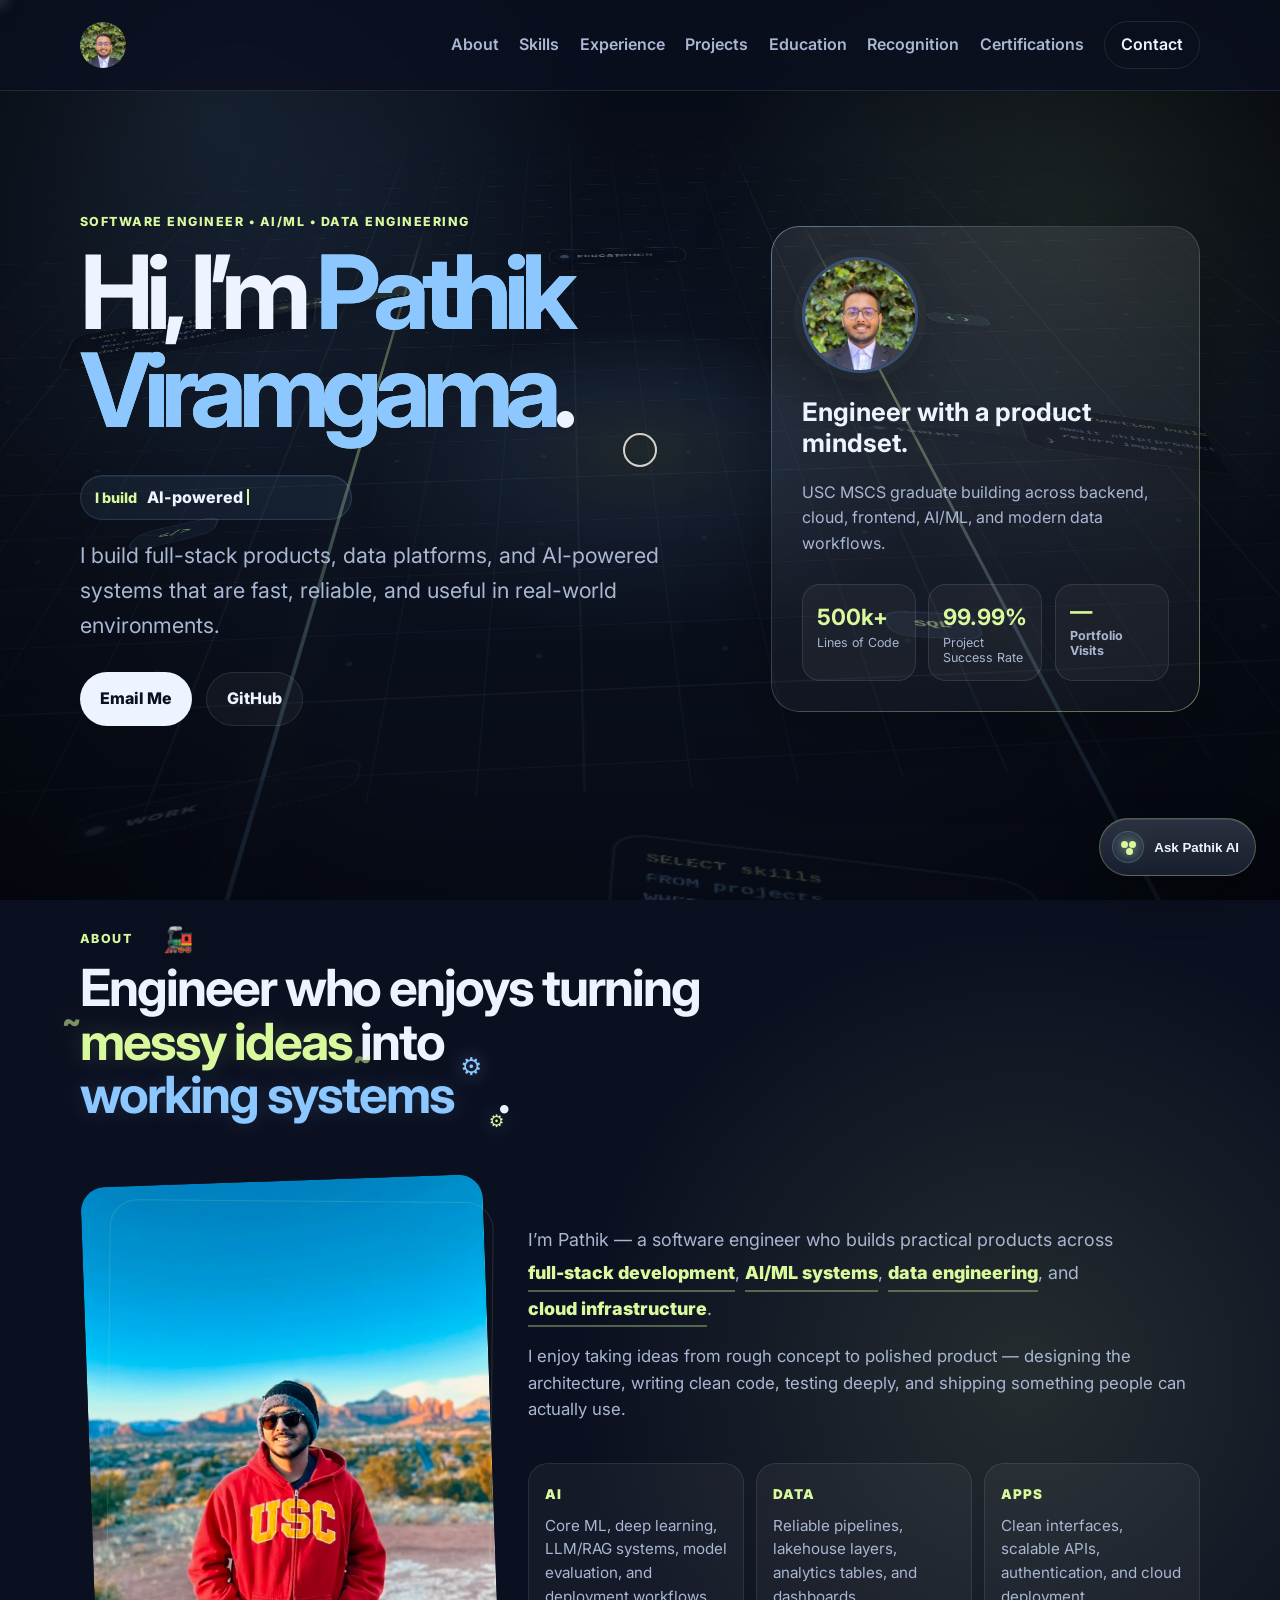
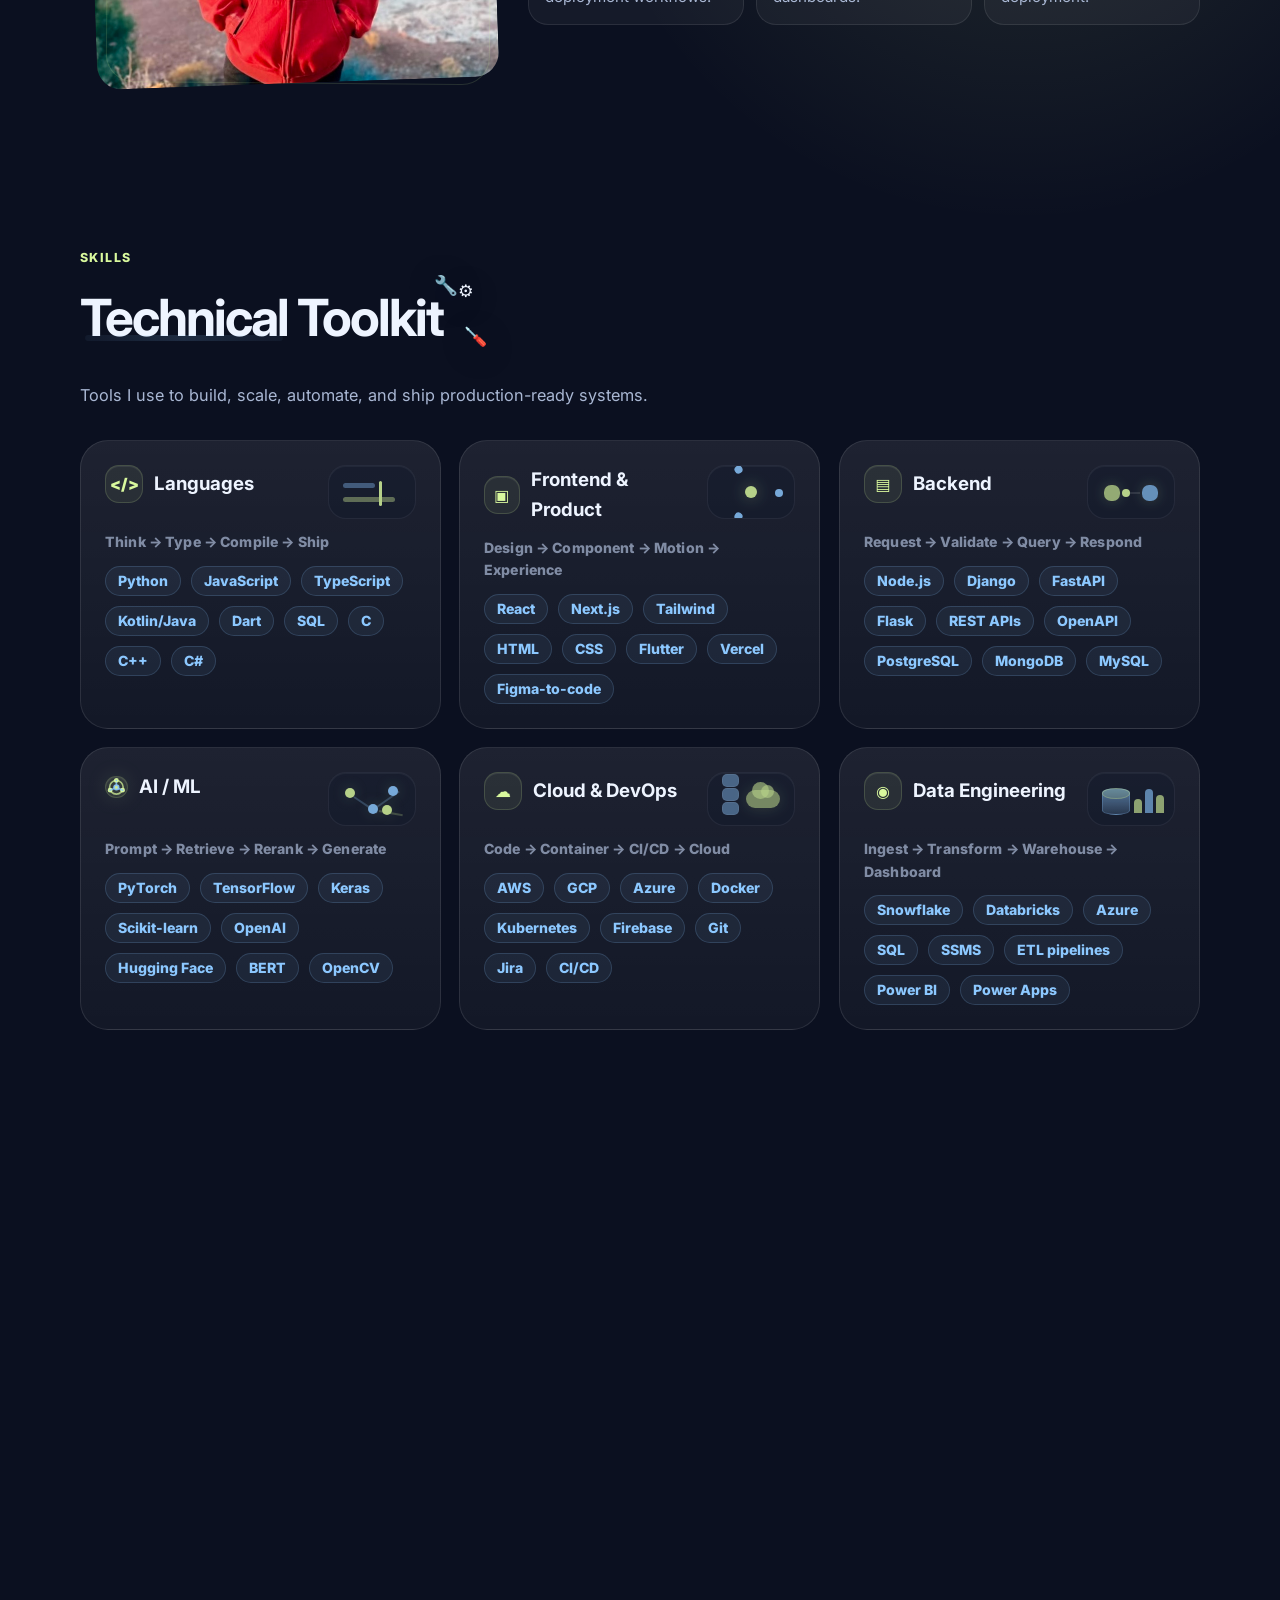
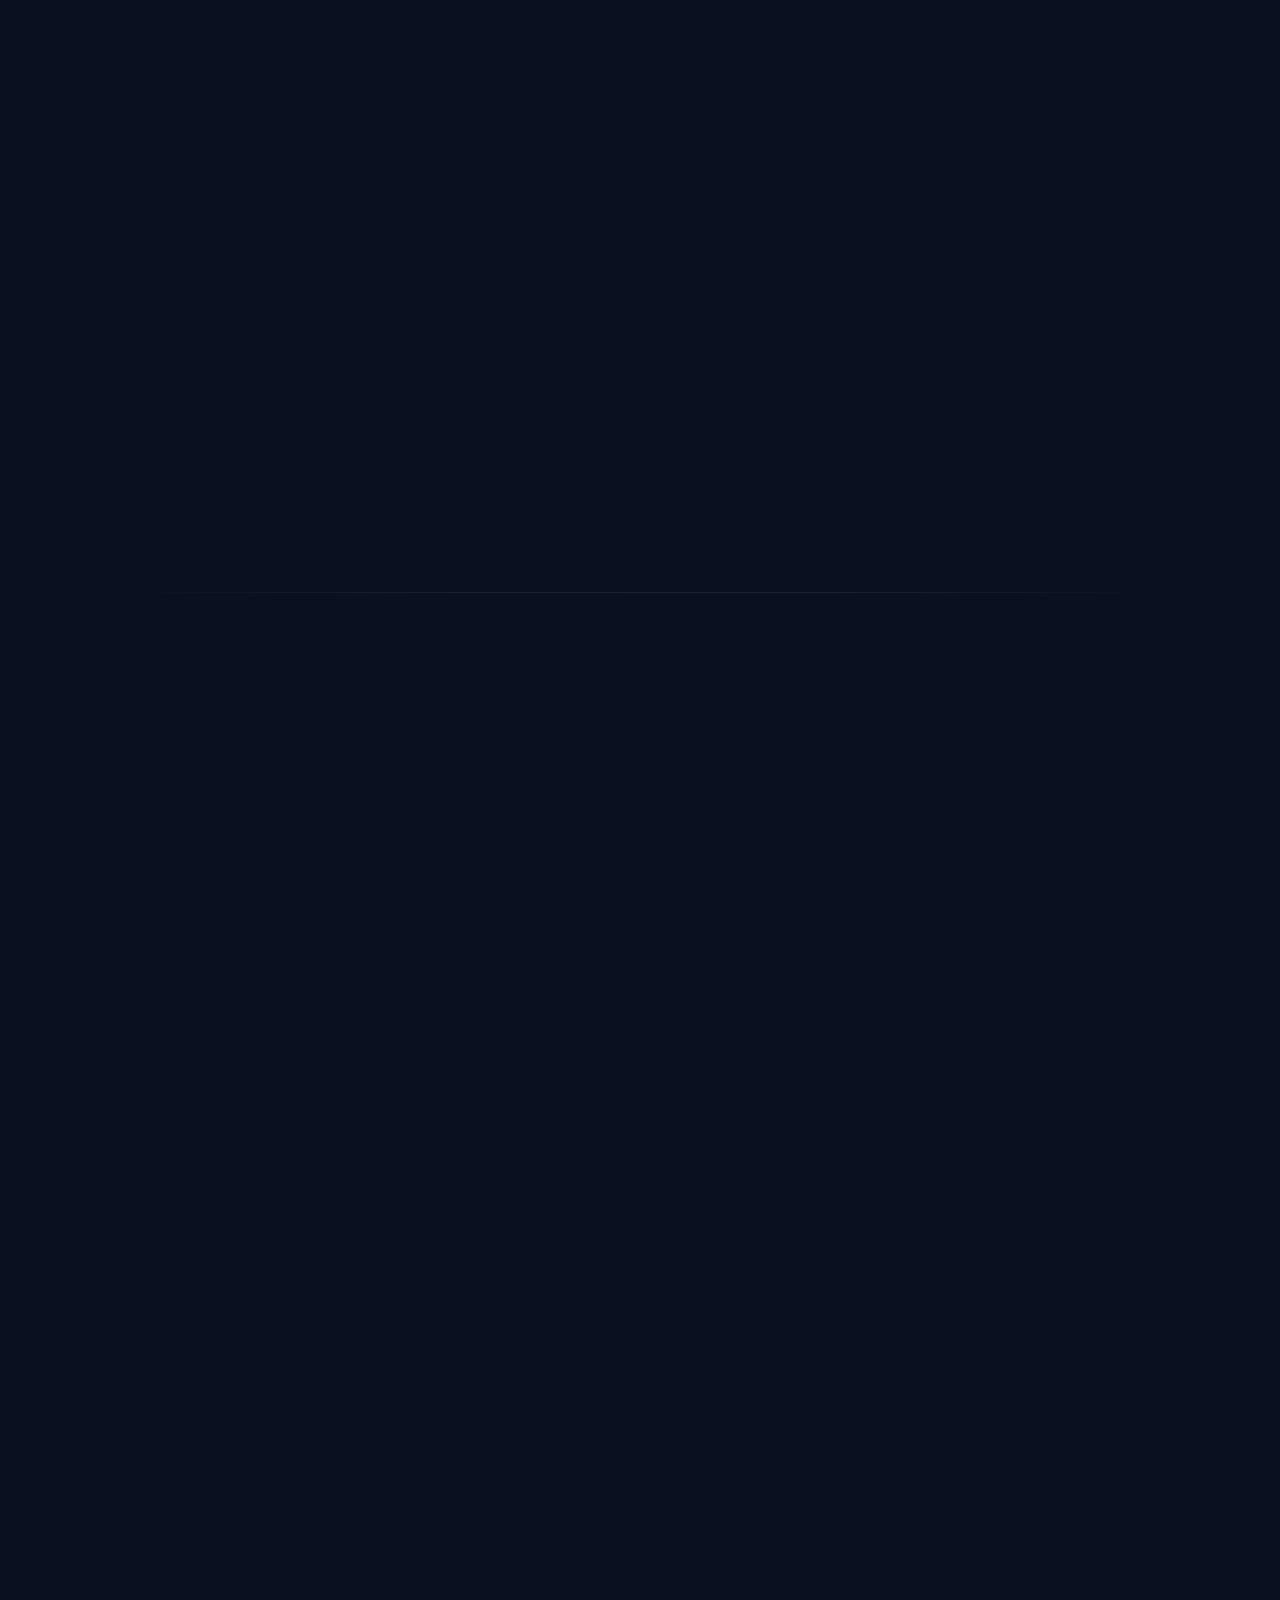
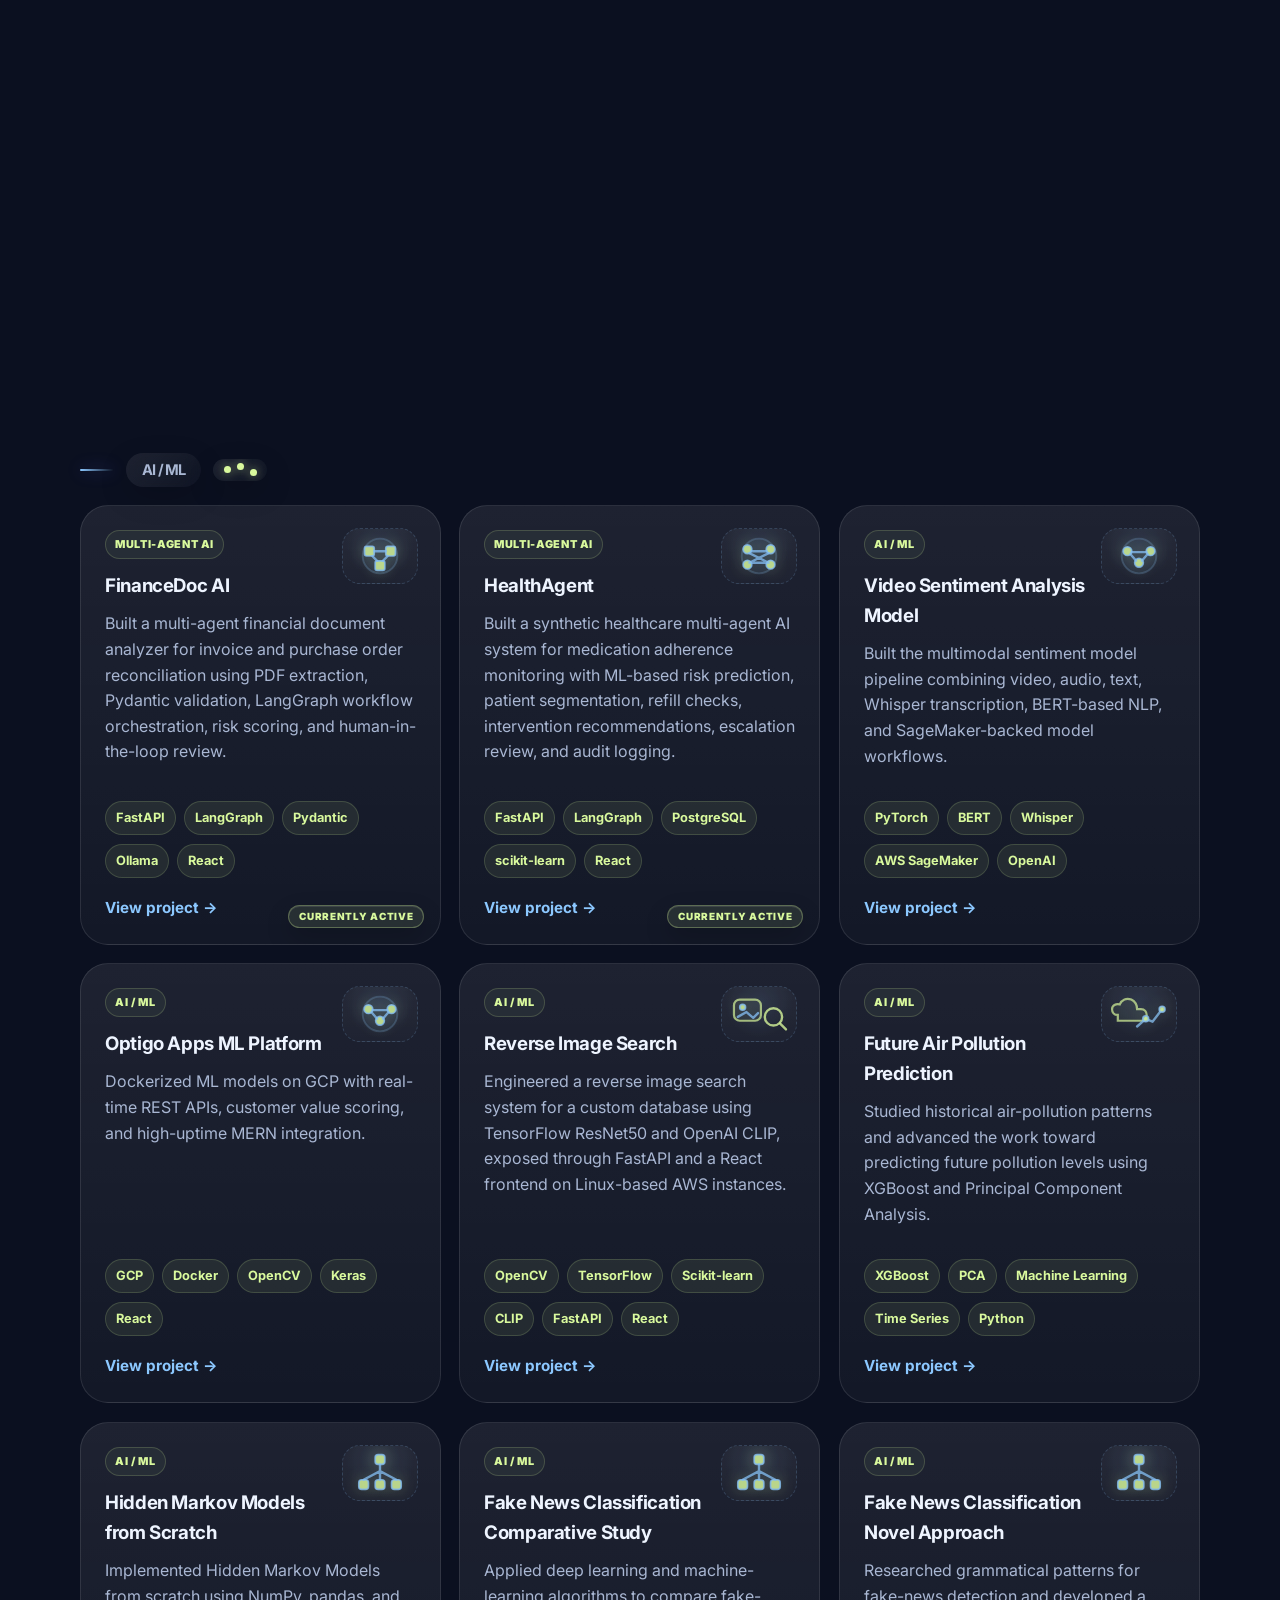
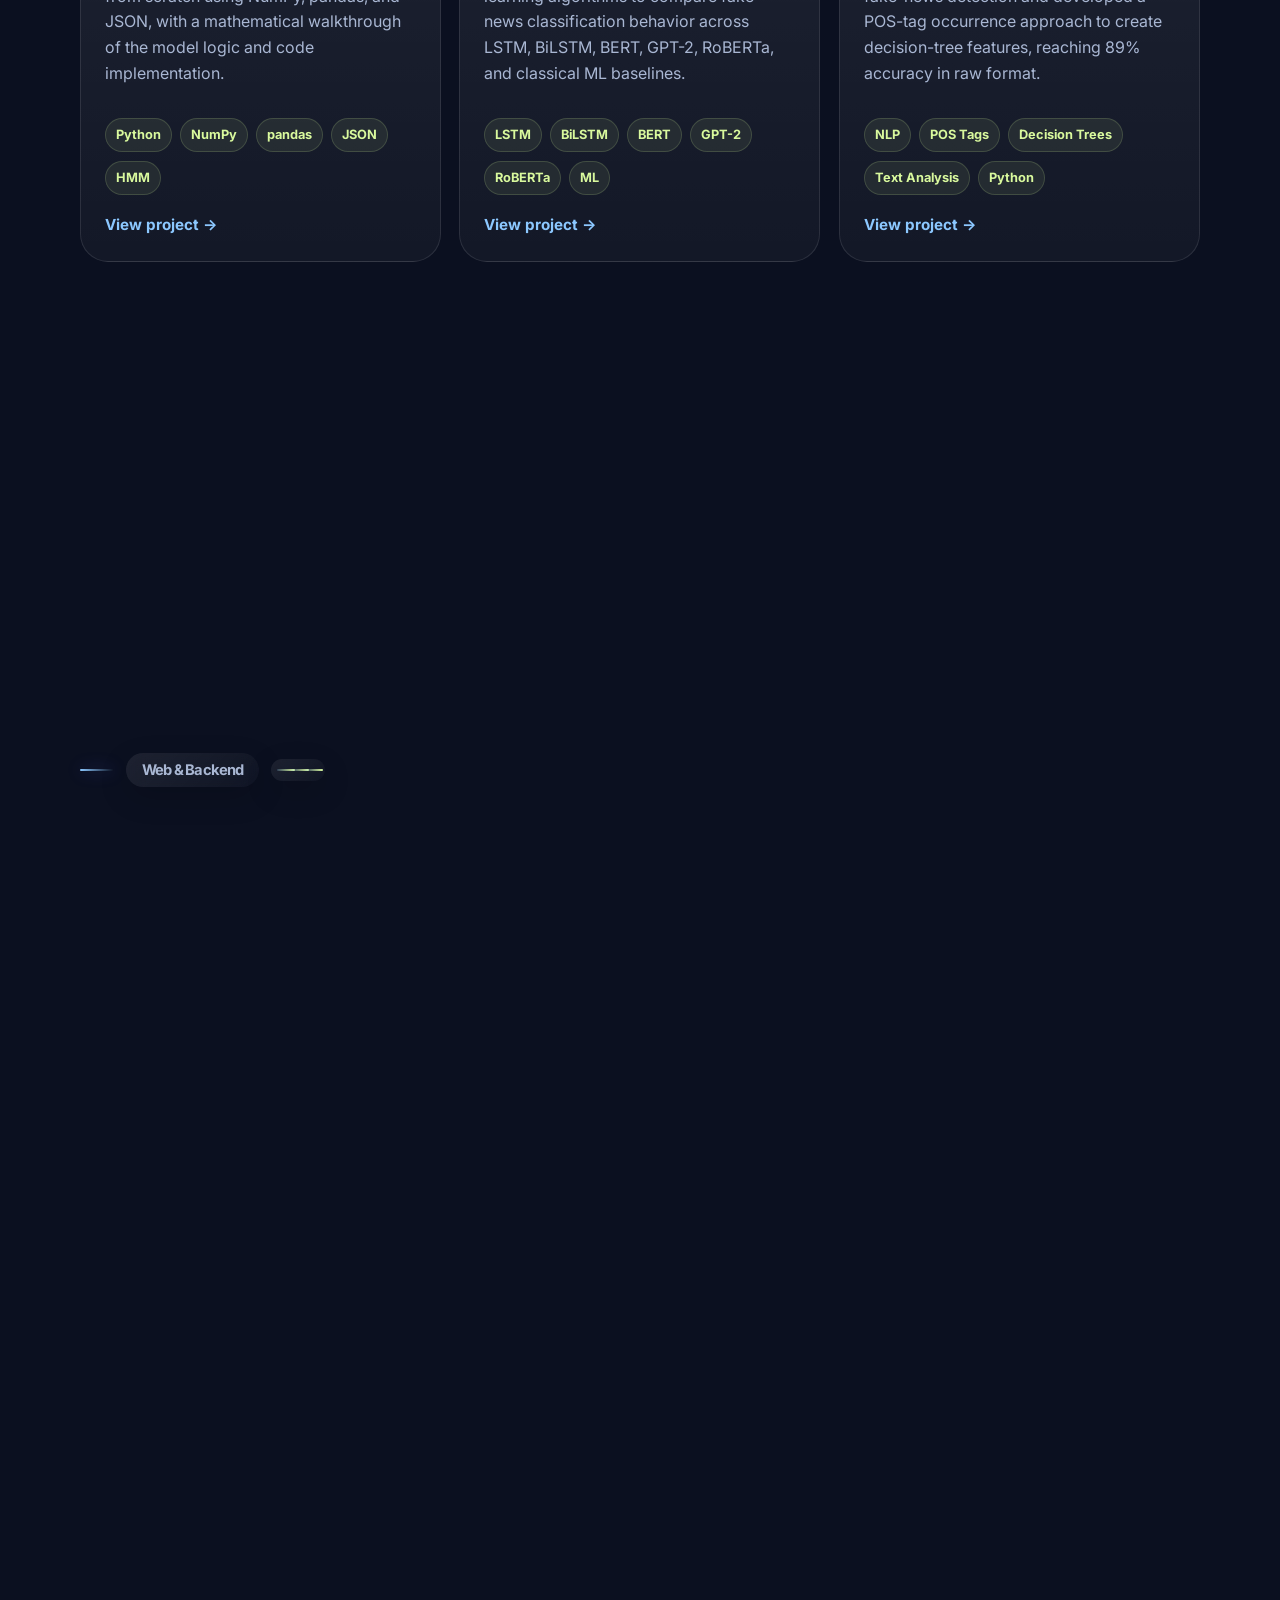
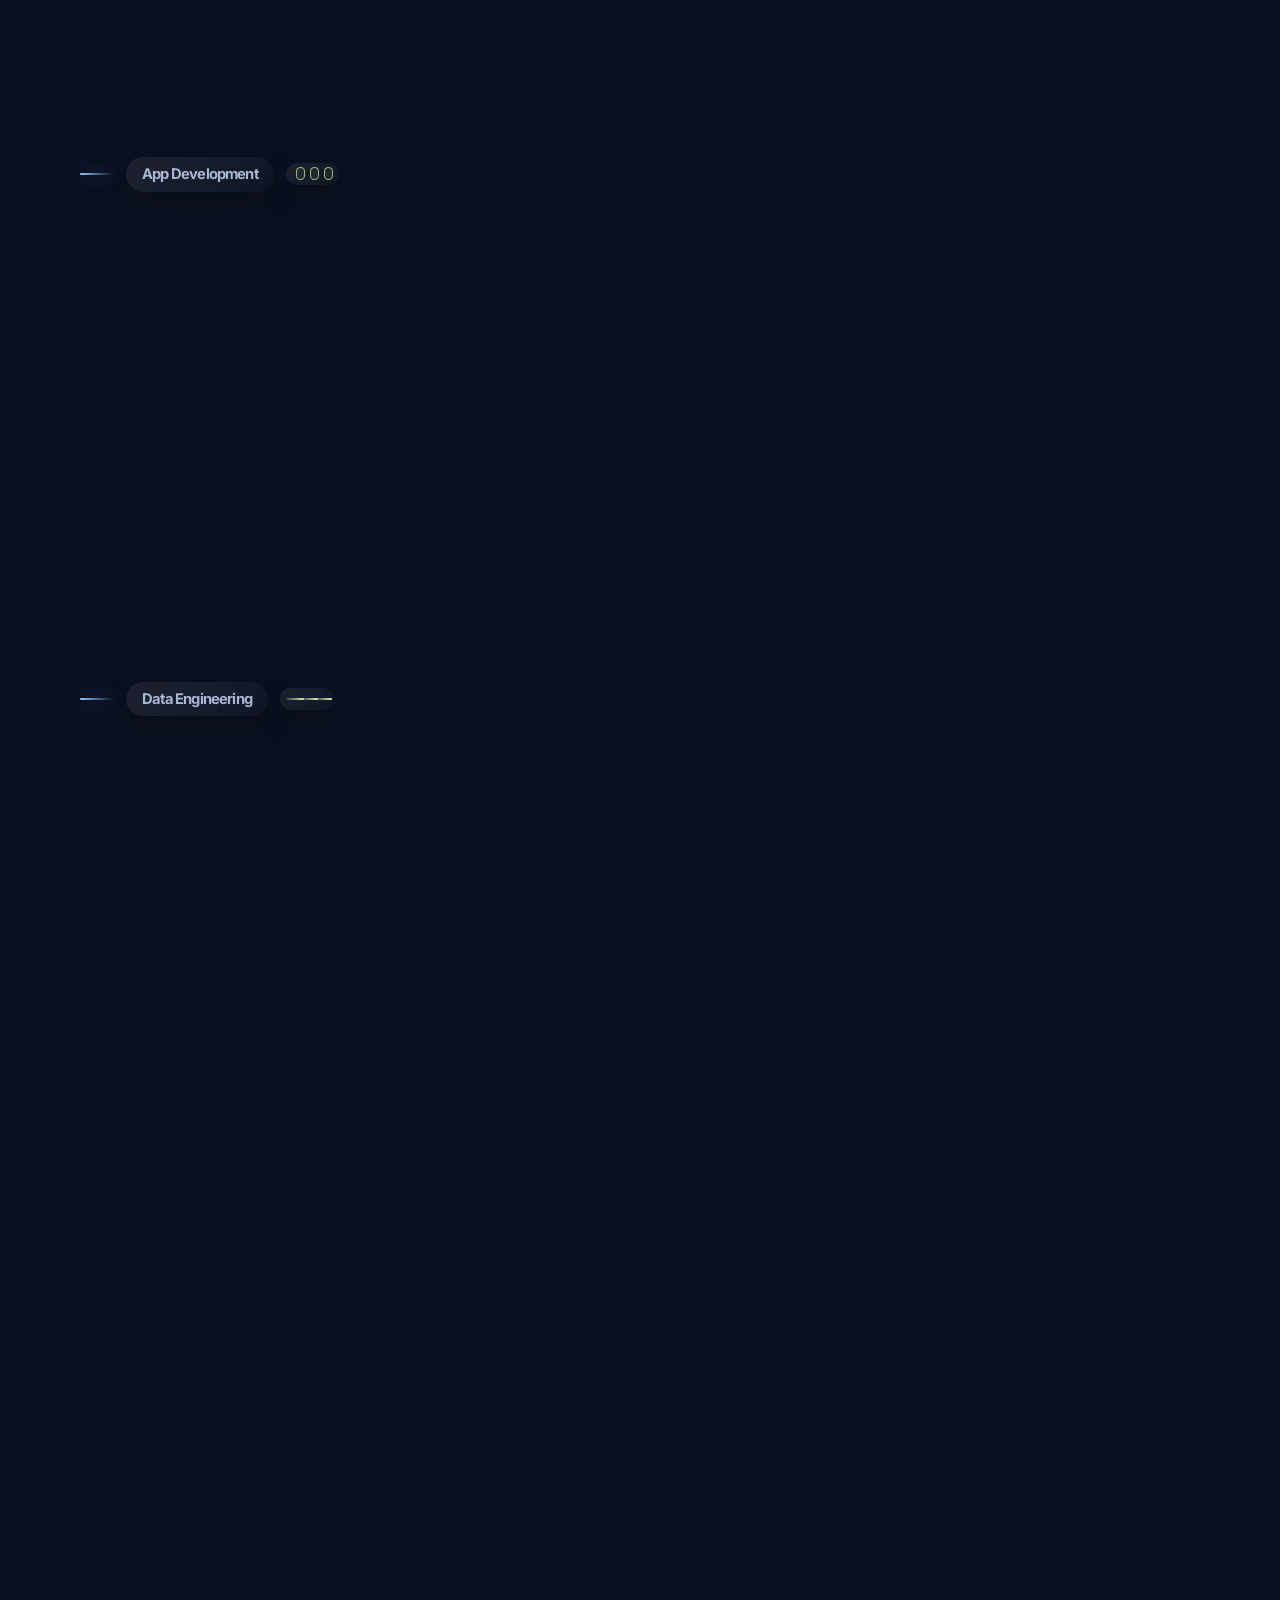
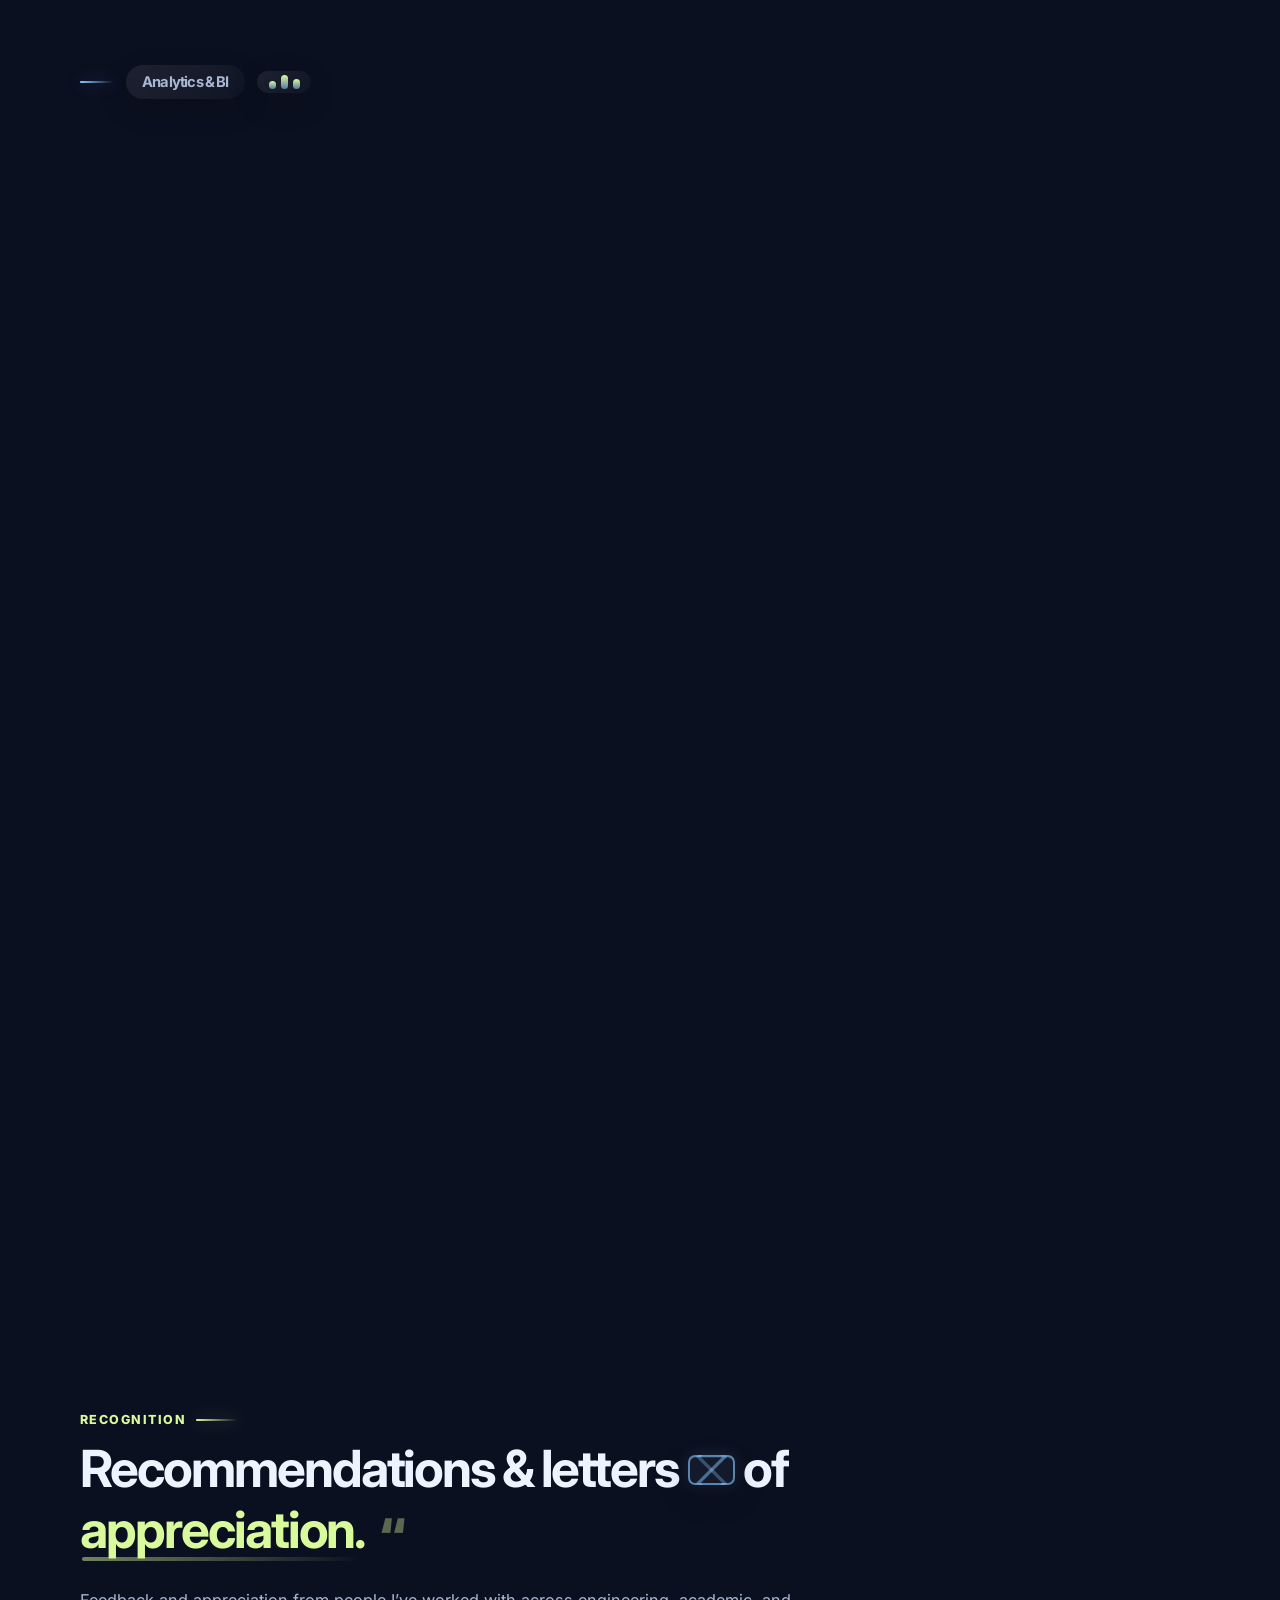
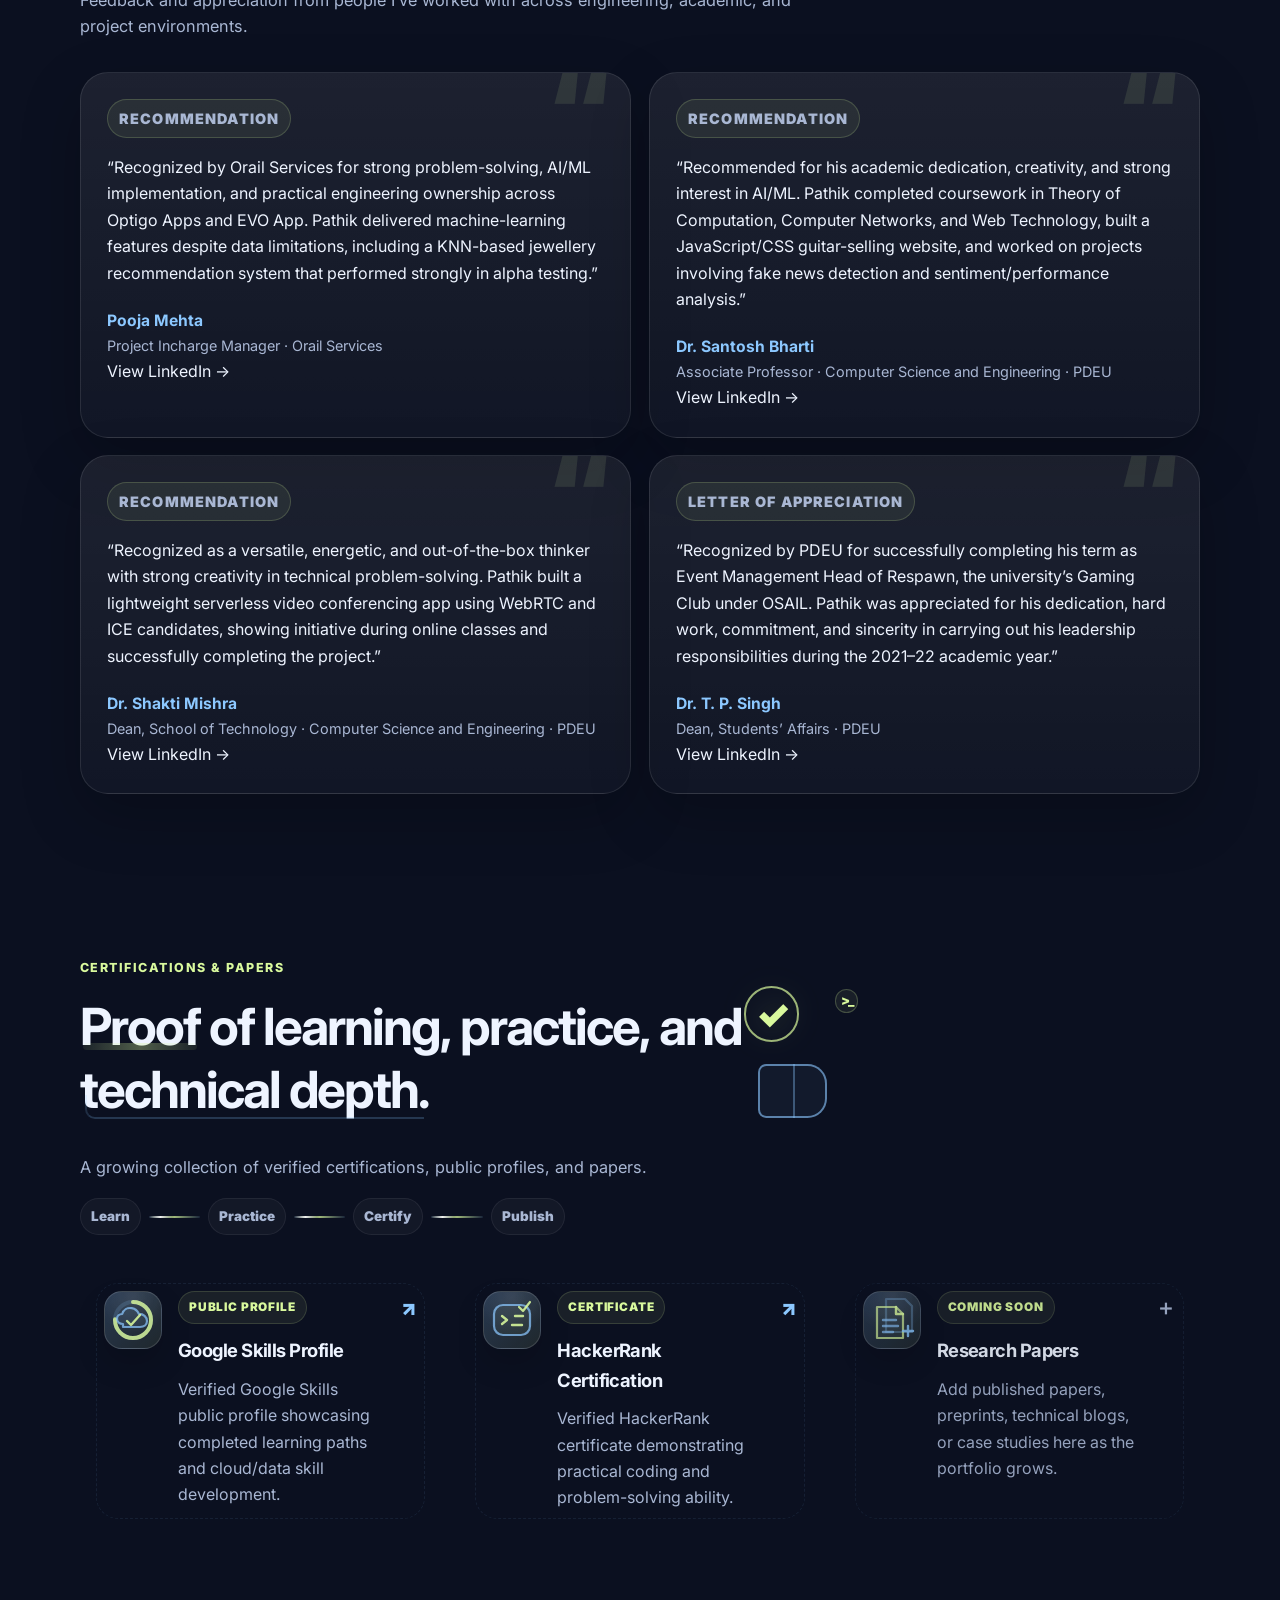
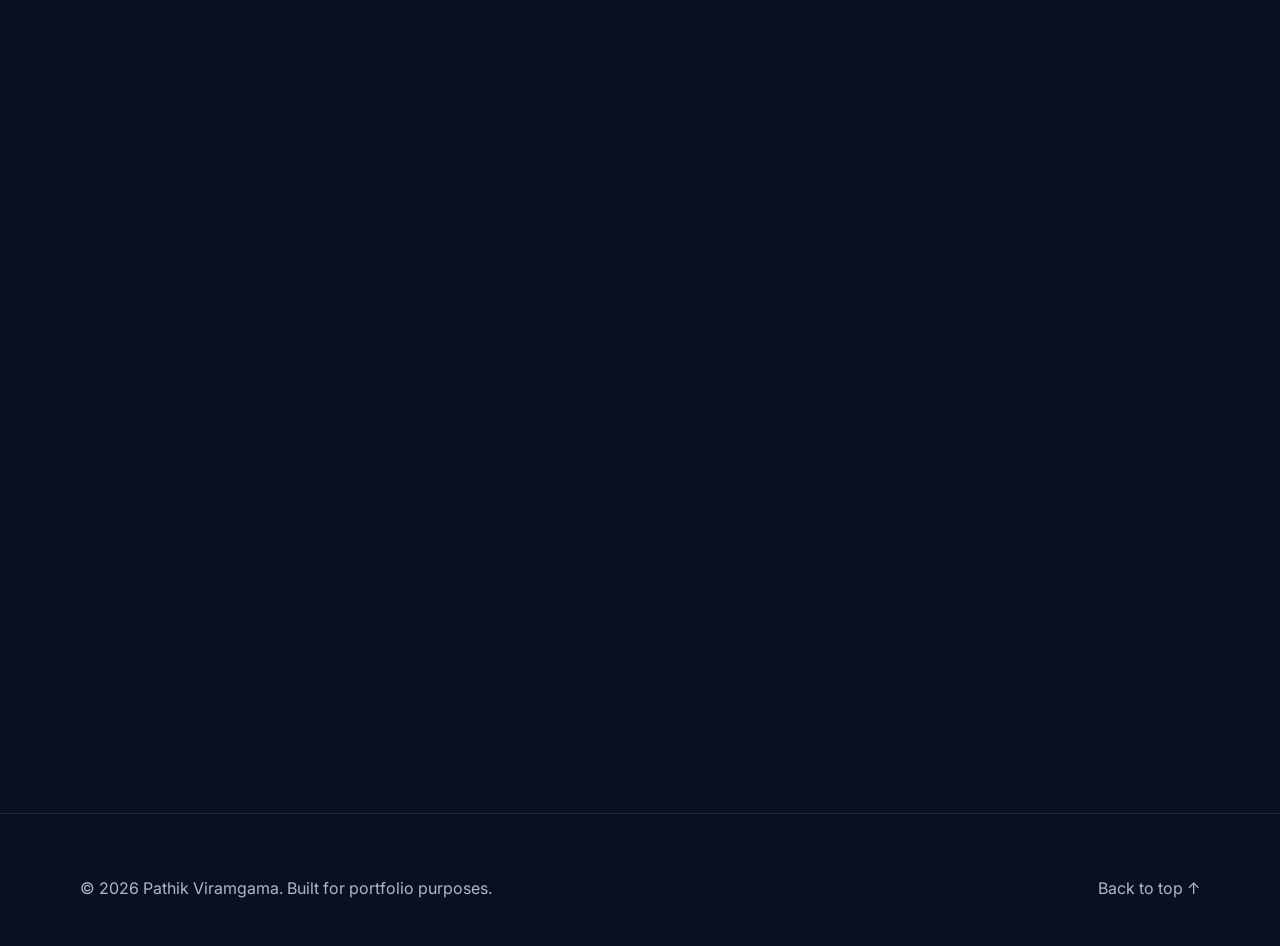
==== index.html @ 9cb7c415 "feat: Project Last Updated feat: Fetch last update from Github and show it under project. Added curr" ====
<!DOCTYPE html>
<html lang="en">

<head>
  <link rel="icon" type="image/svg+xml" href="assets/icons/favicon.svg" />
  <link rel="shortcut icon" href="assets/icons/favicon.svg" />
  <meta charset="UTF-8" />
  <meta name="viewport" content="width=device-width, initial-scale=1.0" />
  <title>Pathik Viramgama | Software Engineer Portfolio</title>
  <meta name="description"
    content="Portfolio website for Pathik Viramgama, Software Engineer focused on full-stack engineering, AI/ML, data engineering, cloud systems, and scalable product development." />
  <link rel="preconnect" href="https://fonts.googleapis.com">
  <link rel="preconnect" href="https://fonts.gstatic.com" crossorigin>
  <link href="https://fonts.googleapis.com/css2?family=Inter:wght@400;500;600;700;800&display=swap" rel="stylesheet">
  <link rel="stylesheet" href="style.css" />
</head>

<body>
  <div class="scroll-3d-background coding-scroll-background" aria-hidden="true">
    <div class="coding-depth-scene">
      <span class="coding-grid-plane"></span>
      <span class="coding-rail coding-rail-left"></span>
      <span class="coding-rail coding-rail-right"></span>

      <span class="code-panel code-panel-one">
        <em>const portfolio = &#123;</em>
        <em>&nbsp;&nbsp;ai: "RAG + ML",</em>
        <em>&nbsp;&nbsp;backend: "APIs",</em>
        <em>&nbsp;&nbsp;data: "pipelines"</em>
        <em>&#125;;</em>
      </span>

      <span class="code-panel code-panel-two">
        <em>async function build()</em>
        <em>&#123;</em>
        <em>&nbsp;&nbsp;await ship(product);</em>
        <em>&nbsp;&nbsp;return impact;</em>
        <em>&#125;</em>
      </span>

      <span class="code-panel code-panel-three">
        <em>SELECT skills</em>
        <em>FROM projects</em>
        <em>WHERE proof = true;</em>
      </span>

      <span class="code-token token-one">&lt;/&gt;</span>
      <span class="code-token token-two">&#123; &#125;</span>
      <span class="code-token token-three">fn()</span>
      <span class="code-token token-four">API</span>
      <span class="code-token token-five">SQL</span>

      <span class="scroll-stage stage-home"><i></i><strong>Intro</strong></span>
      <span class="scroll-stage stage-toolkit"><i></i><strong>Toolkit</strong></span>
      <span class="scroll-stage stage-work"><i></i><strong>Work</strong></span>
      <span class="scroll-stage stage-projects"><i></i><strong>Projects</strong></span>
      <span class="scroll-stage stage-recognition"><i></i><strong>Recognition</strong></span>
      <span class="scroll-stage stage-education"><i></i><strong>Education</strong></span>
      <span class="scroll-stage stage-contact"><i></i><strong>Contact</strong></span>
      

      <span class="scroll-cursor-glow"></span>
    </div>
  </div>

  <header class="site-header">
    <nav class="nav container">
      <div class="profile-menu-wrap">
        <button class="brand brand-photo profile-menu-trigger" type="button" aria-label="Open profile menu"
          aria-expanded="false">
          <img src="assets/images/profile-headshot.jpg" alt="Pathik Viramgama" />
        </button>
        <div class="profile-dropdown" aria-hidden="true">
          <a href="#home">Back to intro</a>
          <button type="button" class="animal-toggle-btn add-cat-btn" data-animal="cat" aria-pressed="false">Show cat in
            navbar 🐾</button>
          <button type="button" class="animal-toggle-btn add-dog-btn" data-animal="dog" aria-pressed="false">Show corgi
            in navbar 🐶</button>
          <button type="button" class="animal-toggle-btn add-parrot-btn" data-animal="parrot" aria-pressed="false">Show
            parrot in navbar 🦜</button>
        </div>
      </div>
      <div class="animal-playground cat-playground cat-hidden" aria-label="Clickable animated animal navbar widgets">
        <button class="nav-animal nav-cat animal-hidden" data-animal="cat" type="button"
          aria-label="Click the cat to make it purr" title="Click me for a purr">
          <span class="cat-tail"></span>
          <span class="cat-body">
            <span class="cat-ear cat-ear-left"></span>
            <span class="cat-ear cat-ear-right"></span>
            <span class="cat-face">
              <span class="cat-eye left"></span>
              <span class="cat-eye right"></span>
              <span class="cat-nose"></span>
              <span class="cat-mouth">ω</span>
            </span>
          </span>
          <span class="purr-bubble">purr!</span>
        </button>
        <button class="nav-animal nav-dog animal-hidden" data-animal="dog" type="button"
          aria-label="Click the corgi to make it bark" title="Click me for a bark">
          <span class="dog-tail"></span>
          <span class="dog-body">
            <span class="dog-ear dog-ear-left"></span>
            <span class="dog-ear dog-ear-right"></span>
            <span class="dog-face">
              <span class="dog-eye left"></span>
              <span class="dog-eye right"></span>
              <span class="dog-snout"></span>
              <span class="dog-nose"></span>
              <span class="dog-mouth">⌣</span>
            </span>
          </span>
          <span class="animal-bubble dog-bubble">woof!</span>
        </button>
        <button class="nav-animal nav-parrot animal-hidden" data-animal="parrot" type="button"
          aria-label="Click the parrot to make it chirp" title="Click me for a chirp">
          <span class="parrot-tail"></span>
          <span class="parrot-wing"></span>
          <span class="parrot-body">
            <span class="parrot-head">
              <span class="parrot-eye"></span>
              <span class="parrot-beak"></span>
            </span>
          </span>
          <span class="animal-bubble parrot-bubble">chirp!</span>
        </button>
      </div>
      <button class="nav-toggle" aria-label="Toggle navigation">☰</button>
      <div class="nav-links">
        <a href="#about">About</a>
        <a href="#skills">Skills</a>
        <a href="#experience">Experience</a>
        <a href="#projects">Projects</a>
        <a href="#education">Education</a>
        <a href="#recommendations">Recognition</a>
        <a href="#certifications">Certifications</a>
        <a href="#contact" class="nav-cta">Contact</a>
      </div>
    </nav>
  </header>

  <main>
    <section id="home" class="hero container">
      <div class="hero-copy">
        <p class="eyebrow">Software Engineer • AI/ML • Data Engineering</p>
        <h1>Hi, I’m <span class="hero-name" aria-label="Pathik Viramgama"><span class="hero-word"><span
                class="hero-letter" style="--i:0">P</span><span class="hero-letter" style="--i:1">a</span><span
                class="hero-letter" style="--i:2">t</span><span class="hero-letter" style="--i:3">h</span><span
                class="hero-letter" style="--i:4">i</span><span class="hero-letter" style="--i:5">k</span></span><span
              class="hero-space">&nbsp;</span><span class="hero-word"><span class="hero-letter"
                style="--i:6">V</span><span class="hero-letter" style="--i:7">i</span><span class="hero-letter"
                style="--i:8">r</span><span class="hero-letter" style="--i:9">a</span><span class="hero-letter"
                style="--i:10">m</span><span class="hero-letter" style="--i:11">g</span><span class="hero-letter"
                style="--i:12">a</span><span class="hero-letter" style="--i:13">m</span><span class="hero-letter"
                style="--i:14">a</span></span></span>.</h1>
        <div class="role-rotator" aria-live="polite">
          <span class="role-prefix">I build</span>
          <span class="role-text">Full-stack products</span>
        </div>
        <p class="hero-text hero-text-fluid"
          aria-label="I build full-stack products, data platforms, and AI-powered systems that are fast, reliable, and useful in real-world environments.">
          <span class="fluid-word" style="--i:0">I</span> <span class="fluid-word" style="--i:1">build</span> <span
            class="fluid-word" style="--i:2">full-stack</span> <span class="fluid-word" style="--i:3">products,</span>
          <span class="fluid-word" style="--i:4">data</span> <span class="fluid-word" style="--i:5">platforms,</span>
          <span class="fluid-word" style="--i:6">and</span> <span class="fluid-word" style="--i:7">AI-powered</span>
          <span class="fluid-word" style="--i:8">systems</span> <span class="fluid-word" style="--i:9">that</span> <span
            class="fluid-word" style="--i:10">are</span> <span class="fluid-word" style="--i:11">fast,</span> <span
            class="fluid-word" style="--i:12">reliable,</span> <span class="fluid-word" style="--i:13">and</span> <span
            class="fluid-word" style="--i:14">useful</span> <span class="fluid-word" style="--i:15">in</span> <span
            class="fluid-word" style="--i:16">real-world</span> <span class="fluid-word"
            style="--i:17">environments.</span>
        </p>
        <div class="hero-actions">
          <a class="btn primary" href="mailto:pathikcodes@gmail.com">Email Me</a>
          <!-- <a class="btn secondary" href="https://www.linkedin.com/in/pathikviramgama15/" target="_blank" rel="noreferrer">LinkedIn</a> -->
          <a class="btn secondary" href="https://github.com/Pr0fess0rOP" target="_blank" rel="noreferrer">GitHub</a>
        </div>
      </div>
      <div class="hero-card hero-tilt-card" data-tilt-card>
        <div class="avatar avatar-photo"><img src="assets/images/profile-headshot.jpg"
            alt="Portrait of Pathik Viramgama" /></div>
        <h2>Engineer with a product mindset.</h2>
        <p>USC MSCS graduate building across backend, cloud, frontend, AI/ML, and modern data workflows.</p>
        <div class="quick-stats">
          <div><strong>500k+</strong><span>Lines of Code</span></div>
          <div><strong>99.99%</strong><span>Project Success Rate</span></div>
          <div class="visit-counter stat-visit-card">
            <strong id="visit-count">—</strong>
            <span>Portfolio Visits</span>
          </div>
        </div>
      </div>
    </section>

    <section id="about" class="section container">
      <div class="section-heading">
        <p class="eyebrow">About</p>
        <h2><span class="engineer-word">Engineer<span class="steam-puff steam-1"></span><span
              class="steam-puff steam-2"></span></span> who enjoys turning <span class="messy-word">messy ideas</span>
          into <span class="systems-word">working systems<span class="gear gear-one">⚙</span><span
              class="gear gear-two">⚙</span></span>.</h2>
      </div>
      <div class="about-grid about-intro-grid">
        <div class="about-photo-card glass-card">
          <img src="assets/images/about-intro.jpg"
            alt="Pathik standing outdoors in a red USC hoodie with a scenic mountain background" class="about-photo" />
        </div>
        <div class="about-copy-stack interactive-about-copy simple-about-copy">
          <div class="about-line-group">
            <p class="about-main-line">
              I’m Pathik — a software engineer who builds practical products across

              <span class="about-keyword about-keyword-popup" tabindex="0">
                <span class="about-keyword-label">full-stack development</span>
                <span class="about-keyword-panel" role="tooltip" aria-label="Full-stack development skills">
                  <span class="about-popup-title">Full-Stack Development</span>
                  <span class="about-popup-chips">
                    <span class="skill-mini-chip" data-skill-tooltip="Frontend UI library">React</span>
                    <span class="skill-mini-chip"
                      data-skill-tooltip="React framework for production web apps">Next.js</span>
                    <span class="skill-mini-chip"
                      data-skill-tooltip="JavaScript runtime for backend services">Node.js</span>
                    <span class="skill-mini-chip" data-skill-tooltip="Python web framework">Django</span>
                    <span class="skill-mini-chip" data-skill-tooltip="Python API framework">FastAPI</span>
                    <span class="skill-mini-chip" data-skill-tooltip="Web page structure">HTML</span>
                    <span class="skill-mini-chip" data-skill-tooltip="Web styling and layouts">CSS</span>
                    <span class="skill-mini-chip"
                      data-skill-tooltip="Typed JavaScript for scalable apps">TypeScript</span>
                  </span>
                </span>
              </span>,

              <span class="about-keyword about-keyword-popup" tabindex="0">
                <span class="about-keyword-label">AI/ML systems</span>
                <span class="about-keyword-panel" role="tooltip" aria-label="AI and ML skills">
                  <span class="about-popup-title">AI / ML Systems</span>
                  <span class="about-popup-chips">
                    <span class="skill-mini-chip" data-skill-tooltip="LLM APIs and AI workflows">OpenAI</span>
                    <span class="skill-mini-chip" data-skill-tooltip="Deep learning framework">PyTorch</span>
                    <span class="skill-mini-chip" data-skill-tooltip="Machine learning framework">TensorFlow</span>
                    <span class="skill-mini-chip" data-skill-tooltip="High-level neural network API">Keras</span>
                    <span class="skill-mini-chip" data-skill-tooltip="Classical ML toolkit">Scikit-learn</span>
                    <span class="skill-mini-chip" data-skill-tooltip="Models, datasets, and transformers">Hugging
                      Face</span>
                    <span class="skill-mini-chip" data-skill-tooltip="Transformer model for NLP">BERT</span>
                    <span class="skill-mini-chip" data-skill-tooltip="Computer vision library">OpenCV</span>
                  </span>
                </span>
              </span>,

              <span class="about-keyword about-keyword-popup" tabindex="0">
                <span class="about-keyword-label">data engineering</span>
                <span class="about-keyword-panel" role="tooltip" aria-label="Data engineering skills">
                  <span class="about-popup-title">Data Engineering</span>
                  <span class="about-popup-chips">
                    <span class="skill-mini-chip" data-skill-tooltip="Cloud data warehouse">Snowflake</span>
                    <span class="skill-mini-chip" data-skill-tooltip="Lakehouse + Spark workflows">Databricks</span>
                    <span class="skill-mini-chip" data-skill-tooltip="Microsoft cloud platform">Azure</span>
                    <span class="skill-mini-chip" data-skill-tooltip="Querying and modeling relational data">SQL</span>
                    <span class="skill-mini-chip" data-skill-tooltip="SQL Server Management Studio">SSMS</span>
                    <span class="skill-mini-chip" data-skill-tooltip="ETL Pipelines skill">ETL Pipelines</span>
                    <span class="skill-mini-chip" data-skill-tooltip="Business intelligence dashboards">Power BI</span>
                    <span class="skill-mini-chip" data-skill-tooltip="Low-code business applications">Power Apps</span>
                  </span>
                </span>
              </span>,
              and
              <span class="about-keyword about-keyword-popup" tabindex="0">
                <span class="about-keyword-label">cloud infrastructure</span>
                <span class="about-keyword-panel" role="tooltip" aria-label="Cloud infrastructure skills">
                  <span class="about-popup-title">Cloud Infrastructure</span>
                  <span class="about-popup-chips">
                    <span class="skill-mini-chip" data-skill-tooltip="Cloud services and infrastructure">AWS</span>
                    <span class="skill-mini-chip" data-skill-tooltip="Microsoft cloud platform">Azure</span>
                    <span class="skill-mini-chip" data-skill-tooltip="Google Cloud Platform">GCP</span>
                    <span class="skill-mini-chip" data-skill-tooltip="Containerization platform">Docker</span>
                    <span class="skill-mini-chip" data-skill-tooltip="Container orchestration">Kubernetes</span>
                    <span class="skill-mini-chip" data-skill-tooltip="Automated build and deployment">CI/CD</span>
                    <span class="skill-mini-chip" data-skill-tooltip="Backend platform for apps">Firebase</span>
                    <span class="skill-mini-chip" data-skill-tooltip="Version control system">Git</span>
                  </span>
                </span>
              </span>.
            </p>

            <p>
              I enjoy taking ideas from rough concept to polished product — designing the architecture, writing clean
              code, testing deeply, and shipping something people can actually use.
            </p>
          </div>

          <div class="simple-build-grid">
            <article>
              <span>AI</span>
              <p>Core ML, deep learning, LLM/RAG systems, model evaluation, and deployment workflows.</p>
            </article>
            <article>
              <span>Data</span>
              <p>Reliable pipelines, lakehouse layers, analytics tables, and dashboards.</p>
            </article>
            <article>
              <span>Apps</span>
              <p>Clean interfaces, scalable APIs, authentication, and cloud deployment.</p>
            </article>
          </div>
        </div>
      </div>
    </section>

    <section id="skills" class="section container toolkit-section">
      <div class="section-heading toolkit-heading">
        <p class="eyebrow">Skills</p>
        <h2 class="toolkit-title">
          <span class="toolkit-word toolkit-word-technical">Technical</span>
          <span class="toolkit-word toolkit-word-toolkit">Toolkit</span>
          <span class="toolkit-heading-sticker sticker-wrench" aria-hidden="true">🔧</span>
          <span class="toolkit-heading-sticker sticker-screwdriver" aria-hidden="true">🪛</span>
          <span class="toolkit-heading-sticker sticker-gear" aria-hidden="true">⚙️</span>
        </h2>
        <p class="section-subtitle">Tools I use to build, scale, automate, and ship production-ready systems.</p>
      </div>
      <div class="skill-grid toolkit-grid">
        <div class="skill-card skill-card-enhanced toolkit-card toolkit-languages">
          <div class="toolkit-card-top">
            <h3><span class="skill-category-icon icon-code" aria-hidden="true">&lt;/&gt;</span><span>Languages</span>
            </h3>
            <div class="skill-micro-scene scene-code" aria-hidden="true">
              <span class="code-line short"></span>
              <span class="code-line long"></span>
              <span class="code-cursor"></span>
            </div>
          </div>
          <p class="toolkit-flow">Think → Type → Compile → Ship</p>
          <div class="skill-mini-list">
            <span class="skill-mini-chip tech-python"
              data-skill-tooltip="General-purpose programming and ML language">Python</span><span
              class="skill-mini-chip tech-js"
              data-skill-tooltip="Web scripting and frontend logic">JavaScript</span><span
              class="skill-mini-chip tech-ts"
              data-skill-tooltip="Typed JavaScript for scalable apps">TypeScript</span><span class="skill-mini-chip"
              data-skill-tooltip="Android and backend development">Kotlin/Java</span><span class="skill-mini-chip"
              data-skill-tooltip="Flutter app development">Dart</span><span class="skill-mini-chip tech-sql"
              data-skill-tooltip="Querying and modeling relational data">SQL</span><span class="skill-mini-chip"
              data-skill-tooltip="Systems-level programming fundamentals">C</span><span class="skill-mini-chip"
              data-skill-tooltip="Performance-oriented programming">C++</span><span class="skill-mini-chip"
              data-skill-tooltip=".NET and application development">C#</span>
          </div>
        </div>
        <div class="skill-card skill-card-enhanced toolkit-card toolkit-frontend">
          <div class="toolkit-card-top">
            <h3><span class="skill-category-icon icon-screen" aria-hidden="true">▣</span><span>Frontend & Product</span>
            </h3>
            <div class="skill-micro-scene scene-orbit" aria-hidden="true">
              <span class="orbit-core"></span>
              <span class="orbit-dot one"></span>
              <span class="orbit-dot two"></span>
              <span class="orbit-dot three"></span>
            </div>
          </div>
          <p class="toolkit-flow">Design → Component → Motion → Experience</p>
          <div class="skill-mini-list">
            <span class="skill-mini-chip tech-react" data-skill-tooltip="Frontend UI library">React</span><span
              class="skill-mini-chip" data-skill-tooltip="React framework for production web apps">Next.js</span><span
              class="skill-mini-chip" data-skill-tooltip="Utility-first CSS styling">Tailwind</span><span
              class="skill-mini-chip" data-skill-tooltip="Web page structure">HTML</span><span class="skill-mini-chip"
              data-skill-tooltip="Web styling and layouts">CSS</span><span class="skill-mini-chip"
              data-skill-tooltip="Cross-platform mobile app framework">Flutter</span><span class="skill-mini-chip"
              data-skill-tooltip="Frontend deployment and hosting">Vercel</span><span class="skill-mini-chip"
              data-skill-tooltip="Translating designs into UI">Figma-to-code</span>
          </div>
        </div>
        <div class="skill-card skill-card-enhanced toolkit-card toolkit-backend">
          <div class="toolkit-card-top">
            <h3><span class="skill-category-icon icon-server" aria-hidden="true">▤</span><span>Backend</span></h3>
            <div class="skill-micro-scene scene-api" aria-hidden="true">
              <span class="api-node left"></span>
              <span class="api-line"></span>
              <span class="api-node right"></span>
            </div>
          </div>
          <p class="toolkit-flow">Request → Validate → Query → Respond</p>
          <div class="skill-mini-list">
            <span class="skill-mini-chip"
              data-skill-tooltip="JavaScript runtime for backend services">Node.js</span><span class="skill-mini-chip"
              data-skill-tooltip="Python web framework">Django</span><span class="skill-mini-chip"
              data-skill-tooltip="Python API framework">FastAPI</span><span class="skill-mini-chip"
              data-skill-tooltip="Lightweight Python web framework">Flask</span><span class="skill-mini-chip"
              data-skill-tooltip="HTTP-based service interfaces">REST APIs</span><span class="skill-mini-chip"
              data-skill-tooltip="API documentation and contract standard">OpenAPI</span><span
              class="skill-mini-chip tech-postgres"
              data-skill-tooltip="Relational database system">PostgreSQL</span><span class="skill-mini-chip"
              data-skill-tooltip="NoSQL document database">MongoDB</span><span class="skill-mini-chip"
              data-skill-tooltip="Relational database system">MySQL</span>
          </div>
        </div>
        <div class="skill-card skill-card-enhanced toolkit-card toolkit-ai">
          <div class="toolkit-card-top">
            <h3><span class="skill-category-icon icon-ai-spark" aria-hidden="true">
                <svg viewBox="0 0 28 28" focusable="false">
                  <circle class="ai-orbit" cx="14" cy="14" r="9.2"></circle>
                  <circle class="ai-core" cx="14" cy="14" r="3.2"></circle>
                  <circle class="ai-dot dot-one" cx="14" cy="4.8" r="2.2"></circle>
                  <circle class="ai-dot dot-two" cx="22.4" cy="17.8" r="2.2"></circle>
                  <circle class="ai-dot dot-three" cx="5.6" cy="17.8" r="2.2"></circle>
                  <path class="ai-link" d="M14 8 L14 11 M16.8 15.4 L20.4 17 M11.2 15.4 L7.6 17"></path>
                </svg>
              </span><span>AI / ML</span></h3>
            <div class="skill-micro-scene scene-neural" aria-hidden="true">
              <span class="neural-line a"></span><span class="neural-line b"></span><span class="neural-line c"></span>
              <span class="neural-node n1"></span><span class="neural-node n2"></span><span
                class="neural-node n3"></span><span class="neural-node n4"></span>
            </div>
          </div>
          <p class="toolkit-flow">Prompt → Retrieve → Rerank → Generate</p>
          <div class="skill-mini-list">
            <span class="skill-mini-chip" data-skill-tooltip="Deep learning framework">PyTorch</span><span
              class="skill-mini-chip" data-skill-tooltip="Machine learning framework">TensorFlow</span><span
              class="skill-mini-chip" data-skill-tooltip="High-level neural network API">Keras</span><span
              class="skill-mini-chip" data-skill-tooltip="Classical ML toolkit">Scikit-learn</span><span
              class="skill-mini-chip tech-openai" data-skill-tooltip="LLM APIs and AI workflows">OpenAI</span><span
              class="skill-mini-chip" data-skill-tooltip="Models, datasets, and transformers">Hugging Face</span><span
              class="skill-mini-chip" data-skill-tooltip="Transformer model for NLP">BERT</span><span
              class="skill-mini-chip" data-skill-tooltip="Computer vision library">OpenCV</span>
          </div>
        </div>
        <div class="skill-card skill-card-enhanced toolkit-card toolkit-cloud">
          <div class="toolkit-card-top">
            <h3><span class="skill-category-icon icon-cloud" aria-hidden="true">☁</span><span>Cloud & DevOps</span></h3>
            <div class="skill-micro-scene scene-deploy" aria-hidden="true">
              <span class="deploy-box one"></span>
              <span class="deploy-box two"></span>
              <span class="deploy-box three"></span>
              <span class="deploy-cloud"></span>
            </div>
          </div>
          <p class="toolkit-flow">Code → Container → CI/CD → Cloud</p>
          <div class="skill-mini-list">
            <span class="skill-mini-chip tech-aws"
              data-skill-tooltip="Cloud services and infrastructure">AWS</span><span class="skill-mini-chip"
              data-skill-tooltip="Google Cloud Platform">GCP</span><span class="skill-mini-chip"
              data-skill-tooltip="Microsoft cloud platform">Azure</span><span class="skill-mini-chip tech-docker"
              data-skill-tooltip="Containerization platform">Docker</span><span class="skill-mini-chip"
              data-skill-tooltip="Container orchestration">Kubernetes</span><span class="skill-mini-chip"
              data-skill-tooltip="Backend platform for apps">Firebase</span><span class="skill-mini-chip tech-git"
              data-skill-tooltip="Version control system">Git</span><span class="skill-mini-chip"
              data-skill-tooltip="Agile project tracking">Jira</span><span class="skill-mini-chip"
              data-skill-tooltip="Automated build and deployment">CI/CD</span>
          </div>
        </div>
        <div class="skill-card skill-card-enhanced toolkit-card toolkit-data">
          <div class="toolkit-card-top">
            <h3><span class="skill-category-icon icon-database" aria-hidden="true">◉</span><span>Data Engineering</span>
            </h3>
            <div class="skill-micro-scene scene-data" aria-hidden="true">
              <span class="db-cylinder"></span>
              <span class="data-bar b1"></span><span class="data-bar b2"></span><span class="data-bar b3"></span>
            </div>
          </div>
          <p class="toolkit-flow">Ingest → Transform → Warehouse → Dashboard</p>
          <div class="skill-mini-list">
            <span class="skill-mini-chip tech-snowflake" data-skill-tooltip="Cloud data warehouse">Snowflake</span><span
              class="skill-mini-chip" data-skill-tooltip="Lakehouse + Spark workflows">Databricks</span><span
              class="skill-mini-chip" data-skill-tooltip="Microsoft cloud platform">Azure</span><span
              class="skill-mini-chip tech-sql"
              data-skill-tooltip="Querying and modeling relational data">SQL</span><span class="skill-mini-chip"
              data-skill-tooltip="SQL Server Management Studio">SSMS</span><span class="skill-mini-chip"
              data-skill-tooltip="Extract, transform, load workflows">ETL pipelines</span><span class="skill-mini-chip"
              data-skill-tooltip="Business intelligence dashboards">Power BI</span><span class="skill-mini-chip"
              data-skill-tooltip="Low-code business applications">Power Apps</span>
          </div>
        </div>
      </div>
    </section>

    <section id="experience" class="section container recent-work-section">
      <div class="section-heading recent-work-heading">
        <p class="eyebrow">Experience</p>
        <h2 class="recent-work-title">
          <span class="recent-word recent-word-recent">Recent</span>
          <span class="recent-word recent-word-work">Work</span>
          <span class="recent-heading-sticker sticker-clock" aria-hidden="true">◷</span>
          <span class="recent-heading-sticker sticker-terminal" aria-hidden="true">&gt;_</span>
        </h2>
        <div class="recent-flow" aria-hidden="true">
          <span>Idea</span><i></i><span>Build</span><i></i><span>Test</span><i></i><span>Deploy</span><i></i><span>Impact</span>
        </div>
      </div>

      <div class="timeline recent-mission-board">
        <article class="timeline-item work-clickable recent-work-card featured-work-card"
          data-work-url="https://ccsglobaltech.com/" tabindex="0" role="link"
          aria-label="Open California Creative Solutions website">
          <div class="work-card-topline">
            <span class="date">Mar 2026 — Present</span>
            <span class="work-status status-shipped"><span></span>Full Time</span>
          </div>
          <div class="work-card-main">
            <div class="work-copy">
              <h3><a href="https://ccsglobaltech.com/" target="_blank" rel="noreferrer">Database Engineer · California
                  Creative Solutions</a><span class="work-link-arrow">↗</span></h3>
              <p>Built end-to-end data engineering pipelines using Snowflake, Databricks, Azure, and SQL. Automated
                ingestion, transformation, and reporting workflows, improving processing efficiency by 35%.</p>
              <ul>
                <li>Optimized SQL, stored procedures, SSMS workflows, and Snowflake ETL logic.</li>
                <li>Reduced manual data preparation time by 40% while improving reporting accuracy.</li>
                <li>Built Power BI and Power Apps solutions for real-time visibility and self-service reporting.</li>
              </ul>
            </div>
            <div class="work-visual data-work-visual" aria-hidden="true">
              <span class="data-node source"></span>
              <span class="data-node transform"></span>
              <span class="data-node warehouse"></span>
              <span class="data-pipe pipe-one"></span>
              <span class="data-pipe pipe-two"></span>
              <span class="data-packet"></span>
              <span class="dashboard-bar b1"></span>
              <span class="dashboard-bar b2"></span>
              <span class="dashboard-bar b3"></span>
            </div>
          </div>
        </article>

        <article class="timeline-item work-clickable recent-work-card" data-work-url="https://www.vibesea.com/"
          tabindex="0" role="link" aria-label="Open VibeSea website">
          <div class="work-card-topline">
            <span class="date">Sept 2025 — Mar 2026</span>
            <span class="work-status status-prod"><span></span>Full Time</span>
          </div>
          <div class="work-card-main">
            <div class="work-copy">
              <h3><a href="https://www.vibesea.com/" target="_blank" rel="noreferrer">Software Developer ·
                  VibeSea</a><span class="work-link-arrow">↗</span></h3>
              <p>Designed backend architecture, database schemas, and production APIs for a fast-moving startup building
                anti-cheat and proctoring workflows.</p>
              <ul>
                <li>Built scalable detection systems using Node.js, Django, DynamoDB, PostgreSQL, and Amazon S3.</li>
                <li>Authored OpenAPI 3.0 REST APIs and optimized services for maintainability and auditability.</li>
                <li>Deployed a Next.js website through Vercel CI/CD, improving load times by 20%.</li>
              </ul>
            </div>
            <div class="work-visual api-work-visual" aria-hidden="true">
              <span class="api-client">UI</span>
              <span class="api-server">API</span>
              <span class="api-db">DB</span>
              <span class="api-route route-one"></span>
              <span class="api-route route-two"></span>
              <span class="api-packet"></span>
            </div>
          </div>
        </article>

        <article class="timeline-item work-clickable recent-work-card" data-work-url="https://joinworkup.com/"
          tabindex="0" role="link" aria-label="Open WorkUp website">
          <div class="work-card-topline">
            <span class="date">May 2024 — Jul 2024</span>
            <span class="work-status status-stable"><span></span>Internship</span>
          </div>
          <div class="work-card-main">
            <div class="work-copy">
              <h3><a href="https://joinworkup.com/" target="_blank" rel="noreferrer">Software Developer Intern ·
                  WorkUp</a><span class="work-link-arrow">↗</span></h3>
              <p>Improved Kotlin mobile app reliability and backend integration while working closely with a 7-member
                team and company leadership.</p>
              <ul>
                <li>Reduced crash rates by 30% through Kotlin, JetBrains, and Retrofit optimizations.</li>
                <li>Implemented caching using Caffeine and MutableMaps, reducing GCP costs by 8%.</li>
                <li>Supported production environments with 99.99% uptime across GCP servers and Docker containers.</li>
              </ul>
            </div>
            <div class="work-visual mobile-work-visual" aria-hidden="true">
              <span class="phone-frame">
                <span class="phone-dot"></span>
                <span class="phone-line l1"></span>
                <span class="phone-line l2"></span>
                <span class="phone-line l3"></span>
              </span>
              <span class="uptime-ring"></span>
              <span class="cache-chip">cache</span>
            </div>
          </div>
        </article>

        <article class="timeline-item work-clickable recent-work-card" data-work-url="https://optigoapps.com/"
          tabindex="0" role="link" aria-label="Open Orail Services website">
          <div class="work-card-topline">
            <span class="date">Aug 2022 — May 2023</span>
            <span class="work-status status-ml"><span></span>Full Time</span>
          </div>
          <div class="work-card-main">
            <div class="work-copy">
              <h3><a href="https://optigoapps.com/" target="_blank" rel="noreferrer">Software Developer (ML) · Orail
                  Services</a><span class="work-link-arrow">↗</span></h3>
              <p>Developed AI-driven MERN applications with machine learning integrations, computer vision workflows,
                and FastAPI-backed reverse image search systems.</p>
              <ul>
                <li>Built AI-driven MERN apps and REST APIs, increasing engagement by 20% and conversion by 37%.</li>
                <li>Integrated OpenCV/deep learning face recognition, reducing login time by 60%.</li>
                <li>Built FastAPI reverse image search with ResNet101, KNN, and cosine similarity, achieving 94%
                  accuracy.</li>
              </ul>
            </div>
            <div class="work-visual ml-work-visual" aria-hidden="true">
              <span class="vision-frame">
                <span class="scan-line"></span>
                <span class="face-dot d1"></span>
                <span class="face-dot d2"></span>
                <span class="face-smile"></span>
              </span>
              <span class="embedding-node e1"></span>
              <span class="embedding-link el1"></span>
              <span class="embedding-node e2"></span>
              <span class="embedding-link el2"></span>
              <span class="embedding-node e3"></span>


              <span class="search-lens"></span>
            </div>
          </div>
        </article>

        <article class="timeline-item work-clickable recent-work-card " data-work-url="https://mausam.imd.gov.in/"
          tabindex="0" role="link" aria-label="Open Indian Meteorological Department website">
          <div class="work-card-topline">
            <span class="date">June 2023 — Aug 2023</span>
            <span class="work-status status-weather"><span></span>Internship</span>
          </div>
          <div class="work-card-main">
            <div class="work-copy">
              <h3><a href="https://mausam.imd.gov.in/" target="_blank" rel="noreferrer">ML Intern · Meteorological
                  Department</a><span class="work-link-arrow">↗</span></h3>
              <p>Built climate forecasting models and real-time inference pipelines for large-scale satellite data
                analysis in collaboration with ISRO.</p>
              <ul>
                <li>Built LSTM/BiLSTM models with 92.6% accuracy, improving climate forecasting efficiency by 18%.</li>
                <li>Processed 16TB+ IMD-A/IMD-C satellite data with ISRO-integrated models, reducing inference latency
                  by 40%.</li>
                <li>Supported beta deployment across North India with 87% real-world forecasting accuracy.</li>
              </ul>
            </div>
            <div class="work-visual weather-work-visual" aria-hidden="true">
              <span class="weather-cloud c1"></span>
              <span class="weather-cloud c2"></span>
              <span class="weather-sun"></span>
              <span class="weather-orbit"></span>
              <span class="weather-wave w1"></span>
              <span class="weather-wave w2"></span>
              <span class="weather-signal s1"></span>
              <span class="weather-signal s2"></span>
              <span class="weather-signal s3"></span>
            </div>
          </div>
        </article>
      </div>
    </section>

    <section id="projects" class="section container projects-lab-section">
      <div class="section-heading projects-lab-heading">
        <p class="eyebrow">Projects</p>
        <h2 class="projects-lab-title">
          <span class="project-title-word project-title-selected">Selected</span>
          <span class="project-title-word project-title-projects">Projects</span>
          <span class="project-title-sticker sticker-folder" aria-hidden="true">▣</span>
          <span class="project-title-sticker sticker-rocket" aria-hidden="true">↗</span>
          <span class="project-title-sticker sticker-cursor" aria-hidden="true">select()</span>
        </h2>
        <p class="section-subtitle">Grouped by focus area, with each project card linked for GitHub, live demos, or case
          studies.</p>
        <div class="project-filter-bar" role="tablist" aria-label="Filter selected projects">
          <button class="project-filter active" type="button" data-project-filter="all" role="tab"
            aria-selected="true">All</button>
          <button class="project-filter" type="button" data-project-filter="ai-ml" role="tab" aria-selected="false">AI /
            ML</button>
          <button class="project-filter" type="button" data-project-filter="web-backend" role="tab"
            aria-selected="false">Web & Backend</button>
          <button class="project-filter" type="button" data-project-filter="app-dev" role="tab"
            aria-selected="false">Apps</button>
          <button class="project-filter" type="button" data-project-filter="data-eng" role="tab"
            aria-selected="false">Data</button>
          <button class="project-filter" type="button" data-project-filter="analytics-bi" role="tab"
            aria-selected="false">Analytics & BI</button>
        </div>
      </div>
      <div class="project-sections projects-lab-grid">
        <div class="project-category cat-ai" data-project-group="ai-ml">
          <div class="project-category-heading">
            <h3><span>AI / ML</span><span class="project-category-scene cat-ai-scene"
                aria-hidden="true"><i></i><i></i><i></i></span></h3>
          </div>
          <div class="project-grid">

            <a class="project-card project-link project-card-lab archive-project visual-ai project-new" data-category="ai-ml"
              href="https://github.com/Pr0fess0rOP/financedoc-analysis-agent"
              data-project-link="PROJECT_LINK_FINANCEDOC_AI" target="_blank" rel="noreferrer"
              aria-label="Open FinanceDoc AI project link">
              <span class="project-badge">Multi-Agent AI</span>
              <span class="project-status-badge">
                Currently Active
                <span class="project-status-tooltip">
                  <span class="repository-tag" data-repo="Pr0fess0rOP/ML-Scratch-Coding">
                    Last updated: loading...
                  </span>
                </span>
              </span>
              <h3>FinanceDoc AI</h3>

              <span class="project-preview project-preview-svg icon-ai" aria-hidden="true">
                <svg class="semantic-svg semantic-ai" viewBox="0 0 72 54" aria-hidden="true" focusable="false">
                  <circle class="svg-soft" cx="36" cy="27" r="18"></circle>
                  <rect class="svg-node" x="20" y="17" width="10" height="10" rx="2"></rect>
                  <rect class="svg-node" x="42" y="17" width="10" height="10" rx="2"></rect>
                  <rect class="svg-node" x="31" y="32" width="10" height="10" rx="2"></rect>
                  <path class="svg-line" d="M30 22 H42 M28 27 L33 32 M44 27 L39 32"></path>
                </svg>
              </span>

              <p>Built a multi-agent financial document analyzer for invoice and purchase order reconciliation using PDF
                extraction, Pydantic validation, LangGraph workflow orchestration, risk scoring, and human-in-the-loop
                review.</p>

              <div class="tags">
                <span>FastAPI</span>
                <span>LangGraph</span>
                <span>Pydantic</span>
                <span>Ollama</span>
                <span>React</span>
              </div>

              <span class="project-cta">View project →</span>
            </a>
            <a class="project-card project-link project-card-lab archive-project visual-ai project-new" data-category="ai-ml"
              href="https://github.com/Pr0fess0rOP/healthcare-adherence-agent"
              data-project-link="PROJECT_LINK_HEALTHAGENT" target="_blank" rel="noreferrer"
              aria-label="Open HealthAgent project link">
              <span class="project-badge">Multi-Agent AI</span>
              <span class="project-status-badge">
                Currently Active
                <span class="project-status-tooltip">
                  <span class="repository-tag" data-repo="Pr0fess0rOP/healthcare-adherence-agent">
                    Last updated: loading...
                  </span>
                </span>
              </span>
              <h3>HealthAgent</h3>

              <span class="project-preview project-preview-svg icon-ai" aria-hidden="true">
                <svg class="semantic-svg semantic-ai" viewBox="0 0 72 54" aria-hidden="true" focusable="false">
                  <circle class="svg-soft" cx="36" cy="27" r="18"></circle>
                  <circle class="svg-node" cx="24" cy="20" r="4.5"></circle>
                  <circle class="svg-node" cx="48" cy="20" r="4.5"></circle>
                  <circle class="svg-node" cx="24" cy="36" r="4.5"></circle>
                  <circle class="svg-node" cx="48" cy="36" r="4.5"></circle>
                  <path class="svg-line" d="M28 22 H44 M28 34 H44 M26 24 L46 34 M46 24 L26 34"></path>
                </svg>
              </span>

              <p>Built a synthetic healthcare multi-agent AI system for medication adherence monitoring with ML-based
                risk prediction, patient segmentation, refill checks, intervention recommendations, escalation review,
                and audit logging.</p>

              <div class="tags">
                <span>FastAPI</span>
                <span>LangGraph</span>
                <span>PostgreSQL</span>
                <span>scikit-learn</span>
                <span>React</span>
              </div>

              <span class="project-cta">View project →</span>
            </a>

            <a class="project-card project-link project-card-lab archive-project visual-ai" data-category="ai-ml"
              href="https://github.com/Pr0fess0rOP/video-sentiment-project"
              data-project-link="PROJECT_LINK_VIDEO_SENTIMENT_ANALYSIS_MODEL" target="_blank" rel="noreferrer"
              aria-label="Open Video Sentiment Analysis Model project link">
              <span class="project-badge">AI / ML</span>
              <h3>Video Sentiment Analysis Model</h3>
              <span class="project-preview project-preview-svg icon-ai" aria-hidden="true">
                <svg class="semantic-svg semantic-ai" viewBox="0 0 72 54" aria-hidden="true" focusable="false">
                  <circle class="svg-soft" cx="36" cy="27" r="18"></circle>
                  <circle class="svg-node" cx="24" cy="22" r="4.5"></circle>
                  <circle class="svg-node" cx="48" cy="22" r="4.5"></circle>
                  <circle class="svg-node" cx="36" cy="34" r="4.5"></circle>
                  <path class="svg-line" d="M28 23 H44 M27 25 L33 32 M45 25 L39 32"></path>
                </svg>
              </span>
              <p>Built the multimodal sentiment model pipeline combining video, audio, text, Whisper transcription,
                BERT-based NLP, and SageMaker-backed model workflows.</p>
              <div class="tags"><span>PyTorch</span><span>BERT</span><span>Whisper</span><span>AWS
                  SageMaker</span><span>OpenAI</span></div>
              <span class="project-cta">View project →</span>
            </a>
            <a class="project-card project-link project-card-lab archive-project visual-ai" data-category="ai-ml"
              href="https://www.optigoapps.com/" data-project-link="PROJECT_LINK_OPTIGO_ML_PLATFORM" target="_blank"
              rel="noreferrer" aria-label="Open Optigo Apps ML Platform project link">
              <span class="project-badge">AI / ML</span>
              <h3>Optigo Apps ML Platform</h3>
              <span class="project-preview project-preview-svg icon-ai" aria-hidden="true">
                <svg class="semantic-svg semantic-ai" viewBox="0 0 72 54" aria-hidden="true" focusable="false">
                  <circle class="svg-soft" cx="36" cy="27" r="18"></circle>
                  <circle class="svg-node" cx="24" cy="22" r="4.5"></circle>
                  <circle class="svg-node" cx="48" cy="22" r="4.5"></circle>
                  <circle class="svg-node" cx="36" cy="34" r="4.5"></circle>
                  <path class="svg-line" d="M28 23 H44 M27 25 L33 32 M45 25 L39 32"></path>
                </svg>
              </span>
              <p>Dockerized ML models on GCP with real-time REST APIs, customer value scoring, and high-uptime MERN
                integration.</p>
              <div class="tags">
                <span>GCP</span><span>Docker</span><span>OpenCV</span><span>Keras</span><span>React</span>
              </div>
              <span class="project-cta">View project →</span>
            </a>
            <a class="project-card project-link project-card-lab archive-project visual-image-search"
              data-category="ai-ml" href="https://github.com/Pr0fess0rOP/project-airis-initial"
              data-project-link="PROJECT_LINK_REVERSE_IMAGE_SEARCH" target="_blank" rel="noreferrer"
              aria-label="Open Reverse Image Search project link">
              <span class="project-badge">AI / ML</span>
              <h3>Reverse Image Search</h3>
              <span class="project-preview project-preview-svg icon-image-search" aria-hidden="true">
                <svg class="semantic-svg semantic-image-search" viewBox="0 0 72 54" aria-hidden="true"
                  focusable="false">
                  <rect class="svg-box" x="10" y="12" width="28" height="22" rx="6"></rect>
                  <circle class="svg-node" cx="19" cy="20" r="3"></circle>
                  <path class="svg-line" d="M14 30 L23 25 L30 31 L35 26"></path>
                  <circle class="svg-accent" cx="51" cy="30" r="9"></circle>
                  <path class="svg-accent" d="M58 37 L64 43"></path>
                </svg>
              </span>
              <p>Engineered a reverse image search system for a custom database using TensorFlow ResNet50 and OpenAI
                CLIP, exposed through FastAPI and a React frontend on Linux-based AWS instances.</p>
              <div class="tags">
                <span>OpenCV</span><span>TensorFlow</span><span>Scikit-learn</span><span>CLIP</span><span>FastAPI</span><span>React</span>
              </div>
              <span class="project-cta">View project →</span>
            </a>
            <a class="project-card project-link project-card-lab archive-project visual-forecast" data-category="ai-ml"
              href="https://drive.google.com/drive/u/1/folders/1skk8u0rF7axJl7iY3fUTHEXAen5cofhO"
              data-project-link="PROJECT_LINK_FUTURE_AIR_POLLUTION_PREDICTION" target="_blank" rel="noreferrer"
              aria-label="Open Future Air Pollution Prediction project link">
              <span class="project-badge">AI / ML</span>
              <h3>Future Air Pollution Prediction</h3>
              <span class="project-preview project-preview-svg icon-forecast" aria-hidden="true">
                <svg class="semantic-svg semantic-forecast" viewBox="0 0 72 54" aria-hidden="true" focusable="false">
                  <path class="svg-box"
                    d="M14 28 C10 28 8 25 8 22 C8 18 12 16 16 17 C18 12 23 10 28 12 C32 14 34 17 34 22 H38 C42 22 44 25 44 28 C44 31 42 34 38 34 H14Z">
                  </path>
                  <path class="svg-line" d="M34 40 L43 32 L50 35 L60 22"></path>
                  <circle class="svg-node" cx="43" cy="32" r="3"></circle>
                  <circle class="svg-node" cx="60" cy="22" r="3"></circle>
                </svg>
              </span>
              <p>Studied historical air-pollution patterns and advanced the work toward predicting future pollution
                levels using XGBoost and Principal Component Analysis.</p>
              <div class="tags"><span>XGBoost</span><span>PCA</span><span>Machine Learning</span><span>Time
                  Series</span><span>Python</span></div>
              <span class="project-cta">View project →</span>
            </a>
            <a class="project-card project-link project-card-lab archive-project visual-logic" data-category="ai-ml"
              href="#" data-project-link="PROJECT_LINK_HIDDEN_MARKOV_MODELS_SCRATCH" target="_blank" rel="noreferrer"
              aria-label="Open Hidden Markov Models from Scratch project link">
              <span class="project-badge">AI / ML</span>
              <h3>Hidden Markov Models from Scratch</h3>
              <span class="project-preview project-preview-svg icon-tree" aria-hidden="true">
                <svg class="semantic-svg semantic-tree" viewBox="0 0 72 54" aria-hidden="true" focusable="false">
                  <rect class="svg-node-square" x="31" y="8" width="10" height="10" rx="3"></rect>
                  <rect class="svg-node-square" x="14" y="34" width="10" height="10" rx="3"></rect>
                  <rect class="svg-node-square" x="31" y="34" width="10" height="10" rx="3"></rect>
                  <rect class="svg-node-square" x="48" y="34" width="10" height="10" rx="3"></rect>
                  <path class="svg-line" d="M36 18 V25 M36 25 L19 34 M36 25 V34 M36 25 L53 34"></path>
                </svg>
              </span>
              <p>Implemented Hidden Markov Models from scratch using NumPy, pandas, and JSON, with a mathematical
                walkthrough of the model logic and code implementation.</p>
              <div class="tags">
                <span>Python</span><span>NumPy</span><span>pandas</span><span>JSON</span><span>HMM</span>
              </div>
              <span class="project-cta">View project →</span>
            </a>
            <a class="project-card project-link project-card-lab archive-project visual-classifier"
              data-category="ai-ml" href="#" data-project-link="PROJECT_LINK_FAKE_NEWS_COMPARATIVE_STUDY"
              target="_blank" rel="noreferrer"
              aria-label="Open Fake News Classification Comparative Study project link">
              <span class="project-badge">AI / ML</span>
              <h3>Fake News Classification Comparative Study</h3>
              <span class="project-preview project-preview-svg icon-tree" aria-hidden="true">
                <svg class="semantic-svg semantic-tree" viewBox="0 0 72 54" aria-hidden="true" focusable="false">
                  <rect class="svg-node-square" x="31" y="8" width="10" height="10" rx="3"></rect>
                  <rect class="svg-node-square" x="14" y="34" width="10" height="10" rx="3"></rect>
                  <rect class="svg-node-square" x="31" y="34" width="10" height="10" rx="3"></rect>
                  <rect class="svg-node-square" x="48" y="34" width="10" height="10" rx="3"></rect>
                  <path class="svg-line" d="M36 18 V25 M36 25 L19 34 M36 25 V34 M36 25 L53 34"></path>
                </svg>
              </span>
              <p>Applied deep learning and machine-learning algorithms to compare fake-news classification behavior
                across LSTM, BiLSTM, BERT, GPT-2, RoBERTa, and classical ML baselines.</p>
              <div class="tags">
                <span>LSTM</span><span>BiLSTM</span><span>BERT</span><span>GPT-2</span><span>RoBERTa</span><span>ML</span>
              </div>
              <span class="project-cta">View project →</span>
            </a>
            <a class="project-card project-link project-card-lab archive-project visual-classifier"
              data-category="ai-ml" href="#" data-project-link="PROJECT_LINK_FAKE_NEWS_NOVEL_APPROACH" target="_blank"
              rel="noreferrer" aria-label="Open Fake News Classification Novel Approach project link">
              <span class="project-badge">AI / ML</span>
              <h3>Fake News Classification Novel Approach</h3>
              <span class="project-preview project-preview-svg icon-tree" aria-hidden="true">
                <svg class="semantic-svg semantic-tree" viewBox="0 0 72 54" aria-hidden="true" focusable="false">
                  <rect class="svg-node-square" x="31" y="8" width="10" height="10" rx="3"></rect>
                  <rect class="svg-node-square" x="14" y="34" width="10" height="10" rx="3"></rect>
                  <rect class="svg-node-square" x="31" y="34" width="10" height="10" rx="3"></rect>
                  <rect class="svg-node-square" x="48" y="34" width="10" height="10" rx="3"></rect>
                  <path class="svg-line" d="M36 18 V25 M36 25 L19 34 M36 25 V34 M36 25 L53 34"></path>
                </svg>
              </span>
              <p>Researched grammatical patterns for fake-news detection and developed a POS-tag occurrence approach to
                create decision-tree features, reaching 89% accuracy in raw format.</p>
              <div class="tags"><span>NLP</span><span>POS Tags</span><span>Decision Trees</span><span>Text
                  Analysis</span><span>Python</span></div>
              <span class="project-cta">View project →</span>
            </a>
            <a class="project-card project-link project-card-lab archive-project visual-logic project-new" data-category="ai-ml"
              href="https://github.com/Pr0fess0rOP/ML-Scratch-Coding"
              data-project-link="PROJECT_LINK_ML_ALGORITHMS_SCRATCH" target="_blank" rel="noreferrer"
              aria-label="Open Machine Learning Algorithms from Scratch GitHub project">
              <span class="project-badge">AI / ML</span>
              <span class="project-status-badge">
                Currently Active
                <span class="project-status-tooltip">
                  <span class="repository-tag" data-repo="Pr0fess0rOP/ML-Scratch-Coding">
                    Last updated: loading...
                  </span>
                </span>
              </span>
              <h3>Machine Learning Algorithms from Scratch</h3>
              <span class="project-preview project-preview-svg icon-tree" aria-hidden="true">
                <svg class="semantic-svg semantic-tree" viewBox="0 0 72 54" aria-hidden="true" focusable="false">
                  <rect class="svg-node-square" x="31" y="8" width="10" height="10" rx="3"></rect>
                  <rect class="svg-node-square" x="14" y="34" width="10" height="10" rx="3"></rect>
                  <rect class="svg-node-square" x="31" y="34" width="10" height="10" rx="3"></rect>
                  <rect class="svg-node-square" x="48" y="34" width="10" height="10" rx="3"></rect>
                  <path class="svg-line" d="M36 18 V25 M36 25 L19 34 M36 25 V34 M36 25 L53 34"></path>
                </svg>
              </span>
              <p>Implemented machine-learning and deep-learning algorithms from scratch using only pandas and NumPy,
                with reusable code examples and experiment notebooks.</p>
              <div class="tags"><span>Python</span><span>NumPy</span><span>pandas</span><span>ML from
                  Scratch</span><span>Deep Learning</span></div>
              <span class="project-cta">View project →</span>
            </a>
            <a class="project-card project-link project-card-lab archive-project visual-ai" data-category="ai-ml"
              href="https://github.com/Pr0fess0rOP/customer-rating"
              data-project-link="PROJECT_LINK_CUSTOMER_RATING_SYSTEM" target="_blank" rel="noreferrer"
              aria-label="Open Customer Rating ML System project link">
              <span class="project-badge">AI / ML</span>
              <h3>Customer Rating ML System</h3>
              <span class="project-preview project-preview-svg icon-ai" aria-hidden="true">
                <svg class="semantic-svg semantic-ai" viewBox="0 0 72 54" aria-hidden="true" focusable="false">
                  <circle class="svg-soft" cx="36" cy="27" r="18"></circle>
                  <circle class="svg-node" cx="24" cy="22" r="4.5"></circle>
                  <circle class="svg-node" cx="48" cy="22" r="4.5"></circle>
                  <circle class="svg-node" cx="36" cy="34" r="4.5"></circle>
                  <path class="svg-line" d="M28 23 H44 M27 25 L33 32 M45 25 L39 32"></path>
                </svg>
              </span>
              <p>Developed a machine-learning prototype to predict customer quality scores from order activity, category
                spend, pricing, labor charges, and commercial metrics for prioritization decisions.</p>
              <div class="tags">
                <span>Python</span><span>Jupyter</span><span>pandas</span><span>scikit-learn</span><span>SVR</span><span>Random
                  Forest</span>
              </div>
              <span class="project-cta">View project →</span>
            </a>
          </div>
        </div>
        <div class="project-category cat-web" data-project-group="web-backend">
          <div class="project-category-heading">
            <h3><span>Web & Backend</span><span class="project-category-scene cat-web-scene"
                aria-hidden="true"><i></i><i></i><i></i></span></h3>
          </div>
          <div class="project-grid">
            <a class="project-card project-link project-card-lab archive-project visual-api project-new" data-category="web-backend"
              href="https://github.com/Pr0fess0rOP/llm-router" data-project-link="PROJECT_LINK_LLM_ROUTER"
              target="_blank" rel="noreferrer" aria-label="Open LLM Router project link">
              <span class="project-badge">Web</span>
              <span class="project-status-badge">
                Currently Active
                <span class="project-status-tooltip">
                    <span class="repository-tag" data-repo="Pr0fess0rOP/llm-router">
                    Last updated: loading...
                    </span>
                </span>
              </span>
              <h3>LLM Router</h3>

              <span class="project-preview project-preview-svg icon-ai" aria-hidden="true">
                <svg class="semantic-svg semantic-ai" viewBox="0 0 72 54" aria-hidden="true" focusable="false">
                  <circle class="svg-soft" cx="36" cy="27" r="18"></circle>
                  <rect class="svg-node" x="20" y="17" width="10" height="10" rx="2"></rect>
                  <rect class="svg-node" x="42" y="17" width="10" height="10" rx="2"></rect>
                  <rect class="svg-node" x="31" y="32" width="10" height="10" rx="2"></rect>
                  <path class="svg-line" d="M30 22 H42 M28 27 L33 32 M44 27 L39 32"></path>
                </svg>
              </span>

              <p>Built an OpenAI-compatible LLM router that lets users connect multiple provider API keys, route chat
                requests through one local endpoint, automatically fail over across providers, and monitor usage with
                analytics, request logs, provider health, and rate-limit awareness.</p>

              <div class="tags">
                <span>TypeScript</span>
                <span>Node.js</span>
                <span>Clerk Auth</span>
                <span>Redis/KV</span>
                <span>LLM APIs</span>
              </div>


              <span class="project-cta">View project →</span>
            </a>
            <a class="project-card project-link project-card-lab archive-project visual-api" data-category="web-backend"
              href="https://www.vibesea.com/" data-project-link="PROJECT_LINK_VIBECHECK_BACKEND" target="_blank"
              rel="noreferrer" aria-label="Open VibeCheck Anti-Cheat Interview Backend project link">
              <span class="project-badge">Web</span>
              <h3>VibeCheck Anti-Cheat Interview Backend</h3>
              <span class="project-preview project-preview-svg icon-api" aria-hidden="true">
                <svg class="semantic-svg semantic-api" viewBox="0 0 72 54" aria-hidden="true" focusable="false">
                  <rect class="svg-box" x="8" y="17" width="18" height="14" rx="5"></rect>
                  <rect class="svg-box" x="46" y="17" width="18" height="14" rx="5"></rect>
                  <rect class="svg-box" x="27" y="34" width="18" height="12" rx="5"></rect>
                  <path class="svg-line" d="M26 24 H46 M36 31 V34"></path>
                  <circle class="svg-node" cx="28" cy="24" r="3"></circle>
                </svg>
              </span>
              <p>Developed backend APIs for a remote interview integrity platform with secure onboarding, scheduled
                interviews, media uploads, AI vision analysis, alerts, review flows, and Stripe credits.</p>
              <div class="tags"><span>Python</span><span>Django</span><span>FastAPI</span><span>AWS
                  S3</span><span>Cognito</span><span>Stripe</span></div>
              <span class="project-cta">View project →</span>
            </a>
            <a class="project-card project-link project-card-lab archive-project visual-website"
              data-category="web-backend" href="https://github.com/Pr0fess0rOP/video-sentiment-project"
              data-project-link="PROJECT_LINK_VIDEO_SENTIMENT_ANALYSIS_WEBSITE" target="_blank" rel="noreferrer"
              aria-label="Open Video Sentiment Analysis Website project link">
              <span class="project-badge">Web</span>
              <h3>Video Sentiment Analysis Website</h3>
              <span class="project-preview project-preview-svg icon-website" aria-hidden="true">
                <svg class="semantic-svg semantic-website" viewBox="0 0 72 54" aria-hidden="true" focusable="false">
                  <rect class="svg-box" x="10" y="10" width="52" height="34" rx="7"></rect>
                  <path class="svg-line" d="M10 19 H62"></path>
                  <circle class="svg-node tiny" cx="18" cy="15" r="2.4"></circle>
                  <path class="svg-accent" d="M19 29 H39 M19 36 H52"></path>
                </svg>
              </span>
              <p>Built the secure SaaS web experience for uploading media, reviewing AI sentiment results, and
                presenting model outputs through a polished Next.js interface.</p>
              <div class="tags">
                <span>Next.js</span><span>Tailwind</span><span>React</span><span>AWS</span><span>SaaS</span>
              </div>
              <span class="project-cta">View project →</span>
            </a>
            <a class="project-card project-link project-card-lab archive-project visual-trading"
              data-category="web-backend" href="https://youtu.be/ocW2re6Y9m0"
              data-project-link="PROJECT_LINK_STOCK_TRADING_WEBSITE" target="_blank" rel="noreferrer"
              aria-label="Open Stock Trading Platform Website demo">
              <span class="project-badge">Web</span>
              <h3>Stock Trading Platform Website</h3>
              <span class="project-preview project-preview-svg icon-website" aria-hidden="true">
                <svg class="semantic-svg semantic-website" viewBox="0 0 72 54" aria-hidden="true" focusable="false">
                  <rect class="svg-box" x="10" y="10" width="52" height="34" rx="7"></rect>
                  <path class="svg-line" d="M10 19 H62"></path>
                  <circle class="svg-node tiny" cx="18" cy="15" r="2.4"></circle>
                  <path class="svg-accent" d="M19 29 H39 M19 36 H52"></path>
                </svg>
              </span>
              <p>Created a stock-trading web platform using React, MongoDB Atlas, Node.js, and Express, enabling users
                to create profiles and study trading patterns without financial risk.</p>
              <div class="tags"><span>React</span><span>MongoDB
                  Atlas</span><span>Node.js</span><span>Express</span><span>Web App</span></div>
              <span class="project-cta">View project →</span>
            </a>

          </div>
        </div>
        <div class="project-category cat-app" data-project-group="app-dev">
          <div class="project-category-heading">
            <h3><span>App Development</span><span class="project-category-scene cat-app-scene"
                aria-hidden="true"><i></i><i></i><i></i></span></h3>
          </div>
          <div class="project-grid">
            <a class="project-card project-link project-card-lab archive-project visual-trading" data-category="app-dev"
              href="https://youtu.be/ocW2re6Y9m0" data-project-link="PROJECT_LINK_STOCK_TRADING_PLATFORM"
              target="_blank" rel="noreferrer" aria-label="Open Stock Trading Platform project link">
              <span class="project-badge">App</span>
              <h3>Stock Trading Platform Android Application</h3>
              <span class="project-preview project-preview-svg icon-mobile" aria-hidden="true">
                <svg class="semantic-svg semantic-mobile" viewBox="0 0 72 54" aria-hidden="true" focusable="false">
                  <rect class="svg-box" x="25" y="6" width="22" height="42" rx="8"></rect>
                  <circle class="svg-node tiny" cx="36" cy="13" r="2.5"></circle>
                  <path class="svg-accent" d="M31 24 H41 M31 31 H41 M31 38 H38"></path>
                </svg>
              </span>
              <p>Created a detailed stock-trading Android platform using Kotlin and XML layouts with a MongoDB Atlas,
                Node.js, and Express backend for user profiles and risk-free trading-pattern analysis.</p>
              <div class="tags"><span>Kotlin</span><span>XML Layouts</span><span>MongoDB
                  Atlas</span><span>Node.js</span><span>Express</span></div>
              <span class="project-cta">View project →</span>
            </a>
            <a class="project-card project-link project-card-lab archive-project visual-archive" data-category="app-dev"
              href="https://github.com/Pr0fess0rOP/DVD-Rental-System-and-Business-Encircling-it"
              data-project-link="PROJECT_LINK_DVD_RENTAL_BUSINESS" target="_blank" rel="noreferrer"
              aria-label="Open DVD Rental System and Business Encircling it GitHub project">
              <span class="project-badge">App</span>
              <h3>DVD Rental System and Business Encircling It</h3>
              <span class="project-preview project-preview-svg icon-archive" aria-hidden="true">
                <svg class="semantic-svg semantic-archive" viewBox="0 0 72 54" aria-hidden="true" focusable="false">
                  <circle class="svg-accent" cx="22" cy="27" r="12"></circle>
                  <circle class="svg-node tiny" cx="22" cy="27" r="3"></circle>
                  <rect class="svg-box" x="40" y="17" width="22" height="20" rx="6"></rect>
                  <path class="svg-line" d="M45 24 H57 M45 30 H53"></path>
                </svg>
              </span>
              <p>Created a comparative analysis of an old DVD rental system and modern subscription-based technology,
                combining business analysis with system-design thinking.</p>
              <div class="tags"><span>Business Analysis</span><span>System
                  Design</span><span>Research</span><span>Subscription Model</span></div>
              <span class="project-cta">View project →</span>
            </a>
            <a class="project-card project-link project-card-lab archive-project visual-game" data-category="app-dev"
              href="https://github.com/Pr0fess0rOP/Dino_Run_RTXOn" data-project-link="PROJECT_LINK_DINO_RUN_FLUTTER"
              target="_blank" rel="noreferrer"
              aria-label="Open Dino Run Game in Flutter and Flame Engine GitHub project">
              <span class="project-badge">App</span>
              <h3>Dino Run Game in Flutter and Flame Engine</h3>
              <span class="project-preview project-preview-svg icon-game" aria-hidden="true">
                <svg class="semantic-svg semantic-game" viewBox="0 0 72 54" aria-hidden="true" focusable="false">
                  <rect class="svg-box" x="22" y="7" width="28" height="40" rx="9"></rect>
                  <path class="svg-accent" d="M30 29 H42 M36 23 V35"></path>
                  <circle class="svg-node" cx="43" cy="25" r="3"></circle>
                  <circle class="svg-node" cx="43" cy="34" r="3"></circle>
                </svg>
              </span>
              <p>Built a graphical Chrome Dino Run-inspired game in a Mario Run format using Flutter, Dart, and the
                Flame game engine.</p>
              <div class="tags"><span>Flutter</span><span>Dart</span><span>Flame</span><span>Game Development</span>
              </div>
              <span class="project-cta">View project →</span>
            </a>

          </div>
        </div>
        <div class="project-category cat-data" data-project-group="data-eng">
          <div class="project-category-heading">
            <h3><span>Data Engineering</span><span class="project-category-scene cat-data-scene"
                aria-hidden="true"><i></i><i></i><i></i></span></h3>
          </div>
          <div class="project-grid">
            <a class="project-card project-link project-card-lab archive-project visual-data project-new" data-category="data-eng"
              href="#" data-project-link="PROJECT_LINK_AZURE_HEALTHCARE_LAKEHOUSE" target="_blank" rel="noreferrer"
              aria-label="Open Azure Healthcare Lakehouse Pipeline project link">
              <span class="project-badge">Data</span>
              <span class="project-status-badge">
                Currently Active
                <span class="project-status-tooltip">
                    <span class="repository-tag" data-repo="Pr0fess0rOP/llm-router">
                    Last updated: loading...
                    </span>
                </span>
              </span>
              <h3>Azure Healthcare Lakehouse Pipeline</h3>
              <span class="project-preview project-preview-svg icon-database" aria-hidden="true">
                <svg class="semantic-svg semantic-database" viewBox="0 0 72 54" aria-hidden="true" focusable="false">
                  <ellipse class="svg-box" cx="36" cy="14" rx="20" ry="7"></ellipse>
                  <path class="svg-box no-fill" d="M16 14 V38 C16 42 25 46 36 46 C47 46 56 42 56 38 V14"></path>
                  <path class="svg-line" d="M16 26 C16 30 25 34 36 34 C47 34 56 30 56 26"></path>
                  <path class="svg-line" d="M16 38 C16 42 25 46 36 46 C47 46 56 42 56 38"></path>
                </svg>
              </span>
              <p>Designed a healthcare revenue-cycle data pipeline that ingests SQL, files, and public APIs, applies
                Medallion architecture, validates data quality, and builds Gold fact/dimension tables.</p>
              <div class="tags"><span>ADF</span><span>ADLS Gen2</span><span>Databricks</span><span>Delta
                  Lake</span><span>PySpark</span><span>SQL</span></div>
              <span class="project-cta">View project →</span>
            </a>
            <a class="project-card project-link project-card-lab archive-project visual-data" data-category="data-eng"
              href="#" data-project-link="PROJECT_LINK_NETFLIX_AZURE_LAKEHOUSE" target="_blank" rel="noreferrer"
              aria-label="Open Netflix Azure Lakehouse Project project link">
              <span class="project-badge">Data</span>
              <h3>Netflix Azure Lakehouse Project</h3>
              <span class="project-preview project-preview-svg icon-database" aria-hidden="true">
                <svg class="semantic-svg semantic-database" viewBox="0 0 72 54" aria-hidden="true" focusable="false">
                  <ellipse class="svg-box" cx="36" cy="14" rx="20" ry="7"></ellipse>
                  <path class="svg-box no-fill" d="M16 14 V38 C16 42 25 46 36 46 C47 46 56 42 56 38 V14"></path>
                  <path class="svg-line" d="M16 26 C16 30 25 34 36 34 C47 34 56 30 56 26"></path>
                  <path class="svg-line" d="M16 38 C16 42 25 46 36 46 C47 46 56 42 56 38"></path>
                </svg>
              </span>
              <p>Built an end-to-end Azure data engineering pipeline for Netflix-style analytics using ADF, Databricks,
                Delta Live Tables, Unity Catalog, and Power BI-ready Gold tables.</p>
              <div class="tags"><span>ADF</span><span>Databricks</span><span>PySpark</span><span>Delta Live
                  Tables</span><span>Unity Catalog</span><span>CI/CD</span></div>
              <span class="project-cta">View project →</span>
            </a>
            <a class="project-card project-link project-card-lab archive-project visual-stream" data-category="data-eng"
              href="#" data-project-link="PROJECT_LINK_REAL_TIME_AZURE_STREAMING" target="_blank" rel="noreferrer"
              aria-label="Open Real-Time Azure Streaming Pipeline project link">
              <span class="project-badge">Data</span>
              <h3>Real-Time Azure Streaming Pipeline</h3>
              <span class="project-preview project-preview-svg icon-stream" aria-hidden="true">
                <svg class="semantic-svg semantic-stream" viewBox="0 0 72 54" aria-hidden="true" focusable="false">
                  <circle class="svg-node" cx="13" cy="18" r="4"></circle>
                  <circle class="svg-node" cx="59" cy="36" r="4"></circle>
                  <path class="svg-accent" d="M18 18 C30 8 42 28 54 18"></path>
                  <path class="svg-line" d="M18 36 C30 46 42 26 54 36"></path>
                </svg>
              </span>
              <p>Created a live weather streaming pipeline with dual ingestion through Databricks and Azure Functions,
                Event Hubs, Fabric Eventstream, Eventhouse/KQL, Power BI, and alerting.</p>
              <div class="tags"><span>Event Hubs</span><span>Azure
                  Functions</span><span>Fabric</span><span>KQL</span><span>Power BI</span><span>Data Activator</span>
              </div>
              <span class="project-cta">View project →</span>
            </a>
            <a class="project-card project-link project-card-lab archive-project visual-data" data-category="data-eng"
              href="#" data-project-link="PROJECT_LINK_MDOTSA_AZURE_PIPELINE" target="_blank" rel="noreferrer"
              aria-label="Open MDOTSA Azure Data Pipeline project link">
              <span class="project-badge">Data</span>
              <h3>MDOTSA Azure Data Pipeline</h3>
              <span class="project-preview project-preview-svg icon-database" aria-hidden="true">
                <svg class="semantic-svg semantic-database" viewBox="0 0 72 54" aria-hidden="true" focusable="false">
                  <ellipse class="svg-box" cx="36" cy="14" rx="20" ry="7"></ellipse>
                  <path class="svg-box no-fill" d="M16 14 V38 C16 42 25 46 36 46 C47 46 56 42 56 38 V14"></path>
                  <path class="svg-line" d="M16 26 C16 30 25 34 36 34 C47 34 56 30 56 26"></path>
                  <path class="svg-line" d="M16 38 C16 42 25 46 36 46 C47 46 56 42 56 38"></path>
                </svg>
              </span>
              <p>Implemented a metadata-driven transit data pipeline ingesting REST APIs, CSV drops, and on-prem SQL
                Server through SHIR into ADLS Gen2 and Azure SQL Bronze/Bronze_Hist layers.</p>
              <div class="tags"><span>ADF</span><span>SHIR</span><span>Azure SQL</span><span>REST
                  APIs</span><span>Stored Procedures</span><span>Logging</span></div>
              <span class="project-cta">View project →</span>
            </a>
            <a class="project-card project-link project-card-lab archive-project visual-data" data-category="data-eng"
              href="#" data-project-link="PROJECT_LINK_DATABRICKS_INCREMENTAL_LAKEHOUSE" target="_blank"
              rel="noreferrer" aria-label="Open Azure Databricks Incremental Lakehouse project link">
              <span class="project-badge">Data</span>
              <h3>Azure Databricks Incremental Lakehouse</h3>
              <span class="project-preview project-preview-svg icon-database" aria-hidden="true">
                <svg class="semantic-svg semantic-database" viewBox="0 0 72 54" aria-hidden="true" focusable="false">
                  <ellipse class="svg-box" cx="36" cy="14" rx="20" ry="7"></ellipse>
                  <path class="svg-box no-fill" d="M16 14 V38 C16 42 25 46 36 46 C47 46 56 42 56 38 V14"></path>
                  <path class="svg-line" d="M16 26 C16 30 25 34 36 34 C47 34 56 30 56 26"></path>
                  <path class="svg-line" d="M16 38 C16 42 25 46 36 46 C47 46 56 42 56 38"></path>
                </svg>
              </span>
              <p>Built a Databricks Lakehouse pipeline for batch, incremental, and streaming data with Auto Loader,
                Structured Streaming, Bronze/Silver/Gold Delta tables, and workflow orchestration.</p>
              <div class="tags"><span>Databricks</span><span>Spark</span><span>PySpark</span><span>Auto
                  Loader</span><span>Delta Lake</span><span>Workflows</span></div>
              <span class="project-cta">View project →</span>
            </a>
            <a class="project-card project-link project-card-lab archive-project visual-scrape" data-category="data-eng"
              href="#" data-project-link="PROJECT_LINK_WEB_SCRAPING_PIPELINE" target="_blank" rel="noreferrer"
              aria-label="Open Web Scraping Pipeline project link">
              <span class="project-badge">Data</span>
              <h3>Web Scraping Pipeline</h3>
              <span class="project-preview project-preview-svg icon-scrape" aria-hidden="true">
                <svg class="semantic-svg semantic-scrape" viewBox="0 0 72 54" aria-hidden="true" focusable="false">
                  <rect class="svg-box" x="10" y="10" width="42" height="30" rx="7"></rect>
                  <path class="svg-line" d="M10 19 H52 M18 28 H37 M18 34 H45"></path>
                  <path class="svg-accent" d="M48 34 L62 42 L57 44 L54 50 L48 34Z"></path>
                </svg>
              </span>
              <p>Scalable Python scraping system extracting data from 100+ domains and automating cleaning workflows to
                reduce processing time by 40%.</p>
              <div class="tags"><span>Python</span><span>BeautifulSoup</span><span>Selenium</span><span>Pandas</span>
              </div>
              <span class="project-cta">View project →</span>
            </a>
          </div>
        </div>
        <div class="project-category cat-bi" data-project-group="analytics-bi">
          <div class="project-category-heading">
            <h3><span>Analytics & BI</span><span class="project-category-scene cat-bi-scene"
                aria-hidden="true"><i></i><i></i><i></i></span></h3>
          </div>
          <div class="project-grid">
            <a class="project-card project-link project-card-lab archive-project visual-bi" data-category="analytics-bi"
              href="#" data-project-link="PROJECT_LINK_INDIA_ELECTION_POWERBI" target="_blank" rel="noreferrer"
              aria-label="Open India Election Results Power BI Dashboard project link">
              <span class="project-badge">BI</span>
              <h3>India Election Results Power BI Dashboard</h3>
              <span class="project-preview project-preview-svg icon-bi" aria-hidden="true">
                <svg class="semantic-svg semantic-bi" viewBox="0 0 72 54" aria-hidden="true" focusable="false">
                  <path class="svg-line" d="M13 43 H60 M13 43 V12"></path>
                  <rect class="svg-bar" x="21" y="30" width="8" height="13" rx="2"></rect>
                  <rect class="svg-bar" x="34" y="21" width="8" height="22" rx="2"></rect>
                  <rect class="svg-bar" x="47" y="15" width="8" height="28" rx="2"></rect>
                </svg>
              </span>
              <p>Designed an interactive Power BI dashboard for election analytics covering party performance,
                alliances, state-level results, vote share, seat distribution, maps, drill-throughs, and KPIs.</p>
              <div class="tags"><span>Power BI</span><span>Power Query</span><span>DAX</span><span>Data
                  Modeling</span><span>Maps</span><span>Drill-through</span></div>
              <span class="project-cta">View project →</span>
            </a>
            <a class="project-card project-link project-card-lab archive-project visual-bi" data-category="analytics-bi"
              href="#" data-project-link="PROJECT_LINK_HOSPITAL_ANALYTICS_POWERBI" target="_blank" rel="noreferrer"
              aria-label="Open Hospital Analytics Power BI Dashboard project link">
              <span class="project-badge">BI</span>
              <h3>Hospital Analytics Power BI Dashboard</h3>
              <span class="project-preview project-preview-svg icon-bi" aria-hidden="true">
                <svg class="semantic-svg semantic-bi" viewBox="0 0 72 54" aria-hidden="true" focusable="false">
                  <path class="svg-line" d="M13 43 H60 M13 43 V12"></path>
                  <rect class="svg-bar" x="21" y="30" width="8" height="13" rx="2"></rect>
                  <rect class="svg-bar" x="34" y="21" width="8" height="22" rx="2"></rect>
                  <rect class="svg-bar" x="47" y="15" width="8" height="28" rx="2"></rect>
                </svg>
              </span>
              <p>Built an end-to-end analytics dashboard with data cleaning, modeling, DAX measures, KPI cards, slicers,
                filters, and polished report design for healthcare/business reporting workflows.</p>
              <div class="tags"><span>Power BI</span><span>DAX</span><span>Power
                  Query</span><span>KPIs</span><span>Slicers</span><span>Visualization</span></div>
              <span class="project-cta">View project →</span>
            </a>
          </div>
        </div>
      </div>
    </section>



    <section id="education" class="section container education-section">
      <div class="section-heading">
        <p class="eyebrow">Education</p>
        <h2 class="education-title">
          <span class="edu-title-word academic-word">Academic</span>
          <span class="edu-sticker edu-books" aria-hidden="true">
            <i></i><i></i><i></i>
          </span>
          <span class="edu-title-word background-word">background</span>
          <span class="edu-sticker edu-pencil" aria-hidden="true"></span>
          <span class="edu-sticker edu-cap" aria-hidden="true">⌂</span>
        </h2>
        <p class="section-subtitle">A computer science foundation shaped by product engineering, AI systems, and
          data-focused problem solving.</p>
      </div>

      <div class="education-showcase">
        <article class="education-card education-feature education-clickable" data-edu-message="Fight on!!"
          data-edu-theme="usc" tabindex="0" role="button" aria-label="Click USC education card">
          <div class="education-topline">
            <span class="school-mark school-logo-wrap"><img src="assets/images/usc-logo.png" alt="USC logo"
                class="school-logo school-logo-usc" /></span>
            <span class="edu-chip">Master’s</span>
          </div>
          <h3>University of Southern California</h3>
          <p>Master’s in Computer Science · GPA 3.7/4.0</p>
          <div class="edu-meta">
            <span>Los Angeles, CA</span>
            <span>Aug 2023 — May 2025</span>
          </div>
          <div class="edu-focus">
            <span>Software Engineering</span>
            <span>AI / ML</span>
            <span>Cloud Systems</span>
          </div>
          <div class="education-pop-message" aria-hidden="true"></div>
        </article>

        <article class="education-card education-feature education-clickable"
          data-edu-message="A reservoir of Knowledge" data-edu-theme="pdeu" tabindex="0" role="button"
          aria-label="Click PDEU education card">
          <div class="education-topline">
            <span class="school-mark school-logo-wrap"><img src="assets/images/pdeu-logo.png"
                alt="Pandit Deendayal Energy University logo" class="school-logo school-logo-pdeu" /></span>
            <span class="edu-chip">B.Tech</span>
          </div>
          <h3>Pandit Deendayal Energy University</h3>
          <p>B.Tech in Computer Science & Engineering · GPA 3.85/4.0</p>
          <div class="edu-meta">
            <span>Gandhinagar, India</span>
            <span>Aug 2019 — May 2023</span>
          </div>
          <div class="edu-focus">
            <span>Data Structures</span>
            <span>Backend Systems</span>
            <span>Databases</span>
          </div>
          <div class="education-pop-message" aria-hidden="true"></div>
        </article>
      </div>
    </section>

    <section id="recommendations" class="section container recommendation-section">
    
      <div class="section-heading">
        <p class="eyebrow">Recognition</p>
        <h2 class="recognition-title">
          <span class="rec-title-word recommendations-word">Recommendations</span>
          
          <span class="rec-title-amp">&amp;</span>
          <span class="rec-title-word letters-word">letters</span>
          <span class="rec-sticker rec-envelope" aria-hidden="true"></span>
          <span>of</span>
          <span class="rec-title-word appreciation-word">appreciation.</span>
          <!-- <span class="rec-sticker rec-check" aria-hidden="true">✓</span> -->
          <span class="rec-sticker rec-quote" aria-hidden="true">“</span>
        </h2>
        <p class="section-subtitle">
          Feedback and appreciation from people I’ve worked with across engineering, academic, and project environments.
        </p>
      </div>
    
      <div class="recommendation-grid">
        <article class="recommendation-card">
          <span class="recommendation-type">Recommendation</span>
          <p>
            “Recognized by Orail Services for strong problem-solving, AI/ML implementation, and practical engineering ownership across Optigo Apps and EVO App. Pathik delivered machine-learning features despite data limitations, including a KNN-based jewellery recommendation system that performed strongly in alpha testing.”
          </p>
          <div>
            <strong>Pooja Mehta</strong>
            <span>Project Incharge Manager · Orail Services</span>
          </div>
          <a class="recommendation-cta" href="https://in.linkedin.com/in/pooja-mehta-2245a2121" target="_blank" rel="noreferrer">
            View LinkedIn →
          </a>
        </article>
    
        <article class="recommendation-card">
          <span class="recommendation-type">Recommendation</span>
          <p>
            “Recommended for his academic dedication, creativity, and strong interest in AI/ML. Pathik completed coursework in Theory of Computation, Computer Networks, and Web Technology, built a JavaScript/CSS guitar-selling website, and worked on projects involving fake news detection and sentiment/performance analysis.”
          </p>
          <div>
            <strong>Dr. Santosh Bharti</strong>
            <span>Associate Professor · Computer Science and Engineering · PDEU</span>
          </div>
          <a class="recommendation-cta" href="https://in.linkedin.com/in/dr-santosh-kumar-bharti-9b968512" target="_blank" rel="noreferrer">
            View LinkedIn →
          </a>
        </article>

        <article class="recommendation-card">
          <span class="recommendation-type">Recommendation</span>
          <p>
            “Recognized as a versatile, energetic, and out-of-the-box thinker with strong creativity in technical problem-solving. Pathik built a lightweight serverless video conferencing app using WebRTC and ICE candidates, showing initiative during online classes and successfully completing the project.”
          </p>
          <div>
            <strong>Dr. Shakti Mishra</strong>
            <span>Dean, School of Technology · Computer Science and Engineering · PDEU</span>
          </div>
          <a class="recommendation-cta" href="https://in.linkedin.com/in/shakti-mishra-20b64947" target="_blank" rel="noreferrer">
            View LinkedIn →
          </a>
        </article>

        <article class="recommendation-card">
          <span class="recommendation-type">Letter of Appreciation</span>
          <p>
            “Recognized by PDEU for successfully completing his term as Event Management Head of Respawn, the university’s Gaming Club under OSAIL. Pathik was appreciated for his dedication, hard work, commitment, and sincerity in carrying out his leadership responsibilities during the 2021–22 academic year.”
          </p>
          <div>
            <strong>Dr. T. P. Singh</strong>
            <span>Dean, Students’ Affairs · PDEU</span>
          </div>
          <a class="recommendation-cta" href="https://in.linkedin.com/in/tajinder-singh-02589942" target="_blank" rel="noreferrer">
            View LinkedIn →
          </a>
        </article>
      </div>
    </section>

    <section id="certifications" class="section container certifications-section credential-vault-section">
      <div class="section-heading credential-vault-heading">
        <p class="eyebrow">Certifications & Papers</p>
        <h2 class="credential-title">
          <span class="credential-word proof-word">Proof</span>
          <span>of</span>
          <span class="credential-word learning-word">learning,</span>
          <span class="credential-word practice-word">practice,</span>
          <span>and</span>
          <span class="credential-word depth-word">technical depth.</span>
          <span class="credential-sticker sticker-stamp" aria-hidden="true">✓</span>
          <span class="credential-sticker sticker-book" aria-hidden="true"></span>
          <span class="credential-sticker sticker-terminal-cert" aria-hidden="true">&gt;_</span>
        </h2>
        <p class="section-subtitle">A growing collection of verified certifications, public profiles, and papers.</p>
        <div class="credential-path" aria-hidden="true">
          <span>Learn</span><i></i><span>Practice</span><i></i><span>Certify</span><i></i><span>Publish</span>
        </div>
      </div>

      <div class="cert-grid credential-vault-grid">
        <a class="cert-card glass-card credential-card credential-google"
          href="https://www.skills.google/public_profiles/2cd011a6-f4ee-46ab-b302-a36b29777dc6" target="_blank"
          rel="noreferrer">
          <div class="cert-icon credential-icon google-credential-icon" aria-hidden="true">
            <svg viewBox="0 0 56 56" focusable="false">
              <circle class="cert-ring-track" cx="28" cy="28" r="18"></circle>
              <circle class="cert-ring-progress" cx="28" cy="28" r="18"></circle>
              <path class="cert-cloud"
                d="M18 32 C14 32 12 29.6 12 26.8 C12 24 14.2 22 17.2 22 C18.5 17.8 22.4 15.4 26.8 16.2 C30 16.8 32.5 18.8 33.8 21.8 C38.4 21.7 42 25 42 29 C42 32.8 39 35 35 35 H18Z">
              </path>
              <path class="cert-check" d="M22 29 L26 33 L35 23"></path>
            </svg>
          </div>
          <div class="credential-copy">
            <span class="cert-type">Public Profile</span>
            <h3>Google Skills Profile</h3>
            <p>Verified Google Skills public profile showcasing completed learning paths and cloud/data skill
              development.</p>
          </div>
          <span class="cert-arrow">↗</span>
        </a>

        <a class="cert-card glass-card credential-card credential-hackerrank"
          href="https://www.hackerrank.com/certificates/6ed103da4ff3" target="_blank" rel="noreferrer">
          <div class="cert-icon credential-icon hackerrank-credential-icon" aria-hidden="true">
            <svg viewBox="0 0 56 56" focusable="false">
              <rect class="cert-terminal" x="10" y="13" width="36" height="30" rx="9"></rect>
              <path class="cert-code-line" d="M18 24 L23 28 L18 32"></path>
              <path class="cert-code-line" d="M28 33 H38"></path>
              <path class="cert-cursor-line" d="M31 24 H39"></path>
              <path class="cert-check small" d="M35 15 L39 19 L46 10"></path>
            </svg>
          </div>
          <div class="credential-copy">
            <span class="cert-type">Certificate</span>
            <h3>HackerRank Certification</h3>
            <p>Verified HackerRank certificate demonstrating practical coding and problem-solving ability.</p>
          </div>
          <span class="cert-arrow">↗</span>
        </a>

        <div class="cert-card glass-card credential-card cert-placeholder credential-paper">
          <div class="cert-icon credential-icon paper-credential-icon" aria-hidden="true">
            <svg viewBox="0 0 56 56" focusable="false">
              <path class="cert-paper back" d="M18 10 H37 L44 17 V43 H18Z"></path>
              <path class="cert-paper front" d="M13 15 H32 L39 22 V46 H13Z"></path>
              <path class="cert-fold" d="M32 15 V22 H39"></path>
              <path class="cert-paper-line" d="M19 28 H32 M19 34 H34 M19 40 H29"></path>
              <path class="cert-plus" d="M44 34 V44 M39 39 H49"></path>
            </svg>
          </div>
          <div class="credential-copy">
            <span class="cert-type">Coming Soon</span>
            <h3>Research Papers</h3>
            <p>Add published papers, preprints, technical blogs, or case studies here as the portfolio grows.</p>
          </div>
          <span class="cert-arrow muted-arrow">＋</span>
        </div>
      </div>
    </section>

    <section id="contact" class="section container contact-section contact-upgraded contact-launch-panel">
      <div class="contact-copy">
        <p class="eyebrow">Contact</p>
        <h2 class="contact-title">
          <span>Let’s</span>
          <span class="contact-word build-word">build</span>
          <span class="contact-word something-word">something</span>
          <span class="contact-word useful-word">useful.</span>
          <span class="contact-sticker contact-gear" aria-hidden="true">⚙</span>
          <span class="contact-sticker contact-blocks" aria-hidden="true"><i></i><i></i><i></i></span>
          <span class="contact-sticker contact-check" aria-hidden="true">✓</span>
        </h2>
        <p>Open to software engineering, AI/ML, data engineering, and full-stack product roles.</p>
        <div class="contact-highlights contact-status-chips contact-status-grid">
          <span><i></i><strong>Available</strong><small>full-time roles</small></span>
          <span><i></i><strong>Flexible</strong><small>remote / hybrid</small></span>
          <span><i></i><strong>Mobile</strong><small>open to relocation</small></span>
        </div>

        <div class="contact-capability-panel" aria-label="How I can help">
          <span class="capability-label">How I can help</span>
          <button type="button" class="capability-card" data-contact-project-filter="ai-ml">
            <span class="capability-icon ai-capability-icon" aria-hidden="true"><i></i><i></i><i></i></span>
            <strong>AI / ML systems</strong>
            <small>model workflows, RAG, classification, search</small>
            <em>View AI projects →</em>
          </button>
          <button type="button" class="capability-card" data-contact-project-filter="web-backend">
            <span class="capability-icon backend-capability-icon" aria-hidden="true"><i></i><i></i><i></i></span>
            <strong>Backend & APIs</strong>
            <small>services, integrations, secure product flows</small>
            <em>View backend projects →</em>
          </button>
          <button type="button" class="capability-card" data-contact-project-filter="data-eng">
            <span class="capability-icon data-capability-icon" aria-hidden="true"><i></i><i></i><i></i></span>
            <strong>Data engineering</strong>
            <small>pipelines, lakehouses, streaming analytics</small>
            <em>View data projects →</em>
          </button>
          <button type="button" class="capability-card" data-contact-project-filter="app-dev">
            <span class="capability-icon product-capability-icon" aria-hidden="true"><i></i><i></i><i></i></span>
            <strong>Product builds</strong>
            <small>apps, dashboards, full-stack experiences</small>
            <em>View app projects →</em>
          </button>
        </div>
      </div>

      <div class="contact-panel">
        <div class="contact-mini-card contact-terminal-card">
          <div class="cmd-titlebar" aria-hidden="true">
            <span class="cmd-title">Contact Terminal</span>
            <span class="cmd-controls"><i></i><i></i><i></i></span>
          </div>
          <div class="cmd-body">
            <div class="cmd-line"><span class="cmd-path">portfolio&gt;</span><span class="cmd-command">contact
                --email</span></div>
            <div class="cmd-output cmd-email">pathikcodes@gmail.com</div>
            <div class="cmd-line"><span class="cmd-path">portfolio&gt;</span><span class="cmd-command">status
                --availability</span></div>
            <div class="cmd-output cmd-status-text">available for full-time roles</div>
            <div class="cmd-line"><span class="cmd-path">portfolio&gt;</span><span class="cmd-cursor"
                aria-hidden="true"></span></div>
          </div>
        </div>
        <div class="contact-actions contact-action-buttons">
          <a class="btn primary contact-email-btn" href="mailto:pathikcodes@gmail.com">
            <span class="btn-icon envelope-icon" aria-hidden="true"></span><span>Email Me</span>
          </a>
          <a class="btn secondary contact-resume-btn" href="resume.html">
            <span class="btn-icon resume-icon" aria-hidden="true"></span><span>Resume</span>
          </a>
          <button class="btn secondary contact-copy-btn" type="button" data-copy-email="pathikcodes@gmail.com">
            <span class="btn-icon copy-icon" aria-hidden="true"></span><span>Copy Email</span>
          </button>
        </div>
        <div class="contact-next-step">
          <span class="next-step-label">Best next step</span>
          <strong>Send a role, problem, or product idea — I’ll reply with how I can help.</strong>
        </div>
      </div>
    </section>
  </main>


  <button class="portfolio-ai-toggle" type="button" aria-label="Open Ask Pathik AI" aria-expanded="false">
    <span class="ai-toggle-orb" aria-hidden="true"><i></i><i></i><i></i></span>
    <span>Ask Pathik AI</span>
  </button>

  <section class="portfolio-ai-panel" aria-label="Ask Pathik AI assistant" aria-hidden="true">
    <div class="portfolio-ai-shell">
      <div class="portfolio-ai-header">
        <div>
          <span class="portfolio-ai-kicker">Local Portfolio Assistant</span>
          <h2>Ask Pathik AI</h2>
        </div>
        <button class="portfolio-ai-close" type="button" aria-label="Close Ask Pathik AI">×</button>
      </div>

      <div class="portfolio-ai-note">
        Answers use only this portfolio’s local resume/project context. No internet lookup.
      </div>

      <div class="portfolio-ai-suggestions" aria-label="Suggested questions">
        <button type="button">What did Pathik do in Reverse Image Search?</button>
        <button type="button">Which projects show backend experience?</button>
        <button type="button">Explain his data engineering work.</button>
        <button type="button">What AI/ML projects are strongest?</button>
      </div>

      <div class="portfolio-ai-messages" role="log" aria-live="polite">
        <div class="ai-message assistant-message">
          <p>Hi — I can answer questions about Pathik’s experience, projects, skills, education, and certifications
            using only this portfolio.</p>
        </div>
      </div>

      <form class="portfolio-ai-form">
        <input type="text" class="portfolio-ai-input" name="question"
          placeholder="Ask about Pathik’s projects, experience, or skills..." autocomplete="off" />
        <button type="submit">Ask</button>
      </form>
    </div>
  </section>


  <footer class="footer">
    <div class="container footer-inner">
      <p>© <span id="year"></span> Pathik Viramgama. Built for portfolio purposes.</p>
      <a href="#home">Back to top ↑</a>
    </div>
  </footer>

  <script src="portfolio-ai-data.js"></script>
  <script src="script.js"></script>
</body>

</html>
---- style.css ----
:root {
  --bg: #0b1020;
  --panel: #111a33;
  --panel-2: #17213f;
  --text: #eef4ff;
  --muted: #a9b7d3;
  --line: rgba(255,255,255,0.1);
  --accent: #8cc8ff;
  --accent-2: #d9f99d;
  --shadow: 0 24px 80px rgba(0,0,0,0.35);
}

* { box-sizing: border-box; }
html { scroll-behavior: smooth; }
body {
  margin: 0;
  font-family: Inter, system-ui, -apple-system, BlinkMacSystemFont, "Segoe UI", sans-serif;
  background:
    radial-gradient(circle at top left, rgba(140,200,255,0.18), transparent 32rem),
    radial-gradient(circle at 80% 10%, rgba(217,249,157,0.12), transparent 28rem),
    var(--bg);
  color: var(--text);
  line-height: 1.6;
}

a { color: inherit; text-decoration: none; }
.container { width: min(1120px, calc(100% - 40px)); margin: 0 auto; }

.site-header {
  position: sticky;
  top: 0;
  z-index: 50;
  background: rgba(11,16,32,0.78);
  backdrop-filter: blur(18px);
  border-bottom: 1px solid var(--line);
}

.nav { display: flex; align-items: center; justify-content: space-between; padding: 18px 0; }
.brand {
  width: 42px; height: 42px; border-radius: 14px;
  display: grid; place-items: center;
  background: linear-gradient(135deg, var(--accent), var(--accent-2));
  color: #0b1020; font-weight: 800;
}
.nav-links { display: flex; align-items: center; gap: 24px; color: var(--muted); font-weight: 600; }
.nav-links a:hover { color: var(--text); }
.nav-cta { color: var(--text) !important; padding: 10px 16px; border: 1px solid var(--line); border-radius: 999px; }
.nav-toggle { display: none; background: none; border: 0; color: var(--text); font-size: 28px; }

.hero { min-height: 84vh; display: grid; grid-template-columns: 1.2fr 0.8fr; gap: 48px; align-items: center; padding: 72px 0; }
.eyebrow { color: var(--accent-2); text-transform: uppercase; letter-spacing: 0.12em; font-size: 0.78rem; font-weight: 800; margin: 0 0 12px; }
h1, h2, h3, p { margin-top: 0; }
h1 { font-size: clamp(3rem, 8vw, 6.8rem); line-height: 0.95; letter-spacing: -0.08em; margin-bottom: 24px; }
h1 span { color: var(--accent); }
.hero-text { color: var(--muted); font-size: clamp(1.1rem, 2vw, 1.35rem); max-width: 720px; }
.hero-actions, .contact-actions { display: flex; flex-wrap: wrap; gap: 14px; margin-top: 30px; }
.btn { border-radius: 999px; padding: 13px 20px; font-weight: 800; transition: transform 0.2s ease, border 0.2s ease; display: inline-flex; align-items: center; }
.btn:hover { transform: translateY(-2px); }
.btn.primary { background: var(--text); color: #0b1020; }
.btn.secondary { border: 1px solid var(--line); color: var(--text); background: rgba(255,255,255,0.04); }

.hero-card, .skill-card, .timeline-item, .project-card, .education-card, .contact-section {
  background: linear-gradient(180deg, rgba(255,255,255,0.08), rgba(255,255,255,0.035));
  border: 1px solid var(--line);
  box-shadow: var(--shadow);
  border-radius: 28px;
}
.hero-card { padding: 30px; }
.avatar { width: 84px; height: 84px; border-radius: 28px; background: var(--panel-2); display: grid; place-items: center; font-size: 1.8rem; font-weight: 900; margin-bottom: 24px; border: 1px solid var(--line); }
.hero-card h2 { font-size: 1.6rem; line-height: 1.2; }
.hero-card p, .about-grid p, .timeline-item p, .project-card p, .education-card p, .contact-section p { color: var(--muted); }
.quick-stats { display: grid; grid-template-columns: repeat(3, 1fr); gap: 12px; margin-top: 28px; }
.quick-stats div { padding: 14px; border: 1px solid var(--line); border-radius: 18px; background: rgba(255,255,255,0.04); }
.quick-stats strong { display: block; font-size: 1.4rem; color: var(--accent-2); }
.quick-stats span { display: block; color: var(--muted); font-size: 0.78rem; line-height: 1.25; }

.section { padding: 82px 0; }
.section-heading { max-width: 780px; margin-bottom: 32px; }
.section-heading h2 { font-size: clamp(2rem, 4vw, 3.2rem); line-height: 1.05; letter-spacing: -0.04em; }
.about-grid { display: grid; grid-template-columns: 1fr 1fr; gap: 28px; font-size: 1.05rem; }
.skill-grid, .project-grid, .education-grid { display: grid; grid-template-columns: repeat(3, 1fr); gap: 18px; }
.skill-card, .project-card, .education-card { padding: 24px; box-shadow: none; }
.skill-card h3, .project-card h3, .education-card h3 { margin-bottom: 10px; }
.skill-card p { color: var(--muted); margin-bottom: 0; }

.timeline { display: grid; gap: 18px; }
.timeline-item { padding: 26px; box-shadow: none; }
.timeline-item .date { color: var(--accent-2); font-weight: 800; font-size: 0.86rem; }
.timeline-item h3 { margin: 8px 0 10px; font-size: 1.35rem; }
ul { margin-bottom: 0; color: var(--muted); padding-left: 22px; }

.tags { display: flex; flex-wrap: wrap; gap: 8px; margin-top: 18px; }
.tags span { font-size: 0.8rem; color: var(--accent-2); background: rgba(217,249,157,0.08); border: 1px solid rgba(217,249,157,0.16); padding: 6px 10px; border-radius: 999px; font-weight: 700; }
.education-grid { grid-template-columns: 1fr 1fr; }
.education-card span { color: var(--accent); font-weight: 700; }
.contact-section { padding: 34px; display: flex; align-items: center; justify-content: space-between; gap: 24px; }
.footer { border-top: 1px solid var(--line); color: var(--muted); }
.footer-inner { padding: 28px 0; display: flex; justify-content: space-between; gap: 16px; }

@media (max-width: 860px) {
  .nav-toggle { display: block; }
  .nav-links { display: none; position: absolute; top: 78px; left: 20px; right: 20px; flex-direction: column; padding: 20px; background: var(--panel); border: 1px solid var(--line); border-radius: 20px; }
  .nav-links.open { display: flex; }
  .hero, .about-grid, .skill-grid, .project-grid, .education-grid, .contact-section { grid-template-columns: 1fr; }
  .hero { min-height: auto; padding-top: 48px; }
  .quick-stats { grid-template-columns: 1fr; }
  .contact-section { align-items: flex-start; }
}

/* Interactive polish */
body {
  overflow-x: hidden;
}

body::before {
  content: "";
  position: fixed;
  inset: 0;
  pointer-events: none;
  z-index: -2;
  background-image:
    linear-gradient(rgba(255,255,255,0.035) 1px, transparent 1px),
    linear-gradient(90deg, rgba(255,255,255,0.035) 1px, transparent 1px);
  background-size: 72px 72px;
  mask-image: radial-gradient(circle at 50% 18%, black, transparent 68%);
}

.background-bubbles {
  position: fixed;
  inset: 0;
  pointer-events: none;
  overflow: hidden;
  z-index: -1;
}

.background-bubbles span {
  --mx: 0px;
  --my: 0px;
  position: absolute;
  width: clamp(90px, 12vw, 180px);
  aspect-ratio: 1;
  border-radius: 999px;
  background: radial-gradient(circle at 30% 30%, rgba(255,255,255,0.42), rgba(140,200,255,0.14) 35%, rgba(217,249,157,0.08) 65%, transparent 72%);
  border: 1px solid rgba(255,255,255,0.10);
  filter: blur(0.2px);
  opacity: 0.55;
  transform: translate(var(--mx), var(--my));
  animation: bubbleFloat 11s ease-in-out infinite;
  transition: transform 0.45s ease-out, opacity 0.25s ease;
}

.background-bubbles span:nth-child(1) { left: 5%; top: 16%; animation-delay: -1s; }
.background-bubbles span:nth-child(2) { right: 9%; top: 18%; width: clamp(70px, 10vw, 140px); animation-delay: -4s; }
.background-bubbles span:nth-child(3) { left: 12%; bottom: 18%; width: clamp(60px, 8vw, 120px); animation-delay: -7s; }
.background-bubbles span:nth-child(4) { right: 17%; bottom: 15%; animation-delay: -2s; }
.background-bubbles span:nth-child(5) { left: 46%; top: 42%; width: clamp(45px, 7vw, 90px); animation-delay: -9s; }
.background-bubbles span:nth-child(6) { right: 35%; bottom: 34%; width: clamp(55px, 8vw, 110px); animation-delay: -6s; }

@keyframes bubbleFloat {
  0%, 100% { margin-top: 0; margin-left: 0; }
  35% { margin-top: -24px; margin-left: 18px; }
  70% { margin-top: 18px; margin-left: -14px; }
}

.cursor-dot,
.cursor-ring {
  position: fixed;
  top: 0;
  left: 0;
  pointer-events: none;
  z-index: 9999;
  display: none;
}

.cursor-dot {
  width: 8px;
  height: 8px;
  margin: -4px 0 0 -4px;
  border-radius: 50%;
  background: var(--accent-2);
  box-shadow: 0 0 18px rgba(217,249,157,0.7);
}

.cursor-ring {
  width: 38px;
  height: 38px;
  margin: -19px 0 0 -19px;
  border-radius: 50%;
  border: 1px solid rgba(140,200,255,0.75);
  box-shadow: 0 0 35px rgba(140,200,255,0.25);
  transition: width 0.2s ease, height 0.2s ease, margin 0.2s ease, background 0.2s ease, border 0.2s ease;
}

@media (pointer: fine) {
  body {  }
  body a, body button { cursor: none; }
  .cursor-dot, .cursor-ring { display: block; }
  body.cursor-hover .cursor-ring {
    width: 68px;
    height: 68px;
    margin: -34px 0 0 -34px;
    background: rgba(140,200,255,0.08);
    border-color: rgba(217,249,157,0.95);
  }
  body.cursor-hover .cursor-dot { background: var(--accent); }
}

.brand, .avatar, .btn, .nav-links a, .skill-card, .project-card, .timeline-item, .education-card, .hero-card, .quick-stats div, .tags span {
  will-change: transform;
}

.brand {
  position: relative;
  overflow: hidden;
  transition: transform 0.22s ease, box-shadow 0.22s ease;
}

.brand::after, .btn::after, .project-card::after, .skill-card::after {
  content: "";
  position: absolute;
  inset: -60% -90%;
  background: linear-gradient(115deg, transparent 35%, rgba(255,255,255,0.30), transparent 65%);
  transform: translateX(-70%) rotate(8deg);
  transition: transform 0.65s ease;
  pointer-events: none;
}

.brand:hover { transform: rotate(-6deg) scale(1.08); box-shadow: 0 14px 34px rgba(140,200,255,0.25); }
.brand:hover::after, .btn:hover::after, .project-card:hover::after, .skill-card:hover::after { transform: translateX(70%) rotate(8deg); }

.btn {
  position: relative;
  overflow: hidden;
  box-shadow: 0 0 0 rgba(140,200,255,0);
}

.btn:hover {
  transform: translateY(-4px) scale(1.02);
  box-shadow: 0 16px 38px rgba(140,200,255,0.18);
}

.nav-links a {
  position: relative;
  transition: color 0.2s ease, transform 0.2s ease;
}

.nav-links a:not(.nav-cta)::after {
  content: "";
  position: absolute;
  left: 0;
  right: 0;
  bottom: -7px;
  height: 2px;
  background: linear-gradient(90deg, var(--accent), var(--accent-2));
  transform: scaleX(0);
  transform-origin: right;
  transition: transform 0.24s ease;
}

.nav-links a:hover {
  transform: translateY(-2px);
}

.nav-links a:hover::after {
  transform: scaleX(1);
  transform-origin: left;
}

.hero-card {
  position: relative;
  animation: cardFloat 7s ease-in-out infinite;
}

.hero-card::before {
  content: "";
  position: absolute;
  inset: -1px;
  border-radius: inherit;
  padding: 1px;
  background: linear-gradient(135deg, rgba(140,200,255,0.8), transparent 35%, rgba(217,249,157,0.65));
  -webkit-mask: linear-gradient(#000 0 0) content-box, linear-gradient(#000 0 0);
  -webkit-mask-composite: xor;
  mask-composite: exclude;
  opacity: 0.6;
  pointer-events: none;
}

@keyframes cardFloat {
  0%, 100% { transform: translateY(0); }
  50% { transform: translateY(-12px); }
}

.skill-card, .project-card, .timeline-item, .education-card, .quick-stats div {
  transition: transform 0.24s ease, border-color 0.24s ease, background 0.24s ease, box-shadow 0.24s ease;
}

.skill-card:hover, .project-card:hover, .timeline-item:hover, .education-card:hover {
  transform: translateY(-8px);
  border-color: rgba(140,200,255,0.45);
  background: linear-gradient(180deg, rgba(140,200,255,0.12), rgba(255,255,255,0.045));
  box-shadow: 0 24px 60px rgba(0,0,0,0.25);
}

.quick-stats div:hover {
  transform: translateY(-5px) scale(1.03);
  border-color: rgba(217,249,157,0.40);
  background: rgba(217,249,157,0.08);
}

.tags span {
  transition: transform 0.2s ease, background 0.2s ease, border-color 0.2s ease;
}

.tags span:hover {
  transform: translateY(-3px) rotate(-1deg);
  background: rgba(217,249,157,0.14);
  border-color: rgba(217,249,157,0.34);
}

.reveal {
  opacity: 0;
  transform: translateY(18px);
  transition: opacity 0.65s ease, transform 0.65s ease;
}

.reveal.visible {
  opacity: 1;
  transform: translateY(0);
}

@media (prefers-reduced-motion: reduce) {
  *, *::before, *::after {
    animation-duration: 0.001ms !important;
    animation-iteration-count: 1 !important;
    scroll-behavior: auto !important;
    transition-duration: 0.001ms !important;
  }
  body { cursor: auto; }
  body a, body button { cursor: pointer; }
  .cursor-dot, .cursor-ring { display: none !important; }
}


/* Project section refinements */
.section-subtitle {
  color: var(--muted);
  font-size: 1.02rem;
  max-width: 720px;
  margin-top: -12px;
}

.project-card {
  min-height: 260px;
  display: flex;
  flex-direction: column;
}

.project-card p {
  flex: 1;
}

.project-card h3 {
  letter-spacing: -0.02em;
}

@media (max-width: 1100px) {
  .project-grid {
    grid-template-columns: repeat(2, 1fr);
  }
}

@media (max-width: 680px) {
  .project-grid {
    grid-template-columns: 1fr;
  }
}


/* Cursor visibility fix */
body {
  cursor: auto;
}

.cursor-dot,
.cursor-outline,
.custom-cursor,
.cursor,
.cursor-ring {
  position: fixed;
  top: 0;
  left: 0;
  pointer-events: none;
  z-index: 2147483647;
  opacity: 1;
  visibility: visible;
  mix-blend-mode: difference;
  transform: translate(-50%, -50%);
}

.cursor-dot {
  width: 10px;
  height: 10px;
  border-radius: 999px;
  background: #ffffff;
  box-shadow: 0 0 18px rgba(255, 255, 255, 0.9);
}

.cursor-outline,
.cursor-ring {
  width: 34px;
  height: 34px;
  border: 2px solid rgba(255, 255, 255, 0.95);
  border-radius: 999px;
  transition: width 0.18s ease, height 0.18s ease, border-color 0.18s ease, background 0.18s ease;
}

.cursor-outline.hover,
.cursor-ring.hover {
  width: 56px;
  height: 56px;
  background: rgba(255, 255, 255, 0.12);
  border-color: rgba(255, 255, 255, 1);
}

@media (hover: none), (pointer: coarse) {
  .cursor-dot,
  .cursor-outline,
  .custom-cursor,
  .cursor,
  .cursor-ring {
    display: none !important;
  }

  body {
    cursor: auto;
  }
}


/* Sectioned project layout */
.project-sections {
  display: grid;
  gap: 34px;
}

.project-category {
  position: relative;
}

.project-category-heading {
  display: flex;
  align-items: end;
  justify-content: space-between;
  gap: 16px;
  margin-bottom: 16px;
  padding-bottom: 12px;
  border-bottom: 1px solid var(--border);
}

.project-category-heading h3 {
  font-size: 1.35rem;
  letter-spacing: -0.03em;
}

.project-category-heading span {
  color: var(--muted);
  font-size: 0.92rem;
}

.project-link {
  color: inherit;
  text-decoration: none;
  position: relative;
  overflow: hidden;
}

.project-link:visited {
  color: inherit;
}

.project-cta {
  display: inline-flex;
  align-items: center;
  gap: 6px;
  margin-top: 18px;
  color: var(--accent);
  font-weight: 700;
  font-size: 0.95rem;
  transition: transform 0.25s ease;
}

.project-link:hover .project-cta {
  transform: translateX(6px);
}

.project-link:hover h3 {
  color: var(--accent);
}

.project-card {
  min-height: 285px;
}

.section-subtitle code {
  color: var(--accent);
  font-size: 0.92em;
}

@media (max-width: 720px) {
  .project-category-heading {
    align-items: flex-start;
    flex-direction: column;
  }
}

.project-link {
  cursor: pointer;
}


/* Beautified project category headings */
.project-sections {
  gap: 44px;
}

.project-category {
  padding-top: 4px;
}

.project-category-heading {
  display: flex;
  align-items: center;
  justify-content: flex-start;
  margin-bottom: 18px;
  padding-bottom: 0;
  border-bottom: none;
}

.project-category-heading h3 {
  display: inline-flex;
  align-items: center;
  gap: 12px;
  margin: 0;
  font-size: clamp(1.15rem, 2vw, 1.45rem);
  letter-spacing: -0.035em;
  line-height: 1.1;
}

.project-category-heading h3::before {
  content: "";
  width: 34px;
  height: 2px;
  border-radius: 999px;
  background: linear-gradient(90deg, var(--accent), transparent);
  box-shadow: 0 0 16px rgba(99, 102, 241, 0.45);
}

.project-category-heading h3 span {
  display: inline-flex;
  padding: 9px 16px;
  border: 1px solid var(--border);
  border-radius: 999px;
  background: linear-gradient(135deg, rgba(255,255,255,0.08), rgba(255,255,255,0.025));
  backdrop-filter: blur(10px);
  box-shadow: 0 10px 30px rgba(0,0,0,0.16);
}

.project-category-heading span:not(h3 span) {
  display: none !important;
}

.project-category + .project-category {
  position: relative;
}

.project-category + .project-category::before {
  content: "";
  position: absolute;
  top: -22px;
  left: 0;
  right: 0;
  height: 1px;
  background: linear-gradient(90deg, transparent, var(--border), transparent);
  opacity: 0.7;
}

@media (max-width: 720px) {
  .project-category-heading {
    align-items: flex-start;
    flex-direction: row;
  }

  .project-category-heading h3::before {
    width: 24px;
  }

  .project-category-heading h3 span {
    padding: 8px 13px;
  }
}


/* Photo enhancements */
.brand-photo {
  width: 46px;
  height: 46px;
  padding: 0;
  overflow: hidden;
  border-radius: 50%;
  border: 1px solid rgba(255,255,255,0.16);
  background: transparent;
}

.brand-photo img {
  width: 100%;
  height: 100%;
  object-fit: cover;
  display: block;
}

.avatar-photo {
  width: 116px;
  height: 116px;
  padding: 0;
  border-radius: 50%;
  overflow: hidden;
  border: 3px solid rgba(140,200,255,0.28);
  box-shadow: 0 16px 40px rgba(0,0,0,0.22), 0 0 0 8px rgba(255,255,255,0.03);
}

.avatar-photo img {
  width: 100%;
  height: 100%;
  object-fit: cover;
  display: block;
}

.about-intro-grid {
  display: grid;
  grid-template-columns: minmax(260px, 420px) 1fr;
  gap: 28px;
  align-items: center;
}

.about-photo-card {
  padding: 12px;
}

.about-photo {
  width: 100%;
  aspect-ratio: 4 / 5;
  object-fit: cover;
  object-position: center top;
  display: block;
  border-radius: 24px;
}

.about-copy-stack {
  display: grid;
  gap: 16px;
}

.about-copy-stack p {
  margin: 0;
}

@media (max-width: 860px) {
  .about-intro-grid {
    grid-template-columns: 1fr;
  }

  .about-photo-card {
    max-width: 420px;
  }
}


/* Animated navbar cat widget */
.nav {
  position: relative;
  gap: 18px;
}

.cat-playground {
  position: relative;
  flex: 1;
  height: 54px;
  min-width: 180px;
  margin: 0 18px;
  overflow: hidden;
  pointer-events: none;
}

.nav-cat {
  --cat-x: 12px;
  position: absolute;
  left: 0;
  top: 50%;
  width: 58px;
  height: 42px;
  border: 0;
  padding: 0;
  background: transparent;
  transform: translate(var(--cat-x), -50%);
  pointer-events: auto;
  cursor: pointer;
  animation: catWalk 12s ease-in-out infinite alternate;
  filter: drop-shadow(0 8px 14px rgba(0,0,0,0.25));
}

.cat-body {
  position: absolute;
  left: 12px;
  top: 8px;
  width: 36px;
  height: 30px;
  border-radius: 45% 45% 48% 48%;
  background: linear-gradient(135deg, #f8fafc, #cbd5e1);
  border: 1px solid rgba(255,255,255,0.55);
  box-shadow: inset -6px -8px 10px rgba(30,41,59,0.12);
  animation: catBob 1.4s ease-in-out infinite;
}

.cat-tail {
  position: absolute;
  left: 1px;
  top: 15px;
  width: 24px;
  height: 8px;
  border-radius: 999px;
  border-top: 5px solid #cbd5e1;
  transform-origin: right center;
  transform: rotate(22deg);
  animation: tailWag 1.05s ease-in-out infinite;
}

.cat-ear {
  position: absolute;
  top: -7px;
  width: 13px;
  height: 13px;
  background: #e2e8f0;
  border: 1px solid rgba(255,255,255,0.55);
  clip-path: polygon(50% 0%, 0% 100%, 100% 100%);
}

.cat-ear-left {
  left: 4px;
  transform: rotate(-18deg);
}

.cat-ear-right {
  right: 4px;
  transform: rotate(18deg);
}

.cat-face {
  position: absolute;
  inset: 0;
}

.cat-eye {
  position: absolute;
  top: 11px;
  width: 4px;
  height: 6px;
  border-radius: 999px;
  background: #0f172a;
  animation: catBlink 4.4s infinite;
}

.cat-eye.left { left: 11px; }
.cat-eye.right { right: 11px; }

.cat-nose {
  position: absolute;
  left: 50%;
  top: 17px;
  width: 5px;
  height: 4px;
  border-radius: 60% 60% 70% 70%;
  background: #fb7185;
  transform: translateX(-50%);
}

.cat-mouth {
  position: absolute;
  left: 50%;
  top: 18px;
  transform: translateX(-50%) scale(0.72);
  color: #334155;
  font-size: 11px;
  font-weight: 700;
  line-height: 1;
}

.purr-bubble {
  position: absolute;
  left: 42px;
  top: -3px;
  padding: 4px 8px;
  border-radius: 999px;
  background: rgba(217,249,157,0.16);
  border: 1px solid rgba(217,249,157,0.28);
  color: var(--accent-2);
  font-size: 0.72rem;
  font-weight: 800;
  opacity: 0;
  transform: translateY(8px) scale(0.9);
  transition: opacity 0.18s ease, transform 0.18s ease;
  white-space: nowrap;
}

.nav-cat.is-purring .purr-bubble {
  opacity: 1;
  transform: translateY(-4px) scale(1);
}

.nav-cat.is-purring .cat-body {
  animation: catBob 0.25s ease-in-out infinite;
}

.nav-cat:hover .cat-body {
  background: linear-gradient(135deg, #ffffff, #d9f99d);
}

@keyframes catWalk {
  0% { transform: translate(6px, -50%) rotate(0deg); }
  12% { transform: translate(18%, -52%) rotate(-2deg); }
  27% { transform: translate(38%, -48%) rotate(2deg); }
  43% { transform: translate(55%, -52%) rotate(-1deg); }
  58% { transform: translate(72%, -50%) rotate(1deg); }
  75% { transform: translate(50%, -47%) rotate(-2deg); }
  100% { transform: translate(calc(100% - 66px), -50%) rotate(0deg); }
}

@keyframes catBob {
  0%, 100% { transform: translateY(0); }
  50% { transform: translateY(-3px); }
}

@keyframes tailWag {
  0%, 100% { transform: rotate(20deg); }
  50% { transform: rotate(42deg); }
}

@keyframes catBlink {
  0%, 92%, 100% { transform: scaleY(1); }
  95% { transform: scaleY(0.12); }
}

@media (max-width: 860px) {
  .cat-playground {
    display: none;
  }
}


/* Education + contact polish */
.education-showcase {
  display: grid;
  grid-template-columns: repeat(2, minmax(0, 1fr));
  gap: 18px;
}

.education-feature {
  position: relative;
  overflow: hidden;
  padding: 30px;
}

.education-feature::before {
  content: "";
  position: absolute;
  inset: -1px;
  background:
    radial-gradient(circle at 15% 0%, rgba(140,200,255,0.18), transparent 35%),
    radial-gradient(circle at 85% 20%, rgba(217,249,157,0.11), transparent 38%);
  opacity: 0.9;
  pointer-events: none;
}

.education-feature > * {
  position: relative;
  z-index: 1;
}

.education-topline {
  display: flex;
  align-items: center;
  justify-content: space-between;
  margin-bottom: 22px;
}

.school-mark {
  width: 58px;
  height: 58px;
  border-radius: 18px;
  display: inline-flex;
  align-items: center;
  justify-content: center;
  background: linear-gradient(135deg, rgba(140,200,255,0.26), rgba(217,249,157,0.14));
  border: 1px solid rgba(255,255,255,0.14);
  color: var(--text);
  font-weight: 900;
  letter-spacing: -0.05em;
  box-shadow: 0 14px 30px rgba(0,0,0,0.18);
}

.edu-chip {
  color: var(--accent-2);
  background: rgba(217,249,157,0.08);
  border: 1px solid rgba(217,249,157,0.18);
  padding: 7px 12px;
  border-radius: 999px;
  font-size: 0.8rem;
  font-weight: 800;
}

.edu-meta {
  display: flex;
  flex-wrap: wrap;
  gap: 10px;
  margin: 18px 0 0;
}

.edu-meta span {
  color: var(--muted);
  background: rgba(255,255,255,0.045);
  border: 1px solid rgba(255,255,255,0.08);
  padding: 8px 11px;
  border-radius: 999px;
  font-size: 0.88rem;
  font-weight: 650;
}

.edu-focus {
  display: flex;
  flex-wrap: wrap;
  gap: 8px;
  margin-top: 18px;
}

.edu-focus span {
  color: var(--accent);
  background: rgba(140,200,255,0.08);
  border: 1px solid rgba(140,200,255,0.18);
  padding: 7px 10px;
  border-radius: 999px;
  font-size: 0.78rem;
  font-weight: 800;
}

.contact-upgraded {
  position: relative;
  overflow: hidden;
  padding: 38px;
  align-items: stretch;
}

.contact-upgraded::before {
  content: "";
  position: absolute;
  inset: 0;
  background:
    radial-gradient(circle at 12% 12%, rgba(140,200,255,0.18), transparent 32%),
    radial-gradient(circle at 85% 60%, rgba(217,249,157,0.12), transparent 36%);
  pointer-events: none;
}

.contact-upgraded > * {
  position: relative;
  z-index: 1;
}

.contact-copy {
  max-width: 650px;
}

.contact-highlights {
  display: flex;
  flex-wrap: wrap;
  gap: 10px;
  margin-top: 20px;
}

.contact-highlights span {
  color: var(--accent-2);
  background: rgba(217,249,157,0.07);
  border: 1px solid rgba(217,249,157,0.16);
  padding: 8px 12px;
  border-radius: 999px;
  font-size: 0.86rem;
  font-weight: 800;
}

.contact-panel {
  display: grid;
  gap: 14px;
  align-content: center;
  justify-items: end;
  min-width: 320px;
}

.contact-mini-card {
  width: 100%;
  max-width: 360px;
  padding: 18px;
  border-radius: 22px;
  background: rgba(255,255,255,0.055);
  border: 1px solid rgba(255,255,255,0.10);
  box-shadow: inset 0 1px 0 rgba(255,255,255,0.08);
}

.mini-label {
  display: block;
  color: var(--muted);
  font-size: 0.82rem;
  font-weight: 800;
  letter-spacing: 0.08em;
  text-transform: uppercase;
  margin-bottom: 8px;
}

.contact-mini-card strong {
  color: var(--text);
  font-size: 1.05rem;
}

.contact-actions {
  display: flex;
  flex-wrap: wrap;
  justify-content: flex-end;
  gap: 12px;
}

@media (max-width: 900px) {
  .education-showcase {
    grid-template-columns: 1fr;
  }

  .contact-panel {
    justify-items: start;
    min-width: 0;
  }

  .contact-actions {
    justify-content: flex-start;
  }
}


/* Certifications and papers section */
.certifications-section {
  position: relative;
}

.cert-grid {
  display: grid;
  grid-template-columns: repeat(3, minmax(0, 1fr));
  gap: 18px;
}

.cert-card {
  position: relative;
  display: grid;
  grid-template-columns: auto 1fr auto;
  gap: 16px;
  align-items: start;
  padding: 24px;
  color: inherit;
  text-decoration: none;
  min-height: 210px;
  overflow: hidden;
  transition: transform 0.25s ease, border-color 0.25s ease, background 0.25s ease;
}

.cert-card::before {
  content: "";
  position: absolute;
  inset: -1px;
  background:
    radial-gradient(circle at 15% 0%, rgba(140,200,255,0.17), transparent 34%),
    radial-gradient(circle at 92% 82%, rgba(217,249,157,0.12), transparent 35%);
  opacity: 0;
  transition: opacity 0.25s ease;
  pointer-events: none;
}

.cert-card > * {
  position: relative;
  z-index: 1;
}

.cert-card:hover {
  transform: translateY(-8px);
  border-color: rgba(140,200,255,0.34);
}

.cert-card:hover::before {
  opacity: 1;
}

.cert-icon {
  width: 48px;
  height: 48px;
  border-radius: 16px;
  display: inline-flex;
  align-items: center;
  justify-content: center;
  background: linear-gradient(135deg, rgba(140,200,255,0.25), rgba(217,249,157,0.12));
  border: 1px solid rgba(255,255,255,0.14);
  color: var(--text);
  font-weight: 900;
  letter-spacing: -0.04em;
  box-shadow: 0 14px 30px rgba(0,0,0,0.16);
}

.cert-type {
  display: inline-flex;
  color: var(--accent-2);
  background: rgba(217,249,157,0.07);
  border: 1px solid rgba(217,249,157,0.15);
  padding: 6px 10px;
  border-radius: 999px;
  font-size: 0.74rem;
  font-weight: 900;
  text-transform: uppercase;
  letter-spacing: 0.07em;
  margin-bottom: 12px;
}

.cert-card h3 {
  margin: 0 0 10px;
  font-size: 1.15rem;
  letter-spacing: -0.03em;
}

.cert-card p {
  margin: 0;
  color: var(--muted);
  line-height: 1.65;
}

.cert-arrow {
  color: var(--accent);
  font-size: 1.3rem;
  font-weight: 900;
  transition: transform 0.25s ease;
}

.cert-card:hover .cert-arrow {
  transform: translate(4px, -4px);
}

.cert-placeholder {
  opacity: 0.88;
  pointer-events: none;
}

.muted-arrow {
  color: var(--muted);
}

@media (max-width: 980px) {
  .cert-grid {
    grid-template-columns: 1fr;
  }

  .cert-card {
    min-height: auto;
  }
}


/* Education logo images */
.school-logo-wrap {
  padding: 0;
  overflow: hidden;
  background: rgba(255,255,255,0.96);
}

.school-logo {
  width: 100%;
  height: 100%;
  object-fit: contain;
  display: block;
}

.school-logo-usc {
  padding: 6px;
}

.school-logo-pdeu {
  padding: 4px;
}


/* Interactive education hover and click effects */
.education-clickable {
  cursor: pointer;
  transition: transform 0.28s ease, border-color 0.28s ease, box-shadow 0.28s ease;
}

.education-clickable:hover {
  transform: translateY(-8px);
  border-color: rgba(140,200,255,0.36);
  box-shadow: 0 22px 60px rgba(0,0,0,0.22);
}

.education-clickable:hover .school-logo-wrap {
  transform: translateY(-6px) scale(1.08) rotate(-2deg);
  box-shadow: 0 18px 42px rgba(140,200,255,0.18), 0 0 0 8px rgba(255,255,255,0.035);
}

.education-clickable:hover .edu-chip {
  transform: translateY(-4px) scale(1.06);
}

.education-clickable:hover .edu-meta span,
.education-clickable:hover .edu-focus span {
  transform: translateY(-5px) scale(1.055);
  border-color: rgba(217,249,157,0.28);
}

.education-clickable:hover .edu-focus span:nth-child(2) {
  transform: translateY(-9px) scale(1.08);
}

.education-clickable:hover .edu-focus span:nth-child(3) {
  transform: translateY(-6px) scale(1.06);
}

.school-logo-wrap,
.edu-chip,
.edu-meta span,
.edu-focus span {
  transition: transform 0.25s ease, border-color 0.25s ease, box-shadow 0.25s ease, background 0.25s ease;
}

.education-pop-message {
  position: absolute;
  right: 24px;
  bottom: 22px;
  z-index: 3;
  opacity: 0;
  transform: translateY(12px) scale(0.92);
  pointer-events: none;
  padding: 10px 15px;
  border-radius: 999px;
  font-weight: 900;
  letter-spacing: -0.02em;
  background: rgba(255,255,255,0.92);
  color: #111827;
  border: 1px solid rgba(255,255,255,0.5);
  box-shadow: 0 16px 38px rgba(0,0,0,0.26);
  transition: opacity 0.22s ease, transform 0.22s ease;
}

.education-clickable.show-edu-message .education-pop-message {
  opacity: 1;
  transform: translateY(-4px) scale(1);
}

.education-clickable[data-edu-theme="usc"] .education-pop-message {
  color: #990000;
  background: linear-gradient(135deg, #fff7ed, #ffffff);
  border-color: rgba(153,0,0,0.18);
}

.education-clickable[data-edu-theme="usc"].show-edu-message {
  box-shadow: 0 24px 70px rgba(153,0,0,0.20);
}

.education-clickable[data-edu-theme="pdeu"] .education-pop-message {
  color: #0f766e;
  background: linear-gradient(135deg, #ecfeff, #ffffff);
  border-color: rgba(15,118,110,0.18);
}

.education-clickable[data-edu-theme="pdeu"].show-edu-message {
  box-shadow: 0 24px 70px rgba(15,118,110,0.18);
}

@media (max-width: 620px) {
  .education-pop-message {
    left: 24px;
    right: auto;
    bottom: 18px;
    max-width: calc(100% - 48px);
  }
}


/* Recent work interactive hover + company links */
.work-clickable {
  position: relative;
  cursor: pointer;
  overflow: hidden;
  transition: transform 0.28s ease, border-color 0.28s ease, box-shadow 0.28s ease, background 0.28s ease;
}

.work-clickable::before {
  content: "";
  position: absolute;
  inset: -1px;
  background:
    radial-gradient(circle at 14% 0%, rgba(140,200,255,0.16), transparent 34%),
    radial-gradient(circle at 92% 70%, rgba(217,249,157,0.10), transparent 38%);
  opacity: 0;
  transition: opacity 0.25s ease;
  pointer-events: none;
}

.work-clickable > * {
  position: relative;
  z-index: 1;
}

.work-clickable:hover {
  transform: translateY(-8px);
  border-color: rgba(140,200,255,0.36);
  box-shadow: 0 22px 60px rgba(0,0,0,0.22);
}

.work-clickable:hover::before {
  opacity: 1;
}

.work-clickable h3 {
  display: flex;
  align-items: center;
  gap: 10px;
}

.work-clickable h3 a {
  color: inherit;
  text-decoration: none;
  transition: color 0.22s ease;
}

.work-clickable:hover h3 a {
  color: var(--accent);
}

.work-link-arrow {
  color: var(--accent);
  font-size: 1.05rem;
  opacity: 0.65;
  transform: translateY(1px);
  transition: transform 0.24s ease, opacity 0.24s ease;
}

.work-clickable:hover .work-link-arrow {
  opacity: 1;
  transform: translate(5px, -4px);
}

.work-clickable:hover .date {
  transform: translateY(-4px) scale(1.05);
  color: var(--accent-2);
}

.work-clickable:hover li {
  transform: translateY(-4px);
}

.work-clickable:hover li:nth-child(2) {
  transform: translateY(-7px);
}

.work-clickable:hover li:nth-child(3) {
  transform: translateY(-5px);
}

.work-clickable .date,
.work-clickable li {
  transition: transform 0.25s ease, color 0.25s ease;
}

.work-clickable ul {
  display: grid;
  gap: 8px;
}

.work-clickable li {
  padding: 9px 12px;
  border-radius: 14px;
  background: rgba(255,255,255,0.025);
  border: 1px solid rgba(255,255,255,0.055);
}

.work-clickable:hover li {
  border-color: rgba(217,249,157,0.14);
  background: rgba(217,249,157,0.04);
}

@media (max-width: 700px) {
  .work-clickable h3 {
    align-items: flex-start;
  }
}


/* Shiny hover effect for Recent Work bullet chips */
.work-clickable li {
  position: relative;
  overflow: hidden;
  isolation: isolate;
}

.work-clickable li::before {
  content: "";
  position: absolute;
  inset: 0;
  background:
    radial-gradient(circle at var(--shine-x, 50%) var(--shine-y, 50%), rgba(255,255,255,0.16), transparent 34%),
    linear-gradient(115deg, transparent 0%, transparent 38%, rgba(255,255,255,0.34) 48%, rgba(217,249,157,0.22) 52%, transparent 64%, transparent 100%);
  transform: translateX(-120%);
  opacity: 0;
  transition: transform 0.65s ease, opacity 0.25s ease;
  pointer-events: none;
  z-index: -1;
}

.work-clickable li::after {
  content: "";
  position: absolute;
  inset: -1px;
  border-radius: inherit;
  background: linear-gradient(90deg, rgba(140,200,255,0.0), rgba(217,249,157,0.45), rgba(140,200,255,0.0));
  opacity: 0;
  pointer-events: none;
  z-index: -2;
  transition: opacity 0.25s ease;
}

.work-clickable li:hover {
  color: var(--text);
  border-color: rgba(217,249,157,0.38);
  background: rgba(217,249,157,0.075);
  box-shadow:
    0 0 0 1px rgba(217,249,157,0.08),
    0 12px 32px rgba(217,249,157,0.10),
    inset 0 1px 0 rgba(255,255,255,0.16);
  transform: translateY(-7px) scale(1.012);
}

.work-clickable li:hover::before {
  opacity: 1;
  transform: translateX(120%);
}

.work-clickable li:hover::after {
  opacity: 1;
}

.work-clickable:hover li:hover {
  border-color: rgba(217,249,157,0.42);
}


/* Fix Recent Work bullet spacing consistency */
.work-clickable ul {
  display: grid;
  gap: 10px;
  padding-left: 0;
  margin-top: 16px;
  list-style: none;
}

.work-clickable li {
  margin: 0;
  transform: none;
}

.work-clickable:hover li,
.work-clickable:hover li:nth-child(2),
.work-clickable:hover li:nth-child(3) {
  transform: none;
}

.work-clickable li:hover {
  transform: translateY(-3px) scale(1.006);
}

.work-clickable li + li {
  margin-top: 0;
}


/* Profile photo dropdown + add-cat menu */
.profile-menu-wrap {
  position: relative;
  display: inline-flex;
  align-items: center;
  z-index: 50;
}

.profile-menu-trigger {
  border: 0;
  cursor: pointer;
}

.profile-menu-trigger:focus-visible {
  outline: 2px solid var(--accent-2);
  outline-offset: 4px;
}

.profile-dropdown {
  position: absolute;
  top: calc(100% + 12px);
  left: 0;
  width: 210px;
  padding: 10px;
  border-radius: 18px;
  background: rgba(15, 23, 42, 0.94);
  border: 1px solid rgba(255,255,255,0.12);
  box-shadow: 0 24px 60px rgba(0,0,0,0.32);
  backdrop-filter: blur(16px);
  opacity: 0;
  visibility: hidden;
  transform: translateY(-8px) scale(0.96);
  transition: opacity 0.2s ease, transform 0.2s ease, visibility 0.2s ease;
}

.profile-dropdown::before {
  content: "";
  position: absolute;
  top: -7px;
  left: 17px;
  width: 14px;
  height: 14px;
  background: rgba(15, 23, 42, 0.94);
  border-left: 1px solid rgba(255,255,255,0.12);
  border-top: 1px solid rgba(255,255,255,0.12);
  transform: rotate(45deg);
}

.profile-menu-wrap.open .profile-dropdown {
  opacity: 1;
  visibility: visible;
  transform: translateY(0) scale(1);
}

.profile-dropdown a,
.profile-dropdown button {
  width: 100%;
  display: flex;
  align-items: center;
  justify-content: flex-start;
  gap: 8px;
  padding: 11px 12px;
  border-radius: 12px;
  border: 0;
  background: transparent;
  color: var(--text);
  text-decoration: none;
  font: inherit;
  font-weight: 750;
  text-align: left;
  cursor: pointer;
  transition: background 0.18s ease, color 0.18s ease, transform 0.18s ease;
}

.profile-dropdown a:hover,
.profile-dropdown button:hover {
  background: rgba(140,200,255,0.10);
  color: var(--accent-2);
  transform: translateX(3px);
}

.cat-playground.cat-hidden {
  opacity: 0;
  transform: scale(0.84);
  pointer-events: none;
}

.cat-playground.cat-added {
  opacity: 1;
  transform: scale(1);
  pointer-events: none;
  transition: opacity 0.32s ease, transform 0.32s ease;
}

.cat-playground.cat-added .nav-cat {
  pointer-events: auto;
}

.cat-playground.cat-added .nav-cat {
  animation: catWalk 12s ease-in-out infinite alternate, catArrival 0.55s ease-out 1;
}

@keyframes catArrival {
  0% {
    opacity: 0;
    filter: blur(4px) drop-shadow(0 8px 14px rgba(0,0,0,0.25));
  }
  70% {
    opacity: 1;
    transform: translate(24px, -50%) scale(1.15);
  }
  100% {
    opacity: 1;
  }
}

.add-cat-btn.cat-added-label {
  color: var(--accent-2);
}


/* Wobbly unaligned intro photo */
.about-photo-card {
  transform: rotate(-3.5deg) translateY(8px);
  animation: photoWobble 6.5s ease-in-out infinite;
  transform-origin: 48% 52%;
}

.about-photo-card::after {
  content: "";
  position: absolute;
  inset: 18px;
  border-radius: 28px;
  border: 1px solid rgba(217,249,157,0.18);
  transform: rotate(4deg) translate(10px, 10px);
  pointer-events: none;
  opacity: 0.75;
}

.about-photo {
  transform: rotate(1.5deg) scale(1.015);
  transition: transform 0.35s ease, filter 0.35s ease;
}

.about-photo-card:hover {
  animation-play-state: paused;
  transform: rotate(-5deg) translateY(-4px) translateX(6px) scale(1.02);
}

.about-photo-card:hover .about-photo {
  transform: rotate(3deg) scale(1.045);
  filter: saturate(1.12) contrast(1.05);
}

@keyframes photoWobble {
  0%, 100% {
    transform: rotate(-3.5deg) translateY(8px) translateX(-2px);
  }
  25% {
    transform: rotate(-1.8deg) translateY(-4px) translateX(5px);
  }
  50% {
    transform: rotate(-4.8deg) translateY(4px) translateX(8px);
  }
  75% {
    transform: rotate(-2.4deg) translateY(-7px) translateX(-4px);
  }
}

@media (prefers-reduced-motion: reduce) {
  .about-photo-card {
    animation: none;
  }
}


/* Animated About heading words */
.engineer-word,
.messy-word,
.systems-word {
  position: relative;
  display: inline-block;
  white-space: nowrap;
}

.engineer-word {
  color: var(--text);
  animation: engineChug 2.6s ease-in-out infinite;
  transform-origin: bottom left;
}

.engineer-word::after {
  content: "🚂";
  position: absolute;
  left: 50%;
  top: -34px;
  font-size: 0.48em;
  transform: translateX(-50%);
  filter: drop-shadow(0 8px 10px rgba(0,0,0,0.25));
  animation: engineRoll 3.2s ease-in-out infinite;
}

.steam-puff {
  position: absolute;
  top: -32px;
  width: 10px;
  height: 10px;
  border-radius: 999px;
  background: rgba(255,255,255,0.72);
  filter: blur(0.2px);
  opacity: 0;
  pointer-events: none;
}

.steam-1 {
  left: 64%;
  animation: steamPuff 2.2s ease-out infinite;
}

.steam-2 {
  left: 71%;
  animation: steamPuff 2.2s ease-out infinite 0.55s;
}

.messy-word {
  color: var(--accent-2);
  text-shadow: 0 0 24px rgba(217,249,157,0.18);
  animation: messyWobble 1.45s ease-in-out infinite;
  transform-origin: center;
}

.messy-word::before,
.messy-word::after {
  content: "~";
  position: absolute;
  color: rgba(217,249,157,0.55);
  font-weight: 900;
  font-size: 0.55em;
  animation: messySquiggle 1.2s ease-in-out infinite;
}

.messy-word::before {
  left: -18px;
  top: -8px;
}

.messy-word::after {
  right: -18px;
  bottom: -5px;
  animation-delay: 0.35s;
}

.systems-word {
  color: var(--accent);
  padding-right: 44px;
  text-shadow: 0 0 24px rgba(140,200,255,0.16);
}

.gear {
  position: absolute;
  display: inline-flex;
  align-items: center;
  justify-content: center;
  color: var(--accent);
  filter: drop-shadow(0 0 10px rgba(140,200,255,0.42));
  pointer-events: none;
}

.gear-one {
  right: 18px;
  top: -14px;
  font-size: 0.48em;
  animation: gearSpin 2.4s linear infinite;
}

.gear-two {
  right: -4px;
  bottom: -8px;
  font-size: 0.34em;
  color: var(--accent-2);
  animation: gearSpinReverse 1.8s linear infinite;
}

@keyframes engineChug {
  0%, 100% { transform: translateY(0) rotate(0deg); }
  20% { transform: translateY(-1px) rotate(-0.45deg); }
  40% { transform: translateY(1px) rotate(0.4deg); }
  60% { transform: translateY(-1px) rotate(0.25deg); }
  80% { transform: translateY(1px) rotate(-0.25deg); }
}

@keyframes engineRoll {
  0%, 100% { transform: translateX(-58%) translateY(0) rotate(-2deg); }
  50% { transform: translateX(-42%) translateY(-2px) rotate(3deg); }
}

@keyframes steamPuff {
  0% { transform: translate(0, 0) scale(0.45); opacity: 0; }
  18% { opacity: 0.72; }
  70% { opacity: 0.22; }
  100% { transform: translate(16px, -24px) scale(1.8); opacity: 0; }
}

@keyframes messyWobble {
  0%, 100% { transform: rotate(0deg) translateY(0); }
  18% { transform: rotate(-1.7deg) translateY(-1px); }
  36% { transform: rotate(1.5deg) translateY(1px); }
  54% { transform: rotate(-1.1deg) translateY(-1px); }
  72% { transform: rotate(0.9deg) translateY(1px); }
}

@keyframes messySquiggle {
  0%, 100% { transform: translateY(0) rotate(0deg); opacity: 0.45; }
  50% { transform: translateY(-4px) rotate(12deg); opacity: 0.85; }
}

@keyframes gearSpin {
  from { transform: rotate(0deg); }
  to { transform: rotate(360deg); }
}

@keyframes gearSpinReverse {
  from { transform: rotate(360deg); }
  to { transform: rotate(0deg); }
}

@media (max-width: 640px) {
  .engineer-word::after {
    top: -26px;
  }

  .steam-puff {
    top: -25px;
  }

  .systems-word {
    padding-right: 32px;
  }

  .gear-one {
    right: 12px;
  }

  .gear-two {
    right: -2px;
  }
}

@media (prefers-reduced-motion: reduce) {
  .engineer-word,
  .engineer-word::after,
  .steam-puff,
  .messy-word,
  .messy-word::before,
  .messy-word::after,
  .gear-one,
  .gear-two {
    animation: none !important;
  }
}


/* Interactive About paragraph section */
.interactive-about-copy {
  position: relative;
  padding: 4px;
  border-radius: 28px;
}

.about-glow-layer {
  position: absolute;
  inset: -18px;
  border-radius: 34px;
  background:
    radial-gradient(circle at var(--about-glow-x, 30%) var(--about-glow-y, 35%), rgba(140,200,255,0.16), transparent 34%),
    radial-gradient(circle at calc(var(--about-glow-x, 30%) + 18%) calc(var(--about-glow-y, 35%) + 14%), rgba(217,249,157,0.10), transparent 30%);
  opacity: 0;
  pointer-events: none;
  transition: opacity 0.28s ease;
  z-index: 0;
}

.interactive-about-copy:hover .about-glow-layer {
  opacity: 1;
}

.interactive-about-copy > *:not(.about-glow-layer) {
  position: relative;
  z-index: 1;
}

.about-keyword {
  position: relative;
  display: inline-flex;
  color: var(--accent-2);
  font-weight: 850;
  border-bottom: 1px dashed rgba(217,249,157,0.45);
  cursor: help;
  transition: transform 0.2s ease, color 0.2s ease, text-shadow 0.2s ease;
}

.about-keyword:hover {
  transform: translateY(-2px);
  color: #f0fdb7;
  text-shadow: 0 0 20px rgba(217,249,157,0.28);
}

.about-keyword::after,
.skill-pill::after {
  content: attr(data-tooltip);
  position: absolute;
  left: 50%;
  bottom: calc(100% + 10px);
  width: max-content;
  max-width: 260px;
  padding: 9px 12px;
  border-radius: 14px;
  background: rgba(15, 23, 42, 0.96);
  border: 1px solid rgba(255,255,255,0.13);
  color: var(--text);
  font-size: 0.78rem;
  font-weight: 750;
  line-height: 1.35;
  box-shadow: 0 16px 38px rgba(0,0,0,0.28);
  transform: translate(-50%, 8px) scale(0.94);
  opacity: 0;
  pointer-events: none;
  transition: opacity 0.18s ease, transform 0.18s ease;
  z-index: 20;
}

.about-keyword:hover::after,
.skill-pill:hover::after {
  opacity: 1;
  transform: translate(-50%, 0) scale(1);
}

.skill-pill {
  position: relative;
  display: inline-flex;
  align-items: center;
  margin: 3px 4px;
  padding: 5px 10px;
  border-radius: 999px;
  color: var(--accent);
  background: rgba(140,200,255,0.075);
  border: 1px solid rgba(140,200,255,0.18);
  font-weight: 850;
  font-size: 0.94em;
  cursor: help;
  transition: transform 0.2s ease, background 0.2s ease, border-color 0.2s ease, box-shadow 0.2s ease;
  overflow: visible;
}

.skill-pill::before {
  content: "";
  position: absolute;
  inset: 0;
  border-radius: inherit;
  background: linear-gradient(115deg, transparent 25%, rgba(255,255,255,0.28), transparent 68%);
  transform: translateX(-120%);
  transition: transform 0.55s ease;
  pointer-events: none;
}

.skill-pill:hover {
  transform: translateY(-4px) scale(1.04);
  border-color: rgba(217,249,157,0.34);
  background: rgba(217,249,157,0.075);
  box-shadow: 0 12px 28px rgba(140,200,255,0.11);
}

.skill-pill:hover::before {
  transform: translateX(120%);
}

.build-toggle {
  margin-top: 22px;
  padding: 16px;
  border-radius: 24px;
  background: rgba(255,255,255,0.045);
  border: 1px solid rgba(255,255,255,0.09);
  box-shadow: inset 0 1px 0 rgba(255,255,255,0.055);
}

.build-toggle-buttons {
  display: flex;
  flex-wrap: wrap;
  gap: 10px;
  margin-bottom: 14px;
}

.build-tab {
  border: 1px solid rgba(140,200,255,0.18);
  background: rgba(140,200,255,0.055);
  color: var(--muted);
  border-radius: 999px;
  padding: 9px 13px;
  font: inherit;
  font-size: 0.88rem;
  font-weight: 850;
  cursor: pointer;
  transition: transform 0.2s ease, color 0.2s ease, background 0.2s ease, border-color 0.2s ease;
}

.build-tab:hover {
  transform: translateY(-3px);
  color: var(--text);
}

.build-tab.active {
  color: #0f172a;
  background: linear-gradient(135deg, var(--accent-2), var(--accent));
  border-color: transparent;
  box-shadow: 0 12px 30px rgba(140,200,255,0.14);
}

.build-panel {
  display: grid;
  grid-template-columns: auto 1fr;
  gap: 12px;
  align-items: start;
  padding: 14px;
  border-radius: 18px;
  background: rgba(15,23,42,0.32);
  border: 1px solid rgba(255,255,255,0.07);
}

.build-panel p {
  margin: 0;
  color: var(--text);
  line-height: 1.55;
}

.build-icon {
  font-size: 1.35rem;
  line-height: 1;
  animation: buildIconFloat 2.8s ease-in-out infinite;
}

@keyframes buildIconFloat {
  0%, 100% { transform: translateY(0) rotate(0deg); }
  50% { transform: translateY(-4px) rotate(-4deg); }
}

@media (max-width: 620px) {
  .about-keyword::after,
  .skill-pill::after {
    display: none;
  }

  .build-panel {
    grid-template-columns: 1fr;
  }
}


/* Simplified About section cleanup */
.simple-about-copy {
  padding: 0;
  border-radius: 0;
}

.simple-about-copy .about-glow-layer,
.simple-about-copy .build-toggle,
.simple-about-copy .build-toggle-buttons,
.simple-about-copy .build-panel {
  display: none !important;
}

.about-line-group {
  display: grid;
  gap: 16px;
}

.about-main-line {
  font-size: clamp(1.05rem, 1.4vw, 1.22rem);
  line-height: 1.85;
}

.simple-about-copy p {
  max-width: 760px;
}

.simple-about-copy .about-keyword {
  display: inline;
  color: var(--accent-2);
  font-weight: 850;
  border-bottom: 1px solid rgba(217,249,157,0.35);
  cursor: default;
  transition: color 0.2s ease, border-color 0.2s ease;
}

.simple-about-copy .about-keyword:hover {
  color: var(--text);
  border-color: var(--accent-2);
  transform: none;
  text-shadow: none;
}

.simple-about-copy .about-keyword::after {
  display: none !important;
}

.about-skill-row {
  display: flex;
  flex-wrap: wrap;
  gap: 10px;
  margin: 18px 0 4px;
  max-width: 760px;
}

.simple-about-copy .skill-pill {
  margin: 0;
  padding: 7px 12px;
  color: var(--accent);
  background: rgba(140,200,255,0.07);
  border: 1px solid rgba(140,200,255,0.18);
  box-shadow: none;
  cursor: default;
  overflow: hidden;
}

.simple-about-copy .skill-pill::before {
  opacity: 0;
  transform: translateX(-130%);
}

.simple-about-copy .skill-pill::after {
  display: none !important;
}

.simple-about-copy .skill-pill:hover {
  transform: translateY(-3px);
  color: var(--text);
  background: rgba(140,200,255,0.12);
  border-color: rgba(217,249,157,0.35);
  box-shadow: 0 10px 26px rgba(140,200,255,0.10);
}

.simple-about-copy .skill-pill:hover::before {
  opacity: 1;
  transform: translateX(130%);
}

.simple-build-grid {
  display: grid;
  grid-template-columns: repeat(3, minmax(0, 1fr));
  gap: 12px;
  margin-top: 24px;
  max-width: 760px;
}

.simple-build-grid article {
  padding: 16px;
  border-radius: 20px;
  background: rgba(255,255,255,0.045);
  border: 1px solid rgba(255,255,255,0.09);
  transition: transform 0.22s ease, border-color 0.22s ease, background 0.22s ease;
}

.simple-build-grid article:hover {
  transform: translateY(-4px);
  border-color: rgba(140,200,255,0.24);
  background: rgba(140,200,255,0.06);
}

.simple-build-grid span {
  display: inline-flex;
  color: var(--accent-2);
  font-weight: 900;
  font-size: 0.84rem;
  letter-spacing: 0.08em;
  text-transform: uppercase;
  margin-bottom: 8px;
}

.simple-build-grid p {
  margin: 0;
  color: var(--muted);
  line-height: 1.55;
  font-size: 0.95rem;
}

@media (max-width: 760px) {
  .simple-build-grid {
    grid-template-columns: 1fr;
  }

  .about-main-line {
    line-height: 1.7;
  }
}


/* Move animated tech chips to Skills section */
.about-skill-row {
  display: none !important;
}

.toolkit-chip-cloud {
  display: flex;
  flex-wrap: wrap;
  gap: 10px;
  margin: 6px 0 26px;
  max-width: 920px;
}

.tool-chip {
  position: relative;
  display: inline-flex;
  align-items: center;
  margin: 0;
  padding: 8px 14px;
  border-radius: 999px;
  color: var(--accent);
  background: rgba(140,200,255,0.07);
  border: 1px solid rgba(140,200,255,0.18);
  font-weight: 850;
  font-size: 0.95rem;
  overflow: hidden;
  cursor: default;
  transition: transform 0.22s ease, color 0.22s ease, background 0.22s ease, border-color 0.22s ease, box-shadow 0.22s ease;
}

.tool-chip::before {
  content: "";
  position: absolute;
  inset: 0;
  border-radius: inherit;
  background: linear-gradient(
    115deg,
    transparent 0%,
    transparent 36%,
    rgba(255,255,255,0.28) 48%,
    rgba(217,249,157,0.22) 54%,
    transparent 68%,
    transparent 100%
  );
  opacity: 0;
  transform: translateX(-130%);
  transition: transform 0.58s ease, opacity 0.18s ease;
  pointer-events: none;
}

.tool-chip:hover {
  transform: translateY(-4px) scale(1.04);
  color: var(--text);
  background: rgba(140,200,255,0.12);
  border-color: rgba(217,249,157,0.34);
  box-shadow: 0 12px 28px rgba(140,200,255,0.10);
}

.tool-chip:hover::before {
  opacity: 1;
  transform: translateX(130%);
}

@media (max-width: 680px) {
  .toolkit-chip-cloud {
    gap: 8px;
    margin-bottom: 22px;
  }

  .tool-chip {
    font-size: 0.9rem;
    padding: 7px 12px;
  }
}


/* Skills cards with animated mini chips */
.toolkit-chip-cloud {
  display: none !important;
}

.skill-card-enhanced {
  display: flex;
  flex-direction: column;
  gap: 16px;
}

.skill-mini-list {
  display: flex;
  flex-wrap: wrap;
  gap: 10px;
}

.skill-mini-chip {
  position: relative;
  display: inline-flex;
  align-items: center;
  padding: 7px 12px;
  border-radius: 999px;
  color: var(--accent);
  background: rgba(140,200,255,0.07);
  border: 1px solid rgba(140,200,255,0.18);
  font-size: 0.88rem;
  font-weight: 800;
  line-height: 1;
  overflow: hidden;
  cursor: default;
  transition: transform 0.22s ease, color 0.22s ease, background 0.22s ease, border-color 0.22s ease, box-shadow 0.22s ease;
}

.skill-mini-chip::before {
  content: "";
  position: absolute;
  inset: 0;
  border-radius: inherit;
  background: linear-gradient(
    115deg,
    transparent 0%,
    transparent 38%,
    rgba(255,255,255,0.26) 48%,
    rgba(217,249,157,0.18) 54%,
    transparent 66%,
    transparent 100%
  );
  opacity: 0;
  transform: translateX(-135%);
  transition: transform 0.58s ease, opacity 0.18s ease;
  pointer-events: none;
}

.skill-mini-chip:hover {
  transform: translateY(-4px) scale(1.04);
  color: var(--text);
  background: rgba(140,200,255,0.12);
  border-color: rgba(217,249,157,0.34);
  box-shadow: 0 12px 24px rgba(140,200,255,0.10);
}

.skill-mini-chip:hover::before {
  opacity: 1;
  transform: translateX(130%);
}

@media (max-width: 680px) {
  .skill-mini-list {
    gap: 8px;
  }

  .skill-mini-chip {
    font-size: 0.84rem;
    padding: 7px 11px;
  }
}


/* Toolkit section: hide card shine until hover + add education-style chip enlargement */
.skill-card-enhanced {
  position: relative;
  overflow: hidden;
}

.skill-card-enhanced::after {
  opacity: 0;
  transform: translateX(-120%) rotate(8deg);
}

.skill-card-enhanced:hover::after {
  opacity: 1;
  transform: translateX(120%) rotate(8deg);
}

.skill-card-enhanced .skill-mini-chip {
  transition:
    transform 0.24s ease,
    color 0.22s ease,
    background 0.22s ease,
    border-color 0.22s ease,
    box-shadow 0.22s ease;
}

.skill-card-enhanced:hover .skill-mini-chip {
  transform: translateY(-4px) scale(1.04);
  border-color: rgba(217,249,157,0.26);
  background: rgba(140,200,255,0.10);
  box-shadow: 0 10px 22px rgba(140,200,255,0.08);
}

.skill-card-enhanced:hover .skill-mini-chip:nth-child(2n) {
  transform: translateY(-6px) scale(1.05);
}

.skill-card-enhanced:hover .skill-mini-chip:nth-child(3n) {
  transform: translateY(-5px) scale(1.045);
}

.skill-card-enhanced .skill-mini-chip:hover {
  transform: translateY(-7px) scale(1.07);
  color: var(--text);
  background: rgba(140,200,255,0.14);
  border-color: rgba(217,249,157,0.36);
  box-shadow: 0 14px 28px rgba(140,200,255,0.12);
}


/* About keyword hover popups */
.simple-about-copy .about-keyword-popup {
  position: relative;
  display: inline-flex;
  align-items: center;
  vertical-align: baseline;
  outline: none;
}

.simple-about-copy .about-keyword-label {
  display: inline-block;
  color: inherit;
  border-bottom: 1px solid rgba(217,249,157,0.35);
}

.simple-about-copy .about-keyword-panel {
  position: absolute;
  left: 0;
  top: calc(100% + 14px);
  min-width: 280px;
  max-width: 340px;
  padding: 14px;
  border-radius: 18px;
  background: rgba(15, 23, 42, 0.97);
  border: 1px solid rgba(255,255,255,0.11);
  box-shadow: 0 18px 42px rgba(0,0,0,0.30);
  opacity: 0;
  visibility: hidden;
  transform: translateY(8px) scale(0.96);
  transition: opacity 0.18s ease, transform 0.18s ease, visibility 0.18s ease;
  z-index: 40;
  pointer-events: none;
}

.simple-about-copy .about-keyword-panel::before {
  content: "";
  position: absolute;
  top: -6px;
  left: 18px;
  width: 12px;
  height: 12px;
  background: rgba(15, 23, 42, 0.97);
  border-left: 1px solid rgba(255,255,255,0.11);
  border-top: 1px solid rgba(255,255,255,0.11);
  transform: rotate(45deg);
}

.simple-about-copy .about-popup-title {
  display: block;
  color: var(--accent-2);
  font-size: 0.8rem;
  font-weight: 900;
  letter-spacing: 0.08em;
  text-transform: uppercase;
  margin-bottom: 10px;
}

.simple-about-copy .about-popup-chips {
  display: flex;
  flex-wrap: wrap;
  gap: 8px;
}

.simple-about-copy .about-keyword-popup:hover .about-keyword-panel,
.simple-about-copy .about-keyword-popup:focus-within .about-keyword-panel,
.simple-about-copy .about-keyword-popup:focus .about-keyword-panel {
  opacity: 1;
  visibility: visible;
  transform: translateY(0) scale(1);
  pointer-events: auto;
}

.simple-about-copy .about-keyword-popup:hover .about-keyword-label,
.simple-about-copy .about-keyword-popup:focus .about-keyword-label,
.simple-about-copy .about-keyword-popup:focus-within .about-keyword-label {
  color: var(--text);
  border-color: var(--accent-2);
}

.simple-about-copy .about-keyword-panel .skill-mini-chip {
  font-size: 0.8rem;
  padding: 6px 10px;
}

@media (max-width: 760px) {
  .simple-about-copy .about-keyword-panel {
    left: 0;
    right: auto;
    min-width: 240px;
    max-width: min(300px, 80vw);
  }
}


/* Ensure every toolkit chip animates on skill-card hover */
.skill-card-enhanced .skill-mini-list {
  align-items: flex-start;
}

.skill-card-enhanced .skill-mini-chip {
  display: inline-flex;
  will-change: transform;
  transform: translateY(0) scale(1);
}

.skill-card-enhanced:hover .skill-mini-chip {
  transform: translateY(-5px) scale(1.045);
  border-color: rgba(217,249,157,0.28);
  background: rgba(140,200,255,0.105);
  box-shadow: 0 10px 22px rgba(140,200,255,0.09);
}

.skill-card-enhanced:hover .skill-mini-chip:nth-child(1) { transform: translateY(-5px) scale(1.045); transition-delay: 0ms; }
.skill-card-enhanced:hover .skill-mini-chip:nth-child(2) { transform: translateY(-6px) scale(1.05); transition-delay: 20ms; }
.skill-card-enhanced:hover .skill-mini-chip:nth-child(3) { transform: translateY(-5px) scale(1.045); transition-delay: 40ms; }
.skill-card-enhanced:hover .skill-mini-chip:nth-child(4) { transform: translateY(-6px) scale(1.05); transition-delay: 60ms; }
.skill-card-enhanced:hover .skill-mini-chip:nth-child(5) { transform: translateY(-5px) scale(1.045); transition-delay: 80ms; }
.skill-card-enhanced:hover .skill-mini-chip:nth-child(6) { transform: translateY(-6px) scale(1.05); transition-delay: 100ms; }
.skill-card-enhanced:hover .skill-mini-chip:nth-child(7) { transform: translateY(-5px) scale(1.045); transition-delay: 120ms; }
.skill-card-enhanced:hover .skill-mini-chip:nth-child(8) { transform: translateY(-6px) scale(1.05); transition-delay: 140ms; }
.skill-card-enhanced:hover .skill-mini-chip:nth-child(9) { transform: translateY(-5px) scale(1.045); transition-delay: 160ms; }

.skill-card-enhanced .skill-mini-chip:hover {
  transform: translateY(-9px) scale(1.08) !important;
  color: var(--text);
  border-color: rgba(217,249,157,0.42);
  background: rgba(217,249,157,0.08);
  box-shadow: 0 16px 32px rgba(140,200,255,0.14);
  transition-delay: 0ms;
}

/* Keep the shine fully hidden until the chip itself is hovered */
.skill-card-enhanced .skill-mini-chip::before {
  opacity: 0;
  transform: translateX(-140%);
}

.skill-card-enhanced .skill-mini-chip:hover::before {
  opacity: 1;
  transform: translateX(140%);
}


/* Toolkit category icons + skill chip tooltips */
.skill-card-enhanced h3 {
  display: flex;
  align-items: center;
  gap: 11px;
}

.skill-category-icon {
  width: 38px;
  height: 38px;
  border-radius: 14px;
  display: inline-flex;
  align-items: center;
  justify-content: center;
  color: var(--accent-2);
  background: rgba(217,249,157,0.07);
  border: 1px solid rgba(217,249,157,0.16);
  font-size: 1rem;
  font-weight: 900;
  line-height: 1;
  box-shadow: inset 0 1px 0 rgba(255,255,255,0.07);
  transition: transform 0.25s ease, color 0.25s ease, background 0.25s ease, border-color 0.25s ease;
}

.skill-card-enhanced:hover .skill-category-icon {
  color: var(--text);
  background: rgba(140,200,255,0.12);
  border-color: rgba(140,200,255,0.28);
}

.skill-card-enhanced:hover .icon-code {
  animation: codeBounce 0.72s ease-in-out infinite;
}

.skill-card-enhanced:hover .icon-screen {
  animation: screenFlicker 1.1s ease-in-out infinite;
}

.skill-card-enhanced:hover .icon-server {
  animation: serverStack 0.9s ease-in-out infinite;
}

.skill-card-enhanced:hover .icon-brain {
  animation: brainPulse 1.05s ease-in-out infinite;
}

.skill-card-enhanced:hover .icon-cloud {
  animation: cloudFloat 1.55s ease-in-out infinite;
}

.skill-card-enhanced:hover .icon-database {
  animation: databaseSpin 1.15s ease-in-out infinite;
}

.skill-mini-chip[data-skill-tooltip] {
  overflow: visible;
}

.skill-mini-chip[data-skill-tooltip]::after {
  content: attr(data-skill-tooltip);
  position: absolute;
  left: 50%;
  bottom: calc(100% + 10px);
  width: max-content;
  max-width: 230px;
  padding: 8px 10px;
  border-radius: 12px;
  background: rgba(15, 23, 42, 0.97);
  border: 1px solid rgba(255,255,255,0.12);
  color: var(--text);
  font-size: 0.74rem;
  font-weight: 750;
  line-height: 1.35;
  text-align: center;
  white-space: normal;
  box-shadow: 0 14px 34px rgba(0,0,0,0.28);
  transform: translate(-50%, 7px) scale(0.94);
  opacity: 0;
  visibility: hidden;
  pointer-events: none;
  transition: opacity 0.17s ease, transform 0.17s ease, visibility 0.17s ease;
  z-index: 80;
}

.skill-mini-chip[data-skill-tooltip]:hover::after {
  opacity: 1;
  visibility: visible;
  transform: translate(-50%, 0) scale(1);
}

@keyframes codeBounce {
  0%, 100% { transform: translateY(0) rotate(0deg); }
  50% { transform: translateY(-4px) rotate(-4deg); }
}

@keyframes screenFlicker {
  0%, 100% { transform: scale(1); box-shadow: inset 0 1px 0 rgba(255,255,255,0.07); }
  45% { transform: scale(1.06); box-shadow: 0 0 18px rgba(140,200,255,0.18); }
}

@keyframes serverStack {
  0%, 100% { transform: translateY(0); }
  33% { transform: translateY(-3px); }
  66% { transform: translateY(2px); }
}

@keyframes brainPulse {
  0%, 100% { transform: scale(1); filter: drop-shadow(0 0 0 rgba(217,249,157,0)); }
  50% { transform: scale(1.13); filter: drop-shadow(0 0 12px rgba(217,249,157,0.35)); }
}

@keyframes cloudFloat {
  0%, 100% { transform: translateX(0) translateY(0); }
  50% { transform: translateX(4px) translateY(-4px); }
}

@keyframes databaseSpin {
  0%, 100% { transform: rotate(0deg) scale(1); }
  50% { transform: rotate(9deg) scale(1.08); }
}

@media (max-width: 700px) {
  .skill-mini-chip[data-skill-tooltip]::after {
    display: none;
  }

  .skill-category-icon {
    width: 34px;
    height: 34px;
    border-radius: 12px;
  }
}

@media (prefers-reduced-motion: reduce) {
  .skill-card-enhanced:hover .skill-category-icon {
    animation: none !important;
  }
}


/* Toolkit tooltip overflow + full-card scale + icon tilt */
.skill-card-enhanced {
  overflow: visible !important;
  z-index: 1;
  transform-origin: center center;
}

.skill-card-enhanced:hover {
  transform: translateY(-10px) scale(1.02) !important;
  z-index: 10;
}

.skill-card-enhanced::after {
  inset: 0 !important;
  border-radius: inherit;
  opacity: 0;
  transform: translateX(-120%) rotate(8deg);
  clip-path: inset(0 round 28px);
}

.skill-card-enhanced:hover::after {
  opacity: 1;
  transform: translateX(120%) rotate(8deg);
}

.skill-card-enhanced .skill-mini-list {
  overflow: visible;
}

.skill-card-enhanced .skill-mini-chip,
.skill-mini-chip[data-skill-tooltip] {
  overflow: visible !important;
}

.skill-mini-chip[data-skill-tooltip]::after {
  z-index: 120;
}

.skill-card-enhanced:hover .skill-category-icon {
  transform: rotate(-8deg) scale(1.08);
}

.skill-card-enhanced:hover .icon-code {
  animation: codeBounceTilt 0.78s ease-in-out infinite;
}

.skill-card-enhanced:hover .icon-screen {
  animation: screenTilt 1.1s ease-in-out infinite;
}

.skill-card-enhanced:hover .icon-server {
  animation: serverTilt 0.95s ease-in-out infinite;
}

.skill-card-enhanced:hover .icon-brain {
  animation: brainTilt 1.05s ease-in-out infinite;
}

.skill-card-enhanced:hover .icon-cloud {
  animation: cloudTilt 1.55s ease-in-out infinite;
}

.skill-card-enhanced:hover .icon-database {
  animation: databaseTilt 1.15s ease-in-out infinite;
}

@keyframes codeBounceTilt {
  0%, 100% { transform: translateY(0) rotate(-6deg) scale(1.04); }
  50% { transform: translateY(-4px) rotate(-12deg) scale(1.1); }
}

@keyframes screenTilt {
  0%, 100% { transform: rotate(-6deg) scale(1.04); box-shadow: inset 0 1px 0 rgba(255,255,255,0.07); }
  45% { transform: rotate(-10deg) scale(1.1); box-shadow: 0 0 18px rgba(140,200,255,0.18); }
}

@keyframes serverTilt {
  0%, 100% { transform: translateY(0) rotate(-6deg) scale(1.04); }
  33% { transform: translateY(-3px) rotate(-10deg) scale(1.08); }
  66% { transform: translateY(2px) rotate(-4deg) scale(1.06); }
}

@keyframes brainTilt {
  0%, 100% { transform: rotate(-6deg) scale(1.04); filter: drop-shadow(0 0 0 rgba(217,249,157,0)); }
  50% { transform: rotate(-10deg) scale(1.14); filter: drop-shadow(0 0 12px rgba(217,249,157,0.35)); }
}

@keyframes cloudTilt {
  0%, 100% { transform: translateX(0) translateY(0) rotate(-6deg) scale(1.04); }
  50% { transform: translateX(4px) translateY(-4px) rotate(-11deg) scale(1.1); }
}

@keyframes databaseTilt {
  0%, 100% { transform: rotate(-6deg) scale(1.04); }
  50% { transform: rotate(6deg) scale(1.1); }
}


/* Remove shine completely from Technical toolkit section */
.skill-card-enhanced::after,
.skill-card-enhanced:hover::after,
.skill-card-enhanced .skill-mini-chip::before,
.skill-card-enhanced .skill-mini-chip:hover::before,
.skill-card-enhanced .skill-mini-chip[data-skill-tooltip]::before,
.skill-card-enhanced .skill-mini-chip[data-skill-tooltip]:hover::before {
  display: none !important;
  opacity: 0 !important;
  transform: none !important;
  background: none !important;
}

.skill-card-enhanced .skill-mini-chip {
  isolation: auto;
}


/* Interactive hero name + role rotator + 3D profile card */
.hero-name {
  position: relative;
  display: inline-flex;
  flex-wrap: wrap;
  background: linear-gradient(90deg, #8cc8ff, #d9f99d, #8cc8ff);
  background-size: 220% 100%;
  -webkit-background-clip: text;
  background-clip: text;
  color: transparent;
  animation: heroNameFlowIdle 7s ease-in-out infinite;
}

.hero-name::after {
  content: "";
  position: absolute;
  left: 2px;
  right: 2px;
  bottom: 0.05em;
  height: 0.08em;
  border-radius: 999px;
  background: linear-gradient(90deg, transparent, rgba(140,200,255,0.75), rgba(217,249,157,0.65), transparent);
  transform: scaleX(0);
  transform-origin: left;
  transition: transform 0.45s ease;
}

.hero-name:hover {
  animation: heroNameFlowHover 1.45s linear infinite;
}

.hero-name:hover::after {
  transform: scaleX(1);
}

.hero-letter {
  display: inline-block;
  transition: transform 0.22s ease, filter 0.22s ease;
  transition-delay: calc(var(--i) * 18ms);
}

.hero-name:hover .hero-letter {
  transform: translateY(-0.085em);
  filter: drop-shadow(0 0 14px rgba(140,200,255,0.22));
}

.role-rotator {
  display: inline-flex;
  align-items: center;
  gap: 10px;
  width: fit-content;
  margin: 12px 0 18px;
  padding: 9px 14px;
  border-radius: 999px;
  background: rgba(140,200,255,0.075);
  border: 1px solid rgba(140,200,255,0.16);
  box-shadow: inset 0 1px 0 rgba(255,255,255,0.06);
  color: var(--muted);
  font-weight: 800;
}

.role-prefix {
  color: var(--accent-2);
  font-size: 0.9rem;
}

.role-text {
  color: var(--text);
  min-width: 190px;
  position: relative;
}

.role-text::after {
  content: "";
  display: inline-block;
  width: 2px;
  height: 1em;
  margin-left: 4px;
  background: var(--accent-2);
  transform: translateY(2px);
  animation: caretBlink 0.85s steps(2, start) infinite;
}

.hero-tilt-card {
  transform-style: preserve-3d;
  will-change: transform;
  transition: transform 0.18s ease, box-shadow 0.25s ease, border-color 0.25s ease;
}

.hero-tilt-card:hover {
  border-color: rgba(140,200,255,0.42);
  box-shadow: 0 34px 90px rgba(0,0,0,0.32), 0 0 40px rgba(140,200,255,0.08);
}

.hero-tilt-card > * {
  transform: translateZ(18px);
}

.hero-tilt-card .quick-stats div {
  transform: translateZ(26px);
}

@keyframes heroNameFlowIdle {
  0%, 100% { background-position: 0% 50%; }
  50% { background-position: 100% 50%; }
}

@keyframes heroNameFlowHover {
  0% { background-position: 0% 50%; }
  100% { background-position: 220% 50%; }
}

@keyframes caretBlink {
  0%, 45% { opacity: 1; }
  46%, 100% { opacity: 0; }
}

@media (max-width: 720px) {
  .hero-name {
    display: inline;
  }

  .hero-letter {
    display: inline;
  }

  .role-rotator {
    display: flex;
    width: 100%;
    max-width: 330px;
  }

  .role-text {
    min-width: 0;
  }
}

@media (prefers-reduced-motion: reduce) {
  .hero-name,
  .role-text::after {
    animation: none !important;
  }

  .hero-letter,
  .hero-tilt-card {
    transition: none !important;
  }
}


/* Fix hero name wrapping: keep Pathik and Viramgama intact */
.hero-name {
  display: inline !important;
  white-space: normal;
}

.hero-word {
  display: inline-block;
  white-space: nowrap;
}

.hero-space {
  display: inline;
}

.hero-letter {
  display: inline-block;
}

@media (max-width: 720px) {
  .hero-name {
    display: inline !important;
  }

  .hero-word {
    display: inline-block;
    white-space: nowrap;
  }

  .hero-letter {
    display: inline-block;
  }
}


/* Fluid hero description text */
.hero-text-fluid {
  position: relative;
  max-width: 680px;
}

.fluid-word {
  display: inline-block;
  will-change: transform, color;
  animation: fluidTextDrift 4.8s ease-in-out infinite;
  animation-delay: calc(var(--i) * 90ms);
  transition: transform 0.25s ease, color 0.25s ease, text-shadow 0.25s ease;
}

.hero-text-fluid:hover .fluid-word {
  animation-play-state: paused;
  transform: translateY(0) !important;
  color: var(--text);
  text-shadow: 0 0 18px rgba(140,200,255,0.16);
}

.hero-text-fluid::after {
  content: "";
  position: absolute;
  left: 0;
  bottom: -8px;
  width: 0;
  height: 2px;
  border-radius: 999px;
  background: linear-gradient(90deg, var(--accent), var(--accent-2), transparent);
  transition: width 0.35s ease;
}

.hero-text-fluid:hover::after {
  width: 82%;
}

@keyframes fluidTextDrift {
  0%, 100% {
    transform: translateY(0);
  }
  28% {
    transform: translateY(-3px);
  }
  56% {
    transform: translateY(2px);
  }
  78% {
    transform: translateY(-1px);
  }
}

@media (prefers-reduced-motion: reduce) {
  .fluid-word {
    animation: none !important;
  }
}

/* Multi-animal navbar additions: cat toggle fix + corgi + parrot */
.nav-animal.animal-hidden {
  opacity: 0;
  visibility: hidden;
  pointer-events: none !important;
}

.cat-playground.cat-added .nav-animal:not(.animal-hidden) {
  opacity: 1;
  visibility: visible;
}

.nav-dog,
.nav-parrot {
  position: absolute;
  top: 50%;
  width: 62px;
  height: 44px;
  border: 0;
  padding: 0;
  background: transparent;
  transform: translate(10px, -50%);
  pointer-events: auto;
  cursor: pointer;
  filter: drop-shadow(0 8px 14px rgba(0,0,0,0.24));
}

.cat-playground.cat-added .nav-dog:not(.animal-hidden) {
  animation: dogRun 13s ease-in-out infinite alternate, catArrival 0.55s ease-out 1;
  animation-delay: -3.5s, 0s;
}

.cat-playground.cat-added .nav-parrot:not(.animal-hidden) {
  animation: parrotFly 10s ease-in-out infinite alternate, catArrival 0.55s ease-out 1;
  animation-delay: -6s, 0s;
}

.dog-body {
  position: absolute;
  left: 10px;
  top: 12px;
  width: 42px;
  height: 26px;
  border-radius: 46% 46% 42% 42%;
  background: linear-gradient(135deg, #fbbf24, #f59e0b 58%, #b45309);
  border: 1px solid rgba(255,255,255,0.45);
  box-shadow: inset -7px -8px 10px rgba(120,53,15,0.18);
  animation: dogBounce 1.1s ease-in-out infinite;
}

.dog-tail {
  position: absolute;
  left: 0;
  top: 20px;
  width: 22px;
  height: 9px;
  border-radius: 999px;
  border-top: 6px solid #f59e0b;
  transform-origin: right center;
  transform: rotate(28deg);
  animation: dogTailWag 0.62s ease-in-out infinite;
}

.dog-ear {
  position: absolute;
  top: -7px;
  width: 12px;
  height: 15px;
  border-radius: 70% 70% 40% 40%;
  background: #92400e;
}

.dog-ear-left { left: 5px; transform: rotate(-18deg); }
.dog-ear-right { right: 5px; transform: rotate(18deg); }

.dog-face { position: absolute; inset: 0; }

.dog-eye {
  position: absolute;
  top: 8px;
  width: 4px;
  height: 5px;
  border-radius: 999px;
  background: #111827;
}

.dog-eye.left { left: 12px; }
.dog-eye.right { right: 12px; }

.dog-snout {
  position: absolute;
  left: 50%;
  top: 13px;
  width: 16px;
  height: 10px;
  border-radius: 999px;
  background: #fde68a;
  transform: translateX(-50%);
}

.dog-nose {
  position: absolute;
  left: 50%;
  top: 13px;
  width: 6px;
  height: 4px;
  border-radius: 60%;
  background: #111827;
  transform: translateX(-50%);
}

.dog-mouth {
  position: absolute;
  left: 50%;
  top: 16px;
  color: #78350f;
  font-size: 11px;
  font-weight: 900;
  transform: translateX(-50%);
}

.nav-dog:hover .dog-body {
  background: linear-gradient(135deg, #fde68a, #f59e0b 58%, #92400e);
}

.parrot-body {
  position: absolute;
  left: 19px;
  top: 12px;
  width: 28px;
  height: 28px;
  border-radius: 54% 46% 50% 50%;
  background: linear-gradient(135deg, #22c55e, #16a34a 55%, #15803d);
  border: 1px solid rgba(255,255,255,0.45);
  animation: parrotBob 0.9s ease-in-out infinite;
}

.parrot-head {
  position: absolute;
  left: 13px;
  top: -8px;
  width: 19px;
  height: 18px;
  border-radius: 50%;
  background: linear-gradient(135deg, #34d399, #16a34a);
}

.parrot-eye {
  position: absolute;
  right: 5px;
  top: 6px;
  width: 4px;
  height: 4px;
  border-radius: 50%;
  background: #0f172a;
}

.parrot-beak {
  position: absolute;
  right: -8px;
  top: 7px;
  width: 10px;
  height: 8px;
  background: #f97316;
  clip-path: polygon(0 0, 100% 50%, 0 100%);
}

.parrot-wing {
  position: absolute;
  left: 17px;
  top: 19px;
  width: 24px;
  height: 14px;
  border-radius: 70% 20% 70% 30%;
  background: linear-gradient(135deg, #38bdf8, #2563eb);
  transform-origin: right center;
  animation: parrotWing 0.45s ease-in-out infinite;
  z-index: 2;
}

.parrot-tail {
  position: absolute;
  left: 8px;
  top: 27px;
  width: 22px;
  height: 9px;
  border-radius: 999px;
  background: linear-gradient(90deg, #2563eb, #22c55e);
  transform: rotate(28deg);
}

.nav-parrot:hover .parrot-body,
.nav-parrot:hover .parrot-head {
  filter: brightness(1.14);
}

.animal-bubble {
  position: absolute;
  left: 44px;
  top: -4px;
  padding: 4px 8px;
  border-radius: 999px;
  background: rgba(140,200,255,0.15);
  border: 1px solid rgba(140,200,255,0.28);
  color: var(--accent-2);
  font-size: 0.72rem;
  font-weight: 800;
  opacity: 0;
  transform: translateY(8px) scale(0.9);
  transition: opacity 0.18s ease, transform 0.18s ease;
  white-space: nowrap;
}

.nav-animal.is-talking .animal-bubble,
.nav-animal.is-talking .purr-bubble {
  opacity: 1;
  transform: translateY(-4px) scale(1);
}

.nav-dog.is-talking .dog-body,
.nav-parrot.is-talking .parrot-wing {
  animation-duration: 0.22s;
}

.add-cat-btn.animal-added-label,
.add-dog-btn.animal-added-label,
.add-parrot-btn.animal-added-label {
  color: var(--accent-2);
}

@keyframes dogRun {
  0% { transform: translate(18px, -50%) rotate(0deg); }
  20% { transform: translate(24%, -47%) rotate(2deg); }
  42% { transform: translate(47%, -52%) rotate(-2deg); }
  67% { transform: translate(74%, -48%) rotate(1deg); }
  100% { transform: translate(calc(100% - 70px), -50%) rotate(0deg); }
}

@keyframes dogBounce {
  0%, 100% { transform: translateY(0); }
  50% { transform: translateY(-4px); }
}

@keyframes dogTailWag {
  0%, 100% { transform: rotate(18deg); }
  50% { transform: rotate(52deg); }
}

@keyframes parrotFly {
  0% { transform: translate(8px, -58%) rotate(-4deg); }
  24% { transform: translate(30%, -68%) rotate(4deg); }
  48% { transform: translate(56%, -43%) rotate(-2deg); }
  74% { transform: translate(79%, -62%) rotate(3deg); }
  100% { transform: translate(calc(100% - 68px), -50%) rotate(-3deg); }
}

@keyframes parrotBob {
  0%, 100% { transform: translateY(0); }
  50% { transform: translateY(-5px); }
}

@keyframes parrotWing {
  0%, 100% { transform: rotate(-16deg) scaleY(0.88); }
  50% { transform: rotate(18deg) scaleY(1.08); }
}


/* JS-driven animal playground motion: keeps cat, corgi, and parrot from overlapping. */
.nav-cat,
.nav-dog,
.nav-parrot {
  --animal-x: 12px;
  --animal-y: 0px;
  --animal-tilt: 0deg;
  transform: translate(var(--animal-x), calc(-50% + var(--animal-y))) rotate(var(--animal-tilt));
  will-change: transform;
}

.nav-cat,
.cat-playground.cat-added .nav-cat,
.cat-playground.cat-added .nav-dog:not(.animal-hidden),
.cat-playground.cat-added .nav-parrot:not(.animal-hidden),
.cat-playground.cat-added .nav-animal:not(.animal-hidden) {
  animation-name: none;
}

.cat-playground.cat-added .nav-animal:not(.animal-hidden) {
  transition: opacity 0.18s ease, visibility 0.18s ease;
}

/* Meaning-based Technical Toolkit interactions */
.toolkit-section {
  position: relative;
}

.toolkit-heading .section-subtitle {
  max-width: 780px;
}

.toolkit-grid {
  align-items: stretch;
}

.toolkit-card {
  position: relative;
  min-height: 275px;
  padding: 24px;
  overflow: visible !important;
  isolation: isolate;
  display: flex;
  flex-direction: column;
  gap: 14px;
}

.toolkit-card::before {
  content: "";
  position: absolute;
  inset: 14px;
  border-radius: 24px;
  background:
    radial-gradient(circle at 18% 12%, rgba(217,249,157,0.11), transparent 30%),
    radial-gradient(circle at 78% 22%, rgba(140,200,255,0.11), transparent 32%);
  opacity: 0;
  transform: scale(0.94);
  transition: opacity 0.25s ease, transform 0.25s ease;
  pointer-events: none;
  z-index: -1;
}

.toolkit-card:hover::before {
  opacity: 1;
  transform: scale(1);
}

.toolkit-card-top {
  display: flex;
  align-items: flex-start;
  justify-content: space-between;
  gap: 16px;
}

.toolkit-card-top h3 {
  margin: 0;
  min-width: 0;
}

.toolkit-flow {
  color: var(--muted);
  font-size: 0.88rem;
  font-weight: 800;
  letter-spacing: 0.01em;
  margin: -4px 0 2px;
  opacity: 0.72;
  transform: translateY(2px);
  transition: color 0.22s ease, opacity 0.22s ease, transform 0.22s ease;
}

.toolkit-card:hover .toolkit-flow {
  color: var(--accent-2);
  opacity: 1;
  transform: translateY(0);
}

.skill-micro-scene {
  position: relative;
  flex: 0 0 88px;
  width: 88px;
  height: 54px;
  border-radius: 18px;
  background: rgba(15, 23, 42, 0.38);
  border: 1px solid rgba(255,255,255,0.08);
  box-shadow: inset 0 1px 0 rgba(255,255,255,0.06);
  overflow: hidden;
  opacity: 0.82;
  transition: opacity 0.22s ease, transform 0.22s ease, border-color 0.22s ease, background 0.22s ease;
}

.toolkit-card:hover .skill-micro-scene {
  opacity: 1;
  transform: translateY(-2px) scale(1.04);
  border-color: rgba(217,249,157,0.22);
  background: rgba(15, 23, 42, 0.52);
}

/* Languages: code lines + blinking cursor */
.scene-code .code-line {
  position: absolute;
  left: 14px;
  height: 5px;
  border-radius: 999px;
  background: rgba(140,200,255,0.45);
  transform-origin: left center;
}
.scene-code .code-line.short { top: 17px; width: 32px; }
.scene-code .code-line.long { top: 31px; width: 52px; background: rgba(217,249,157,0.45); }
.scene-code .code-cursor {
  position: absolute;
  top: 15px;
  left: 50px;
  width: 3px;
  height: 25px;
  border-radius: 999px;
  background: var(--accent-2);
}
.toolkit-languages:hover .scene-code .code-line.short { animation: codeTypeShort 1.15s ease-in-out infinite; }
.toolkit-languages:hover .scene-code .code-line.long { animation: codeTypeLong 1.15s ease-in-out infinite 0.13s; }
.toolkit-languages:hover .scene-code .code-cursor { animation: cursorBlink 0.72s steps(2, start) infinite; }

/* Frontend: React-like orbit */
.scene-orbit .orbit-core {
  position: absolute;
  inset: 20px 37px;
  border-radius: 50%;
  background: var(--accent-2);
  box-shadow: 0 0 16px rgba(217,249,157,0.42);
}
.scene-orbit .orbit-dot {
  position: absolute;
  width: 8px;
  height: 8px;
  border-radius: 50%;
  background: var(--accent);
  left: 40px;
  top: 23px;
  transform-origin: 4px 4px;
}
.scene-orbit .orbit-dot.one { transform: rotate(0deg) translateX(27px); }
.scene-orbit .orbit-dot.two { transform: rotate(120deg) translateX(27px); }
.scene-orbit .orbit-dot.three { transform: rotate(240deg) translateX(27px); }
.toolkit-frontend:hover .scene-orbit .orbit-dot.one { animation: orbitOne 1.8s linear infinite; }
.toolkit-frontend:hover .scene-orbit .orbit-dot.two { animation: orbitTwo 1.8s linear infinite; }
.toolkit-frontend:hover .scene-orbit .orbit-dot.three { animation: orbitThree 1.8s linear infinite; }

/* Backend: request moving through API */
.scene-api .api-node {
  position: absolute;
  top: 19px;
  width: 16px;
  height: 16px;
  border-radius: 7px;
  background: rgba(217,249,157,0.78);
  box-shadow: 0 0 14px rgba(217,249,157,0.24);
}
.scene-api .api-node.left { left: 16px; }
.scene-api .api-node.right { right: 16px; background: rgba(140,200,255,0.82); }
.scene-api .api-line {
  position: absolute;
  left: 34px;
  right: 34px;
  top: 26px;
  height: 2px;
  background: rgba(255,255,255,0.13);
}
.scene-api .api-line::after {
  content: "";
  position: absolute;
  left: 0;
  top: -3px;
  width: 8px;
  height: 8px;
  border-radius: 50%;
  background: var(--accent-2);
  opacity: 0;
}
.toolkit-backend:hover .scene-api .api-line::after { animation: apiPacket 1.05s ease-in-out infinite; opacity: 1; }

/* AI: pulsing neural graph */
.scene-neural .neural-node {
  position: absolute;
  width: 10px;
  height: 10px;
  border-radius: 50%;
  background: var(--accent-2);
  box-shadow: 0 0 14px rgba(217,249,157,0.25);
}
.scene-neural .n1 { left: 16px; top: 15px; }
.scene-neural .n2 { left: 39px; top: 31px; background: var(--accent); }
.scene-neural .n3 { right: 17px; top: 13px; background: var(--accent); }
.scene-neural .n4 { right: 23px; bottom: 10px; }
.scene-neural .neural-line {
  position: absolute;
  height: 2px;
  background: rgba(140,200,255,0.28);
  transform-origin: left center;
}
.scene-neural .neural-line.a { left: 25px; top: 23px; width: 28px; transform: rotate(34deg); }
.scene-neural .neural-line.b { left: 48px; top: 33px; width: 27px; transform: rotate(-35deg); }
.scene-neural .neural-line.c { left: 50px; top: 37px; width: 24px; transform: rotate(10deg); background: rgba(217,249,157,0.25); }
.toolkit-ai:hover .scene-neural .neural-node { animation: neuralPulse 1.1s ease-in-out infinite; }
.toolkit-ai:hover .scene-neural .n2 { animation-delay: 0.12s; }
.toolkit-ai:hover .scene-neural .n3 { animation-delay: 0.24s; }
.toolkit-ai:hover .scene-neural .n4 { animation-delay: 0.36s; }
.toolkit-ai:hover .scene-neural .neural-line { animation: linePulse 1.1s ease-in-out infinite; }

/* Cloud: containers deploy into cloud */
.scene-deploy .deploy-box {
  position: absolute;
  left: 14px;
  width: 17px;
  height: 13px;
  border-radius: 5px;
  background: rgba(140,200,255,0.52);
  border: 1px solid rgba(255,255,255,0.08);
}
.scene-deploy .deploy-box.one { bottom: 10px; }
.scene-deploy .deploy-box.two { bottom: 24px; }
.scene-deploy .deploy-box.three { bottom: 38px; }
.scene-deploy .deploy-cloud {
  position: absolute;
  right: 14px;
  top: 17px;
  width: 34px;
  height: 18px;
  border-radius: 999px;
  background: rgba(217,249,157,0.60);
  box-shadow: 0 0 16px rgba(217,249,157,0.20);
}
.scene-deploy .deploy-cloud::before,
.scene-deploy .deploy-cloud::after {
  content: "";
  position: absolute;
  border-radius: 50%;
  background: inherit;
}
.scene-deploy .deploy-cloud::before { width: 17px; height: 17px; left: 6px; top: -8px; }
.scene-deploy .deploy-cloud::after { width: 13px; height: 13px; right: 6px; top: -5px; }
.toolkit-cloud:hover .scene-deploy .deploy-box { animation: deployBox 1.35s ease-in-out infinite; }
.toolkit-cloud:hover .scene-deploy .deploy-box.two { animation-delay: 0.12s; }
.toolkit-cloud:hover .scene-deploy .deploy-box.three { animation-delay: 0.24s; }
.toolkit-cloud:hover .scene-deploy .deploy-cloud { animation: cloudBreathe 1.35s ease-in-out infinite; }

/* Data: database + dashboard bars */
.scene-data .db-cylinder {
  position: absolute;
  left: 14px;
  top: 15px;
  width: 28px;
  height: 27px;
  border-radius: 50% / 18%;
  background: linear-gradient(180deg, rgba(140,200,255,0.66), rgba(140,200,255,0.20));
  border: 1px solid rgba(140,200,255,0.30);
}
.scene-data .db-cylinder::before {
  content: "";
  position: absolute;
  left: -1px;
  right: -1px;
  top: -1px;
  height: 9px;
  border-radius: 50%;
  border: 1px solid rgba(217,249,157,0.35);
  background: rgba(217,249,157,0.18);
}
.scene-data .data-bar {
  position: absolute;
  bottom: 12px;
  width: 8px;
  border-radius: 999px 999px 3px 3px;
  background: var(--accent-2);
  transform-origin: bottom center;
  opacity: 0.74;
}
.scene-data .b1 { right: 32px; height: 14px; }
.scene-data .b2 { right: 21px; height: 24px; background: var(--accent); }
.scene-data .b3 { right: 10px; height: 18px; }
.toolkit-data:hover .scene-data .db-cylinder { animation: dataFill 1.2s ease-in-out infinite; }
.toolkit-data:hover .scene-data .data-bar { animation: barGrow 1s ease-in-out infinite; }
.toolkit-data:hover .scene-data .b2 { animation-delay: 0.12s; }
.toolkit-data:hover .scene-data .b3 { animation-delay: 0.24s; }

/* Skill-specific easter-egg chip motion */
.skill-mini-chip.tech-python:hover { animation: snakeWiggle 0.55s ease-in-out infinite; }
.skill-mini-chip.tech-react:hover { animation: reactChipOrbit 0.85s ease-in-out infinite; }
.skill-mini-chip.tech-aws:hover,
.skill-mini-chip.tech-openai:hover { animation: softPulse 0.9s ease-in-out infinite; }
.skill-mini-chip.tech-docker:hover { animation: containerStack 0.72s ease-in-out infinite; }
.skill-mini-chip.tech-git:hover { animation: branchNudge 0.7s ease-in-out infinite; }
.skill-mini-chip.tech-snowflake:hover { animation: snowDrift 0.8s ease-in-out infinite; }
.skill-mini-chip.tech-postgres:hover,
.skill-mini-chip.tech-sql:hover { animation: dbBounce 0.76s ease-in-out infinite; }

@keyframes codeTypeShort { 0%, 100% { transform: scaleX(0.45); } 50% { transform: scaleX(1); } }
@keyframes codeTypeLong { 0%, 100% { transform: scaleX(0.35); } 50% { transform: scaleX(1); } }
@keyframes cursorBlink { 0%, 49% { opacity: 1; } 50%, 100% { opacity: 0.18; } }
@keyframes orbitOne { to { transform: rotate(360deg) translateX(27px); } }
@keyframes orbitTwo { to { transform: rotate(480deg) translateX(27px); } }
@keyframes orbitThree { to { transform: rotate(600deg) translateX(27px); } }
@keyframes apiPacket { 0% { transform: translateX(0) scale(0.8); opacity: 0; } 18% { opacity: 1; } 82% { opacity: 1; } 100% { transform: translateX(36px) scale(1); opacity: 0; } }
@keyframes neuralPulse { 0%, 100% { transform: scale(1); } 50% { transform: scale(1.45); } }
@keyframes linePulse { 0%, 100% { opacity: 0.28; } 50% { opacity: 0.86; } }
@keyframes deployBox { 0%, 100% { transform: translate(0,0); opacity: 0.72; } 50% { transform: translate(28px,-9px) scale(0.72); opacity: 1; } }
@keyframes cloudBreathe { 0%, 100% { transform: scale(1); } 50% { transform: scale(1.12) translateY(-2px); } }
@keyframes dataFill { 0%, 100% { filter: brightness(1); transform: translateY(0); } 50% { filter: brightness(1.35); transform: translateY(-2px); } }
@keyframes barGrow { 0%, 100% { transform: scaleY(0.55); opacity: 0.58; } 50% { transform: scaleY(1.18); opacity: 1; } }
@keyframes snakeWiggle { 0%, 100% { transform: translateY(-9px) translateX(0) scale(1.08) !important; } 50% { transform: translateY(-9px) translateX(4px) scale(1.08) !important; } }
@keyframes reactChipOrbit { 0%, 100% { transform: translateY(-9px) rotate(0deg) scale(1.08) !important; } 50% { transform: translateY(-9px) rotate(4deg) scale(1.1) !important; } }
@keyframes softPulse { 0%, 100% { box-shadow: 0 16px 32px rgba(140,200,255,0.14); } 50% { box-shadow: 0 18px 40px rgba(217,249,157,0.24); } }
@keyframes containerStack { 0%, 100% { transform: translateY(-9px) scale(1.08) !important; } 50% { transform: translateY(-13px) scale(1.08) !important; } }
@keyframes branchNudge { 0%, 100% { transform: translateY(-9px) rotate(0deg) scale(1.08) !important; } 50% { transform: translateY(-9px) rotate(-3deg) scale(1.08) !important; } }
@keyframes snowDrift { 0%, 100% { transform: translateY(-9px) translateX(0) scale(1.08) !important; } 50% { transform: translateY(-12px) translateX(-3px) scale(1.08) !important; } }
@keyframes dbBounce { 0%, 100% { transform: translateY(-9px) scale(1.08) !important; } 50% { transform: translateY(-12px) scale(1.08) !important; } }

@media (max-width: 1100px) {
  .toolkit-grid {
    grid-template-columns: repeat(2, minmax(0, 1fr));
  }
}

@media (max-width: 700px) {
  .toolkit-grid {
    grid-template-columns: 1fr;
  }

  .toolkit-card {
    min-height: auto;
  }

  .skill-micro-scene {
    flex-basis: 72px;
    width: 72px;
    height: 48px;
  }

  .toolkit-flow {
    font-size: 0.8rem;
  }
}

@media (prefers-reduced-motion: reduce) {
  .toolkit-card:hover .skill-micro-scene,
  .toolkit-card:hover .skill-micro-scene *,
  .skill-mini-chip:hover {
    animation: none !important;
  }
}

/* Toolkit polish: no hover glow + always-on meaning animations */
.toolkit-card::before,
.toolkit-card:hover::before {
  display: none !important;
  opacity: 0 !important;
  background: none !important;
  transform: none !important;
}

.toolkit-card:hover .skill-micro-scene {
  border-color: rgba(140,200,255,0.16) !important;
  box-shadow: inset 0 1px 0 rgba(255,255,255,0.06) !important;
}

.toolkit-card:hover .toolkit-flow {
  color: var(--muted) !important;
  opacity: 0.82;
}

/* Keep the six toolkit micro-scenes moving even without hover */
.toolkit-languages .scene-code .code-line.short { animation: codeTypeShort 1.15s ease-in-out infinite; }
.toolkit-languages .scene-code .code-line.long { animation: codeTypeLong 1.15s ease-in-out infinite 0.13s; }
.toolkit-languages .scene-code .code-cursor { animation: cursorBlink 0.72s steps(2, start) infinite; }

.toolkit-frontend .scene-orbit .orbit-dot.one { animation: orbitOne 1.8s linear infinite; }
.toolkit-frontend .scene-orbit .orbit-dot.two { animation: orbitTwo 1.8s linear infinite; }
.toolkit-frontend .scene-orbit .orbit-dot.three { animation: orbitThree 1.8s linear infinite; }

.toolkit-backend .scene-api .api-line::after { animation: apiPacket 1.05s ease-in-out infinite; opacity: 1; }

.toolkit-ai .scene-neural .neural-node { animation: neuralPulse 1.1s ease-in-out infinite; }
.toolkit-ai .scene-neural .n2 { animation-delay: 0.12s; }
.toolkit-ai .scene-neural .n3 { animation-delay: 0.24s; }
.toolkit-ai .scene-neural .n4 { animation-delay: 0.36s; }
.toolkit-ai .scene-neural .neural-line { animation: linePulse 1.1s ease-in-out infinite; }

.toolkit-cloud .scene-deploy .deploy-box { animation: deployBox 1.35s ease-in-out infinite; }
.toolkit-cloud .scene-deploy .deploy-box.two { animation-delay: 0.12s; }
.toolkit-cloud .scene-deploy .deploy-box.three { animation-delay: 0.24s; }
.toolkit-cloud .scene-deploy .deploy-cloud { animation: cloudBreathe 1.35s ease-in-out infinite; }

.toolkit-data .scene-data .db-cylinder { animation: dataFill 1.2s ease-in-out infinite; }
.toolkit-data .scene-data .data-bar { animation: barGrow 1s ease-in-out infinite; }
.toolkit-data .scene-data .b2 { animation-delay: 0.12s; }
.toolkit-data .scene-data .b3 { animation-delay: 0.24s; }

/* Keep the left-side category icons subtly alive too */
.toolkit-card .icon-code { animation: codeBounceTilt 1.15s ease-in-out infinite; }
.toolkit-card .icon-screen { animation: screenTilt 1.55s ease-in-out infinite; }
.toolkit-card .icon-server { animation: serverTilt 1.35s ease-in-out infinite; }
.toolkit-card .icon-brain { animation: brainTilt 1.45s ease-in-out infinite; }
.toolkit-card .icon-cloud { animation: cloudTilt 1.85s ease-in-out infinite; }
.toolkit-card .icon-database { animation: databaseTilt 1.55s ease-in-out infinite; }

@media (prefers-reduced-motion: reduce) {
  .toolkit-card .skill-micro-scene *,
  .toolkit-card .skill-category-icon {
    animation: none !important;
  }
}


/* Technical Toolkit heading: meaning-based animated title only */
.toolkit-heading {
  overflow: visible;
}

.toolkit-title {
  position: relative;
  display: inline-flex;
  align-items: flex-end;
  flex-wrap: wrap;
  gap: 0.18em;
  padding: 0.22em 2.9rem 0.42rem 0;
  overflow: visible;
}

.toolkit-word {
  position: relative;
  display: inline-block;
  transform-origin: center bottom;
  will-change: transform;
}

.toolkit-word-technical {
  animation: toolkitTechnicalBob 3.1s ease-in-out infinite;
}

.toolkit-word-technical::after {
  content: "";
  position: absolute;
  left: 0.02em;
  right: 0.02em;
  bottom: 0.08em;
  height: 0.12em;
  border-radius: 999px;
  background: linear-gradient(90deg, rgba(140,200,255,0.08), rgba(140,200,255,0.22), rgba(140,200,255,0.08));
  opacity: 0.7;
  transform: scaleX(0.96);
}

.toolkit-word-toolkit {
  animation: toolkitSoftWobble 3.5s ease-in-out infinite 0.2s;
}

.toolkit-heading-sticker {
  position: absolute;
  display: inline-flex;
  align-items: center;
  justify-content: center;
  pointer-events: none;
  user-select: none;
  filter: drop-shadow(0 6px 16px rgba(4, 10, 26, 0.35));
  will-change: transform;
}

.sticker-wrench {
  top: -0.24em;
  right: 2.05rem;
  font-size: clamp(1rem, 1.5vw, 1.28rem);
  animation: toolkitWrenchSwing 3.2s ease-in-out infinite;
  transform-origin: 72% 18%;
}

.sticker-screwdriver {
  right: 0.25rem;
  bottom: 0.28rem;
  font-size: clamp(0.98rem, 1.45vw, 1.2rem);
  animation: toolkitScrewdriverTwist 2.9s ease-in-out infinite 0.4s;
  transform-origin: 50% 78%;
}

.sticker-gear {
  top: 0.12em;
  right: 1.06rem;
  font-size: clamp(0.95rem, 1.35vw, 1.16rem);
  animation: toolkitGearSpin 5.8s linear infinite;
}

@keyframes toolkitTechnicalBob {
  0%, 100% { transform: translateY(0) rotate(0deg); }
  28% { transform: translateY(-1.5px) rotate(-0.3deg); }
  50% { transform: translateY(1px) rotate(0.2deg); }
  72% { transform: translateY(-1px) rotate(-0.15deg); }
}

@keyframes toolkitSoftWobble {
  0%, 100% { transform: translateY(0) rotate(0deg); }
  20% { transform: translateY(-1px) rotate(-0.7deg); }
  40% { transform: translateY(1.2px) rotate(0.7deg); }
  60% { transform: translateY(-0.8px) rotate(-0.5deg); }
  80% { transform: translateY(0.6px) rotate(0.4deg); }
}

@keyframes toolkitWrenchSwing {
  0%, 100% { transform: rotate(-8deg) translateY(0); }
  50% { transform: rotate(8deg) translateY(-1px); }
}

@keyframes toolkitScrewdriverTwist {
  0%, 100% { transform: rotate(0deg) translateY(0); }
  25% { transform: rotate(8deg) translateY(-1px); }
  50% { transform: rotate(0deg) translateY(0.5px); }
  75% { transform: rotate(-8deg) translateY(-0.5px); }
}

@keyframes toolkitGearSpin {
  from { transform: rotate(0deg); }
  to { transform: rotate(360deg); }
}

@media (max-width: 720px) {
  .toolkit-title {
    gap: 0.12em;
    padding-right: 2.3rem;
    padding-bottom: 0.34rem;
  }

  .sticker-wrench {
    right: 1.55rem;
    top: -0.28em;
  }

  .sticker-gear {
    right: 0.78rem;
    top: 0.08em;
  }

  .sticker-screwdriver {
    right: 0;
    bottom: 0.18rem;
  }
}


/* AI / ML icon: simple SVG in the same green/blue toolkit style */
.icon-ai-spark {
  width: 1.42em;
  height: 1.42em;
  display: inline-flex;
  align-items: center;
  justify-content: center;
  flex: 0 0 auto;
  color: var(--accent);
  filter: drop-shadow(0 0 10px rgba(217, 249, 157, 0.28));
  animation: aiSparkFloat 1.8s ease-in-out infinite;
}

.icon-ai-spark svg {
  width: 100%;
  height: 100%;
  overflow: visible;
}

.icon-ai-spark .ai-orbit,
.icon-ai-spark .ai-core,
.icon-ai-spark .ai-dot,
.icon-ai-spark .ai-link {
  fill: none;
  stroke: currentColor;
  stroke-width: 2.2;
  stroke-linecap: round;
  stroke-linejoin: round;
}

.icon-ai-spark .ai-orbit {
  stroke: rgba(217, 249, 157, 0.72);
}

.icon-ai-spark .ai-core {
  fill: rgba(217, 249, 157, 0.92);
  stroke: rgba(140, 200, 255, 0.88);
}

.icon-ai-spark .ai-dot {
  fill: rgba(140, 200, 255, 0.92);
  stroke: rgba(217, 249, 157, 0.95);
  animation: aiSparkDotPulse 1.35s ease-in-out infinite;
}

.icon-ai-spark .dot-two { animation-delay: 0.16s; }
.icon-ai-spark .dot-three { animation-delay: 0.32s; }

.icon-ai-spark .ai-link {
  stroke: rgba(140, 200, 255, 0.78);
  animation: aiSparkLinkPulse 1.35s ease-in-out infinite;
}

@keyframes aiSparkFloat {
  0%, 100% { transform: translateY(0) rotate(0deg); }
  50% { transform: translateY(-1px) rotate(2deg); }
}

@keyframes aiSparkDotPulse {
  0%, 100% { transform: scale(1); opacity: 0.82; }
  50% { transform: scale(1.12); opacity: 1; }
}

@keyframes aiSparkLinkPulse {
  0%, 100% { opacity: 0.48; }
  50% { opacity: 1; }
}


/* Recent Work: mission-control activity board */
.recent-work-section {
  position: relative;
}

.recent-work-heading {
  position: relative;
  overflow: visible;
}

.recent-work-title {
  position: relative;
  display: inline-flex;
  align-items: flex-end;
  flex-wrap: wrap;
  gap: 0.18em;
  padding: 0.2em 4.1rem 0.36rem 0;
  overflow: visible;
}

.recent-word {
  position: relative;
  display: inline-block;
  transform-origin: center bottom;
  will-change: transform;
}

.recent-word-recent {
  animation: recentTickFloat 3.1s ease-in-out infinite;
}

.recent-word-work {
  animation: recentWorkBuild 2.85s ease-in-out infinite 0.18s;
}

.recent-heading-sticker {
  position: absolute;
  display: inline-flex;
  align-items: center;
  justify-content: center;
  pointer-events: none;
  user-select: none;
  color: var(--accent);
  will-change: transform;
}

.sticker-clock {
  top: -0.05em;
  right: 2.55rem;
  width: 1.25em;
  height: 1.25em;
  border-radius: 50%;
  border: 2px solid rgba(217,249,157,0.74);
  font-size: 0.7em;
  line-height: 1;
  filter: drop-shadow(0 0 12px rgba(217,249,157,0.22));
  animation: recentClockTick 1.8s steps(2, end) infinite;
}

.sticker-terminal {
  right: 0.3rem;
  bottom: 0.4rem;
  padding: 0.22em 0.38em;
  border-radius: 0.5em;
  border: 1px solid rgba(140,200,255,0.28);
  background: rgba(140,200,255,0.08);
  color: var(--accent-2);
  font-size: clamp(0.85rem, 1.2vw, 1rem);
  letter-spacing: -0.03em;
  animation: recentTerminalBlink 1.2s steps(2, start) infinite;
}

.recent-flow {
  display: flex;
  align-items: center;
  flex-wrap: wrap;
  gap: 8px;
  margin-top: 14px;
  color: var(--muted);
  font-size: 0.86rem;
  font-weight: 800;
  letter-spacing: 0.01em;
}

.recent-flow span {
  padding: 7px 10px;
  border-radius: 999px;
  background: rgba(255,255,255,0.035);
  border: 1px solid rgba(255,255,255,0.065);
}

.recent-flow i {
  width: clamp(20px, 4vw, 46px);
  height: 2px;
  border-radius: 999px;
  background: linear-gradient(90deg, rgba(140,200,255,0.15), rgba(217,249,157,0.74), rgba(140,200,255,0.15));
  position: relative;
  overflow: hidden;
}

.recent-flow i::after {
  content: "";
  position: absolute;
  inset: 0;
  width: 45%;
  background: linear-gradient(90deg, transparent, rgba(255,255,255,0.95), transparent);
  animation: recentFlowPacket 1.8s ease-in-out infinite;
}

.recent-mission-board {
  position: relative;
  grid-template-columns: 1.08fr 0.92fr;
  gap: 18px;
}

.recent-mission-board::before {
  content: "";
  position: absolute;
  left: 18px;
  right: 18px;
  top: 50%;
  height: 1px;
  background: linear-gradient(90deg, transparent, rgba(140,200,255,0.20), rgba(217,249,157,0.18), transparent);
  pointer-events: none;
  opacity: 0.75;
}

.recent-work-card {
  position: relative;
  min-height: 100%;
  overflow: hidden;
  isolation: isolate;
}

.featured-work-card {
  grid-row: span 2;
}

.recent-work-card::after {
  content: "";
  position: absolute;
  inset: 0;
  background:
    radial-gradient(circle at 86% 20%, rgba(140,200,255,0.12), transparent 30%),
    radial-gradient(circle at 18% 92%, rgba(217,249,157,0.075), transparent 34%);
  opacity: 0.8;
  pointer-events: none;
  z-index: 0;
}

.recent-work-card > * {
  position: relative;
  z-index: 1;
}

.work-card-topline {
  display: flex;
  justify-content: space-between;
  align-items: center;
  gap: 12px;
  margin-bottom: 10px;
}

.work-status {
  display: inline-flex;
  align-items: center;
  gap: 7px;
  flex: 0 0 auto;
  padding: 6px 10px;
  border-radius: 999px;
  border: 1px solid rgba(217,249,157,0.16);
  background: rgba(217,249,157,0.055);
  color: var(--accent-2);
  font-size: 0.72rem;
  font-weight: 900;
  text-transform: uppercase;
  letter-spacing: 0.06em;
}

.work-status span {
  width: 7px;
  height: 7px;
  border-radius: 50%;
  background: var(--accent-2);
  box-shadow: 0 0 12px rgba(217,249,157,0.65);
  animation: statusPulse 1.2s ease-in-out infinite;
}

.work-card-main {
  display: grid;
  grid-template-columns: minmax(0, 1fr) 150px;
  gap: 22px;
  align-items: center;
}

.featured-work-card .work-card-main {
  grid-template-columns: minmax(0, 1fr);
}

.featured-work-card .work-visual {
  min-height: 170px;
}

.work-copy {
  min-width: 0;
}

.work-visual {
  min-height: 126px;
  border-radius: 22px;
  border: 1px solid rgba(255,255,255,0.075);
  background:
    linear-gradient(180deg, rgba(255,255,255,0.055), rgba(255,255,255,0.02)),
    radial-gradient(circle at 50% 0%, rgba(140,200,255,0.14), transparent 62%);
  position: relative;
  overflow: hidden;
}

.work-visual::before {
  content: "";
  position: absolute;
  inset: 12px;
  border-radius: 18px;
  border: 1px dashed rgba(140,200,255,0.16);
  opacity: 0.9;
}

.data-node,
.api-client,
.api-server,
.api-db {
  position: absolute;
  display: grid;
  place-items: center;
  border-radius: 16px;
  border: 1px solid rgba(217,249,157,0.25);
  background: rgba(217,249,157,0.08);
  color: var(--accent-2);
  font-size: 0.68rem;
  font-weight: 900;
  box-shadow: 0 12px 28px rgba(0,0,0,0.16);
}

.data-node {
  width: 48px;
  height: 48px;
}

.data-node::before {
  content: "";
  width: 22px;
  height: 18px;
  border-radius: 50% / 22%;
  border: 2px solid rgba(217,249,157,0.78);
  box-shadow: inset 0 -8px 0 rgba(140,200,255,0.12);
}

.data-node.source { left: 22px; top: 30px; }
.data-node.transform { left: calc(50% - 24px); top: 70px; }
.data-node.warehouse { right: 24px; top: 30px; }

.data-pipe {
  position: absolute;
  height: 2px;
  background: linear-gradient(90deg, rgba(140,200,255,0.18), rgba(217,249,157,0.72), rgba(140,200,255,0.18));
  border-radius: 999px;
  transform-origin: left center;
}

.pipe-one {
  left: 68px;
  top: 63px;
  width: calc(50% - 82px);
  transform: rotate(13deg);
}

.pipe-two {
  left: calc(50% + 18px);
  top: 86px;
  width: calc(50% - 92px);
  transform: rotate(-16deg);
}

.data-packet {
  position: absolute;
  left: 28px;
  top: 58px;
  width: 9px;
  height: 9px;
  border-radius: 50%;
  background: var(--accent-2);
  box-shadow: 0 0 18px rgba(217,249,157,0.7);
  animation: dataPacketMove 2.2s ease-in-out infinite;
}

.dashboard-bar {
  position: absolute;
  bottom: 28px;
  width: 9px;
  border-radius: 999px 999px 2px 2px;
  background: linear-gradient(180deg, var(--accent-2), rgba(140,200,255,0.5));
  transform-origin: bottom;
  animation: dashboardBars 1.25s ease-in-out infinite;
}

.dashboard-bar.b1 { right: 92px; height: 30px; }
.dashboard-bar.b2 { right: 76px; height: 46px; animation-delay: 0.16s; }
.dashboard-bar.b3 { right: 60px; height: 24px; animation-delay: 0.32s; }

.api-client,
.api-server,
.api-db {
  width: 48px;
  height: 38px;
}

.api-client { left: 16px; top: 26px; }
.api-server { right: 18px; top: 28px; }
.api-db { left: calc(50% - 24px); bottom: 22px; }

.api-route {
  position: absolute;
  height: 2px;
  border-radius: 999px;
  background: rgba(140,200,255,0.35);
}

.route-one {
  left: 62px;
  top: 45px;
  width: calc(100% - 128px);
}

.route-two {
  left: calc(50% - 2px);
  top: 45px;
  width: 2px;
  height: calc(100% - 105px);
  background: rgba(217,249,157,0.4);
}

.api-packet {
  position: absolute;
  left: 60px;
  top: 41px;
  width: 9px;
  height: 9px;
  border-radius: 50%;
  background: var(--accent-2);
  box-shadow: 0 0 16px rgba(217,249,157,0.72);
  animation: apiPacketMove 1.55s ease-in-out infinite;
}

.phone-frame {
  position: absolute;
  left: 24px;
  top: 18px;
  width: 52px;
  height: 84px;
  border-radius: 15px;
  border: 2px solid rgba(217,249,157,0.72);
  background: rgba(255,255,255,0.04);
  box-shadow: 0 14px 30px rgba(0,0,0,0.16);
  animation: phoneFloat 2s ease-in-out infinite;
}

.phone-dot,
.phone-line {
  position: absolute;
  left: 12px;
  right: 12px;
  border-radius: 999px;
  background: rgba(140,200,255,0.55);
}

.phone-dot {
  top: 8px;
  left: 22px;
  right: auto;
  width: 8px;
  height: 8px;
}

.phone-line.l1 { top: 28px; height: 6px; }
.phone-line.l2 { top: 43px; height: 6px; right: 22px; }
.phone-line.l3 { top: 58px; height: 6px; right: 16px; }

.uptime-ring {
  position: absolute;
  right: 15px;
  top: 26px;
  width: 54px;
  height: 54px;
  border-radius: 50%;
  border: 3px solid rgba(217,249,157,0.18);
  border-top-color: var(--accent-2);
  border-right-color: rgba(140,200,255,0.72);
  animation: uptimeSpin 2.3s linear infinite;
}

.cache-chip {
  position: absolute;
  right: 64px;
  bottom: 24px;
  padding: 6px 9px;
  border-radius: 999px;
  background: rgba(140,200,255,0.09);
  border: 1px solid rgba(140,200,255,0.22);
  color: var(--accent);
  font-size: 0.68rem;
  font-weight: 900;
  animation: cachePulse 1.6s ease-in-out infinite;
}

@keyframes recentTickFloat {
  0%, 100% { transform: translateY(0) rotate(0deg); }
  50% { transform: translateY(-2px) rotate(-0.35deg); }
}

@keyframes recentWorkBuild {
  0%, 100% { transform: translateY(0) rotate(0deg); }
  30% { transform: translateY(-1px) rotate(0.6deg); }
  60% { transform: translateY(1px) rotate(-0.45deg); }
}

@keyframes recentClockTick {
  0%, 100% { transform: rotate(-8deg); }
  50% { transform: rotate(10deg); }
}

@keyframes recentTerminalBlink {
  0%, 48% { opacity: 1; transform: translateY(0); }
  49%, 100% { opacity: 0.58; transform: translateY(-1px); }
}

@keyframes recentFlowPacket {
  0% { transform: translateX(-120%); }
  100% { transform: translateX(260%); }
}

@keyframes statusPulse {
  0%, 100% { transform: scale(0.82); opacity: 0.72; }
  50% { transform: scale(1.16); opacity: 1; }
}

@keyframes dataPacketMove {
  0% { left: 30px; top: 58px; opacity: 0; }
  15% { opacity: 1; }
  45% { left: calc(50% - 6px); top: 86px; }
  82% { left: calc(100% - 70px); top: 58px; opacity: 1; }
  100% { left: calc(100% - 50px); top: 58px; opacity: 0; }
}

@keyframes dashboardBars {
  0%, 100% { transform: scaleY(0.62); opacity: 0.72; }
  50% { transform: scaleY(1); opacity: 1; }
}

@keyframes apiPacketMove {
  0% { transform: translateX(0); opacity: 0; }
  15% { opacity: 1; }
  70% { transform: translateX(62px); opacity: 1; }
  100% { transform: translateX(76px); opacity: 0; }
}

@keyframes phoneFloat {
  0%, 100% { transform: translateY(0) rotate(-1deg); }
  50% { transform: translateY(-4px) rotate(1deg); }
}

@keyframes uptimeSpin {
  to { transform: rotate(360deg); }
}

@keyframes cachePulse {
  0%, 100% { transform: scale(1); opacity: 0.78; }
  50% { transform: scale(1.05); opacity: 1; }
}

@media (max-width: 980px) {
  .recent-mission-board {
    grid-template-columns: 1fr;
  }

  .featured-work-card {
    grid-row: auto;
  }

  .work-card-main,
  .featured-work-card .work-card-main {
    grid-template-columns: minmax(0, 1fr);
  }

  .work-visual {
    min-height: 150px;
  }

  .recent-mission-board::before {
    display: none;
  }
}

@media (max-width: 640px) {
  .recent-work-title {
    padding-right: 3.1rem;
  }

  .sticker-clock {
    right: 2rem;
  }

  .sticker-terminal {
    right: 0;
  }

  .work-card-topline {
    align-items: flex-start;
    flex-direction: column;
  }

  .recent-flow {
    gap: 6px;
  }

  .recent-flow i {
    width: 20px;
  }
}


/* Recent Work layout fix: remove tall empty featured-card gap */
.recent-mission-board {
  grid-template-columns: repeat(2, minmax(0, 1fr));
  align-items: stretch;
}

.featured-work-card {
  grid-column: 1 / -1;
  grid-row: auto;
}

.featured-work-card .work-card-main {
  grid-template-columns: minmax(0, 1.15fr) minmax(260px, 0.85fr);
  align-items: center;
}

.featured-work-card .work-visual {
  min-height: 190px;
}

.recent-work-card {
  min-height: auto;
}

.recent-work-card:not(.featured-work-card) .work-card-main {
  grid-template-columns: minmax(0, 1fr) 140px;
}

.recent-work-card:not(.featured-work-card) .work-visual {
  min-height: 132px;
}

.recent-mission-board::before {
  top: 43%;
  opacity: 0.45;
}

@media (max-width: 980px) {
  .recent-mission-board {
    grid-template-columns: 1fr;
  }

  .featured-work-card {
    grid-column: auto;
  }

  .featured-work-card .work-card-main,
  .recent-work-card:not(.featured-work-card) .work-card-main {
    grid-template-columns: minmax(0, 1fr);
  }

  .featured-work-card .work-visual,
  .recent-work-card:not(.featured-work-card) .work-visual {
    min-height: 150px;
  }
}


/* Recent Work card refinement:
   title + description span full width, bottom splits bullets and animation */
.recent-work-card:not(.featured-work-card) .work-card-main {
  grid-template-columns: minmax(0, 1fr) minmax(150px, 0.82fr);
  align-items: start;
}

.recent-work-card:not(.featured-work-card) .work-copy {
  display: contents;
}

.recent-work-card:not(.featured-work-card) h3,
.recent-work-card:not(.featured-work-card) p {
  grid-column: 1 / -1;
}

.recent-work-card:not(.featured-work-card) h3 {
  margin-bottom: 8px;
}

.recent-work-card:not(.featured-work-card) p {
  margin-bottom: 2px;
  max-width: 100%;
}

.recent-work-card:not(.featured-work-card) ul {
  grid-column: 1;
  align-self: stretch;
  margin-top: 8px;
}

.recent-work-card:not(.featured-work-card) .work-visual {
  grid-column: 2;
  align-self: stretch;
  min-height: 100%;
  height: auto;
  margin-top: 8px;
}

.recent-work-card:not(.featured-work-card) .work-visual::before {
  inset: 10px;
}

@media (max-width: 760px) {
  .recent-work-card:not(.featured-work-card) .work-card-main {
    grid-template-columns: 1fr;
  }

  .recent-work-card:not(.featured-work-card) .work-copy {
    display: block;
  }

  .recent-work-card:not(.featured-work-card) h3,
  .recent-work-card:not(.featured-work-card) p,
  .recent-work-card:not(.featured-work-card) ul,
  .recent-work-card:not(.featured-work-card) .work-visual {
    grid-column: auto;
  }

  .recent-work-card:not(.featured-work-card) .work-visual {
    min-height: 140px;
  }
}


/* Recent Work refinement: keep right-side animation compact instead of stretching vertically */
.recent-work-card:not(.featured-work-card) .work-visual {
  align-self: start;
  min-height: 132px;
  height: 132px;
  margin-top: 8px;
}

.recent-work-card:not(.featured-work-card) .work-card-main {
  align-items: start;
}

@media (max-width: 760px) {
  .recent-work-card:not(.featured-work-card) .work-visual {
    min-height: 140px;
    height: 140px;
  }
}


/* Recent Work refinement: vertically center compact animation beside bullet list */
.recent-work-card:not(.featured-work-card) .work-visual {
  align-self: center;
  margin-top: 8px;
  margin-bottom: 0;
}


/* Recent Work refinement: center compact animation inside the right column */
.recent-work-card:not(.featured-work-card) .work-visual {
  align-self: center;
  justify-self: center;
  width: min(100%, 214px);
  height: 132px;
  min-height: 132px;
  margin: 8px auto 0;
}

@media (max-width: 760px) {
  .recent-work-card:not(.featured-work-card) .work-visual {
    justify-self: stretch;
    width: 100%;
    height: 140px;
    min-height: 140px;
  }
}


/* Orail ML experience card */
.legacy-work-card {
  grid-column: 1 / -1;
}

.legacy-work-card .work-card-main {
  grid-template-columns: minmax(0, 1fr) minmax(240px, 0.48fr);
}

.status-ml {
  border-color: rgba(140,200,255,0.24);
  background: rgba(140,200,255,0.07);
  color: var(--accent);
}

.ml-work-visual {
  position: relative;
  
}

.vision-frame {
  position: absolute;
  left: 24px;
  top: 24px;
  width: 72px;
  height: 72px;
  border-radius: 22px;
  border: 2px solid rgba(217,249,157,0.72);
  background: rgba(217,249,157,0.045);
  box-shadow: 0 14px 28px rgba(0,0,0,0.18);
  overflow: hidden;
}

.scan-line {
  position: absolute;
  left: 8px;
  right: 8px;
  top: 10px;
  height: 2px;
  border-radius: 999px;
  background: linear-gradient(90deg, transparent, var(--accent-2), transparent);
  box-shadow: 0 0 14px rgba(217,249,157,0.75);
  animation: mlScan 1.55s ease-in-out infinite;
}

.face-dot {
  position: absolute;
  width: 7px;
  height: 7px;
  border-radius: 50%;
  background: rgba(140,200,255,0.9);
  box-shadow: 0 0 10px rgba(140,200,255,0.52);
}

.face-dot.d1 { left: 22px; top: 25px; }
.face-dot.d2 { right: 22px; top: 25px; }
.face-dot.d3 { left: 50%; top: 40px; transform: translateX(-50%); }

.face-smile {
  position: absolute;
  left: 23px;
  bottom: 16px;
  width: 26px;
  height: 12px;
  border-bottom: 3px solid rgba(217,249,157,0.7);
  border-radius: 0 0 999px 999px;
}

.embedding-node {
  position: absolute;
  width: 15px;
  height: 15px;
  border-radius: 50%;
  background: linear-gradient(135deg, var(--accent), var(--accent-2));
  box-shadow: 0 0 15px rgba(217,249,157,0.45);
  animation: mlNodePulse 1.25s ease-in-out infinite;
}

.embedding-node.e1 { right: 86px; top: 34px; }
.embedding-node.e2 { right: 42px; top: 62px; animation-delay: 0.16s; }
.embedding-node.e3 { right: 96px; bottom: 30px; animation-delay: 0.32s; }

.embedding-link {
  position: absolute;
  height: 2px;
  border-radius: 999px;
  background: linear-gradient(90deg, rgba(140,200,255,0.28), rgba(217,249,157,0.72));
  transform-origin: left center;
  animation: mlLinkPulse 1.25s ease-in-out infinite;
}

.embedding-link.el1 {
  right: 56px;
  top: 52px;
  width: 45px;
  transform: rotate(32deg);
}

.embedding-link.el2 {
  right: 58px;
  top: 78px;
  width: 55px;
  transform: rotate(140deg);
}

.search-lens {
  position: absolute;
  right: 26px;
  bottom: 22px;
  width: 44px;
  height: 44px;
  border-radius: 50%;
  border: 3px solid rgba(140,200,255,0.78);
  box-shadow: 0 0 18px rgba(140,200,255,0.22);
  animation: mlLensFloat 1.9s ease-in-out infinite;
}

.search-lens::after {
  content: "";
  position: absolute;
  right: -11px;
  bottom: -6px;
  width: 18px;
  height: 3px;
  border-radius: 999px;
  background: rgba(217,249,157,0.72);
  transform: rotate(45deg);
}

@keyframes mlScan {
  0%, 100% { transform: translateY(0); opacity: 0.5; }
  50% { transform: translateY(48px); opacity: 1; }
}

@keyframes mlNodePulse {
  0%, 100% { transform: scale(0.88); opacity: 0.72; }
  50% { transform: scale(1.12); opacity: 1; }
}

@keyframes mlLinkPulse {
  0%, 100% { opacity: 0.38; }
  50% { opacity: 0.95; }
}

@keyframes mlLensFloat {
  0%, 100% { transform: translateY(0) rotate(-3deg); }
  50% { transform: translateY(-4px) rotate(3deg); }
}

@media (max-width: 980px) {
  .legacy-work-card {
    grid-column: auto;
  }

  .legacy-work-card .work-card-main {
    grid-template-columns: minmax(0, 1fr);
  }
}


/* Orail consistency fix: make the added ML card match the other Recent Work cards */
.recent-mission-board .recent-work-card:nth-of-type(4) {
  grid-column: auto;
}

.recent-mission-board .recent-work-card:nth-of-type(4) .work-card-main {
  grid-template-columns: minmax(0, 1fr) minmax(150px, 0.82fr);
  align-items: start;
}

.recent-mission-board .recent-work-card:nth-of-type(4) .work-copy {
  display: contents;
}

.recent-mission-board .recent-work-card:nth-of-type(4) h3,
.recent-mission-board .recent-work-card:nth-of-type(4) p {
  grid-column: 1 / -1;
}

.recent-mission-board .recent-work-card:nth-of-type(4) ul {
  grid-column: 1;
  align-self: stretch;
  margin-top: 8px;
}

.recent-mission-board .recent-work-card:nth-of-type(4) .work-visual {
  grid-column: 2;
  align-self: center;
  justify-self: center;
  width: min(100%, 214px);
  height: 132px;
  min-height: 132px;
  margin: 8px auto 0;
}

/* Match the compact visual language of the other cards */
.recent-mission-board .recent-work-card:nth-of-type(4) .ml-work-visual {
  background:
    linear-gradient(180deg, rgba(255,255,255,0.055), rgba(255,255,255,0.02)),
    radial-gradient(circle at 50% 0%, rgba(140,200,255,0.14), transparent 62%);
}

.recent-mission-board .recent-work-card:nth-of-type(4) .vision-frame {
  left: 18px;
  top: 27px;
  width: 58px;
  height: 58px;
  border-radius: 18px;
}

.recent-mission-board .recent-work-card:nth-of-type(4) .scan-line {
  left: 8px;
  right: 8px;
}

.recent-mission-board .recent-work-card:nth-of-type(4) .face-dot {
  width: 6px;
  height: 6px;
}

.recent-mission-board .recent-work-card:nth-of-type(4) .face-dot.d1 { left: 18px; top: 22px; }
.recent-mission-board .recent-work-card:nth-of-type(4) .face-dot.d2 { right: 18px; top: 22px; }
.recent-mission-board .recent-work-card:nth-of-type(4) .face-dot.d3 { top: 35px; }

.recent-mission-board .recent-work-card:nth-of-type(4) .face-smile {
  left: 19px;
  bottom: 12px;
  width: 22px;
  height: 10px;
}

.recent-mission-board .recent-work-card:nth-of-type(4) .embedding-node.e1 { right: 90px; top: 34px; }
.recent-mission-board .recent-work-card:nth-of-type(4) .embedding-node.e2 { right: 54px; top: 58px; }
.recent-mission-board .recent-work-card:nth-of-type(4) .embedding-node.e3 { right: 96px; bottom: 28px; }

.recent-mission-board .recent-work-card:nth-of-type(4) .embedding-link.el1 {
  right: 60px;
  top: 45px;
  width: 35px;
}

.recent-mission-board .recent-work-card:nth-of-type(4) .embedding-link.el2 {
  right: 25px;
  top: 67px;
  width: 42px;
}

.recent-mission-board .recent-work-card:nth-of-type(4) .search-lens {
  right: 22px;
  bottom: 25px;
  width: 36px;
  height: 36px;
}

@media (max-width: 760px) {
  .recent-mission-board .recent-work-card:nth-of-type(4) {
    grid-column: auto;
  }

  .recent-mission-board .recent-work-card:nth-of-type(4) .work-card-main {
    grid-template-columns: 1fr;
  }

  .recent-mission-board .recent-work-card:nth-of-type(4) .work-copy {
    display: block;
  }

  .recent-mission-board .recent-work-card:nth-of-type(4) h3,
  .recent-mission-board .recent-work-card:nth-of-type(4) p,
  .recent-mission-board .recent-work-card:nth-of-type(4) ul,
  .recent-mission-board .recent-work-card:nth-of-type(4) .work-visual {
    grid-column: auto;
  }

  .recent-mission-board .recent-work-card:nth-of-type(4) .work-visual {
    justify-self: stretch;
    width: 100%;
    height: 140px;
    min-height: 140px;
  }
}


/* Orail final consistency fix:
   make ML card bullets look exactly like the other Recent Work bullet cards */
.recent-mission-board .recent-work-card:nth-of-type(4) ul {
  display: grid;
  gap: 10px;
  padding-left: 0;
  margin-top: 8px;
  list-style: none;
}

.recent-mission-board .recent-work-card:nth-of-type(4) li {
  margin: 0;
  padding: 9px 12px;
  border-radius: 14px;
  background: rgba(255,255,255,0.025);
  border: 1px solid rgba(255,255,255,0.055);
  color: var(--muted);
  position: relative;
  overflow: hidden;
  isolation: isolate;
  transform: none;
}

.recent-mission-board .recent-work-card:nth-of-type(4) li::marker {
  content: "";
}

.recent-mission-board .recent-work-card:nth-of-type(4) li::before {
  content: "";
  position: absolute;
  inset: 0;
  background:
    radial-gradient(circle at var(--shine-x, 50%) var(--shine-y, 50%), rgba(255,255,255,0.16), transparent 34%),
    linear-gradient(115deg, transparent 0%, transparent 38%, rgba(255,255,255,0.34) 48%, rgba(217,249,157,0.22) 52%, transparent 64%, transparent 100%);
  transform: translateX(-120%);
  opacity: 0;
  transition: transform 0.65s ease, opacity 0.25s ease;
  pointer-events: none;
  z-index: -1;
}

.recent-mission-board .recent-work-card:nth-of-type(4) li::after {
  content: "";
  position: absolute;
  inset: -1px;
  border-radius: inherit;
  background: linear-gradient(90deg, rgba(140,200,255,0.0), rgba(217,249,157,0.45), rgba(140,200,255,0.0));
  opacity: 0;
  pointer-events: none;
  z-index: -2;
  transition: opacity 0.25s ease;
}

.recent-mission-board .recent-work-card:nth-of-type(4) li:hover {
  color: var(--text);
  border-color: rgba(217,249,157,0.38);
  background: rgba(217,249,157,0.075);
  box-shadow:
    0 0 0 1px rgba(217,249,157,0.08),
    0 12px 32px rgba(217,249,157,0.10),
    inset 0 1px 0 rgba(255,255,255,0.16);
  transform: translateY(-3px) scale(1.006);
}

.recent-mission-board .recent-work-card:nth-of-type(4) li:hover::before {
  opacity: 1;
  transform: translateX(120%);
}

.recent-mission-board .recent-work-card:nth-of-type(4) li:hover::after {
  opacity: 1;
}

/* Keep Orail visual positioned like VibeSea/WorkUp */
.recent-mission-board .recent-work-card:nth-of-type(4) .work-visual {
  align-self: center;
  justify-self: center;
  width: min(100%, 214px);
  height: 132px;
  min-height: 132px;
  margin: 8px auto 0;
}

@media (max-width: 760px) {
  .recent-mission-board .recent-work-card:nth-of-type(4) ul {
    padding-left: 0;
    list-style: none;
  }
}


/* Orail hover consistency fix:
   give the non-clickable ML card the same whole-card hover feel as other Recent Work cards */
.recent-mission-board .recent-work-card:nth-of-type(4) {
  cursor: default;
  transition: transform 0.28s ease, border-color 0.28s ease, box-shadow 0.28s ease, background 0.28s ease;
}

.recent-mission-board .recent-work-card:nth-of-type(4)::before {
  content: "";
  position: absolute;
  inset: -1px;
  background:
    radial-gradient(circle at 14% 0%, rgba(140,200,255,0.16), transparent 34%),
    radial-gradient(circle at 92% 70%, rgba(217,249,157,0.10), transparent 38%);
  opacity: 0;
  transition: opacity 0.25s ease;
  pointer-events: none;
}

.recent-mission-board .recent-work-card:nth-of-type(4) > * {
  position: relative;
  z-index: 1;
}

.recent-mission-board .recent-work-card:nth-of-type(4):hover {
  transform: translateY(-8px);
  border-color: rgba(140,200,255,0.36);
  box-shadow: 0 22px 60px rgba(0,0,0,0.22);
}

.recent-mission-board .recent-work-card:nth-of-type(4):hover::before {
  opacity: 1;
}

.recent-mission-board .recent-work-card:nth-of-type(4):hover h3 {
  color: var(--accent);
}

.recent-mission-board .recent-work-card:nth-of-type(4):hover .date {
  transform: translateY(-4px) scale(1.05);
  color: var(--accent-2);
}

.recent-mission-board .recent-work-card:nth-of-type(4) h3,
.recent-mission-board .recent-work-card:nth-of-type(4) .date {
  transition: transform 0.25s ease, color 0.25s ease;
}

.recent-mission-board .recent-work-card:nth-of-type(4):hover li {
  border-color: rgba(217,249,157,0.14);
  background: rgba(217,249,157,0.04);
}


/* IMD weather ML experience card */
.status-weather {
  border-color: rgba(140,200,255,0.26);
  background: rgba(140,200,255,0.075);
  color: var(--accent);
}

.imd-work-card {
  cursor: default;
  transition: transform 0.28s ease, border-color 0.28s ease, box-shadow 0.28s ease, background 0.28s ease;
}

.imd-work-card::before {
  content: "";
  position: absolute;
  inset: -1px;
  background:
    radial-gradient(circle at 14% 0%, rgba(140,200,255,0.16), transparent 34%),
    radial-gradient(circle at 92% 70%, rgba(217,249,157,0.10), transparent 38%);
  opacity: 0;
  transition: opacity 0.25s ease;
  pointer-events: none;
}

.imd-work-card > * {
  position: relative;
  z-index: 1;
}

.imd-work-card:hover {
  transform: translateY(-8px);
  border-color: rgba(140,200,255,0.36);
  box-shadow: 0 22px 60px rgba(0,0,0,0.22);
}

.imd-work-card:hover::before {
  opacity: 1;
}

.imd-work-card:hover h3 {
  color: var(--accent);
}

.imd-work-card h3,
.imd-work-card .date {
  transition: transform 0.25s ease, color 0.25s ease;
}

.imd-work-card:hover .date {
  transform: translateY(-4px) scale(1.05);
  color: var(--accent-2);
}

.imd-work-card:hover li {
  border-color: rgba(217,249,157,0.14);
  background: rgba(217,249,157,0.04);
}

/* Match Recent Work two-column card structure */
.recent-mission-board .imd-work-card .work-card-main {
  grid-template-columns: minmax(0, 1fr) minmax(150px, 0.82fr);
  align-items: start;
}

.recent-mission-board .imd-work-card .work-copy {
  display: contents;
}

.recent-mission-board .imd-work-card h3,
.recent-mission-board .imd-work-card p {
  grid-column: 1 / -1;
}

.recent-mission-board .imd-work-card ul {
  grid-column: 1;
  align-self: stretch;
  display: grid;
  gap: 10px;
  padding-left: 0;
  margin-top: 8px;
  list-style: none;
}

.recent-mission-board .imd-work-card li {
  margin: 0;
  padding: 9px 12px;
  border-radius: 14px;
  background: rgba(255,255,255,0.025);
  border: 1px solid rgba(255,255,255,0.055);
  color: var(--muted);
  position: relative;
  overflow: hidden;
  isolation: isolate;
  transform: none;
}

.recent-mission-board .imd-work-card li::marker {
  content: "";
}

.recent-mission-board .imd-work-card li::before {
  content: "";
  position: absolute;
  inset: 0;
  background:
    radial-gradient(circle at var(--shine-x, 50%) var(--shine-y, 50%), rgba(255,255,255,0.16), transparent 34%),
    linear-gradient(115deg, transparent 0%, transparent 38%, rgba(255,255,255,0.34) 48%, rgba(217,249,157,0.22) 52%, transparent 64%, transparent 100%);
  transform: translateX(-120%);
  opacity: 0;
  transition: transform 0.65s ease, opacity 0.25s ease;
  pointer-events: none;
  z-index: -1;
}

.recent-mission-board .imd-work-card li::after {
  content: "";
  position: absolute;
  inset: -1px;
  border-radius: inherit;
  background: linear-gradient(90deg, rgba(140,200,255,0.0), rgba(217,249,157,0.45), rgba(140,200,255,0.0));
  opacity: 0;
  pointer-events: none;
  z-index: -2;
  transition: opacity 0.25s ease;
}

.recent-mission-board .imd-work-card li:hover {
  color: var(--text);
  border-color: rgba(217,249,157,0.38);
  background: rgba(217,249,157,0.075);
  box-shadow:
    0 0 0 1px rgba(217,249,157,0.08),
    0 12px 32px rgba(217,249,157,0.10),
    inset 0 1px 0 rgba(255,255,255,0.16);
  transform: translateY(-3px) scale(1.006);
}

.recent-mission-board .imd-work-card li:hover::before {
  opacity: 1;
  transform: translateX(120%);
}

.recent-mission-board .imd-work-card li:hover::after {
  opacity: 1;
}

.recent-mission-board .imd-work-card .work-visual {
  grid-column: 2;
  align-self: center;
  justify-self: center;
  width: min(100%, 214px);
  height: 132px;
  min-height: 132px;
  margin: 8px auto 0;
}

/* Weather/forecast visual */
.weather-work-visual {
  position: relative;
}

.weather-cloud {
  position: absolute;
  border-radius: 999px;
  background: rgba(140,200,255,0.16);
  border: 2px solid rgba(140,200,255,0.58);
  box-shadow: 0 0 18px rgba(140,200,255,0.16);
}

.weather-cloud::before,
.weather-cloud::after {
  content: "";
  position: absolute;
  border-radius: 50%;
  background: inherit;
  border: inherit;
  border-bottom: 0;
}

.weather-cloud.c1 {
  left: 24px;
  top: 36px;
  width: 62px;
  height: 28px;
  animation: cloudDriftSmall 2.4s ease-in-out infinite;
}

.weather-cloud.c1::before {
  width: 28px;
  height: 28px;
  left: 8px;
  top: -14px;
}

.weather-cloud.c1::after {
  width: 32px;
  height: 32px;
  right: 6px;
  top: -18px;
}

.weather-cloud.c2 {
  right: 30px;
  bottom: 34px;
  width: 50px;
  height: 23px;
  opacity: 0.8;
  animation: cloudDriftSmall 2.8s ease-in-out infinite reverse;
}

.weather-cloud.c2::before {
  width: 23px;
  height: 23px;
  left: 7px;
  top: -12px;
}

.weather-cloud.c2::after {
  width: 26px;
  height: 26px;
  right: 6px;
  top: -15px;
}

.weather-sun {
  position: absolute;
  right: 44px;
  top: 28px;
  width: 28px;
  height: 28px;
  border-radius: 50%;
  background: radial-gradient(circle, var(--accent-2), rgba(217,249,157,0.18) 62%, transparent 66%);
  box-shadow: 0 0 22px rgba(217,249,157,0.35);
  animation: sunPulse 1.8s ease-in-out infinite;
}

.weather-orbit {
  position: absolute;
  left: 52px;
  bottom: 24px;
  width: 82px;
  height: 36px;
  border-radius: 50%;
  border: 2px solid rgba(217,249,157,0.24);
  transform: rotate(-16deg);
}

.weather-wave {
  position: absolute;
  left: 34px;
  right: 34px;
  height: 2px;
  border-radius: 999px;
  background: linear-gradient(90deg, transparent, rgba(217,249,157,0.74), transparent);
  animation: weatherWave 1.65s ease-in-out infinite;
}

.weather-wave.w1 { top: 72px; }
.weather-wave.w2 { top: 88px; animation-delay: 0.28s; }

.weather-signal {
  position: absolute;
  width: 7px;
  height: 7px;
  border-radius: 50%;
  background: var(--accent-2);
  box-shadow: 0 0 14px rgba(217,249,157,0.65);
  animation: signalBlink 1.2s ease-in-out infinite;
}

.weather-signal.s1 { left: 40px; top: 74px; }
.weather-signal.s2 { left: 96px; top: 90px; animation-delay: 0.18s; }
.weather-signal.s3 { right: 62px; top: 74px; animation-delay: 0.36s; }

@keyframes cloudDriftSmall {
  0%, 100% { transform: translateX(0); }
  50% { transform: translateX(5px); }
}

@keyframes sunPulse {
  0%, 100% { transform: scale(0.92); opacity: 0.78; }
  50% { transform: scale(1.08); opacity: 1; }
}

@keyframes weatherWave {
  0% { transform: translateX(-16px) scaleX(0.7); opacity: 0.3; }
  50% { transform: translateX(0) scaleX(1); opacity: 0.9; }
  100% { transform: translateX(16px) scaleX(0.7); opacity: 0.3; }
}

@keyframes signalBlink {
  0%, 100% { transform: scale(0.78); opacity: 0.55; }
  50% { transform: scale(1.18); opacity: 1; }
}

@media (max-width: 760px) {
  .recent-mission-board .imd-work-card .work-card-main {
    grid-template-columns: 1fr;
  }

  .recent-mission-board .imd-work-card .work-copy {
    display: block;
  }

  .recent-mission-board .imd-work-card h3,
  .recent-mission-board .imd-work-card p,
  .recent-mission-board .imd-work-card ul,
  .recent-mission-board .imd-work-card .work-visual {
    grid-column: auto;
  }

  .recent-mission-board .imd-work-card .work-visual {
    justify-self: stretch;
    width: 100%;
    height: 140px;
    min-height: 140px;
  }
}


/* Project card highlights for Reverse Image Search */
.project-highlights {
  display: grid;
  gap: 8px;
  padding-left: 0;
  margin: 14px 0 0;
  list-style: none;
  color: var(--muted);
}

.project-highlights li {
  position: relative;
  padding: 8px 10px 8px 28px;
  border-radius: 14px;
  border: 1px solid rgba(255,255,255,0.055);
  background: rgba(255,255,255,0.025);
  font-size: 0.9rem;
  line-height: 1.45;
}

.project-highlights li::before {
  content: "";
  position: absolute;
  left: 11px;
  top: 1.15em;
  width: 7px;
  height: 7px;
  border-radius: 999px;
  background: var(--accent-2);
  box-shadow: 0 0 12px rgba(217,249,157,0.55);
}

.project-card:hover .project-highlights li {
  border-color: rgba(217,249,157,0.14);
  background: rgba(217,249,157,0.04);
}


/* Project section expansion: keep larger project groups readable */
.project-category .project-grid {
  align-items: stretch;
}

.project-card .tags {
  margin-top: 16px;
}


/* Animated Project Lab / Build Gallery */
.projects-lab-section {
  position: relative;
}

.projects-lab-heading {
  position: relative;
  overflow: visible;
}

.projects-lab-title {
  position: relative;
  display: inline-flex;
  align-items: flex-end;
  gap: 0.18em;
  flex-wrap: wrap;
  padding: 0.2em 6.25rem 0.42rem 0;
  overflow: visible;
}

.project-title-word {
  position: relative;
  display: inline-block;
  transform-origin: center bottom;
  will-change: transform;
}

.project-title-selected {
  animation: selectedCursorNudge 3.05s ease-in-out infinite;
}

.project-title-selected::after {
  content: "";
  position: absolute;
  left: 0.03em;
  right: 0.03em;
  bottom: 0.08em;
  height: 0.13em;
  border-radius: 999px;
  background: linear-gradient(90deg, rgba(140,200,255,0.07), rgba(140,200,255,0.34), rgba(140,200,255,0.07));
  transform-origin: left center;
  animation: selectedUnderlineScan 3.05s ease-in-out infinite;
}

.project-title-projects {
  animation: projectsLaunchBob 3.4s ease-in-out infinite 0.18s;
}

.project-title-sticker {
  position: absolute;
  display: inline-flex;
  align-items: center;
  justify-content: center;
  pointer-events: none;
  user-select: none;
  will-change: transform;
}

.sticker-folder {
  right: 4.6rem;
  top: 0.05em;
  width: 1.35em;
  height: 1.05em;
  border: 2px solid rgba(217,249,157,0.68);
  border-radius: 0.22em;
  color: transparent;
  filter: drop-shadow(0 0 13px rgba(217,249,157,0.18));
  animation: folderFloat 2.6s ease-in-out infinite;
}

.sticker-folder::before {
  content: "";
  position: absolute;
  left: 0.12em;
  top: -0.27em;
  width: 0.56em;
  height: 0.28em;
  border: inherit;
  border-bottom: 0;
  border-radius: 0.2em 0.2em 0 0;
  background: rgba(217,249,157,0.08);
}

.sticker-rocket {
  right: 2.68rem;
  bottom: 0.34rem;
  width: 1.45em;
  height: 1.45em;
  border-radius: 999px;
  border: 1px solid rgba(140,200,255,0.28);
  background: rgba(140,200,255,0.075);
  color: var(--accent);
  font-size: 0.66em;
  font-weight: 900;
  animation: projectRocketLaunch 2.4s ease-in-out infinite;
}

.sticker-cursor {
  right: 0.1rem;
  top: -0.22em;
  padding: 0.28em 0.42em;
  border-radius: 999px;
  border: 1px solid rgba(217,249,157,0.2);
  background: rgba(217,249,157,0.06);
  color: var(--accent-2);
  font-size: clamp(0.58rem, 1.05vw, 0.82rem);
  font-weight: 900;
  letter-spacing: -0.02em;
  animation: projectCursorBlink 1.15s steps(2, start) infinite;
}

.project-filter-bar {
  display: flex;
  flex-wrap: wrap;
  gap: 10px;
  margin-top: 20px;
}

.project-filter {
  border: 1px solid rgba(255,255,255,0.075);
  background: rgba(255,255,255,0.035);
  color: var(--muted);
  padding: 9px 13px;
  border-radius: 999px;
  font-weight: 900;
  font-size: 0.82rem;
  letter-spacing: 0.01em;
  transition: transform 0.22s ease, color 0.22s ease, border-color 0.22s ease, background 0.22s ease, box-shadow 0.22s ease;
}

.project-filter:hover,
.project-filter.active {
  color: var(--accent-2);
  border-color: rgba(217,249,157,0.28);
  background: rgba(217,249,157,0.075);
  box-shadow: 0 12px 28px rgba(217,249,157,0.08);
  transform: translateY(-2px);
}

.projects-lab-grid {
  display: grid;
  gap: 28px;
}

.project-category {
  transition: opacity 0.25s ease, transform 0.25s ease, max-height 0.35s ease, margin 0.35s ease;
}

.project-category.project-category-hidden {
  opacity: 0;
  transform: translateY(10px);
  max-height: 0 !important;
  overflow: hidden;
  margin: 0;
  pointer-events: none;
}

.project-category-heading h3 {
  display: inline-flex;
  align-items: center;
  gap: 12px;
}

.project-category-scene {
  position: relative;
  display: inline-flex;
  width: 54px;
  height: 22px;
  border-radius: 999px;
  border: 1px solid rgba(255,255,255,0.08);
  background: rgba(255,255,255,0.03);
  overflow: hidden;
}

.project-category-scene i {
  position: absolute;
  display: block;
  border-radius: 999px;
}

.cat-ai-scene i {
  width: 7px;
  height: 7px;
  background: var(--accent-2);
  box-shadow: 0 0 10px rgba(217,249,157,0.55);
  animation: categoryPulseDots 1.2s ease-in-out infinite;
}
.cat-ai-scene i:nth-child(1) { left: 11px; top: 7px; }
.cat-ai-scene i:nth-child(2) { left: 24px; top: 4px; animation-delay: 0.16s; }
.cat-ai-scene i:nth-child(3) { left: 37px; top: 10px; animation-delay: 0.32s; }

.cat-web-scene i,
.cat-data-scene i {
  height: 2px;
  width: 18px;
  background: linear-gradient(90deg, rgba(140,200,255,0.2), var(--accent-2));
  top: 10px;
  animation: categoryPacketSlide 1.45s ease-in-out infinite;
}
.cat-web-scene i:nth-child(1), .cat-data-scene i:nth-child(1) { left: 6px; }
.cat-web-scene i:nth-child(2), .cat-data-scene i:nth-child(2) { left: 20px; animation-delay: 0.12s; }
.cat-web-scene i:nth-child(3), .cat-data-scene i:nth-child(3) { left: 34px; animation-delay: 0.24s; }

.cat-app-scene i {
  width: 9px;
  height: 13px;
  border: 1px solid rgba(217,249,157,0.7);
  background: rgba(217,249,157,0.06);
  top: 4px;
  animation: categoryPhoneFloat 1.45s ease-in-out infinite;
}
.cat-app-scene i:nth-child(1) { left: 10px; }
.cat-app-scene i:nth-child(2) { left: 24px; animation-delay: 0.14s; }
.cat-app-scene i:nth-child(3) { left: 38px; animation-delay: 0.28s; }

.cat-bi-scene i {
  width: 7px;
  bottom: 4px;
  background: linear-gradient(180deg, var(--accent-2), rgba(140,200,255,0.55));
  animation: categoryBars 1.25s ease-in-out infinite;
}
.cat-bi-scene i:nth-child(1) { left: 12px; height: 8px; }
.cat-bi-scene i:nth-child(2) { left: 24px; height: 14px; animation-delay: 0.14s; }
.cat-bi-scene i:nth-child(3) { left: 36px; height: 10px; animation-delay: 0.28s; }

.project-card-lab {
  position: relative;
  isolation: isolate;
  overflow: hidden;
  min-height: 100%;
  transform-style: preserve-3d;
}

.project-card-lab::before {
  content: "";
  position: absolute;
  inset: -1px;
  background:
    radial-gradient(circle at var(--project-x, 70%) var(--project-y, 10%), rgba(140,200,255,0.15), transparent 34%),
    radial-gradient(circle at 16% 92%, rgba(217,249,157,0.08), transparent 36%);
  opacity: 0;
  transition: opacity 0.22s ease;
  pointer-events: none;
  z-index: -1;
}

.project-card-lab:hover::before {
  opacity: 1;
}

.project-card-lab:hover {
  transform: translateY(-8px);
  border-color: rgba(140,200,255,0.34);
  box-shadow: 0 22px 58px rgba(0,0,0,0.22);
}

.project-card-lab .project-badge {
  display: inline-flex;
  align-items: center;
  width: fit-content;
  margin-bottom: 12px;
  padding: 5px 9px;
  border-radius: 999px;
  border: 1px solid rgba(217,249,157,0.18);
  background: rgba(217,249,157,0.055);
  color: var(--accent-2);
  font-size: 0.68rem;
  font-weight: 900;
  letter-spacing: 0.06em;
  text-transform: uppercase;
}

.project-card-lab h3 {
  padding-right: 90px;
}

.project-card-lab .project-preview {
  position: absolute;
  top: 22px;
  right: 22px;
  width: 72px;
  height: 54px;
  border-radius: 18px;
  border: 1px dashed rgba(140,200,255,0.18);
  background: rgba(255,255,255,0.025);
  opacity: 0.8;
  pointer-events: none;
  transform: translateZ(20px);
  overflow: hidden;
}

.project-preview .preview-node,
.project-preview .preview-line {
  position: absolute;
  display: block;
}

.project-preview .preview-node {
  width: 9px;
  height: 9px;
  border-radius: 999px;
  background: var(--accent-2);
  box-shadow: 0 0 12px rgba(217,249,157,0.55);
}

.project-preview .p1 { left: 14px; top: 18px; }
.project-preview .p2 { right: 15px; top: 18px; }
.project-preview .p3 { left: 31px; bottom: 12px; }

.project-preview .preview-line {
  height: 2px;
  border-radius: 999px;
  background: linear-gradient(90deg, rgba(140,200,255,0.35), rgba(217,249,157,0.7));
  transform-origin: left center;
}

.project-preview .l1 { left: 23px; top: 22px; width: 32px; }
.project-preview .l2 { left: 34px; top: 35px; width: 22px; transform: rotate(-28deg); }

.project-card-lab:hover .project-preview .preview-node {
  animation: previewNodePulse 1.05s ease-in-out infinite;
}

.project-card-lab:hover .project-preview .preview-line {
  animation: previewLinePulse 1.05s ease-in-out infinite;
}

/* Featured project cards */
.project-grid:has(.featured-project) {
  grid-template-columns: repeat(3, 1fr);
}

.featured-project {
  min-height: 330px;
  background:
    linear-gradient(180deg, rgba(255,255,255,0.10), rgba(255,255,255,0.035)),
    radial-gradient(circle at 80% 12%, rgba(140,200,255,0.12), transparent 38%);
}

.featured-project .project-preview {
  width: 96px;
  height: 72px;
}

.featured-project .project-cta {
  margin-top: auto;
}

.archive-project {
  min-height: 260px;
}

.visual-image-search .project-preview::after,
.visual-agent .project-preview::after,
.visual-data .project-preview::after,
.visual-trading .project-preview::after,
.visual-forecast .project-preview::after,
.visual-classifier .project-preview::after,
.visual-game .project-preview::after,
.visual-bi .project-preview::after,
.visual-scrape .project-preview::after,
.visual-archive .project-preview::after {
  position: absolute;
  inset: auto 10px 10px 10px;
  color: var(--accent);
  font-size: 0.66rem;
  font-weight: 900;
  text-align: center;
}

.visual-image-search .project-preview::after { content: "search"; }
.visual-agent .project-preview::after { content: "agent"; }
.visual-data .project-preview::after { content: "pipeline"; }
.visual-trading .project-preview::after { content: "ticker"; }
.visual-forecast .project-preview::after { content: "forecast"; }
.visual-classifier .project-preview::after { content: "classify"; }
.visual-game .project-preview::after { content: "run"; }
.visual-bi .project-preview::after { content: "BI"; }
.visual-scrape .project-preview::after { content: "crawl"; }
.visual-archive .project-preview::after { content: "old → new"; }

.visual-trading .project-preview .preview-line,
.visual-bi .project-preview .preview-line {
  transform: rotate(-16deg);
}

.visual-game .project-preview .p1,
.visual-archive .project-preview .p1 {
  border-radius: 4px;
}

.project-card-filtered-out {
  opacity: 0;
  transform: scale(0.96) translateY(8px);
  max-height: 0;
  margin: 0;
  padding-top: 0;
  padding-bottom: 0;
  pointer-events: none;
  overflow: hidden;
  border-width: 0;
}

.project-card-lab {
  transition:
    opacity 0.24s ease,
    transform 0.28s ease,
    max-height 0.35s ease,
    margin 0.25s ease,
    padding 0.25s ease,
    border-color 0.28s ease,
    box-shadow 0.28s ease,
    background 0.28s ease;
}

@keyframes selectedCursorNudge {
  0%, 100% { transform: translateY(0) rotate(0deg); }
  50% { transform: translateY(-1px) rotate(-0.35deg); }
}

@keyframes selectedUnderlineScan {
  0%, 100% { transform: scaleX(0.25); opacity: 0.45; }
  50% { transform: scaleX(1); opacity: 0.95; }
}

@keyframes projectsLaunchBob {
  0%, 100% { transform: translateY(0) rotate(0deg); }
  36% { transform: translateY(-2px) rotate(0.45deg); }
  72% { transform: translateY(1px) rotate(-0.3deg); }
}

@keyframes folderFloat {
  0%, 100% { transform: translateY(0) rotate(-1deg); }
  50% { transform: translateY(-3px) rotate(1deg); }
}

@keyframes projectRocketLaunch {
  0%, 100% { transform: translate(0, 0) rotate(-8deg); }
  50% { transform: translate(4px, -5px) rotate(4deg); }
}

@keyframes projectCursorBlink {
  0%, 48% { opacity: 1; }
  49%, 100% { opacity: 0.55; }
}

@keyframes categoryPulseDots {
  0%, 100% { transform: scale(0.75); opacity: 0.55; }
  50% { transform: scale(1.15); opacity: 1; }
}

@keyframes categoryPacketSlide {
  0%, 100% { transform: translateX(-4px); opacity: 0.45; }
  50% { transform: translateX(4px); opacity: 1; }
}

@keyframes categoryPhoneFloat {
  0%, 100% { transform: translateY(0); opacity: 0.75; }
  50% { transform: translateY(-3px); opacity: 1; }
}

@keyframes categoryBars {
  0%, 100% { transform: scaleY(0.62); opacity: 0.65; }
  50% { transform: scaleY(1); opacity: 1; }
}

@keyframes previewNodePulse {
  0%, 100% { transform: scale(0.82); opacity: 0.65; }
  50% { transform: scale(1.15); opacity: 1; }
}

@keyframes previewLinePulse {
  0%, 100% { opacity: 0.42; }
  50% { opacity: 1; }
}

@media (max-width: 980px) {
  .project-grid:has(.featured-project),
  .skill-grid,
  .project-grid {
    grid-template-columns: repeat(2, 1fr);
  }

  .projects-lab-title {
    padding-right: 4.8rem;
  }

  .sticker-cursor {
    display: none;
  }
}

@media (max-width: 680px) {
  .project-grid:has(.featured-project),
  .skill-grid,
  .project-grid {
    grid-template-columns: 1fr;
  }

  .project-filter-bar {
    gap: 8px;
  }

  .project-filter {
    font-size: 0.76rem;
    padding: 8px 10px;
  }

  .projects-lab-title {
    padding-right: 3.1rem;
  }

  .sticker-folder {
    right: 2.9rem;
  }

  .sticker-rocket {
    right: 0.8rem;
  }

  .project-card-lab h3 {
    padding-right: 76px;
  }

  .project-card-lab .project-preview {
    width: 62px;
    height: 48px;
    right: 18px;
    top: 18px;
  }
}


/* Project Lab icon consistency fix:
   use one clean green/blue connected-node preview style for every project card */
.project-card-lab .project-preview {
  width: 74px;
  height: 54px;
  top: 22px;
  right: 22px;
  border-radius: 18px;
  border: 1px dashed rgba(140, 200, 255, 0.18);
  background:
    linear-gradient(180deg, rgba(255,255,255,0.045), rgba(255,255,255,0.018)),
    radial-gradient(circle at 50% 30%, rgba(140,200,255,0.10), transparent 65%);
  opacity: 0.92;
  display: block;
  overflow: hidden;
}

/* Remove the tiny words like agent/search/forecast so all icons look consistent */
.visual-image-search .project-preview::after,
.visual-agent .project-preview::after,
.visual-data .project-preview::after,
.visual-trading .project-preview::after,
.visual-forecast .project-preview::after,
.visual-classifier .project-preview::after,
.visual-game .project-preview::after,
.visual-bi .project-preview::after,
.visual-scrape .project-preview::after,
.visual-archive .project-preview::after {
  content: none !important;
  display: none !important;
}

.featured-project .project-preview {
  width: 74px;
  height: 54px;
}

/* Reset every preview into the same node/edge composition */
.project-card-lab .project-preview .preview-node {
  width: 9px;
  height: 9px;
  border-radius: 999px;
  background: linear-gradient(135deg, var(--accent-2), var(--accent));
  border: 1px solid rgba(217,249,157,0.45);
  box-shadow:
    0 0 0 4px rgba(217,249,157,0.035),
    0 0 14px rgba(217,249,157,0.50);
  opacity: 0.95;
}

.project-card-lab .project-preview .p1 {
  left: 15px;
  top: 17px;
}

.project-card-lab .project-preview .p2 {
  right: 15px;
  top: 17px;
}

.project-card-lab .project-preview .p3 {
  left: 32px;
  bottom: 11px;
}

.project-card-lab .project-preview .preview-line {
  height: 2px;
  border-radius: 999px;
  background: linear-gradient(90deg, rgba(140,200,255,0.25), rgba(217,249,157,0.80));
  opacity: 0.8;
  transform-origin: left center;
}

.project-card-lab .project-preview .l1 {
  left: 24px;
  top: 21px;
  width: 30px;
  transform: rotate(0deg);
}

.project-card-lab .project-preview .l2 {
  left: 37px;
  top: 33px;
  width: 24px;
  transform: rotate(-31deg);
}

/* Remove visual-class quirks that were rotating/changing individual icons */
.visual-trading .project-preview .preview-line,
.visual-bi .project-preview .preview-line,
.visual-game .project-preview .p1,
.visual-archive .project-preview .p1 {
  border-radius: 999px;
  transform: inherit;
}

.visual-trading .project-preview .l1,
.visual-bi .project-preview .l1,
.visual-game .project-preview .l1,
.visual-archive .project-preview .l1 {
  transform: rotate(0deg);
}

.visual-trading .project-preview .l2,
.visual-bi .project-preview .l2,
.visual-game .project-preview .l2,
.visual-archive .project-preview .l2 {
  transform: rotate(-31deg);
}

.project-card-lab:hover .project-preview {
  border-color: rgba(217,249,157,0.24);
  box-shadow:
    0 0 0 1px rgba(217,249,157,0.06),
    inset 0 1px 0 rgba(255,255,255,0.10);
}

.project-card-lab:hover .project-preview .preview-node {
  animation: previewNodePulseClean 1.08s ease-in-out infinite;
}

.project-card-lab:hover .project-preview .preview-line {
  animation: previewLinePulseClean 1.08s ease-in-out infinite;
}

.project-card-lab:hover .project-preview .p2 {
  animation-delay: 0.12s;
}

.project-card-lab:hover .project-preview .p3 {
  animation-delay: 0.24s;
}

@keyframes previewNodePulseClean {
  0%, 100% {
    transform: scale(0.9);
    opacity: 0.72;
  }
  50% {
    transform: scale(1.12);
    opacity: 1;
  }
}

@keyframes previewLinePulseClean {
  0%, 100% {
    opacity: 0.38;
  }
  50% {
    opacity: 0.95;
  }
}

@media (max-width: 680px) {
  .project-card-lab .project-preview,
  .featured-project .project-preview {
    width: 62px;
    height: 48px;
    right: 18px;
    top: 18px;
  }

  .project-card-lab .project-preview .p1 {
    left: 12px;
    top: 15px;
  }

  .project-card-lab .project-preview .p2 {
    right: 12px;
    top: 15px;
  }

  .project-card-lab .project-preview .p3 {
    left: 27px;
    bottom: 10px;
  }

  .project-card-lab .project-preview .l1 {
    left: 21px;
    top: 19px;
    width: 24px;
  }

  .project-card-lab .project-preview .l2 {
    left: 31px;
    top: 29px;
    width: 20px;
  }
}


/* Semantic project preview icons:
   keep the same green/blue line style, but change the icon based on project type */

/* Reset shared pseudo elements */
.project-card-lab .project-preview::before,
.project-card-lab .project-preview::after {
  content: "";
  position: absolute;
  display: block;
  pointer-events: none;
}

/* ---------- AI / agent / search ---------- */
.visual-agent .project-preview .p1 { left: 12px; top: 18px; }
.visual-agent .project-preview .p2 { right: 14px; top: 18px; }
.visual-agent .project-preview .p3 { left: 32px; bottom: 10px; }
.visual-agent .project-preview .l1 { left: 22px; top: 22px; width: 28px; transform: rotate(0deg); }
.visual-agent .project-preview .l2 { left: 36px; top: 34px; width: 22px; transform: rotate(-30deg); }

.visual-ai .project-preview::before {
  left: 16px;
  top: 9px;
  width: 38px;
  height: 34px;
  border-radius: 14px;
  border: 1px solid rgba(140,200,255,0.18);
  background: radial-gradient(circle at center, rgba(140,200,255,0.08), transparent 70%);
}
.visual-ai .project-preview .p1 { left: 17px; top: 19px; }
.visual-ai .project-preview .p2 { right: 17px; top: 19px; }
.visual-ai .project-preview .p3 { left: 32px; top: 28px; bottom: auto; }
.visual-ai .project-preview .l1 { left: 25px; top: 23px; width: 22px; transform: rotate(0deg); }
.visual-ai .project-preview .l2 { left: 35px; top: 30px; width: 16px; transform: rotate(-35deg); }

.visual-image-search .project-preview::before {
  left: 10px;
  top: 11px;
  width: 24px;
  height: 18px;
  border-radius: 6px;
  border: 2px solid rgba(217,249,157,0.70);
  background: rgba(217,249,157,0.05);
  box-shadow: inset 0 -8px 0 rgba(140,200,255,0.08);
}
.visual-image-search .project-preview::after {
  right: 11px;
  bottom: 10px;
  width: 18px;
  height: 18px;
  border-radius: 50%;
  border: 3px solid rgba(140,200,255,0.82);
  box-shadow: 0 0 14px rgba(140,200,255,0.18);
}
.visual-image-search .project-preview::after {
  box-shadow: 0 0 14px rgba(140,200,255,0.18);
}
.visual-image-search .project-preview .preview-node.p1 {
  left: 17px;
  top: 16px;
  width: 6px;
  height: 6px;
}
.visual-image-search .project-preview .preview-node.p2 {
  right: 8px;
  bottom: 7px;
  width: 8px;
  height: 3px;
  border-radius: 999px;
  transform: rotate(45deg);
  top: auto;
}
.visual-image-search .project-preview .preview-node.p3 {
  left: 21px;
  bottom: 18px;
  width: 16px;
  height: 2px;
  border-radius: 999px;
}
.visual-image-search .project-preview .preview-line.l1 {
  left: 18px;
  top: 22px;
  width: 12px;
  transform: rotate(28deg);
}
.visual-image-search .project-preview .preview-line.l2 {
  display: none;
}

/* ---------- Classification / algorithm logic ---------- */
.visual-classifier .project-preview::before,
.visual-logic .project-preview::before {
  left: 31px;
  top: 8px;
  width: 10px;
  height: 10px;
  border-radius: 4px;
  border: 1px solid rgba(217,249,157,0.48);
  background: rgba(217,249,157,0.08);
}
.visual-classifier .project-preview .preview-node,
.visual-logic .project-preview .preview-node {
  width: 8px;
  height: 8px;
  border-radius: 3px;
}
.visual-classifier .project-preview .p1,
.visual-logic .project-preview .p1 {
  left: 14px;
  bottom: 12px;
  top: auto;
}
.visual-classifier .project-preview .p2,
.visual-logic .project-preview .p2 {
  right: 14px;
  bottom: 12px;
  top: auto;
}
.visual-classifier .project-preview .p3,
.visual-logic .project-preview .p3 {
  left: 33px;
  bottom: 12px;
}
.visual-classifier .project-preview .l1,
.visual-logic .project-preview .l1 {
  left: 22px;
  top: 21px;
  width: 18px;
  transform: rotate(34deg);
}
.visual-classifier .project-preview .l2,
.visual-logic .project-preview .l2 {
  left: 38px;
  top: 22px;
  width: 18px;
  transform: rotate(-34deg);
}

/* ---------- Backend / website / app ---------- */
.visual-api .project-preview::before {
  left: 12px;
  top: 10px;
  width: 12px;
  height: 12px;
  border-radius: 4px;
  border: 1px solid rgba(217,249,157,0.48);
  background: rgba(217,249,157,0.08);
  box-shadow:
    38px 0 0 0 rgba(255,255,255,0),
    19px 18px 0 0 rgba(255,255,255,0);
}
.visual-api .project-preview .preview-node {
  width: 10px;
  height: 10px;
  border-radius: 4px;
}
.visual-api .project-preview .p1 { left: 14px; top: 16px; }
.visual-api .project-preview .p2 { right: 14px; top: 16px; }
.visual-api .project-preview .p3 { left: 32px; bottom: 12px; }
.visual-api .project-preview .l1 { left: 23px; top: 20px; width: 28px; transform: rotate(0deg); }
.visual-api .project-preview .l2 { left: 34px; top: 30px; width: 18px; transform: rotate(-34deg); }

/* Website icon */
.project-card-lab[data-category="web-backend"].visual-trading .project-preview::before,
.visual-scrape .project-preview::before {
  left: 10px;
  top: 9px;
  width: 52px;
  height: 32px;
  border-radius: 8px;
  border: 2px solid rgba(140,200,255,0.60);
  background: rgba(140,200,255,0.05);
}
.project-card-lab[data-category="web-backend"].visual-trading .project-preview::after,
.visual-scrape .project-preview::after {
  left: 10px;
  top: 9px;
  width: 52px;
  height: 8px;
  border-radius: 8px 8px 0 0;
  background: rgba(217,249,157,0.09);
  border-bottom: 1px solid rgba(217,249,157,0.18);
}
.project-card-lab[data-category="web-backend"].visual-trading .project-preview .p1,
.visual-scrape .project-preview .p1 {
  left: 18px;
  top: 20px;
}
.project-card-lab[data-category="web-backend"].visual-trading .project-preview .p2,
.visual-scrape .project-preview .p2 {
  left: 31px;
  top: 25px;
  right: auto;
}
.project-card-lab[data-category="web-backend"].visual-trading .project-preview .p3,
.visual-scrape .project-preview .p3 {
  left: 45px;
  top: 17px;
  bottom: auto;
}
.project-card-lab[data-category="web-backend"].visual-trading .project-preview .l1 {
  left: 21px; top: 24px; width: 14px; transform: rotate(22deg);
}
.project-card-lab[data-category="web-backend"].visual-trading .project-preview .l2 {
  left: 34px; top: 23px; width: 14px; transform: rotate(-28deg);
}
.visual-scrape .project-preview .l1 {
  left: 18px; top: 23px; width: 24px; transform: rotate(0deg);
}
.visual-scrape .project-preview .l2 {
  left: 38px; top: 23px; width: 12px; transform: rotate(90deg);
}

/* Mobile/app icon */
.project-card-lab[data-category="app-dev"].visual-trading .project-preview::before,
.visual-game .project-preview::before {
  left: 22px;
  top: 7px;
  width: 26px;
  height: 40px;
  border-radius: 9px;
  border: 2px solid rgba(217,249,157,0.68);
  background: rgba(217,249,157,0.05);
}
.project-card-lab[data-category="app-dev"].visual-trading .project-preview::after,
.visual-game .project-preview::after {
  left: 32px;
  top: 11px;
  width: 6px;
  height: 6px;
  border-radius: 50%;
  background: rgba(140,200,255,0.78);
}
.project-card-lab[data-category="app-dev"].visual-trading .project-preview .p1 {
  left: 28px; top: 22px;
}
.project-card-lab[data-category="app-dev"].visual-trading .project-preview .p2 {
  left: 38px; top: 18px; right: auto;
}
.project-card-lab[data-category="app-dev"].visual-trading .project-preview .p3 {
  left: 42px; top: 28px; bottom: auto;
}
.project-card-lab[data-category="app-dev"].visual-trading .project-preview .l1 {
  left: 31px; top: 25px; width: 10px; transform: rotate(-28deg);
}
.project-card-lab[data-category="app-dev"].visual-trading .project-preview .l2 {
  left: 40px; top: 24px; width: 7px; transform: rotate(42deg);
}

/* Game icon */
.visual-game .project-preview .preview-node {
  width: 7px;
  height: 7px;
}
.visual-game .project-preview .p1 { left: 28px; top: 23px; }
.visual-game .project-preview .p2 { left: 40px; top: 23px; right: auto; }
.visual-game .project-preview .p3 { left: 34px; top: 29px; bottom: auto; }
.visual-game .project-preview .l1 { left: 17px; top: 27px; width: 10px; transform: rotate(0deg); }
.visual-game .project-preview .l2 { left: 21px; top: 23px; width: 10px; transform: rotate(90deg); }

/* ---------- Data / BI / forecast ---------- */
.visual-data .project-preview::before {
  left: 16px;
  top: 8px;
  width: 40px;
  height: 10px;
  border-radius: 50%;
  border: 2px solid rgba(217,249,157,0.68);
  background: rgba(217,249,157,0.05);
  box-shadow:
    0 10px 0 -1px rgba(255,255,255,0),
    0 20px 0 -1px rgba(255,255,255,0);
}
.visual-data .project-preview::after {
  left: 16px;
  top: 12px;
  width: 40px;
  height: 26px;
  border-left: 2px solid rgba(217,249,157,0.68);
  border-right: 2px solid rgba(217,249,157,0.68);
  border-bottom: 2px solid rgba(217,249,157,0.68);
  border-radius: 0 0 14px 14px;
  background:
    linear-gradient(180deg, transparent 0 30%, rgba(140,200,255,0.12) 30% 33%, transparent 33% 63%, rgba(140,200,255,0.12) 63% 66%, transparent 66%);
}
.visual-data .project-preview .preview-node {
  width: 6px;
  height: 6px;
}
.visual-data .project-preview .p1 { left: 58px; top: 17px; }
.visual-data .project-preview .p2 { left: 58px; top: 29px; right: auto; }
.visual-data .project-preview .p3 { left: 58px; top: 41px; bottom: auto; }
.visual-data .project-preview .l1 { left: 50px; top: 21px; width: 10px; transform: rotate(0deg); }
.visual-data .project-preview .l2 { left: 50px; top: 33px; width: 10px; transform: rotate(0deg); }

.visual-stream .project-preview .preview-node {
  opacity: 0;
}
.visual-stream .project-preview .l1,
.visual-stream .project-preview .l2 {
  left: 13px;
  width: 46px;
  height: 2px;
  background: linear-gradient(90deg, transparent, rgba(140,200,255,0.85), rgba(217,249,157,0.8), transparent);
  transform: none;
  border-radius: 999px;
}
.visual-stream .project-preview .l1 { top: 20px; }
.visual-stream .project-preview .l2 { top: 31px; }
.visual-stream .project-preview::before {
  left: 8px;
  top: 14px;
  width: 10px;
  height: 10px;
  border-radius: 50%;
  background: var(--accent-2);
  box-shadow: 0 0 12px rgba(217,249,157,0.55);
}
.visual-stream .project-preview::after {
  right: 8px;
  top: 25px;
  width: 8px;
  height: 8px;
  border-radius: 50%;
  background: var(--accent);
  box-shadow: 0 0 12px rgba(140,200,255,0.45);
}

.visual-bi .project-preview::before {
  left: 13px;
  bottom: 11px;
  width: 2px;
  height: 28px;
  background: rgba(140,200,255,0.45);
  border-radius: 999px;
}
.visual-bi .project-preview::after {
  left: 13px;
  bottom: 11px;
  width: 40px;
  height: 2px;
  background: rgba(140,200,255,0.45);
  border-radius: 999px;
}
.visual-bi .project-preview .preview-node {
  width: 8px;
  border-radius: 3px 3px 0 0;
  bottom: 13px;
  top: auto;
  background: linear-gradient(180deg, var(--accent-2), rgba(140,200,255,0.55));
  border: 0;
  box-shadow: 0 0 12px rgba(217,249,157,0.28);
}
.visual-bi .project-preview .p1 { left: 22px; height: 12px; }
.visual-bi .project-preview .p2 { left: 35px; height: 20px; right: auto; }
.visual-bi .project-preview .p3 { left: 48px; height: 15px; }
.visual-bi .project-preview .preview-line { display: none; }

.visual-forecast .project-preview::before {
  left: 11px;
  top: 14px;
  width: 24px;
  height: 14px;
  border-radius: 999px;
  background: rgba(140,200,255,0.14);
  border: 2px solid rgba(140,200,255,0.6);
  box-shadow: 12px -7px 0 -2px rgba(140,200,255,0.14);
}
.visual-forecast .project-preview::after {
  left: 32px;
  top: 25px;
  width: 26px;
  height: 16px;
  border-left: 2px solid rgba(217,249,157,0.52);
  border-bottom: 2px solid rgba(217,249,157,0.52);
  transform: skewX(-30deg);
}
.visual-forecast .project-preview .p1 { left: 36px; top: 28px; }
.visual-forecast .project-preview .p2 { left: 45px; top: 22px; right: auto; }
.visual-forecast .project-preview .p3 { left: 54px; top: 17px; bottom: auto; }
.visual-forecast .project-preview .l1 { left: 39px; top: 28px; width: 12px; transform: rotate(-28deg); }
.visual-forecast .project-preview .l2 { left: 48px; top: 22px; width: 12px; transform: rotate(-28deg); }

/* ---------- DVD / business archive ---------- */
.visual-archive .project-preview::before {
  left: 13px;
  top: 13px;
  width: 22px;
  height: 22px;
  border-radius: 50%;
  border: 3px solid rgba(217,249,157,0.72);
  box-shadow: inset 0 0 0 5px rgba(140,200,255,0.08);
}
.visual-archive .project-preview::after {
  right: 10px;
  top: 15px;
  width: 22px;
  height: 16px;
  border-radius: 6px;
  border: 2px solid rgba(140,200,255,0.72);
  background: rgba(140,200,255,0.05);
}
.visual-archive .project-preview .p1 {
  left: 47px;
  top: 20px;
  width: 6px;
  height: 6px;
  border-radius: 50%;
}
.visual-archive .project-preview .p2 {
  left: 54px;
  top: 20px;
  right: auto;
  width: 6px;
  height: 6px;
  border-radius: 50%;
}
.visual-archive .project-preview .p3 {
  display: none;
}
.visual-archive .project-preview .l1 {
  left: 35px;
  top: 23px;
  width: 10px;
  transform: rotate(0deg);
}
.visual-archive .project-preview .l2 {
  display: none;
}

@media (max-width: 680px) {
  .project-card-lab .project-preview::before,
  .project-card-lab .project-preview::after {
    transform: scale(0.95);
    transform-origin: center;
  }
}


/* Video sentiment split: website project gets browser-style semantic preview */
.visual-website .project-preview::before {
  left: 10px;
  top: 9px;
  width: 52px;
  height: 32px;
  border-radius: 8px;
  border: 2px solid rgba(140,200,255,0.60);
  background: rgba(140,200,255,0.05);
}

.visual-website .project-preview::after {
  left: 10px;
  top: 9px;
  width: 52px;
  height: 8px;
  border-radius: 8px 8px 0 0;
  background: rgba(217,249,157,0.09);
  border-bottom: 1px solid rgba(217,249,157,0.18);
}

.visual-website .project-preview .p1 {
  left: 18px;
  top: 20px;
}

.visual-website .project-preview .p2 {
  left: 31px;
  top: 25px;
  right: auto;
}

.visual-website .project-preview .p3 {
  left: 45px;
  top: 17px;
  bottom: auto;
}

.visual-website .project-preview .l1 {
  left: 21px;
  top: 24px;
  width: 14px;
  transform: rotate(22deg);
}

.visual-website .project-preview .l2 {
  left: 34px;
  top: 23px;
  width: 14px;
  transform: rotate(-28deg);
}


/* Final project icon rebuild:
   inline SVG per project type, no old pseudo/icon layers fighting each other */
.project-card-lab .project-preview-svg {
  width: 76px;
  height: 56px;
  top: 22px;
  right: 22px;
  padding: 0;
  display: grid;
  place-items: center;
  border-radius: 18px;
  border: 1px dashed rgba(140, 200, 255, 0.20);
  background:
    linear-gradient(180deg, rgba(255,255,255,0.045), rgba(255,255,255,0.018)),
    radial-gradient(circle at 50% 30%, rgba(140,200,255,0.10), transparent 65%);
  overflow: hidden;
  opacity: 0.94;
}

.project-card-lab .project-preview-svg::before,
.project-card-lab .project-preview-svg::after {
  content: none !important;
  display: none !important;
}

.project-preview-svg .semantic-svg {
  width: 70px;
  height: 52px;
  overflow: visible;
}

.semantic-svg .svg-line,
.semantic-svg .svg-accent,
.semantic-svg .svg-box,
.semantic-svg .svg-soft,
.semantic-svg .svg-node,
.semantic-svg .svg-node-square,
.semantic-svg .svg-bar {
  vector-effect: non-scaling-stroke;
}

.semantic-svg .svg-line {
  fill: none;
  stroke: rgba(140, 200, 255, 0.76);
  stroke-width: 2.4;
  stroke-linecap: round;
  stroke-linejoin: round;
}

.semantic-svg .svg-accent {
  fill: none;
  stroke: rgba(217, 249, 157, 0.84);
  stroke-width: 2.4;
  stroke-linecap: round;
  stroke-linejoin: round;
}

.semantic-svg .svg-box {
  fill: rgba(217,249,157,0.055);
  stroke: rgba(217,249,157,0.74);
  stroke-width: 2.2;
}

.semantic-svg .svg-box.no-fill {
  fill: none;
}

.semantic-svg .svg-soft {
  fill: rgba(140,200,255,0.06);
  stroke: rgba(140,200,255,0.22);
  stroke-width: 1.8;
}

.semantic-svg .svg-node,
.semantic-svg .svg-node-square,
.semantic-svg .svg-bar {
  fill: rgba(217,249,157,0.88);
  stroke: rgba(140,200,255,0.82);
  stroke-width: 1.7;
  filter: drop-shadow(0 0 8px rgba(217,249,157,0.38));
}

.semantic-svg .svg-node.tiny {
  stroke-width: 1.4;
}

.project-card-lab:hover .project-preview-svg {
  border-color: rgba(217,249,157,0.30);
  box-shadow:
    0 0 0 1px rgba(217,249,157,0.06),
    inset 0 1px 0 rgba(255,255,255,0.10);
}

.project-card-lab:hover .project-preview-svg .svg-node,
.project-card-lab:hover .project-preview-svg .svg-node-square,
.project-card-lab:hover .project-preview-svg .svg-bar {
  animation: semanticIconPulse 1.08s ease-in-out infinite;
}

.project-card-lab:hover .project-preview-svg .svg-line,
.project-card-lab:hover .project-preview-svg .svg-accent {
  animation: semanticLinePulse 1.08s ease-in-out infinite;
}

/* Gentle type-specific movement; all still share the same visual system */
.project-card-lab:hover .icon-stream .semantic-svg,
.project-card-lab:hover .icon-forecast .semantic-svg {
  animation: semanticFloat 1.5s ease-in-out infinite;
}

.project-card-lab:hover .icon-trading .svg-accent,
.project-card-lab:hover .icon-bi .svg-bar {
  animation: semanticIconPulse 0.95s ease-in-out infinite;
}

.project-card-lab:hover .icon-image-search .semantic-svg {
  animation: semanticSearchNudge 1.35s ease-in-out infinite;
}

@keyframes semanticIconPulse {
  0%, 100% { opacity: 0.72; transform: scale(0.96); }
  50% { opacity: 1; transform: scale(1.06); }
}

@keyframes semanticLinePulse {
  0%, 100% { opacity: 0.48; }
  50% { opacity: 1; }
}

@keyframes semanticFloat {
  0%, 100% { transform: translateY(0); }
  50% { transform: translateY(-2px); }
}

@keyframes semanticSearchNudge {
  0%, 100% { transform: translateX(0); }
  50% { transform: translateX(2px); }
}

@media (max-width: 680px) {
  .project-card-lab .project-preview-svg {
    width: 64px;
    height: 48px;
    right: 18px;
    top: 18px;
  }

  .project-preview-svg .semantic-svg {
    width: 60px;
    height: 44px;
  }
}


/* Project icon motion always-on:
   keep the SVG icons animated by default, not only on hover */
.project-card-lab .project-preview-svg .svg-node,
.project-card-lab .project-preview-svg .svg-node-square,
.project-card-lab .project-preview-svg .svg-bar {
  animation: semanticIconPulse 1.18s ease-in-out infinite;
}

.project-card-lab .project-preview-svg .svg-line,
.project-card-lab .project-preview-svg .svg-accent {
  animation: semanticLinePulse 1.18s ease-in-out infinite;
}

/* Type-specific motion should also run by default */
.project-card-lab .icon-stream .semantic-svg,
.project-card-lab .icon-forecast .semantic-svg {
  animation: semanticFloat 1.5s ease-in-out infinite;
}

.project-card-lab .icon-image-search .semantic-svg {
  animation: semanticSearchNudge 1.35s ease-in-out infinite;
}

.project-card-lab .icon-trading .svg-accent,
.project-card-lab .icon-bi .svg-bar {
  animation: semanticIconPulse 0.95s ease-in-out infinite;
}

/* Small stagger so multi-part icons feel more alive */
.project-card-lab .icon-agent .svg-node:nth-of-type(2),
.project-card-lab .icon-ai .svg-node:nth-of-type(2),
.project-card-lab .icon-tree .svg-node-square:nth-of-type(2),
.project-card-lab .icon-api .svg-box:nth-of-type(2),
.project-card-lab .icon-bi .svg-bar:nth-of-type(2),
.project-card-lab .icon-database .svg-line:nth-of-type(2) {
  animation-delay: 0.12s;
}

.project-card-lab .icon-agent .svg-node:nth-of-type(3),
.project-card-lab .icon-ai .svg-node:nth-of-type(3),
.project-card-lab .icon-tree .svg-node-square:nth-of-type(3),
.project-card-lab .icon-api .svg-box:nth-of-type(3),
.project-card-lab .icon-bi .svg-bar:nth-of-type(3),
.project-card-lab .icon-database .svg-line:nth-of-type(3) {
  animation-delay: 0.24s;
}

/* Keep hover feeling slightly more responsive without being required for motion */
.project-card-lab:hover .project-preview-svg {
  border-color: rgba(217,249,157,0.34);
}


/* Credential Vault: animated certifications and papers section */
.credential-vault-section {
  position: relative;
}

.credential-vault-heading {
  position: relative;
  overflow: visible;
}

.credential-title {
  position: relative;
  display: inline-flex;
  flex-wrap: wrap;
  align-items: flex-end;
  gap: 0.18em;
  padding: 0.18em 5.2rem 0.44rem 0;
  overflow: visible;
}

.credential-word {
  position: relative;
  display: inline-block;
  transform-origin: center bottom;
  will-change: transform;
}

.proof-word {
  animation: proofStampBob 2.9s ease-in-out infinite;
}

.proof-word::after {
  content: "";
  position: absolute;
  left: 0.05em;
  right: 0.05em;
  bottom: 0.08em;
  height: 0.13em;
  border-radius: 999px;
  background: linear-gradient(90deg, rgba(217,249,157,0.08), rgba(217,249,157,0.34), rgba(217,249,157,0.08));
  transform-origin: left center;
  animation: proofUnderline 2.9s ease-in-out infinite;
}

.learning-word {
  animation: learningPageLift 3.2s ease-in-out infinite 0.12s;
}

.practice-word {
  animation: practiceCursorTap 2.7s ease-in-out infinite 0.24s;
}

.depth-word {
  animation: depthLayerFloat 3.5s ease-in-out infinite 0.36s;
}

.depth-word::after {
  content: "";
  position: absolute;
  left: 0.1em;
  right: 0.1em;
  bottom: -0.04em;
  height: 0.42em;
  border-bottom: 2px solid rgba(140,200,255,0.24);
  border-left: 2px solid rgba(140,200,255,0.18);
  border-radius: 0 0 0 10px;
  opacity: 0.9;
}

.credential-sticker {
  position: absolute;
  pointer-events: none;
  user-select: none;
  display: inline-flex;
  align-items: center;
  justify-content: center;
}

.sticker-stamp {
  top: -0.12em;
  right: 3.8rem;
  width: 1.45em;
  height: 1.45em;
  border-radius: 50%;
  border: 2px solid rgba(217,249,157,0.70);
  color: var(--accent-2);
  font-size: 0.75em;
  font-weight: 900;
  filter: drop-shadow(0 0 14px rgba(217,249,157,0.22));
  animation: credentialStamp 2.2s ease-in-out infinite;
}

.sticker-book {
  right: 2.05rem;
  bottom: 0.36rem;
  width: 1.35em;
  height: 1.05em;
  border: 2px solid rgba(140,200,255,0.60);
  border-radius: 0.16em 0.38em 0.38em 0.16em;
  background: rgba(140,200,255,0.055);
  transform-origin: left center;
  animation: bookFlip 2.6s ease-in-out infinite 0.2s;
}

.sticker-book::before {
  content: "";
  position: absolute;
  left: 50%;
  top: -2px;
  bottom: -2px;
  width: 2px;
  background: rgba(140,200,255,0.36);
}

.sticker-terminal-cert {
  right: 0.1rem;
  top: -0.08em;
  padding: 0.28em 0.42em;
  border-radius: 999px;
  border: 1px solid rgba(217,249,157,0.22);
  background: rgba(217,249,157,0.065);
  color: var(--accent-2);
  font-size: clamp(0.58rem, 1.05vw, 0.82rem);
  font-weight: 900;
  animation: credentialCursorBlink 1.15s steps(2, start) infinite;
}

.credential-path {
  display: flex;
  align-items: center;
  flex-wrap: wrap;
  gap: 8px;
  margin-top: 18px;
  color: var(--muted);
  font-size: 0.84rem;
  font-weight: 900;
}

.credential-path span {
  padding: 7px 10px;
  border-radius: 999px;
  background: rgba(255,255,255,0.035);
  border: 1px solid rgba(255,255,255,0.065);
}

.credential-path i {
  position: relative;
  width: clamp(24px, 4vw, 52px);
  height: 2px;
  border-radius: 999px;
  background: linear-gradient(90deg, rgba(140,200,255,0.12), rgba(217,249,157,0.72), rgba(140,200,255,0.12));
  overflow: hidden;
}

.credential-path i::after {
  content: "";
  position: absolute;
  inset: 0;
  width: 45%;
  background: linear-gradient(90deg, transparent, rgba(255,255,255,0.9), transparent);
  animation: credentialPathPacket 1.8s ease-in-out infinite;
}

.credential-vault-grid {
  align-items: stretch;
}

.credential-card {
  min-height: 245px;
  border-radius: 28px;
  isolation: isolate;
}

.credential-card::after {
  content: "";
  position: absolute;
  inset: 16px;
  border-radius: 22px;
  border: 1px dashed rgba(140,200,255,0.10);
  pointer-events: none;
  opacity: 0.9;
}

.credential-card:hover {
  box-shadow: 0 22px 58px rgba(0,0,0,0.22);
}

.credential-card:hover .cert-type {
  color: var(--accent-2);
  border-color: rgba(217,249,157,0.28);
  background: rgba(217,249,157,0.095);
}

.credential-copy {
  min-width: 0;
}

.credential-icon {
  width: 58px;
  height: 58px;
  border-radius: 18px;
  padding: 0;
  background:
    linear-gradient(135deg, rgba(140,200,255,0.22), rgba(217,249,157,0.10)),
    radial-gradient(circle at 50% 10%, rgba(255,255,255,0.10), transparent 62%);
  overflow: hidden;
}

.credential-icon svg {
  width: 100%;
  height: 100%;
  overflow: visible;
}

.credential-icon svg * {
  vector-effect: non-scaling-stroke;
}

.cert-ring-track {
  fill: none;
  stroke: rgba(140,200,255,0.16);
  stroke-width: 4;
}

.cert-ring-progress {
  fill: none;
  stroke: rgba(217,249,157,0.82);
  stroke-width: 4;
  stroke-linecap: round;
  stroke-dasharray: 113;
  stroke-dashoffset: 28;
  transform-origin: center;
  transform: rotate(-90deg);
  animation: certRingFill 2.4s ease-in-out infinite;
}

.cert-cloud,
.cert-terminal,
.cert-paper {
  fill: rgba(140,200,255,0.07);
  stroke: rgba(140,200,255,0.72);
  stroke-width: 2.2;
  stroke-linejoin: round;
}

.cert-check,
.cert-code-line,
.cert-cursor-line,
.cert-fold,
.cert-paper-line,
.cert-plus {
  fill: none;
  stroke: rgba(217,249,157,0.88);
  stroke-width: 2.4;
  stroke-linecap: round;
  stroke-linejoin: round;
}

.cert-check {
  stroke-dasharray: 22;
  stroke-dashoffset: 0;
  animation: certCheckPulse 1.45s ease-in-out infinite;
}

.cert-check.small {
  stroke-width: 2.2;
}

.cert-terminal {
  fill: rgba(217,249,157,0.045);
}

.cert-code-line {
  animation: codeLinePulse 1.35s ease-in-out infinite;
}

.cert-cursor-line {
  animation: certCursorLineBlink 0.85s steps(2, start) infinite;
}

.cert-paper.back {
  opacity: 0.42;
  transform: translate(4px, -3px);
}

.cert-paper.front {
  fill: rgba(217,249,157,0.045);
  stroke: rgba(217,249,157,0.72);
  animation: paperLift 2.1s ease-in-out infinite;
}

.cert-plus {
  stroke: rgba(140,200,255,0.82);
  animation: plusRotate 2.4s ease-in-out infinite;
  transform-origin: 44px 39px;
}

.cert-paper-line {
  stroke: rgba(140,200,255,0.68);
}

.credential-card:hover .credential-icon {
  border-color: rgba(217,249,157,0.30);
  box-shadow:
    0 0 0 1px rgba(217,249,157,0.06),
    0 16px 36px rgba(0,0,0,0.22);
}

@keyframes proofStampBob {
  0%, 100% { transform: translateY(0) rotate(0deg); }
  48% { transform: translateY(-2px) rotate(-0.35deg); }
}

@keyframes proofUnderline {
  0%, 100% { transform: scaleX(0.35); opacity: 0.45; }
  50% { transform: scaleX(1); opacity: 0.95; }
}

@keyframes learningPageLift {
  0%, 100% { transform: translateY(0) rotate(0deg); }
  50% { transform: translateY(-1.5px) rotate(0.4deg); }
}

@keyframes practiceCursorTap {
  0%, 100% { transform: translateY(0); }
  45% { transform: translateY(-1px); }
  58% { transform: translateY(1px); }
}

@keyframes depthLayerFloat {
  0%, 100% { transform: translateY(0); }
  50% { transform: translateY(-1.5px); }
}

@keyframes credentialStamp {
  0%, 100% { transform: rotate(-8deg) scale(1); }
  50% { transform: rotate(7deg) scale(1.05); }
}

@keyframes bookFlip {
  0%, 100% { transform: rotateY(0deg) rotate(-2deg); }
  50% { transform: rotateY(-24deg) rotate(2deg); }
}

@keyframes credentialCursorBlink {
  0%, 48% { opacity: 1; }
  49%, 100% { opacity: 0.55; }
}

@keyframes credentialPathPacket {
  0% { transform: translateX(-120%); }
  100% { transform: translateX(260%); }
}

@keyframes certRingFill {
  0%, 100% { stroke-dashoffset: 48; }
  50% { stroke-dashoffset: 16; }
}

@keyframes certCheckPulse {
  0%, 100% { opacity: 0.62; transform: scale(0.96); }
  50% { opacity: 1; transform: scale(1.04); }
}

@keyframes codeLinePulse {
  0%, 100% { opacity: 0.55; }
  50% { opacity: 1; }
}

@keyframes certCursorLineBlink {
  0%, 48% { opacity: 1; }
  49%, 100% { opacity: 0.25; }
}

@keyframes paperLift {
  0%, 100% { transform: translateY(0); }
  50% { transform: translateY(-2px); }
}

@keyframes plusRotate {
  0%, 100% { transform: rotate(0deg); opacity: 0.65; }
  50% { transform: rotate(90deg); opacity: 1; }
}

@media (max-width: 720px) {
  .credential-title {
    padding-right: 3.2rem;
  }

  .sticker-stamp {
    right: 2.2rem;
  }

  .sticker-book {
    display: none;
  }

  .sticker-terminal-cert {
    right: 0;
  }

  .credential-path {
    gap: 6px;
  }

  .credential-path i {
    width: 22px;
  }

  .credential-card {
    grid-template-columns: auto 1fr;
  }

  .credential-card .cert-arrow {
    grid-column: 2;
    justify-self: start;
  }
}

/* Contact Launch Panel */
.contact-launch-panel { position: relative; isolation: isolate; overflow: hidden; }
.contact-launch-panel::before {
  content: ""; position: absolute; inset: -1px; pointer-events: none; z-index: 0;
  background: radial-gradient(circle at 18% 12%, rgba(140,200,255,0.13), transparent 34%),
              radial-gradient(circle at 86% 68%, rgba(217,249,157,0.10), transparent 38%);
}
.contact-launch-panel > * { position: relative; z-index: 1; }

.contact-title {
  position: relative; display: inline-flex; flex-wrap: wrap; align-items: flex-end; gap: 0.16em;
  padding: 0.18em 4.7rem 0.38rem 0; overflow: visible;
}
.contact-word { position: relative; display: inline-block; transform-origin: center bottom; will-change: transform; }
.build-word { animation: contactBuildTap 2.7s ease-in-out infinite; }
.something-word { animation: contactBlocksLift 3.1s ease-in-out infinite 0.16s; }
.useful-word { animation: contactUsefulConfirm 2.9s ease-in-out infinite 0.28s; }
.useful-word::after {
  content: ""; position: absolute; left: 0.08em; right: 0.08em; bottom: 0.05em; height: 0.12em;
  border-radius: 999px; background: linear-gradient(90deg, rgba(217,249,157,0.08), rgba(217,249,157,0.36), rgba(217,249,157,0.08));
  animation: contactUsefulUnderline 2.9s ease-in-out infinite 0.28s;
}

.contact-sticker { position: absolute; pointer-events: none; user-select: none; display: inline-flex; align-items: center; justify-content: center; }
.contact-gear {
  top: -0.18em; right: 3.55rem; width: 1.35em; height: 1.35em; border-radius: 50%;
  border: 1px solid rgba(140,200,255,0.30); color: var(--accent); background: rgba(140,200,255,0.055);
  font-size: 0.76em; animation: contactGearSpin 5.6s linear infinite;
}
.contact-blocks { right: 1.85rem; bottom: 0.36rem; width: 1.25em; height: 1.1em; }
.contact-blocks i {
  position: absolute; width: 0.44em; height: 0.44em; border-radius: 0.12em;
  border: 1px solid rgba(217,249,157,0.55); background: rgba(217,249,157,0.10);
  animation: contactBlockStack 1.6s ease-in-out infinite;
}
.contact-blocks i:nth-child(1) { left: 0.05em; bottom: 0.02em; }
.contact-blocks i:nth-child(2) { left: 0.43em; bottom: 0.02em; animation-delay: 0.12s; }
.contact-blocks i:nth-child(3) { left: 0.24em; bottom: 0.40em; animation-delay: 0.24s; }
.contact-check {
  top: 0.06em; right: 0.14rem; width: 1.35em; height: 1.35em; border-radius: 50%;
  border: 2px solid rgba(217,249,157,0.68); color: var(--accent-2); font-size: 0.74em; font-weight: 900;
  animation: contactCheckPulse 1.8s ease-in-out infinite;
}

.contact-signal-line {
  position: absolute; left: 36%; right: 31%; top: 50%; height: 2px;
  background: linear-gradient(90deg, transparent, rgba(140,200,255,0.20), rgba(217,249,157,0.28), transparent);
  pointer-events: none; opacity: 0.9;
}
.contact-signal-line span {
  position: absolute; top: -3px; left: 0; width: 8px; height: 8px; border-radius: 50%;
  background: var(--accent-2); box-shadow: 0 0 16px rgba(217,249,157,0.65);
  animation: contactSignalTravel 2.4s ease-in-out infinite;
}
.contact-signal-line span:nth-child(2) { animation-delay: 0.32s; }
.contact-signal-line span:nth-child(3) { animation-delay: 0.64s; }

.contact-status-chips span { position: relative; display: inline-flex; align-items: center; gap: 8px; }
.contact-status-chips span i, .terminal-status span {
  width: 7px; height: 7px; border-radius: 50%; background: var(--accent-2);
  box-shadow: 0 0 12px rgba(217,249,157,0.62); animation: contactStatusPulse 1.35s ease-in-out infinite;
}
.contact-status-chips span:nth-child(2) i { animation-delay: 0.18s; }
.contact-status-chips span:nth-child(3) i { animation-delay: 0.36s; }

.contact-terminal-card { min-width: min(320px, 100%); position: relative; overflow: hidden; }
.contact-terminal-card::before {
  content: ""; position: absolute; inset: 0;
  background: linear-gradient(115deg, transparent 0 42%, rgba(217,249,157,0.06) 48%, transparent 56% 100%);
  transform: translateX(-120%); animation: contactTerminalSweep 3.4s ease-in-out infinite; pointer-events: none;
}
.terminal-line, .terminal-status { color: var(--muted); font-weight: 800; font-size: 0.86rem; letter-spacing: 0.01em; }
.terminal-line { margin: 10px 0 8px; }
.terminal-prompt { color: var(--accent-2); margin-right: 6px; }
.terminal-status { margin-top: 10px; display: inline-flex; align-items: center; gap: 7px; }

.contact-action-buttons .btn { position: relative; display: inline-flex; align-items: center; gap: 9px; overflow: hidden; }
.btn-icon { position: relative; display: inline-flex; width: 18px; height: 18px; flex: 0 0 auto; }
.envelope-icon { border: 2px solid currentColor; border-radius: 4px; }
.envelope-icon::before, .envelope-icon::after {
  content: ""; position: absolute; left: 2px; right: 2px; top: 4px; height: 2px; background: currentColor; transform-origin: center;
}
.envelope-icon::before { transform: rotate(28deg); }
.envelope-icon::after { transform: rotate(-28deg); }
.contact-email-btn:hover .envelope-icon { animation: envelopeSend 0.7s ease-in-out; }

.linkedin-node-icon i { position: absolute; width: 7px; height: 7px; border-radius: 50%; background: currentColor; }
.linkedin-node-icon i:nth-child(1) { left: 1px; top: 2px; }
.linkedin-node-icon i:nth-child(2) { right: 1px; top: 2px; }
.linkedin-node-icon i:nth-child(3) { left: 6px; bottom: 1px; }
.linkedin-node-icon::before, .linkedin-node-icon::after {
  content: ""; position: absolute; height: 2px; border-radius: 999px; background: currentColor; opacity: 0.65; transform-origin: left center;
}
.linkedin-node-icon::before { left: 7px; top: 5px; width: 8px; }
.linkedin-node-icon::after { left: 8px; top: 11px; width: 8px; transform: rotate(-35deg); }
.contact-linkedin-btn:hover .linkedin-node-icon i,
.contact-linkedin-btn:hover .linkedin-node-icon::before,
.contact-linkedin-btn:hover .linkedin-node-icon::after { animation: contactNodeConnect 0.85s ease-in-out; }

@keyframes contactBuildTap { 0%,100%{transform:translateY(0) rotate(0)} 44%{transform:translateY(-2px) rotate(-0.4deg)} 56%{transform:translateY(1px) rotate(0.35deg)} }
@keyframes contactBlocksLift { 0%,100%{transform:translateY(0)} 50%{transform:translateY(-1.5px)} }
@keyframes contactUsefulConfirm { 0%,100%{transform:scale(1)} 50%{transform:scale(1.012)} }
@keyframes contactUsefulUnderline { 0%,100%{transform:scaleX(0.38);opacity:.42} 50%{transform:scaleX(1);opacity:.96} }
@keyframes contactGearSpin { to { transform: rotate(360deg); } }
@keyframes contactBlockStack { 0%,100%{transform:translateY(0);opacity:.74} 50%{transform:translateY(-2px);opacity:1} }
@keyframes contactCheckPulse { 0%,100%{transform:scale(.96);opacity:.72} 50%{transform:scale(1.05);opacity:1} }
@keyframes contactSignalTravel { 0%{transform:translateX(0) scale(.7);opacity:0} 18%,78%{opacity:1} 100%{transform:translateX(1000%) scale(1);opacity:0} }
@keyframes contactStatusPulse { 0%,100%{transform:scale(.78);opacity:.65} 50%{transform:scale(1.16);opacity:1} }
@keyframes contactTerminalSweep { 0%,58%{transform:translateX(-120%);opacity:0} 72%{opacity:1} 100%{transform:translateX(120%);opacity:0} }
@keyframes envelopeSend { 0%,100%{transform:translateX(0) rotate(0)} 45%{transform:translateX(5px) rotate(-8deg)} 70%{transform:translateX(-2px) rotate(3deg)} }
@keyframes contactNodeConnect { 0%,100%{opacity:.72;transform:scale(1)} 50%{opacity:1;transform:scale(1.14)} }

@media (max-width: 900px) {
  .contact-signal-line { display: none; }
  .contact-title { padding-right: 3.2rem; }
  .contact-gear { right: 2.2rem; }
  .contact-blocks { display: none; }
  .contact-check { right: 0; }
}


/* Contact Launch Panel cleanup:
   remove the busy cross-section signal line and make heading icons subtle */
.contact-launch-panel {
  overflow: hidden;
}

.contact-launch-panel .contact-signal-line {
  display: none !important;
}

.contact-launch-panel::before {
  opacity: 0.72;
}

.contact-title {
  padding-right: 0;
  gap: 0.16em;
}

.contact-sticker {
  position: static;
  margin-left: 8px;
  transform: none;
  flex: 0 0 auto;
}

.contact-gear {
  width: 1.04em;
  height: 1.04em;
  font-size: 0.58em;
  opacity: 0.72;
  vertical-align: middle;
}

.contact-blocks {
  width: 1.05em;
  height: 0.9em;
  margin-left: 4px;
  opacity: 0.72;
}

.contact-check {
  width: 1.06em;
  height: 1.06em;
  font-size: 0.58em;
  margin-left: 4px;
  opacity: 0.78;
}

.useful-word::after {
  bottom: -0.03em;
  height: 0.1em;
  opacity: 0.75;
}

.contact-terminal-card {
  backdrop-filter: blur(14px);
}

.contact-terminal-card::before {
  opacity: 0.55;
}

.contact-status-chips span i,
.terminal-status span {
  animation-duration: 1.8s;
}

@media (max-width: 900px) {
  .contact-gear,
  .contact-blocks,
  .contact-check {
    display: none;
  }

  .contact-title {
    padding-right: 0;
  }
}


/* CMD terminal contact card */
.contact-terminal-card {
  padding: 0 !important;
  max-width: 400px;
  min-width: min(340px, 100%);
  border-radius: 18px;
  overflow: hidden;
  background: #0b0f14 !important;
  border: 1px solid rgba(255,255,255,0.10) !important;
  box-shadow:
    inset 0 1px 0 rgba(255,255,255,0.04),
    0 18px 42px rgba(0,0,0,0.28);
  backdrop-filter: none;
}

.contact-terminal-card::before,
.contact-terminal-card::after {
  display: none !important;
  content: none !important;
}

.contact-terminal-card .mini-label,
.contact-terminal-card .terminal-line,
.contact-terminal-card .terminal-status,
.contact-terminal-card > strong {
  display: none !important;
}

.cmd-titlebar {
  display: flex;
  align-items: center;
  justify-content: space-between;
  gap: 12px;
  padding: 10px 14px;
  background: linear-gradient(180deg, #d6d8dd, #b9bec7);
  border-bottom: 1px solid rgba(0,0,0,0.28);
  color: #111827;
  font-size: 0.82rem;
  font-weight: 700;
  letter-spacing: 0.01em;
}

.cmd-title {
  white-space: nowrap;
  overflow: hidden;
  text-overflow: ellipsis;
}

.cmd-controls {
  display: inline-flex;
  align-items: center;
  gap: 8px;
  flex: 0 0 auto;
}

.cmd-controls i {
  width: 10px;
  height: 10px;
  border-radius: 2px;
  background: rgba(17,24,39,0.72);
  opacity: 0.85;
}

.cmd-body {
  padding: 16px 18px 18px;
  background:
    linear-gradient(180deg, rgba(255,255,255,0.02), rgba(255,255,255,0)),
    #0b0f14;
  color: #f3f4f6;
  font-family: Consolas, "Cascadia Mono", "Courier New", monospace;
  font-size: 0.98rem;
  line-height: 1.55;
}

.cmd-line {
  display: flex;
  flex-wrap: wrap;
  align-items: center;
  gap: 8px;
  margin-top: 2px;
}

.cmd-line + .cmd-output {
  margin-top: 6px;
  margin-bottom: 12px;
}

.cmd-path {
  color: #d9f99d;
  font-weight: 700;
}

.cmd-command {
  color: #cbd5e1;
}

.cmd-output {
  padding-left: 4px;
  color: #f8fafc;
  word-break: break-word;
}

.cmd-email {
  color: #ffffff;
  font-size: 1.04rem;
  font-weight: 700;
}

.cmd-status-text {
  color: #d9f99d;
  font-weight: 700;
}

.cmd-cursor {
  display: inline-block;
  width: 9px;
  height: 1.05em;
  background: #f8fafc;
  vertical-align: -0.18em;
  animation: cmdCursorBlink 1s steps(2, start) infinite;
}

@keyframes cmdCursorBlink {
  0%, 48% { opacity: 1; }
  49%, 100% { opacity: 0; }
}

@media (max-width: 560px) {
  .contact-terminal-card {
    min-width: 100%;
    max-width: none;
  }

  .cmd-body {
    font-size: 0.92rem;
    padding: 14px 15px 16px;
  }

  .cmd-titlebar {
    padding: 9px 12px;
  }
}


/* Contact terminal prompt cleanup */
.cmd-title {
  letter-spacing: 0.01em;
}

.cmd-path {
  color: var(--accent-2);
  font-weight: 900;
}

.cmd-command {
  color: #dbeafe;
}

.cmd-status-text {
  color: #d9f99d;
}


/* Contact section reorientation: fill empty space with useful structured content */
.contact-launch-panel {
  grid-template-columns: minmax(0, 1.15fr) minmax(360px, 0.85fr);
  align-items: stretch;
  gap: clamp(28px, 5vw, 64px);
  padding: clamp(34px, 5vw, 52px);
}

.contact-launch-panel .contact-copy {
  display: flex;
  flex-direction: column;
  justify-content: center;
  min-height: 300px;
}

.contact-launch-panel .contact-panel {
  align-content: center;
  justify-items: stretch;
  min-width: 0;
}

.contact-status-grid {
  display: grid;
  grid-template-columns: repeat(3, minmax(0, 1fr));
  gap: 12px;
  margin-top: 24px;
}

.contact-status-grid span {
  align-items: flex-start;
  justify-content: flex-start;
  padding: 14px 14px;
  border-radius: 18px;
  min-height: 82px;
  display: grid;
  grid-template-columns: auto 1fr;
  grid-template-rows: auto auto;
  column-gap: 9px;
  row-gap: 3px;
  background:
    linear-gradient(180deg, rgba(255,255,255,0.06), rgba(255,255,255,0.028)),
    rgba(217,249,157,0.04);
}

.contact-status-grid span i {
  grid-row: 1 / span 2;
  margin-top: 7px;
}

.contact-status-grid span strong {
  color: var(--accent-2);
  font-size: 0.9rem;
  line-height: 1.15;
}

.contact-status-grid span small {
  color: var(--muted);
  font-size: 0.78rem;
  line-height: 1.25;
  font-weight: 800;
}

.contact-focus-strip {
  display: flex;
  flex-wrap: wrap;
  gap: 9px;
  margin-top: 18px;
  padding: 14px;
  border-radius: 20px;
  border: 1px solid rgba(255,255,255,0.075);
  background: rgba(255,255,255,0.028);
}

.contact-focus-strip span {
  color: var(--muted);
  font-size: 0.82rem;
  font-weight: 900;
  padding: 7px 10px;
  border-radius: 999px;
  background: rgba(140,200,255,0.055);
  border: 1px solid rgba(140,200,255,0.11);
}

.contact-terminal-card {
  max-width: none;
}

.contact-action-buttons {
  margin-top: 20px;
  justify-content: flex-end;
}

.contact-next-step {
  padding: 16px 18px;
  border-radius: 20px;
  border: 1px solid rgba(255,255,255,0.08);
  background:
    linear-gradient(180deg, rgba(255,255,255,0.045), rgba(255,255,255,0.02)),
    radial-gradient(circle at 90% 20%, rgba(217,249,157,0.08), transparent 48%);
}

.next-step-label {
  display: block;
  color: var(--accent-2);
  font-size: 0.74rem;
  font-weight: 900;
  text-transform: uppercase;
  letter-spacing: 0.07em;
  margin-bottom: 7px;
}

.contact-next-step strong {
  display: block;
  color: var(--text);
  font-size: 0.95rem;
  line-height: 1.45;
}

@media (max-width: 980px) {
  .contact-launch-panel {
    grid-template-columns: 1fr;
  }

  .contact-launch-panel .contact-copy {
    min-height: auto;
  }

  .contact-status-grid {
    grid-template-columns: 1fr;
  }

  .contact-action-buttons {
    justify-content: flex-start;
  }
}

@media (max-width: 640px) {
  .contact-launch-panel {
    padding: 28px 20px;
  }

  .contact-focus-strip {
    padding: 12px;
  }
}


/* Contact capabilities: make the lower-left area meaningful and navigable */
.contact-focus-strip {
  display: none;
}

.contact-capability-panel {
  margin-top: 18px;
  padding: 16px;
  border-radius: 22px;
  border: 1px solid rgba(255,255,255,0.075);
  background:
    linear-gradient(180deg, rgba(255,255,255,0.045), rgba(255,255,255,0.018)),
    radial-gradient(circle at 8% 0%, rgba(140,200,255,0.08), transparent 46%);
  display: grid;
  grid-template-columns: repeat(2, minmax(0, 1fr));
  gap: 12px;
}

.capability-label {
  grid-column: 1 / -1;
  color: var(--accent-2);
  font-size: 0.74rem;
  font-weight: 900;
  text-transform: uppercase;
  letter-spacing: 0.08em;
}

.capability-card {
  position: relative;
  text-align: left;
  display: grid;
  grid-template-columns: auto 1fr;
  grid-template-rows: auto auto auto;
  column-gap: 11px;
  row-gap: 3px;
  padding: 14px;
  min-height: 116px;
  border-radius: 18px;
  border: 1px solid rgba(255,255,255,0.075);
  background: rgba(255,255,255,0.03);
  color: inherit;
  cursor: pointer;
  overflow: hidden;
  transition: transform 0.22s ease, border-color 0.22s ease, background 0.22s ease, box-shadow 0.22s ease;
}

.capability-card::before {
  content: "";
  position: absolute;
  inset: 0;
  background:
    radial-gradient(circle at 20% 0%, rgba(140,200,255,0.14), transparent 42%),
    radial-gradient(circle at 90% 90%, rgba(217,249,157,0.10), transparent 42%);
  opacity: 0;
  transition: opacity 0.22s ease;
  pointer-events: none;
}

.capability-card:hover {
  transform: translateY(-3px);
  border-color: rgba(217,249,157,0.22);
  background: rgba(217,249,157,0.045);
  box-shadow: 0 14px 34px rgba(0,0,0,0.16);
}

.capability-card:hover::before {
  opacity: 1;
}

.capability-card > * {
  position: relative;
  z-index: 1;
}

.capability-icon {
  grid-row: 1 / span 3;
  position: relative;
  width: 38px;
  height: 38px;
  border-radius: 14px;
  border: 1px solid rgba(140,200,255,0.16);
  background: rgba(140,200,255,0.055);
  box-shadow: inset 0 1px 0 rgba(255,255,255,0.08);
}

.capability-icon i {
  position: absolute;
  display: block;
}

.ai-capability-icon i {
  width: 7px;
  height: 7px;
  border-radius: 50%;
  background: var(--accent-2);
  box-shadow: 0 0 12px rgba(217,249,157,0.55);
  animation: capabilityPulse 1.2s ease-in-out infinite;
}
.ai-capability-icon i:nth-child(1) { left: 9px; top: 11px; }
.ai-capability-icon i:nth-child(2) { right: 9px; top: 11px; animation-delay: 0.16s; }
.ai-capability-icon i:nth-child(3) { left: 16px; bottom: 9px; animation-delay: 0.32s; }

.backend-capability-icon i {
  height: 2px;
  border-radius: 999px;
  background: linear-gradient(90deg, rgba(140,200,255,0.35), var(--accent-2));
}
.backend-capability-icon i:nth-child(1) { left: 8px; right: 8px; top: 12px; animation: capabilityPacket 1.4s ease-in-out infinite; }
.backend-capability-icon i:nth-child(2) { left: 8px; right: 14px; top: 19px; animation: capabilityPacket 1.4s ease-in-out infinite 0.14s; }
.backend-capability-icon i:nth-child(3) { left: 8px; right: 20px; top: 26px; animation: capabilityPacket 1.4s ease-in-out infinite 0.28s; }

.data-capability-icon i {
  left: 9px;
  right: 9px;
  height: 8px;
  border-radius: 50% / 30%;
  border: 2px solid rgba(217,249,157,0.62);
  background: rgba(217,249,157,0.05);
  animation: capabilityData 1.5s ease-in-out infinite;
}
.data-capability-icon i:nth-child(1) { top: 9px; }
.data-capability-icon i:nth-child(2) { top: 16px; animation-delay: 0.13s; }
.data-capability-icon i:nth-child(3) { top: 23px; animation-delay: 0.26s; }

.product-capability-icon i {
  border-radius: 5px;
  border: 1px solid rgba(217,249,157,0.62);
  background: rgba(217,249,157,0.055);
  animation: capabilityProduct 1.45s ease-in-out infinite;
}
.product-capability-icon i:nth-child(1) { left: 8px; top: 8px; width: 10px; height: 20px; }
.product-capability-icon i:nth-child(2) { right: 8px; top: 8px; width: 12px; height: 9px; animation-delay: 0.12s; }
.product-capability-icon i:nth-child(3) { right: 8px; bottom: 8px; width: 12px; height: 9px; animation-delay: 0.24s; }

.capability-card strong {
  color: var(--text);
  font-size: 0.96rem;
  line-height: 1.15;
}

.capability-card small {
  color: var(--muted);
  font-weight: 750;
  font-size: 0.78rem;
  line-height: 1.3;
}

.capability-card em {
  color: var(--accent);
  font-style: normal;
  font-size: 0.74rem;
  font-weight: 900;
  margin-top: 4px;
}

.capability-card:hover em {
  color: var(--accent-2);
}

@keyframes capabilityPulse {
  0%, 100% { transform: scale(0.8); opacity: 0.65; }
  50% { transform: scale(1.12); opacity: 1; }
}

@keyframes capabilityPacket {
  0%, 100% { transform: translateX(-2px); opacity: 0.45; }
  50% { transform: translateX(4px); opacity: 1; }
}

@keyframes capabilityData {
  0%, 100% { transform: scaleX(0.9); opacity: 0.62; }
  50% { transform: scaleX(1); opacity: 1; }
}

@keyframes capabilityProduct {
  0%, 100% { transform: translateY(0); opacity: 0.72; }
  50% { transform: translateY(-2px); opacity: 1; }
}

@media (max-width: 980px) {
  .contact-capability-panel {
    grid-template-columns: 1fr;
  }
}


/* Ask Pathik AI — local portfolio assistant */
.portfolio-ai-toggle {
  position: fixed;
  right: 24px;
  bottom: 24px;
  z-index: 120;
  display: inline-flex;
  align-items: center;
  gap: 10px;
  border: 1px solid rgba(217,249,157,0.28);
  border-radius: 999px;
  padding: 12px 16px 12px 12px;
  color: var(--text);
  background:
    linear-gradient(180deg, rgba(255,255,255,0.12), rgba(255,255,255,0.045)),
    rgba(15,23,42,0.88);
  box-shadow:
    0 18px 42px rgba(0,0,0,0.34),
    inset 0 1px 0 rgba(255,255,255,0.10);
  backdrop-filter: blur(16px);
  cursor: pointer;
  font-weight: 900;
  transition: transform 0.22s ease, border-color 0.22s ease, box-shadow 0.22s ease;
}

.portfolio-ai-toggle:hover {
  transform: translateY(-3px);
  border-color: rgba(217,249,157,0.48);
  box-shadow:
    0 22px 52px rgba(0,0,0,0.40),
    0 0 0 1px rgba(217,249,157,0.08);
}

.ai-toggle-orb {
  position: relative;
  width: 32px;
  height: 32px;
  border-radius: 999px;
  border: 1px solid rgba(140,200,255,0.22);
  background: rgba(140,200,255,0.08);
}

.ai-toggle-orb i {
  position: absolute;
  width: 7px;
  height: 7px;
  border-radius: 999px;
  background: var(--accent-2);
  box-shadow: 0 0 12px rgba(217,249,157,0.68);
  animation: aiTogglePulse 1.35s ease-in-out infinite;
}

.ai-toggle-orb i:nth-child(1) { left: 8px; top: 9px; }
.ai-toggle-orb i:nth-child(2) { right: 7px; top: 9px; animation-delay: 0.16s; }
.ai-toggle-orb i:nth-child(3) { left: 13px; bottom: 7px; animation-delay: 0.32s; }

.portfolio-ai-panel {
  position: fixed;
  right: 24px;
  bottom: 86px;
  z-index: 119;
  width: min(430px, calc(100vw - 32px));
  transform: translateY(16px) scale(0.96);
  transform-origin: right bottom;
  opacity: 0;
  visibility: hidden;
  pointer-events: none;
  transition: opacity 0.22s ease, transform 0.22s ease, visibility 0.22s ease;
}

.portfolio-ai-panel.open {
  opacity: 1;
  visibility: visible;
  pointer-events: auto;
  transform: translateY(0) scale(1);
}

.portfolio-ai-shell {
  overflow: hidden;
  border-radius: 28px;
  border: 1px solid rgba(255,255,255,0.12);
  background:
    linear-gradient(180deg, rgba(255,255,255,0.105), rgba(255,255,255,0.045)),
    rgba(10,16,31,0.94);
  box-shadow: 0 26px 70px rgba(0,0,0,0.46);
  backdrop-filter: blur(18px);
}

.portfolio-ai-header {
  display: flex;
  align-items: flex-start;
  justify-content: space-between;
  gap: 12px;
  padding: 18px 18px 14px;
  border-bottom: 1px solid rgba(255,255,255,0.075);
}

.portfolio-ai-kicker {
  display: block;
  color: var(--accent-2);
  font-size: 0.72rem;
  text-transform: uppercase;
  letter-spacing: 0.08em;
  font-weight: 900;
  margin-bottom: 4px;
}

.portfolio-ai-header h2 {
  margin: 0;
  font-size: 1.3rem;
  letter-spacing: -0.03em;
}

.portfolio-ai-close {
  width: 34px;
  height: 34px;
  border-radius: 999px;
  border: 1px solid rgba(255,255,255,0.12);
  background: rgba(255,255,255,0.055);
  color: var(--text);
  font-size: 1.35rem;
  line-height: 1;
  cursor: pointer;
}

.portfolio-ai-note {
  margin: 14px 18px 0;
  padding: 10px 12px;
  border-radius: 16px;
  border: 1px solid rgba(140,200,255,0.12);
  background: rgba(140,200,255,0.055);
  color: var(--muted);
  font-size: 0.82rem;
  line-height: 1.45;
  font-weight: 800;
}

.portfolio-ai-suggestions {
  display: flex;
  flex-wrap: wrap;
  gap: 8px;
  padding: 14px 18px 0;
}

.portfolio-ai-suggestions button {
  border: 1px solid rgba(217,249,157,0.16);
  border-radius: 999px;
  background: rgba(217,249,157,0.055);
  color: var(--accent-2);
  padding: 7px 10px;
  font-size: 0.76rem;
  font-weight: 900;
  cursor: pointer;
  transition: transform 0.18s ease, background 0.18s ease, border-color 0.18s ease;
}

.portfolio-ai-suggestions button:hover {
  transform: translateY(-2px);
  border-color: rgba(217,249,157,0.34);
  background: rgba(217,249,157,0.09);
}

.portfolio-ai-messages {
  display: flex;
  flex-direction: column;
  gap: 12px;
  max-height: min(44vh, 390px);
  overflow-y: auto;
  padding: 16px 18px;
  scroll-behavior: smooth;
}

.ai-message {
  max-width: 92%;
  border-radius: 18px;
  padding: 12px 13px;
  border: 1px solid rgba(255,255,255,0.075);
  line-height: 1.55;
  font-size: 0.92rem;
}

.ai-message p {
  margin: 0 0 8px;
  color: inherit;
}

.ai-message p:last-child {
  margin-bottom: 0;
}

.assistant-message {
  align-self: flex-start;
  background: rgba(255,255,255,0.045);
  color: var(--text);
}

.user-message {
  align-self: flex-end;
  background: rgba(217,249,157,0.10);
  color: var(--text);
  border-color: rgba(217,249,157,0.18);
}

.ai-message ul {
  margin: 8px 0 0;
  padding-left: 18px;
}

.ai-source-list {
  display: flex;
  flex-wrap: wrap;
  gap: 6px;
  margin-top: 10px;
}

.ai-source-chip {
  display: inline-flex;
  padding: 5px 8px;
  border-radius: 999px;
  color: var(--accent);
  background: rgba(140,200,255,0.065);
  border: 1px solid rgba(140,200,255,0.12);
  font-size: 0.72rem;
  font-weight: 900;
}

.portfolio-ai-form {
  display: grid;
  grid-template-columns: 1fr auto;
  gap: 10px;
  padding: 14px 18px 18px;
  border-top: 1px solid rgba(255,255,255,0.075);
}

.portfolio-ai-input {
  min-width: 0;
  border: 1px solid rgba(255,255,255,0.11);
  border-radius: 999px;
  padding: 12px 14px;
  color: var(--text);
  background: rgba(255,255,255,0.055);
  outline: none;
  font: inherit;
}

.portfolio-ai-input:focus {
  border-color: rgba(217,249,157,0.34);
  box-shadow: 0 0 0 3px rgba(217,249,157,0.08);
}

.portfolio-ai-form button {
  border: 0;
  border-radius: 999px;
  padding: 12px 16px;
  background: var(--text);
  color: #0b1020;
  font-weight: 900;
  cursor: pointer;
}

@keyframes aiTogglePulse {
  0%, 100% { transform: scale(0.82); opacity: 0.62; }
  50% { transform: scale(1.16); opacity: 1; }
}

@media (max-width: 640px) {
  .portfolio-ai-toggle {
    right: 16px;
    bottom: 16px;
  }

  .portfolio-ai-toggle > span:last-child {
    display: none;
  }

  .portfolio-ai-panel {
    right: 16px;
    bottom: 68px;
    width: calc(100vw - 32px);
  }

  .portfolio-ai-messages {
    max-height: 48vh;
  }
}


/* Ask Pathik AI: hide suggested prompts after the first question */
.portfolio-ai-suggestions.suggestions-hidden {
  display: none;
}


/* Ask Pathik AI: larger, more comfortable chat box */
.portfolio-ai-panel {
  width: min(620px, calc(100vw - 40px));
  bottom: 92px;
}

.portfolio-ai-shell {
  min-height: min(720px, calc(100vh - 130px));
  display: flex;
  flex-direction: column;
}

.portfolio-ai-messages {
  flex: 1;
  max-height: none;
  min-height: 360px;
}

.portfolio-ai-note {
  font-size: 0.86rem;
}

.portfolio-ai-suggestions {
  gap: 10px;
}

.portfolio-ai-suggestions button {
  font-size: 0.8rem;
  padding: 8px 11px;
}

.ai-message {
  font-size: 0.95rem;
  max-width: 88%;
}

.portfolio-ai-form {
  grid-template-columns: minmax(0, 1fr) auto;
}

.portfolio-ai-input {
  padding: 14px 16px;
}

.portfolio-ai-form button {
  padding: 14px 18px;
}

@media (max-width: 720px) {
  .portfolio-ai-panel {
    right: 16px;
    bottom: 72px;
    width: calc(100vw - 32px);
  }

  .portfolio-ai-shell {
    min-height: min(680px, calc(100vh - 96px));
  }

  .portfolio-ai-messages {
    min-height: 320px;
  }
}

@media (max-width: 480px) {
  .portfolio-ai-shell {
    min-height: min(640px, calc(100vh - 92px));
  }

  .portfolio-ai-messages {
    min-height: 280px;
  }

  .ai-message {
    max-width: 94%;
  }
}


/* Add breathing room between contact section and footer */
.contact-section {
  margin-bottom: clamp(56px, 7vw, 96px);
}

.footer {
  padding-top: 34px;
}

@media (max-width: 640px) {
  .contact-section {
    margin-bottom: 52px;
  }
}


/* Contact actions: resume + copy email */
.contact-action-buttons {
  align-items: center;
}

.contact-action-buttons button.btn {
  font: inherit;
  cursor: pointer;
}

.resume-icon {
  border: 2px solid currentColor;
  border-radius: 4px;
}

.resume-icon::before {
  content: "";
  position: absolute;
  left: 4px;
  right: 4px;
  top: 5px;
  height: 2px;
  background: currentColor;
  box-shadow: 0 5px 0 currentColor, 0 10px 0 currentColor;
  opacity: 0.78;
}

.resume-icon::after {
  content: "";
  position: absolute;
  right: -1px;
  top: -1px;
  width: 6px;
  height: 6px;
  border-left: 2px solid currentColor;
  border-bottom: 2px solid currentColor;
  background: inherit;
  border-radius: 0 2px 0 2px;
}

.copy-icon::before,
.copy-icon::after {
  content: "";
  position: absolute;
  width: 12px;
  height: 14px;
  border: 2px solid currentColor;
  border-radius: 4px;
}

.copy-icon::before {
  left: 1px;
  top: 4px;
  opacity: 0.56;
}

.copy-icon::after {
  right: 1px;
  top: 0;
  background: rgba(255,255,255,0.04);
}

.contact-copy-btn.copied {
  border-color: rgba(217,249,157,0.42);
  color: var(--accent-2);
  background: rgba(217,249,157,0.08);
}

.contact-resume-btn:hover .resume-icon,
.contact-copy-btn:hover .copy-icon {
  animation: contactActionPop 0.5s ease;
}

@keyframes contactActionPop {
  0%, 100% { transform: translateY(0) scale(1); }
  45% { transform: translateY(-2px) scale(1.06); }
}

/* Resume page */
.resume-page-body {
  min-height: 100vh;
}

.resume-page {
  padding: 42px 0 86px;
}

.resume-topbar {
  display: flex;
  justify-content: space-between;
  align-items: center;
  gap: 18px;
  margin-bottom: 24px;
}

.resume-back {
  color: var(--muted);
  text-decoration: none;
  font-weight: 900;
}

.resume-back:hover {
  color: var(--accent-2);
}

.resume-sheet {
  border-radius: 30px;
  border: 1px solid var(--line);
  background:
    linear-gradient(180deg, rgba(255,255,255,0.09), rgba(255,255,255,0.035)),
    rgba(15,23,42,0.72);
  box-shadow: var(--shadow);
  padding: clamp(28px, 5vw, 52px);
}

.resume-hero {
  display: grid;
  grid-template-columns: 1fr auto;
  gap: 24px;
  align-items: start;
  border-bottom: 1px solid rgba(255,255,255,0.10);
  padding-bottom: 26px;
  margin-bottom: 28px;
}

.resume-hero h1 {
  font-size: clamp(2.4rem, 5vw, 4.8rem);
  letter-spacing: -0.07em;
  margin-bottom: 10px;
}

.resume-hero p {
  color: var(--muted);
  max-width: 780px;
  font-size: 1.05rem;
  line-height: 1.65;
}

.resume-contact {
  display: grid;
  gap: 8px;
  min-width: 220px;
  padding: 16px;
  border-radius: 20px;
  border: 1px solid rgba(217,249,157,0.14);
  background: rgba(217,249,157,0.045);
}

.resume-contact a,
.resume-contact span {
  color: var(--text);
  text-decoration: none;
  font-weight: 850;
  font-size: 0.92rem;
}

.resume-section {
  display: grid;
  grid-template-columns: 210px 1fr;
  gap: 28px;
  padding: 26px 0;
  border-bottom: 1px solid rgba(255,255,255,0.08);
}

.resume-section:last-child {
  border-bottom: 0;
  padding-bottom: 0;
}

.resume-section h2 {
  color: var(--accent-2);
  font-size: 0.9rem;
  text-transform: uppercase;
  letter-spacing: 0.1em;
}

.resume-item {
  margin-bottom: 22px;
}

.resume-item:last-child {
  margin-bottom: 0;
}

.resume-item h3 {
  margin-bottom: 5px;
  color: var(--text);
}

.resume-meta {
  color: var(--accent);
  font-size: 0.88rem;
  font-weight: 900;
  margin-bottom: 10px;
}

.resume-item ul {
  color: var(--muted);
  margin: 0;
  padding-left: 18px;
  line-height: 1.65;
}

.resume-pill-row {
  display: flex;
  flex-wrap: wrap;
  gap: 9px;
}

.resume-pill-row span {
  color: var(--muted);
  border: 1px solid rgba(140,200,255,0.14);
  background: rgba(140,200,255,0.055);
  padding: 8px 11px;
  border-radius: 999px;
  font-size: 0.82rem;
  font-weight: 850;
}

@media (max-width: 840px) {
  .resume-hero,
  .resume-section {
    grid-template-columns: 1fr;
  }

  .resume-contact {
    min-width: 0;
  }

  .resume-topbar {
    align-items: flex-start;
    flex-direction: column;
  }
}


/* Contact action button layout: email on top, resume + copy side-by-side */
.contact-action-buttons {
  display: grid !important;
  grid-template-columns: repeat(2, minmax(0, 1fr));
  gap: 12px;
  width: min(400px, 100%);
  justify-self: end;
  justify-content: stretch !important;
}

.contact-action-buttons .contact-email-btn {
  grid-column: 1 / -1;
  justify-content: center;
}

.contact-action-buttons .contact-resume-btn,
.contact-action-buttons .contact-copy-btn {
  justify-content: center;
  width: 100%;
}

@media (max-width: 980px) {
  .contact-action-buttons {
    justify-self: start;
  }
}

@media (max-width: 460px) {
  .contact-action-buttons {
    grid-template-columns: 1fr;
  }

  .contact-action-buttons .contact-email-btn {
    grid-column: auto;
  }
}


/* Contact right side spacing alignment:
   use intentional vertical rhythm instead of forced stretch */
@media (min-width: 981px) {
  .contact-launch-panel {
    align-items: center;
  }

  .contact-launch-panel .contact-panel {
    display: grid !important;
    align-content: center;
    justify-items: stretch;
    gap: 26px;
    padding-top: 18px;
  }

  .contact-terminal-card {
    width: 100%;
    margin-bottom: 10px;
  }

  .contact-action-buttons {
    margin-top: 0;
    margin-bottom: 0;
  }

  .contact-next-step {
    width: 100%;
    margin-top: 0;
  }
}

@media (min-width: 1100px) {
  .contact-launch-panel .contact-panel {
    gap: 28px;
    padding-top: 28px;
  }
}


/* Scroll-reactive 3D background */
body {
  position: relative;
  overflow-x: hidden;
}

.scroll-3d-background {
  --scroll-progress: 0;
  --scroll-shift: 0px;
  --scroll-rotate: 0deg;
  --scroll-depth: 0px;
  --cursor-x: 50%;
  --cursor-y: 50%;
  position: fixed;
  inset: 0;
  z-index: -2;
  overflow: hidden;
  pointer-events: none;
  background:
    radial-gradient(circle at 20% 12%, rgba(140,200,255,0.10), transparent 32%),
    radial-gradient(circle at 86% 20%, rgba(217,249,157,0.07), transparent 30%),
    linear-gradient(180deg, #070b16 0%, #101827 50%, #070c18 100%);
  perspective: 1100px;
}

.scroll-3d-background::after {
  content: "";
  position: absolute;
  inset: 0;
  z-index: 8;
  background:
    radial-gradient(circle at 50% 50%, transparent 0 50%, rgba(0,0,0,0.42) 100%),
    linear-gradient(180deg, rgba(7,11,22,0.10), rgba(7,11,22,0.44));
}

.scroll-3d-scene {
  position: absolute;
  inset: -12vh -8vw;
  transform-style: preserve-3d;
  transform:
    translate3d(0, calc(var(--scroll-shift) * -0.18), var(--scroll-depth))
    rotateX(62deg)
    rotateZ(var(--scroll-rotate));
  transition: transform 0.08s linear;
}

.scroll-depth-grid {
  position: absolute;
  left: 50%;
  top: 56%;
  width: 180vw;
  height: 180vw;
  min-width: 1300px;
  min-height: 1300px;
  transform: translate(-50%, -50%) translateZ(-180px);
  border-radius: 50%;
  background-image:
    linear-gradient(rgba(140,200,255,0.12) 1px, transparent 1px),
    linear-gradient(90deg, rgba(140,200,255,0.12) 1px, transparent 1px);
  background-size: 82px 82px;
  background-position:
    0 calc(var(--scroll-shift) * 0.9),
    calc(var(--scroll-shift) * -0.35) 0;
  opacity: 0.24;
  mask-image: radial-gradient(circle, #000 0 48%, transparent 74%);
}

.scroll-depth-grid::after {
  content: "";
  position: absolute;
  inset: 0;
  background-image: radial-gradient(circle, rgba(217,249,157,0.36) 0 1.7px, transparent 2.5px);
  background-size: 164px 164px;
  background-position: 42px calc(40px + var(--scroll-shift) * 0.45);
  opacity: 0.24;
}

.scroll-rail {
  position: absolute;
  top: -20vh;
  height: 170vh;
  width: 2px;
  background: linear-gradient(180deg, transparent, rgba(217,249,157,0.42), rgba(140,200,255,0.22), transparent);
  box-shadow: 0 0 26px rgba(217,249,157,0.16);
  transform: translateZ(60px);
  opacity: 0.46;
}

.scroll-rail-left {
  left: 36%;
}

.scroll-rail-right {
  right: 36%;
}

.scroll-stage {
  position: absolute;
  left: 50%;
  width: 190px;
  height: 54px;
  margin-left: -95px;
  display: inline-flex;
  align-items: center;
  gap: 12px;
  padding: 10px 14px;
  border-radius: 18px;
  border: 1px solid rgba(140,200,255,0.14);
  background: rgba(10,16,31,0.36);
  color: rgba(255,255,255,0.58);
  box-shadow: 0 18px 40px rgba(0,0,0,0.18), inset 0 1px 0 rgba(255,255,255,0.08);
  transform-style: preserve-3d;
  transform: translate3d(var(--stage-x), calc(var(--stage-y) - var(--scroll-shift)), var(--stage-z)) rotateX(-58deg) rotateY(var(--stage-tilt));
  opacity: 0.34;
  transition: opacity 0.26s ease, border-color 0.26s ease, background 0.26s ease, color 0.26s ease, box-shadow 0.26s ease;
}

.scroll-stage i {
  width: 12px;
  height: 12px;
  border-radius: 999px;
  background: rgba(140,200,255,0.45);
  box-shadow: 0 0 16px rgba(140,200,255,0.35);
}

.scroll-stage strong {
  font-size: 0.8rem;
  letter-spacing: 0.08em;
  text-transform: uppercase;
  font-weight: 900;
}

.stage-home { --stage-y: 14vh; --stage-x: -28vw; --stage-z: 180px; --stage-tilt: 20deg; }
.stage-toolkit { --stage-y: 56vh; --stage-x: 25vw; --stage-z: 130px; --stage-tilt: -18deg; }
.stage-work { --stage-y: 104vh; --stage-x: -24vw; --stage-z: 150px; --stage-tilt: 16deg; }
.stage-projects { --stage-y: 154vh; --stage-x: 24vw; --stage-z: 120px; --stage-tilt: -16deg; }
.stage-contact { --stage-y: 204vh; --stage-x: -12vw; --stage-z: 165px; --stage-tilt: 10deg; }

.scroll-3d-background[data-active-section="home"] .stage-home,
.scroll-3d-background[data-active-section="skills"] .stage-toolkit,
.scroll-3d-background[data-active-section="experience"] .stage-work,
.scroll-3d-background[data-active-section="projects"] .stage-projects,
.scroll-3d-background[data-active-section="recognition"] .stage-recognition,
.scroll-3d-background[data-active-section="education"] .stage-education,
.scroll-3d-background[data-active-section="contact"] .stage-contact {
  opacity: 0.88;
  color: var(--text);
  border-color: rgba(217,249,157,0.34);
  background: rgba(217,249,157,0.075);
  box-shadow: 0 22px 52px rgba(0,0,0,0.24), 0 0 0 1px rgba(217,249,157,0.06);
}

.scroll-3d-background[data-active-section="home"] .stage-home i,
.scroll-3d-background[data-active-section="skills"] .stage-toolkit i,
.scroll-3d-background[data-active-section="experience"] .stage-work i,
.scroll-3d-background[data-active-section="projects"] .stage-projects i,
.scroll-3d-background[data-active-section="recognition"] .stage-recognition i,
.scroll-3d-background[data-active-section="education"] .stage-education i,
.scroll-3d-background[data-active-section="contact"] .stage-contact i {
  background: var(--accent-2);
  box-shadow: 0 0 22px rgba(217,249,157,0.74);
}

.scroll-cube {
  --size: 90px;
  position: absolute;
  width: var(--size);
  height: var(--size);
  transform-style: preserve-3d;
  opacity: 0.38;
  filter: drop-shadow(0 0 26px rgba(140,200,255,0.12));
}

.scroll-cube i {
  position: absolute;
  inset: 0;
  display: block;
  border: 1px solid rgba(217,249,157,0.28);
  background: rgba(140,200,255,0.028);
  box-shadow: inset 0 0 20px rgba(217,249,157,0.035);
}

.scroll-cube i:nth-child(1) { transform: translateZ(calc(var(--size) / 2)); }
.scroll-cube i:nth-child(2) { transform: rotateY(180deg) translateZ(calc(var(--size) / 2)); }
.scroll-cube i:nth-child(3) { transform: rotateY(90deg) translateZ(calc(var(--size) / 2)); }
.scroll-cube i:nth-child(4) { transform: rotateY(-90deg) translateZ(calc(var(--size) / 2)); }
.scroll-cube i:nth-child(5) { transform: rotateX(90deg) translateZ(calc(var(--size) / 2)); }
.scroll-cube i:nth-child(6) { transform: rotateX(-90deg) translateZ(calc(var(--size) / 2)); }

.scroll-cube-one {
  left: 14vw;
  top: 42vh;
  transform: translate3d(0, calc(var(--scroll-shift) * -0.45), 220px) rotateX(calc(44deg + var(--scroll-progress) * 120deg)) rotateY(calc(24deg + var(--scroll-progress) * 180deg));
}

.scroll-cube-two {
  --size: 68px;
  right: 16vw;
  top: 86vh;
  opacity: 0.30;
  transform: translate3d(0, calc(var(--scroll-shift) * -0.62), 170px) rotateX(calc(20deg + var(--scroll-progress) * -160deg)) rotateY(calc(-30deg + var(--scroll-progress) * 220deg));
}

.scroll-cursor-glow {
  position: fixed;
  left: var(--cursor-x);
  top: var(--cursor-y);
  z-index: 7;
  width: 500px;
  height: 500px;
  transform: translate(-50%, -50%);
  border-radius: 999px;
  background: radial-gradient(circle, rgba(217,249,157,0.13) 0%, rgba(140,200,255,0.08) 34%, transparent 70%);
  opacity: 0.72;
  mix-blend-mode: screen;
  transition: left 0.12s ease-out, top 0.12s ease-out;
}

@media (prefers-reduced-motion: reduce) {
  .scroll-3d-scene,
  .scroll-depth-grid,
  .scroll-stage,
  .scroll-cube,
  .scroll-cursor-glow {
    transition: none !important;
    transform: none !important;
  }
}

@media (max-width: 900px) {
  .scroll-stage {
    opacity: 0.18;
  }

  .scroll-cube {
    opacity: 0.20;
  }

  .scroll-rail-left {
    left: 28%;
  }

  .scroll-rail-right {
    right: 28%;
  }
}

@media (max-width: 640px) {
  .scroll-stage,
  .scroll-cube,
  .scroll-cursor-glow {
    display: none;
  }

  .scroll-depth-grid {
    opacity: 0.18;
  }
}


/* Scroll-reactive coding background upgrade */
.coding-scroll-background {
  --scroll-progress: 0;
  --scroll-shift: 0px;
  --scroll-rotate: 0deg;
  --scroll-depth: 0px;
  --cursor-x: 50%;
  --cursor-y: 50%;
  background:
    radial-gradient(circle at 16% 12%, rgba(140,200,255,0.16), transparent 30%),
    radial-gradient(circle at 84% 24%, rgba(217,249,157,0.12), transparent 29%),
    linear-gradient(180deg, #060a14 0%, #101827 48%, #070b16 100%);
}

.coding-scroll-background .scroll-3d-scene,
.coding-scroll-background .scroll-depth-grid,
.coding-scroll-background .scroll-cube,
.coding-scroll-background .scroll-rail {
  display: none !important;
}

.coding-depth-scene {
  position: absolute;
  inset: -10vh -8vw;
  transform-style: preserve-3d;
  transform:
    translate3d(0, calc(var(--scroll-shift) * -0.22), var(--scroll-depth))
    rotateX(58deg)
    rotateZ(var(--scroll-rotate));
  transition: transform 0.08s linear;
}

.coding-grid-plane {
  position: absolute;
  left: 50%;
  top: 60%;
  width: 190vw;
  height: 190vw;
  min-width: 1350px;
  min-height: 1350px;
  transform: translate(-50%, -50%) translateZ(-160px);
  border-radius: 50%;
  background-image:
    linear-gradient(rgba(140,200,255,0.16) 1px, transparent 1px),
    linear-gradient(90deg, rgba(140,200,255,0.16) 1px, transparent 1px),
    linear-gradient(rgba(217,249,157,0.08) 2px, transparent 2px),
    linear-gradient(90deg, rgba(217,249,157,0.08) 2px, transparent 2px);
  background-size: 72px 72px, 72px 72px, 288px 288px, 288px 288px;
  background-position:
    0 calc(var(--scroll-shift) * 0.82),
    calc(var(--scroll-shift) * -0.34) 0,
    0 calc(var(--scroll-shift) * 0.42),
    calc(var(--scroll-shift) * -0.18) 0;
  opacity: 0.42;
  mask-image: radial-gradient(circle, #000 0 50%, transparent 76%);
}

.coding-grid-plane::after {
  content: "";
  position: absolute;
  inset: 0;
  background-image:
    radial-gradient(circle, rgba(217,249,157,0.58) 0 2px, transparent 3px);
  background-size: 144px 144px;
  background-position: 40px calc(34px + var(--scroll-shift) * 0.48);
  opacity: 0.34;
}

.coding-rail {
  position: absolute;
  top: -10vh;
  height: 170vh;
  width: 3px;
  background: linear-gradient(180deg, transparent, rgba(217,249,157,0.74), rgba(140,200,255,0.38), transparent);
  box-shadow: 0 0 36px rgba(217,249,157,0.25);
  transform: translateZ(90px);
  opacity: 0.72;
}

.coding-rail-left { left: 31%; }
.coding-rail-right { right: 31%; }

.code-panel {
  position: absolute;
  z-index: 4;
  display: grid;
  gap: 7px;
  min-width: 290px;
  padding: 18px 20px;
  border-radius: 22px;
  border: 1px solid rgba(217,249,157,0.22);
  background:
    linear-gradient(180deg, rgba(8,13,26,0.76), rgba(8,13,26,0.42)),
    rgba(10,16,31,0.62);
  box-shadow:
    0 24px 70px rgba(0,0,0,0.26),
    inset 0 1px 0 rgba(255,255,255,0.08),
    0 0 0 1px rgba(140,200,255,0.06);
  backdrop-filter: blur(5px);
  color: rgba(226,232,240,0.72);
  font-family: Consolas, "Cascadia Mono", "Courier New", monospace;
  font-size: 0.88rem;
  line-height: 1.18;
  transform-style: preserve-3d;
  opacity: 0.72;
}

.code-panel em {
  font-style: normal;
  white-space: nowrap;
}

.code-panel em:nth-child(1),
.code-panel em:nth-child(5) {
  color: rgba(217,249,157,0.82);
}

.code-panel em:nth-child(2),
.code-panel em:nth-child(3) {
  color: rgba(140,200,255,0.82);
}

.code-panel-one {
  left: 6vw;
  top: 18vh;
  transform: translate3d(0, calc(var(--scroll-shift) * -0.30), 210px) rotateX(-48deg) rotateY(22deg) rotateZ(-6deg);
}

.code-panel-two {
  right: 5vw;
  top: 54vh;
  transform: translate3d(0, calc(var(--scroll-shift) * -0.52), 240px) rotateX(-50deg) rotateY(-20deg) rotateZ(7deg);
}

.code-panel-three {
  left: 54vw;
  top: 112vh;
  min-width: 260px;
  opacity: 0.62;
  transform: translate3d(0, calc(var(--scroll-shift) * -0.68), 190px) rotateX(-52deg) rotateY(-12deg) rotateZ(4deg);
}

.code-token {
  position: absolute;
  z-index: 3;
  display: inline-flex;
  align-items: center;
  justify-content: center;
  min-width: 74px;
  height: 50px;
  padding: 0 14px;
  border-radius: 18px;
  border: 1px solid rgba(140,200,255,0.20);
  background: rgba(140,200,255,0.07);
  color: rgba(217,249,157,0.76);
  font-family: Consolas, "Cascadia Mono", "Courier New", monospace;
  font-size: 1rem;
  font-weight: 900;
  box-shadow: 0 18px 48px rgba(0,0,0,0.18), inset 0 1px 0 rgba(255,255,255,0.08);
  transform-style: preserve-3d;
}

.token-one {
  left: 22vw;
  top: 70vh;
  transform: translate3d(0, calc(var(--scroll-shift) * -0.45), 260px) rotateX(-56deg) rotateY(24deg);
}

.token-two {
  right: 23vw;
  top: 26vh;
  transform: translate3d(0, calc(var(--scroll-shift) * -0.28), 180px) rotateX(-54deg) rotateY(-18deg);
}

.token-three {
  right: 18vw;
  top: 124vh;
  transform: translate3d(0, calc(var(--scroll-shift) * -0.70), 220px) rotateX(-56deg) rotateY(-24deg);
}

.token-four {
  left: 16vw;
  top: 142vh;
  transform: translate3d(0, calc(var(--scroll-shift) * -0.75), 190px) rotateX(-58deg) rotateY(20deg);
}

.token-five {
  left: 72vw;
  top: 88vh;
  transform: translate3d(0, calc(var(--scroll-shift) * -0.58), 180px) rotateX(-52deg) rotateY(-10deg);
}

.coding-scroll-background .scroll-stage {
  background: rgba(10,16,31,0.52);
  border-color: rgba(217,249,157,0.18);
  opacity: 0.48;
}

.coding-scroll-background[data-active-section="home"] .stage-home,
.coding-scroll-background[data-active-section="skills"] .stage-toolkit,
.coding-scroll-background[data-active-section="experience"] .stage-work,
.coding-scroll-background[data-active-section="projects"] .stage-projects,
.coding-scroll-background[data-active-section="recognition"] .stage-recognition,
.coding-scroll-background[data-active-section="education"] .stage-education,
.coding-scroll-background[data-active-section="contact"] .stage-contact {
  opacity: 0.98;
  background: rgba(217,249,157,0.11);
  border-color: rgba(217,249,157,0.48);
  box-shadow: 0 22px 56px rgba(0,0,0,0.30), 0 0 28px rgba(217,249,157,0.10);
}

.coding-scroll-background .scroll-cursor-glow {
  width: 560px;
  height: 560px;
  background:
    radial-gradient(circle, rgba(217,249,157,0.16) 0%, rgba(140,200,255,0.11) 34%, transparent 70%);
  mix-blend-mode: screen;
}

@media (max-width: 980px) {
  .code-panel {
    opacity: 0.42;
    min-width: 230px;
    font-size: 0.76rem;
  }

  .code-panel-one { left: -40px; }
  .code-panel-two { right: -50px; }

  .code-token {
    opacity: 0.45;
  }
}

@media (max-width: 640px) {
  .code-panel,
  .code-token,
  .coding-rail,
  .scroll-stage,
  .scroll-cursor-glow {
    display: none;
  }

  .coding-grid-plane {
    opacity: 0.28;
  }
}

/* Ask Pathik AI fixed-size chat box with scrollable messages */
.portfolio-ai-panel {
  width: min(620px, calc(100vw - 40px));
  max-width: 620px;
}

.portfolio-ai-shell {
  height: min(720px, calc(100vh - 120px));
  max-height: min(720px, calc(100vh - 120px));
  display: flex;
  flex-direction: column;
  overflow: hidden;
}

/* Header, note, suggestions, and input stay fixed */
.portfolio-ai-header,
.portfolio-ai-note,
.portfolio-ai-suggestions,
.portfolio-ai-form {
  flex: 0 0 auto;
}

/* Only this middle chat area scrolls */
.portfolio-ai-messages {
  flex: 1 1 auto;
  min-height: 0;
  overflow-y: auto;
  overflow-x: hidden;
  padding-right: 8px;
  overscroll-behavior: contain;
  scroll-behavior: smooth;
}

/* Cleaner scrollbar */
.portfolio-ai-messages::-webkit-scrollbar {
  width: 8px;
}

.portfolio-ai-messages::-webkit-scrollbar-track {
  background: rgba(255, 255, 255, 0.04);
  border-radius: 999px;
}

.portfolio-ai-messages::-webkit-scrollbar-thumb {
  background: rgba(217, 249, 157, 0.28);
  border-radius: 999px;
}

.portfolio-ai-messages::-webkit-scrollbar-thumb:hover {
  background: rgba(217, 249, 157, 0.45);
}

/* Mobile-safe sizing */
@media (max-width: 640px) {
  .portfolio-ai-panel {
    width: calc(100vw - 24px);
  }

  .portfolio-ai-shell {
    height: min(680px, calc(100vh - 92px));
    max-height: min(680px, calc(100vh - 92px));
  }
}

.visit-counter {
  display: inline-flex;
  align-items: center;
  gap: 10px;
  padding: 10px 14px;
  border-radius: 999px;
  border: 1px solid rgba(217,249,157,0.18);
  background: rgba(217,249,157,0.06);
  color: var(--muted);
  font-size: 0.9rem;
  font-weight: 700;
}

.visit-counter strong {
  color: var(--accent-2);
  font-size: 1rem;
}

.recommendation-section {
  position: relative;
}

.recommendation-grid {
  display: grid;
  grid-template-columns: repeat(2, minmax(0, 1fr));
  gap: 18px;
}

.recommendation-card {
  position: relative;
  padding: 26px;
  border-radius: 28px;
  border: 1px solid var(--line);
  background: linear-gradient(180deg, rgba(255,255,255,0.075), rgba(255,255,255,0.028));
  box-shadow: 0 22px 60px rgba(0,0,0,0.22);
  overflow: hidden;
}

.recommendation-card::before {
  content: "“";
  position: absolute;
  right: 22px;
  top: -18px;
  font-size: 7rem;
  line-height: 1;
  color: rgba(217,249,157,0.10);
  font-weight: 900;
}

.recommendation-type {
  display: inline-flex;
  margin-bottom: 16px;
  padding: 7px 11px;
  border-radius: 999px;
  border: 1px solid rgba(217,249,157,0.18);
  background: rgba(217,249,157,0.07);
  color: var(--accent-2);
  font-size: 0.78rem;
  font-weight: 900;
  text-transform: uppercase;
  letter-spacing: 0.08em;
}

.recommendation-card p {
  position: relative;
  color: var(--text);
  font-size: 1rem;
  line-height: 1.65;
  margin-bottom: 22px;
}

.recommendation-card strong {
  display: block;
  color: var(--accent);
  font-size: 0.98rem;
}

.recommendation-card span {
  color: var(--muted);
  font-size: 0.9rem;
}

@media (max-width: 760px) {
  .recommendation-grid {
    grid-template-columns: 1fr;
  }
}

/* Make visit counter match hero stat cards */
.quick-stats .visit-counter,
.quick-stats .stat-visit-card {
  display: block;
  padding: 14px;
  border: 1px solid var(--line);
  border-radius: 18px;
  background: rgba(255,255,255,0.04);
  color: var(--muted);
}

.quick-stats .visit-counter strong,
.quick-stats .stat-visit-card strong {
  display: block;
  font-size: 1.4rem;
  color: var(--accent-2);
  line-height: 1.1;
}

.quick-stats .visit-counter span,
.quick-stats .stat-visit-card span {
  display: block;
  color: var(--muted);
  font-size: 0.78rem;
  line-height: 1.25;
  margin-top: 4px;
}

.quick-stats .visit-counter:hover,
.quick-stats .stat-visit-card:hover {
  transform: translateY(-5px) scale(1.03);
  border-color: rgba(217,249,157,0.40);
  background: rgba(217,249,157,0.08);
}

/* Make all hero stat cards use the same hover emboss effect */
.quick-stats div {
  position: relative;
  overflow: hidden;
  transition:
    transform 0.24s ease,
    border-color 0.24s ease,
    background 0.24s ease,
    box-shadow 0.24s ease;
}

.quick-stats div::before {
  content: "";
  position: absolute;
  inset: 0;
  border-radius: inherit;
  background:
    radial-gradient(circle at 82% 28%, rgba(217,249,157,0.18), transparent 34%),
    linear-gradient(180deg, rgba(217,249,157,0.08), rgba(255,255,255,0.02));
  opacity: 0;
  pointer-events: none;
  transition: opacity 0.24s ease;
}

.quick-stats div:hover {
  transform: translateY(-5px) scale(1.03);
  border-color: rgba(217,249,157,0.40);
  background: rgba(217,249,157,0.08);
  box-shadow:
    0 18px 44px rgba(0,0,0,0.24),
    0 0 0 1px rgba(217,249,157,0.10),
    inset 0 1px 0 rgba(255,255,255,0.14);
}

.quick-stats div:hover::before {
  opacity: 1;
}

.quick-stats div:hover strong {
  color: var(--accent-2);
  text-shadow: 0 0 18px rgba(217,249,157,0.28);
}

.quick-stats div:hover span {
  color: var(--text);
}

/* Recognition section animations */
.recommendation-section {
  position: relative;
  overflow: visible;
}

.recommendation-section .section-heading {
  animation: recognitionHeadingIn 0.8s ease both;
}

.recommendation-section .eyebrow {
  position: relative;
  display: inline-flex;
  align-items: center;
  gap: 10px;
}

.recommendation-section .eyebrow::after {
  content: "";
  width: 42px;
  height: 2px;
  border-radius: 999px;
  background: linear-gradient(90deg, var(--accent-2), transparent);
  box-shadow: 0 0 18px rgba(217,249,157,0.35);
  animation: recognitionLinePulse 1.8s ease-in-out infinite;
}

.recommendation-grid {
  perspective: 1000px;
}

.recommendation-card {
  position: relative;
  overflow: hidden;
  transform: translateY(18px) rotateX(4deg);
  opacity: 0;
  animation: recommendationCardIn 0.8s ease forwards;
  transition:
    transform 0.28s ease,
    border-color 0.28s ease,
    background 0.28s ease,
    box-shadow 0.28s ease;
}

.recommendation-card:nth-child(1) {
  animation-delay: 0.12s;
}

.recommendation-card:nth-child(2) {
  animation-delay: 0.26s;
}

.recommendation-card::after {
  content: "";
  position: absolute;
  inset: -40% -80%;
  background: linear-gradient(
    115deg,
    transparent 35%,
    rgba(255,255,255,0.18),
    transparent 65%
  );
  transform: translateX(-70%) rotate(8deg);
  opacity: 0;
  pointer-events: none;
}

.recommendation-card:hover {
  transform: translateY(-8px) rotateX(0deg) scale(1.015);
  border-color: rgba(217,249,157,0.36);
  background:
    radial-gradient(circle at 82% 10%, rgba(217,249,157,0.10), transparent 32%),
    linear-gradient(180deg, rgba(255,255,255,0.09), rgba(255,255,255,0.035));
  box-shadow:
    0 28px 80px rgba(0,0,0,0.28),
    0 0 0 1px rgba(217,249,157,0.08),
    inset 0 1px 0 rgba(255,255,255,0.12);
}

.recommendation-card:hover::after {
  opacity: 1;
  animation: recommendationShine 0.85s ease;
}

.recommendation-card::before {
  animation: quoteFloat 3.2s ease-in-out infinite;
}

.recommendation-type {
  position: relative;
  overflow: hidden;
}

.recommendation-type::after {
  content: "";
  position: absolute;
  inset: 0;
  background: linear-gradient(90deg, transparent, rgba(217,249,157,0.18), transparent);
  transform: translateX(-110%);
  animation: badgeSweep 2.8s ease-in-out infinite;
}

.recommendation-card p {
  transition: color 0.25s ease, transform 0.25s ease;
}

.recommendation-card:hover p {
  color: var(--text);
  transform: translateY(-2px);
}

.recommendation-card strong {
  transition: color 0.25s ease, text-shadow 0.25s ease;
}

.recommendation-card:hover strong {
  color: var(--accent-2);
  text-shadow: 0 0 18px rgba(217,249,157,0.28);
}

@keyframes recognitionHeadingIn {
  from {
    opacity: 0;
    transform: translateY(16px);
  }
  to {
    opacity: 1;
    transform: translateY(0);
  }
}

@keyframes recognitionLinePulse {
  0%, 100% {
    opacity: 0.45;
    transform: scaleX(0.82);
  }
  50% {
    opacity: 1;
    transform: scaleX(1);
  }
}

@keyframes recommendationCardIn {
  to {
    opacity: 1;
    transform: translateY(0) rotateX(0deg);
  }
}

@keyframes recommendationShine {
  0% {
    transform: translateX(-70%) rotate(8deg);
  }
  100% {
    transform: translateX(70%) rotate(8deg);
  }
}

@keyframes quoteFloat {
  0%, 100% {
    transform: translateY(0) rotate(0deg);
    opacity: 0.85;
  }
  50% {
    transform: translateY(8px) rotate(2deg);
    opacity: 1;
  }
}

@keyframes badgeSweep {
  0%, 65% {
    transform: translateX(-110%);
  }
  100% {
    transform: translateX(110%);
  }
}

@media (prefers-reduced-motion: reduce) {
  .recommendation-section .section-heading,
  .recommendation-card,
  .recommendation-card::before,
  .recommendation-card::after,
  .recommendation-type::after,
  .recommendation-section .eyebrow::after {
    animation: none !important;
    transition: none !important;
  }

  .recommendation-card {
    opacity: 1;
    transform: none;
  }
}

/* Floating interactive icons for Education + Recognition */
.education-section,
.recommendation-section {
  position: relative;
  overflow: visible;
}

.section-floating-icons {
  position: absolute;
  inset: 0;
  pointer-events: none;
  z-index: 0;
}

.education-section > *,
.recommendation-section > * {
  position: relative;
  z-index: 1;
}

.floating-icon {
  position: absolute;
  display: inline-grid;
  place-items: center;
  color: var(--accent-2);
  border: 2px solid rgba(217,249,157,0.42);
  background:
    radial-gradient(circle at 35% 25%, rgba(217,249,157,0.18), transparent 45%),
    rgba(255,255,255,0.035);
  box-shadow:
    0 18px 48px rgba(0,0,0,0.22),
    0 0 24px rgba(217,249,157,0.10),
    inset 0 1px 0 rgba(255,255,255,0.10);
  backdrop-filter: blur(8px);
  opacity: 0.78;
  animation: floatingIconDrift 4.8s ease-in-out infinite;
}

/* Education icons */
.edu-icon-book {
  right: 10%;
  top: 8%;
  width: 72px;
  height: 46px;
  border-radius: 16px;
  color: var(--accent);
  animation-delay: -0.8s;
}

.edu-icon-cap {
  right: 2%;
  top: 38%;
  width: 74px;
  height: 74px;
  border-radius: 999px;
  font-size: 2.1rem;
  animation-delay: -2.2s;
}

.edu-icon-code {
  left: 44%;
  bottom: 4%;
  min-width: 82px;
  height: 42px;
  padding: 0 14px;
  border-radius: 999px;
  color: var(--accent);
  font-family: Consolas, "Courier New", monospace;
  font-weight: 900;
  animation-delay: -1.5s;
}

/* Recognition icons */
.rec-icon-star {
  right: 6%;
  top: 4%;
  width: 70px;
  height: 70px;
  border-radius: 999px;
  font-size: 2rem;
  animation-delay: -0.6s;
}

.rec-icon-quote {
  right: 18%;
  top: 32%;
  width: 76px;
  height: 76px;
  border-radius: 24px;
  font-size: 4.4rem;
  line-height: 1;
  color: rgba(217,249,157,0.75);
  animation-delay: -2s;
}

.rec-icon-check {
  left: 58%;
  bottom: 2%;
  width: 72px;
  height: 72px;
  border-radius: 999px;
  font-size: 2.4rem;
  animation-delay: -3s;
}

/* Card hover motion to match Certifications feel */
.education-feature,
.recommendation-card {
  transition:
    transform 0.28s ease,
    border-color 0.28s ease,
    background 0.28s ease,
    box-shadow 0.28s ease;
}

.education-feature:hover,
.recommendation-card:hover {
  transform: translateY(-8px) scale(1.012);
  border-color: rgba(217,249,157,0.36);
  background:
    radial-gradient(circle at 82% 10%, rgba(217,249,157,0.10), transparent 32%),
    linear-gradient(180deg, rgba(255,255,255,0.09), rgba(255,255,255,0.035));
  box-shadow:
    0 28px 80px rgba(0,0,0,0.28),
    0 0 0 1px rgba(217,249,157,0.08),
    inset 0 1px 0 rgba(255,255,255,0.12);
}

/* Small shine sweep on cards */
.education-feature::after,
.recommendation-card::after {
  content: "";
  position: absolute;
  inset: -45% -90%;
  background: linear-gradient(
    115deg,
    transparent 35%,
    rgba(255,255,255,0.16),
    transparent 65%
  );
  transform: translateX(-72%) rotate(8deg);
  opacity: 0;
  pointer-events: none;
}

.education-feature:hover::after,
.recommendation-card:hover::after {
  opacity: 1;
  animation: sectionCardShine 0.85s ease;
}

/* Make chips/logos feel alive */
.education-feature:hover .school-mark,
.recommendation-card:hover .recommendation-type {
  transform: translateY(-2px) scale(1.04);
  box-shadow: 0 0 24px rgba(217,249,157,0.12);
}

.education-feature .school-mark,
.recommendation-card .recommendation-type {
  transition: transform 0.24s ease, box-shadow 0.24s ease;
}

/* Floating animation */
@keyframes floatingIconDrift {
  0%, 100% {
    transform: translateY(0) rotate(0deg);
  }
  35% {
    transform: translateY(-12px) rotate(3deg);
  }
  70% {
    transform: translateY(8px) rotate(-3deg);
  }
}

@keyframes sectionCardShine {
  0% {
    transform: translateX(-72%) rotate(8deg);
  }
  100% {
    transform: translateX(72%) rotate(8deg);
  }
}

@media (max-width: 760px) {
  .section-floating-icons {
    display: none;
  }
}

@media (prefers-reduced-motion: reduce) {
  .floating-icon,
  .education-feature,
  .recommendation-card,
  .education-feature::after,
  .recommendation-card::after {
    animation: none !important;
    transition: none !important;
  }
}

/* Meaning-based heading stickers for Education + Recognition */
.education-title,
.recognition-title {
  position: relative;
  display: inline-flex;
  align-items: flex-end;
  flex-wrap: wrap;
  gap: 0.16em;
  overflow: visible;
}

.edu-title-word,
.rec-title-word {
  position: relative;
  display: inline-block;
}

.background-word {
  color: var(--accent);
}

.appreciation-word {
  color: var(--accent-2);
}

/* Shared sticker style */
.edu-sticker,
.rec-sticker {
  position: relative;
  display: inline-grid;
  place-items: center;
  flex: 0 0 auto;
  color: var(--accent-2);
  border: 2px solid rgba(217,249,157,0.42);
  background:
    radial-gradient(circle at 35% 25%, rgba(217,249,157,0.16), transparent 45%),
    rgba(255,255,255,0.035);
  box-shadow:
    0 14px 36px rgba(0,0,0,0.22),
    0 0 22px rgba(217,249,157,0.10),
    inset 0 1px 0 rgba(255,255,255,0.12);
  backdrop-filter: blur(8px);
  transform-origin: center;
}

/* Education: book stack beside Academic */
.edu-book {
  width: 0.72em;
  height: 0.72em;
  border: 0;
  background: transparent;
  box-shadow: none;
  margin: 0 0.06em 0.16em -0.03em;
  animation: eduBookFloat 2.4s ease-in-out infinite;
}

.edu-book i {
  position: absolute;
  width: 0.34em;
  height: 0.12em;
  border-radius: 0.04em;
  background: var(--accent-2);
  box-shadow: 0 0 12px rgba(217,249,157,0.30);
}

.edu-book i:nth-child(1) {
  transform: translate(-0.08em, -0.16em) rotate(-8deg);
  background: var(--accent);
}

.edu-book i:nth-child(2) {
  transform: translate(0.03em, 0) rotate(5deg);
}

.edu-book i:nth-child(3) {
  transform: translate(-0.04em, 0.16em) rotate(-4deg);
  background: rgba(255,255,255,0.86);
}

/* Education: degree cap/orbit beside background */
.edu-cap {
  width: 0.82em;
  height: 0.82em;
  margin-left: 0.06em;
  margin-bottom: 0.06em;
  border-radius: 999px;
  font-size: 0.56em;
  animation: eduCapOrbit 3s ease-in-out infinite;
}

/* Education: code chip */
.edu-code {
  min-width: 2.55em;
  height: 1.05em;
  padding: 0 0.5em;
  margin-left: 0.08em;
  margin-bottom: 0.04em;
  border-radius: 999px;
  color: var(--accent);
  font-family: Consolas, "Courier New", monospace;
  font-size: 0.3em;
  font-weight: 900;
  animation: eduCodeBlink 2s ease-in-out infinite;
}

/* Recognition: quote belongs to Recommendations */
.rec-quote {
  width: 0.9em;
  height: 0.9em;
  margin-left: 0.04em;
  margin-bottom: 0.08em;
  border: 0;
  background: transparent;
  box-shadow: none;
  color: rgba(217,249,157,0.34);
  font-size: 1.18em;
  line-height: 0.7;
  animation: recQuoteFloat 3s ease-in-out infinite;
}

/* Recognition: envelope belongs to letters */
.rec-letter {
  width: 1.05em;
  height: 0.74em;
  margin-left: 0.05em;
  margin-bottom: 0.16em;
  border-radius: 0.2em;
  color: var(--accent);
  font-size: 0.38em;
  animation: recLetterSend 2.6s ease-in-out infinite;
}

/* Recognition: check belongs to appreciation */
.rec-check {
  width: 1.05em;
  height: 1.05em;
  margin-left: 0.06em;
  margin-bottom: 0.04em;
  border-radius: 999px;
  color: var(--accent-2);
  font-size: 0.54em;
  animation: recCheckPulse 1.9s ease-in-out infinite;
}

/* Underline accent under important words */
.background-word::after,
.appreciation-word::after {
  content: "";
  position: absolute;
  left: 0.04em;
  right: 0.04em;
  bottom: -0.08em;
  height: 0.08em;
  border-radius: 999px;
  background: linear-gradient(90deg, currentColor, transparent);
  opacity: 0.46;
  animation: headingUnderlinePulse 2.4s ease-in-out infinite;
}

@keyframes eduBookFloat {
  0%, 100% {
    transform: translateY(0) rotate(-4deg);
  }
  50% {
    transform: translateY(-0.16em) rotate(5deg);
  }
}

@keyframes eduCapOrbit {
  0%, 100% {
    transform: translateY(0) rotate(0deg);
  }
  50% {
    transform: translateY(-0.12em) rotate(10deg);
  }
}

@keyframes eduCodeBlink {
  0%, 100% {
    opacity: 0.72;
    transform: translateY(0);
  }
  50% {
    opacity: 1;
    transform: translateY(-0.08em);
  }
}

@keyframes recQuoteFloat {
  0%, 100% {
    transform: translateY(0) rotate(-4deg);
    opacity: 0.42;
  }
  50% {
    transform: translateY(-0.16em) rotate(4deg);
    opacity: 0.72;
  }
}

@keyframes recLetterSend {
  0%, 100% {
    transform: translateX(0) rotate(0deg);
  }
  45% {
    transform: translateX(0.16em) translateY(-0.08em) rotate(-8deg);
  }
  70% {
    transform: translateX(-0.05em) rotate(4deg);
  }
}

@keyframes recCheckPulse {
  0%, 100% {
    transform: scale(0.96);
    box-shadow:
      0 14px 36px rgba(0,0,0,0.22),
      0 0 18px rgba(217,249,157,0.10);
  }
  50% {
    transform: scale(1.08);
    box-shadow:
      0 18px 44px rgba(0,0,0,0.26),
      0 0 28px rgba(217,249,157,0.24);
  }
}

@keyframes headingUnderlinePulse {
  0%, 100% {
    transform: scaleX(0.42);
    opacity: 0.34;
  }
  50% {
    transform: scaleX(1);
    opacity: 0.72;
  }
}

@media (max-width: 760px) {
  .edu-sticker,
  .rec-sticker {
    display: none;
  }
}

@media (prefers-reduced-motion: reduce) {
  .edu-sticker,
  .rec-sticker,
  .background-word::after,
  .appreciation-word::after {
    animation: none !important;
  }
}

/* Cleaner Education heading stickers: close to text, education-themed */
.education-title {
  position: relative;
  display: inline-flex;
  align-items: flex-end;
  flex-wrap: wrap;
  gap: 0.14em;
  overflow: visible;
}

.education-title .edu-title-word {
  position: relative;
  display: inline-block;
}

.education-title .background-word {
  color: var(--accent);
}

.education-title .background-word::after {
  content: "";
  position: absolute;
  left: 0.04em;
  right: 0.04em;
  bottom: -0.08em;
  height: 0.08em;
  border-radius: 999px;
  background: linear-gradient(90deg, var(--accent), transparent);
  opacity: 0.5;
  animation: educationUnderlinePulse 2.4s ease-in-out infinite;
}

/* Shared inline sticker base */
.education-title .edu-sticker {
  position: relative;
  display: inline-grid;
  place-items: center;
  flex: 0 0 auto;
  transform-origin: center;
}

/* Small stack of books beside Academic */
.education-title .edu-books {
  width: 0.64em;
  height: 0.58em;
  margin: 0 0.04em 0.13em 0.02em;
  animation: eduBooksBob 2.4s ease-in-out infinite;
}

.education-title .edu-books i {
  position: absolute;
  width: 0.34em;
  height: 0.11em;
  border-radius: 0.035em;
  box-shadow: 0 0 10px rgba(217,249,157,0.22);
}

.education-title .edu-books i:nth-child(1) {
  background: var(--accent);
  transform: translate(-0.04em, -0.15em) rotate(-5deg);
}

.education-title .edu-books i:nth-child(2) {
  background: var(--accent-2);
  transform: translate(0.05em, 0) rotate(4deg);
}

.education-title .edu-books i:nth-child(3) {
  background: rgba(238,244,255,0.88);
  transform: translate(-0.02em, 0.15em) rotate(-3deg);
}

/* Pencil beside background */
.education-title .edu-pencil {
  width: 0.84em;
  height: 0.18em;
  margin: 0 0.02em 0.21em 0.08em;
  border-radius: 999px;
  background: linear-gradient(
    90deg,
    #d9f99d 0 18%,
    #8cc8ff 18% 78%,
    rgba(238,244,255,0.92) 78% 100%
  );
  box-shadow: 0 0 16px rgba(140,200,255,0.24);
  transform: rotate(-10deg);
  animation: eduPencilWrite 2.8s ease-in-out infinite;
}

.education-title .edu-pencil::after {
  content: "";
  position: absolute;
  right: -0.11em;
  top: 50%;
  transform: translateY(-50%);
  width: 0;
  height: 0;
  border-left: 0.14em solid rgba(238,244,255,0.92);
  border-top: 0.08em solid transparent;
  border-bottom: 0.08em solid transparent;
}

/* Small cap-like badge, close to title */
.education-title .edu-cap {
  width: 0.72em;
  height: 0.72em;
  margin-left: 0.02em;
  margin-bottom: 0.05em;
  border-radius: 999px;
  border: 2px solid rgba(217,249,157,0.36);
  background:
    radial-gradient(circle at 34% 28%, rgba(217,249,157,0.16), transparent 42%),
    rgba(255,255,255,0.035);
  color: var(--accent-2);
  font-size: 0.42em;
  font-weight: 900;
  box-shadow:
    0 12px 28px rgba(0,0,0,0.22),
    0 0 18px rgba(217,249,157,0.12),
    inset 0 1px 0 rgba(255,255,255,0.10);
  animation: eduCapNod 3s ease-in-out infinite;
}

/* Kill old far-floating icon system if it exists */
.education-floating-icons,
.recognition-floating-icons,
.section-floating-icons {
  display: none !important;
}

@keyframes eduBooksBob {
  0%, 100% {
    transform: translateY(0) rotate(-2deg);
  }
  50% {
    transform: translateY(-0.12em) rotate(4deg);
  }
}

@keyframes eduPencilWrite {
  0%, 100% {
    transform: translateX(0) rotate(-10deg);
  }
  45% {
    transform: translateX(0.12em) translateY(-0.03em) rotate(-6deg);
  }
  70% {
    transform: translateX(-0.04em) rotate(-12deg);
  }
}

@keyframes eduCapNod {
  0%, 100% {
    transform: translateY(0) rotate(0deg);
  }
  50% {
    transform: translateY(-0.1em) rotate(8deg);
  }
}

@keyframes educationUnderlinePulse {
  0%, 100% {
    transform: scaleX(0.45);
    opacity: 0.32;
  }
  50% {
    transform: scaleX(1);
    opacity: 0.72;
  }
}

@media (max-width: 760px) {
  .education-title .edu-sticker {
    display: none;
  }
}

@media (prefers-reduced-motion: reduce) {
  .education-title .edu-sticker,
  .education-title .background-word::after {
    animation: none !important;
  }
}

/* Cleaner Recognition heading stickers: close to text and meaning-based */
.recognition-title {
  position: relative;
  display: inline-flex;
  align-items: flex-end;
  flex-wrap: wrap;
  gap: 0.14em;
  overflow: visible;
}

.recognition-title .rec-title-word,
.recognition-title .rec-title-amp {
  position: relative;
  display: inline-block;
}

.recognition-title .appreciation-word {
  color: var(--accent-2);
}

.recognition-title .appreciation-word::after {
  content: "";
  position: absolute;
  left: 0.04em;
  right: 0.04em;
  bottom: -0.08em;
  height: 0.08em;
  border-radius: 999px;
  background: linear-gradient(90deg, var(--accent-2), transparent);
  opacity: 0.5;
  animation: recognitionUnderlinePulse 2.4s ease-in-out infinite;
}

/* Shared inline sticker base */
.recognition-title .rec-sticker {
  position: relative;
  display: inline-grid;
  place-items: center;
  flex: 0 0 auto;
  transform-origin: center;
}

/* Quote attached to Recommendations */
.recognition-title .rec-quote {
  width: 0.74em;
  height: 0.58em;
  margin: 0 0.03em 0.2em 0.02em;
  color: rgba(217,249,157,0.38);
  font-size: 0.96em;
  line-height: 0.7;
  font-weight: 900;
  animation: recQuoteBob 2.7s ease-in-out infinite;
}

/* Envelope attached to letters */
.recognition-title .rec-envelope {
  width: 0.9em;
  height: 0.58em;
  margin: 0 0.03em 0.22em 0.04em;
  border-radius: 0.14em;
  border: 2px solid rgba(140,200,255,0.62);
  background:
    linear-gradient(135deg, transparent 46%, rgba(140,200,255,0.48) 47% 53%, transparent 54%),
    linear-gradient(45deg, transparent 46%, rgba(140,200,255,0.32) 47% 53%, transparent 54%),
    rgba(140,200,255,0.055);
  box-shadow:
    0 12px 30px rgba(0,0,0,0.22),
    0 0 18px rgba(140,200,255,0.14),
    inset 0 1px 0 rgba(255,255,255,0.10);
  animation: recEnvelopeSend 2.8s ease-in-out infinite;
}

/* Check attached to appreciation */
.recognition-title .rec-check {
  width: 0.72em;
  height: 0.72em;
  margin-left: 0.03em;
  margin-bottom: 0.08em;
  border-radius: 999px;
  border: 2px solid rgba(217,249,157,0.38);
  background:
    radial-gradient(circle at 35% 28%, rgba(217,249,157,0.18), transparent 44%),
    rgba(255,255,255,0.035);
  color: var(--accent-2);
  font-size: 0.44em;
  font-weight: 900;
  box-shadow:
    0 12px 28px rgba(0,0,0,0.22),
    0 0 18px rgba(217,249,157,0.12),
    inset 0 1px 0 rgba(255,255,255,0.10);
  animation: recCheckPulseClean 1.9s ease-in-out infinite;
}

/* Kill old random/far floating recognition icons if they exist */
.recognition-floating-icons,
.section-floating-icons {
  display: none !important;
}

/* Optional: remove previous oversized old quote if CSS created it */
.recommendation-card::before {
  animation: quoteFloat 3.2s ease-in-out infinite;
}

@keyframes recQuoteBob {
  0%, 100% {
    transform: translateY(0) rotate(-4deg);
    opacity: 0.45;
  }
  50% {
    transform: translateY(-0.12em) rotate(4deg);
    opacity: 0.8;
  }
}

@keyframes recEnvelopeSend {
  0%, 100% {
    transform: translateX(0) translateY(0) rotate(0deg);
  }
  45% {
    transform: translateX(0.12em) translateY(-0.06em) rotate(-7deg);
  }
  70% {
    transform: translateX(-0.04em) rotate(4deg);
  }
}

@keyframes recCheckPulseClean {
  0%, 100% {
    transform: scale(0.96);
    box-shadow:
      0 12px 28px rgba(0,0,0,0.22),
      0 0 16px rgba(217,249,157,0.10);
  }
  50% {
    transform: scale(1.08);
    box-shadow:
      0 16px 36px rgba(0,0,0,0.25),
      0 0 26px rgba(217,249,157,0.24);
  }
}

@keyframes recognitionUnderlinePulse {
  0%, 100% {
    transform: scaleX(0.45);
    opacity: 0.32;
  }
  50% {
    transform: scaleX(1);
    opacity: 0.72;
  }
}

@media (max-width: 760px) {
  .recognition-title .rec-sticker {
    display: none;
  }
}

@media (prefers-reduced-motion: reduce) {
  .recognition-title .rec-sticker,
  .recognition-title .appreciation-word::after {
    animation: none !important;
  }
}

/* Project recent badge - bottom right, real HTML badge */
.project-card-lab {
  position: relative;
  overflow: hidden;
}

.project-status-badge {
  position: absolute !important;
  top: auto !important;
  right: 16px !important;
  bottom: 16px !important;
  z-index: 20;

  display: inline-flex;
  align-items: center;
  justify-content: center;

  padding: 6px 10px;
  border-radius: 999px;

  background: rgba(217, 249, 157, 0.10);
  border: 1px solid rgba(217, 249, 157, 0.30);
  color: var(--accent-2);

  font-size: 0.62rem;
  font-weight: 900;
  line-height: 1;
  letter-spacing: 0.07em;
  text-transform: uppercase;

  box-shadow:
    0 10px 24px rgba(0,0,0,0.18),
    inset 0 1px 0 rgba(255,255,255,0.10);
  backdrop-filter: blur(8px);

  cursor: help;
}

.project-card-lab:not(.project-new) .project-status-badge {
  display: none;
}

.project-status-tooltip {
  position: absolute;
  right: 0;
  bottom: calc(100% + 10px);

  width: max-content;
  min-width: 50px;
  max-width: 260px;

  white-space: normal;
  padding: 10px 12px;
  border-radius: 14px;

  background: rgba(15, 23, 42, 0.96);
  border: 1px solid rgba(217,249,157,0.28);
  color: var(--text);

  font-size: 0.72rem;
  font-weight: 800;
  line-height: 1.35;
  letter-spacing: 0;
  text-transform: none;
  text-align: left;

  box-shadow:
    0 16px 38px rgba(0,0,0,0.32),
    0 0 18px rgba(217,249,157,0.10);

  opacity: 0;
  transform: translateY(4px) scale(0.96);
  transform-origin: bottom right;
  pointer-events: none;
  transition: opacity 0.18s ease, transform 0.18s ease;
}

.project-status-tooltip::before {
  content: "";
  position: absolute;
  right: 22px;
  bottom: -5px;

  width: 10px;
  height: 10px;
  background: rgba(15, 23, 42, 0.96);
  border-right: 1px solid rgba(217,249,157,0.28);
  border-bottom: 1px solid rgba(217,249,157,0.28);
  transform: rotate(45deg);
}

.project-status-badge:hover {
  background: rgba(217,249,157,0.16);
  border-color: rgba(217,249,157,0.46);
  color: #ecfccb;
}

.project-status-badge:hover .project-status-tooltip {
  opacity: 1;
  transform: translateY(0) scale(1);
}

.nav-links {
  gap: clamp(14px, 1.6vw, 24px);
}

.nav-links a {
  white-space: nowrap;
}

@media (max-width: 1040px) {
  .nav-links {
    gap: 14px;
    font-size: 0.92rem;
  }

  .nav-cta {
    padding: 9px 13px;
  }
}

/* Fix empty space when project filters hide categories */
.project-category.project-category-hidden {
  display: none !important;
}

/* Make the remaining visible category move up immediately */
.projects-lab-grid,
.project-sections {
  align-items: start;
  gap: 28px;
}

/* Remove separators from hidden/filtered categories */
.project-category.project-category-hidden::before,
.project-category.project-category-hidden::after {
  display: none !important;
}

/* Prevent filtered-out cards from leaving vertical space */
.project-card-lab.project-card-filtered-out {
  display: none !important;
}

.repo-updated {
  display: inline-flex;
  width: fit-content;
  margin-top: 10px;
  padding: 6px 10px;
  border-radius: 999px;
  background: rgba(140, 200, 255, 0.08);
  border: 1px solid rgba(140, 200, 255, 0.18);
  color: var(--accent);
  font-size: 0.74rem;
  font-weight: 800;
}
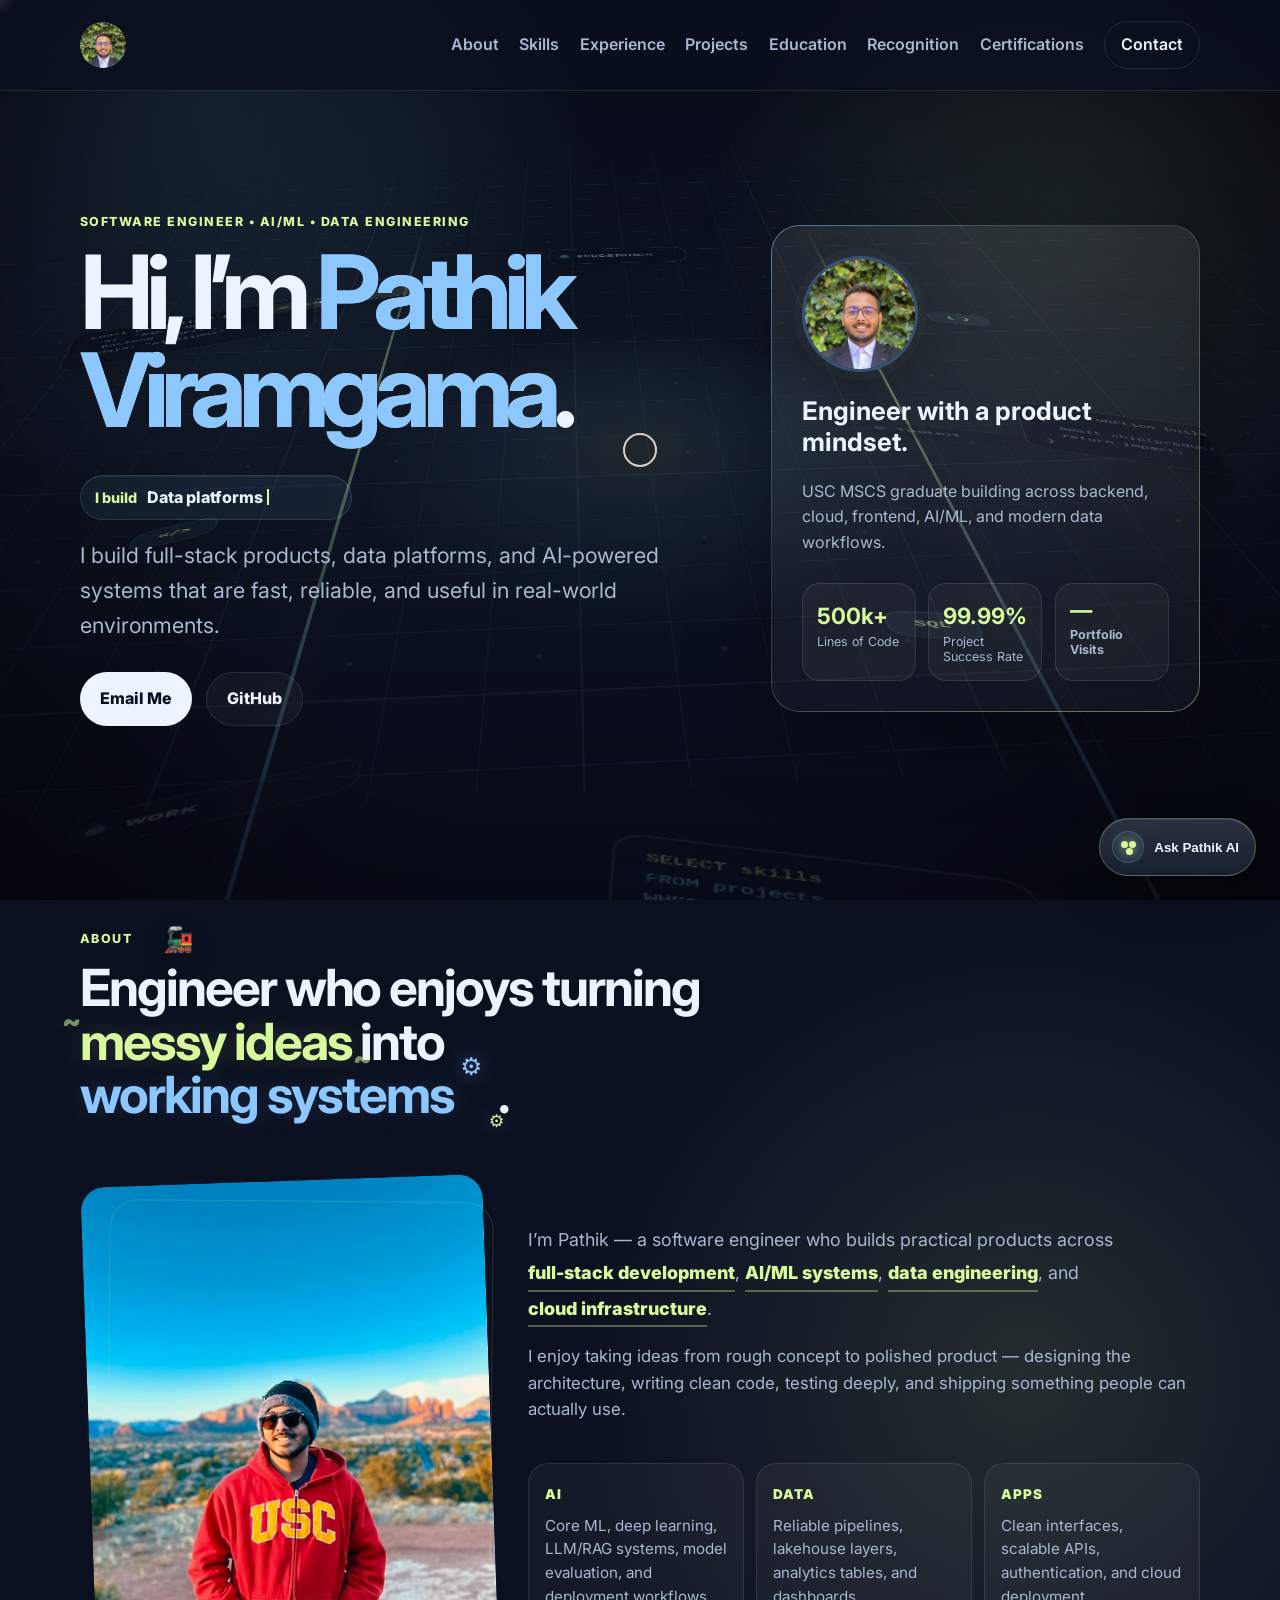
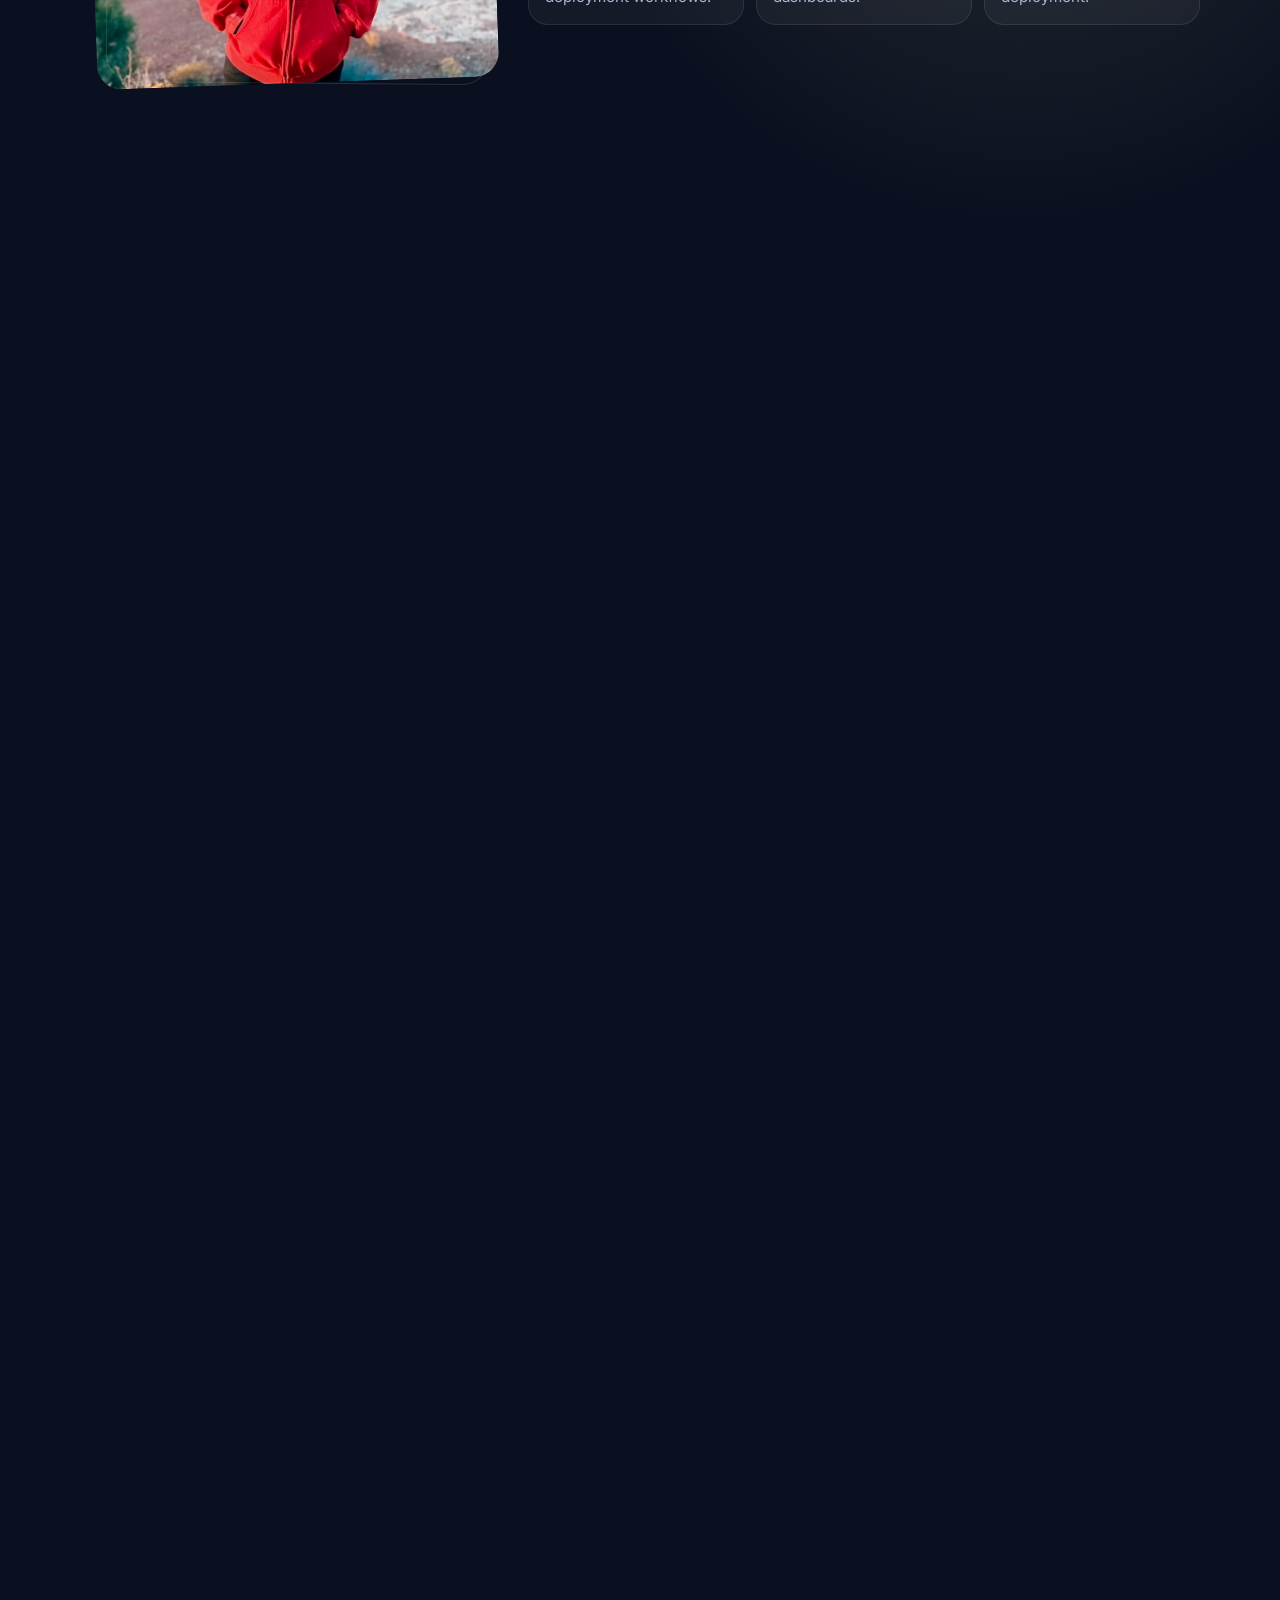
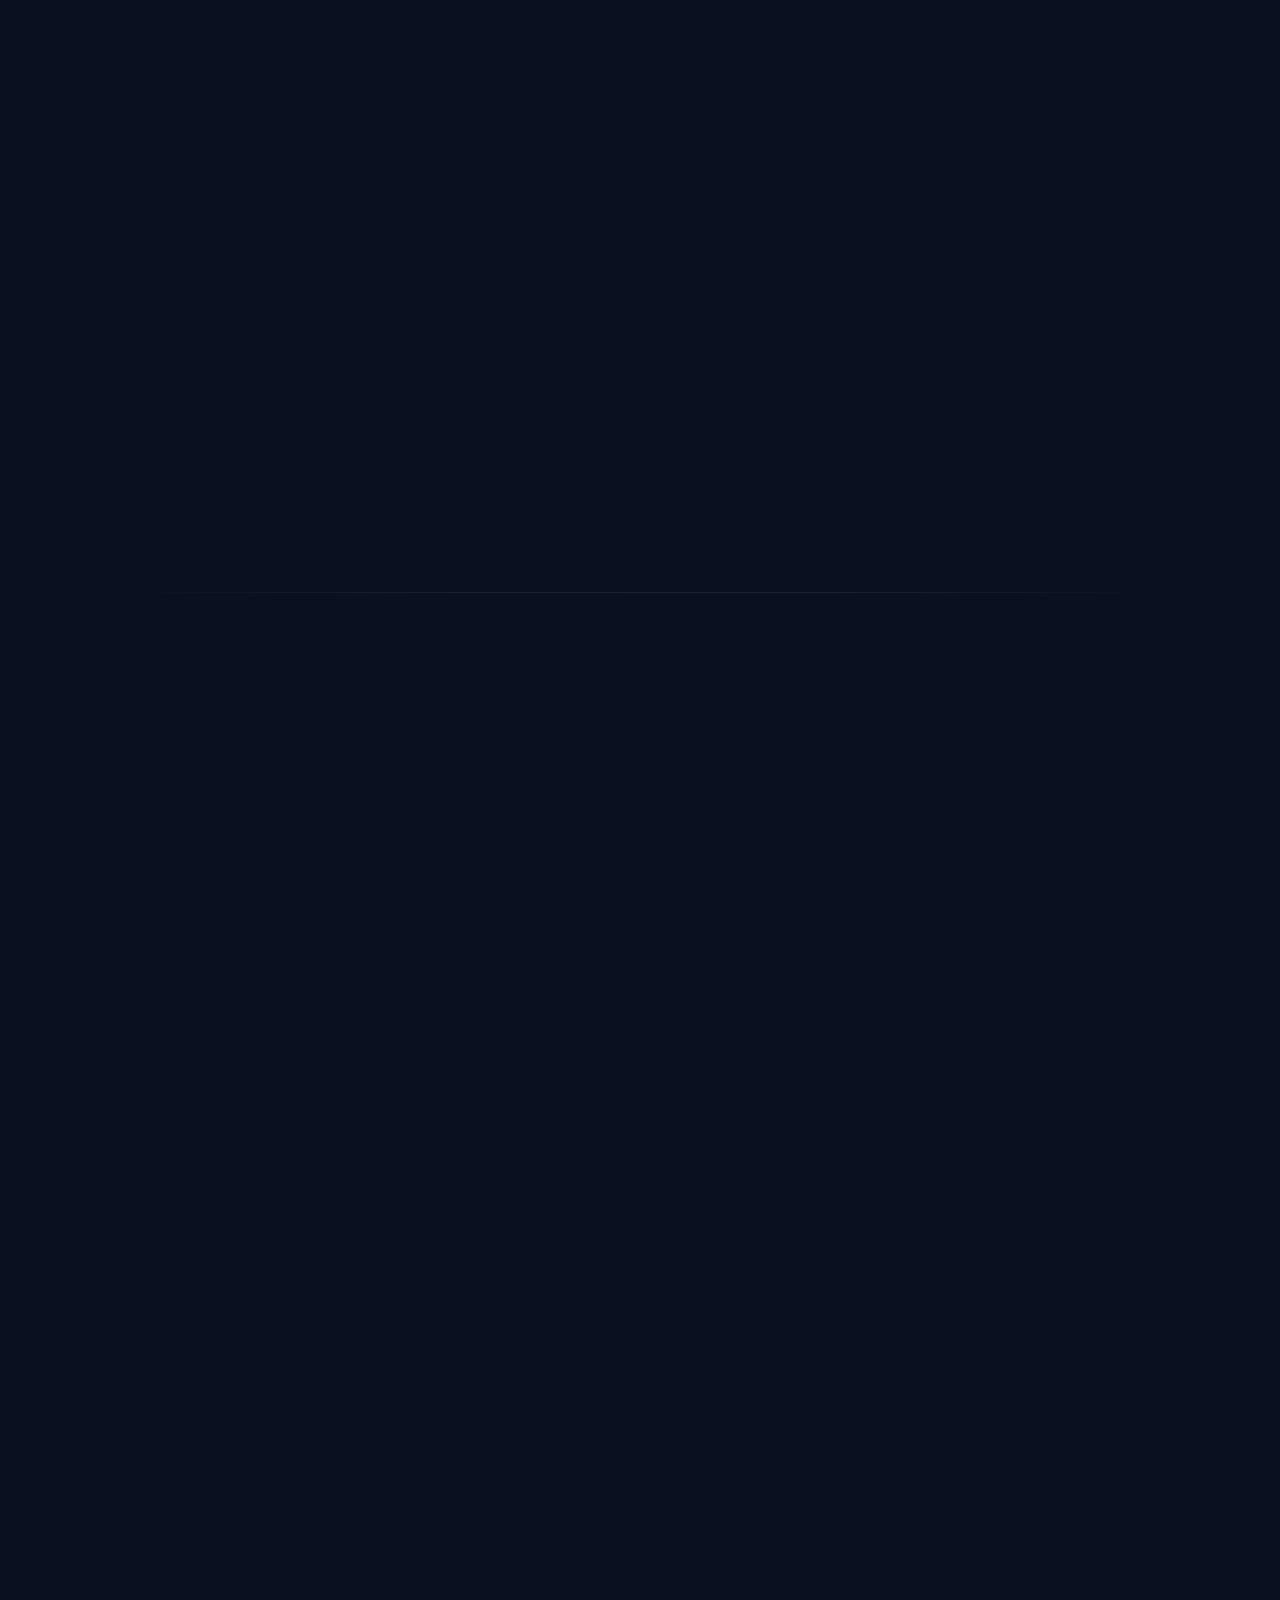
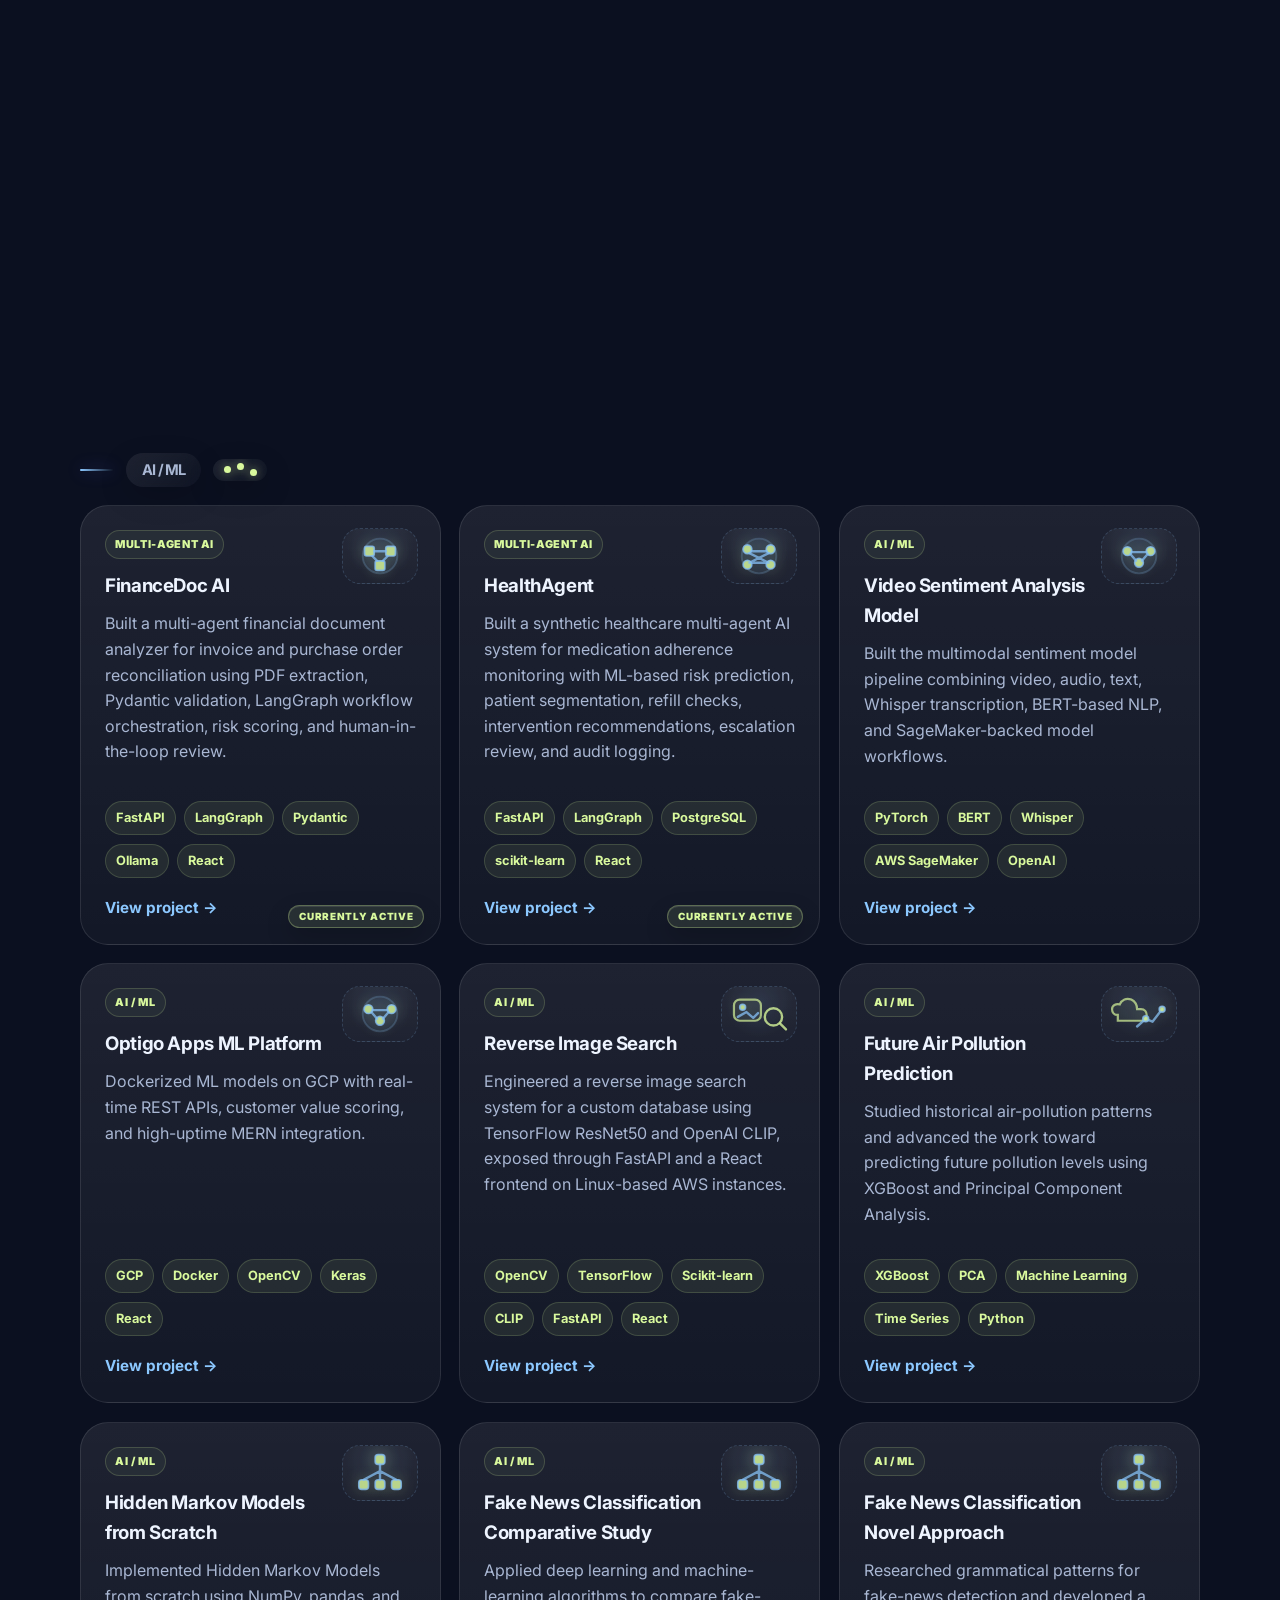
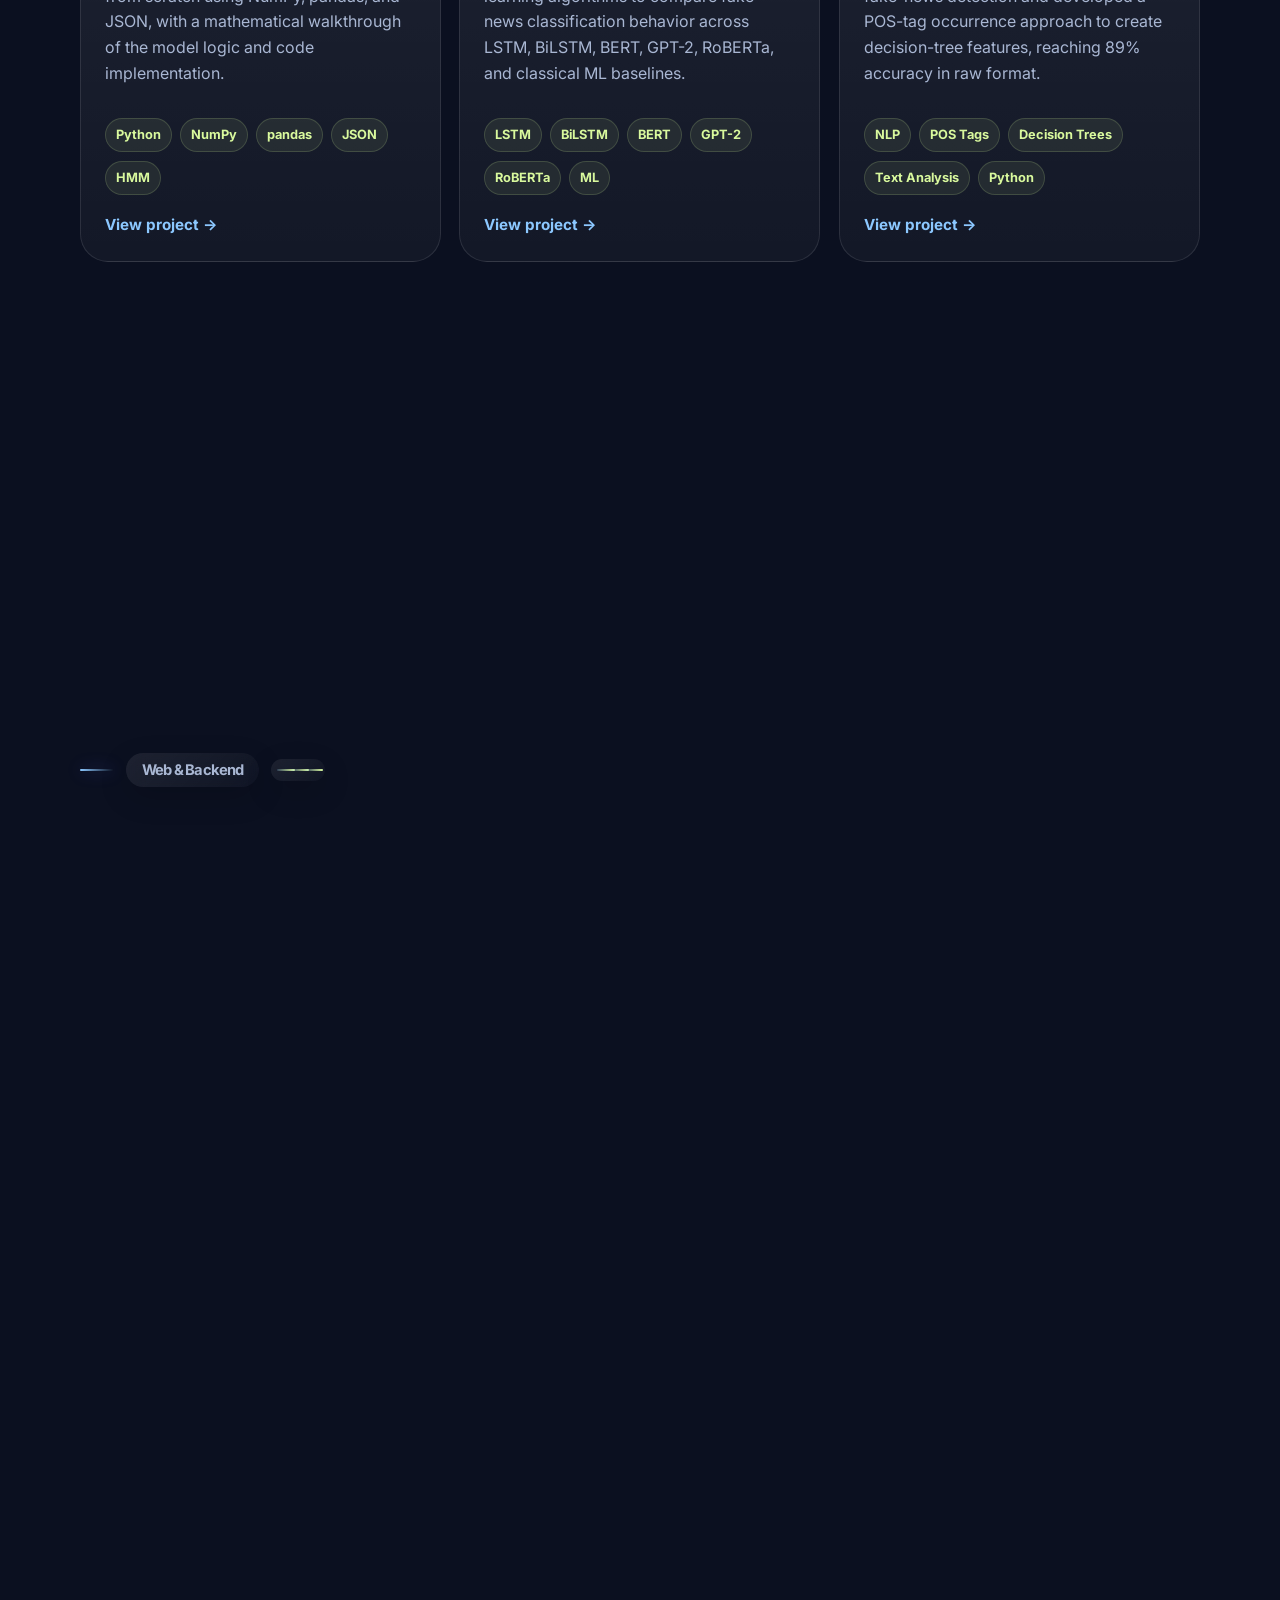
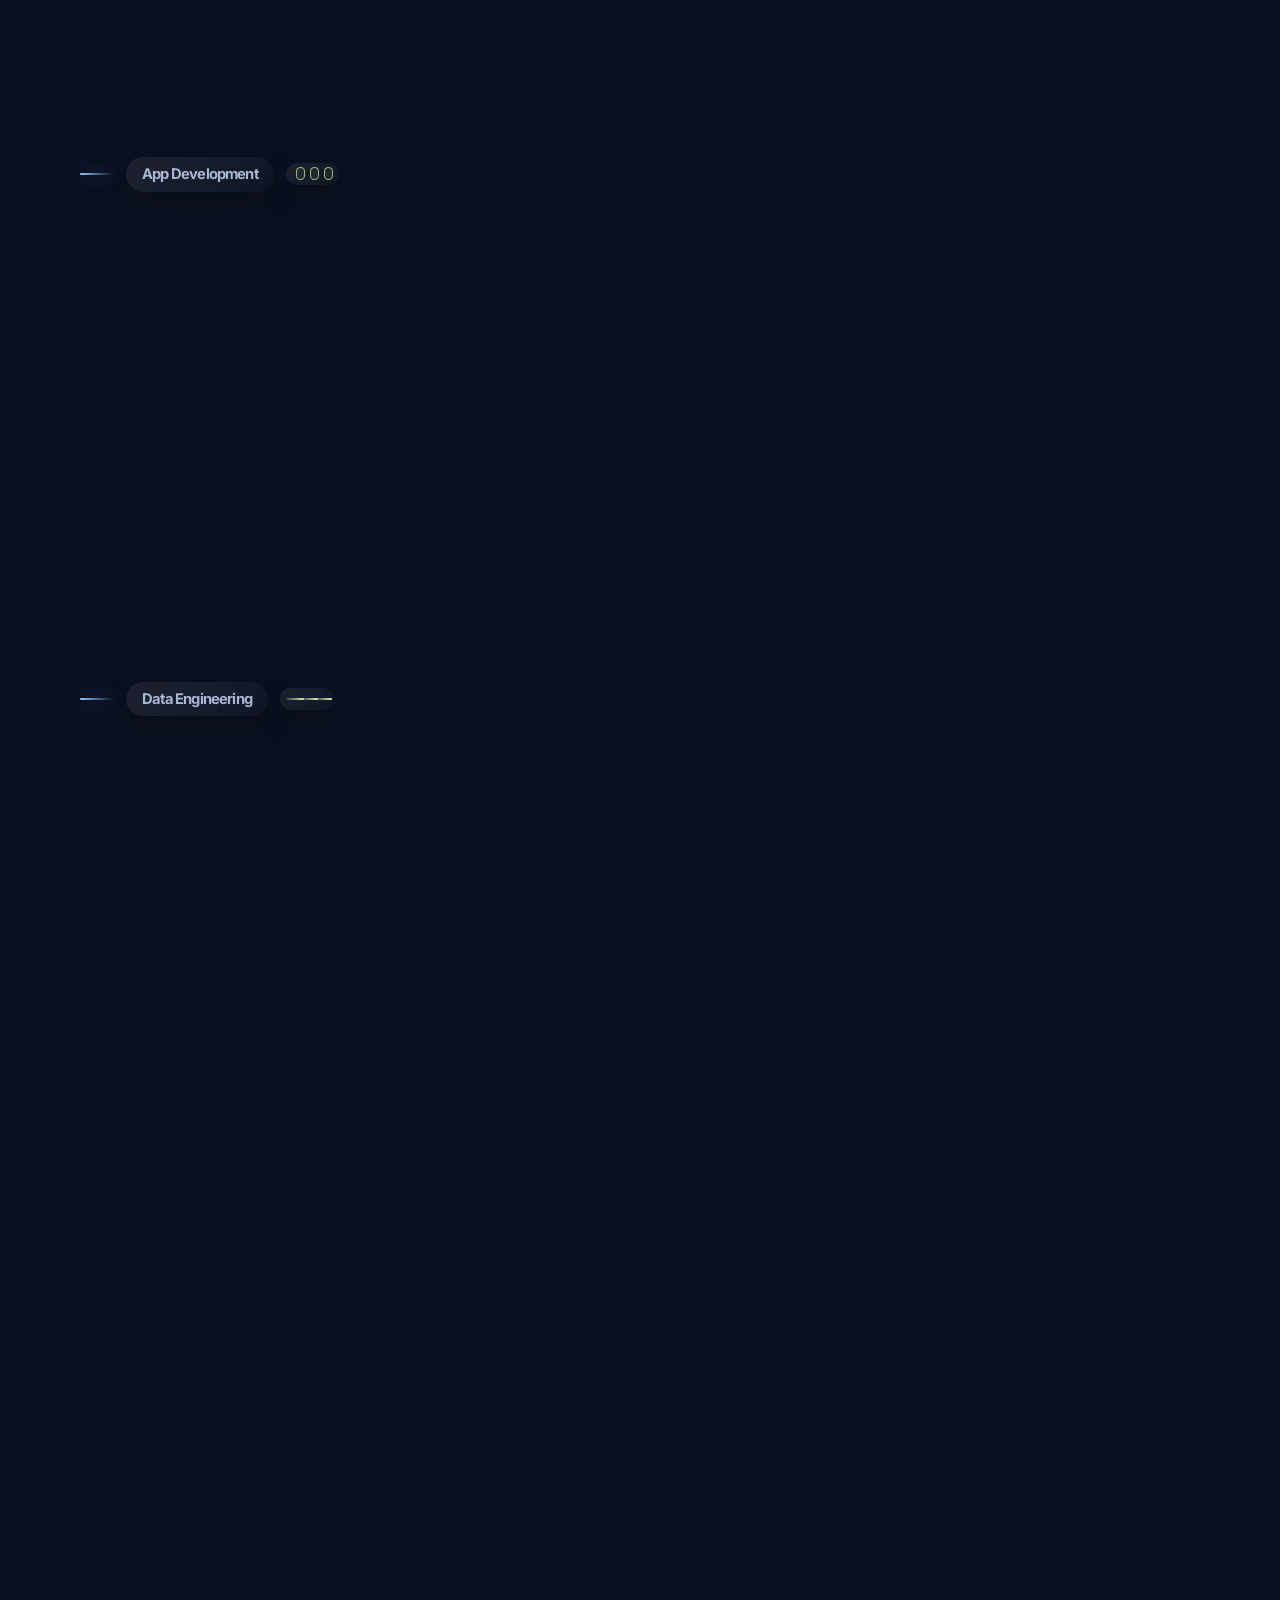
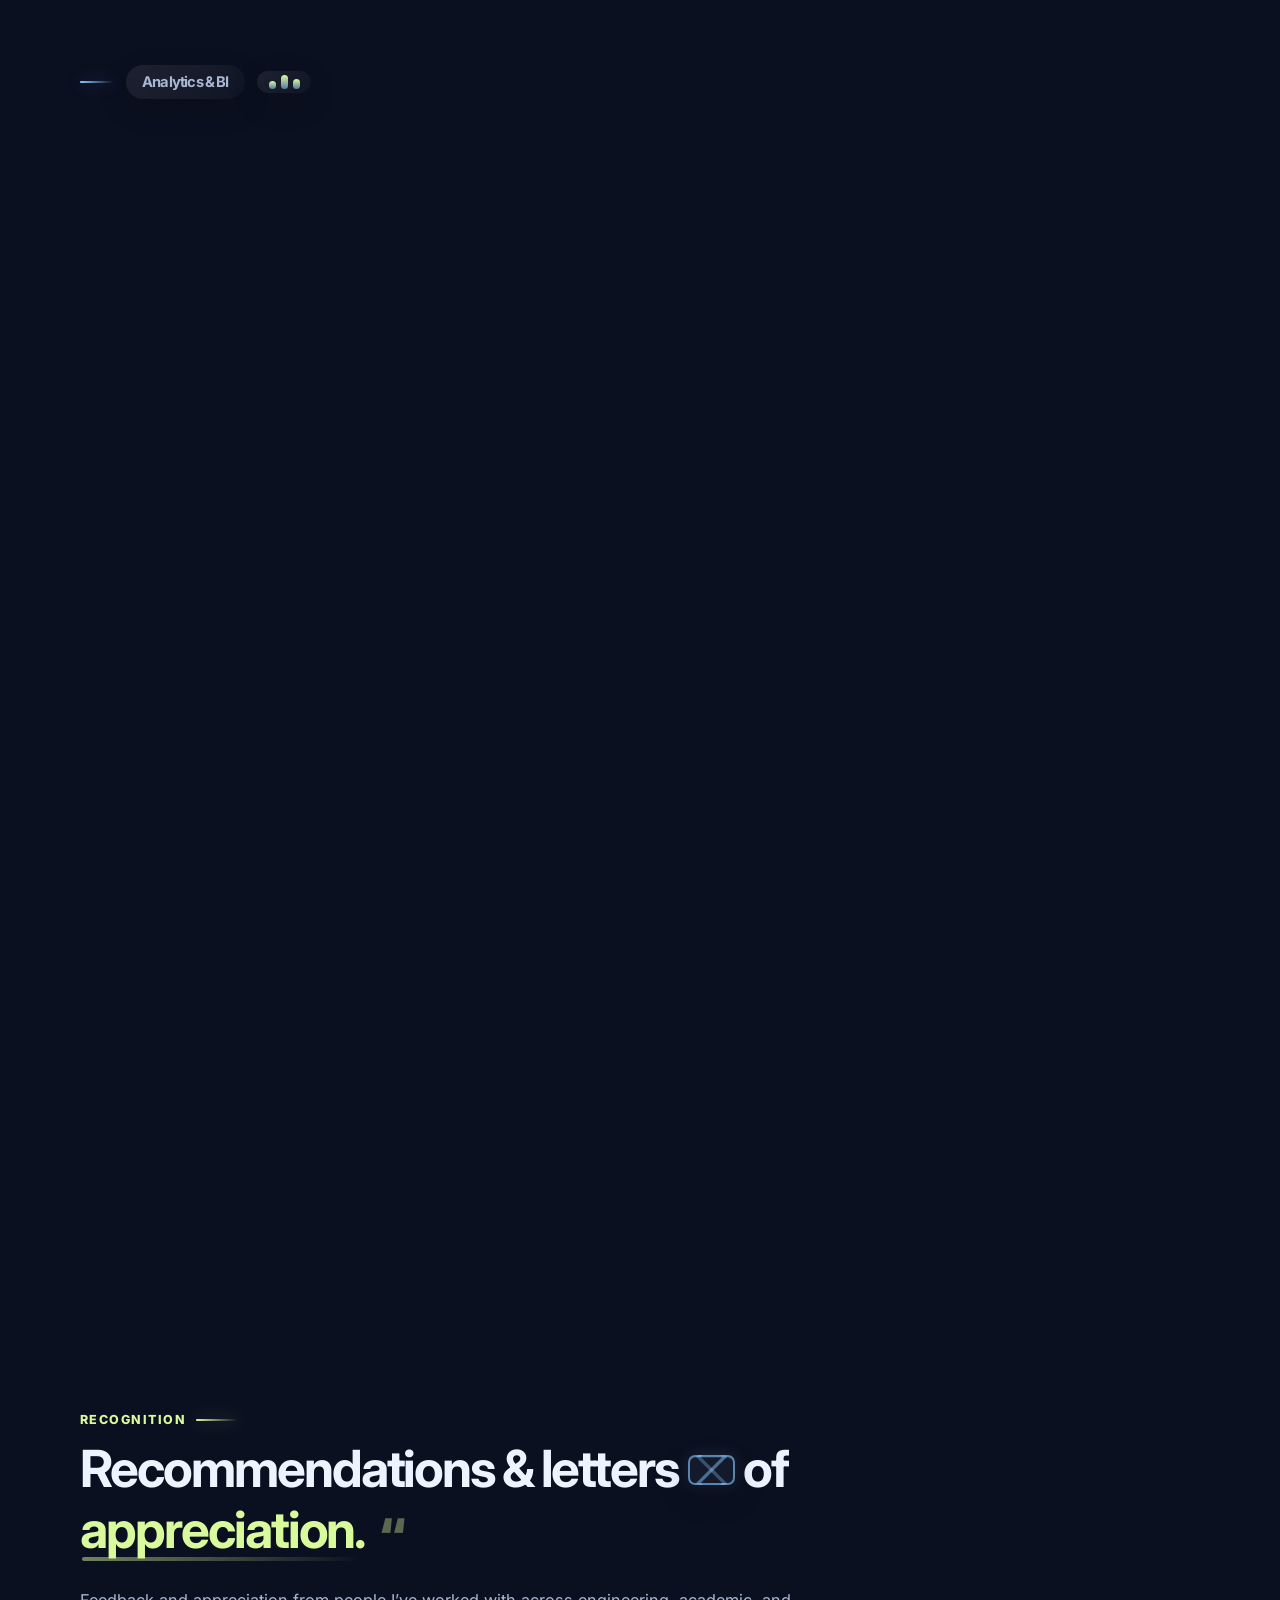
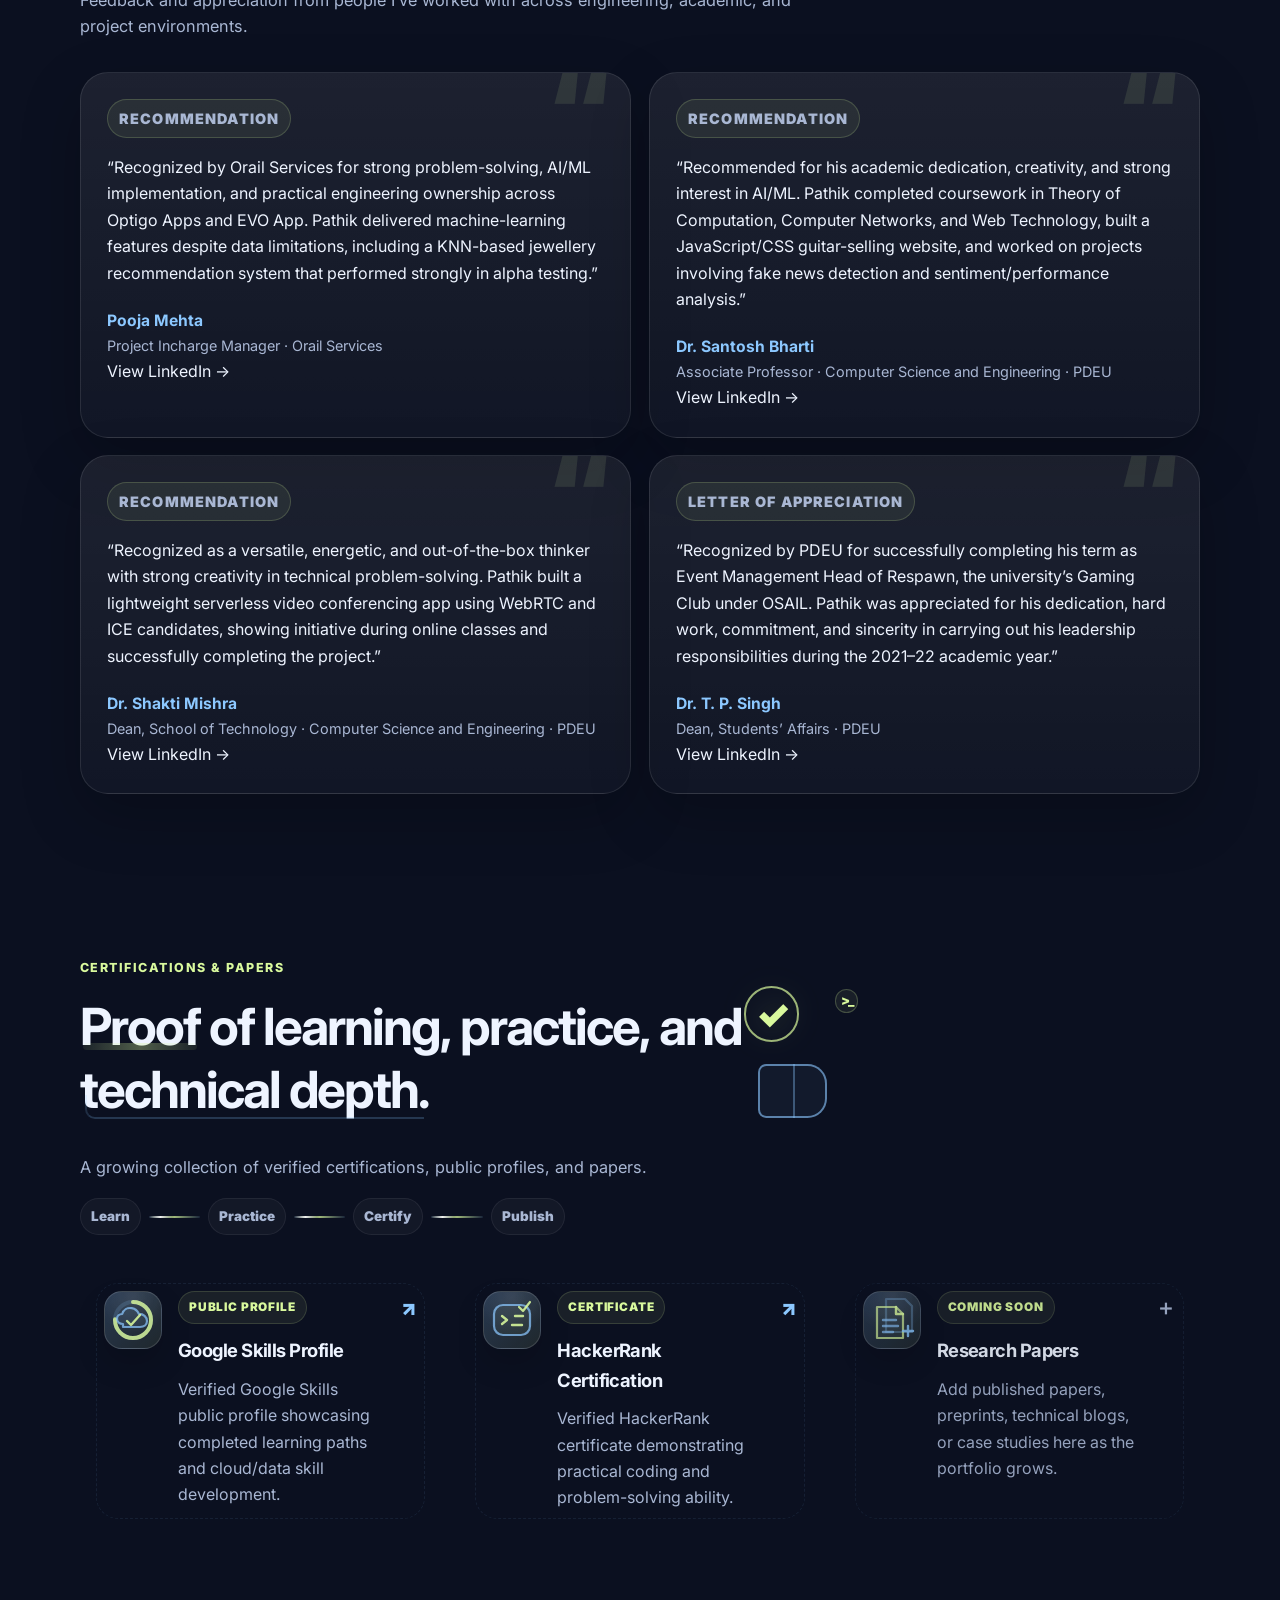
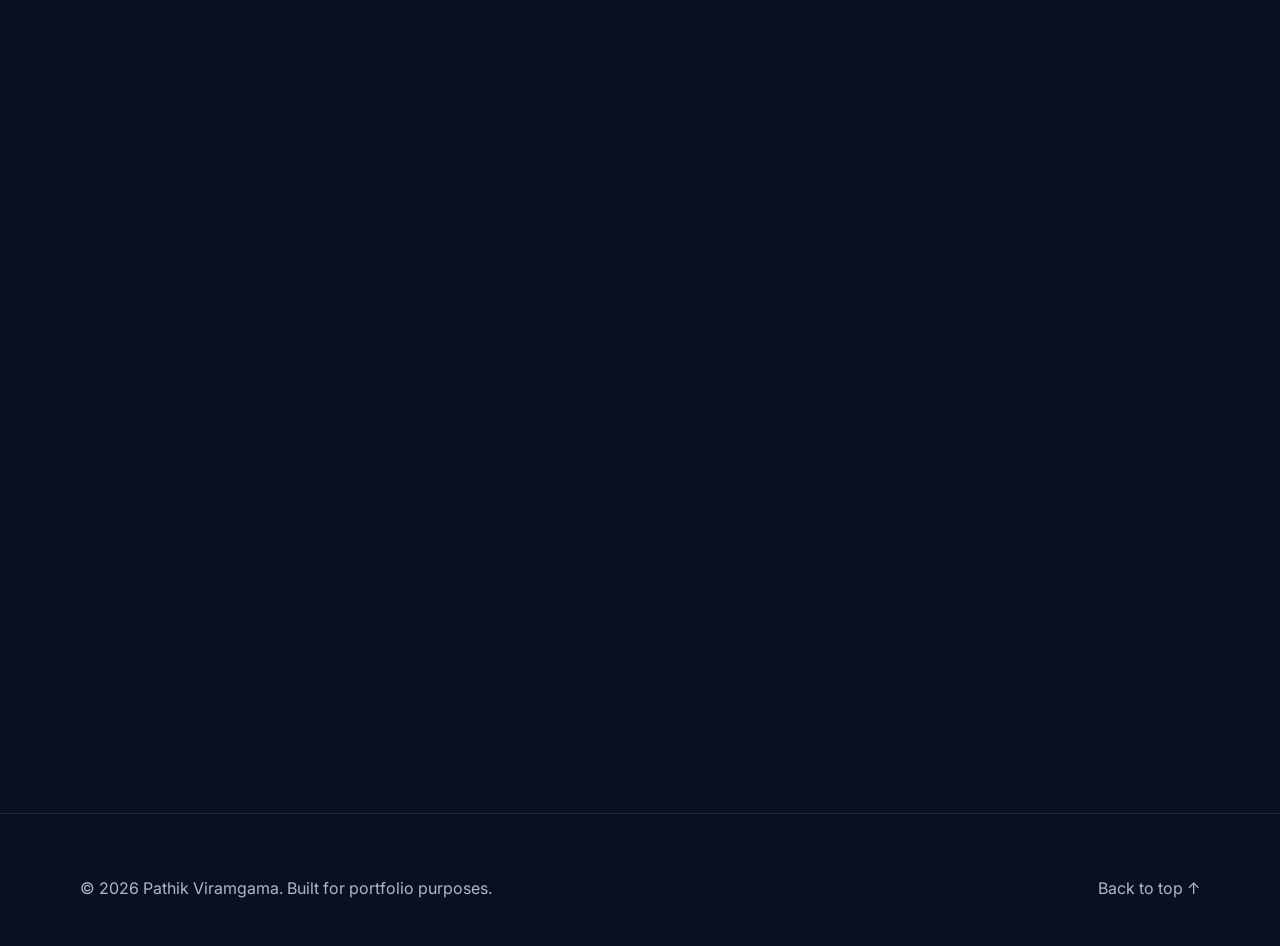
==== commit 9248de82: "project update" ====
--- a/index.html
+++ b/index.html
@@ -979,7 +979,7 @@
           </div>
           <div class="project-grid">
             <a class="project-card project-link project-card-lab archive-project visual-api project-new" data-category="web-backend"
-              href="https://github.com/Pr0fess0rOP/llm-router" data-project-link="PROJECT_LINK_LLM_ROUTER"
+              href="https://llm-router-lime.vercel.app/" data-project-link="PROJECT_LINK_LLM_ROUTER"
               target="_blank" rel="noreferrer" aria-label="Open LLM Router project link">
               <span class="project-badge">Web</span>
               <span class="project-status-badge">
--- a/style.css
+++ b/style.css
@@ -10564,4 +10564,26 @@
   color: var(--accent);
   font-size: 0.74rem;
   font-weight: 800;
+}
+
+.visit-counter {
+  display: block;
+  padding: 14px;
+  border: 1px solid var(--line);
+  border-radius: 18px;
+  background: rgba(255,255,255,0.04);
+}
+
+.visit-counter span {
+  display: block;
+  color: var(--muted);
+  font-size: 0.78rem;
+  line-height: 1.25;
+  margin-bottom: 8px;
+}
+
+.visit-counter-img {
+  display: block;
+  max-width: 100%;
+  height: 22px;
 }
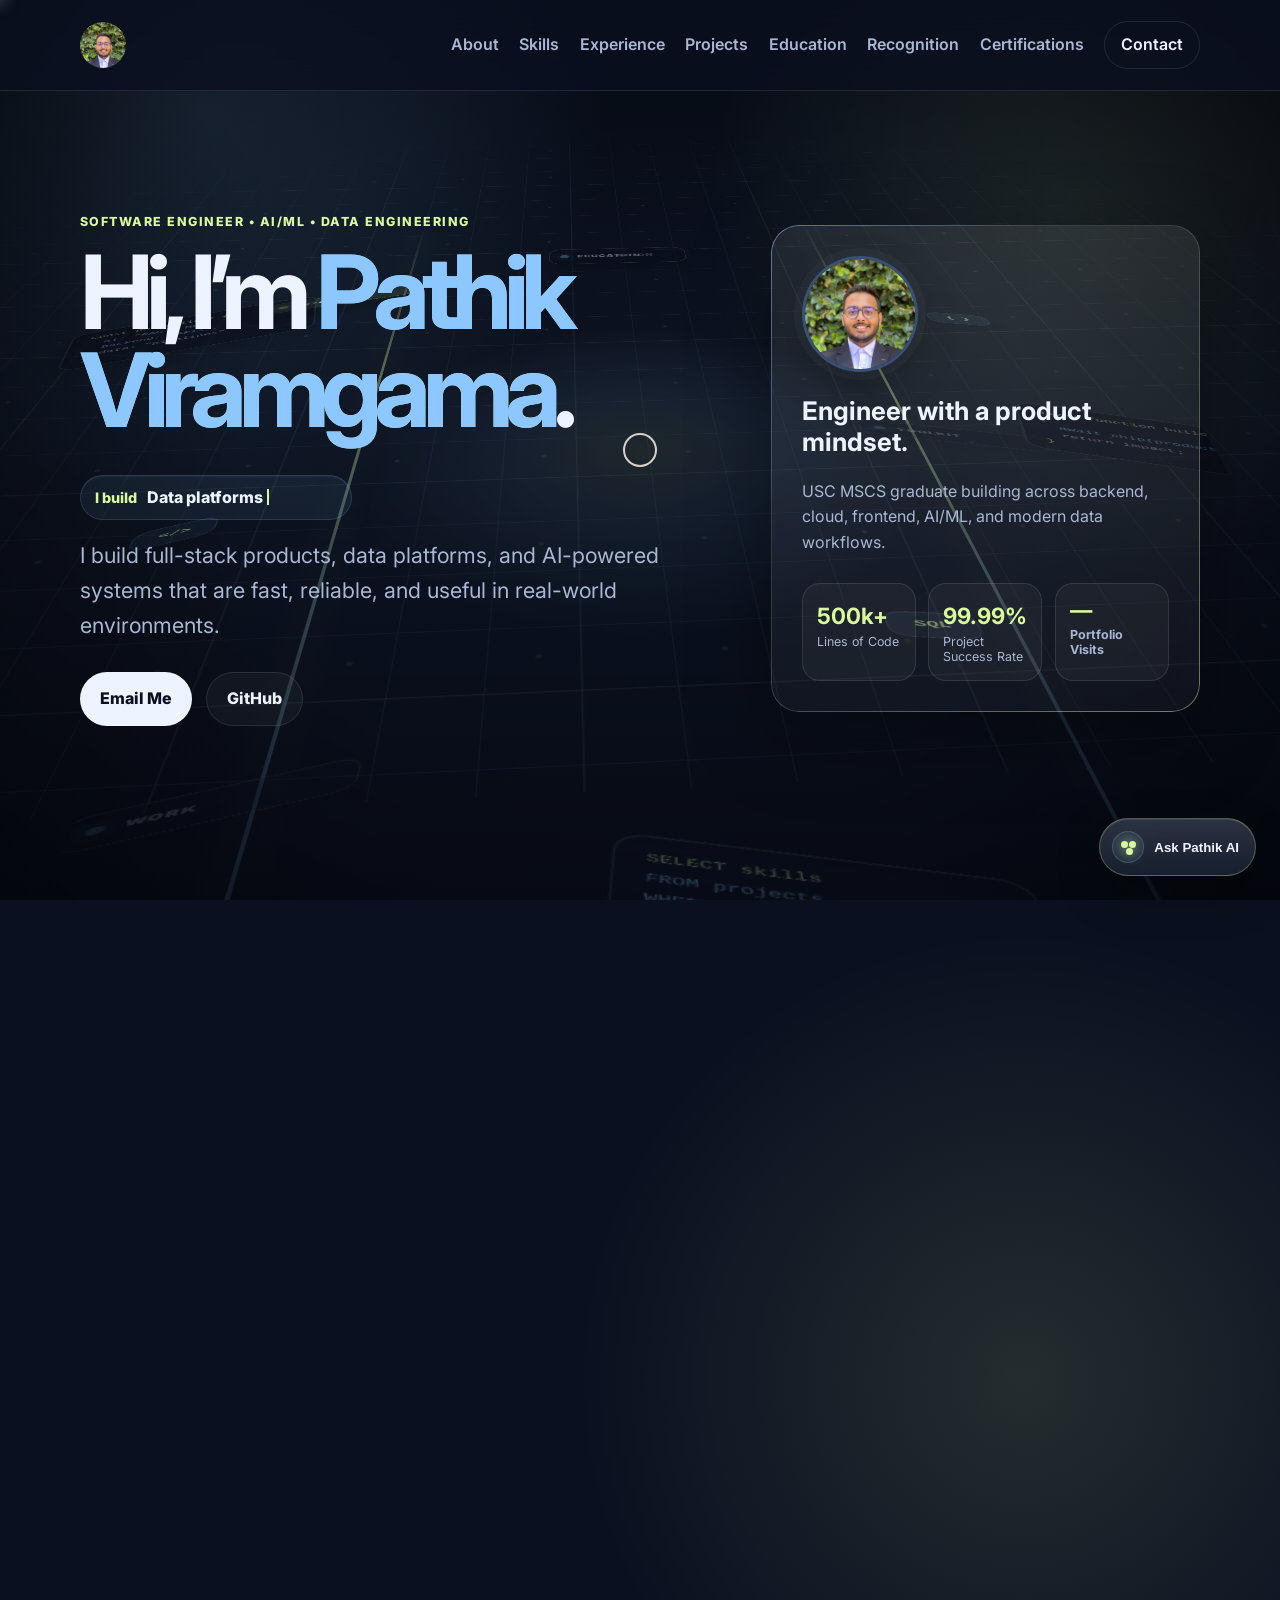
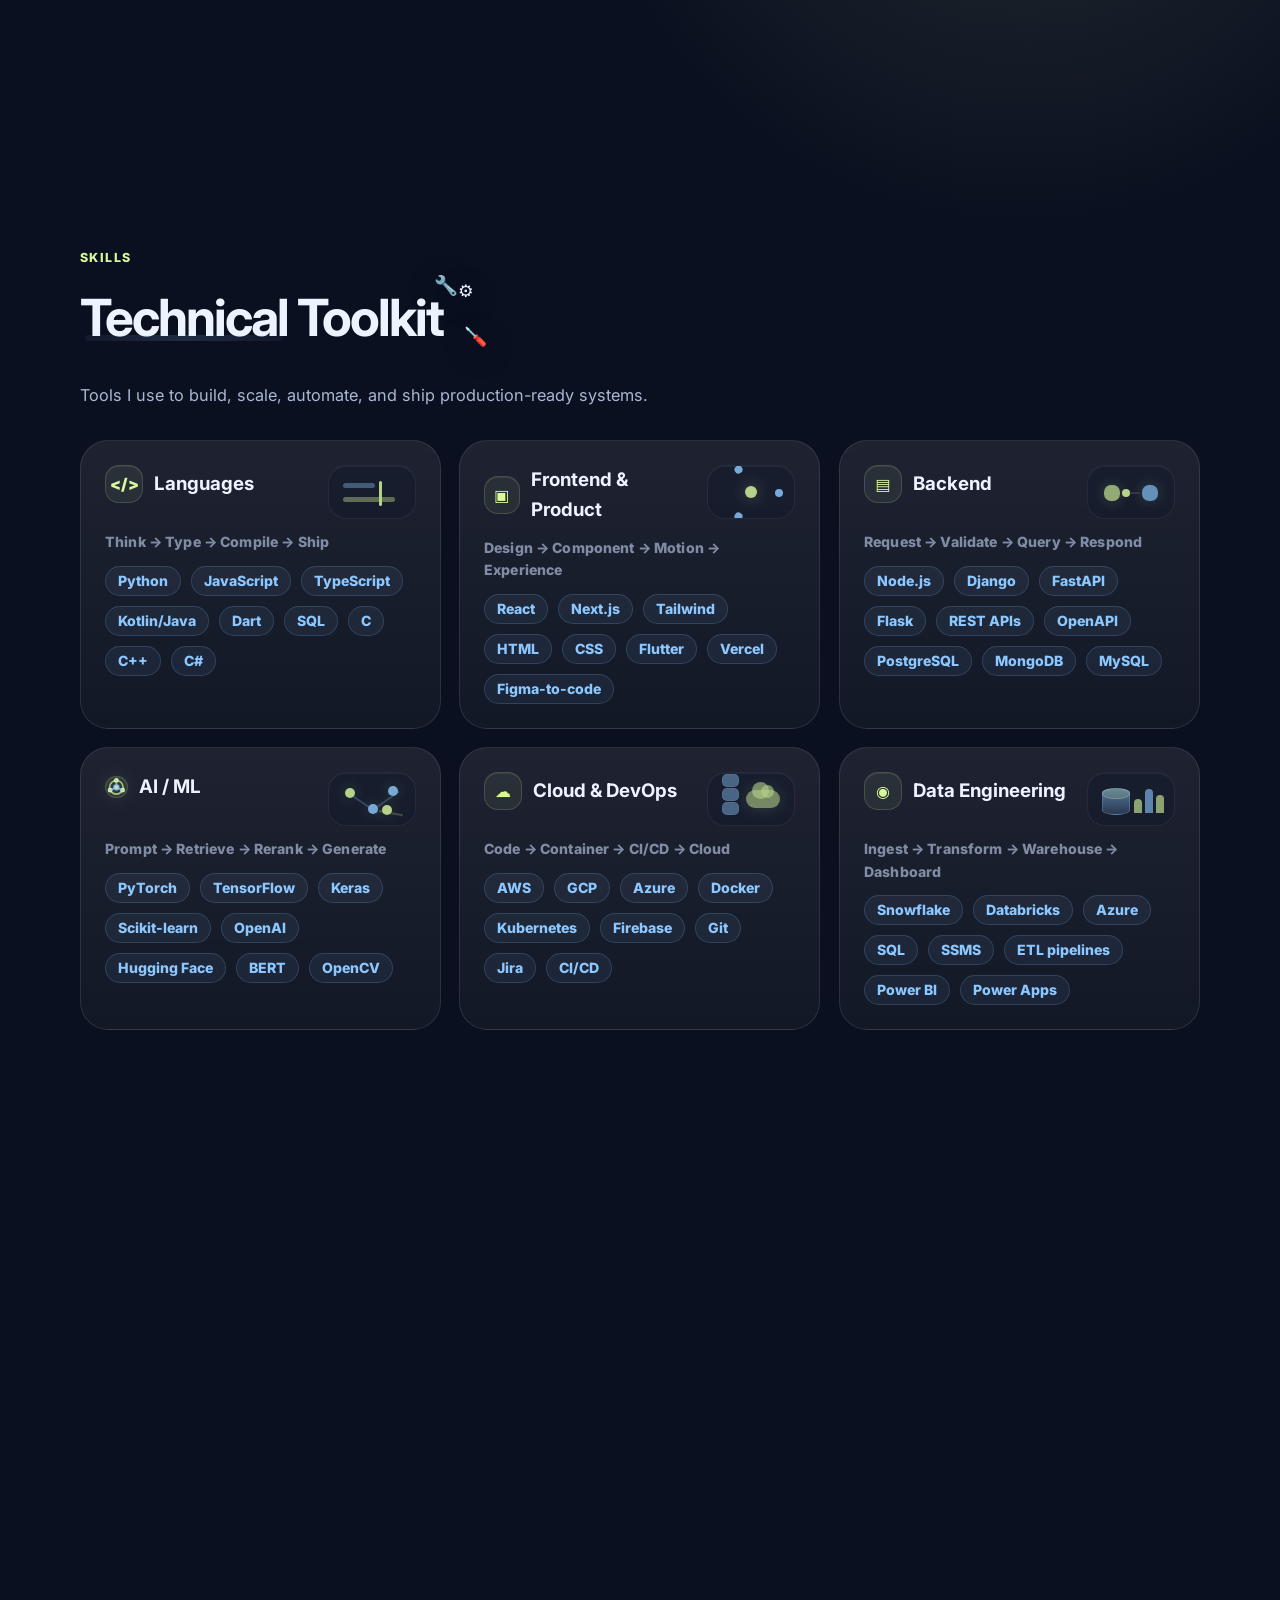
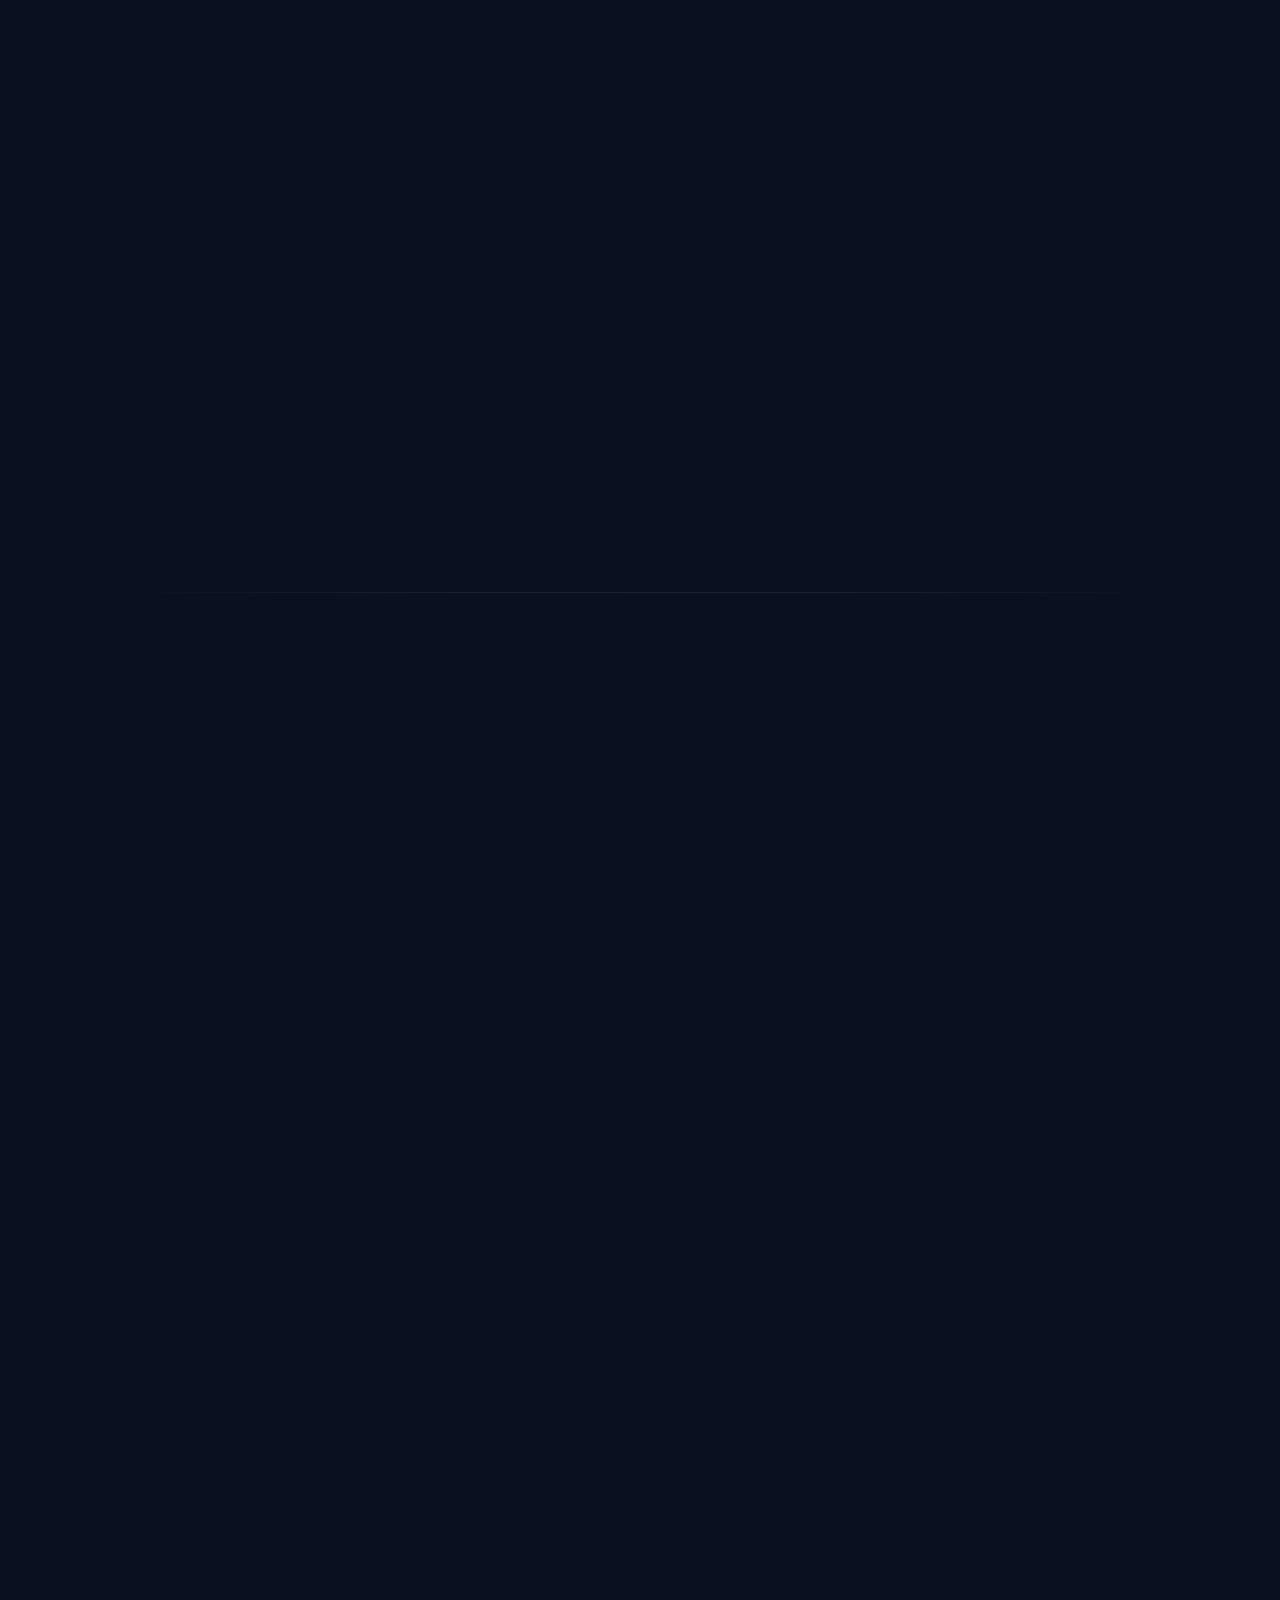
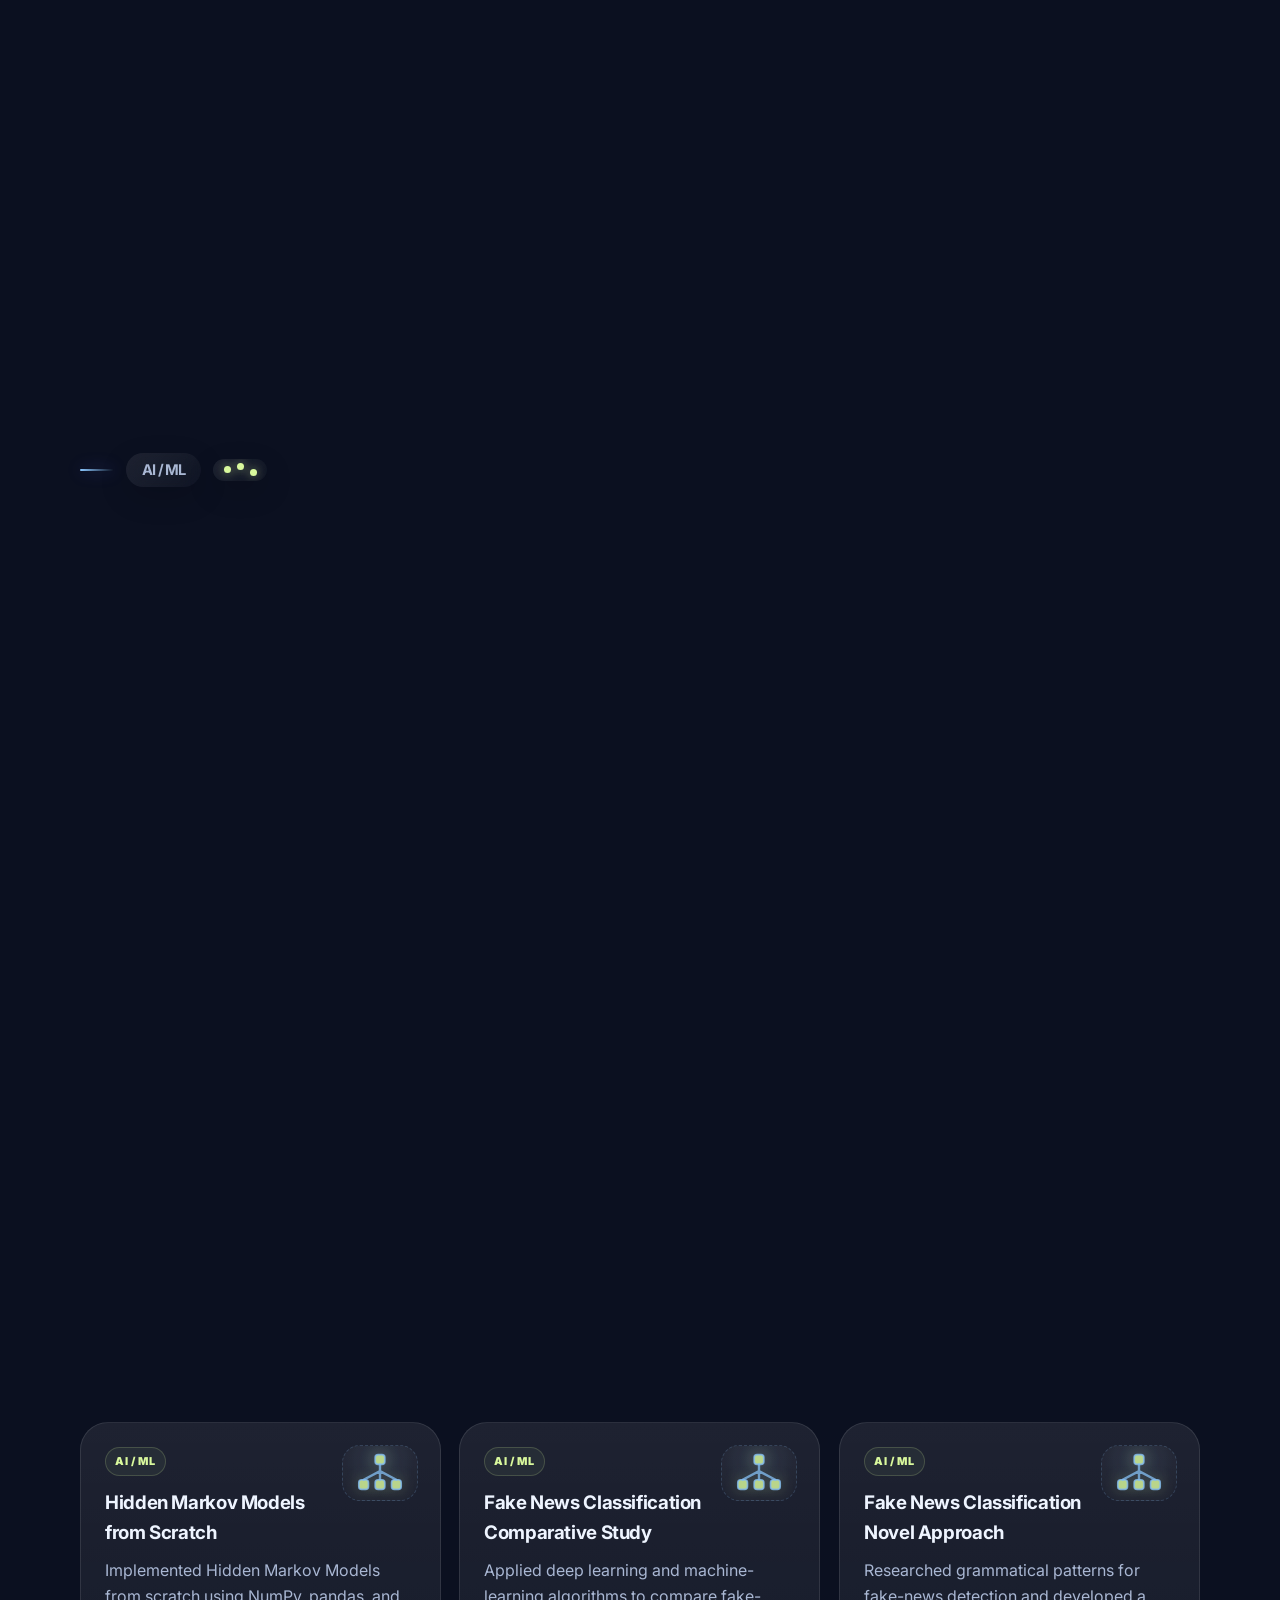
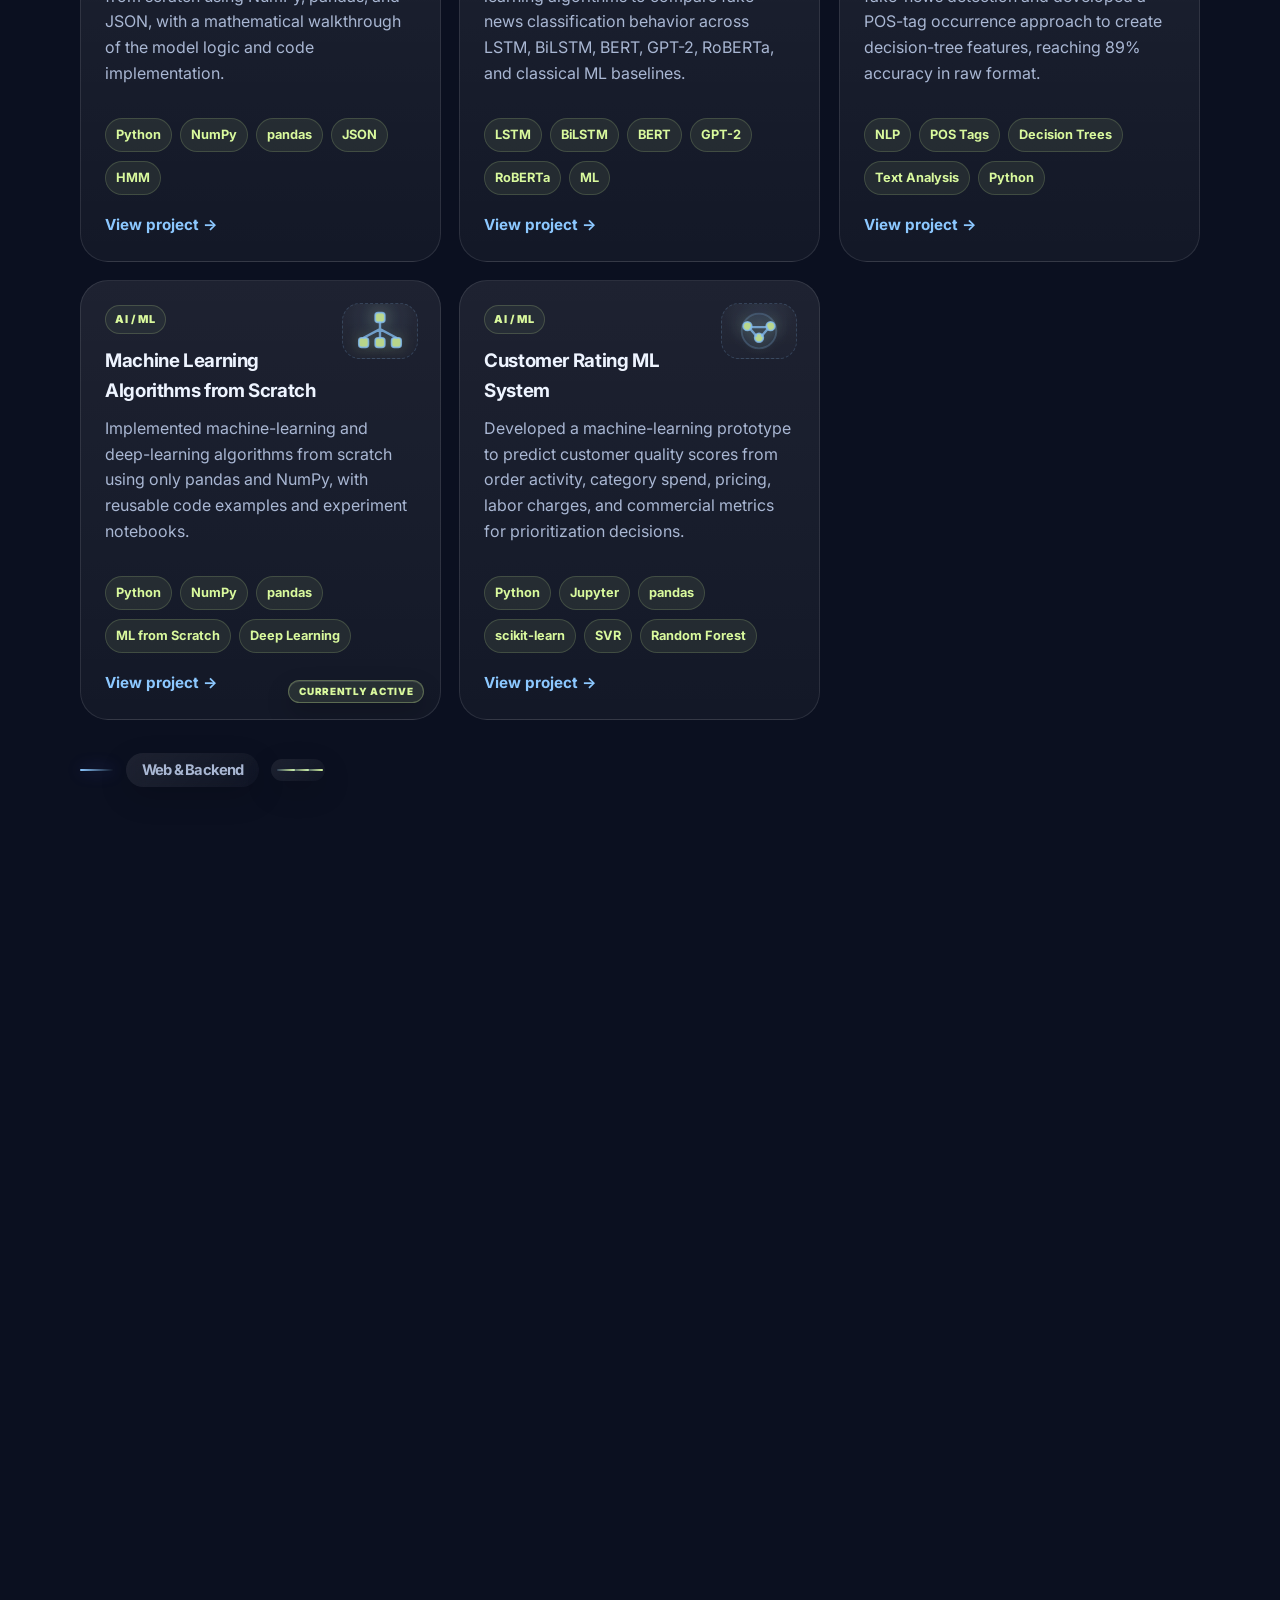
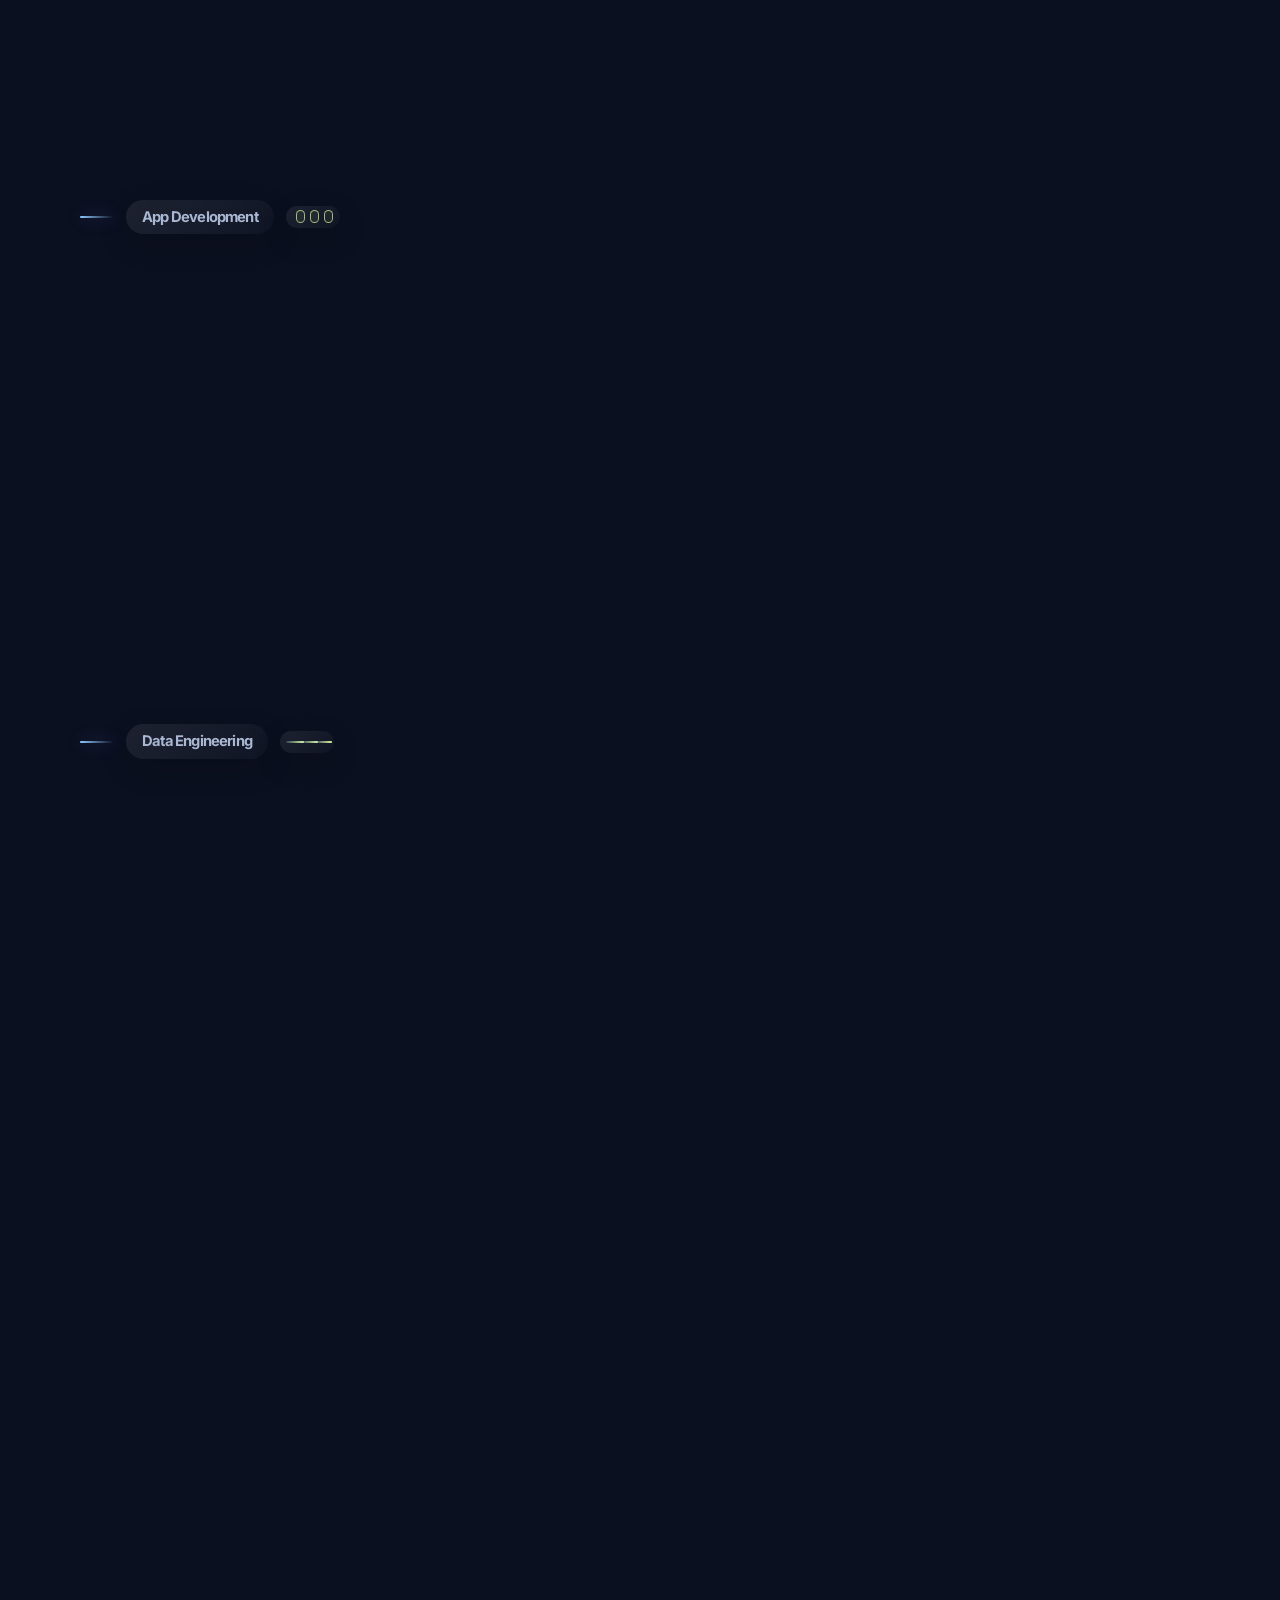
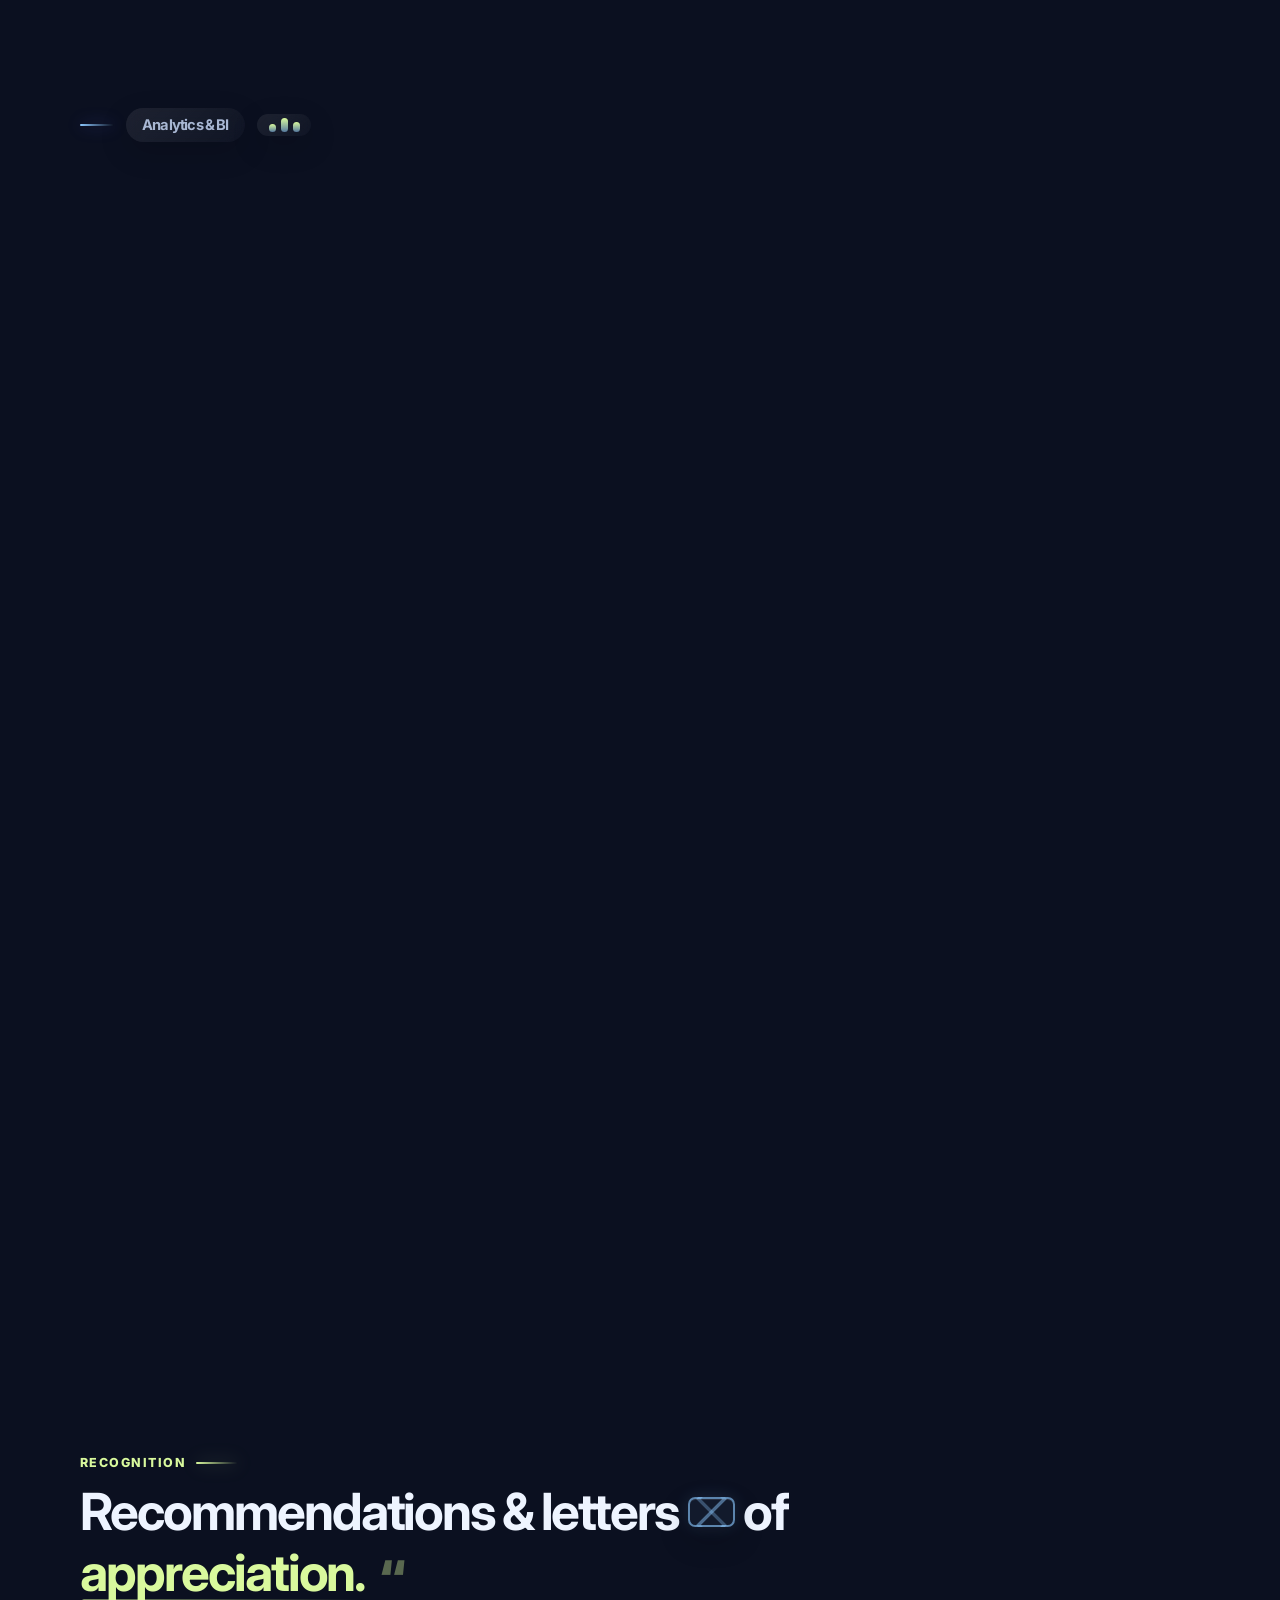
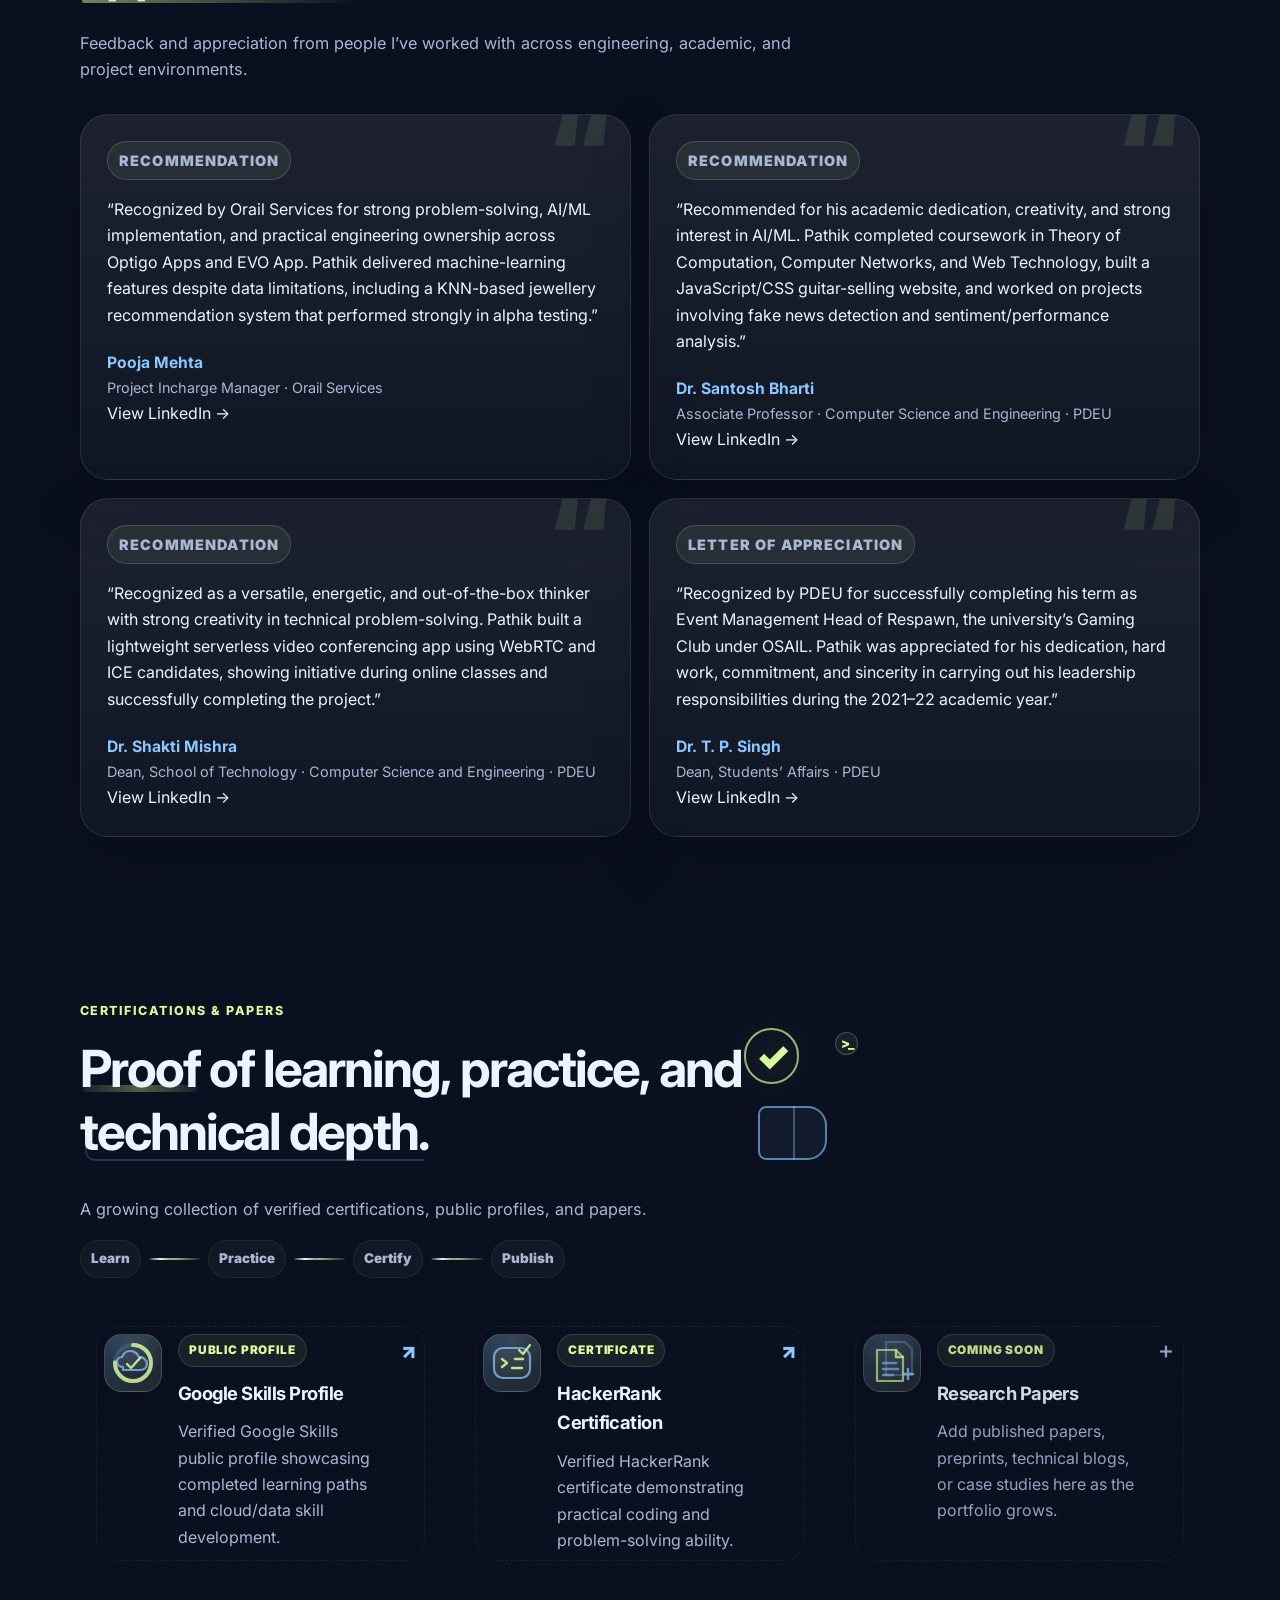
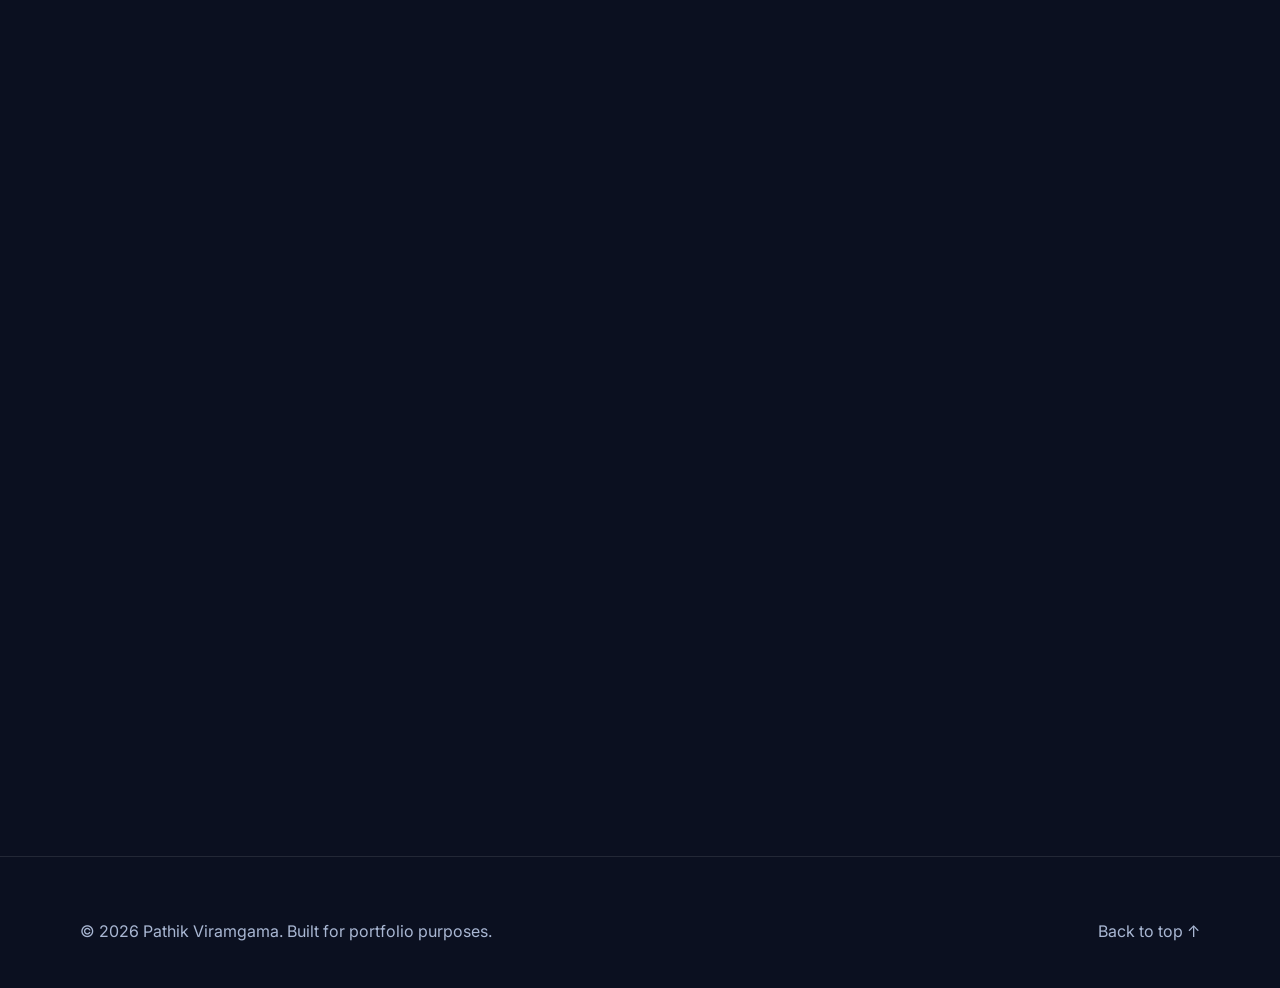
==== commit cb7de264: "minor project update" ====
--- a/index.html
+++ b/index.html
@@ -1010,8 +1010,11 @@
                 <span>TypeScript</span>
                 <span>Node.js</span>
                 <span>Clerk Auth</span>
-                <span>Redis/KV</span>
+                <span>Redis Upstash</span>
                 <span>LLM APIs</span>
+                <span>Vercel</span>
+                <span>AES-256-GCM</span>
+                <span>OpenAI-Compatible</span>
               </div>
 
 
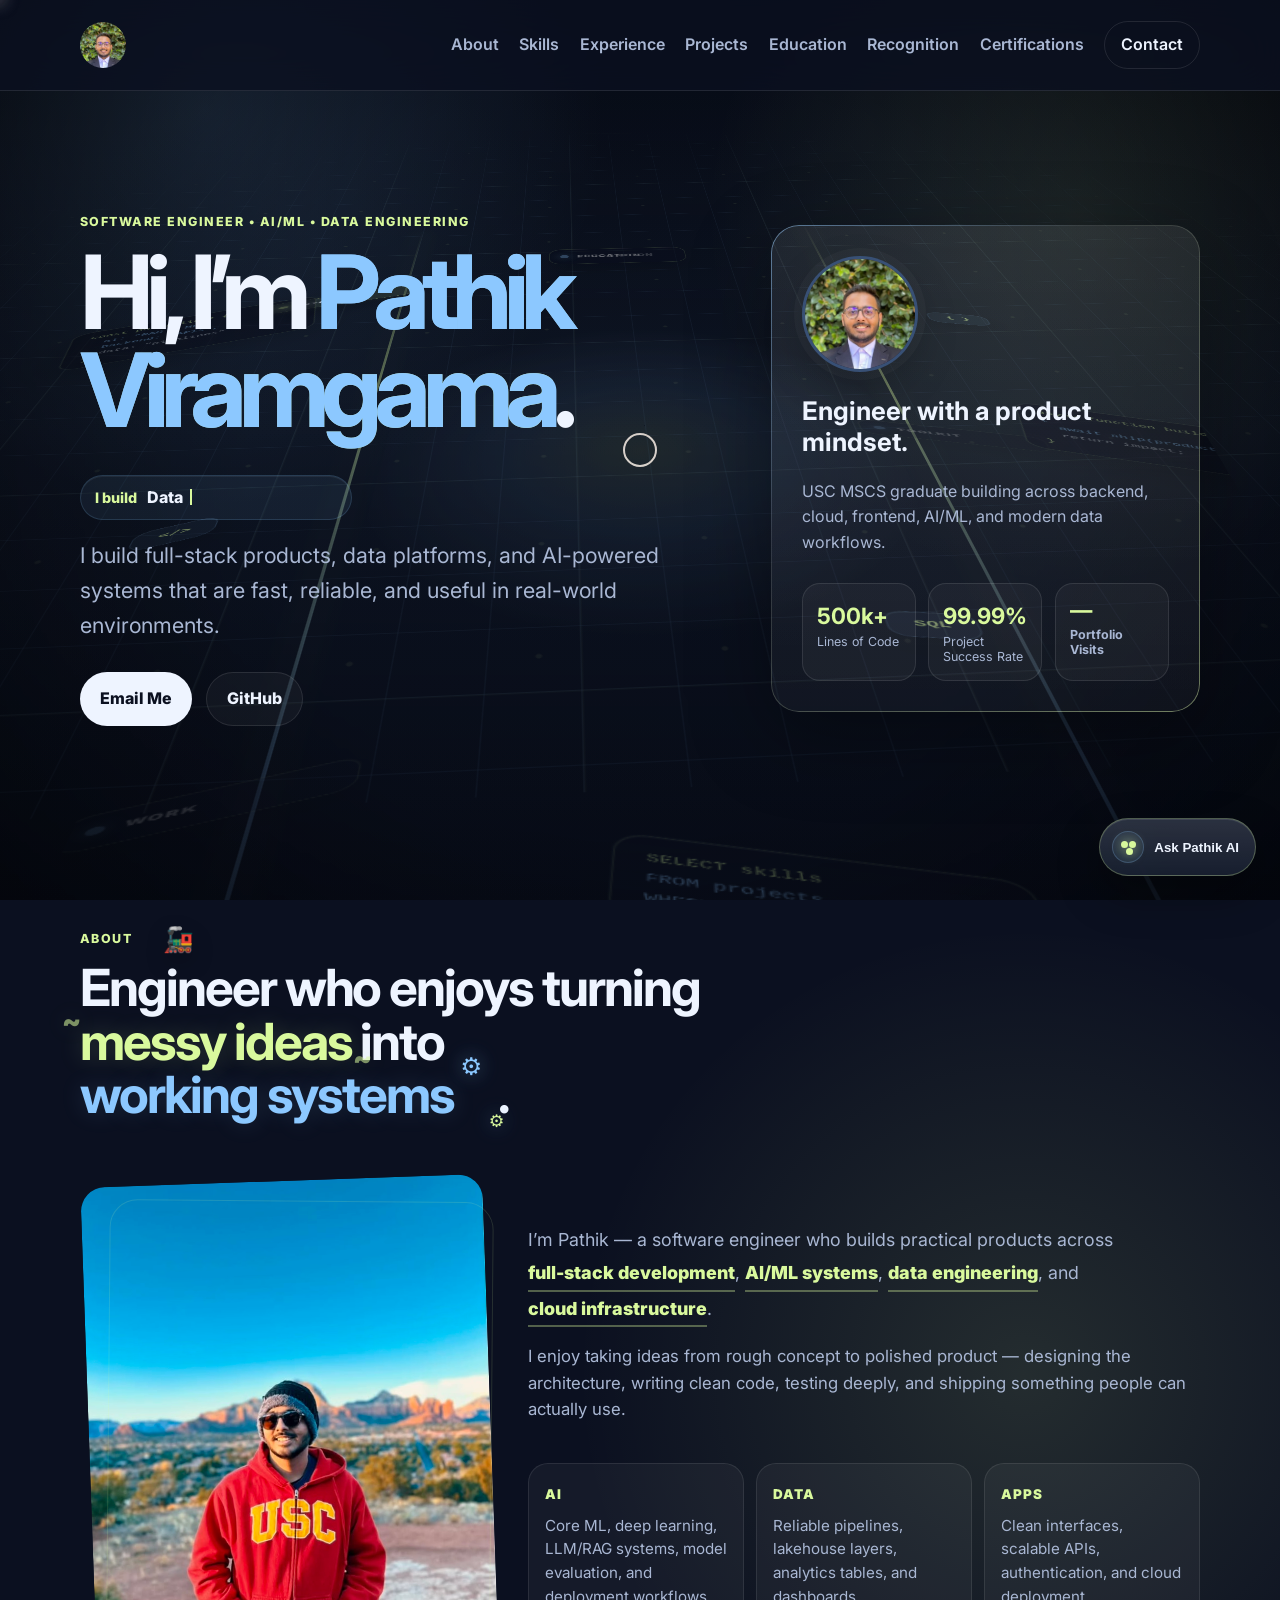
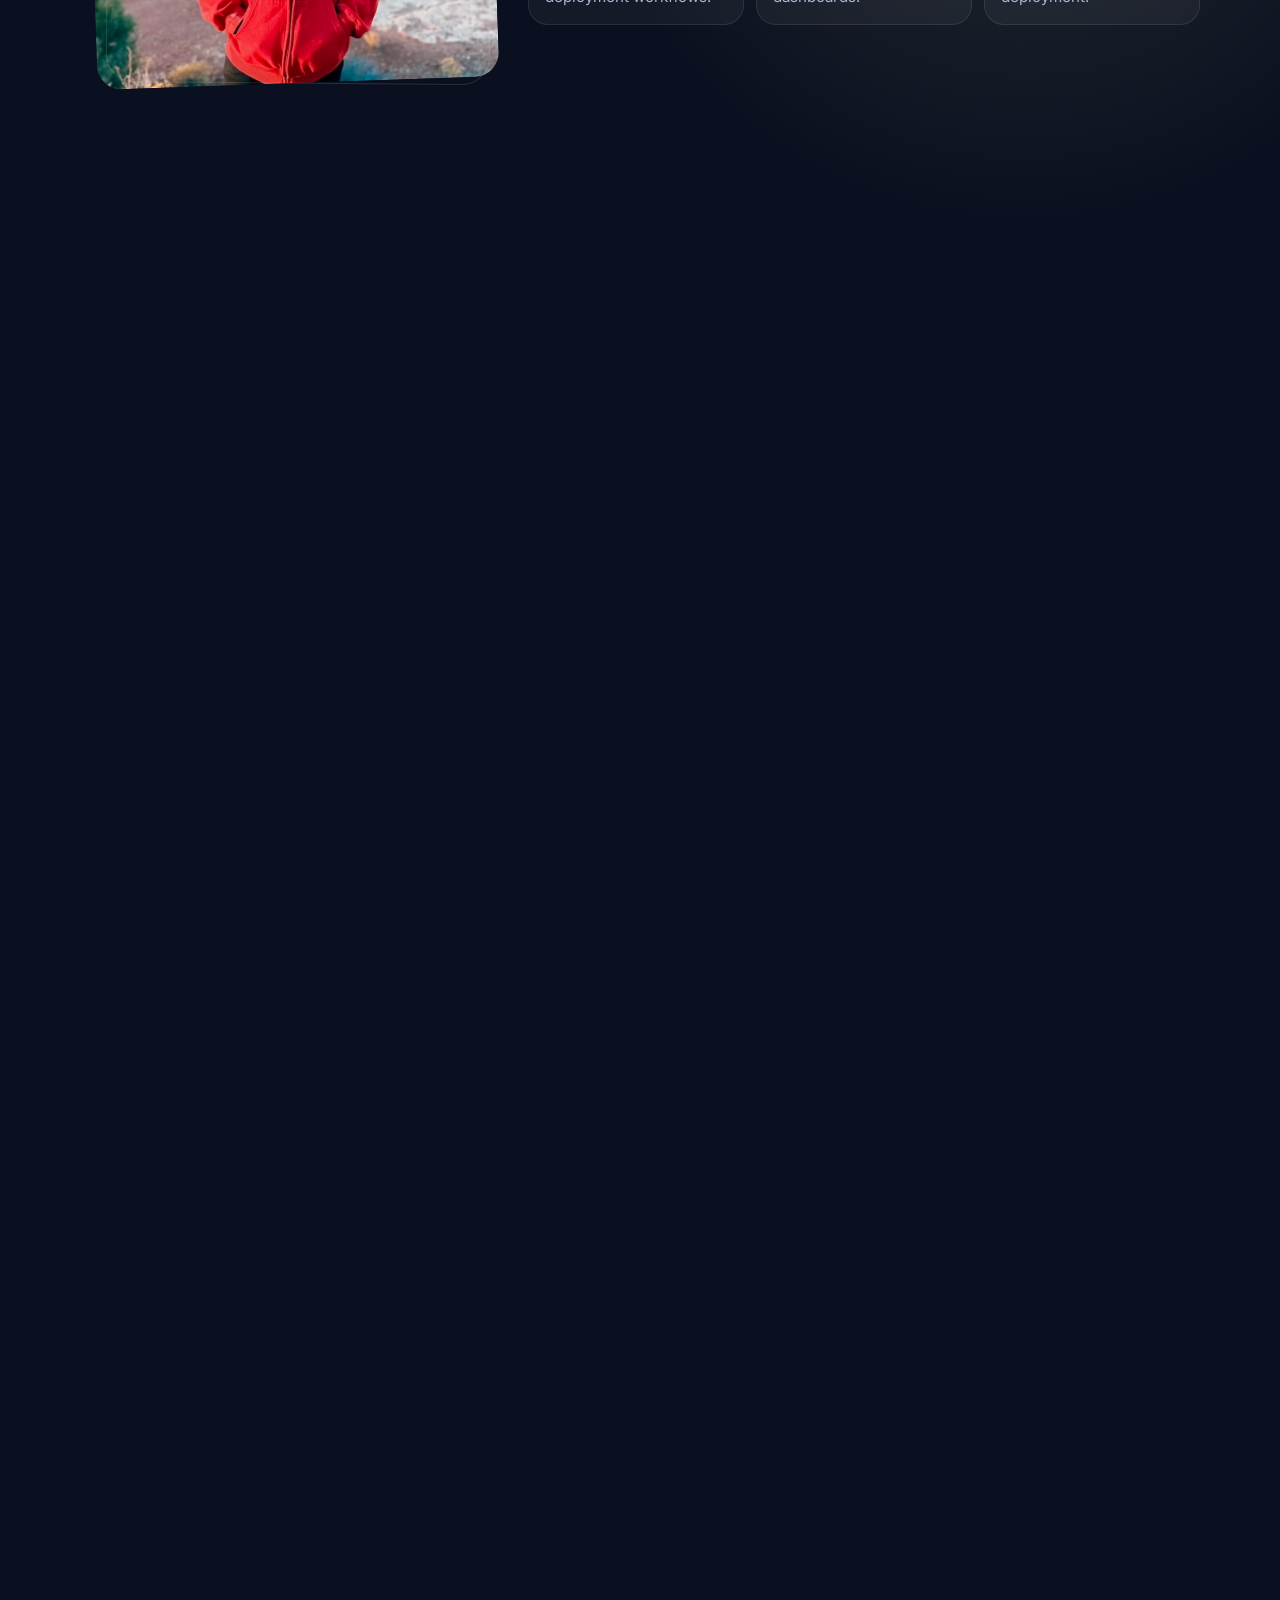
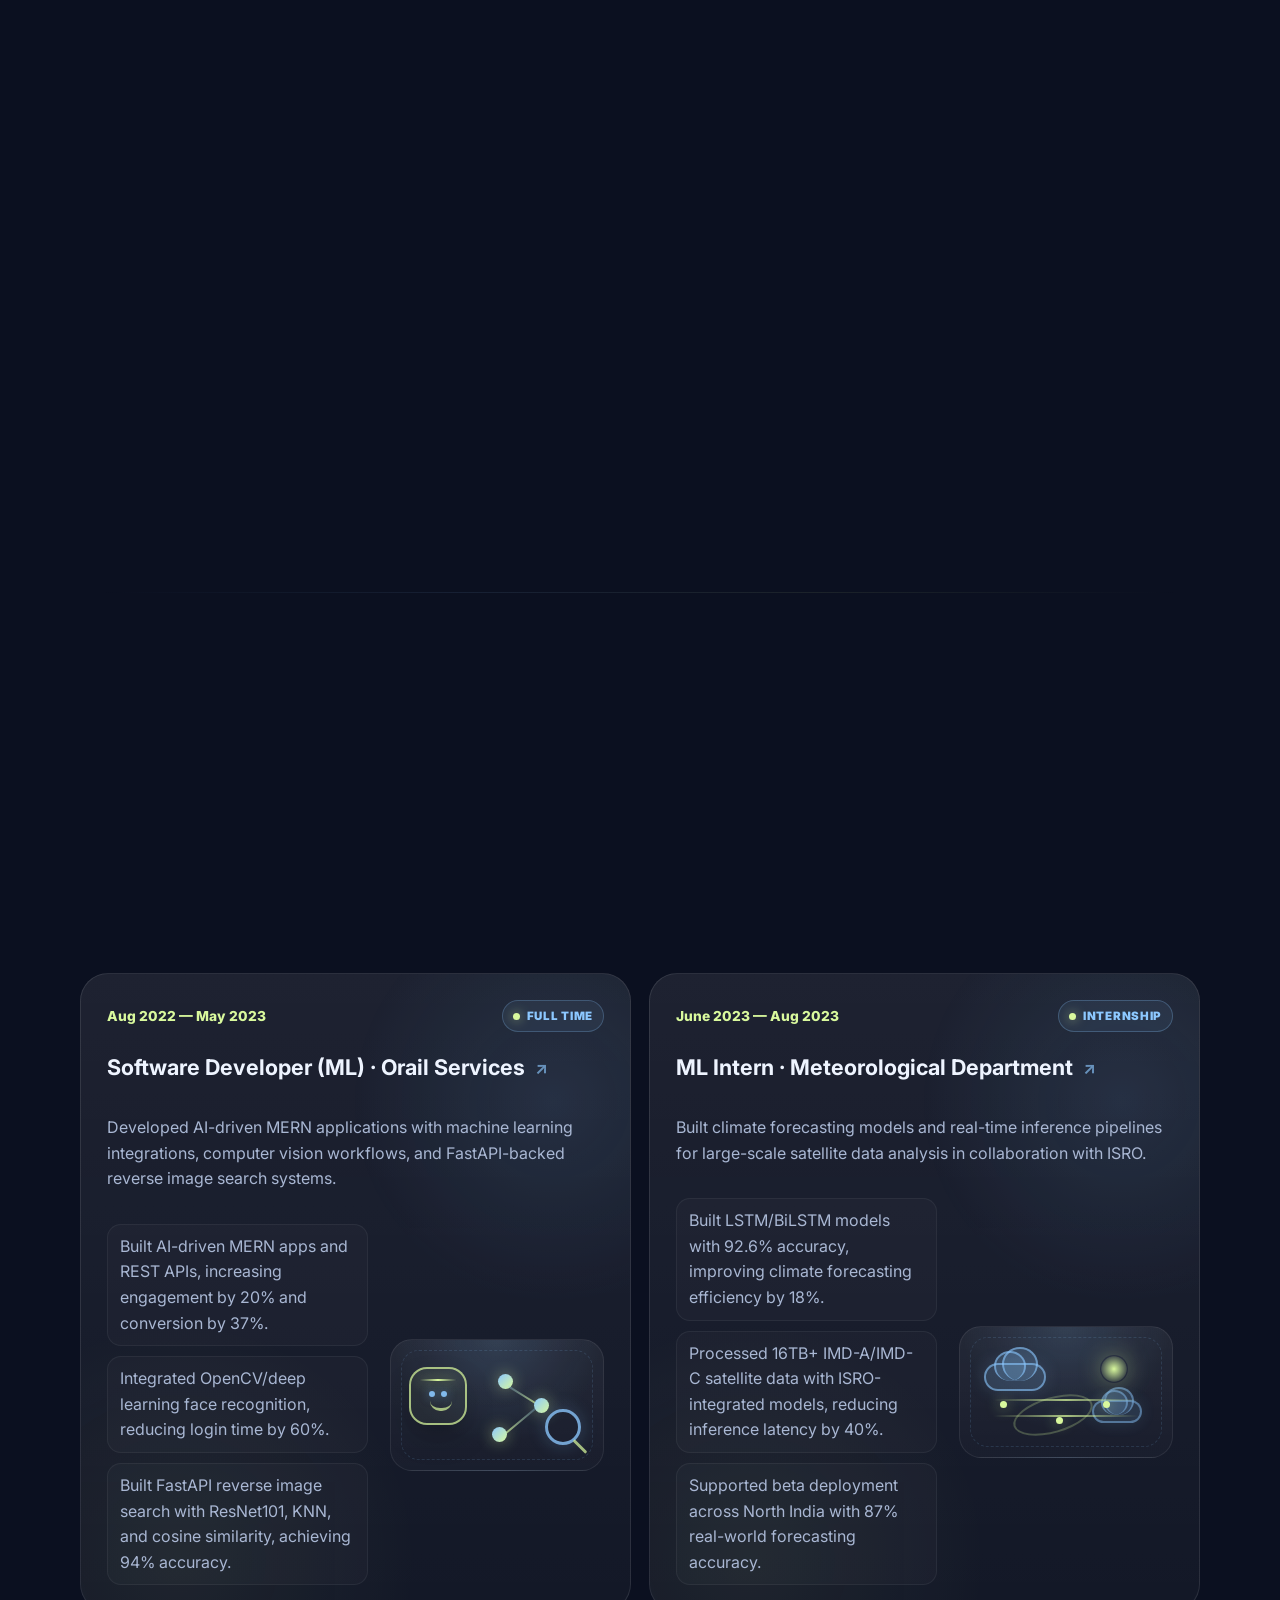
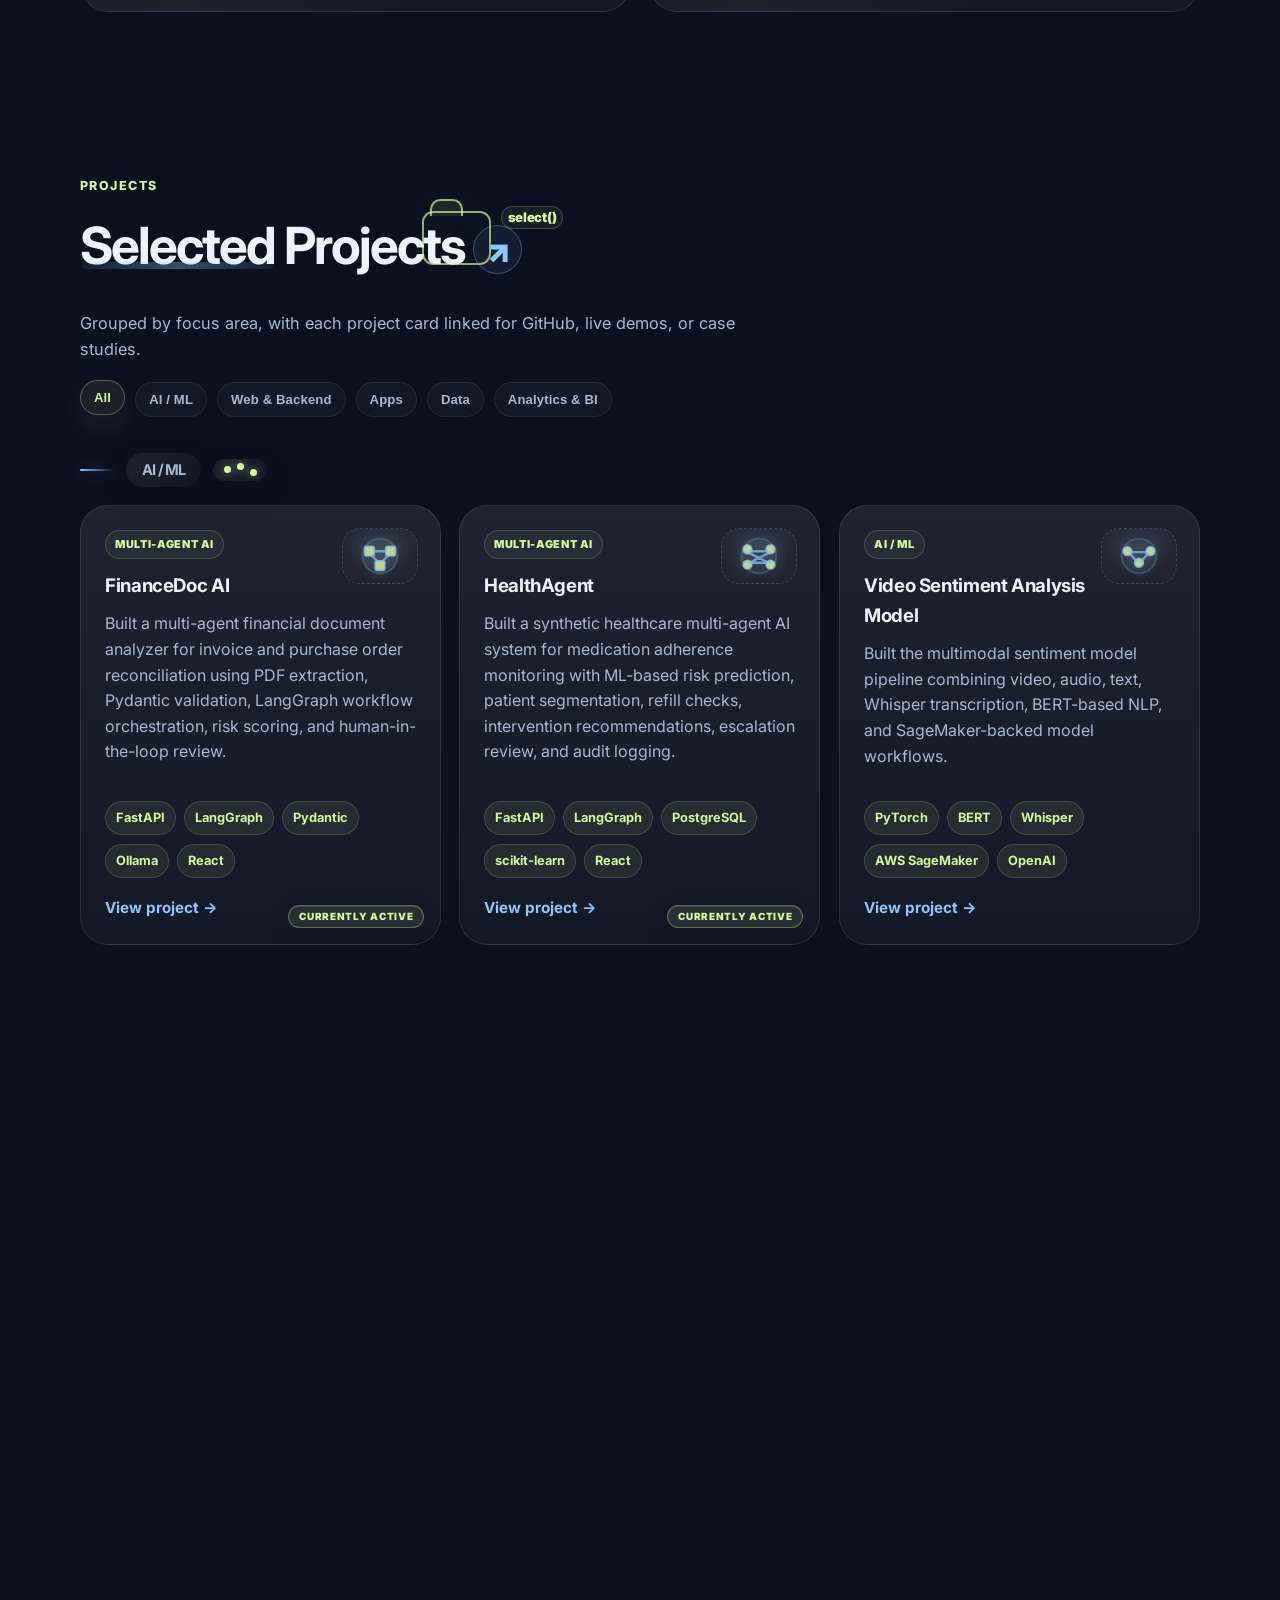
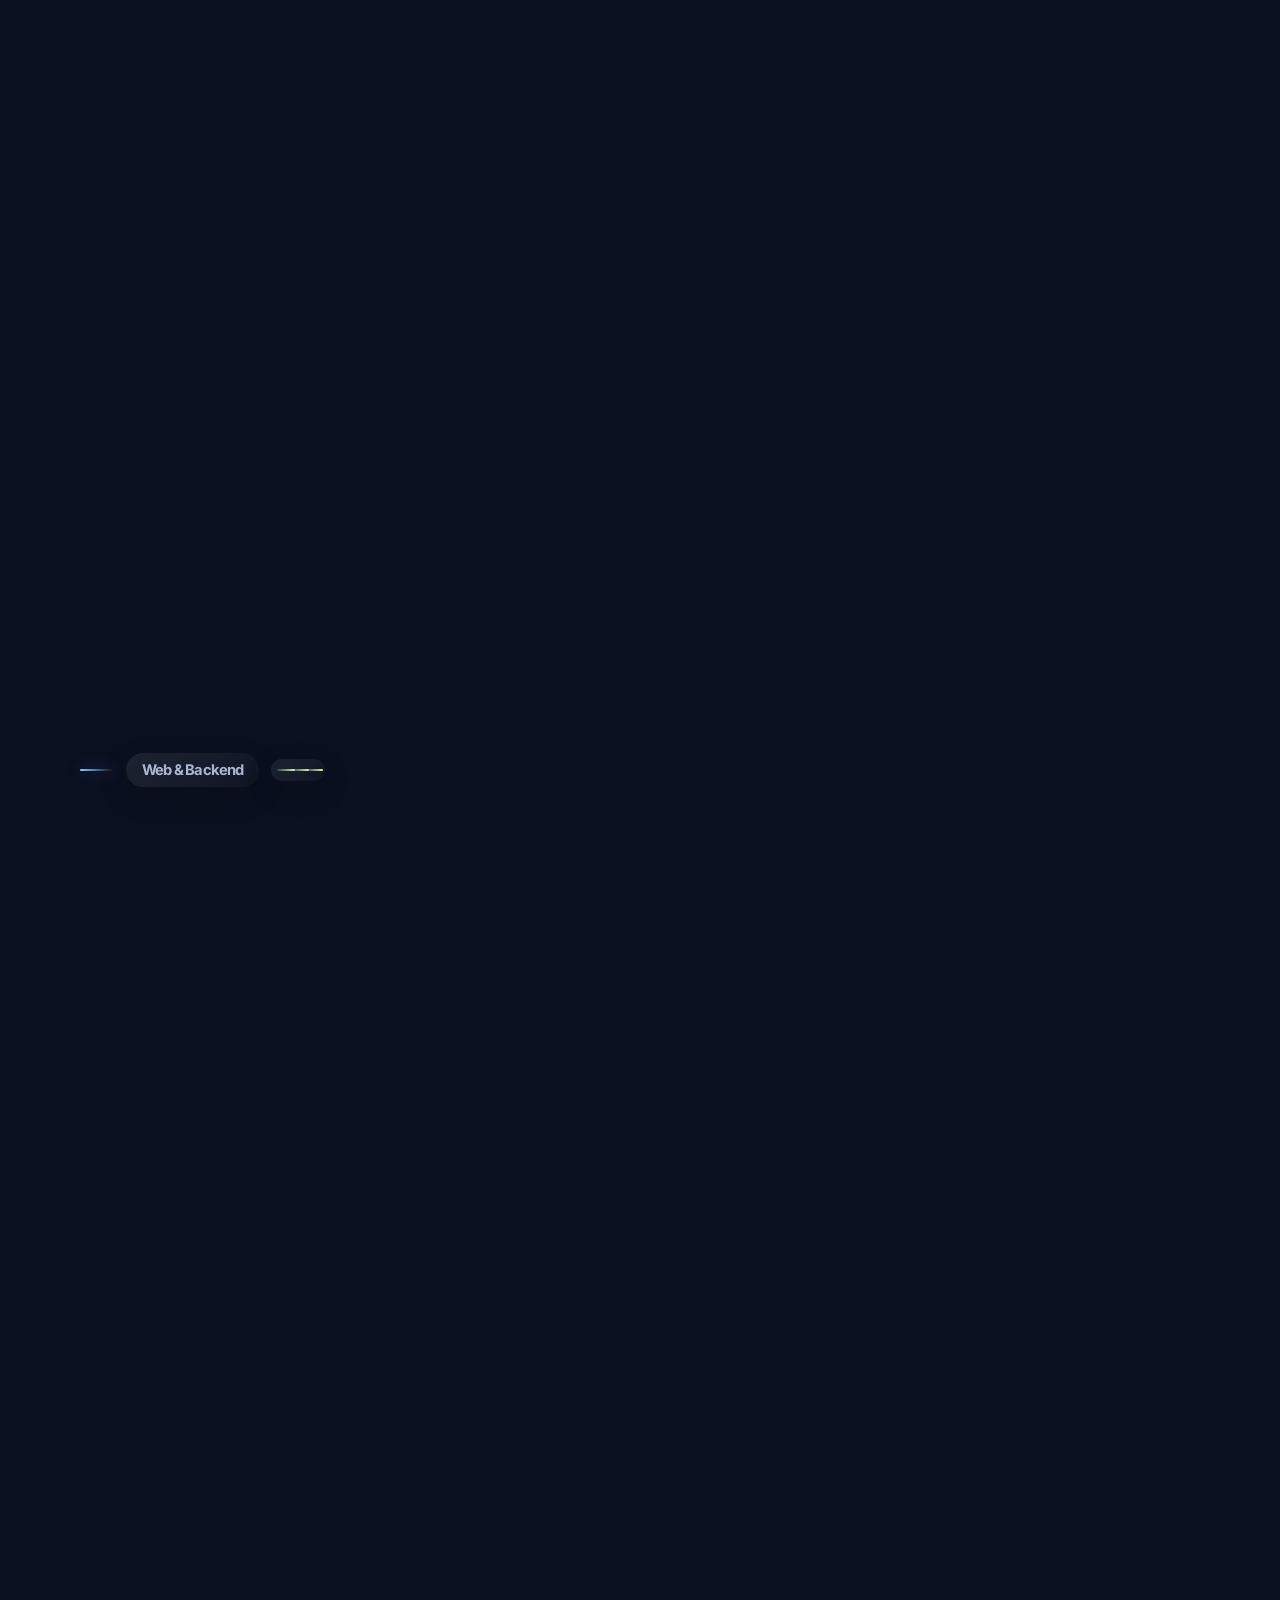
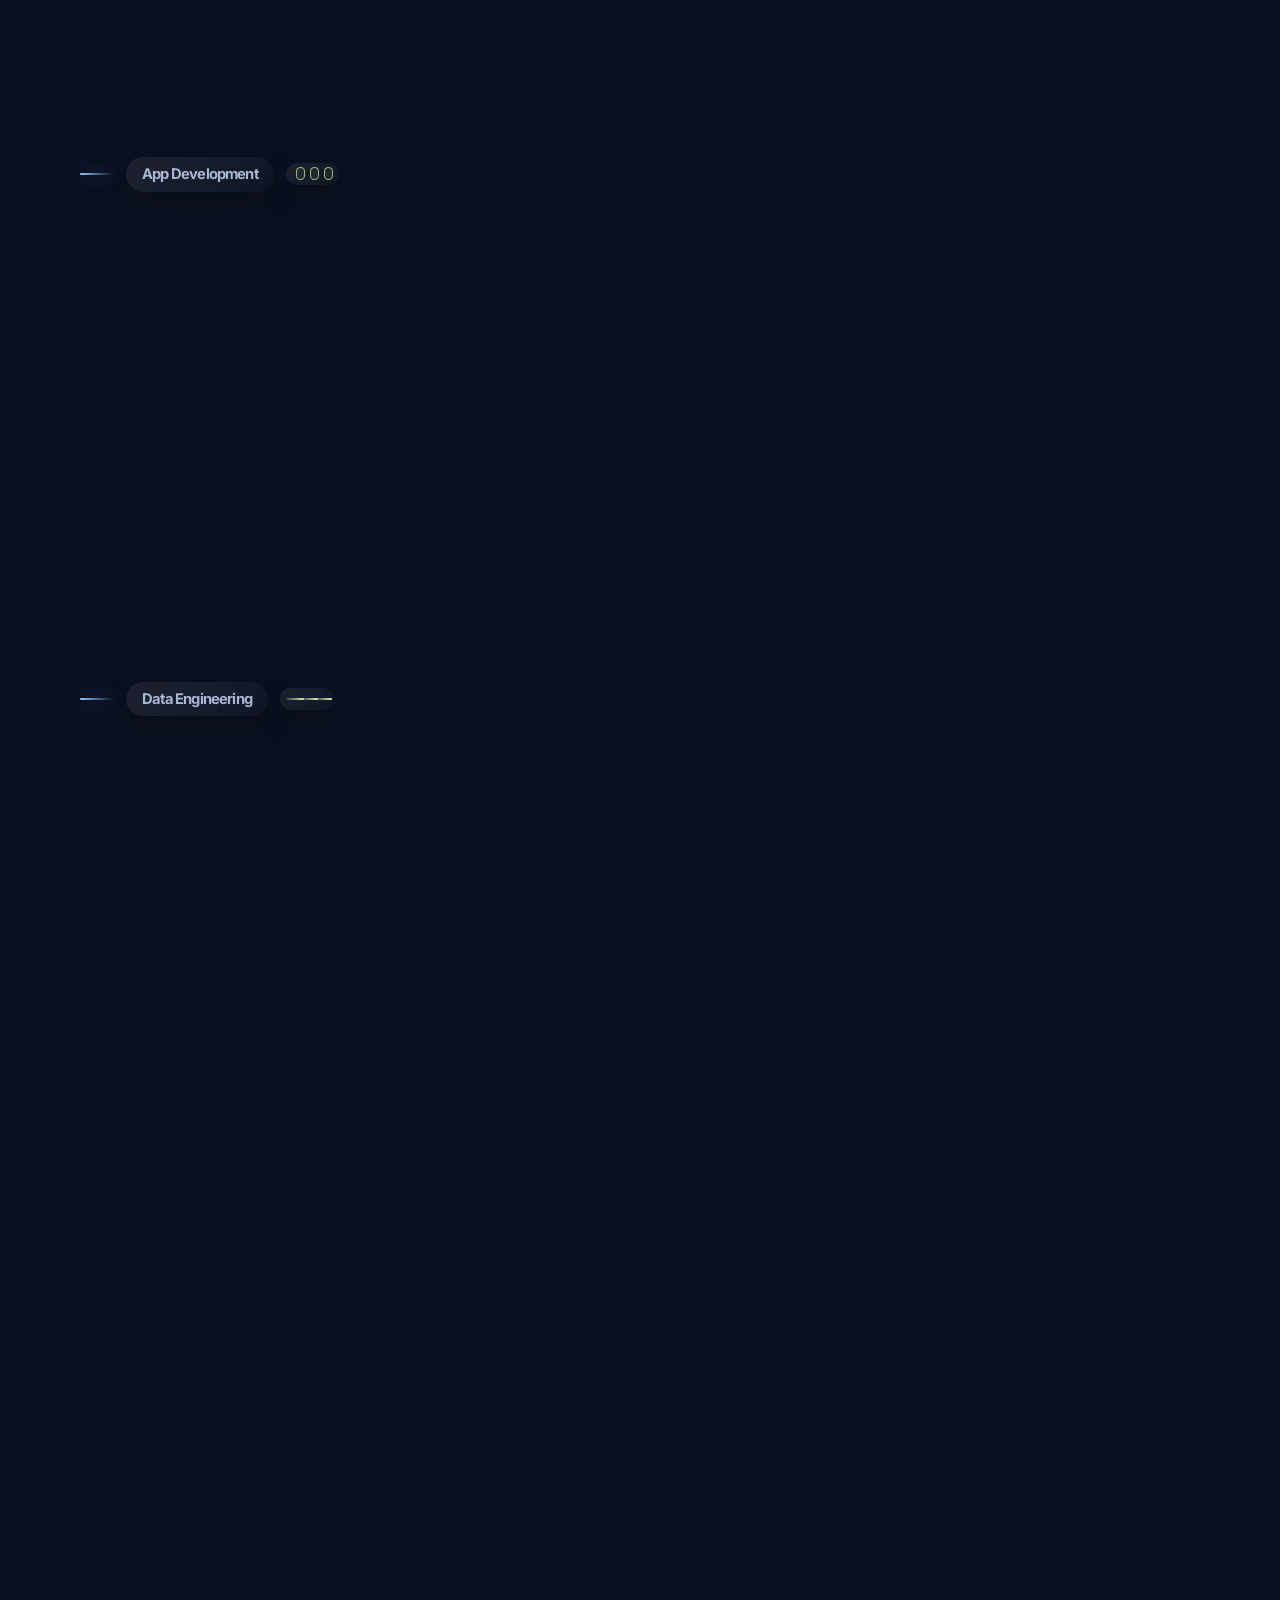
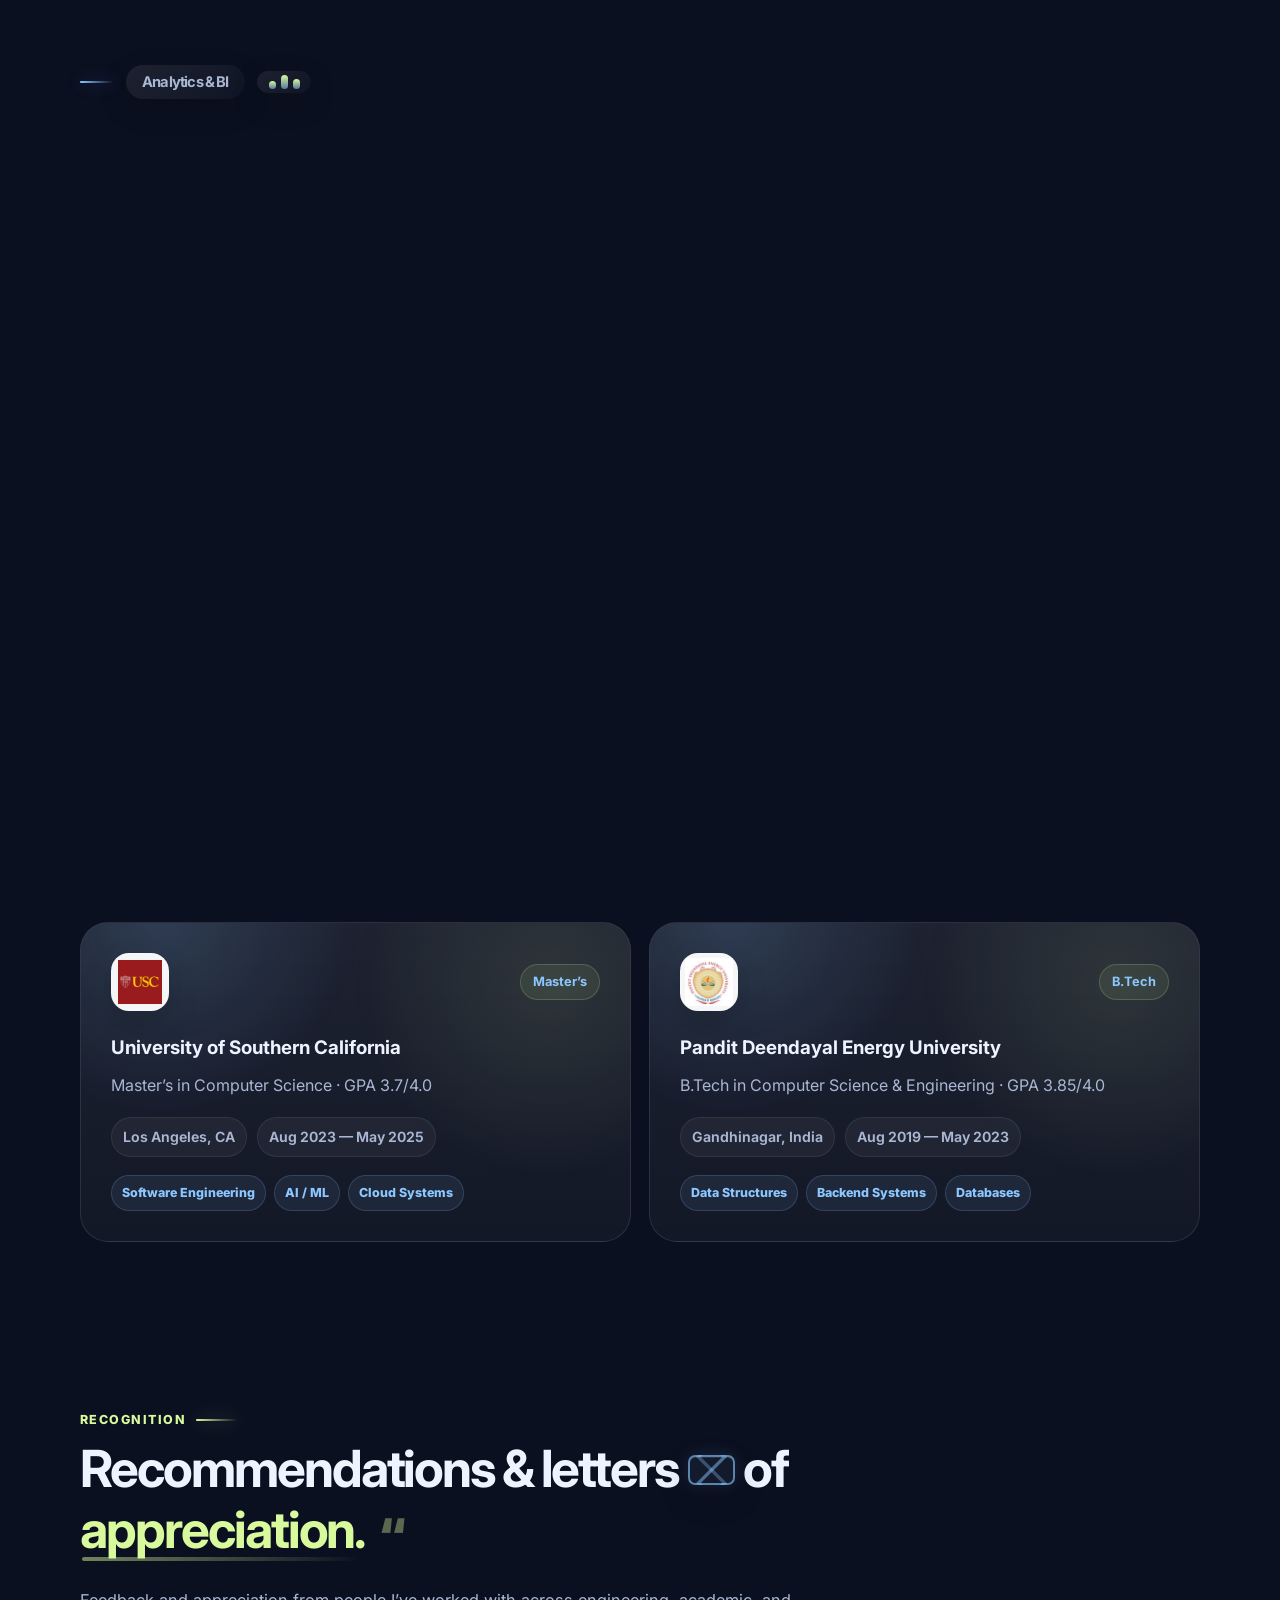
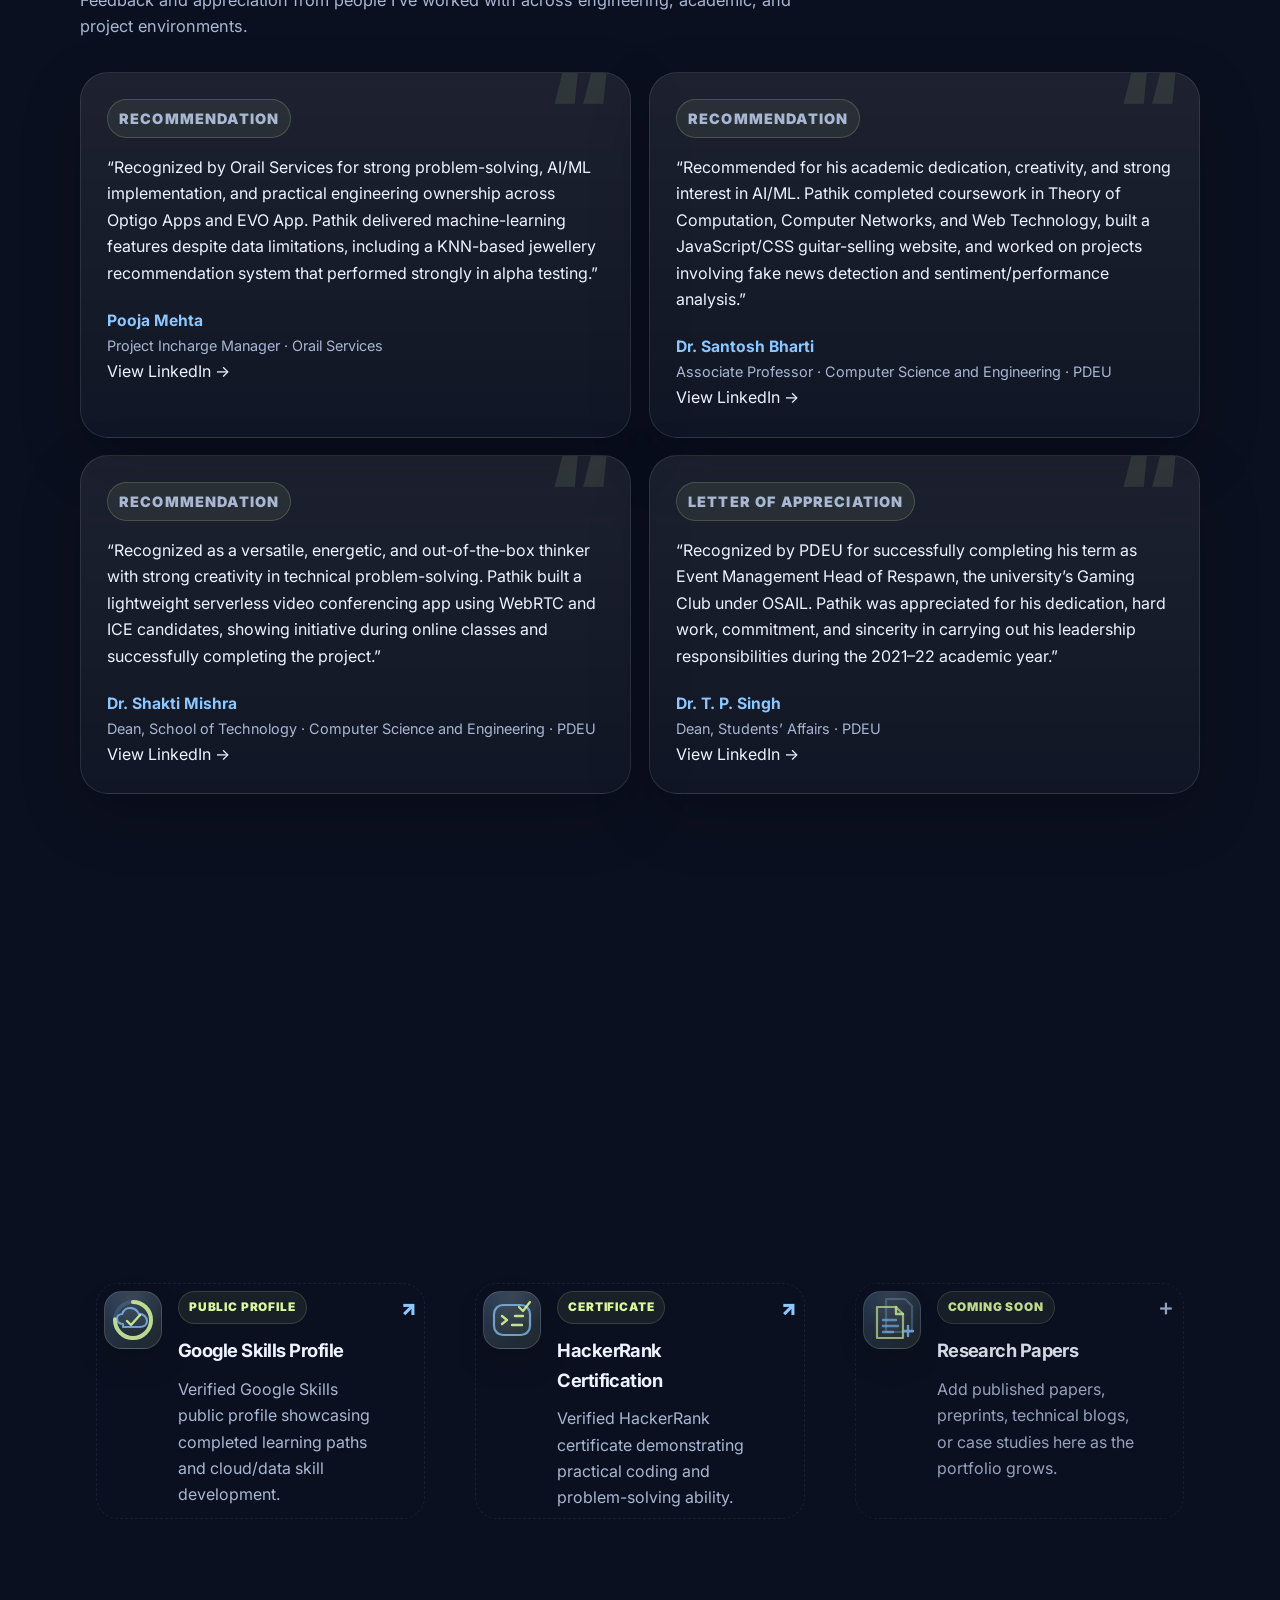
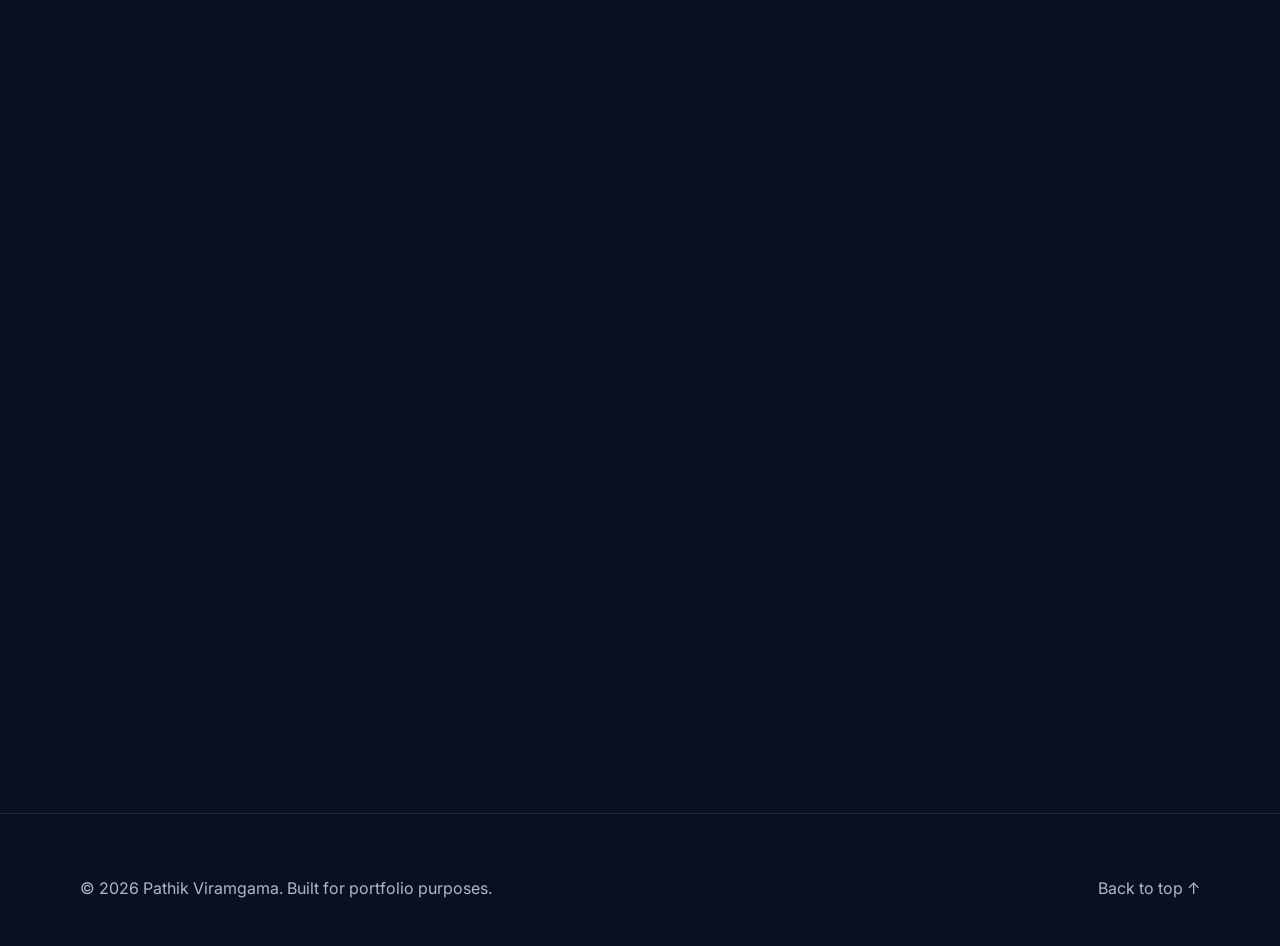
==== commit ceb446c5: "minor update in project sections" ====
--- a/index.html
+++ b/index.html
@@ -1011,10 +1011,8 @@
                 <span>Node.js</span>
                 <span>Clerk Auth</span>
                 <span>Redis Upstash</span>
-                <span>LLM APIs</span>
                 <span>Vercel</span>
                 <span>AES-256-GCM</span>
-                <span>OpenAI-Compatible</span>
               </div>
 
 
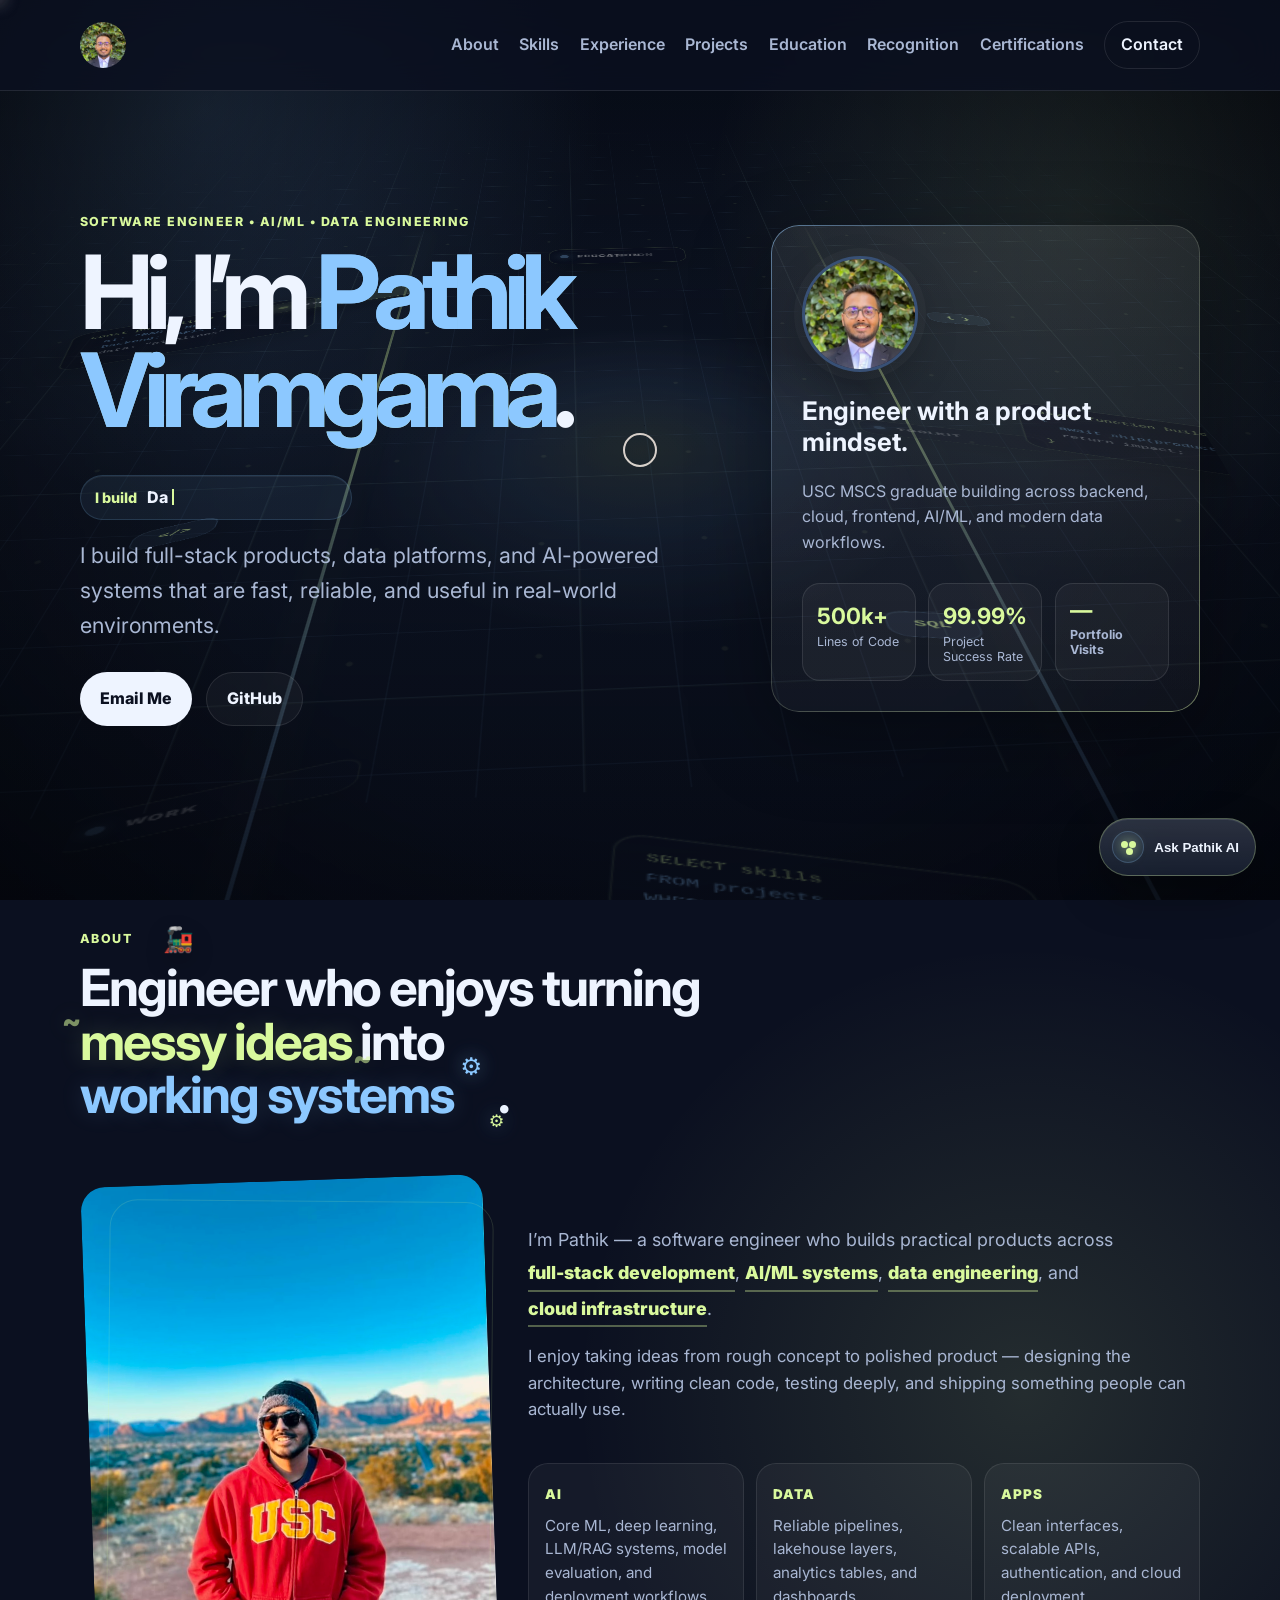
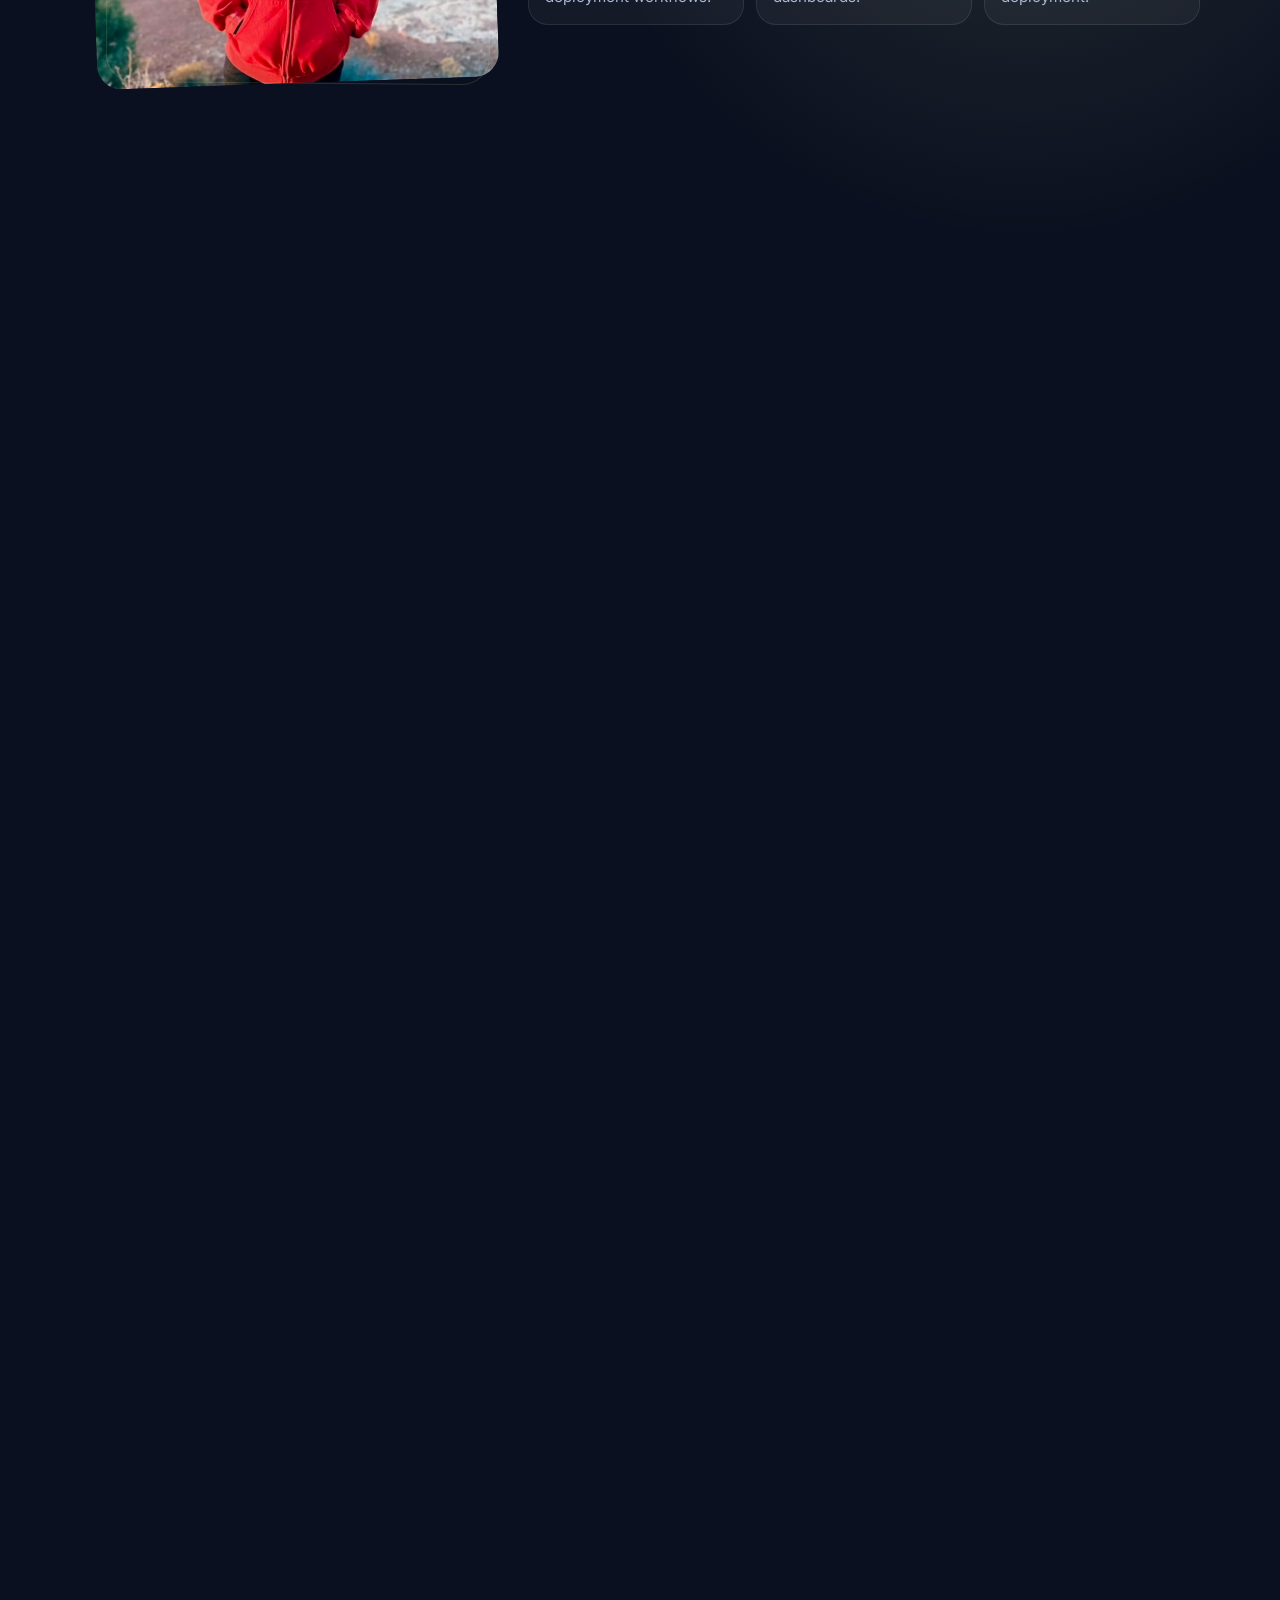
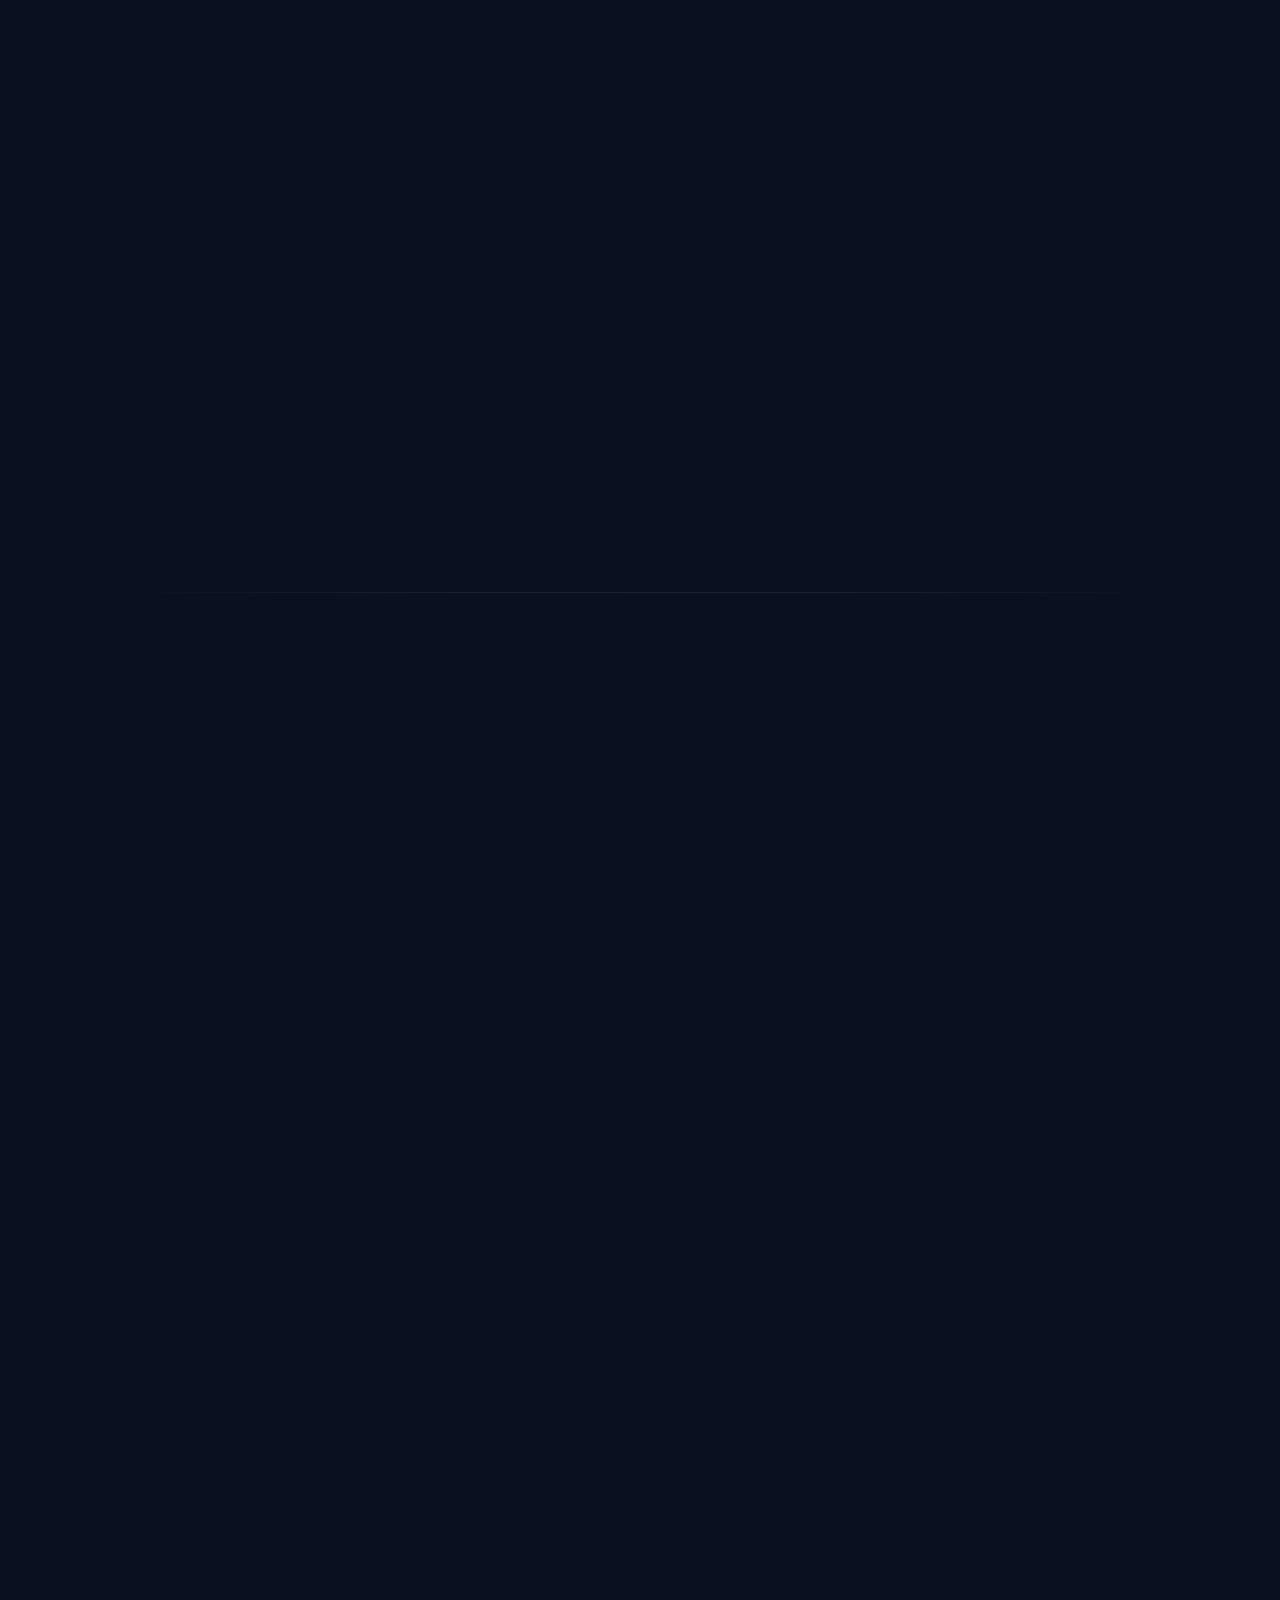
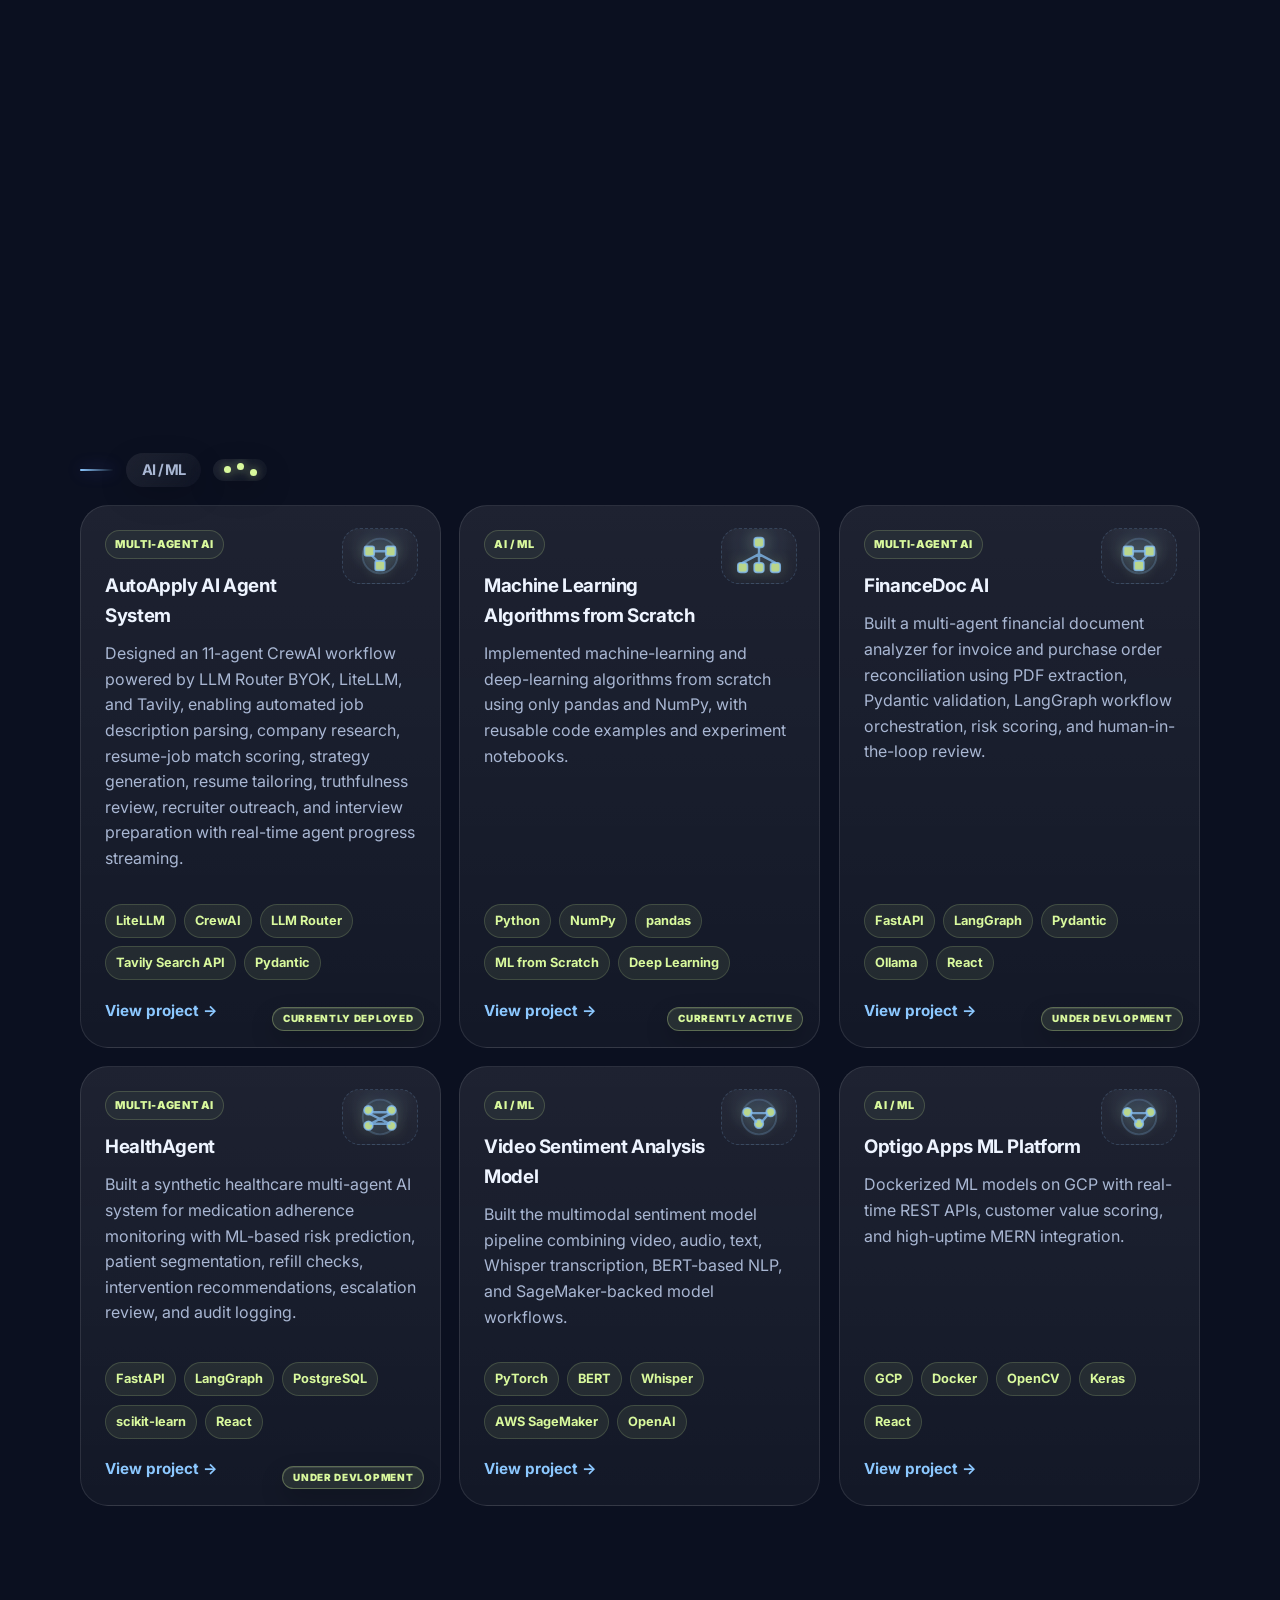
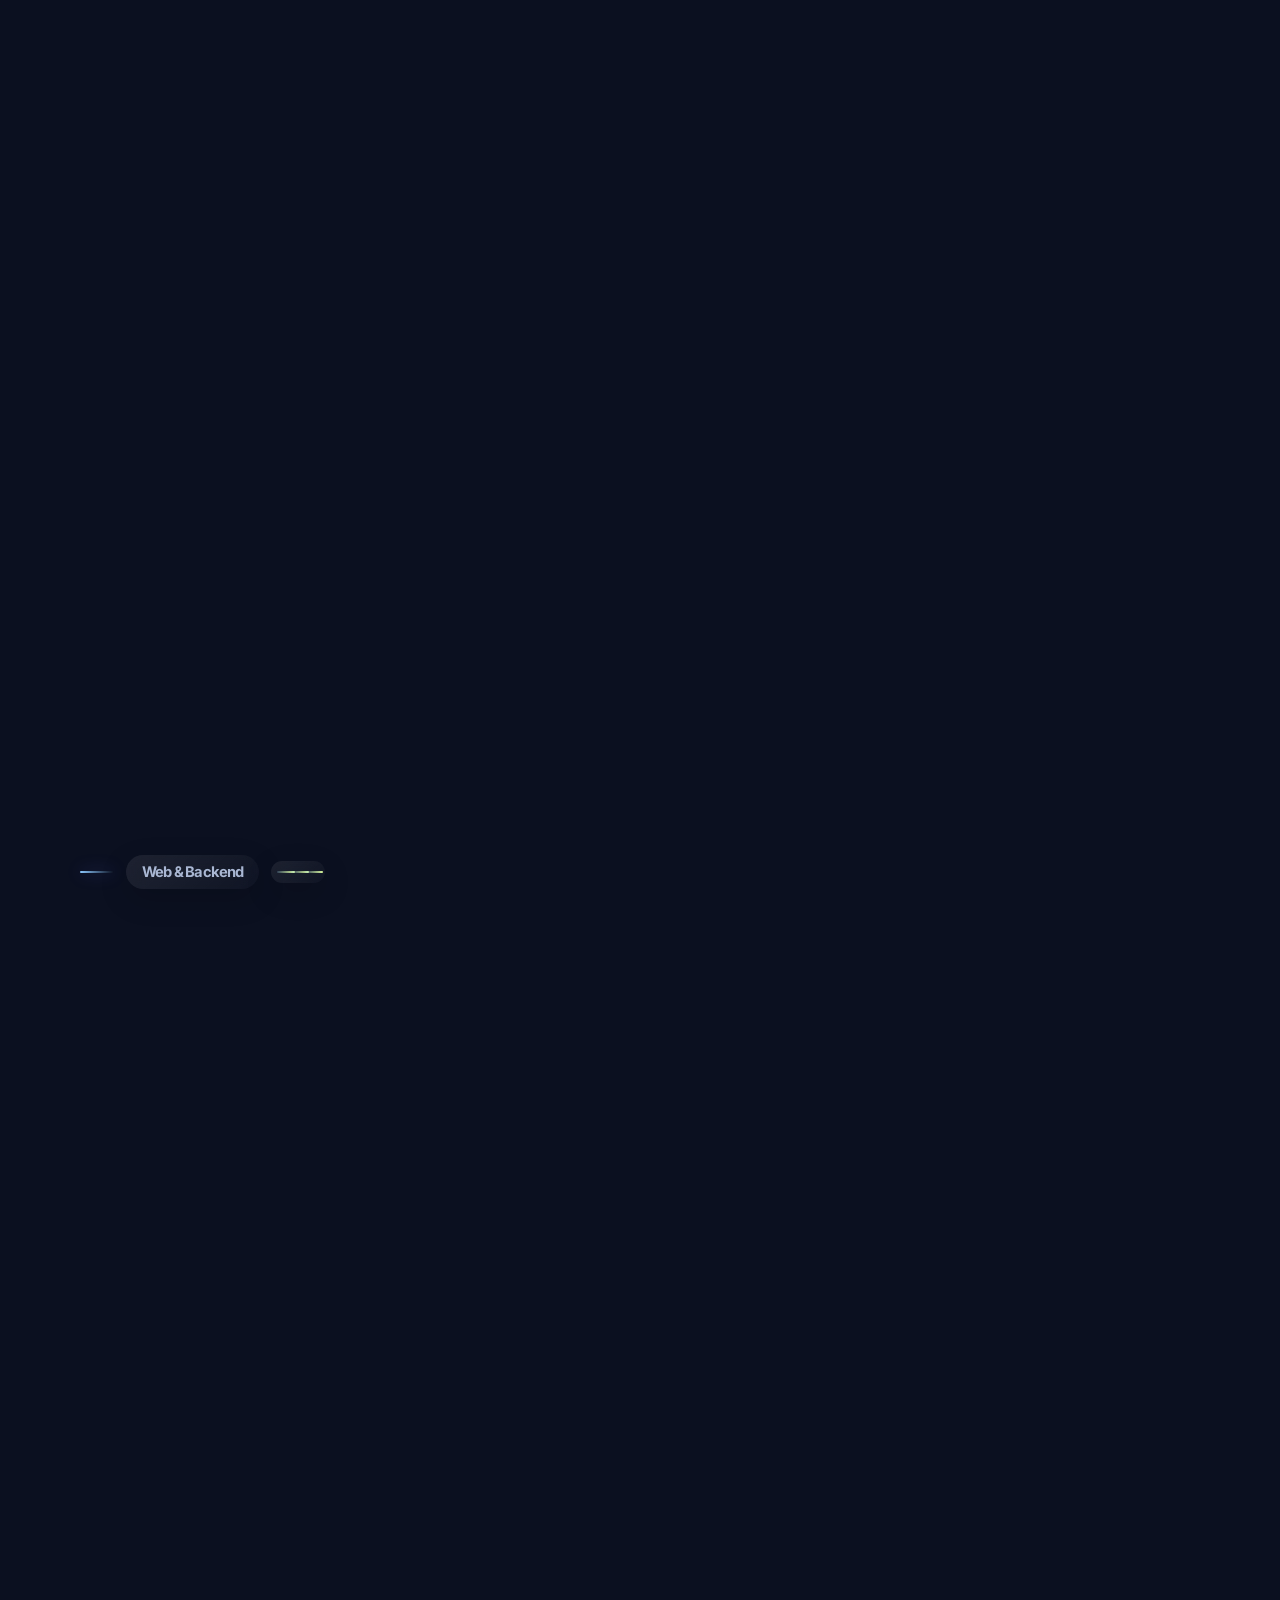
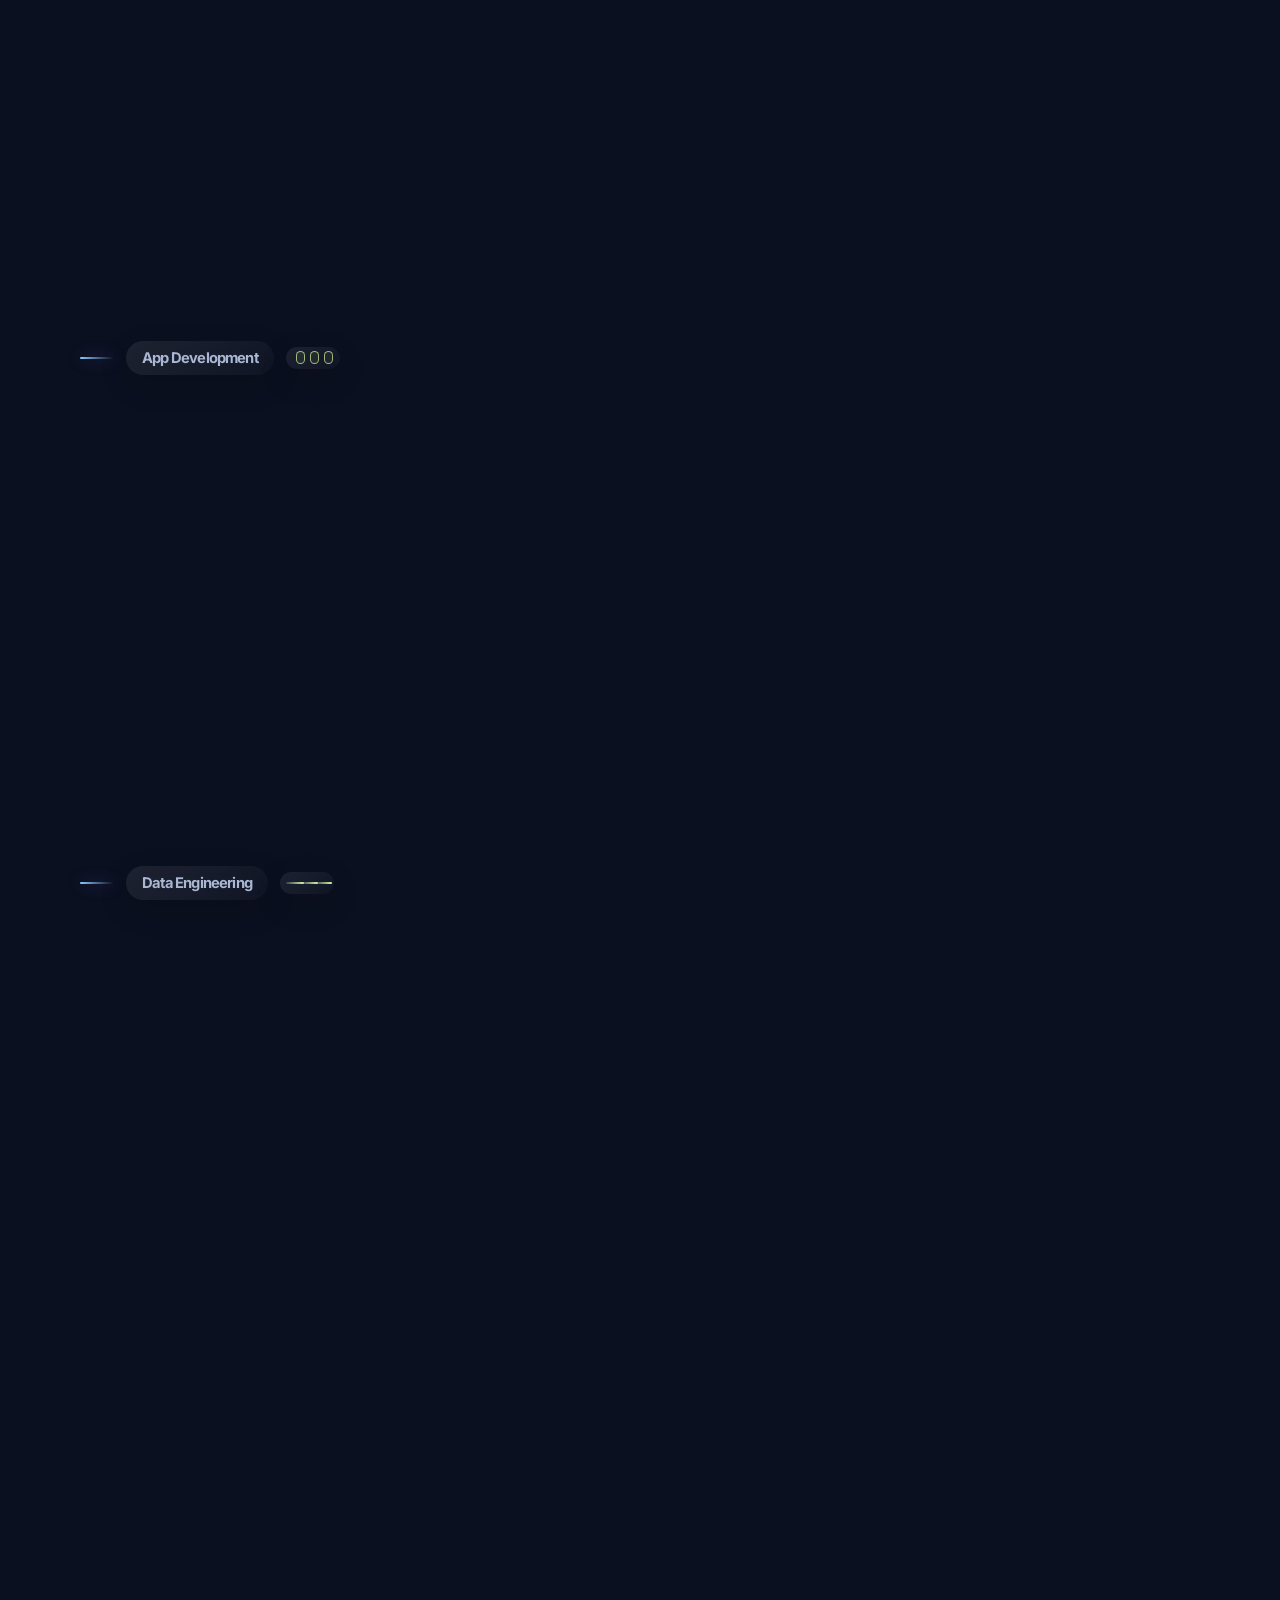
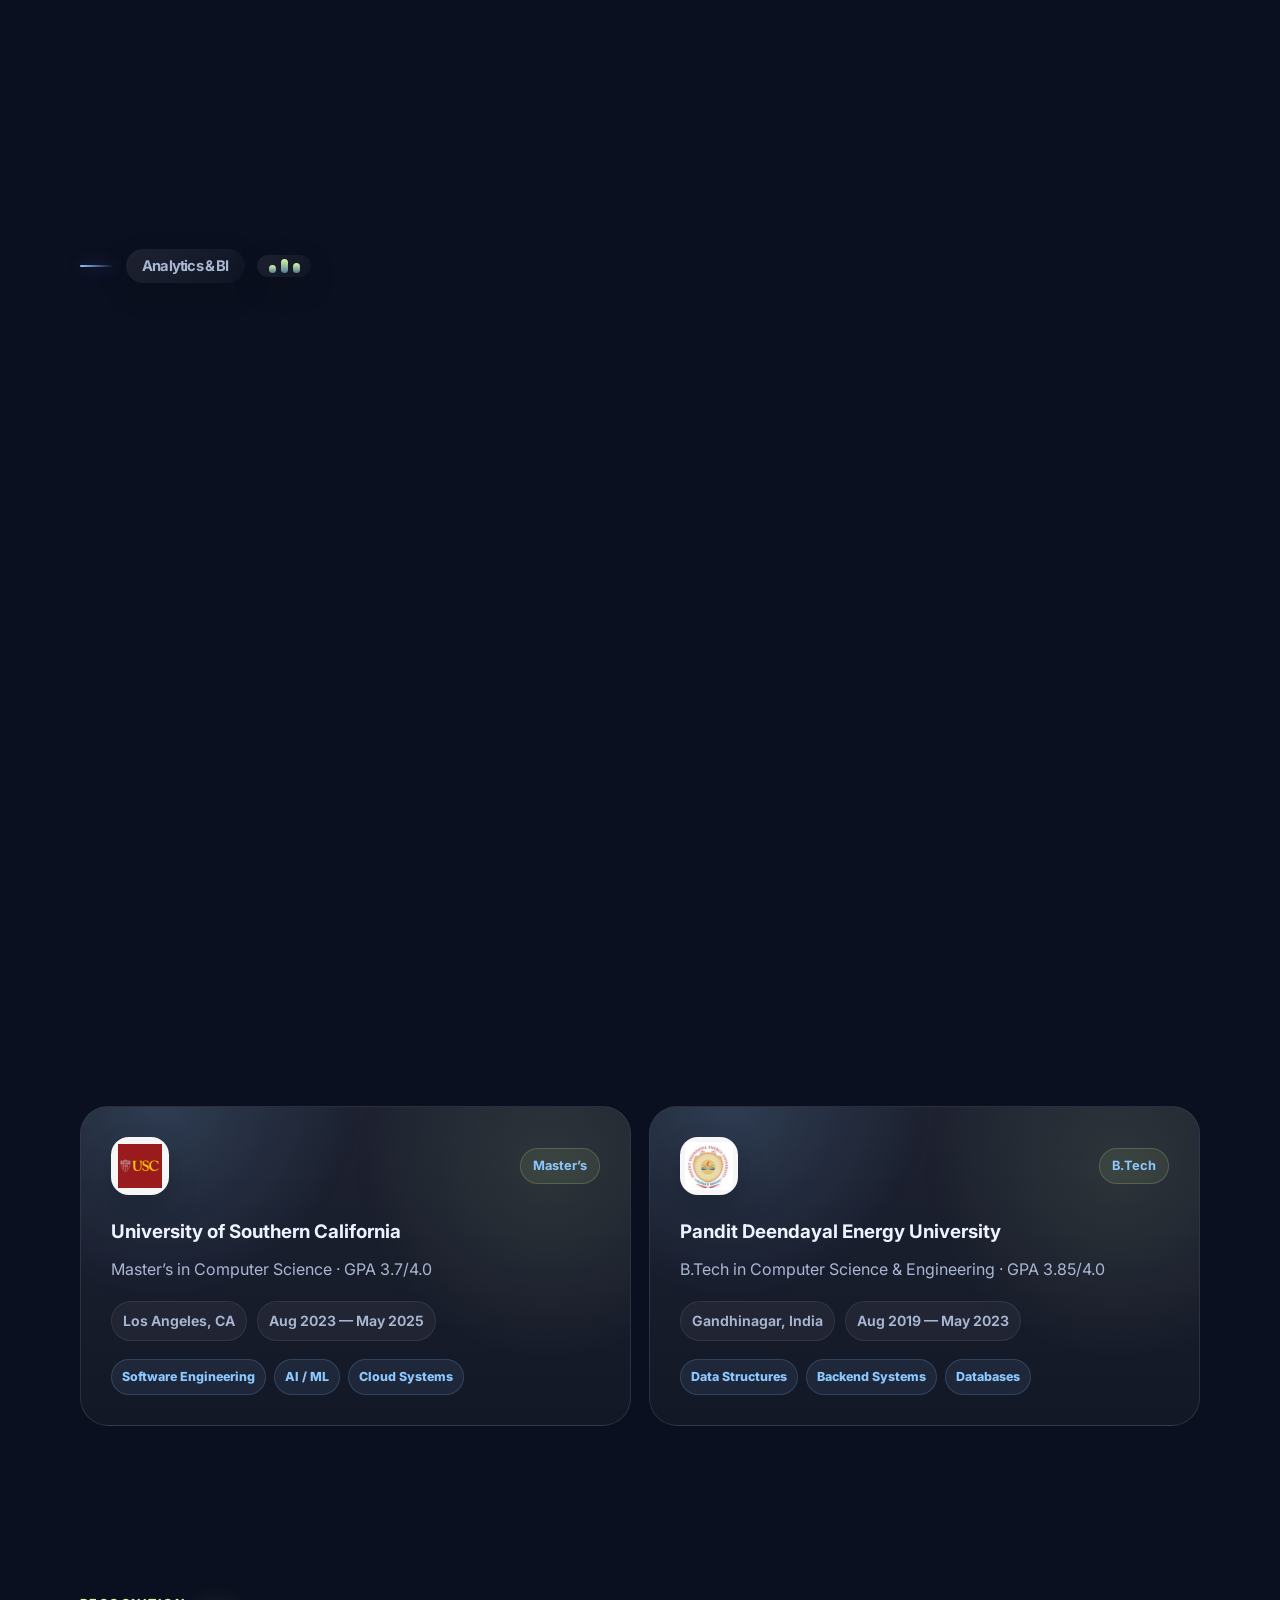
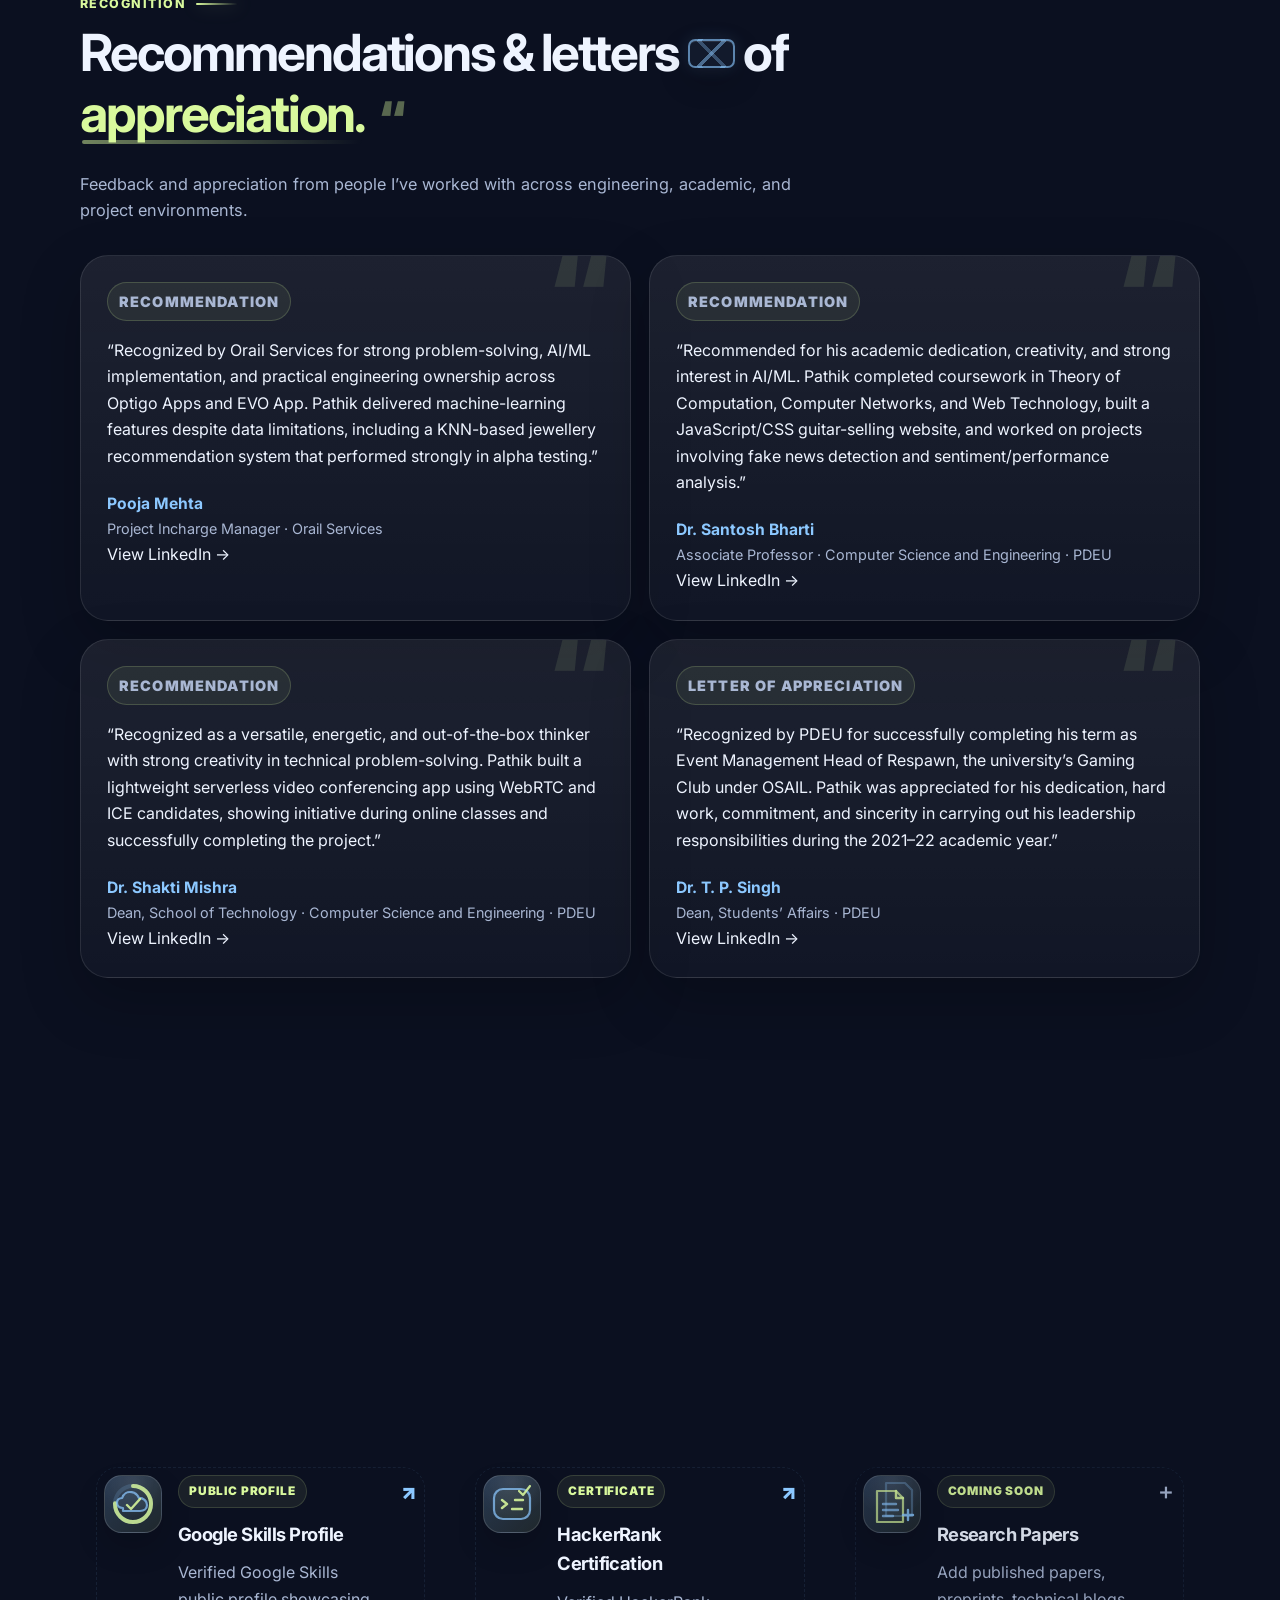
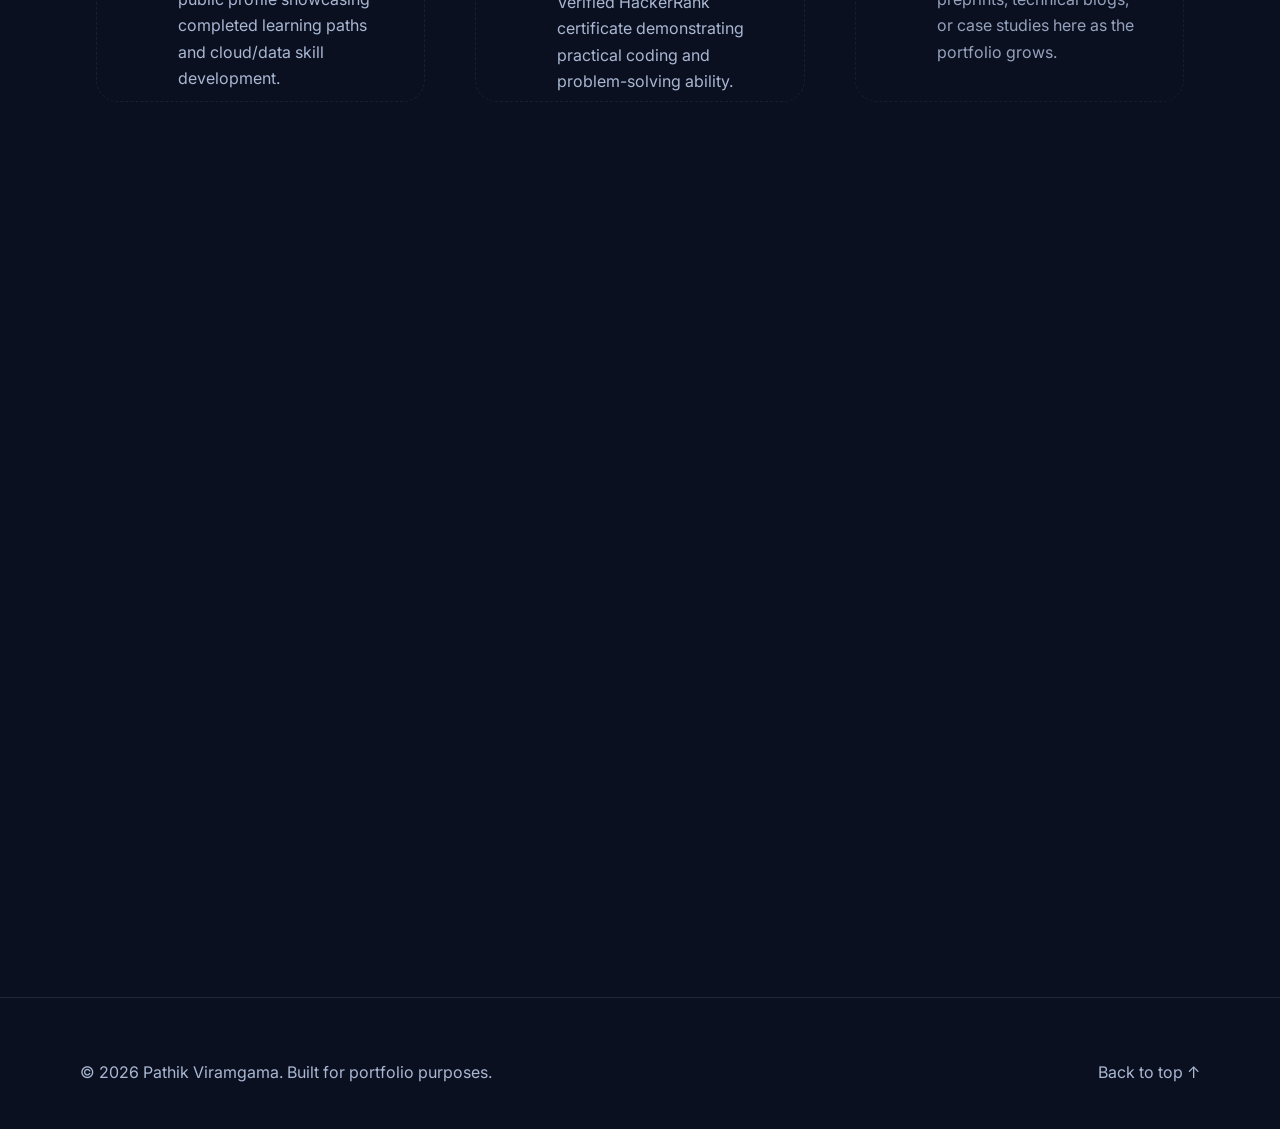
==== commit b39e8d81: "added comments and autoapplyAI" ====
--- a/index.html
+++ b/index.html
@@ -681,18 +681,61 @@
         </div>
       </div>
       <div class="project-sections projects-lab-grid">
+
+
+
         <div class="project-category cat-ai" data-project-group="ai-ml">
           <div class="project-category-heading">
             <h3><span>AI / ML</span><span class="project-category-scene cat-ai-scene"
                 aria-hidden="true"><i></i><i></i><i></i></span></h3>
           </div>
           <div class="project-grid">
-
-            <a class="project-card project-link project-card-lab archive-project visual-ai project-new" data-category="ai-ml"
-              href="https://github.com/Pr0fess0rOP/financedoc-analysis-agent"
-              data-project-link="PROJECT_LINK_FINANCEDOC_AI" target="_blank" rel="noreferrer"
-              aria-label="Open FinanceDoc AI project link">
+            <!-- ====================================================================AIML Projects========================================================== -->
+            <!-- AutoApply AI -->
+            <a class="project-card project-link project-card-lab archive-project visual-ai project-new" data-category="ai-ml" 
+              href="deployment-link-vercel"
+              data-project-link="PROJECT_LINK_AUTOAPPLYAI" target="_blank" rel="noreferrer"
+              aria-label="Open AutoApplyAI project link">
               <span class="project-badge">Multi-Agent AI</span>
+              <span class="project-status-badge">
+                Currently Deployed
+                <span class="project-status-tooltip">
+                  <span class="repository-tag" data-repo="Pr0fess0rOP/multiagent-autoapply-ai">
+                    Last updated: loading...
+                  </span>
+                </span>
+              </span>
+              <h3>AutoApply AI Agent System</h3>
+
+              <span class="project-preview project-preview-svg icon-ai" aria-hidden="true">
+                <svg class="semantic-svg semantic-ai" viewBox="0 0 72 54" aria-hidden="true" focusable="false">
+                  <circle class="svg-soft" cx="36" cy="27" r="18"></circle>
+                  <rect class="svg-node" x="20" y="17" width="10" height="10" rx="2"></rect>
+                  <rect class="svg-node" x="42" y="17" width="10" height="10" rx="2"></rect>
+                  <rect class="svg-node" x="31" y="32" width="10" height="10" rx="2"></rect>
+                  <path class="svg-line" d="M30 22 H42 M28 27 L33 32 M44 27 L39 32"></path>
+                </svg>
+              </span>
+
+              <p>Designed an 11-agent CrewAI workflow powered by LLM Router BYOK, LiteLLM, and Tavily, enabling automated job description parsing, company research, resume-job match 
+                scoring, strategy generation, resume tailoring, truthfulness review, recruiter outreach, and interview preparation with real-time agent progress streaming.</p>
+
+              <div class="tags">
+                <span>LiteLLM</span>
+                <span>CrewAI</span>
+                <span>LLM Router</span>
+                <span>Tavily Search API</span>
+                <span>Pydantic</span>
+              </div>
+
+              <span class="project-cta">View project →</span>
+            </a>
+            <!-- Machine Learning Algorithms from Scratch -->
+            <a class="project-card project-link project-card-lab archive-project visual-logic project-new" data-category="ai-ml"
+              href="https://github.com/Pr0fess0rOP/ML-Scratch-Coding"
+              data-project-link="PROJECT_LINK_ML_ALGORITHMS_SCRATCH" target="_blank" rel="noreferrer"
+              aria-label="Open Machine Learning Algorithms from Scratch GitHub project">
+              <span class="project-badge">AI / ML</span>
               <span class="project-status-badge">
                 Currently Active
                 <span class="project-status-tooltip">
@@ -701,6 +744,36 @@
                   </span>
                 </span>
               </span>
+              <h3>Machine Learning Algorithms from Scratch</h3>
+              <span class="project-preview project-preview-svg icon-tree" aria-hidden="true">
+                <svg class="semantic-svg semantic-tree" viewBox="0 0 72 54" aria-hidden="true" focusable="false">
+                  <rect class="svg-node-square" x="31" y="8" width="10" height="10" rx="3"></rect>
+                  <rect class="svg-node-square" x="14" y="34" width="10" height="10" rx="3"></rect>
+                  <rect class="svg-node-square" x="31" y="34" width="10" height="10" rx="3"></rect>
+                  <rect class="svg-node-square" x="48" y="34" width="10" height="10" rx="3"></rect>
+                  <path class="svg-line" d="M36 18 V25 M36 25 L19 34 M36 25 V34 M36 25 L53 34"></path>
+                </svg>
+              </span>
+              <p>Implemented machine-learning and deep-learning algorithms from scratch using only pandas and NumPy,
+                with reusable code examples and experiment notebooks.</p>
+              <div class="tags"><span>Python</span><span>NumPy</span><span>pandas</span><span>ML from
+                  Scratch</span><span>Deep Learning</span></div>
+              <span class="project-cta">View project →</span>
+            </a>
+            <!-- FinanceDoc AI -->
+            <a class="project-card project-link project-card-lab archive-project visual-ai project-new" data-category="ai-ml"
+              href="https://github.com/Pr0fess0rOP/financedoc-analysis-agent"
+              data-project-link="PROJECT_LINK_FINANCEDOC_AI" target="_blank" rel="noreferrer"
+              aria-label="Open FinanceDoc AI project link">
+              <span class="project-badge">Multi-Agent AI</span>
+              <span class="project-status-badge">
+                Under Devlopment
+                <span class="project-status-tooltip">
+                  <span class="repository-tag" data-repo="Pr0fess0rOP/ML-Scratch-Coding">
+                    Last updated: loading...
+                  </span>
+                </span>
+              </span>
               <h3>FinanceDoc AI</h3>
 
               <span class="project-preview project-preview-svg icon-ai" aria-hidden="true">
@@ -727,13 +800,14 @@
 
               <span class="project-cta">View project →</span>
             </a>
+            <!-- HealthAgent -->
             <a class="project-card project-link project-card-lab archive-project visual-ai project-new" data-category="ai-ml"
               href="https://github.com/Pr0fess0rOP/healthcare-adherence-agent"
               data-project-link="PROJECT_LINK_HEALTHAGENT" target="_blank" rel="noreferrer"
               aria-label="Open HealthAgent project link">
               <span class="project-badge">Multi-Agent AI</span>
               <span class="project-status-badge">
-                Currently Active
+                Under Devlopment
                 <span class="project-status-tooltip">
                   <span class="repository-tag" data-repo="Pr0fess0rOP/healthcare-adherence-agent">
                     Last updated: loading...
@@ -767,7 +841,7 @@
 
               <span class="project-cta">View project →</span>
             </a>
-
+            <!-- Video Sentiment Analysis Model -->
             <a class="project-card project-link project-card-lab archive-project visual-ai" data-category="ai-ml"
               href="https://github.com/Pr0fess0rOP/video-sentiment-project"
               data-project-link="PROJECT_LINK_VIDEO_SENTIMENT_ANALYSIS_MODEL" target="_blank" rel="noreferrer"
@@ -789,6 +863,7 @@
                   SageMaker</span><span>OpenAI</span></div>
               <span class="project-cta">View project →</span>
             </a>
+            <!-- Optigo Apps ML Platform -->
             <a class="project-card project-link project-card-lab archive-project visual-ai" data-category="ai-ml"
               href="https://www.optigoapps.com/" data-project-link="PROJECT_LINK_OPTIGO_ML_PLATFORM" target="_blank"
               rel="noreferrer" aria-label="Open Optigo Apps ML Platform project link">
@@ -810,6 +885,31 @@
               </div>
               <span class="project-cta">View project →</span>
             </a>
+            <!-- Customer Rating ML System -->
+            <a class="project-card project-link project-card-lab archive-project visual-ai" data-category="ai-ml"
+              href="https://github.com/Pr0fess0rOP/customer-rating"
+              data-project-link="PROJECT_LINK_CUSTOMER_RATING_SYSTEM" target="_blank" rel="noreferrer"
+              aria-label="Open Customer Rating ML System project link">
+              <span class="project-badge">AI / ML</span>
+              <h3>Customer Rating ML System</h3>
+              <span class="project-preview project-preview-svg icon-ai" aria-hidden="true">
+                <svg class="semantic-svg semantic-ai" viewBox="0 0 72 54" aria-hidden="true" focusable="false">
+                  <circle class="svg-soft" cx="36" cy="27" r="18"></circle>
+                  <circle class="svg-node" cx="24" cy="22" r="4.5"></circle>
+                  <circle class="svg-node" cx="48" cy="22" r="4.5"></circle>
+                  <circle class="svg-node" cx="36" cy="34" r="4.5"></circle>
+                  <path class="svg-line" d="M28 23 H44 M27 25 L33 32 M45 25 L39 32"></path>
+                </svg>
+              </span>
+              <p>Developed a machine-learning prototype to predict customer quality scores from order activity, category
+                spend, pricing, labor charges, and commercial metrics for prioritization decisions.</p>
+              <div class="tags">
+                <span>Python</span><span>Jupyter</span><span>pandas</span><span>scikit-learn</span><span>SVR</span><span>Random
+                  Forest</span>
+              </div>
+              <span class="project-cta">View project →</span>
+            </a>
+            <!-- Reverse Image Search -->
             <a class="project-card project-link project-card-lab archive-project visual-image-search"
               data-category="ai-ml" href="https://github.com/Pr0fess0rOP/project-airis-initial"
               data-project-link="PROJECT_LINK_REVERSE_IMAGE_SEARCH" target="_blank" rel="noreferrer"
@@ -833,6 +933,7 @@
               </div>
               <span class="project-cta">View project →</span>
             </a>
+            <!-- Future Air Pollution Prediction -->
             <a class="project-card project-link project-card-lab archive-project visual-forecast" data-category="ai-ml"
               href="https://drive.google.com/drive/u/1/folders/1skk8u0rF7axJl7iY3fUTHEXAen5cofhO"
               data-project-link="PROJECT_LINK_FUTURE_AIR_POLLUTION_PREDICTION" target="_blank" rel="noreferrer"
@@ -855,27 +956,7 @@
                   Series</span><span>Python</span></div>
               <span class="project-cta">View project →</span>
             </a>
-            <a class="project-card project-link project-card-lab archive-project visual-logic" data-category="ai-ml"
-              href="#" data-project-link="PROJECT_LINK_HIDDEN_MARKOV_MODELS_SCRATCH" target="_blank" rel="noreferrer"
-              aria-label="Open Hidden Markov Models from Scratch project link">
-              <span class="project-badge">AI / ML</span>
-              <h3>Hidden Markov Models from Scratch</h3>
-              <span class="project-preview project-preview-svg icon-tree" aria-hidden="true">
-                <svg class="semantic-svg semantic-tree" viewBox="0 0 72 54" aria-hidden="true" focusable="false">
-                  <rect class="svg-node-square" x="31" y="8" width="10" height="10" rx="3"></rect>
-                  <rect class="svg-node-square" x="14" y="34" width="10" height="10" rx="3"></rect>
-                  <rect class="svg-node-square" x="31" y="34" width="10" height="10" rx="3"></rect>
-                  <rect class="svg-node-square" x="48" y="34" width="10" height="10" rx="3"></rect>
-                  <path class="svg-line" d="M36 18 V25 M36 25 L19 34 M36 25 V34 M36 25 L53 34"></path>
-                </svg>
-              </span>
-              <p>Implemented Hidden Markov Models from scratch using NumPy, pandas, and JSON, with a mathematical
-                walkthrough of the model logic and code implementation.</p>
-              <div class="tags">
-                <span>Python</span><span>NumPy</span><span>pandas</span><span>JSON</span><span>HMM</span>
-              </div>
-              <span class="project-cta">View project →</span>
-            </a>
+            <!-- Fake News Classification Comparative Study -->
             <a class="project-card project-link project-card-lab archive-project visual-classifier"
               data-category="ai-ml" href="#" data-project-link="PROJECT_LINK_FAKE_NEWS_COMPARATIVE_STUDY"
               target="_blank" rel="noreferrer"
@@ -898,6 +979,7 @@
               </div>
               <span class="project-cta">View project →</span>
             </a>
+            <!-- Fake News Classification Novel Approach -->
             <a class="project-card project-link project-card-lab archive-project visual-classifier"
               data-category="ai-ml" href="#" data-project-link="PROJECT_LINK_FAKE_NEWS_NOVEL_APPROACH" target="_blank"
               rel="noreferrer" aria-label="Open Fake News Classification Novel Approach project link">
@@ -918,58 +1000,8 @@
                   Analysis</span><span>Python</span></div>
               <span class="project-cta">View project →</span>
             </a>
-            <a class="project-card project-link project-card-lab archive-project visual-logic project-new" data-category="ai-ml"
-              href="https://github.com/Pr0fess0rOP/ML-Scratch-Coding"
-              data-project-link="PROJECT_LINK_ML_ALGORITHMS_SCRATCH" target="_blank" rel="noreferrer"
-              aria-label="Open Machine Learning Algorithms from Scratch GitHub project">
-              <span class="project-badge">AI / ML</span>
-              <span class="project-status-badge">
-                Currently Active
-                <span class="project-status-tooltip">
-                  <span class="repository-tag" data-repo="Pr0fess0rOP/ML-Scratch-Coding">
-                    Last updated: loading...
-                  </span>
-                </span>
-              </span>
-              <h3>Machine Learning Algorithms from Scratch</h3>
-              <span class="project-preview project-preview-svg icon-tree" aria-hidden="true">
-                <svg class="semantic-svg semantic-tree" viewBox="0 0 72 54" aria-hidden="true" focusable="false">
-                  <rect class="svg-node-square" x="31" y="8" width="10" height="10" rx="3"></rect>
-                  <rect class="svg-node-square" x="14" y="34" width="10" height="10" rx="3"></rect>
-                  <rect class="svg-node-square" x="31" y="34" width="10" height="10" rx="3"></rect>
-                  <rect class="svg-node-square" x="48" y="34" width="10" height="10" rx="3"></rect>
-                  <path class="svg-line" d="M36 18 V25 M36 25 L19 34 M36 25 V34 M36 25 L53 34"></path>
-                </svg>
-              </span>
-              <p>Implemented machine-learning and deep-learning algorithms from scratch using only pandas and NumPy,
-                with reusable code examples and experiment notebooks.</p>
-              <div class="tags"><span>Python</span><span>NumPy</span><span>pandas</span><span>ML from
-                  Scratch</span><span>Deep Learning</span></div>
-              <span class="project-cta">View project →</span>
-            </a>
-            <a class="project-card project-link project-card-lab archive-project visual-ai" data-category="ai-ml"
-              href="https://github.com/Pr0fess0rOP/customer-rating"
-              data-project-link="PROJECT_LINK_CUSTOMER_RATING_SYSTEM" target="_blank" rel="noreferrer"
-              aria-label="Open Customer Rating ML System project link">
-              <span class="project-badge">AI / ML</span>
-              <h3>Customer Rating ML System</h3>
-              <span class="project-preview project-preview-svg icon-ai" aria-hidden="true">
-                <svg class="semantic-svg semantic-ai" viewBox="0 0 72 54" aria-hidden="true" focusable="false">
-                  <circle class="svg-soft" cx="36" cy="27" r="18"></circle>
-                  <circle class="svg-node" cx="24" cy="22" r="4.5"></circle>
-                  <circle class="svg-node" cx="48" cy="22" r="4.5"></circle>
-                  <circle class="svg-node" cx="36" cy="34" r="4.5"></circle>
-                  <path class="svg-line" d="M28 23 H44 M27 25 L33 32 M45 25 L39 32"></path>
-                </svg>
-              </span>
-              <p>Developed a machine-learning prototype to predict customer quality scores from order activity, category
-                spend, pricing, labor charges, and commercial metrics for prioritization decisions.</p>
-              <div class="tags">
-                <span>Python</span><span>Jupyter</span><span>pandas</span><span>scikit-learn</span><span>SVR</span><span>Random
-                  Forest</span>
-              </div>
-              <span class="project-cta">View project →</span>
-            </a>
+            
+            
           </div>
         </div>
         <div class="project-category cat-web" data-project-group="web-backend">
@@ -978,12 +1010,55 @@
                 aria-hidden="true"><i></i><i></i><i></i></span></h3>
           </div>
           <div class="project-grid">
+            <!-- ====================================================================Web Projects========================================================== -->
+            <!-- AutoApply AI SaaS-->
+            <a class="project-card project-link project-card-lab archive-project visual-ai project-new" data-category="ai-ml" 
+              href="deployment-link-vercel"
+              data-project-link="PROJECT_LINK_AUTOAPPLYAI" target="_blank" rel="noreferrer"
+              aria-label="Open AutoApplyAI project link">
+              <span class="project-badge">Multi-Agent AI</span>
+              <span class="project-status-badge">
+                Currently Deployed
+                <span class="project-status-tooltip">
+                  <span class="repository-tag" data-repo="Pr0fess0rOP/multiagent-autoapply-ai">
+                    Last updated: loading...
+                  </span>
+                </span>
+              </span>
+              <h3>AutoApply AI SaaS Platform</h3>
+
+              <span class="project-preview project-preview-svg icon-ai" aria-hidden="true">
+                <svg class="semantic-svg semantic-ai" viewBox="0 0 72 54" aria-hidden="true" focusable="false">
+                  <circle class="svg-soft" cx="36" cy="27" r="18"></circle>
+                  <rect class="svg-node" x="20" y="17" width="10" height="10" rx="2"></rect>
+                  <rect class="svg-node" x="42" y="17" width="10" height="10" rx="2"></rect>
+                  <rect class="svg-node" x="31" y="32" width="10" height="10" rx="2"></rect>
+                  <path class="svg-line" d="M30 22 H42 M28 27 L33 32 M44 27 L39 32"></path>
+                </svg>
+              </span>
+
+              <p>Built a full-stack SaaS-style job application platform using React, Vite, FastAPI, Neon PostgreSQL, Stripe, JWT auth, and Google OAuth, supporting user accounts, 
+                credit-based usage, resume/JD uploads, payment-based credit purchases, saved job history, live progress UI, and DOCX/PDF/Markdown exports.</p>
+
+              <div class="tags">
+                <span>React+Vite</span>
+                <span>FastAPI</span>
+                <span>Pydantic</span>
+                <span>Stripe</span>
+                <span>NeonDB</span>
+                <span>Vercel</span>
+                <span>Render</span>
+              </div>
+
+              <span class="project-cta">View project →</span>
+            </a>
+            <!-- LLM Router -->
             <a class="project-card project-link project-card-lab archive-project visual-api project-new" data-category="web-backend"
               href="https://llm-router-lime.vercel.app/" data-project-link="PROJECT_LINK_LLM_ROUTER"
               target="_blank" rel="noreferrer" aria-label="Open LLM Router project link">
               <span class="project-badge">Web</span>
               <span class="project-status-badge">
-                Currently Active
+                Currently Deployed
                 <span class="project-status-tooltip">
                     <span class="repository-tag" data-repo="Pr0fess0rOP/llm-router">
                     Last updated: loading...
@@ -1018,6 +1093,7 @@
 
               <span class="project-cta">View project →</span>
             </a>
+            <!-- VibeCheck Anti-Cheat Interview Backend -->
             <a class="project-card project-link project-card-lab archive-project visual-api" data-category="web-backend"
               href="https://www.vibesea.com/" data-project-link="PROJECT_LINK_VIBECHECK_BACKEND" target="_blank"
               rel="noreferrer" aria-label="Open VibeCheck Anti-Cheat Interview Backend project link">
@@ -1038,6 +1114,7 @@
                   S3</span><span>Cognito</span><span>Stripe</span></div>
               <span class="project-cta">View project →</span>
             </a>
+            <!-- Video Sentiment Analysis Website -->
             <a class="project-card project-link project-card-lab archive-project visual-website"
               data-category="web-backend" href="https://github.com/Pr0fess0rOP/video-sentiment-project"
               data-project-link="PROJECT_LINK_VIDEO_SENTIMENT_ANALYSIS_WEBSITE" target="_blank" rel="noreferrer"
@@ -1059,6 +1136,7 @@
               </div>
               <span class="project-cta">View project →</span>
             </a>
+            <!-- Stock Trading Platform Website -->
             <a class="project-card project-link project-card-lab archive-project visual-trading"
               data-category="web-backend" href="https://youtu.be/ocW2re6Y9m0"
               data-project-link="PROJECT_LINK_STOCK_TRADING_WEBSITE" target="_blank" rel="noreferrer"
@@ -1079,7 +1157,6 @@
                   Atlas</span><span>Node.js</span><span>Express</span><span>Web App</span></div>
               <span class="project-cta">View project →</span>
             </a>
-
           </div>
         </div>
         <div class="project-category cat-app" data-project-group="app-dev">
@@ -1088,6 +1165,7 @@
                 aria-hidden="true"><i></i><i></i><i></i></span></h3>
           </div>
           <div class="project-grid">
+            <!-- ====================================================================APP Projects========================================================== -->
             <a class="project-card project-link project-card-lab archive-project visual-trading" data-category="app-dev"
               href="https://youtu.be/ocW2re6Y9m0" data-project-link="PROJECT_LINK_STOCK_TRADING_PLATFORM"
               target="_blank" rel="noreferrer" aria-label="Open Stock Trading Platform project link">
@@ -1146,7 +1224,6 @@
               </div>
               <span class="project-cta">View project →</span>
             </a>
-
           </div>
         </div>
         <div class="project-category cat-data" data-project-group="data-eng">
@@ -1155,6 +1232,7 @@
                 aria-hidden="true"><i></i><i></i><i></i></span></h3>
           </div>
           <div class="project-grid">
+            <!-- ====================================================================DATA Projects========================================================== -->
             <a class="project-card project-link project-card-lab archive-project visual-data project-new" data-category="data-eng"
               href="#" data-project-link="PROJECT_LINK_AZURE_HEALTHCARE_LAKEHOUSE" target="_blank" rel="noreferrer"
               aria-label="Open Azure Healthcare Lakehouse Pipeline project link">
@@ -1285,6 +1363,7 @@
                 aria-hidden="true"><i></i><i></i><i></i></span></h3>
           </div>
           <div class="project-grid">
+            <!-- ====================================================================ANALYTICS Projects========================================================== -->
             <a class="project-card project-link project-card-lab archive-project visual-bi" data-category="analytics-bi"
               href="#" data-project-link="PROJECT_LINK_INDIA_ELECTION_POWERBI" target="_blank" rel="noreferrer"
               aria-label="Open India Election Results Power BI Dashboard project link">
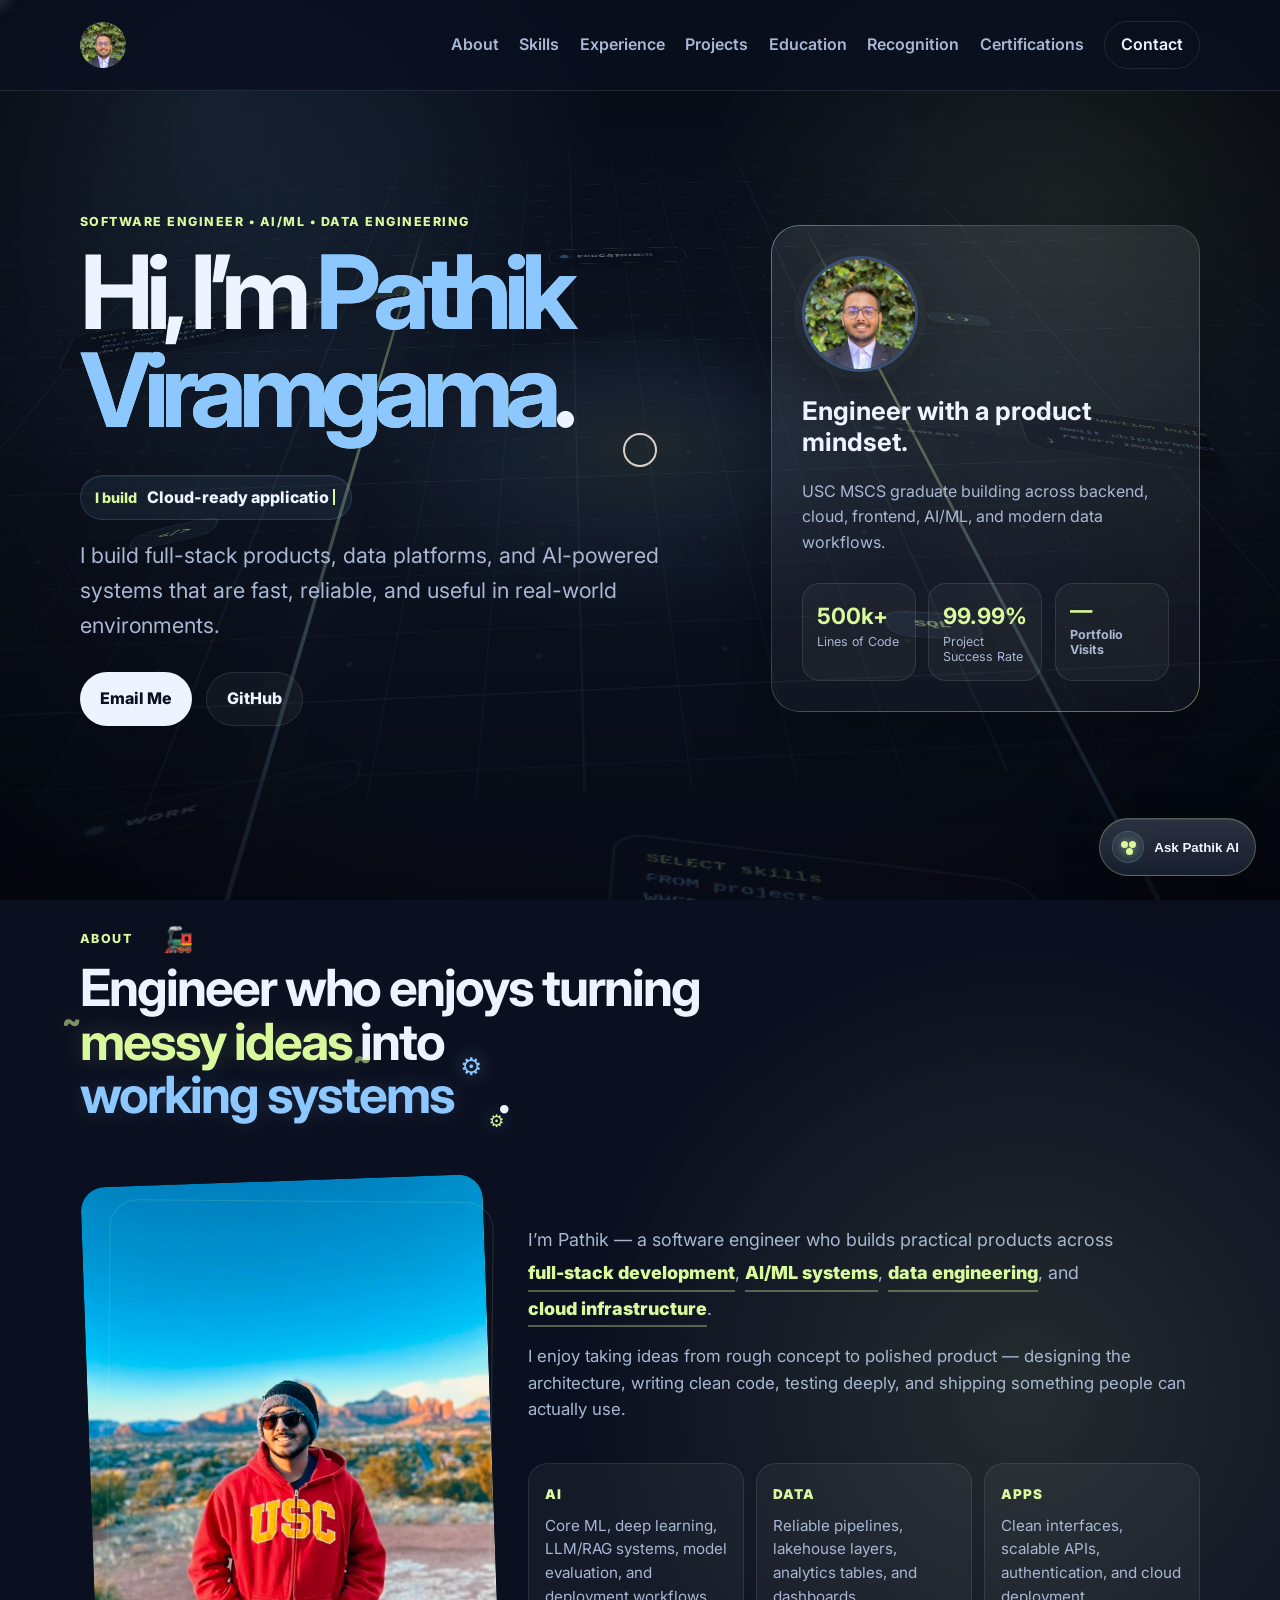
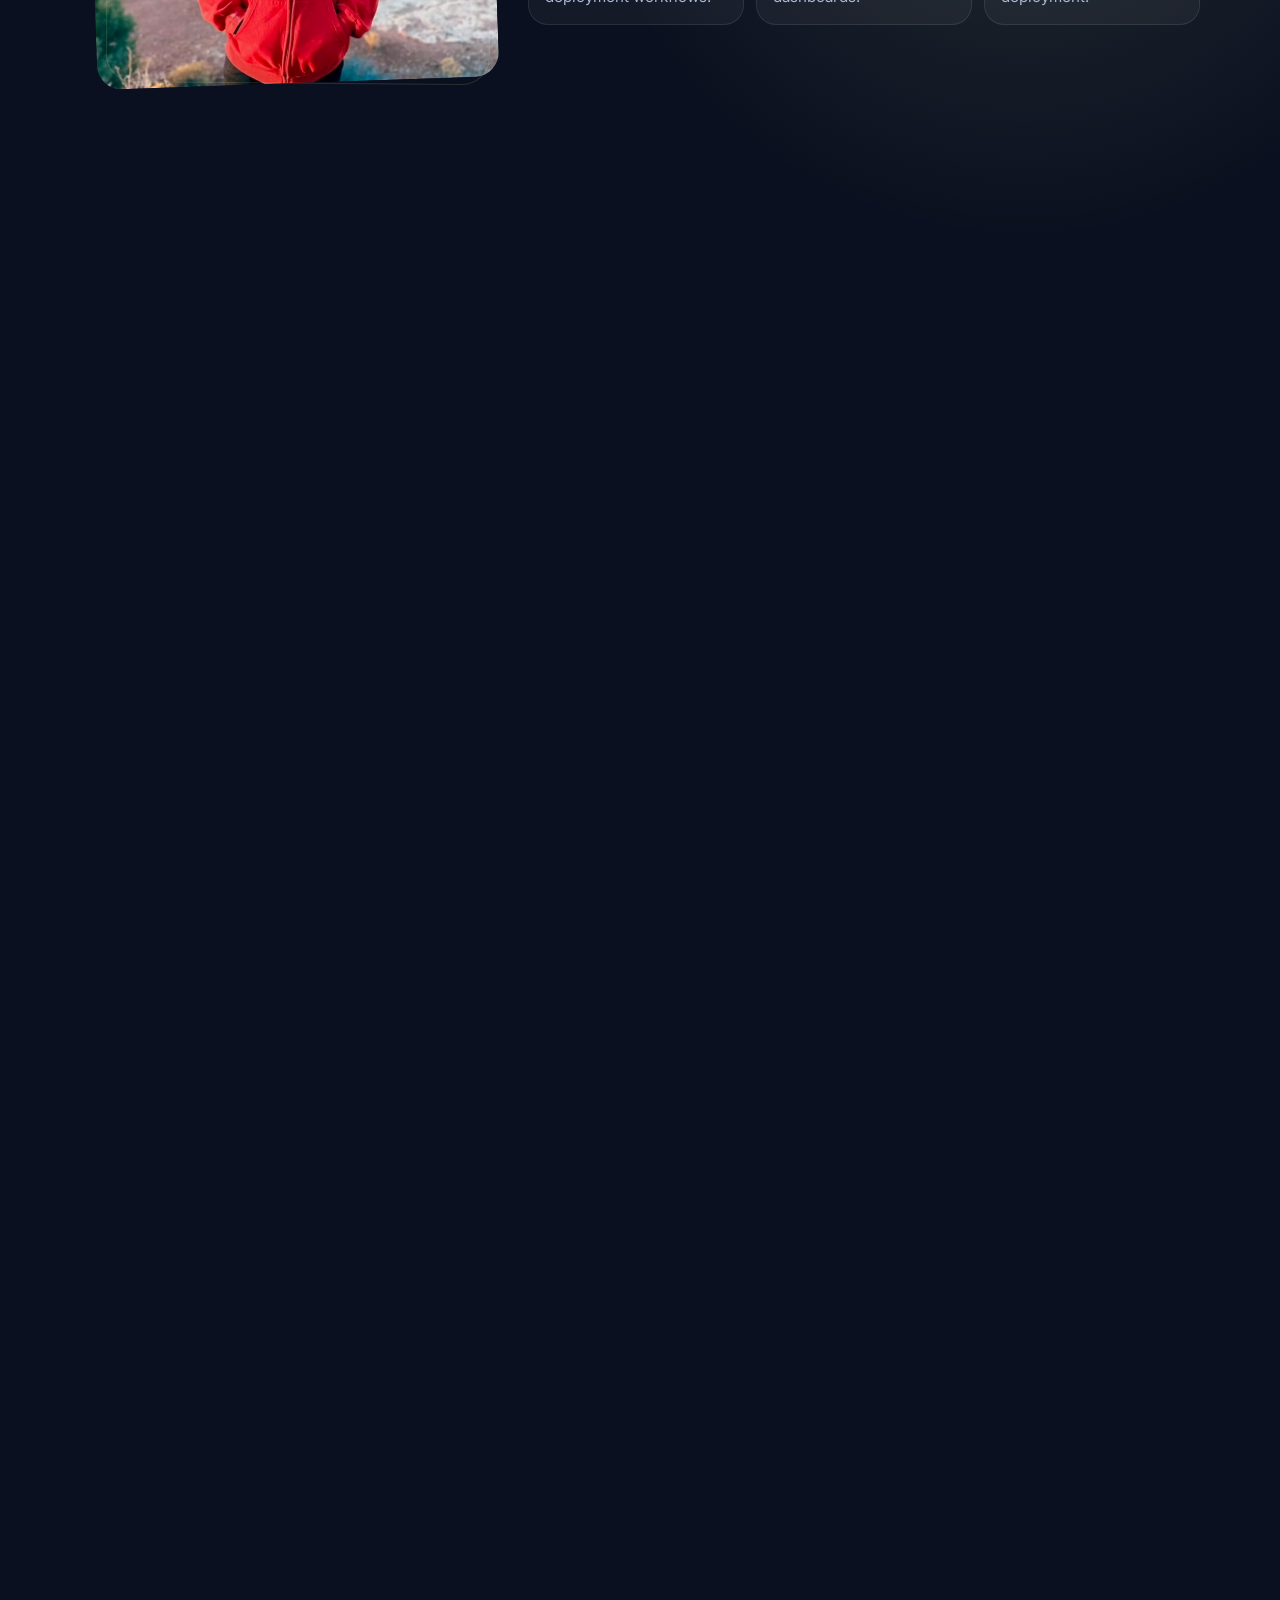
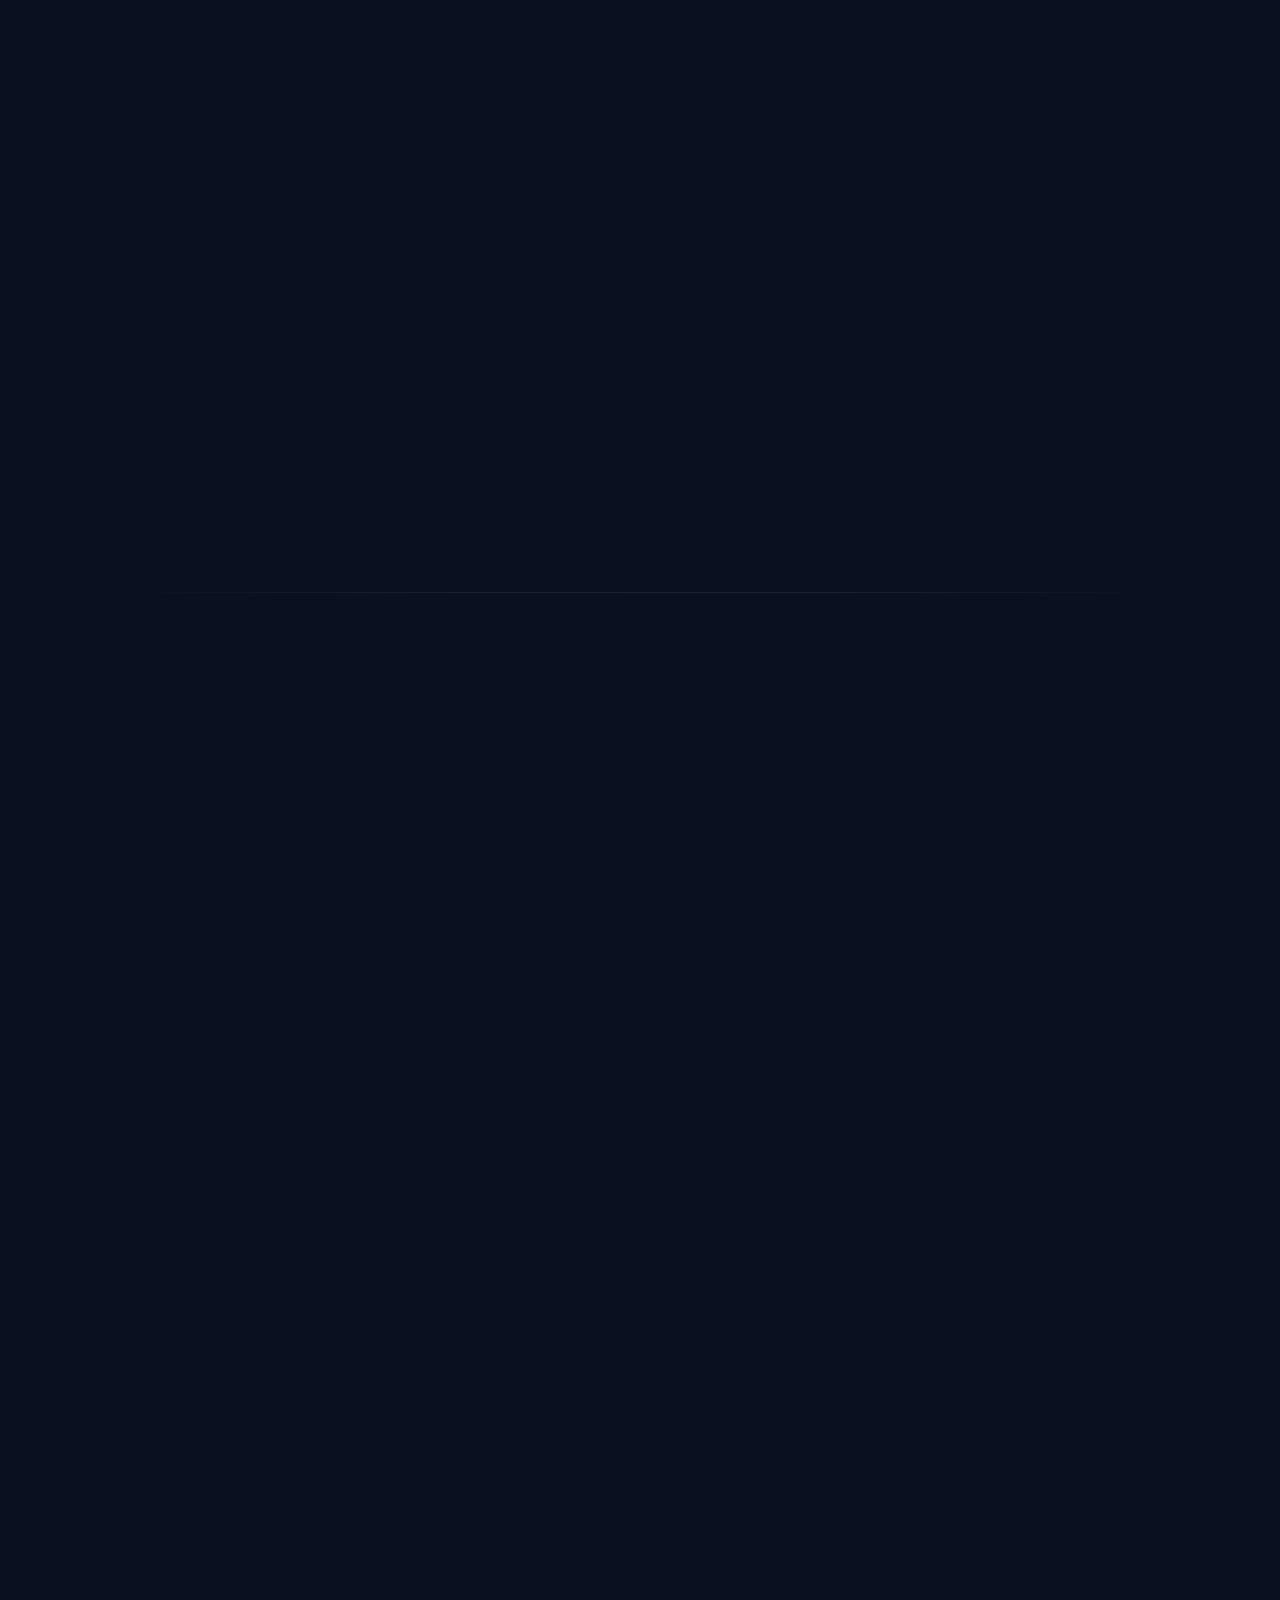
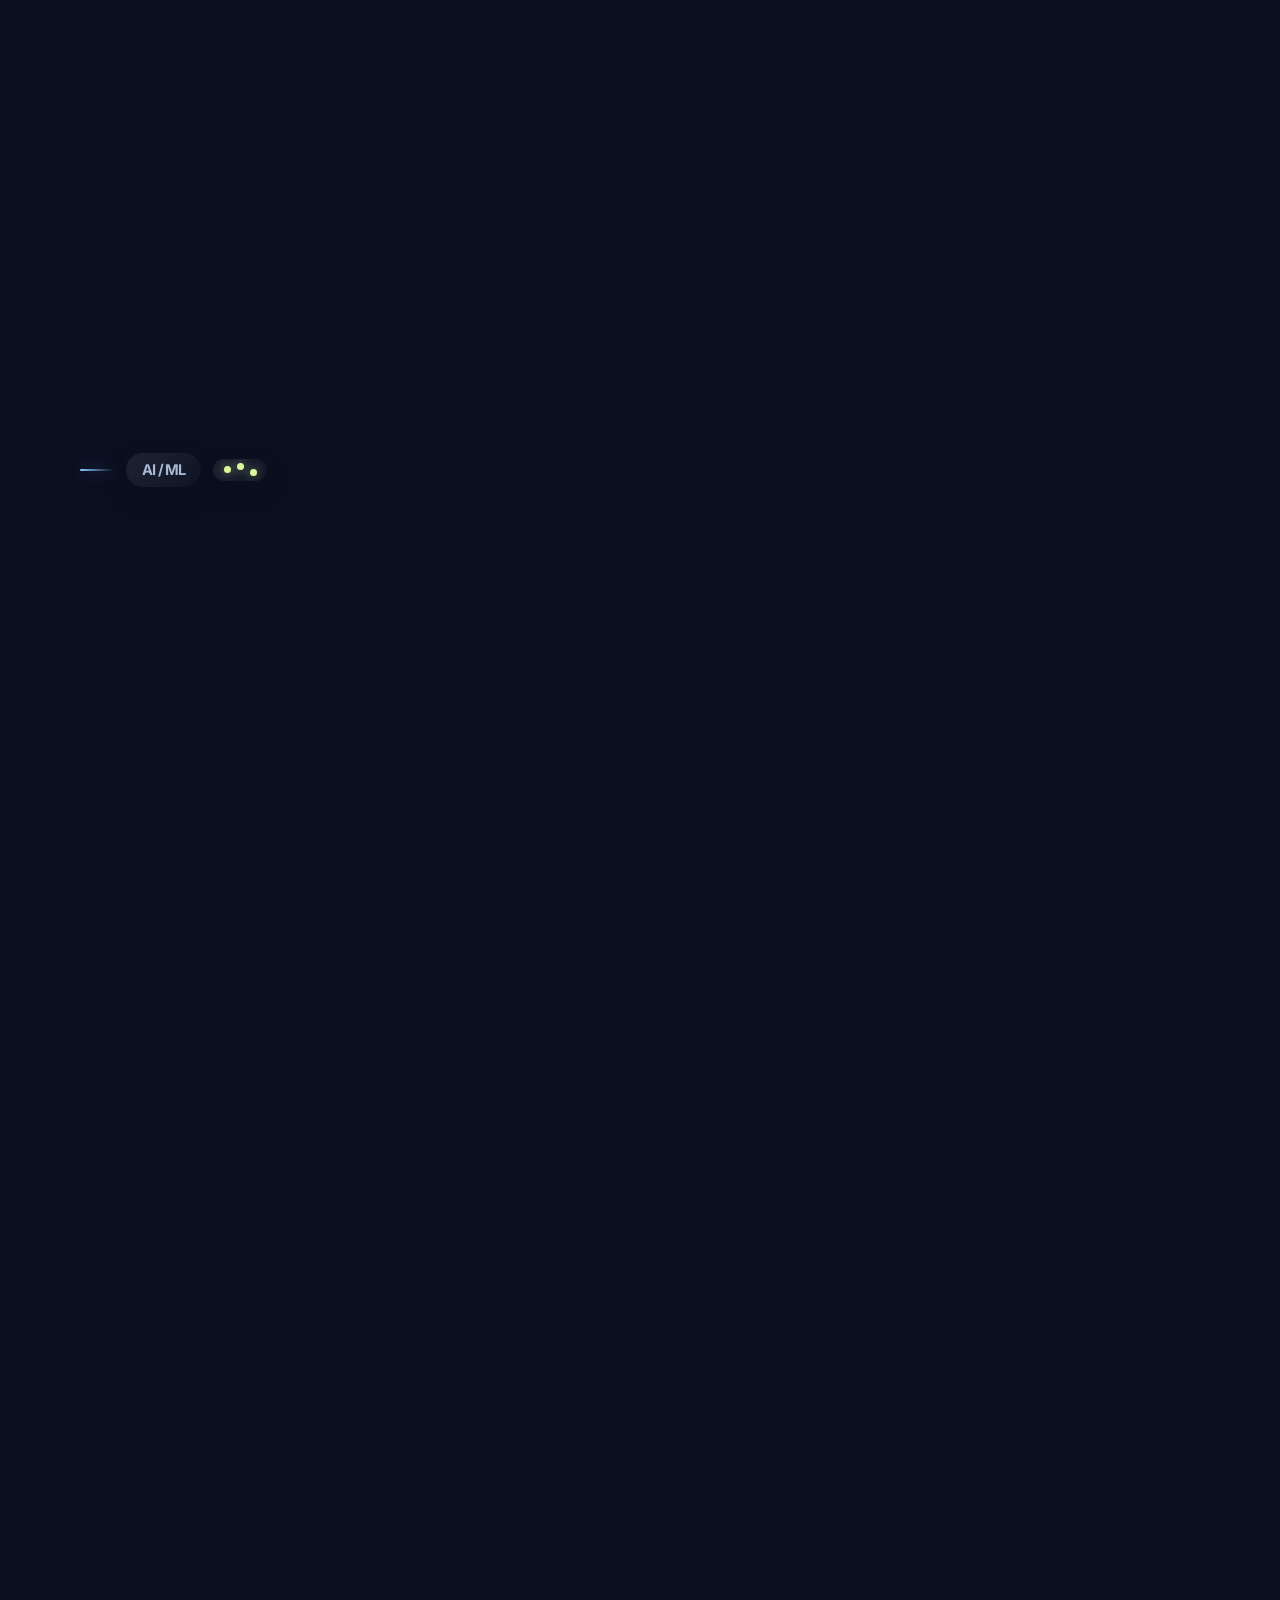
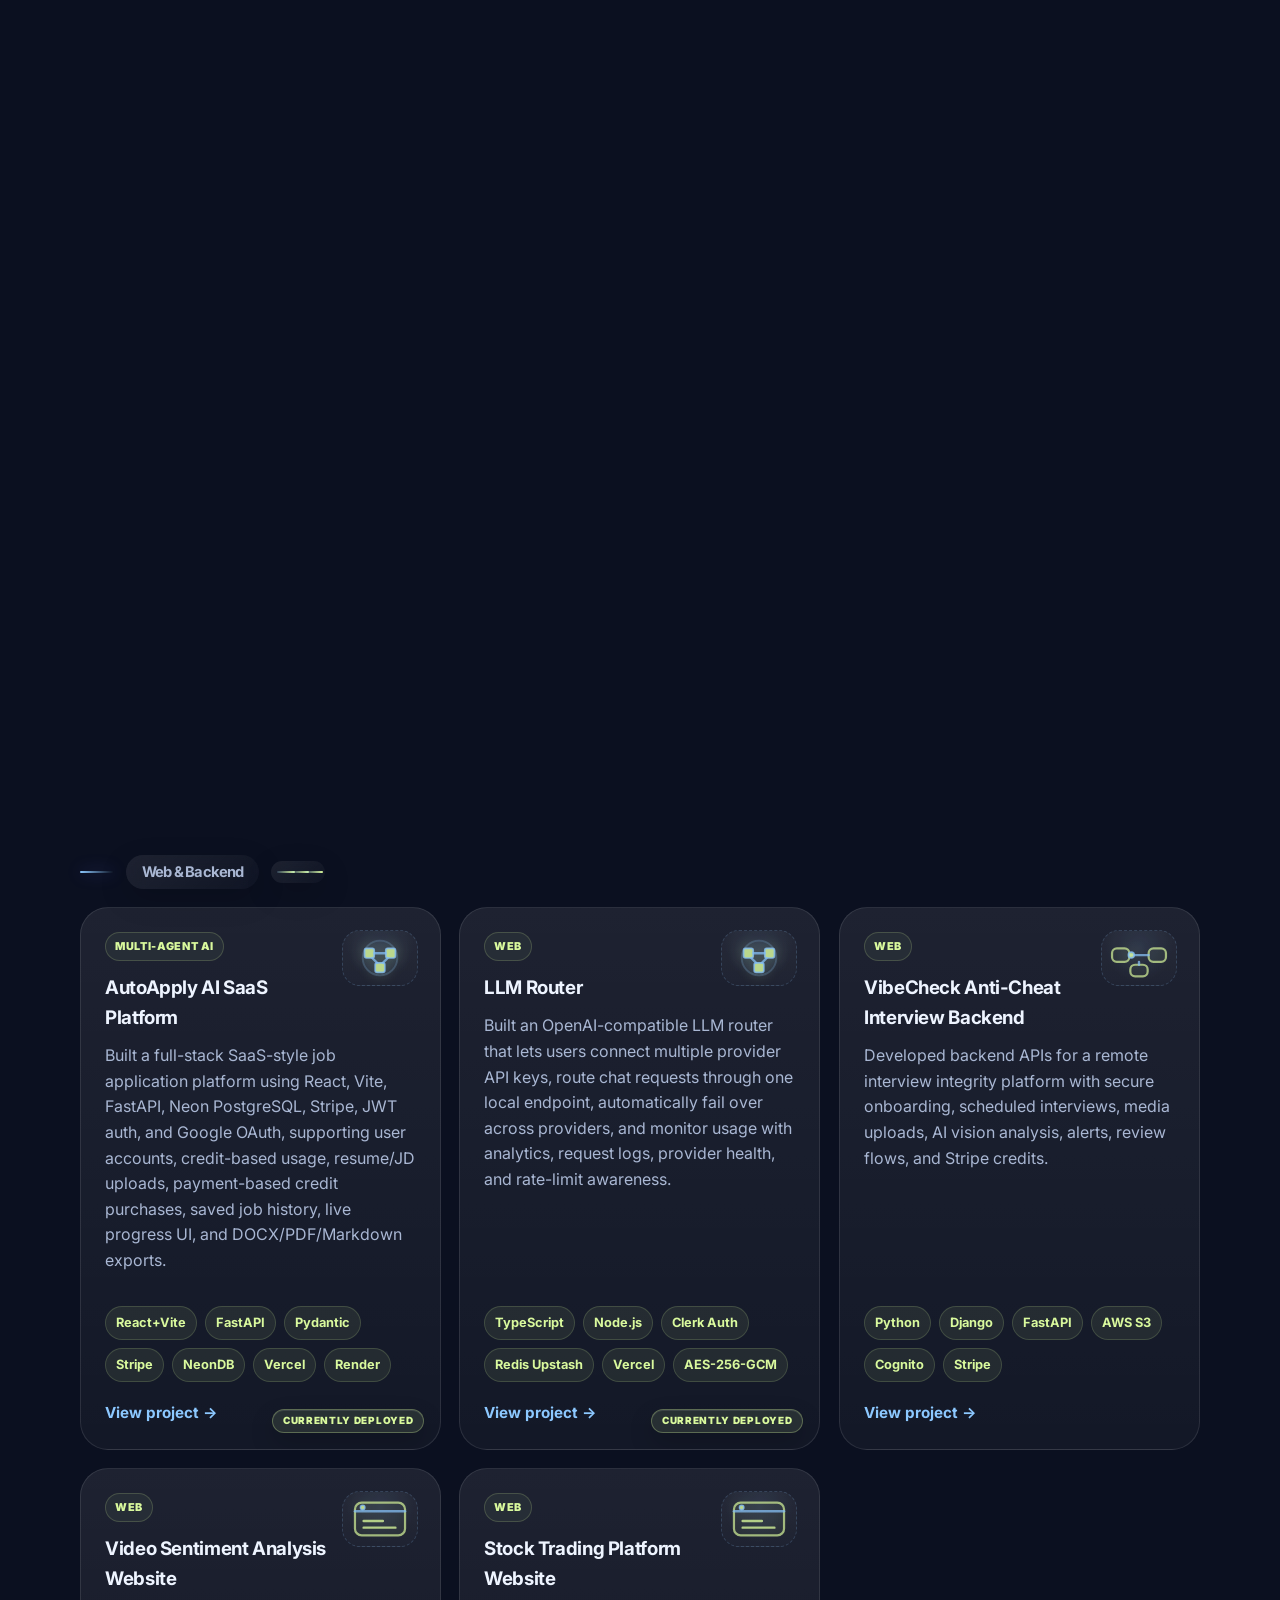
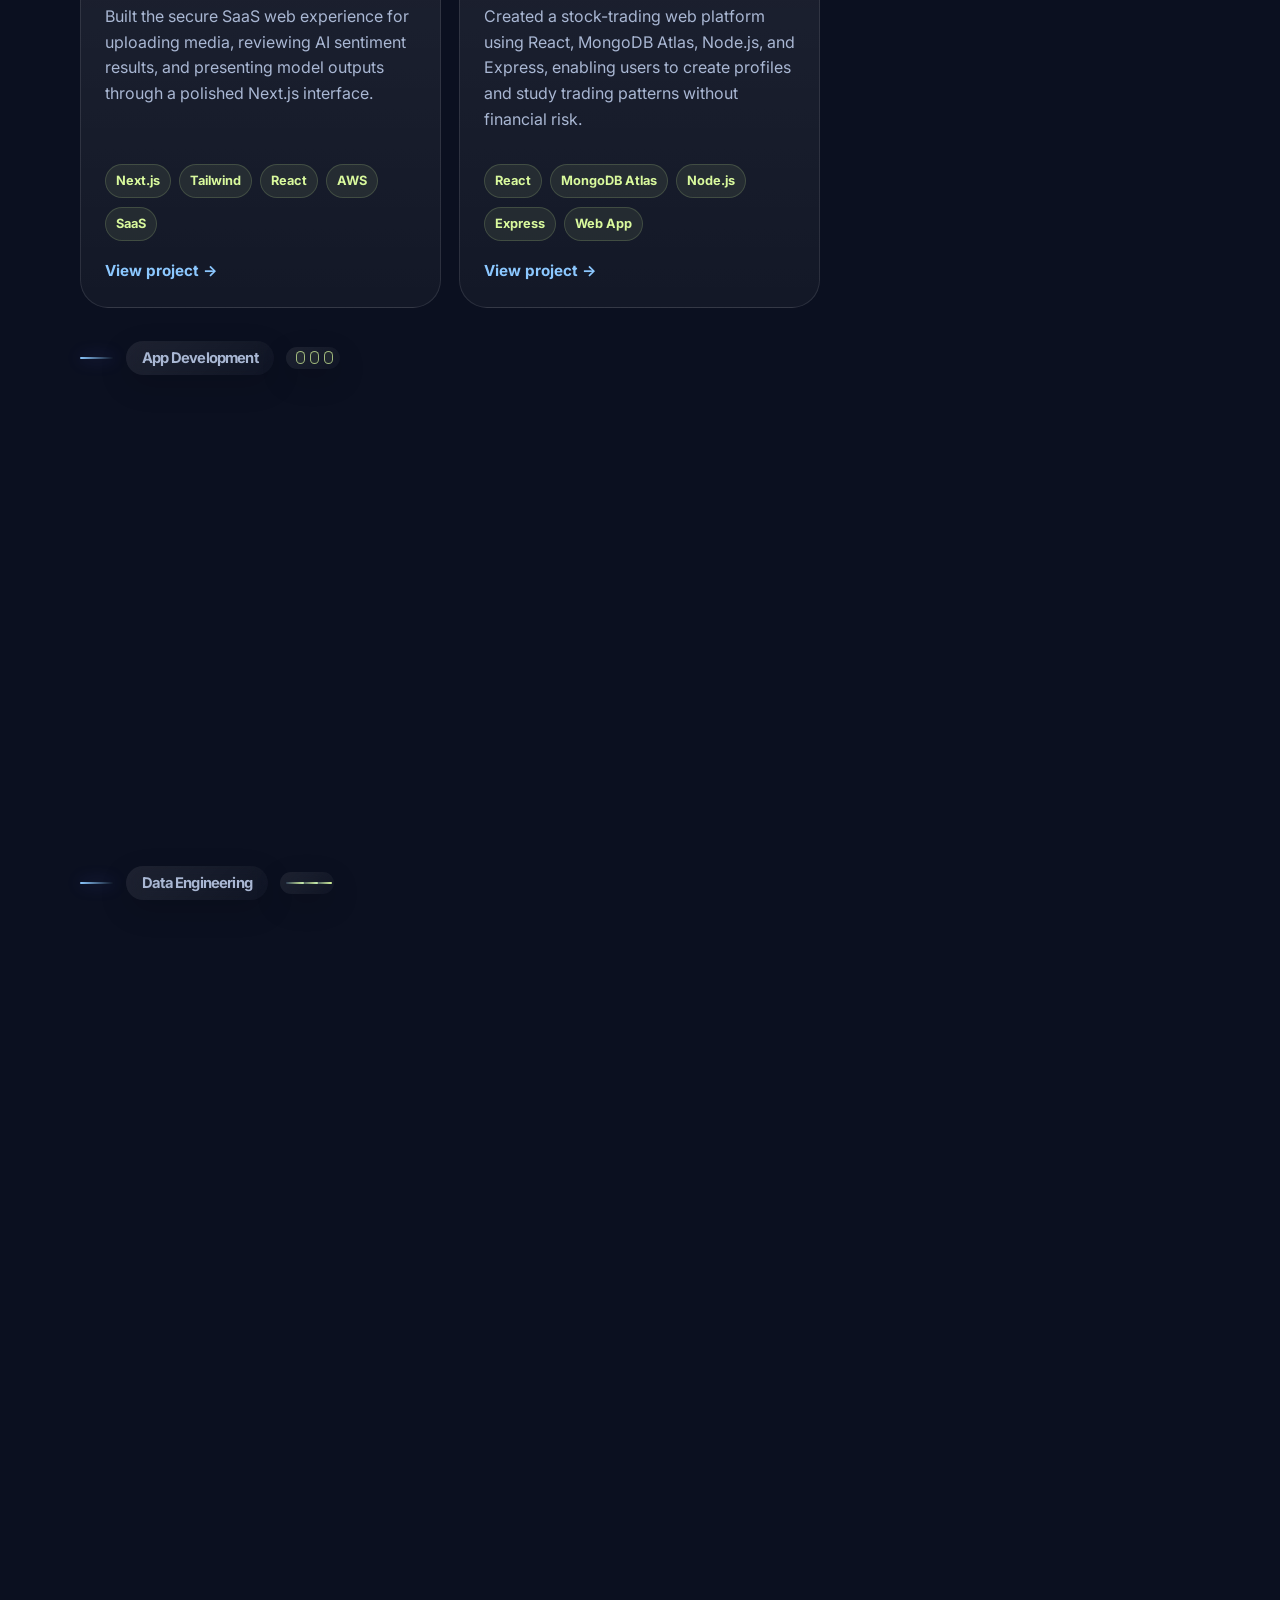
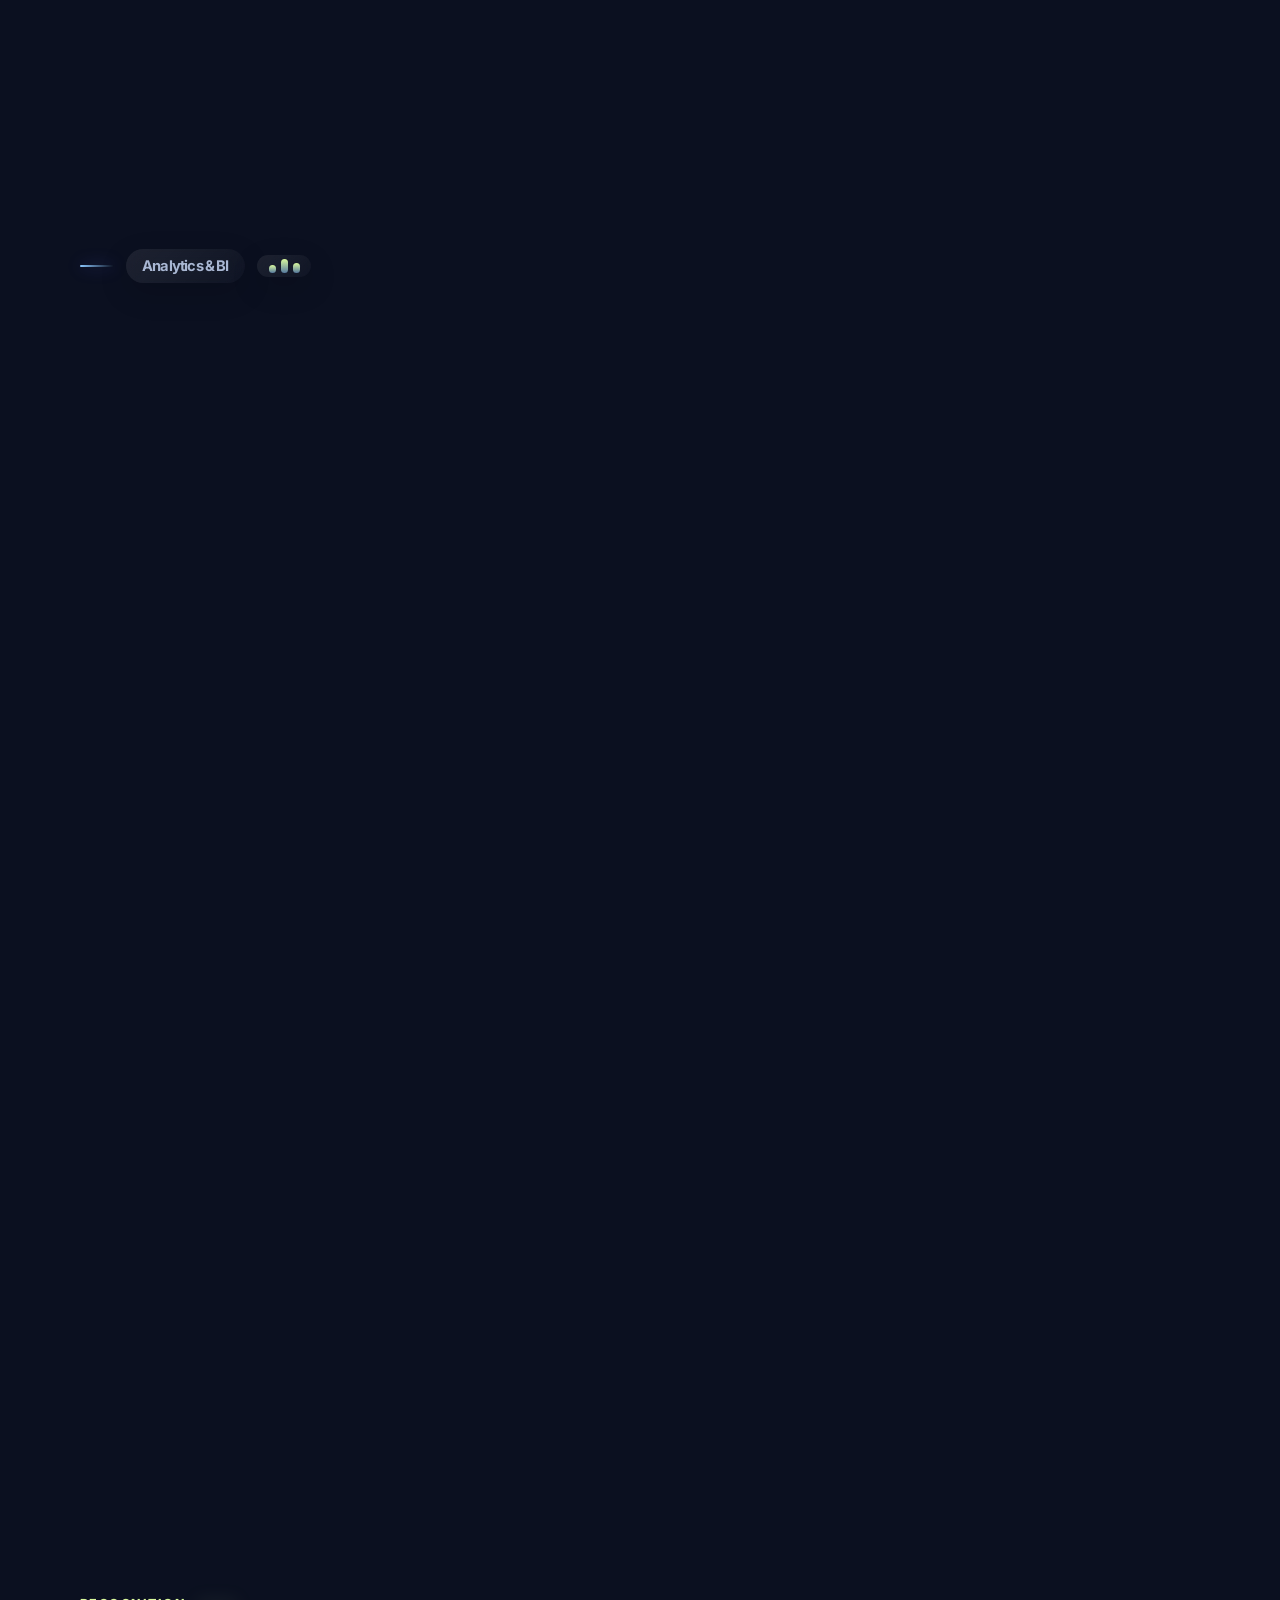
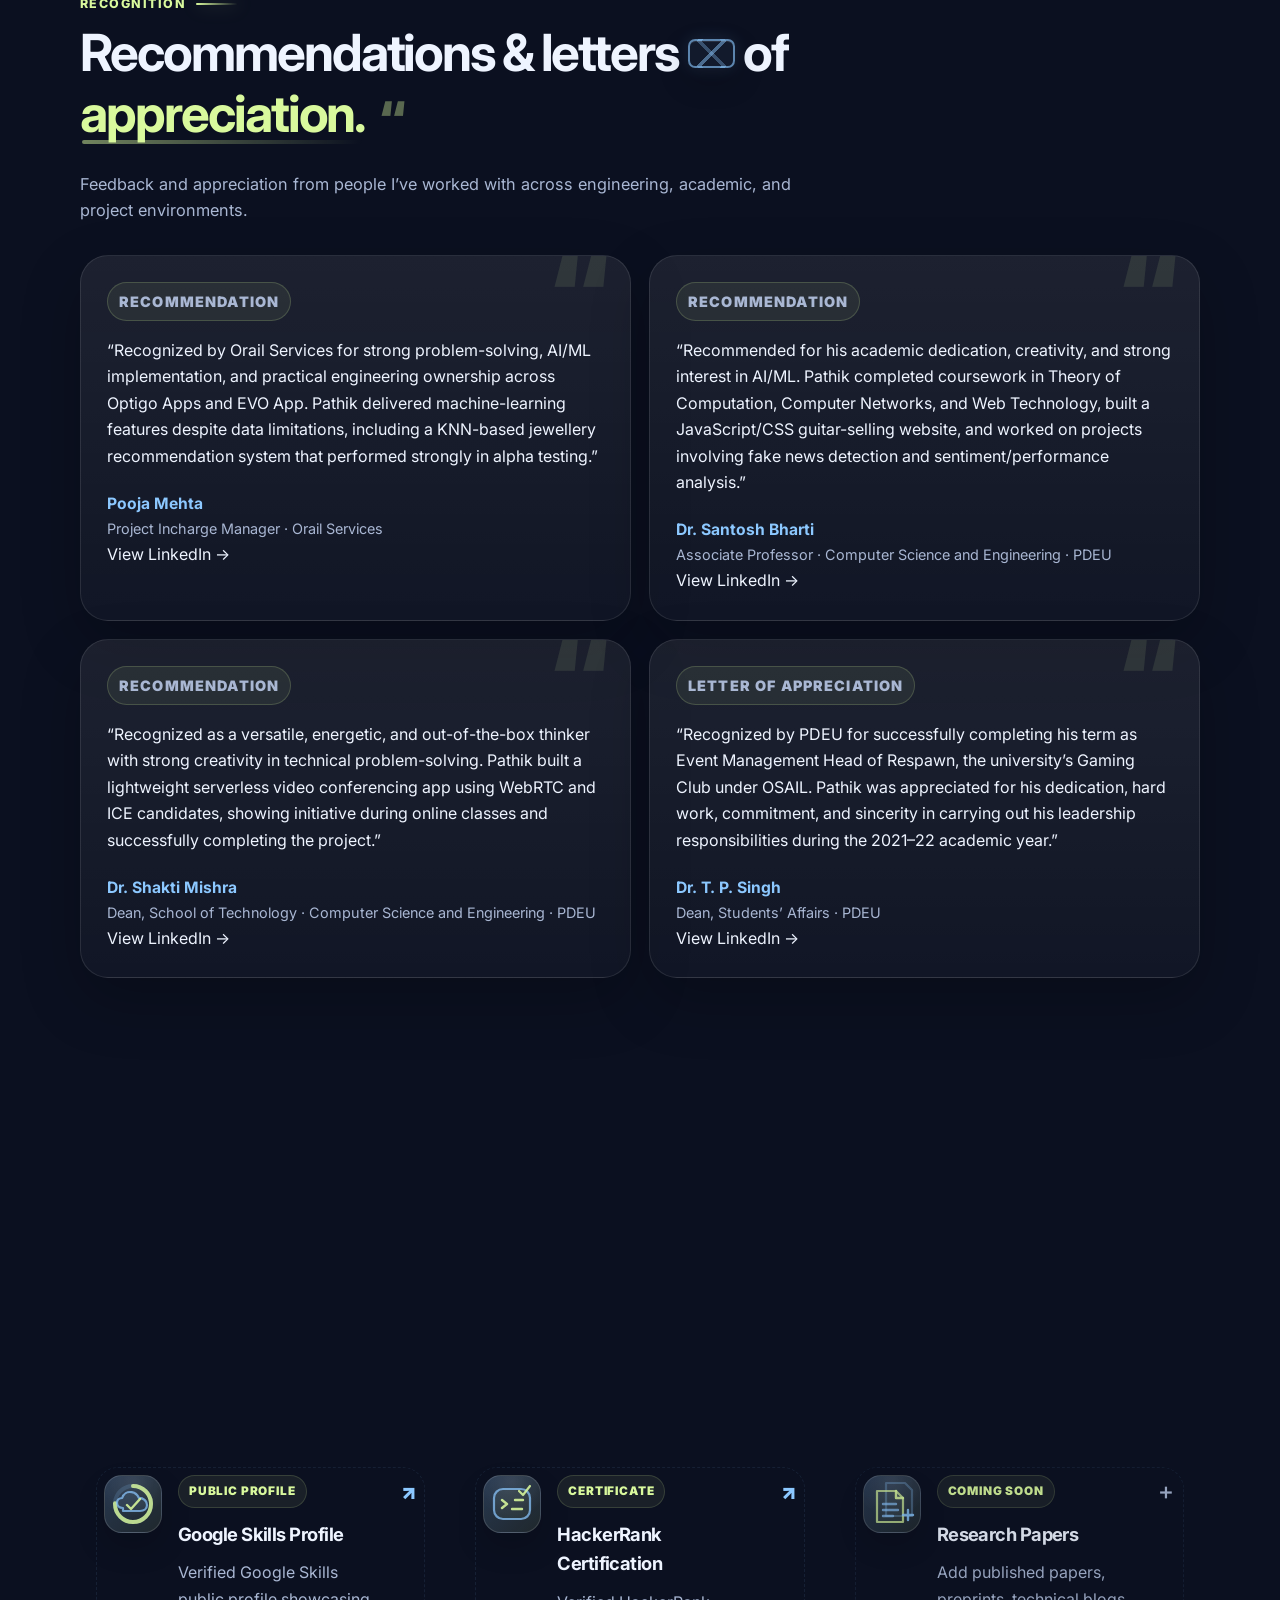
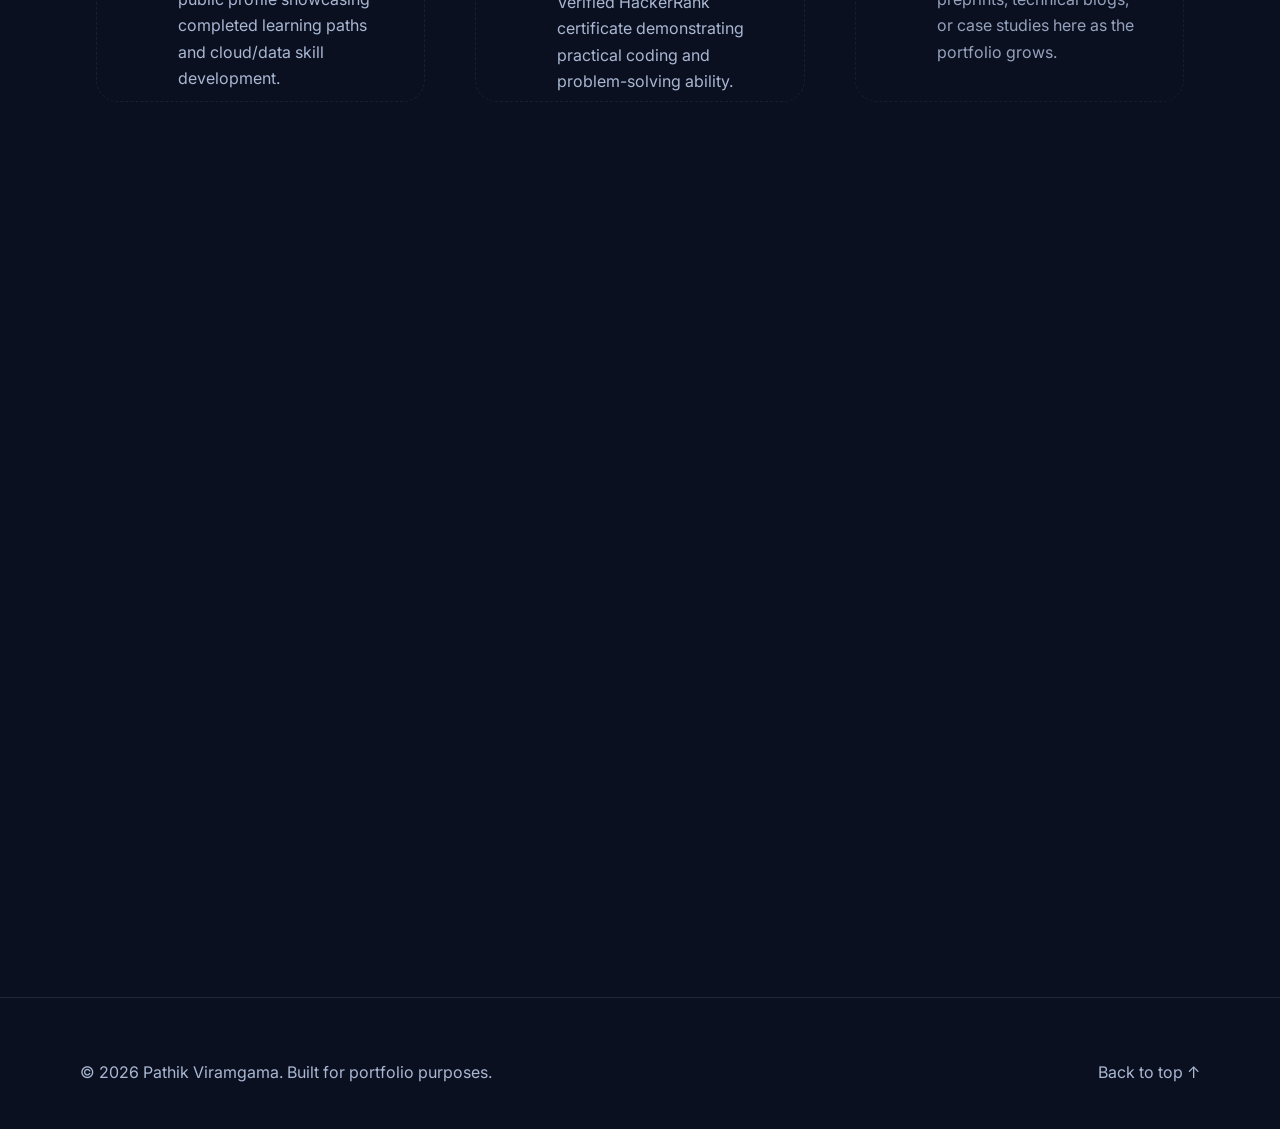
==== commit e5bf0a44: "AutoApply Project Link Update" ====
--- a/index.html
+++ b/index.html
@@ -693,7 +693,7 @@
             <!-- ====================================================================AIML Projects========================================================== -->
             <!-- AutoApply AI -->
             <a class="project-card project-link project-card-lab archive-project visual-ai project-new" data-category="ai-ml" 
-              href="deployment-link-vercel"
+              href="https://multiagent-autoapply-ai.vercel.app/"
               data-project-link="PROJECT_LINK_AUTOAPPLYAI" target="_blank" rel="noreferrer"
               aria-label="Open AutoApplyAI project link">
               <span class="project-badge">Multi-Agent AI</span>
@@ -1000,8 +1000,6 @@
                   Analysis</span><span>Python</span></div>
               <span class="project-cta">View project →</span>
             </a>
-            
-            
           </div>
         </div>
         <div class="project-category cat-web" data-project-group="web-backend">
@@ -1406,8 +1404,6 @@
         </div>
       </div>
     </section>
-
-
 
     <section id="education" class="section container education-section">
       <div class="section-heading">
@@ -1716,7 +1712,6 @@
     </section>
   </main>
 
-
   <button class="portfolio-ai-toggle" type="button" aria-label="Open Ask Pathik AI" aria-expanded="false">
     <span class="ai-toggle-orb" aria-hidden="true"><i></i><i></i><i></i></span>
     <span>Ask Pathik AI</span>
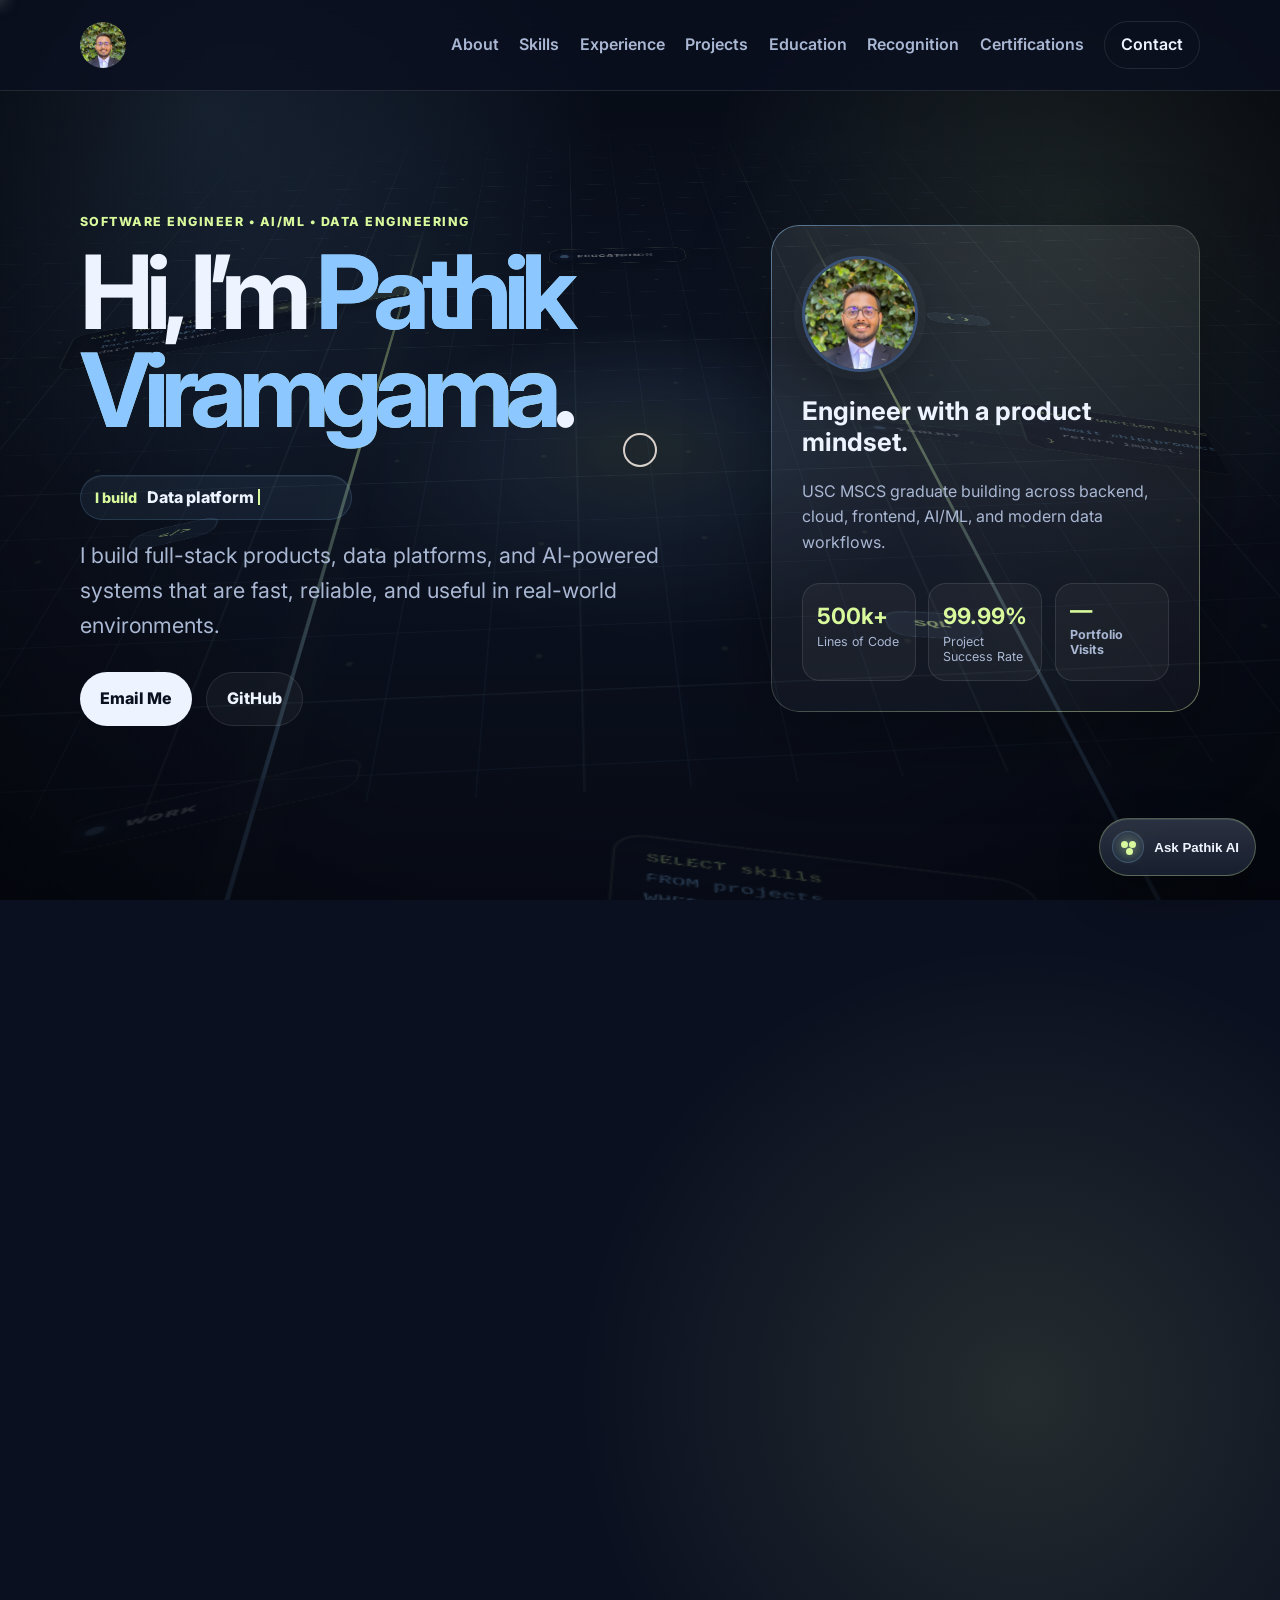
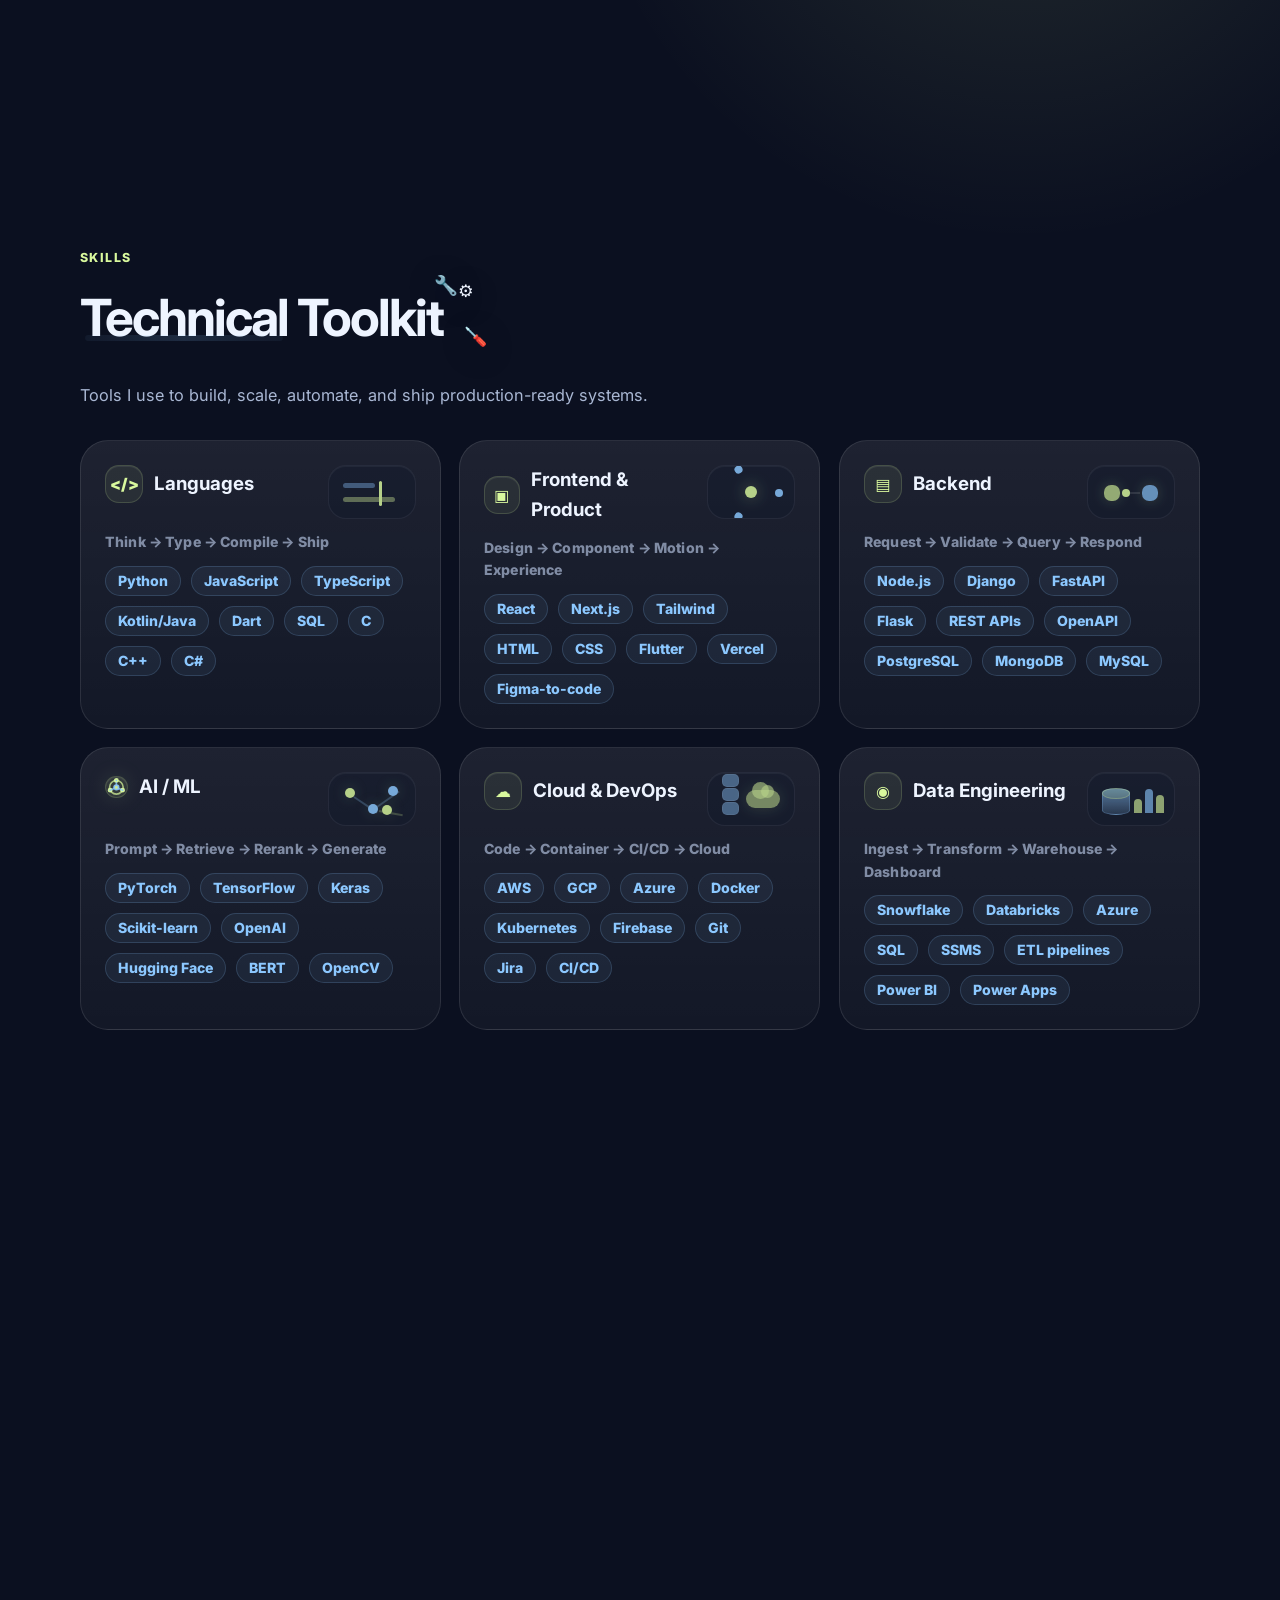
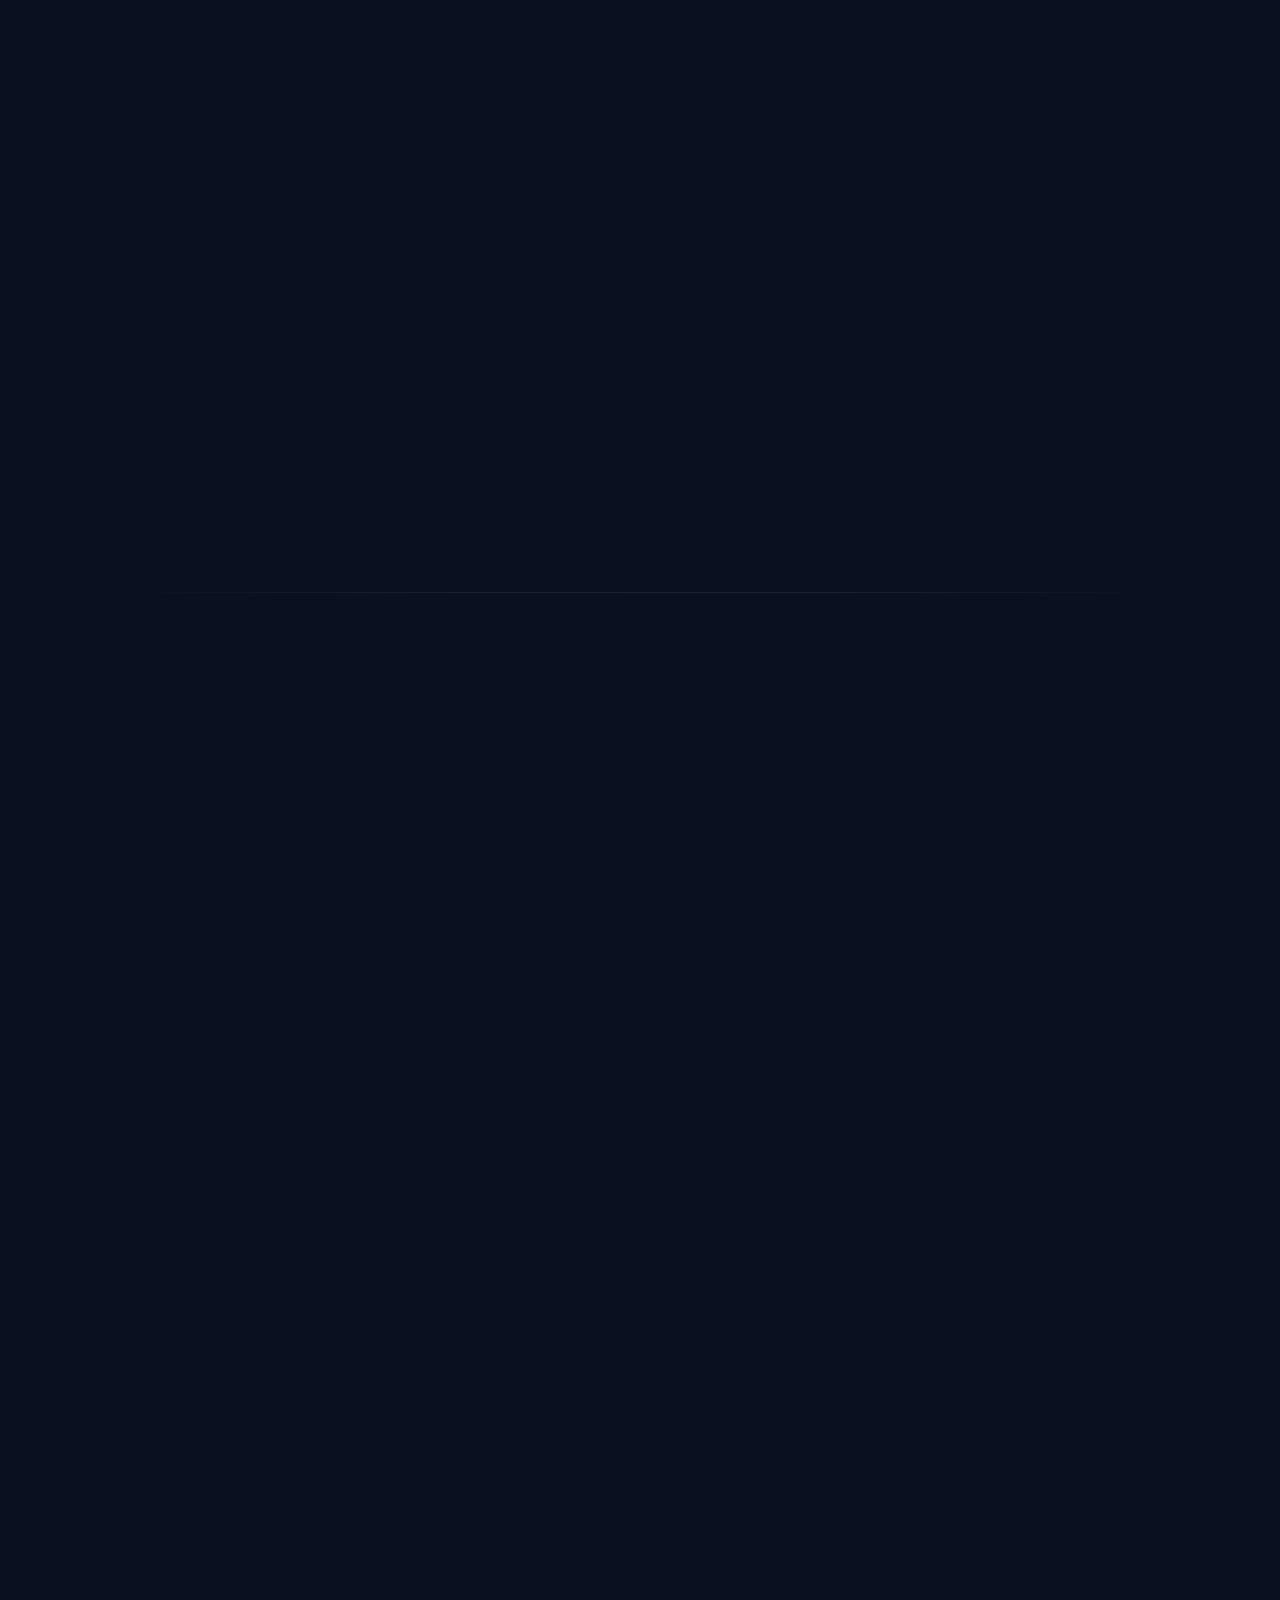
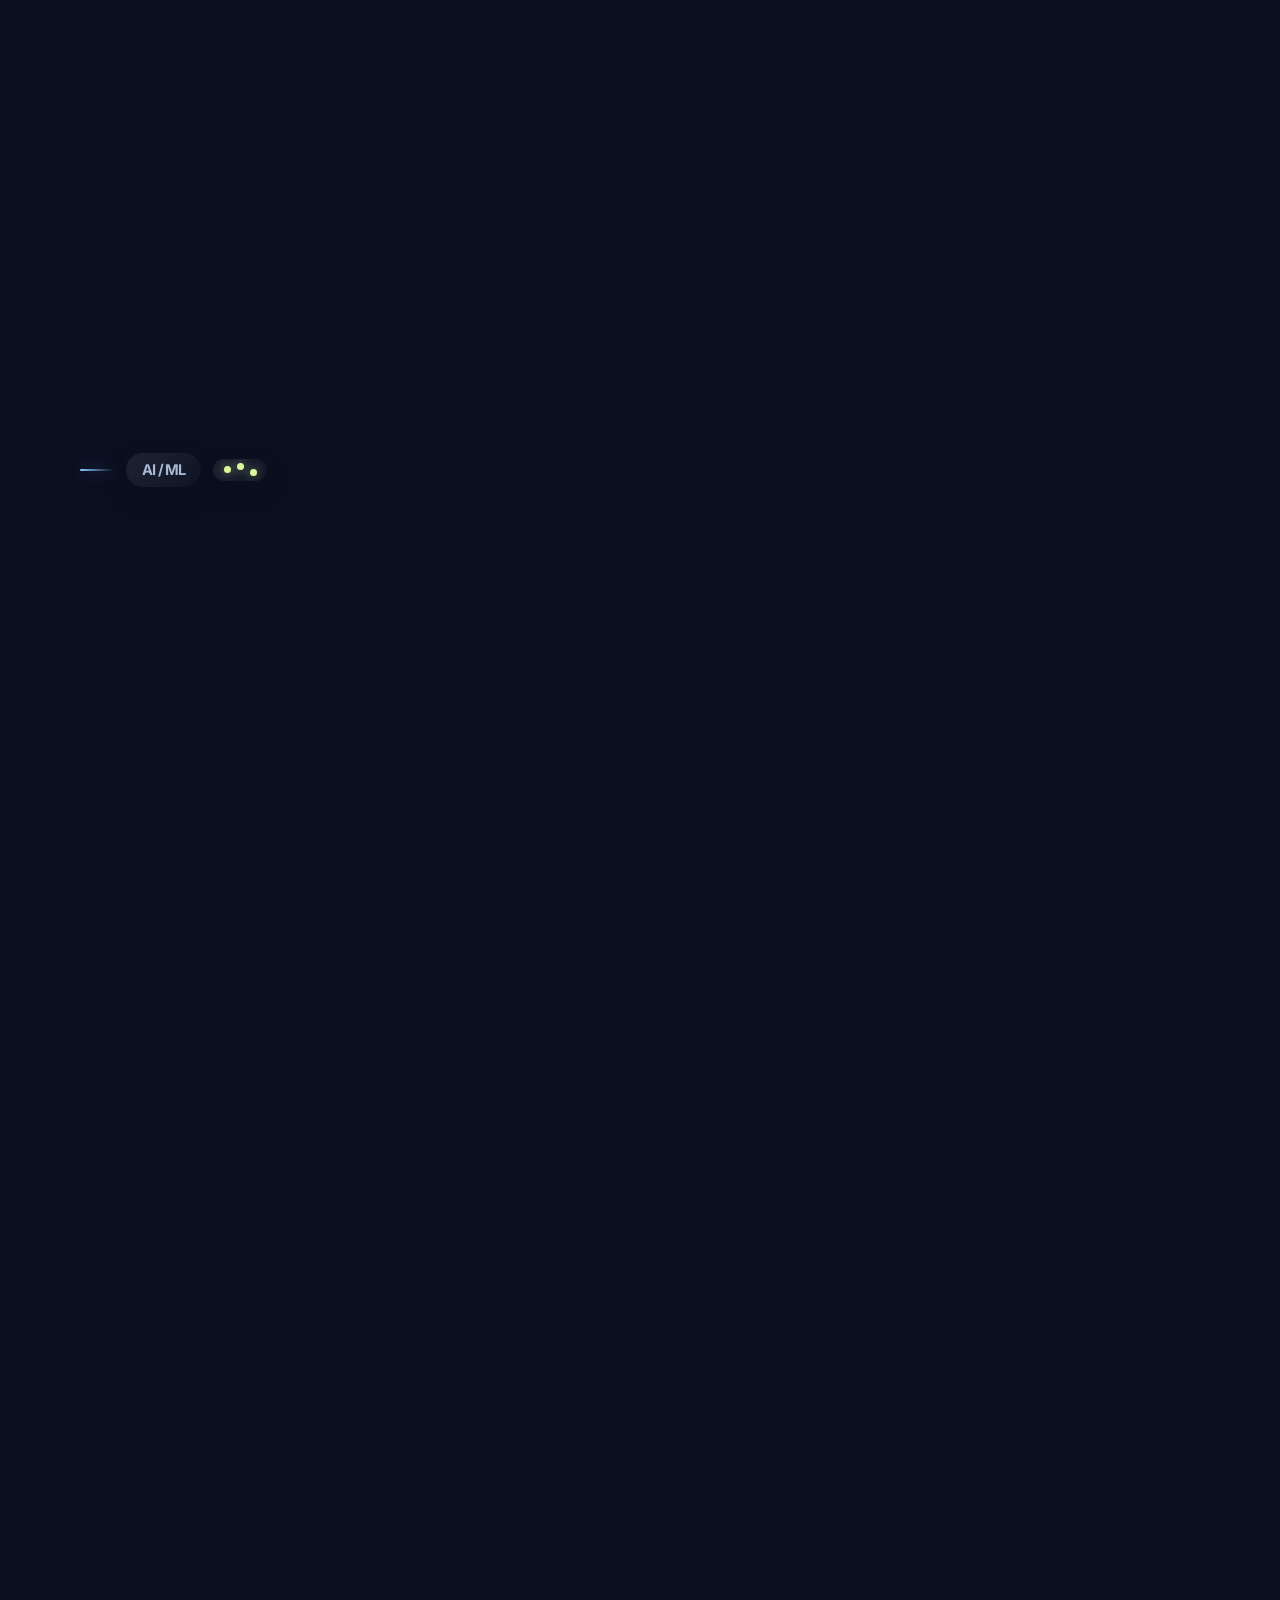
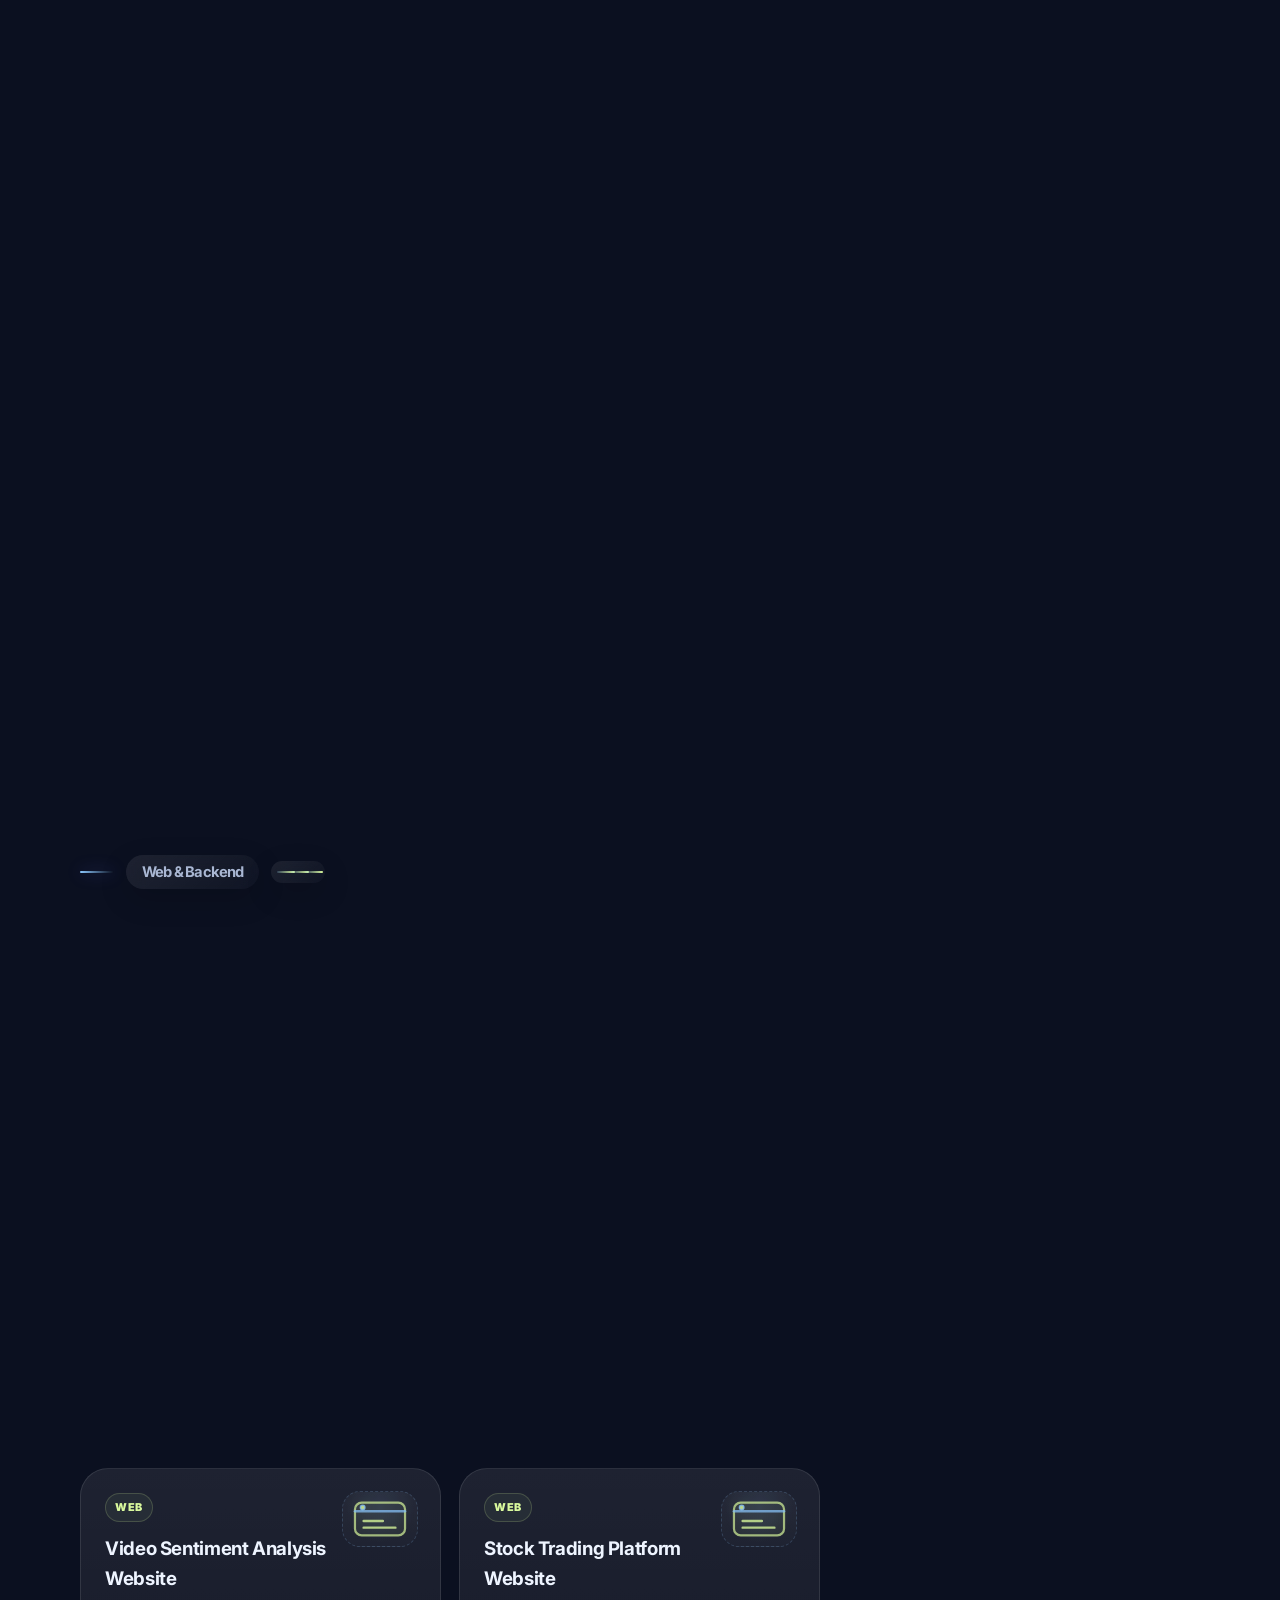
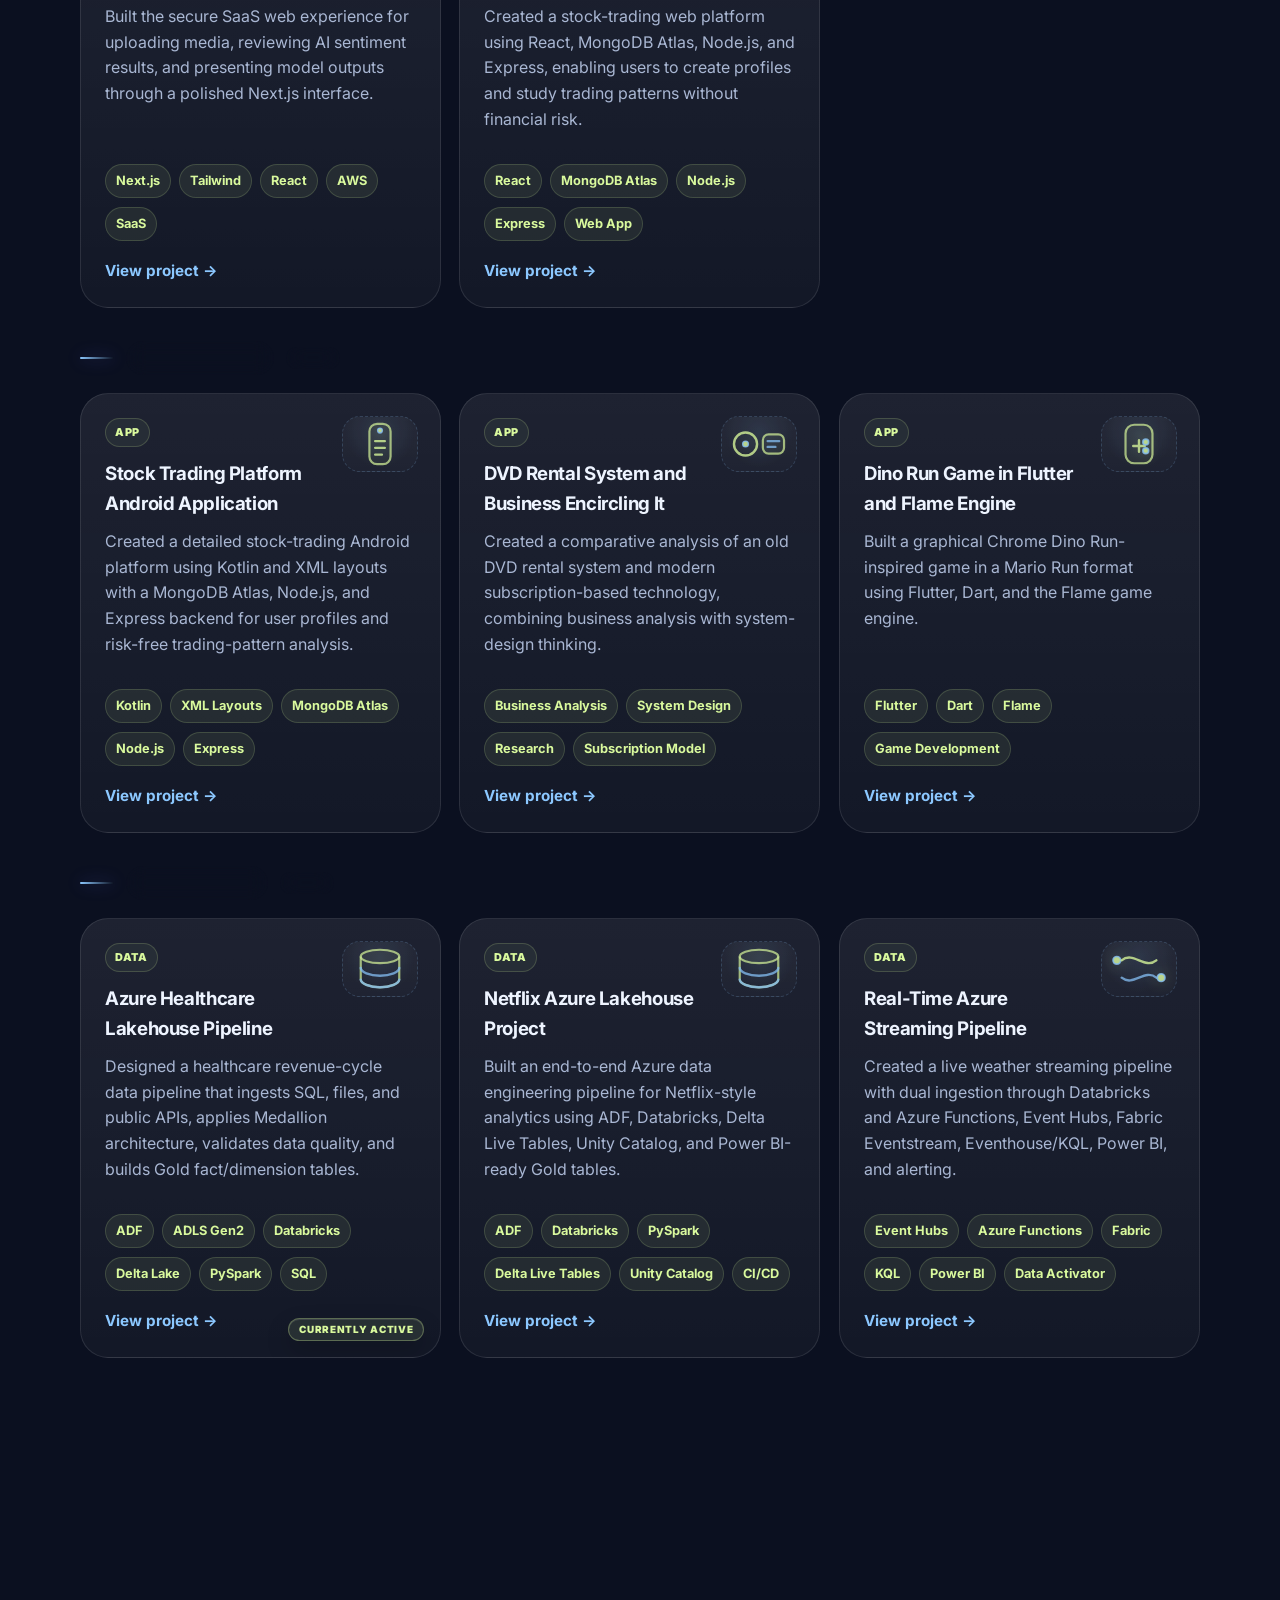
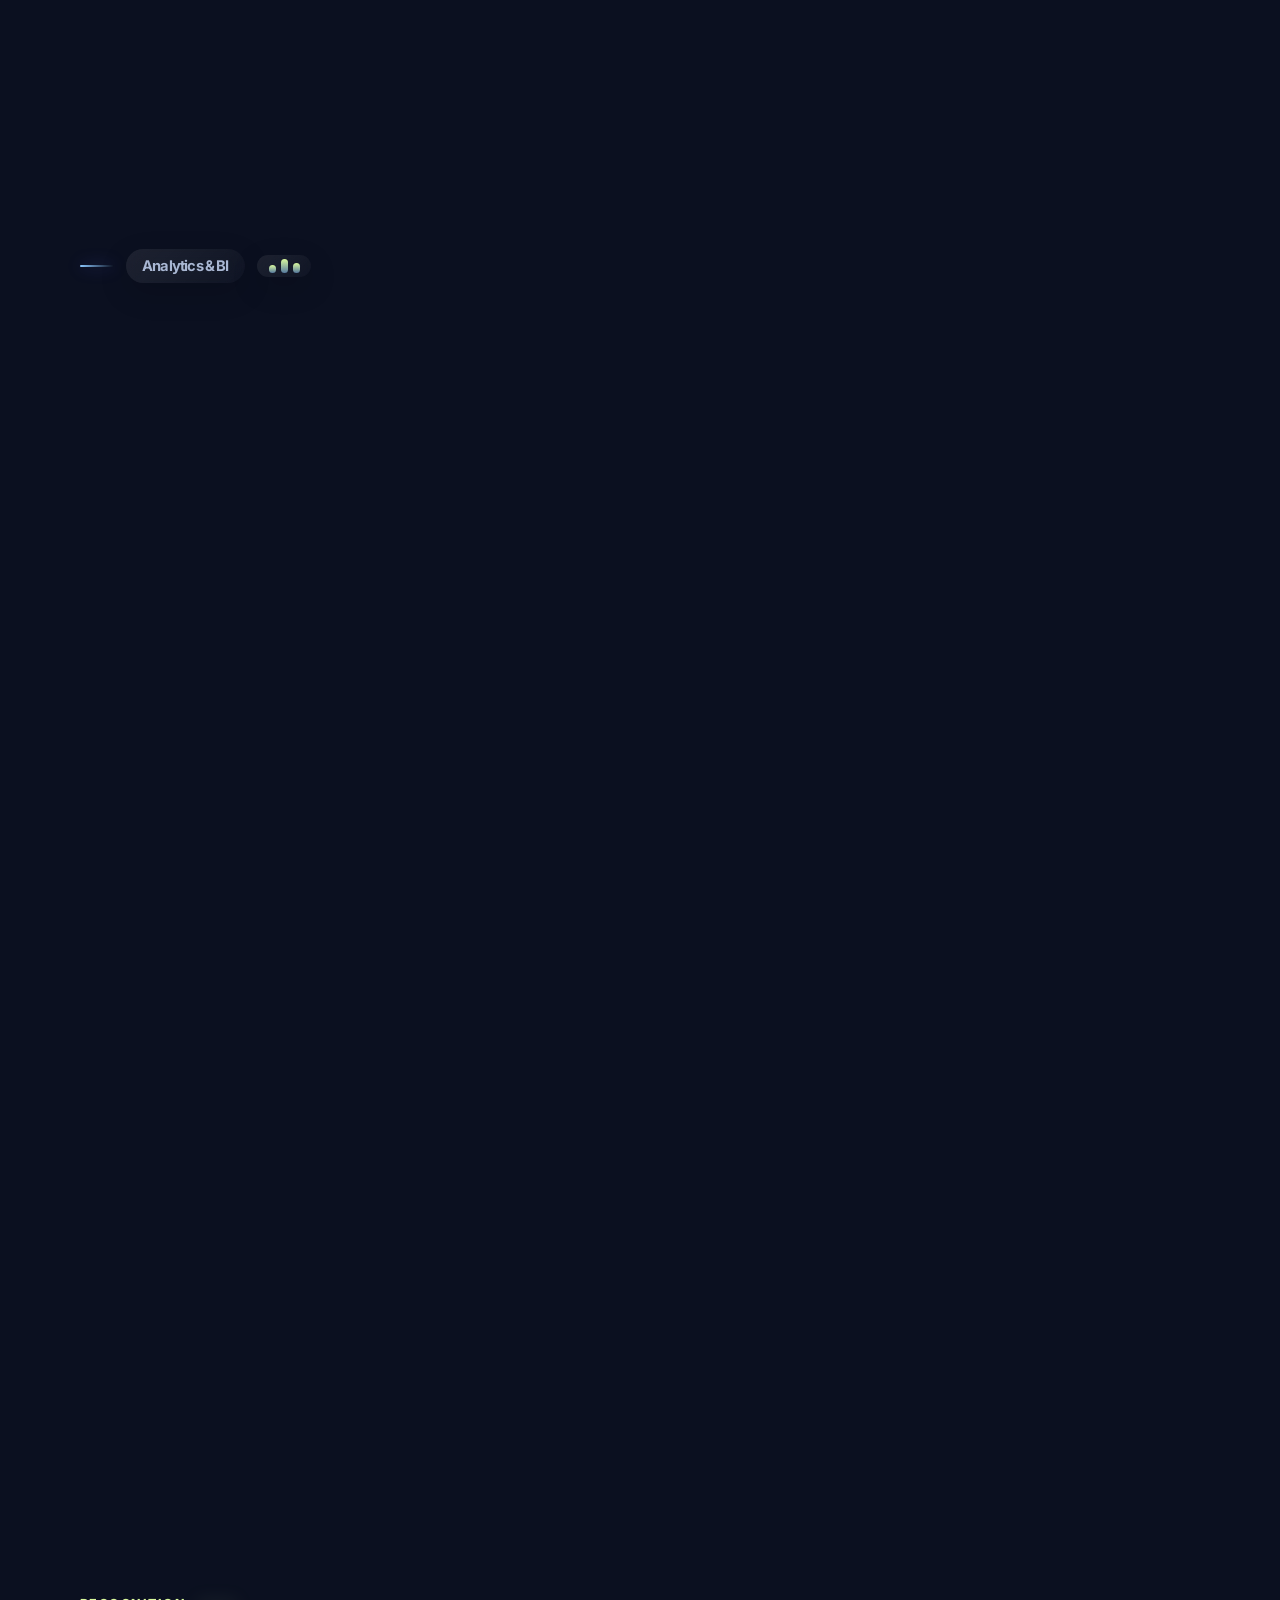
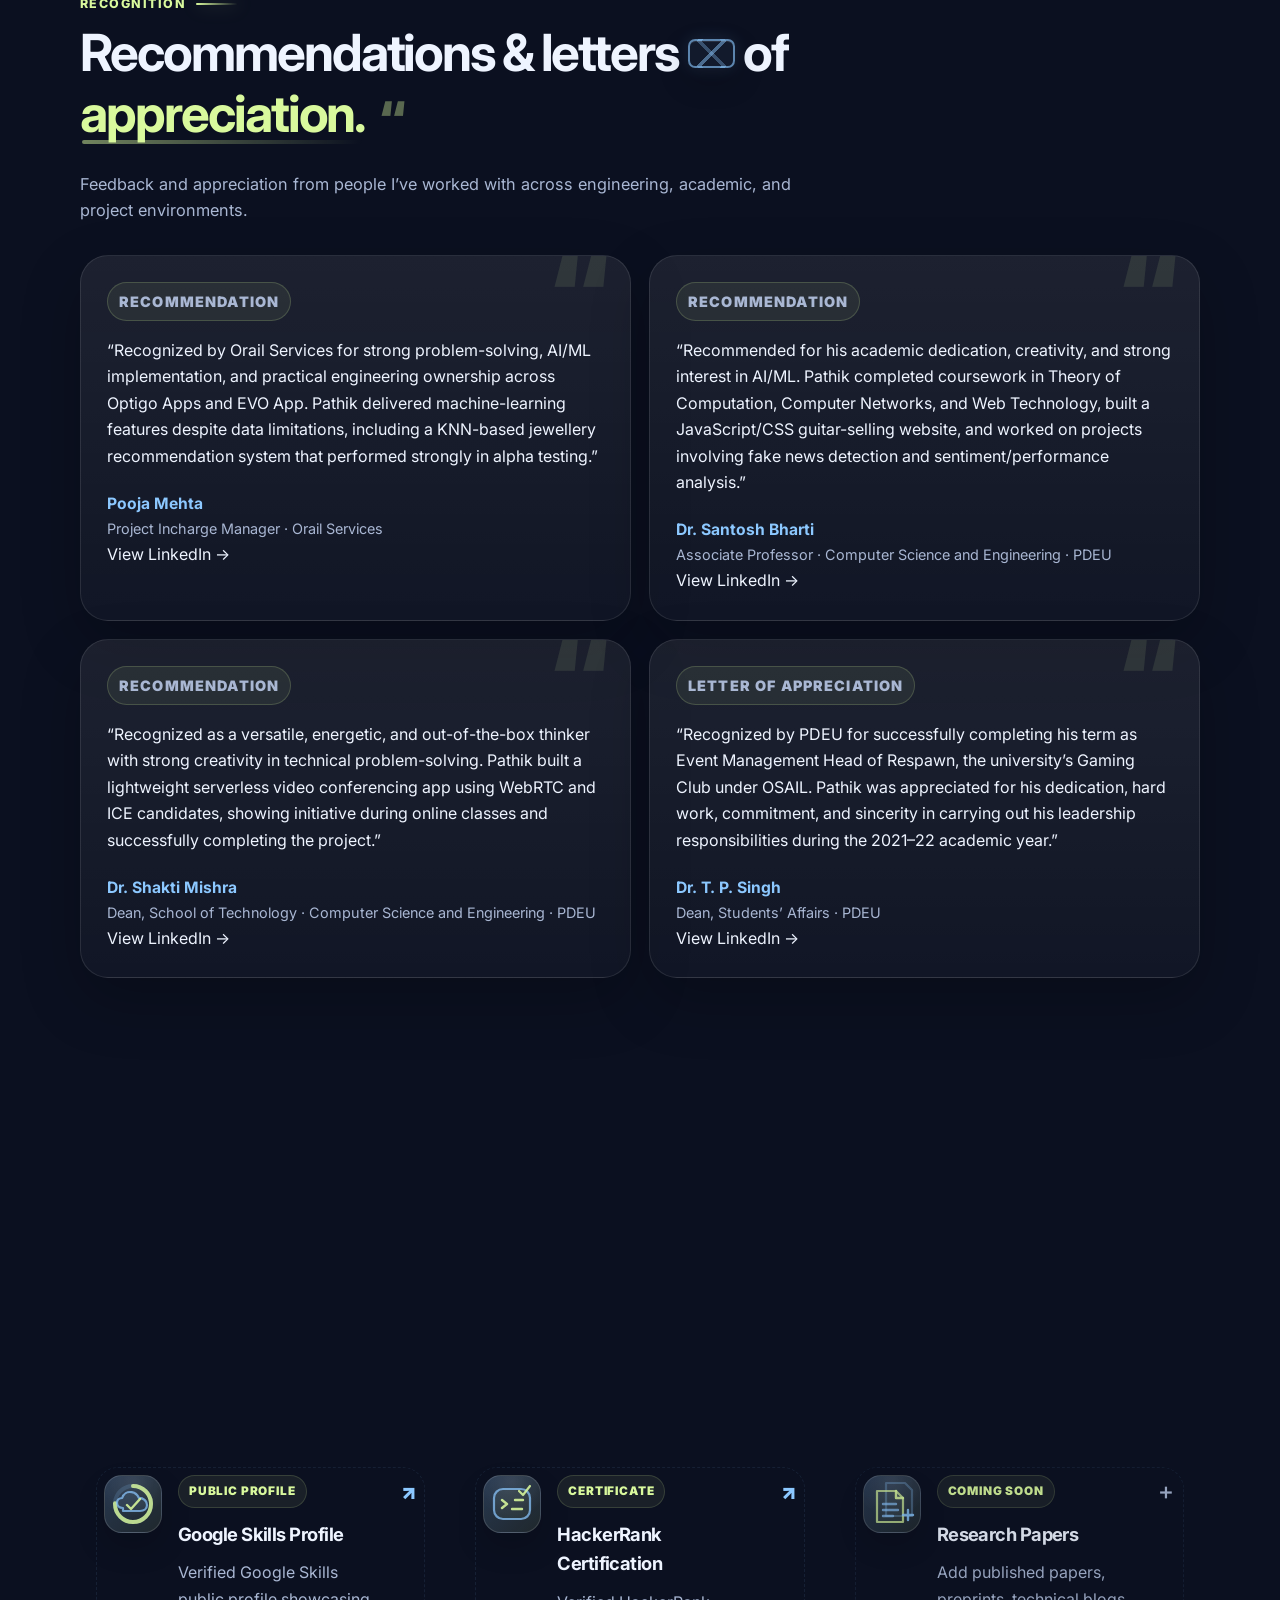
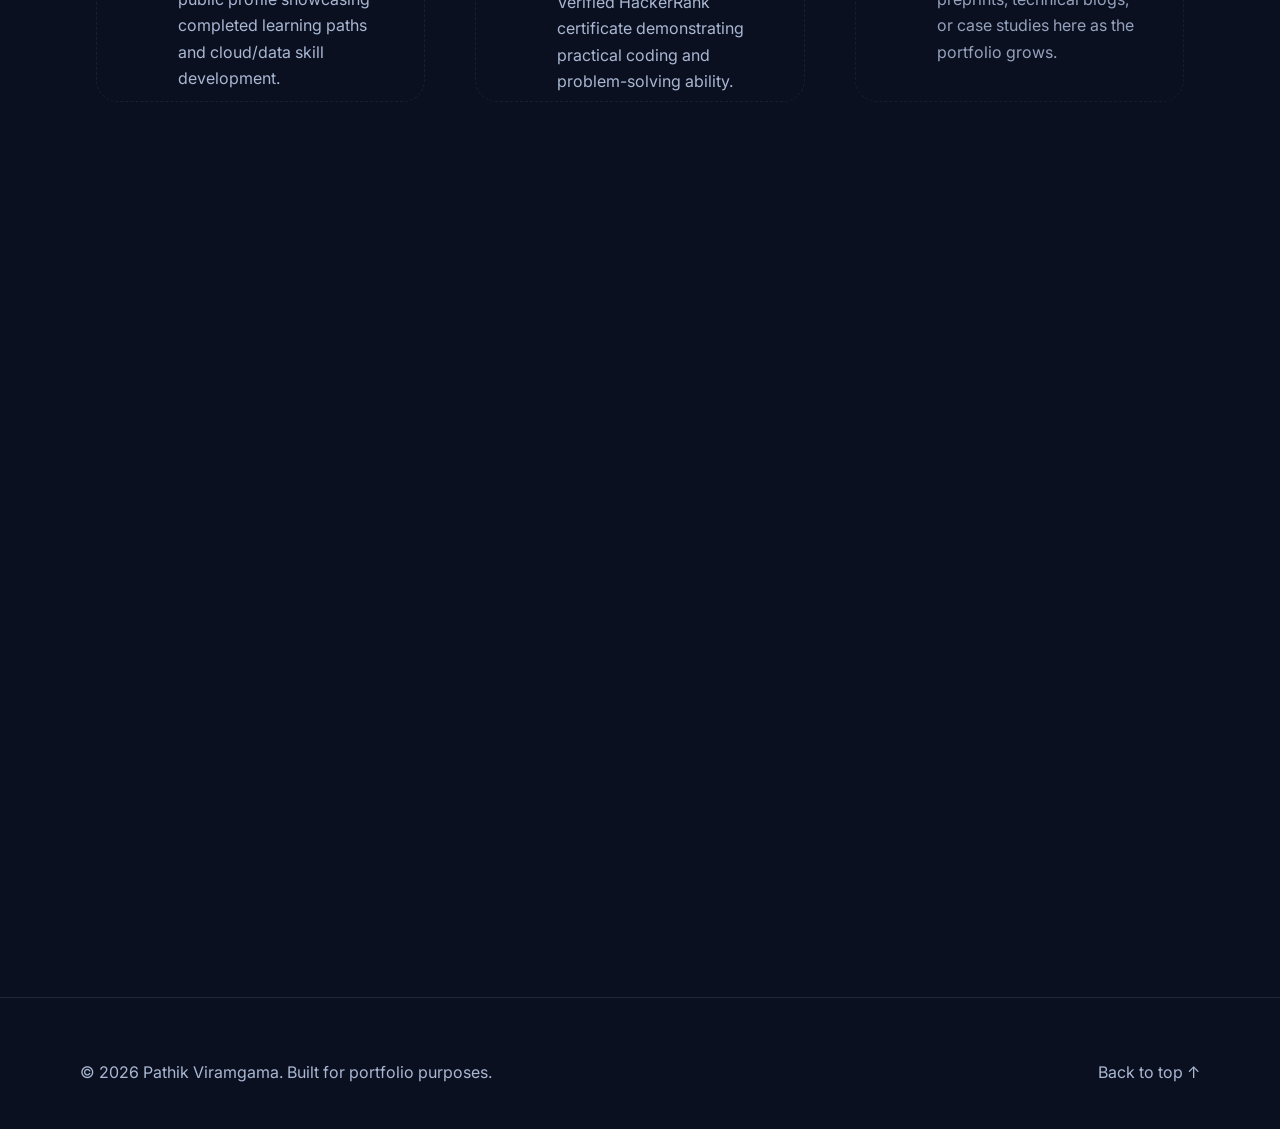
==== commit 7155529c: "fixed web-backend icon UI" ====
--- a/index.html
+++ b/index.html
@@ -1010,8 +1010,8 @@
           <div class="project-grid">
             <!-- ====================================================================Web Projects========================================================== -->
             <!-- AutoApply AI SaaS-->
-            <a class="project-card project-link project-card-lab archive-project visual-ai project-new" data-category="ai-ml" 
-              href="deployment-link-vercel"
+            <a class="project-card project-link project-card-lab archive-project visual-website project-new" data-category="web-backend"
+              href="https://multiagent-autoapply-ai.vercel.app/"
               data-project-link="PROJECT_LINK_AUTOAPPLYAI" target="_blank" rel="noreferrer"
               aria-label="Open AutoApplyAI project link">
               <span class="project-badge">Multi-Agent AI</span>
@@ -1025,13 +1025,12 @@
               </span>
               <h3>AutoApply AI SaaS Platform</h3>
 
-              <span class="project-preview project-preview-svg icon-ai" aria-hidden="true">
-                <svg class="semantic-svg semantic-ai" viewBox="0 0 72 54" aria-hidden="true" focusable="false">
-                  <circle class="svg-soft" cx="36" cy="27" r="18"></circle>
-                  <rect class="svg-node" x="20" y="17" width="10" height="10" rx="2"></rect>
-                  <rect class="svg-node" x="42" y="17" width="10" height="10" rx="2"></rect>
-                  <rect class="svg-node" x="31" y="32" width="10" height="10" rx="2"></rect>
-                  <path class="svg-line" d="M30 22 H42 M28 27 L33 32 M44 27 L39 32"></path>
+              <span class="project-preview project-preview-svg icon-website" aria-hidden="true">
+                <svg class="semantic-svg semantic-website" viewBox="0 0 72 54" aria-hidden="true" focusable="false">
+                  <rect class="svg-box" x="10" y="10" width="52" height="34" rx="7"></rect>
+                  <path class="svg-line" d="M10 19 H62"></path>
+                  <circle class="svg-node tiny" cx="18" cy="15" r="2.4"></circle>
+                  <path class="svg-accent" d="M19 29 H39 M19 36 H52"></path>
                 </svg>
               </span>
 
@@ -1065,13 +1064,13 @@
               </span>
               <h3>LLM Router</h3>
 
-              <span class="project-preview project-preview-svg icon-ai" aria-hidden="true">
-                <svg class="semantic-svg semantic-ai" viewBox="0 0 72 54" aria-hidden="true" focusable="false">
-                  <circle class="svg-soft" cx="36" cy="27" r="18"></circle>
-                  <rect class="svg-node" x="20" y="17" width="10" height="10" rx="2"></rect>
-                  <rect class="svg-node" x="42" y="17" width="10" height="10" rx="2"></rect>
-                  <rect class="svg-node" x="31" y="32" width="10" height="10" rx="2"></rect>
-                  <path class="svg-line" d="M30 22 H42 M28 27 L33 32 M44 27 L39 32"></path>
+              <span class="project-preview project-preview-svg icon-api" aria-hidden="true">
+                <svg class="semantic-svg semantic-api" viewBox="0 0 72 54" aria-hidden="true" focusable="false">
+                  <rect class="svg-box" x="8" y="17" width="18" height="14" rx="5"></rect>
+                  <rect class="svg-box" x="46" y="17" width="18" height="14" rx="5"></rect>
+                  <rect class="svg-box" x="27" y="34" width="18" height="12" rx="5"></rect>
+                  <path class="svg-line" d="M26 24 H46 M36 24 V34"></path>
+                  <circle class="svg-node" cx="28" cy="24" r="3"></circle>
                 </svg>
               </span>
 
@@ -1102,7 +1101,7 @@
                   <rect class="svg-box" x="8" y="17" width="18" height="14" rx="5"></rect>
                   <rect class="svg-box" x="46" y="17" width="18" height="14" rx="5"></rect>
                   <rect class="svg-box" x="27" y="34" width="18" height="12" rx="5"></rect>
-                  <path class="svg-line" d="M26 24 H46 M36 31 V34"></path>
+                  <path class="svg-line" d="M26 24 H46 M36 24 V34"></path>
                   <circle class="svg-node" cx="28" cy="24" r="3"></circle>
                 </svg>
               </span>
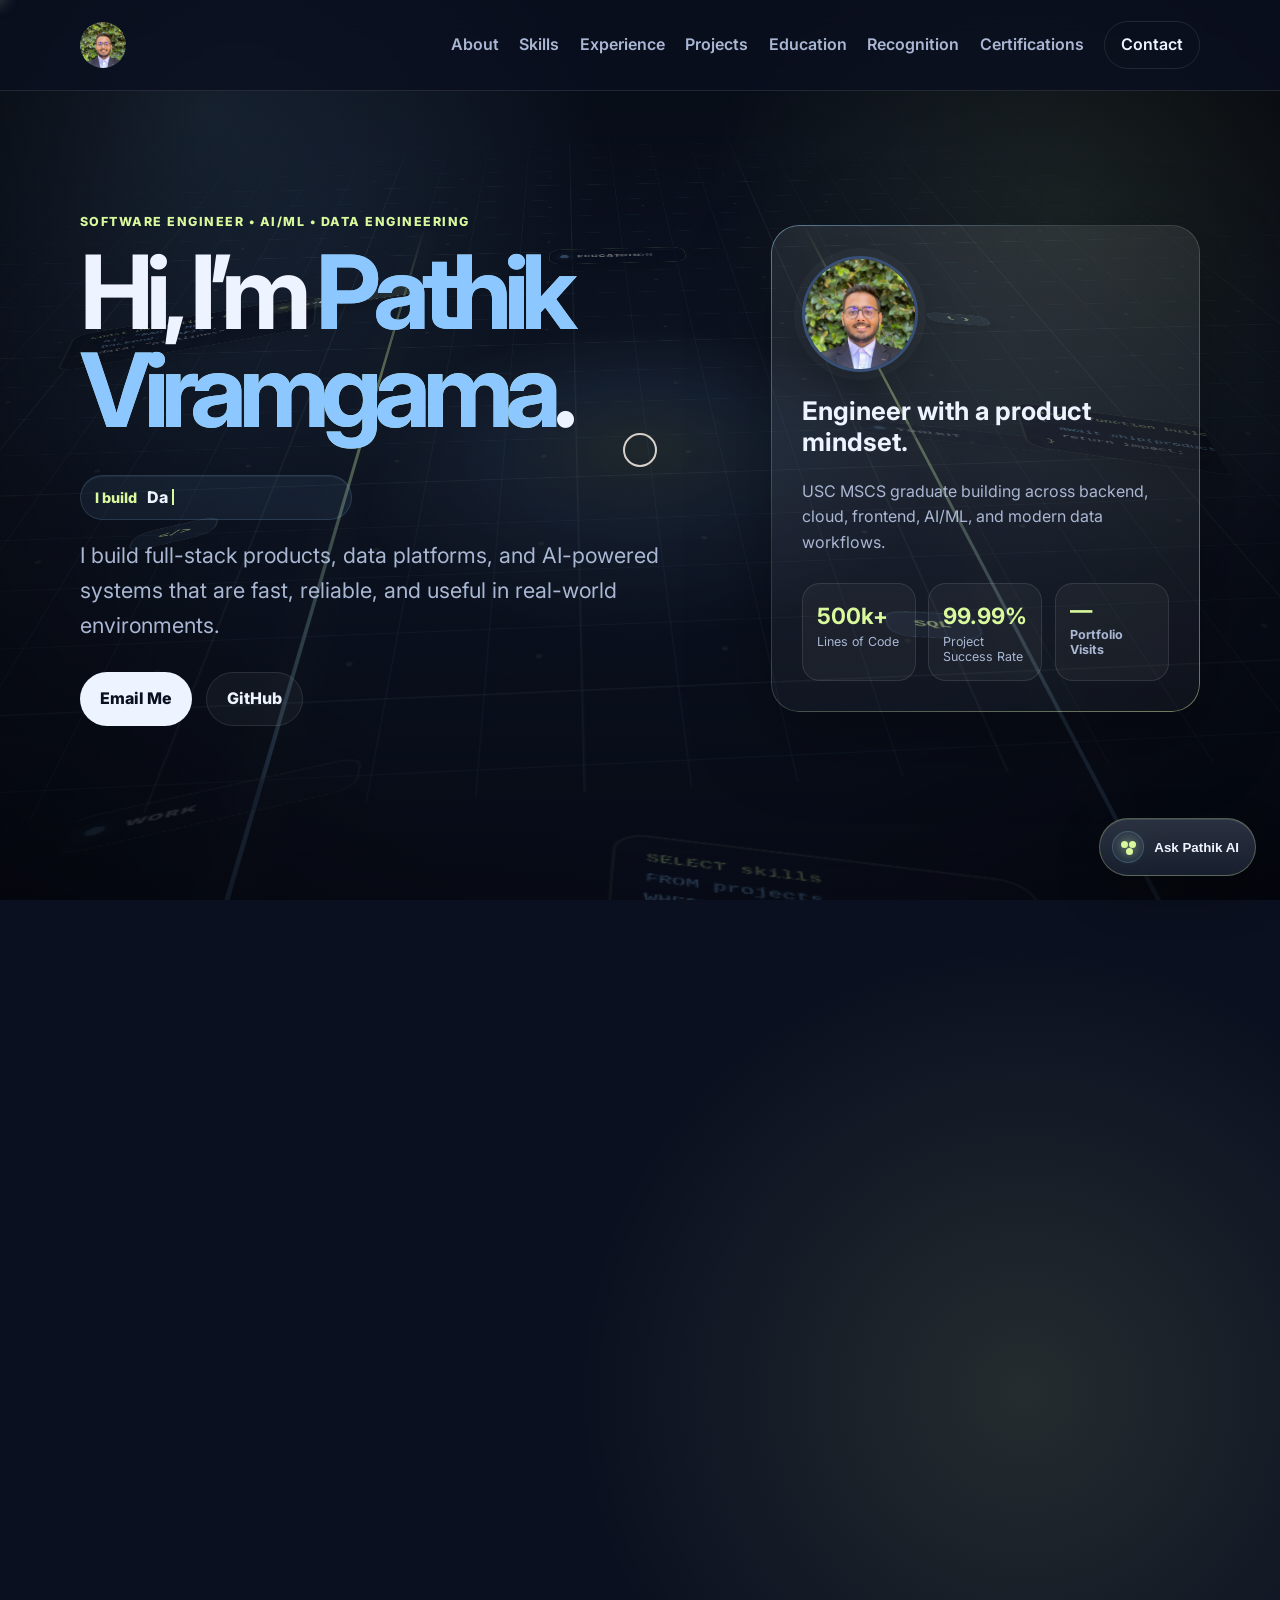
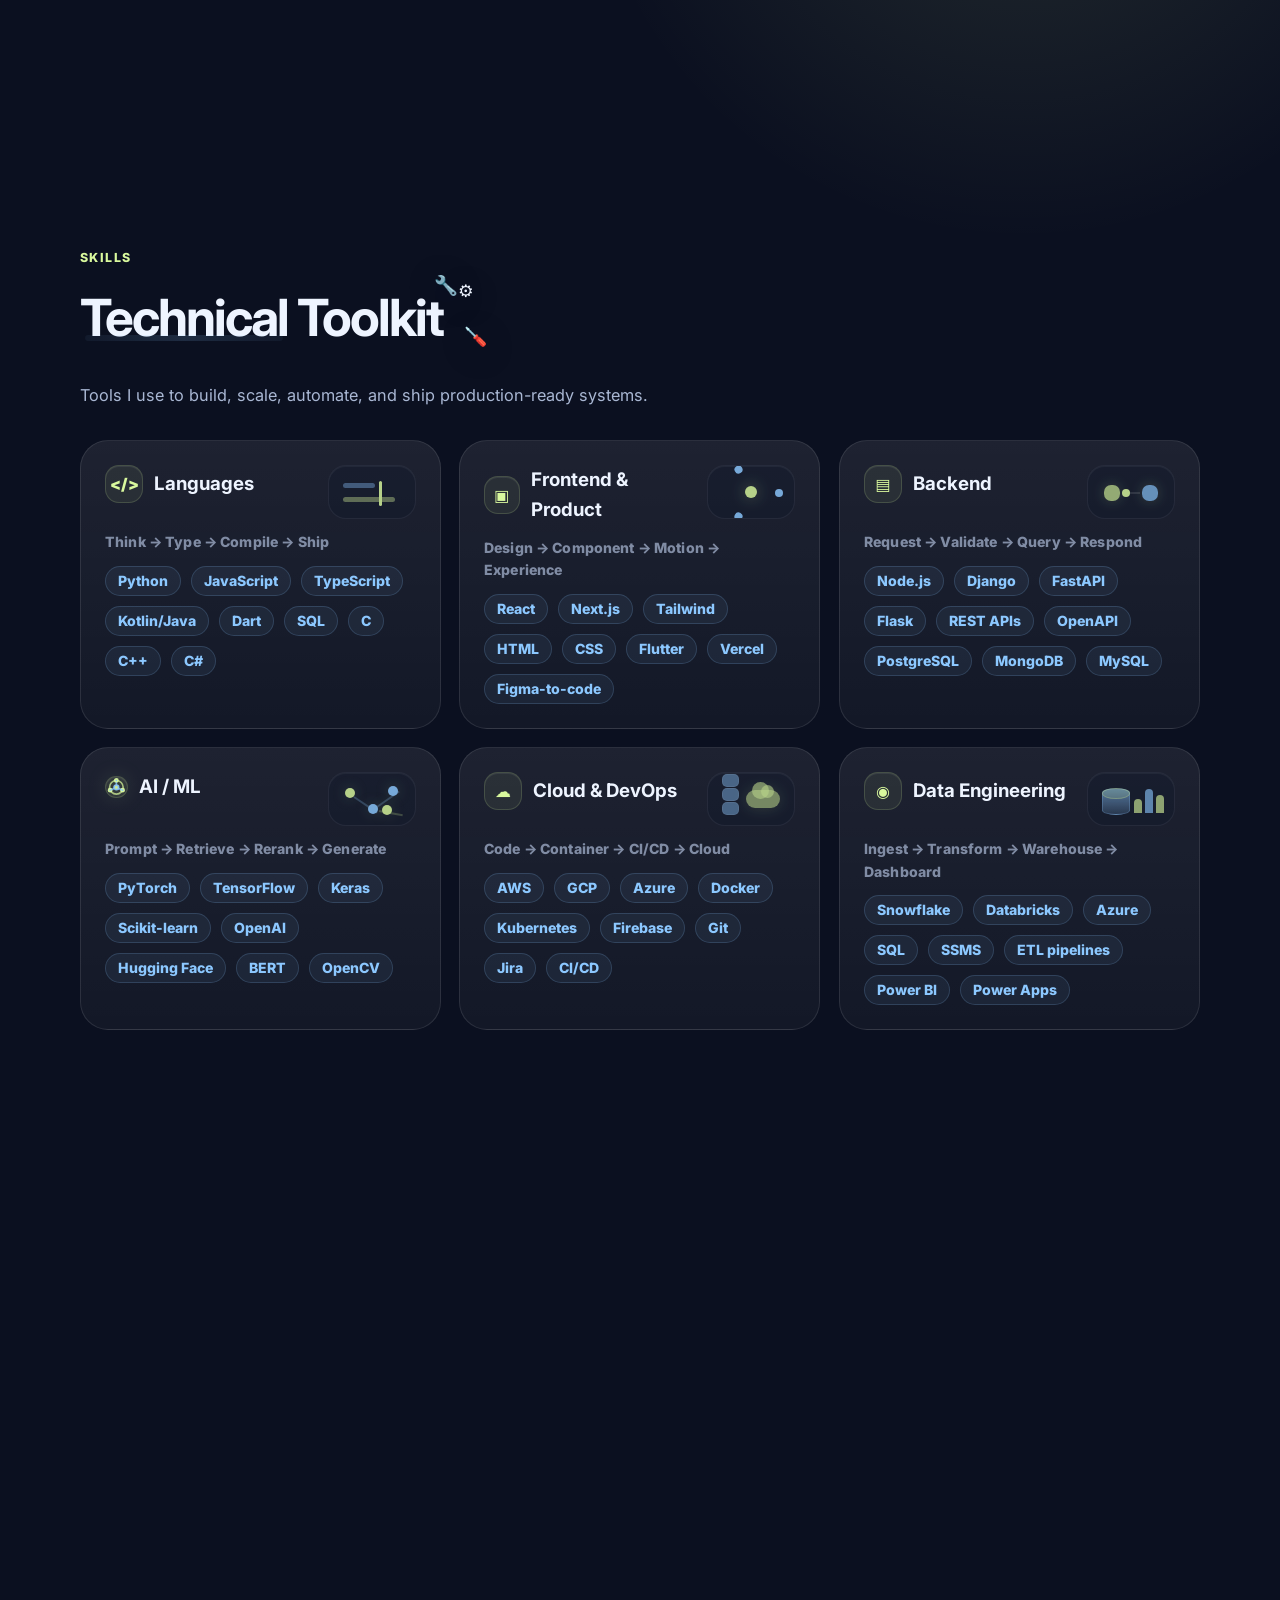
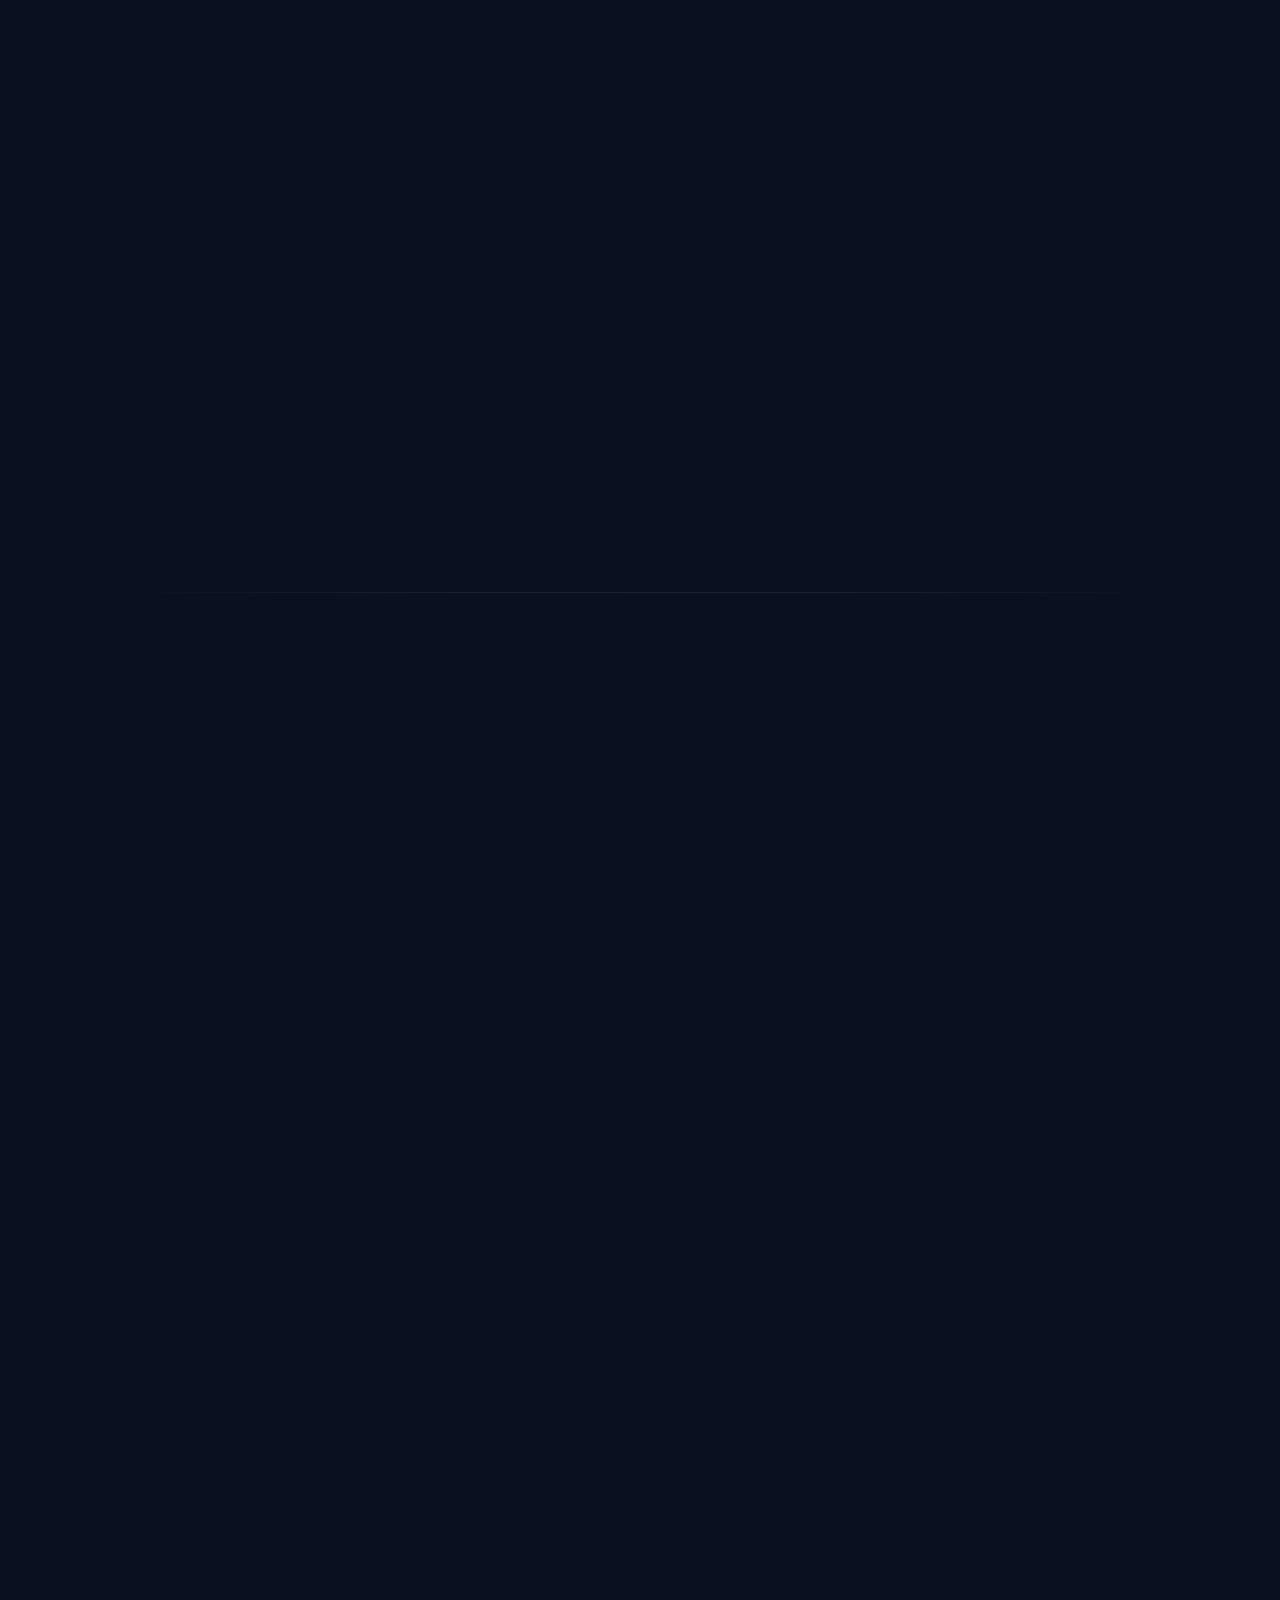
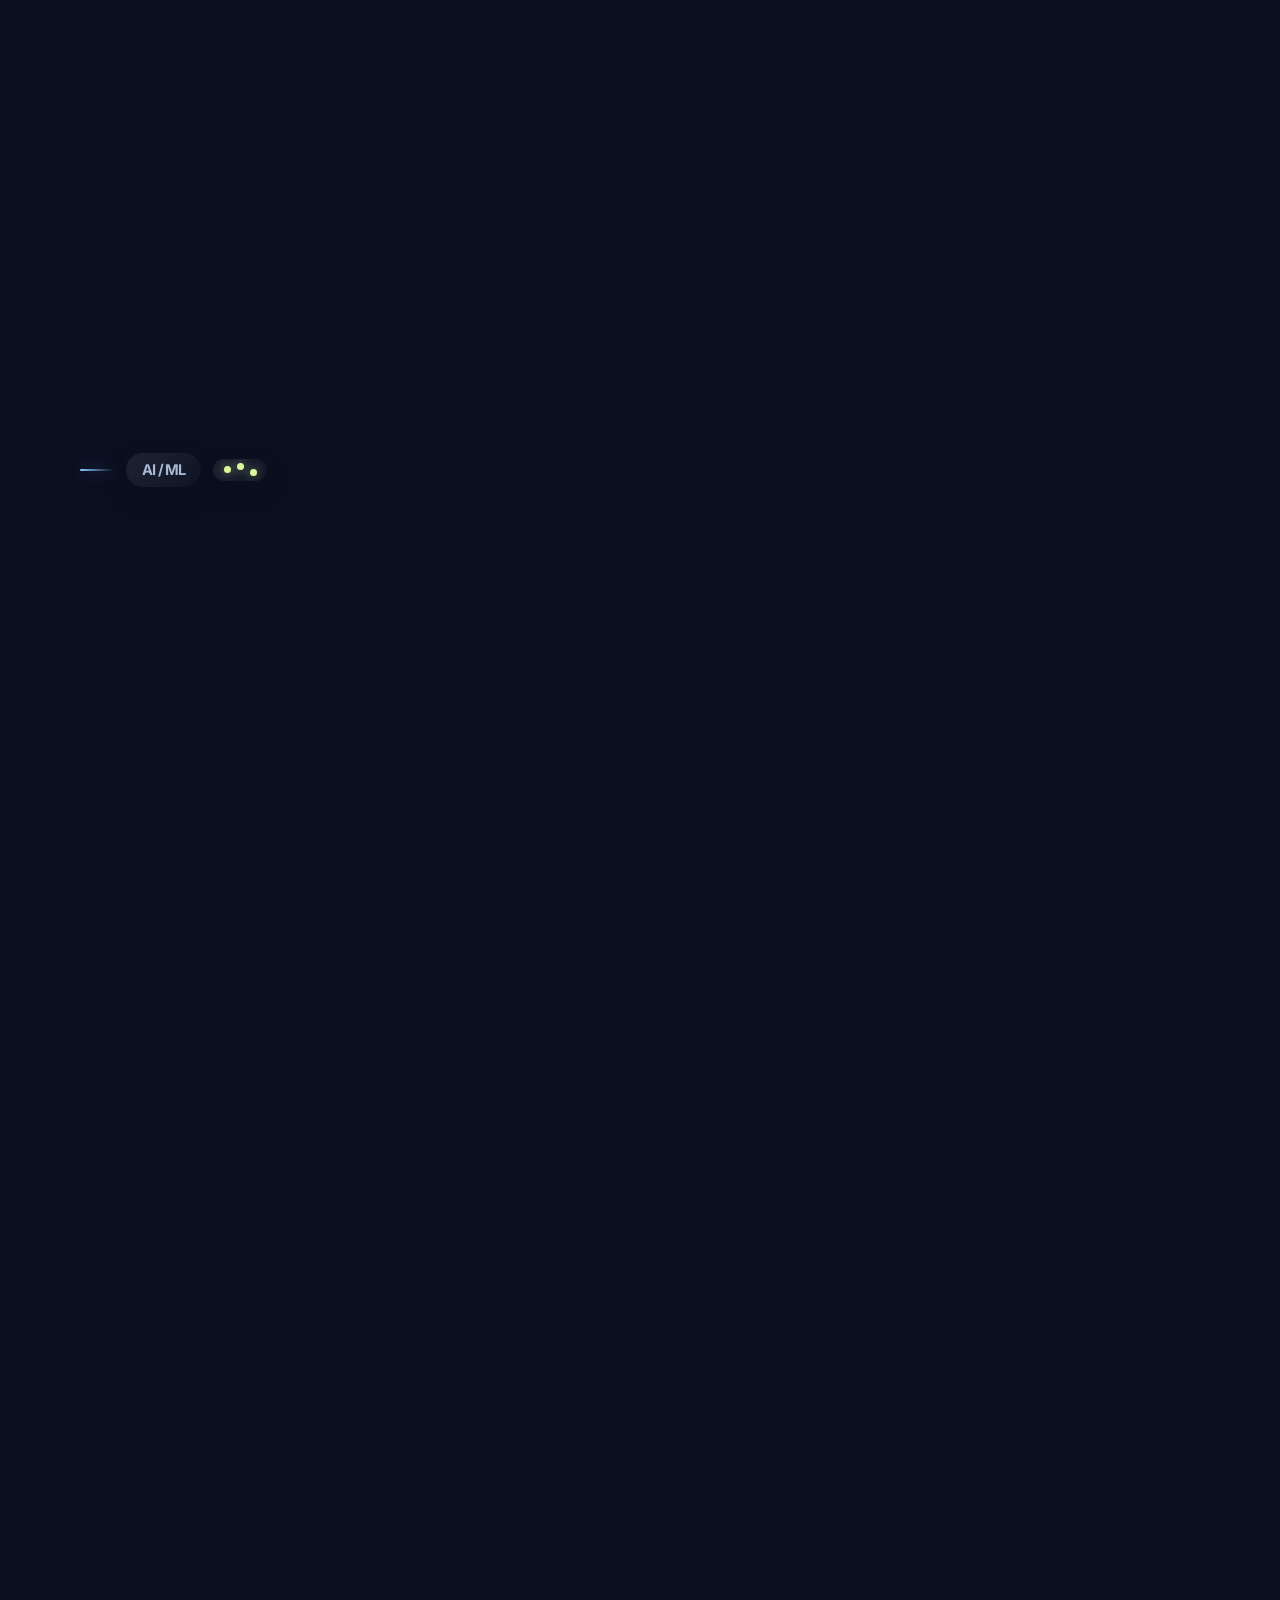
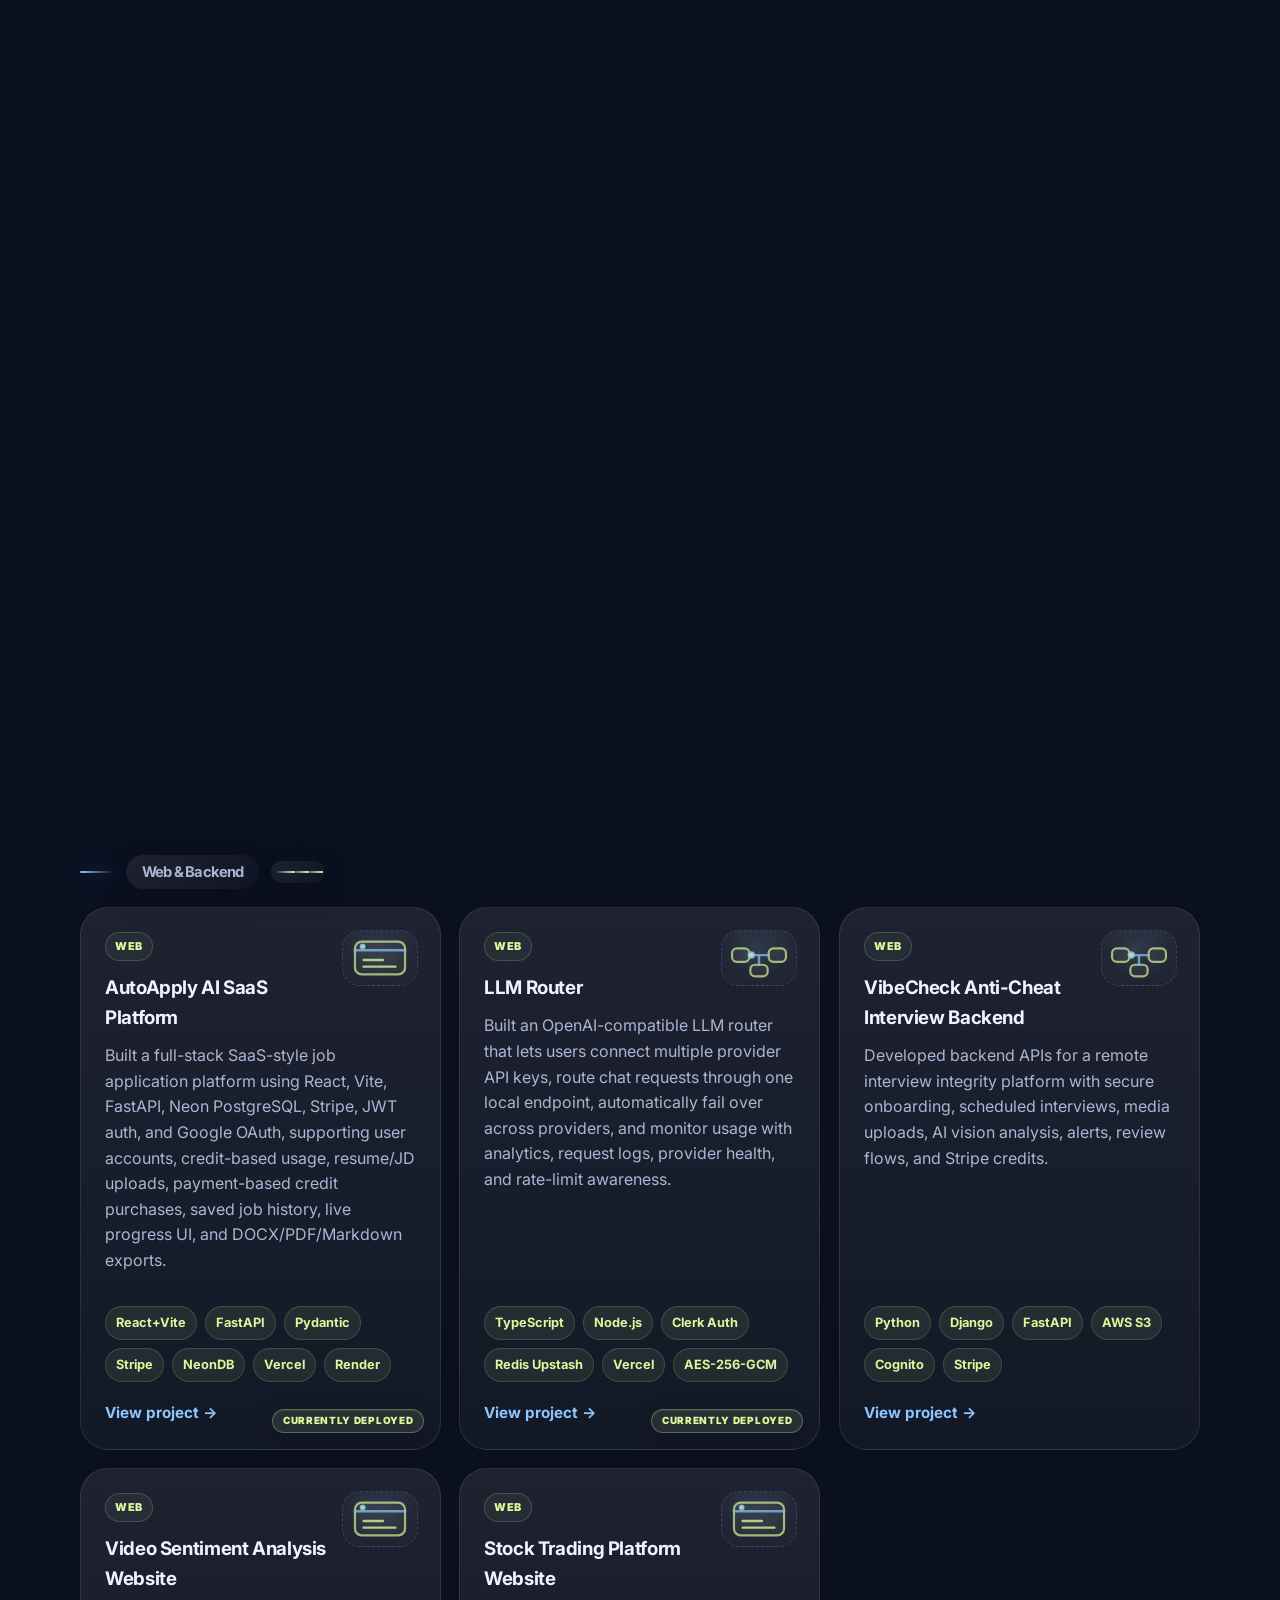
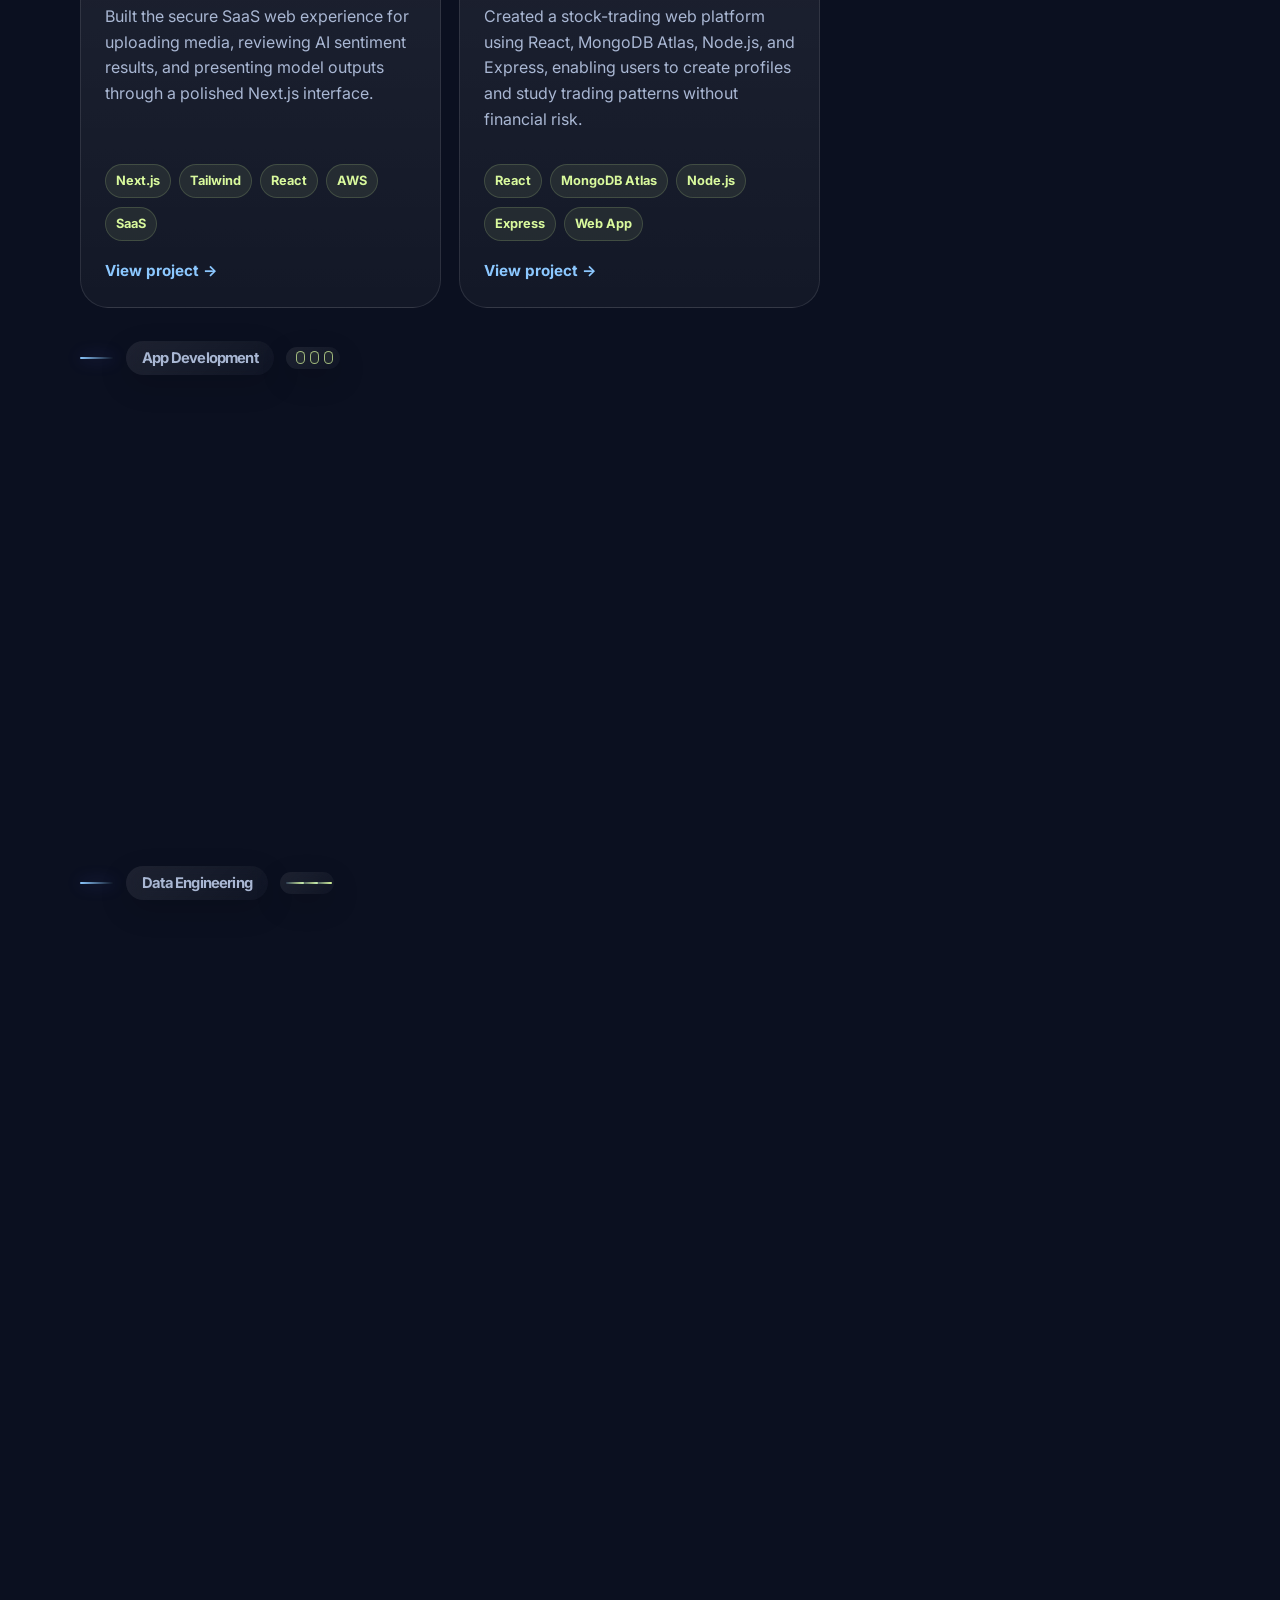
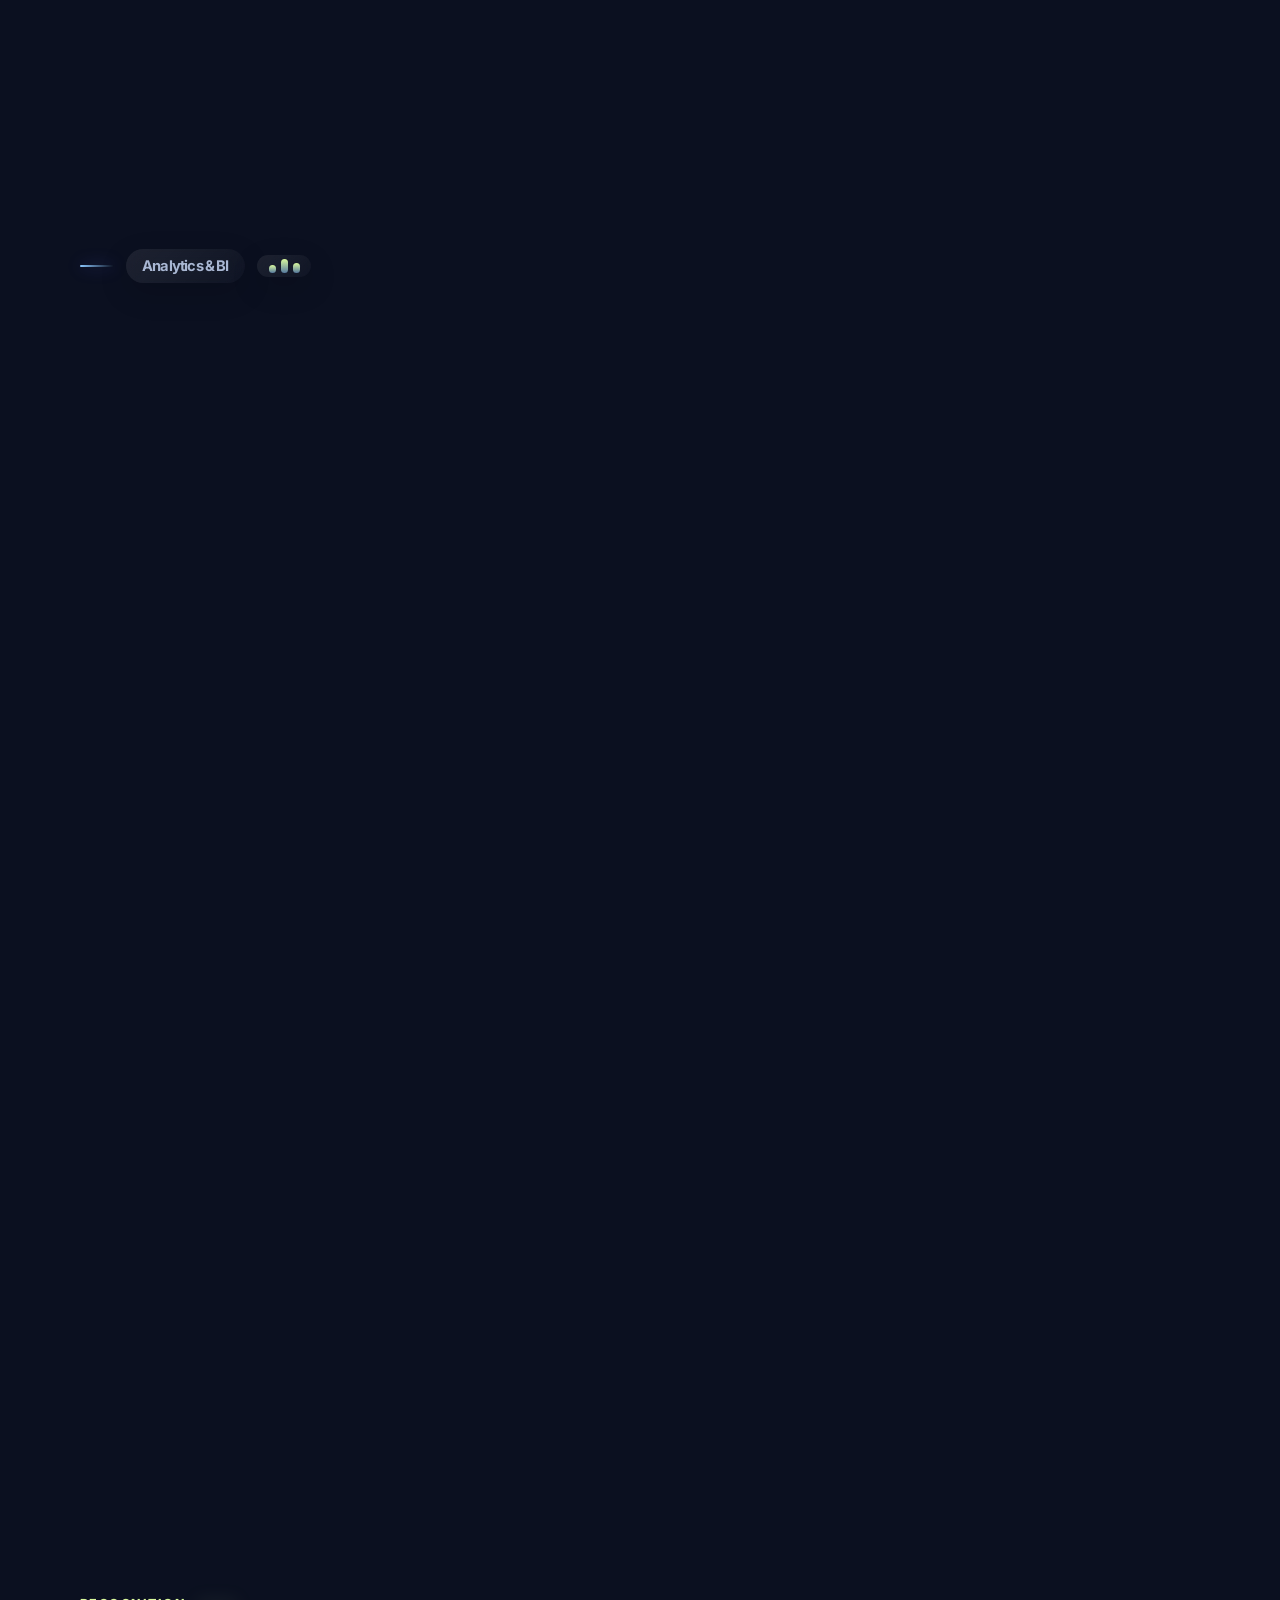
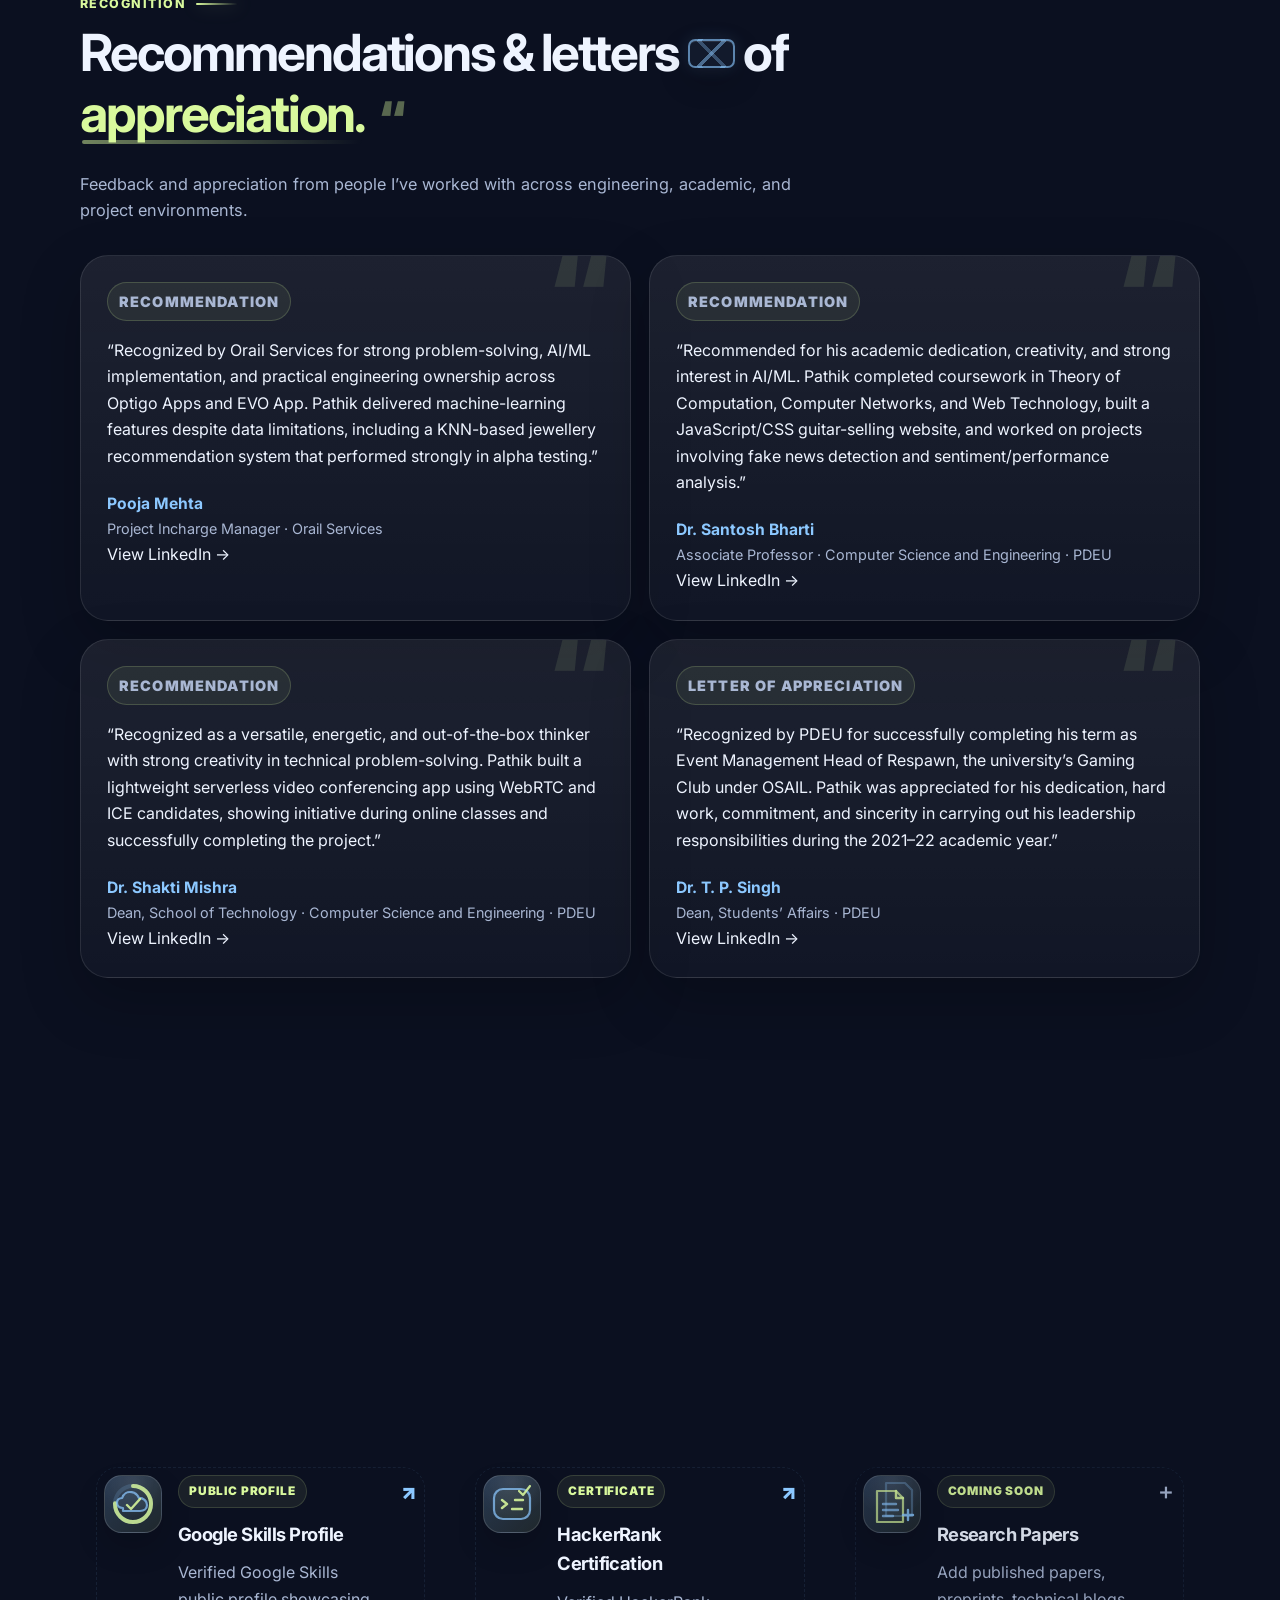
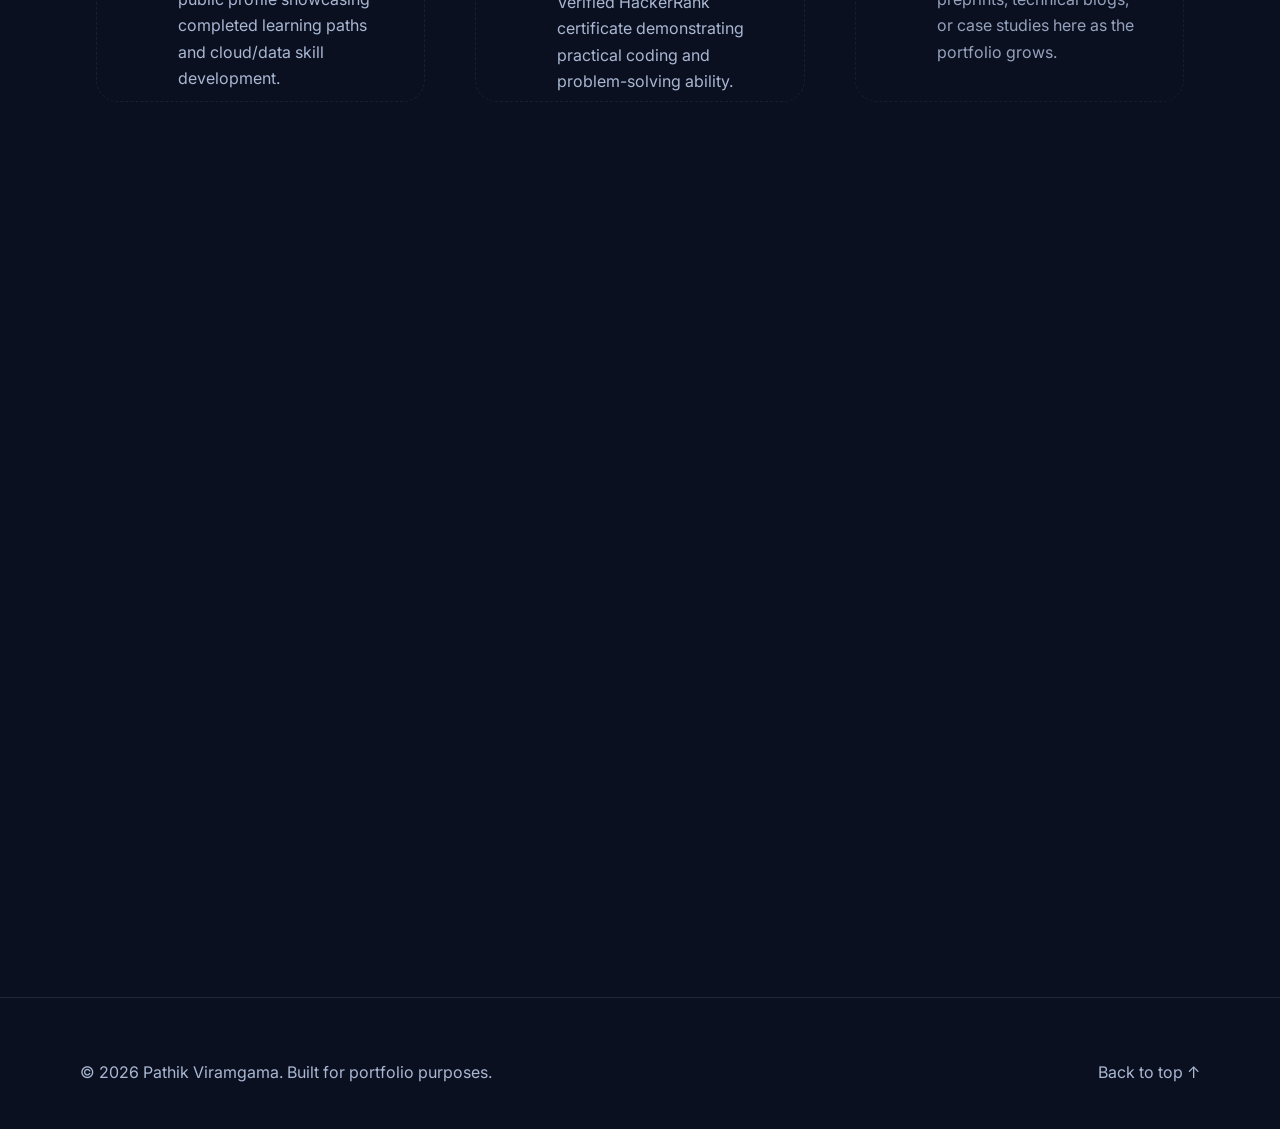
==== commit 62259625: "Fact Fix" ====
--- a/index.html
+++ b/index.html
@@ -682,8 +682,6 @@
       </div>
       <div class="project-sections projects-lab-grid">
 
-
-
         <div class="project-category cat-ai" data-project-group="ai-ml">
           <div class="project-category-heading">
             <h3><span>AI / ML</span><span class="project-category-scene cat-ai-scene"
@@ -1014,7 +1012,7 @@
               href="https://multiagent-autoapply-ai.vercel.app/"
               data-project-link="PROJECT_LINK_AUTOAPPLYAI" target="_blank" rel="noreferrer"
               aria-label="Open AutoApplyAI project link">
-              <span class="project-badge">Multi-Agent AI</span>
+              <span class="project-badge">Web</span>
               <span class="project-status-badge">
                 Currently Deployed
                 <span class="project-status-tooltip">
